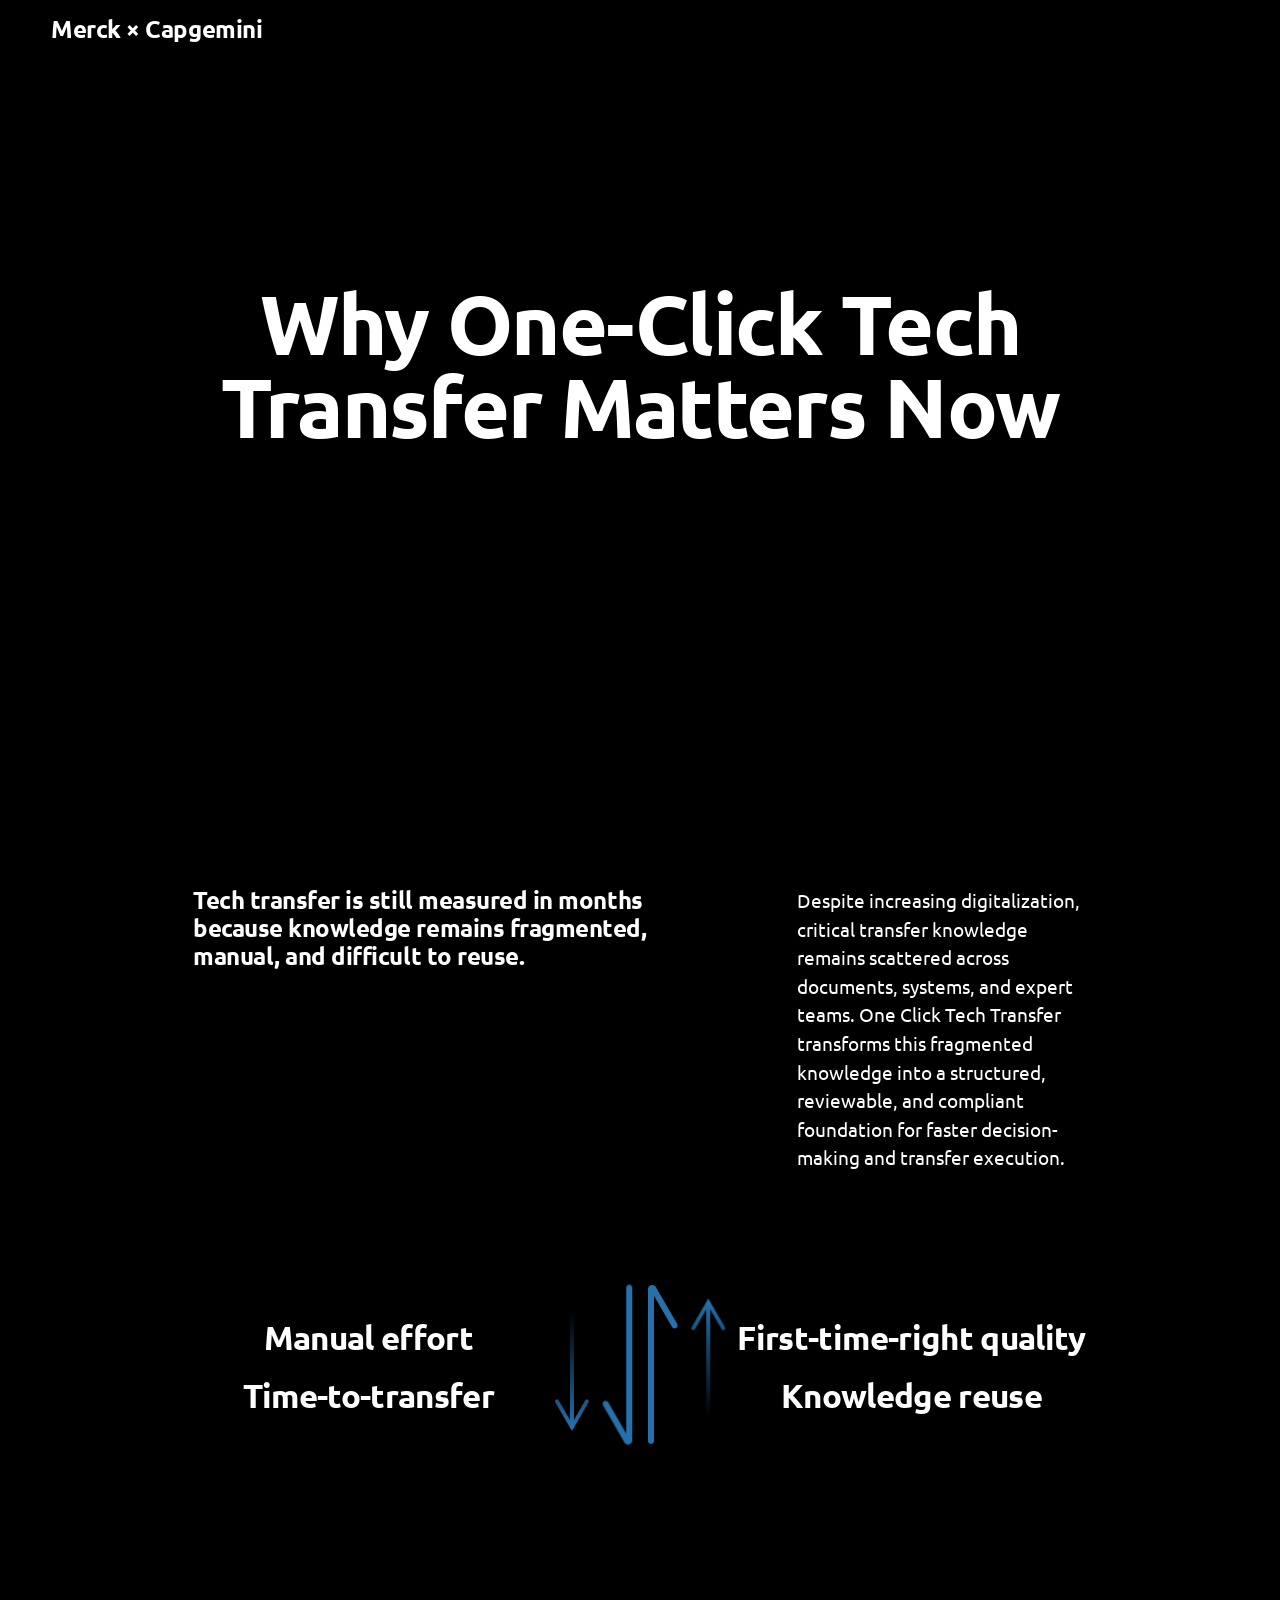
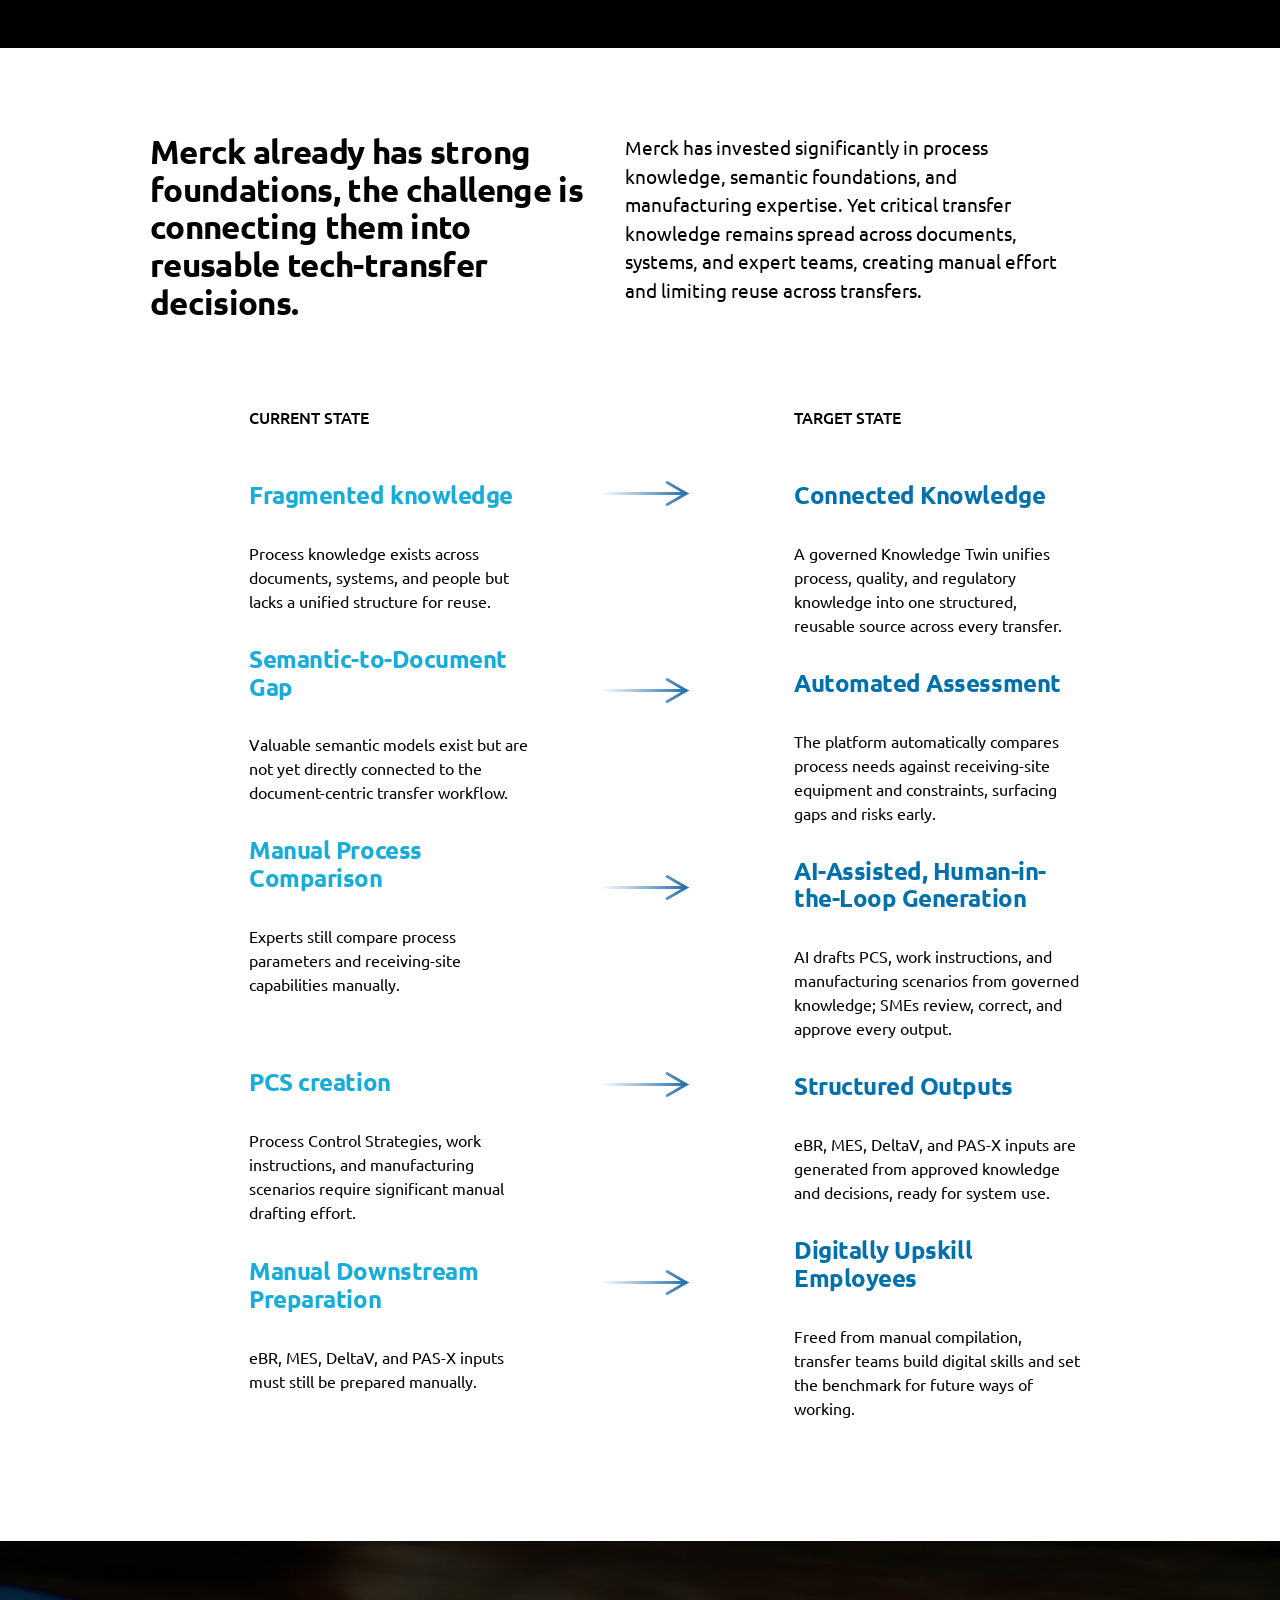
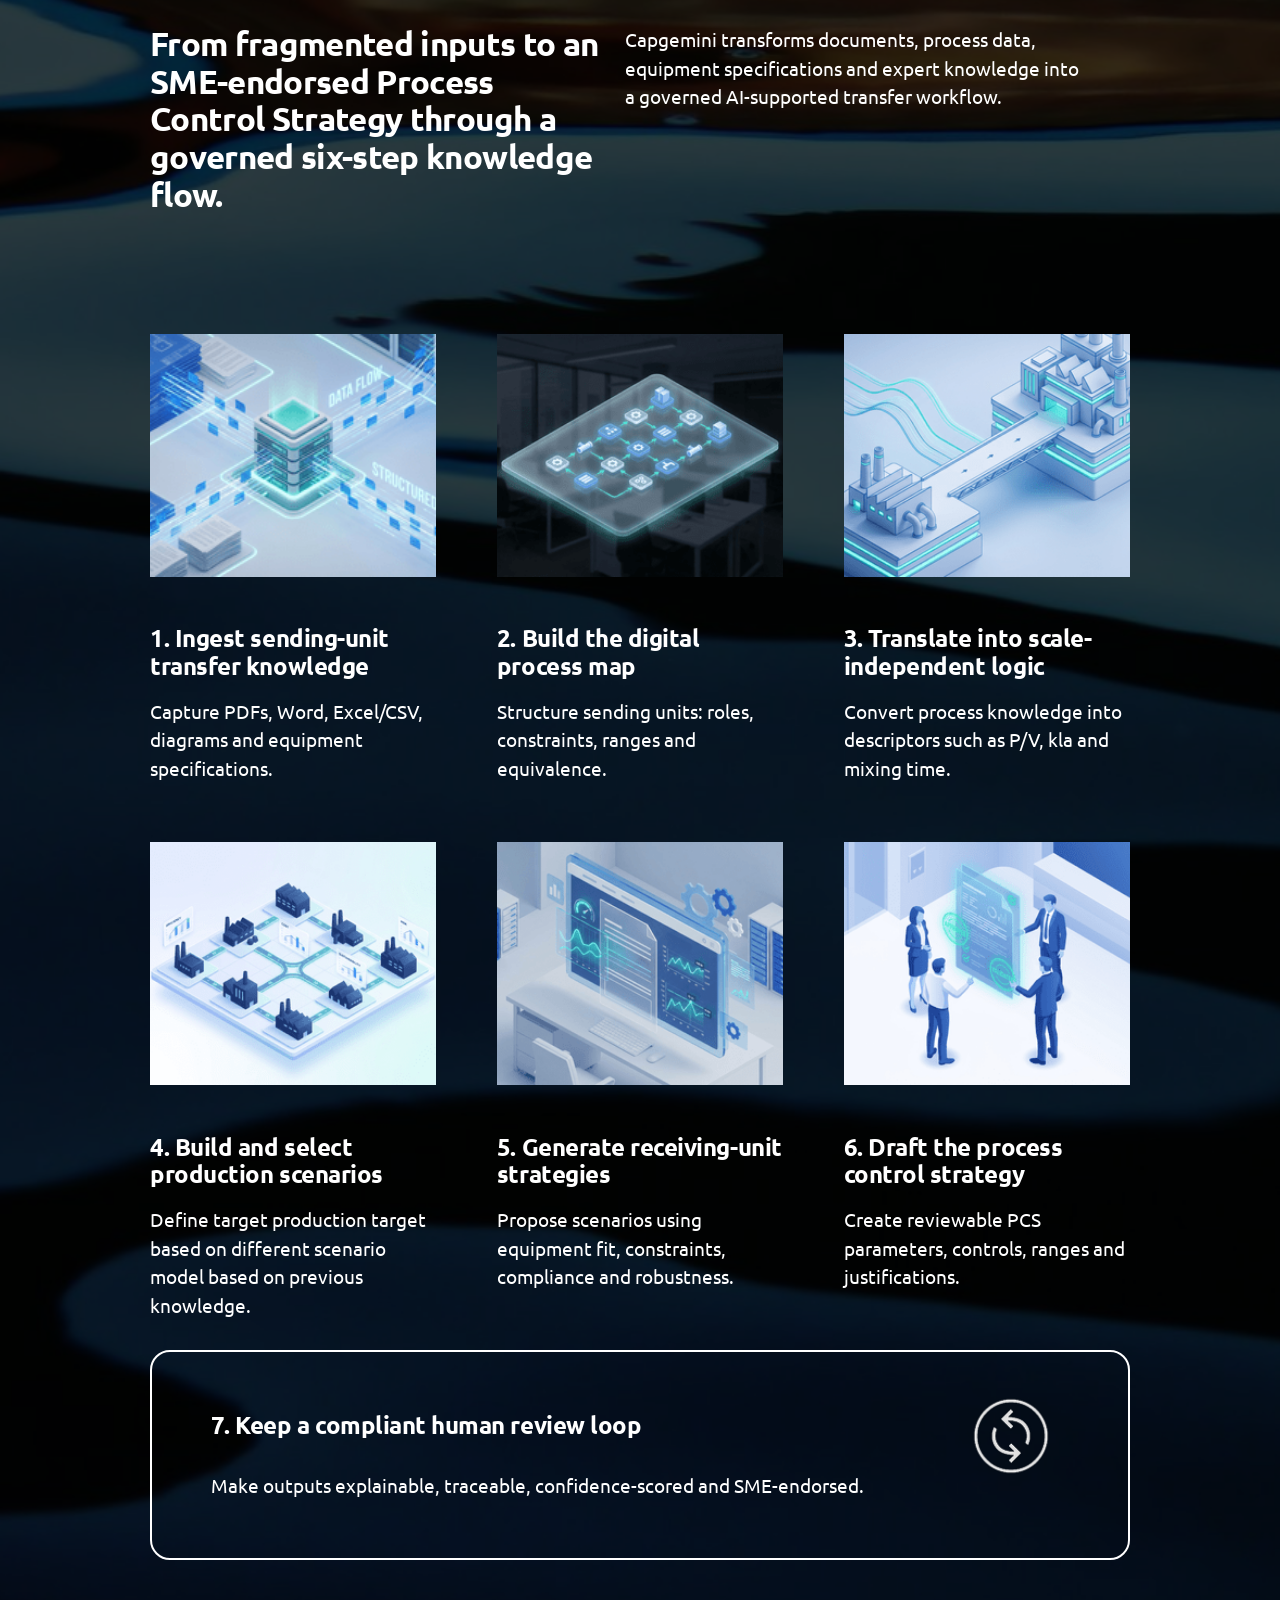
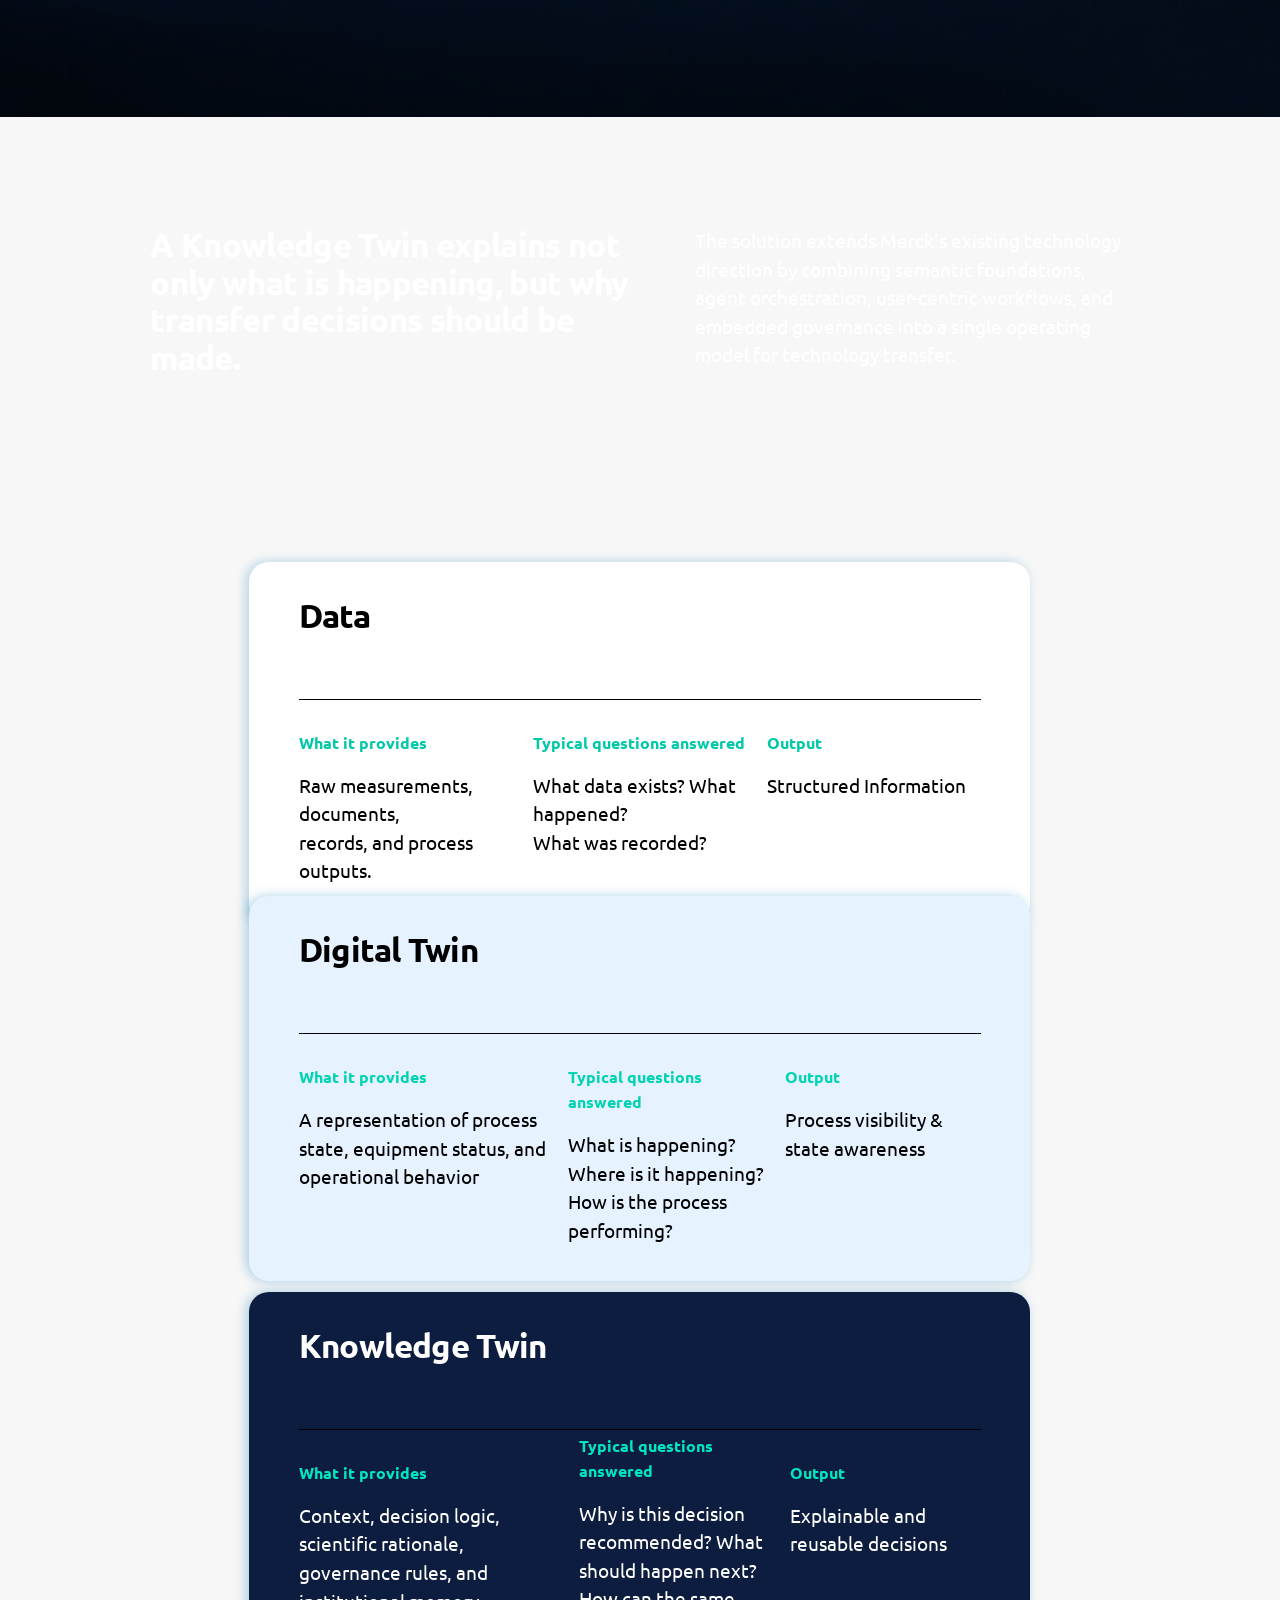
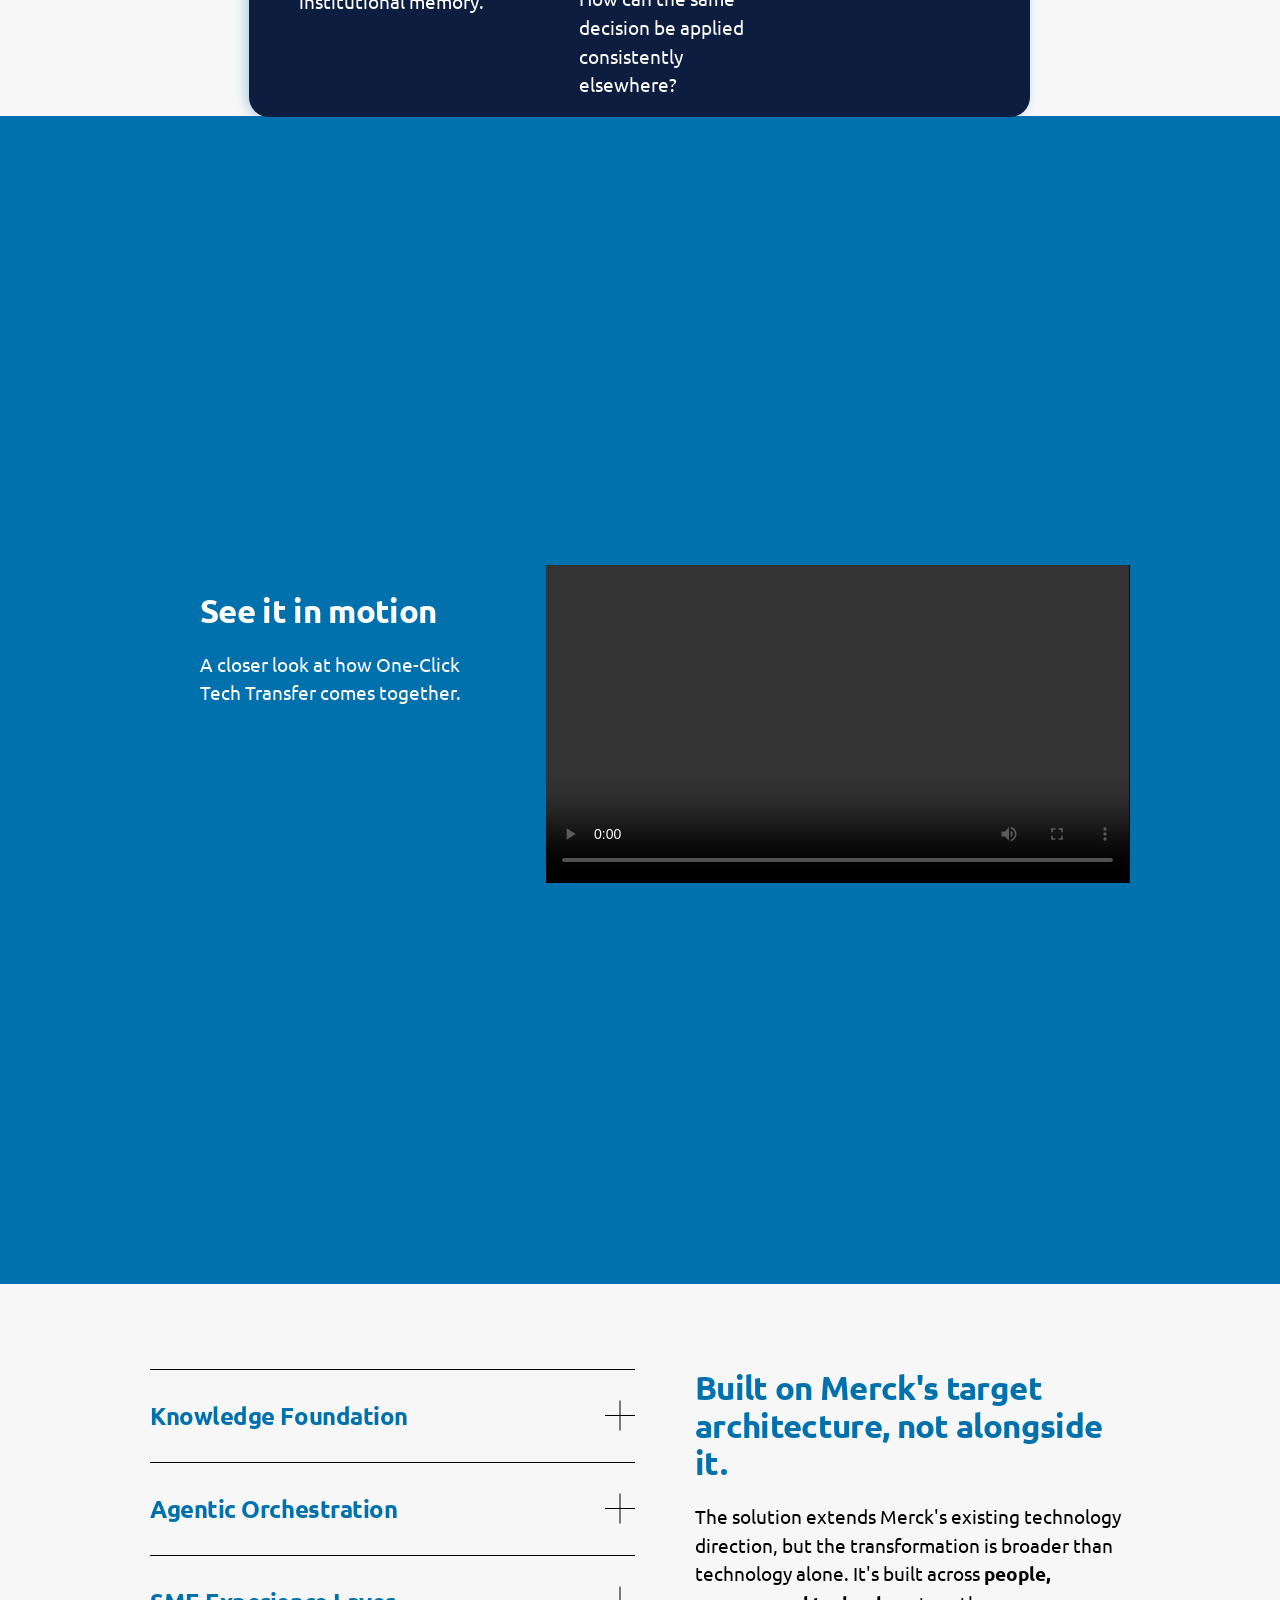
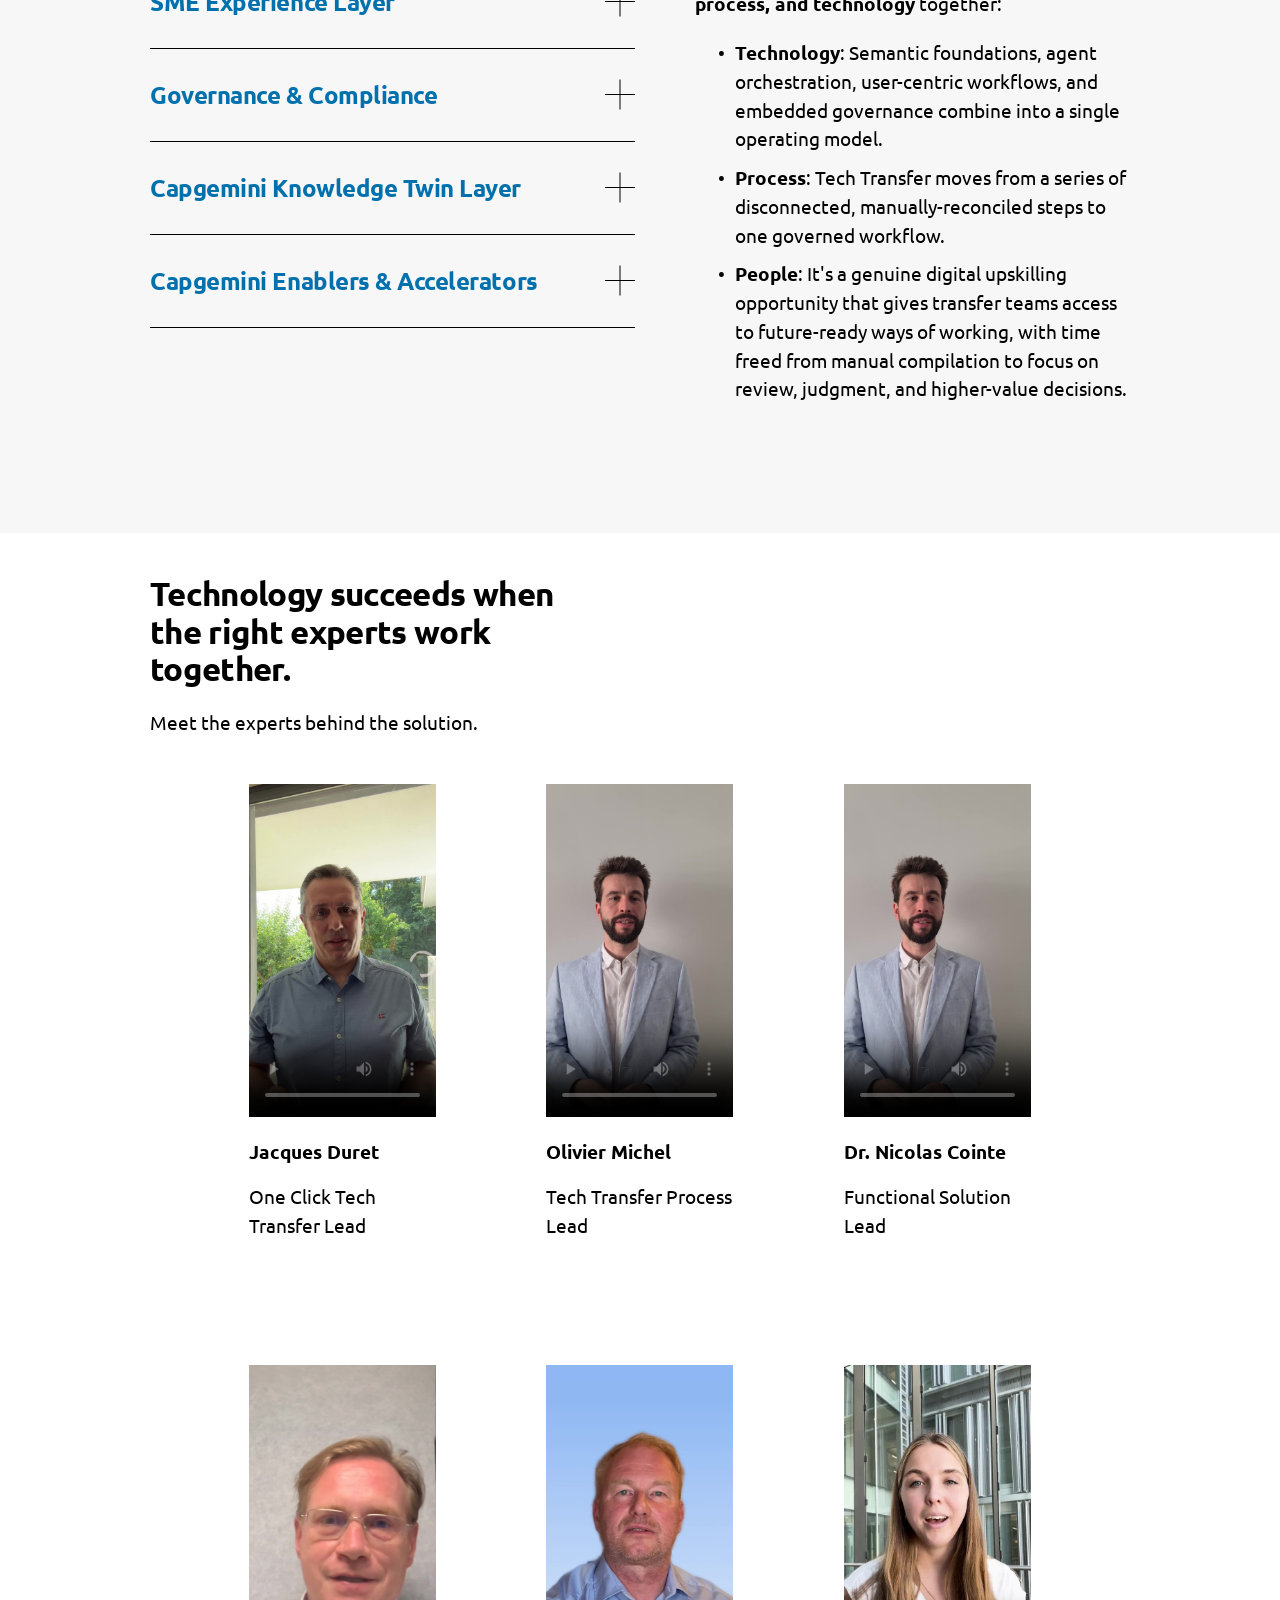
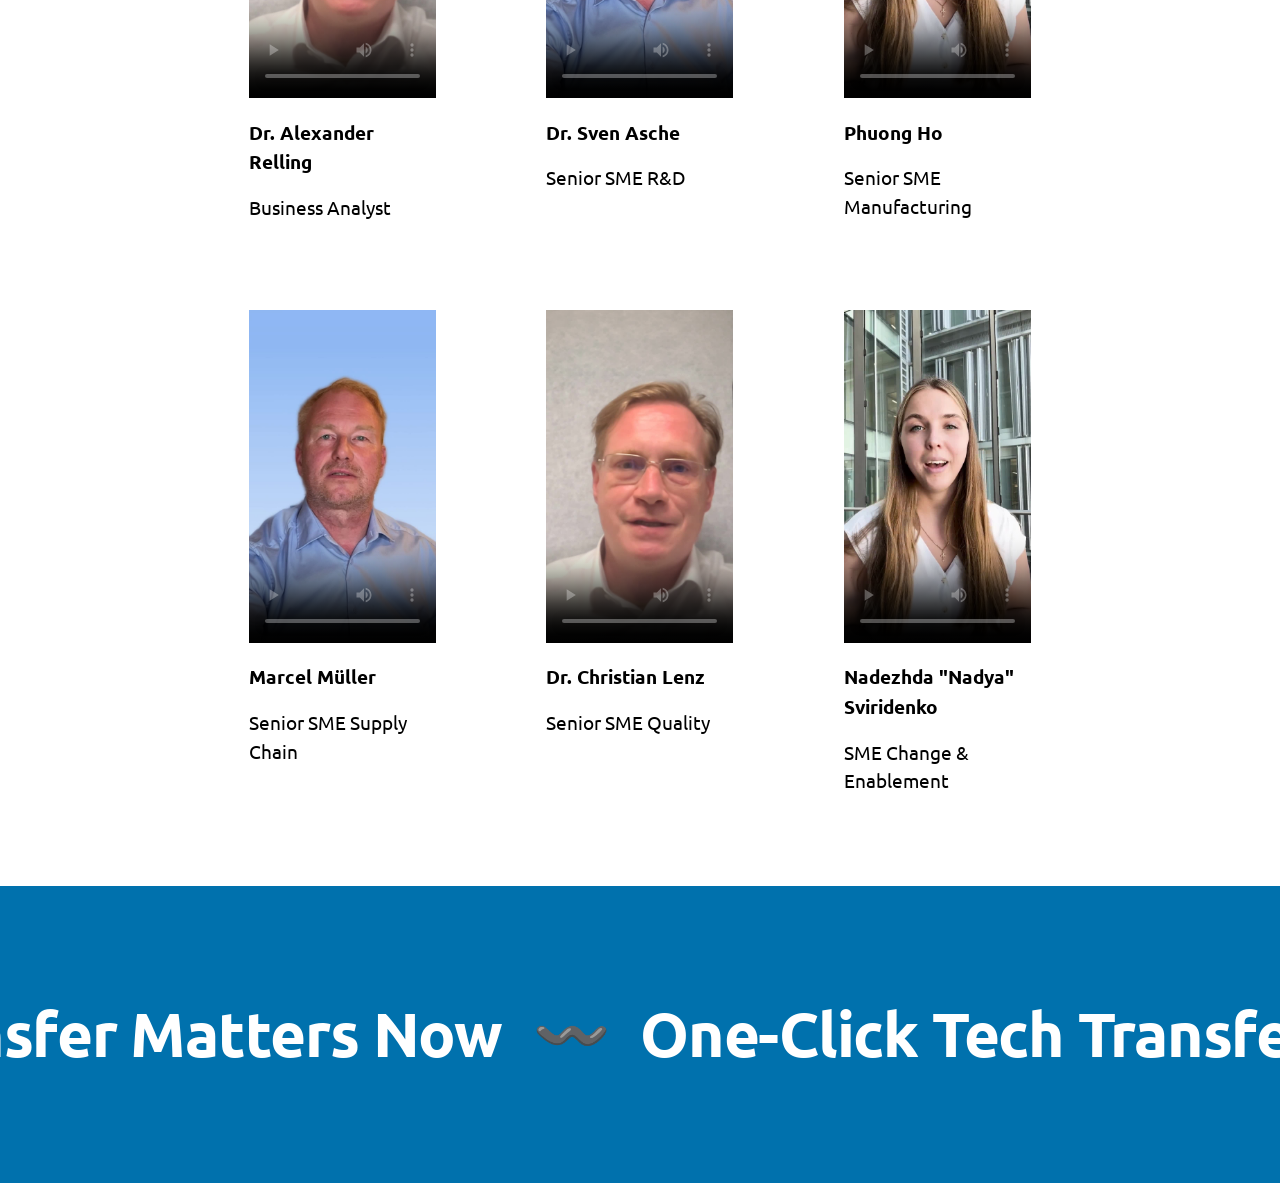
==== index.html @ f4fc4c77 "Restore local profile videos" ====
<!doctype html>
<html xmlns:og="http://opengraphprotocol.org/schema/" xmlns:fb="http://www.facebook.com/2008/fbml" lang="en-US"  >
  <head>
    <meta http-equiv="X-UA-Compatible" content="IE=edge,chrome=1">
    <meta name="viewport" content="width=device-width, initial-scale=1">
    <!-- This is Squarespace. --><!-- tan-echidna-bpp6 -->
<base href="">
<meta charset="utf-8" />
<title>Merck × Capgemini</title>
<meta http-equiv="Accept-CH" content="Sec-CH-UA-Platform-Version, Sec-CH-UA-Model" /><link rel="icon" type="image/x-icon" href="/assets/assets.squarespace.com/universal/default-favicon.ico"/>
<link rel="canonical" href="https://oneclicktechtransfer.de"/>
<meta property="og:site_name" content="Merck × Capgemini"/>
<meta property="og:title" content="Merck × Capgemini"/>
<meta property="og:url" content="https://oneclicktechtransfer.de"/>
<meta property="og:type" content="website"/>
<meta itemprop="name" content="Merck × Capgemini"/>
<meta itemprop="url" content="https://oneclicktechtransfer.de"/>
<meta name="twitter:title" content="Merck × Capgemini"/>
<meta name="twitter:url" content="https://oneclicktechtransfer.de"/>
<meta name="twitter:card" content="summary"/>
<meta name="description" content="" />
<link rel="preconnect" href="https://images.squarespace-cdn.com">
<link rel="preconnect" href="https://fonts.gstatic.com" crossorigin>
<link rel="stylesheet" href="/assets/fonts.googleapis.com/css2__q_af77a38f7990.css"><script type="text/javascript" crossorigin="anonymous" defer="true" nomodule="nomodule" src="/assets/assets.squarespace.com/@sqs/polyfiller/1.6/legacy.js"></script>
<script type="text/javascript" crossorigin="anonymous" defer="true" src="/assets/assets.squarespace.com/@sqs/polyfiller/1.6/modern.js"></script>
<script data-name="static-context">Static = window.Static || {}; Static.SQUARESPACE_CONTEXT = {"betaFeatureFlags":["marketing_landing_page","i18n_beta_website_locales","enable_form_submission_trigger","marketing_automations","campaigns_discount_section_in_blasts","enable_modernized_standalone_pages_kill_switch","nested_categories","campaigns_merch_state","new_stacked_index","member_areas_feature","commerce_product_payment_plan_editing","campaigns_discount_section_in_automations","enable_modernized_pdp_m3_layout_ux","campaigns_thumbnail_layout","campaigns_new_image_layout_picker","contacts_and_campaigns_redesign","enable_modernized_pdp_m3_fluid","supports_versioned_template_assets","scripts_defer","modernized-pdp-m2-enabled","output_template_css_assets","campaigns_table_v2","campaigns_import_discounts","override_block_styles"],"facebookAppId":"314192535267336","facebookApiVersion":"v6.0","rollups":{"squarespace-announcement-bar":{"js":"/assets/assets.squarespace.com/universal/scripts-compressed/announcement-bar-92f5b9258776e955-min.en-US.js"},"squarespace-audio-player":{"css":"/assets/assets.squarespace.com/universal/styles-compressed/audio-player-b05f5197a871c566-min.en-US.css","js":"/assets/assets.squarespace.com/universal/scripts-compressed/audio-player-8cd78542c198a933-min.en-US.js"},"squarespace-blog-collection-list":{"css":"/assets/assets.squarespace.com/universal/styles-compressed/blog-collection-list-b4046463b72f34e2-min.en-US.css","js":"/assets/assets.squarespace.com/universal/scripts-compressed/blog-collection-list-2c730e29a4a96976-min.en-US.js"},"squarespace-calendar-block-renderer":{"css":"/assets/assets.squarespace.com/universal/styles-compressed/calendar-block-renderer-c3fef2a497c8e56b-min.en-US.css","js":"/assets/assets.squarespace.com/universal/scripts-compressed/calendar-block-renderer-52c91257d8fbdb86-min.en-US.js"},"squarespace-chartjs-helpers":{"css":"/assets/assets.squarespace.com/universal/styles-compressed/chartjs-helpers-96b256171ee039c1-min.en-US.css","js":"/assets/assets.squarespace.com/universal/scripts-compressed/chartjs-helpers-c77f356a565bc730-min.en-US.js"},"squarespace-comments":{"css":"/assets/assets.squarespace.com/universal/styles-compressed/comments-7b8830e7d74d128a-min.en-US.css","js":"/assets/assets.squarespace.com/universal/scripts-compressed/comments-3873759caddad118-min.en-US.js"},"squarespace-custom-css-popup":{"css":"/assets/assets.squarespace.com/universal/styles-compressed/custom-css-popup-f44cb7a3b5da235d-min.en-US.css","js":"/assets/assets.squarespace.com/universal/scripts-compressed/custom-css-popup-d5b94c2cc5cb2277-min.en-US.js"},"squarespace-dialog":{"css":"/assets/assets.squarespace.com/universal/styles-compressed/dialog-86aacd645d83874c-min.en-US.css","js":"/assets/assets.squarespace.com/universal/scripts-compressed/dialog-1d5b489673d541b4-min.en-US.js"},"squarespace-events-collection":{"css":"/assets/assets.squarespace.com/universal/styles-compressed/events-collection-c3fef2a497c8e56b-min.en-US.css","js":"/assets/assets.squarespace.com/universal/scripts-compressed/events-collection-bab30d2d755c4cd9-min.en-US.js"},"squarespace-form-rendering-utils":{"js":"/assets/assets.squarespace.com/universal/scripts-compressed/form-rendering-utils-ce0fadca55a3fa5e-min.en-US.js"},"squarespace-forms":{"css":"/assets/assets.squarespace.com/universal/styles-compressed/forms-0afd3c6ac30bbab1-min.en-US.css","js":"/assets/assets.squarespace.com/universal/scripts-compressed/forms-59234397b239d37f-min.en-US.js"},"squarespace-gallery-collection-list":{"css":"/assets/assets.squarespace.com/universal/styles-compressed/gallery-collection-list-b4046463b72f34e2-min.en-US.css","js":"/assets/assets.squarespace.com/universal/scripts-compressed/gallery-collection-list-b9166cbd182a3575-min.en-US.js"},"squarespace-image-zoom":{"css":"/assets/assets.squarespace.com/universal/styles-compressed/image-zoom-b4046463b72f34e2-min.en-US.css","js":"/assets/assets.squarespace.com/universal/scripts-compressed/image-zoom-f820871781faf29f-min.en-US.js"},"squarespace-pinterest":{"css":"/assets/assets.squarespace.com/universal/styles-compressed/pinterest-b4046463b72f34e2-min.en-US.css","js":"/assets/assets.squarespace.com/universal/scripts-compressed/pinterest-912dd29cacf0093e-min.en-US.js"},"squarespace-popup-overlay":{"css":"/assets/assets.squarespace.com/universal/styles-compressed/popup-overlay-b742b752f5880972-min.en-US.css","js":"/assets/assets.squarespace.com/universal/scripts-compressed/popup-overlay-c79c8113b981c145-min.en-US.js"},"squarespace-product-quick-view":{"css":"/assets/assets.squarespace.com/universal/styles-compressed/product-quick-view-0afd3c6ac30bbab1-min.en-US.css","js":"/assets/assets.squarespace.com/universal/scripts-compressed/product-quick-view-20857a46980a99e6-min.en-US.js"},"squarespace-products-collection-item-v2":{"css":"/assets/assets.squarespace.com/universal/styles-compressed/products-collection-item-v2-b4046463b72f34e2-min.en-US.css","js":"/assets/assets.squarespace.com/universal/scripts-compressed/products-collection-item-v2-e7635da546b60c36-min.en-US.js"},"squarespace-products-collection-list-v2":{"css":"/assets/assets.squarespace.com/universal/styles-compressed/products-collection-list-v2-b4046463b72f34e2-min.en-US.css","js":"/assets/assets.squarespace.com/universal/scripts-compressed/products-collection-list-v2-4cd7b528b9c436ff-min.en-US.js"},"squarespace-search-page":{"css":"/assets/assets.squarespace.com/universal/styles-compressed/search-page-90a67fc09b9b32c6-min.en-US.css","js":"/assets/assets.squarespace.com/universal/scripts-compressed/search-page-754827daf657b314-min.en-US.js"},"squarespace-search-preview":{"js":"/assets/assets.squarespace.com/universal/scripts-compressed/search-preview-06328730baf2c1ca-min.en-US.js"},"squarespace-simple-liking":{"css":"/assets/assets.squarespace.com/universal/styles-compressed/simple-liking-701bf8bbc05ec6aa-min.en-US.css","js":"/assets/assets.squarespace.com/universal/scripts-compressed/simple-liking-cc56edb82cb2cb59-min.en-US.js"},"squarespace-social-buttons":{"css":"/assets/assets.squarespace.com/universal/styles-compressed/social-buttons-95032e5fa98e47a5-min.en-US.css","js":"/assets/assets.squarespace.com/universal/scripts-compressed/social-buttons-270d84745020caa2-min.en-US.js"},"squarespace-tourdates":{"css":"/assets/assets.squarespace.com/universal/styles-compressed/tourdates-b4046463b72f34e2-min.en-US.css","js":"/assets/assets.squarespace.com/universal/scripts-compressed/tourdates-7d14ba6fd87f1171-min.en-US.js"},"squarespace-website-overlays-manager":{"css":"/assets/assets.squarespace.com/universal/styles-compressed/website-overlays-manager-07ea5a4e004e6710-min.en-US.css","js":"/assets/assets.squarespace.com/universal/scripts-compressed/website-overlays-manager-2ae3b9fdc5662835-min.en-US.js"}},"pageType":2,"website":{"id":"6a43a49a85331f6c0fe9ca02","captchaSettings":{"enabledForDonations":false},"cloneable":false,"contentModifiedOn":1783417283353,"formattingLocale":"en-US","fullSiteTitle":"Merck \u00D7 Capgemini","identifier":"tan-echidna-bpp6","imageMetadataProcessingEnabled":false,"isHstsEnabled":true,"language":"en-US","primaryDomain":"www.oneclicktechtransfer.de","screenshotId":"fb5c0e8ddf3874f3d299a683b19f3174a81a363d2bfe6af48eba431711606380","shareButtonOptions":{"1":true,"3":true,"6":true,"2":true,"4":true,"7":true,"8":true},"showOwnerLogin":false,"siteDescription":"","siteStatus":{},"siteTitle":"Merck \u00D7 Capgemini","sslSetting":3,"timeZone":"Europe/Berlin","translationLocale":"en-US","typekitId":"","websiteType":4,"statsMigrated":false,"authenticUrl":"https://oneclicktechtransfer.de","baseUrl":"https://oneclicktechtransfer.de","internalUrl":"https://tan-echidna-bpp6.squarespace.com","machineTimeZoneOffset":7200000,"timeZoneAbbr":"CEST","timeZoneOffset":7200000},"websiteSettings":{"id":"6a43a49a85331f6c0fe9ca04","websiteId":"6a43a49a85331f6c0fe9ca02","subjects":[],"country":"DE","state":"HE","simpleLikingEnabled":true,"popupOverlaySettings":{"style":1,"enabledPages":[]},"commentLikesAllowed":true,"commentAnonAllowed":true,"commentThreaded":true,"commentApprovalRequired":false,"commentAvatarsOn":true,"commentSortType":2,"commentFlagThreshold":0,"commentFlagsAllowed":true,"commentEnableByDefault":true,"commentDisableAfterDaysDefault":0,"disqusShortname":"","commentsEnabled":false,"storeSettings":{"returnPolicy":null,"termsOfService":null,"privacyPolicy":null,"expressCheckout":false,"continueShoppingLinkUrl":"/","useLightCart":false,"showNoteField":false,"shippingCountryDefaultValue":"US","billToShippingDefaultValue":false,"showShippingPhoneNumber":true,"isShippingPhoneRequired":false,"showBillingPhoneNumber":true,"isBillingPhoneRequired":false,"currenciesSupported":["USD","CAD","GBP","AUD","EUR","CHF","NOK","SEK","DKK","NZD","SGD","MXN","HKD","CZK","ILS","MYR","RUB","PHP","PLN","THB","BRL","ARS","COP","IDR","INR","JPY","ZAR","KRW"],"defaultCurrency":"USD","selectedCurrency":"EUR","measurementStandard":1,"showCustomCheckoutForm":false,"checkoutPageMarketingOptInEnabled":true,"enableMailingListOptInByDefault":false,"sameAsRetailLocation":false,"merchandisingSettings":{"scarcityEnabledOnProductItems":false,"scarcityEnabledOnProductBlocks":false,"scarcityMessageType":"DEFAULT_SCARCITY_MESSAGE","scarcityThreshold":10,"multipleQuantityAllowedForServices":true,"restockNotificationsEnabled":false,"restockNotificationsMailingListSignUpEnabled":false,"relatedProductsEnabled":false,"relatedProductsOrdering":"random","soldOutVariantsDropdownDisabled":false,"productComposerOptedIn":false,"productComposerABTestOptedOut":false,"productReviewsEnabled":false},"minimumOrderSubtotalEnabled":false,"minimumOrderSubtotal":{"currency":"EUR","value":"0.00"},"addToCartConfirmationType":2,"isLive":false,"multipleQuantityAllowedForServices":true},"useEscapeKeyToLogin":false,"ssBadgeType":1,"ssBadgePosition":4,"ssBadgeVisibility":1,"ssBadgeDevices":1,"pinterestOverlayOptions":{"mode":"disabled"},"userAccountsSettings":{"loginAllowed":true,"signupAllowed":true}},"cookieSettings":{"isCookieBannerEnabled":false,"isRestrictiveCookiePolicyEnabled":false,"cookieBannerText":"","cookieBannerTheme":"","cookieBannerVariant":"","cookieBannerPosition":"","cookieBannerCtaVariant":"","cookieBannerCtaText":"","cookieBannerAcceptType":"OPT_IN","cookieBannerOptOutCtaText":"","cookieBannerHasOptOut":false,"cookieBannerHasManageCookies":true,"cookieBannerManageCookiesLabel":"","cookieBannerSavedPreferencesText":"","cookieBannerSavedPreferencesLayout":"PILL"},"websiteCloneable":false,"collection":{"title":"Merck x Capgemini","id":"6a43a49a85331f6c0fe9ca21","fullUrl":"/","type":10,"permissionType":1},"subscribed":false,"appDomain":"squarespace.com","templateTweakable":true,"tweakJSON":{"form-use-theme-colors":"true","header-logo-height":"20px","header-mobile-logo-max-height":"30px","header-vert-padding":"1.2vw","header-width":"Full","maxPageWidth":"2000px","mobile-header-vert-padding":"6vw","pagePadding":"4vw","tweak-blog-alternating-side-by-side-image-aspect-ratio":"1:1 Square","tweak-blog-alternating-side-by-side-image-spacing":"6%","tweak-blog-alternating-side-by-side-meta-spacing":"20px","tweak-blog-alternating-side-by-side-primary-meta":"Categories","tweak-blog-alternating-side-by-side-read-more-spacing":"20px","tweak-blog-alternating-side-by-side-secondary-meta":"Date","tweak-blog-basic-grid-columns":"3","tweak-blog-basic-grid-image-aspect-ratio":"3:2 Standard","tweak-blog-basic-grid-image-spacing":"35px","tweak-blog-basic-grid-meta-spacing":"25px","tweak-blog-basic-grid-primary-meta":"Categories","tweak-blog-basic-grid-read-more-spacing":"20px","tweak-blog-basic-grid-secondary-meta":"Date","tweak-blog-item-custom-width":"50","tweak-blog-item-show-author-profile":"false","tweak-blog-item-width":"Medium","tweak-blog-masonry-columns":"2","tweak-blog-masonry-horizontal-spacing":"30px","tweak-blog-masonry-image-spacing":"20px","tweak-blog-masonry-meta-spacing":"20px","tweak-blog-masonry-primary-meta":"Categories","tweak-blog-masonry-read-more-spacing":"20px","tweak-blog-masonry-secondary-meta":"Date","tweak-blog-masonry-vertical-spacing":"30px","tweak-blog-side-by-side-image-aspect-ratio":"1:1 Square","tweak-blog-side-by-side-image-spacing":"6%","tweak-blog-side-by-side-meta-spacing":"20px","tweak-blog-side-by-side-primary-meta":"Categories","tweak-blog-side-by-side-read-more-spacing":"20px","tweak-blog-side-by-side-secondary-meta":"Date","tweak-blog-single-column-image-spacing":"50px","tweak-blog-single-column-meta-spacing":"30px","tweak-blog-single-column-primary-meta":"Categories","tweak-blog-single-column-read-more-spacing":"15px","tweak-blog-single-column-secondary-meta":"Date","tweak-events-stacked-show-thumbnails":"true","tweak-events-stacked-thumbnail-size":"3:2 Standard","tweak-fixed-header":"false","tweak-fixed-header-style":"Basic","tweak-global-animations-animation-curve":"ease","tweak-global-animations-animation-delay":"0.1s","tweak-global-animations-animation-duration":"0.1s","tweak-global-animations-animation-style":"fade","tweak-global-animations-animation-type":"none","tweak-global-animations-complexity-level":"detailed","tweak-global-animations-enabled":"false","tweak-portfolio-grid-basic-custom-height":"50","tweak-portfolio-grid-overlay-custom-height":"50","tweak-portfolio-hover-follow-acceleration":"10%","tweak-portfolio-hover-follow-animation-duration":"Fast","tweak-portfolio-hover-follow-animation-type":"Fade","tweak-portfolio-hover-follow-delimiter":"Bullet","tweak-portfolio-hover-follow-front":"false","tweak-portfolio-hover-follow-layout":"Inline","tweak-portfolio-hover-follow-size":"50","tweak-portfolio-hover-follow-text-spacing-x":"1.5","tweak-portfolio-hover-follow-text-spacing-y":"1.5","tweak-portfolio-hover-static-animation-duration":"Fast","tweak-portfolio-hover-static-animation-type":"Fade","tweak-portfolio-hover-static-delimiter":"Hyphen","tweak-portfolio-hover-static-front":"true","tweak-portfolio-hover-static-layout":"Inline","tweak-portfolio-hover-static-size":"50","tweak-portfolio-hover-static-text-spacing-x":"1.5","tweak-portfolio-hover-static-text-spacing-y":"1.5","tweak-portfolio-index-background-animation-duration":"Medium","tweak-portfolio-index-background-animation-type":"Fade","tweak-portfolio-index-background-custom-height":"50","tweak-portfolio-index-background-delimiter":"None","tweak-portfolio-index-background-height":"Large","tweak-portfolio-index-background-horizontal-alignment":"Center","tweak-portfolio-index-background-link-format":"Stacked","tweak-portfolio-index-background-persist":"false","tweak-portfolio-index-background-vertical-alignment":"Middle","tweak-portfolio-index-background-width":"Full","tweak-transparent-header":"true"},"templateId":"5c5a519771c10ba3470d8101","templateVersion":"7.1","pageFeatures":[1,2,4],"gmRenderKey":"QUl6YVN5Q0JUUk9xNkx1dkZfSUUxcjQ2LVQ0QWVUU1YtMGQ3bXk4","templateScriptsRootUrl":"/assets/static1.squarespace.com/static/vta/5c5a519771c10ba3470d8101/scripts/","impersonatedSession":false,"tzData":{"zones":[[60,"EU","CE%sT",null]],"rules":{"EU":[[1981,"max",null,"Mar","lastSun","1:00u","1:00","S"],[1996,"max",null,"Oct","lastSun","1:00u","0",null]]}},"showAnnouncementBar":false,"recaptchaEnterpriseContext":{"recaptchaEnterpriseSiteKey":"6LdDFQwjAAAAAPigEvvPgEVbb7QBm-TkVJdDTlAv"},"i18nContext":{"timeZoneData":{"id":"Europe/Berlin","name":"Central European Time"}},"env":"PRODUCTION","visitorFormContext":{"formFieldFormats":{"initialPhoneFormat":{"id":0,"type":"PHONE_NUMBER","country":"DE","labelLocale":"en-US","fields":[{"type":"FIELD","label":"1","identifier":"1","length":3,"required":false,"metadata":{}},{"type":"SEPARATOR","label":" ","identifier":"Space","length":0,"required":false,"metadata":{}},{"type":"FIELD","label":"2","identifier":"2","length":17,"required":false,"metadata":{}}]},"initialNameOrder":"GIVEN_FIRST","initialAddressFormat":{"id":0,"type":"ADDRESS","country":"DE","labelLocale":"en","fields":[{"type":"FIELD","label":"Address Line 1","identifier":"Line1","length":0,"required":true,"metadata":{"autocomplete":"address-line1"}},{"type":"SEPARATOR","label":"\n","identifier":"Newline","length":0,"required":false,"metadata":{}},{"type":"FIELD","label":"Address Line 2","identifier":"Line2","length":0,"required":false,"metadata":{"autocomplete":"address-line2"}},{"type":"SEPARATOR","label":"\n","identifier":"Newline","length":0,"required":false,"metadata":{}},{"type":"FIELD","label":"Postal Code","identifier":"Zip","length":0,"required":true,"metadata":{"autocomplete":"postal-code"}},{"type":"SEPARATOR","label":" ","identifier":"Space","length":0,"required":false,"metadata":{}},{"type":"FIELD","label":"City","identifier":"City","length":0,"required":true,"metadata":{"autocomplete":"address-level1"}}]},"countries":[{"name":"Afghanistan","code":"AF","phoneCode":"+93"},{"name":"\u00C5land Islands","code":"AX","phoneCode":"+358"},{"name":"Albania","code":"AL","phoneCode":"+355"},{"name":"Algeria","code":"DZ","phoneCode":"+213"},{"name":"American Samoa","code":"AS","phoneCode":"+1"},{"name":"Andorra","code":"AD","phoneCode":"+376"},{"name":"Angola","code":"AO","phoneCode":"+244"},{"name":"Anguilla","code":"AI","phoneCode":"+1"},{"name":"Antigua & Barbuda","code":"AG","phoneCode":"+1"},{"name":"Argentina","code":"AR","phoneCode":"+54"},{"name":"Armenia","code":"AM","phoneCode":"+374"},{"name":"Aruba","code":"AW","phoneCode":"+297"},{"name":"Ascension Island","code":"AC","phoneCode":"+247"},{"name":"Australia","code":"AU","phoneCode":"+61"},{"name":"Austria","code":"AT","phoneCode":"+43"},{"name":"Azerbaijan","code":"AZ","phoneCode":"+994"},{"name":"Bahamas","code":"BS","phoneCode":"+1"},{"name":"Bahrain","code":"BH","phoneCode":"+973"},{"name":"Bangladesh","code":"BD","phoneCode":"+880"},{"name":"Barbados","code":"BB","phoneCode":"+1"},{"name":"Belarus","code":"BY","phoneCode":"+375"},{"name":"Belgium","code":"BE","phoneCode":"+32"},{"name":"Belize","code":"BZ","phoneCode":"+501"},{"name":"Benin","code":"BJ","phoneCode":"+229"},{"name":"Bermuda","code":"BM","phoneCode":"+1"},{"name":"Bhutan","code":"BT","phoneCode":"+975"},{"name":"Bolivia","code":"BO","phoneCode":"+591"},{"name":"Bosnia & Herzegovina","code":"BA","phoneCode":"+387"},{"name":"Botswana","code":"BW","phoneCode":"+267"},{"name":"Brazil","code":"BR","phoneCode":"+55"},{"name":"British Indian Ocean Territory","code":"IO","phoneCode":"+246"},{"name":"British Virgin Islands","code":"VG","phoneCode":"+1"},{"name":"Brunei","code":"BN","phoneCode":"+673"},{"name":"Bulgaria","code":"BG","phoneCode":"+359"},{"name":"Burkina Faso","code":"BF","phoneCode":"+226"},{"name":"Burundi","code":"BI","phoneCode":"+257"},{"name":"Cambodia","code":"KH","phoneCode":"+855"},{"name":"Cameroon","code":"CM","phoneCode":"+237"},{"name":"Canada","code":"CA","phoneCode":"+1"},{"name":"Cape Verde","code":"CV","phoneCode":"+238"},{"name":"Caribbean Netherlands","code":"BQ","phoneCode":"+599"},{"name":"Cayman Islands","code":"KY","phoneCode":"+1"},{"name":"Central African Republic","code":"CF","phoneCode":"+236"},{"name":"Chad","code":"TD","phoneCode":"+235"},{"name":"Chile","code":"CL","phoneCode":"+56"},{"name":"China","code":"CN","phoneCode":"+86"},{"name":"Christmas Island","code":"CX","phoneCode":"+61"},{"name":"Cocos (Keeling) Islands","code":"CC","phoneCode":"+61"},{"name":"Colombia","code":"CO","phoneCode":"+57"},{"name":"Comoros","code":"KM","phoneCode":"+269"},{"name":"Congo - Brazzaville","code":"CG","phoneCode":"+242"},{"name":"Congo - Kinshasa","code":"CD","phoneCode":"+243"},{"name":"Cook Islands","code":"CK","phoneCode":"+682"},{"name":"Costa Rica","code":"CR","phoneCode":"+506"},{"name":"C\u00F4te d\u2019Ivoire","code":"CI","phoneCode":"+225"},{"name":"Croatia","code":"HR","phoneCode":"+385"},{"name":"Cuba","code":"CU","phoneCode":"+53"},{"name":"Cura\u00E7ao","code":"CW","phoneCode":"+599"},{"name":"Cyprus","code":"CY","phoneCode":"+357"},{"name":"Czechia","code":"CZ","phoneCode":"+420"},{"name":"Denmark","code":"DK","phoneCode":"+45"},{"name":"Djibouti","code":"DJ","phoneCode":"+253"},{"name":"Dominica","code":"DM","phoneCode":"+1"},{"name":"Dominican Republic","code":"DO","phoneCode":"+1"},{"name":"Ecuador","code":"EC","phoneCode":"+593"},{"name":"Egypt","code":"EG","phoneCode":"+20"},{"name":"El Salvador","code":"SV","phoneCode":"+503"},{"name":"Equatorial Guinea","code":"GQ","phoneCode":"+240"},{"name":"Eritrea","code":"ER","phoneCode":"+291"},{"name":"Estonia","code":"EE","phoneCode":"+372"},{"name":"Eswatini","code":"SZ","phoneCode":"+268"},{"name":"Ethiopia","code":"ET","phoneCode":"+251"},{"name":"Falkland Islands","code":"FK","phoneCode":"+500"},{"name":"Faroe Islands","code":"FO","phoneCode":"+298"},{"name":"Fiji","code":"FJ","phoneCode":"+679"},{"name":"Finland","code":"FI","phoneCode":"+358"},{"name":"France","code":"FR","phoneCode":"+33"},{"name":"French Guiana","code":"GF","phoneCode":"+594"},{"name":"French Polynesia","code":"PF","phoneCode":"+689"},{"name":"Gabon","code":"GA","phoneCode":"+241"},{"name":"Gambia","code":"GM","phoneCode":"+220"},{"name":"Georgia","code":"GE","phoneCode":"+995"},{"name":"Germany","code":"DE","phoneCode":"+49"},{"name":"Ghana","code":"GH","phoneCode":"+233"},{"name":"Gibraltar","code":"GI","phoneCode":"+350"},{"name":"Greece","code":"GR","phoneCode":"+30"},{"name":"Greenland","code":"GL","phoneCode":"+299"},{"name":"Grenada","code":"GD","phoneCode":"+1"},{"name":"Guadeloupe","code":"GP","phoneCode":"+590"},{"name":"Guam","code":"GU","phoneCode":"+1"},{"name":"Guatemala","code":"GT","phoneCode":"+502"},{"name":"Guernsey","code":"GG","phoneCode":"+44"},{"name":"Guinea","code":"GN","phoneCode":"+224"},{"name":"Guinea-Bissau","code":"GW","phoneCode":"+245"},{"name":"Guyana","code":"GY","phoneCode":"+592"},{"name":"Haiti","code":"HT","phoneCode":"+509"},{"name":"Honduras","code":"HN","phoneCode":"+504"},{"name":"Hong Kong SAR China","code":"HK","phoneCode":"+852"},{"name":"Hungary","code":"HU","phoneCode":"+36"},{"name":"Iceland","code":"IS","phoneCode":"+354"},{"name":"India","code":"IN","phoneCode":"+91"},{"name":"Indonesia","code":"ID","phoneCode":"+62"},{"name":"Iran","code":"IR","phoneCode":"+98"},{"name":"Iraq","code":"IQ","phoneCode":"+964"},{"name":"Ireland","code":"IE","phoneCode":"+353"},{"name":"Isle of Man","code":"IM","phoneCode":"+44"},{"name":"Israel","code":"IL","phoneCode":"+972"},{"name":"Italy","code":"IT","phoneCode":"+39"},{"name":"Jamaica","code":"JM","phoneCode":"+1"},{"name":"Japan","code":"JP","phoneCode":"+81"},{"name":"Jersey","code":"JE","phoneCode":"+44"},{"name":"Jordan","code":"JO","phoneCode":"+962"},{"name":"Kazakhstan","code":"KZ","phoneCode":"+7"},{"name":"Kenya","code":"KE","phoneCode":"+254"},{"name":"Kiribati","code":"KI","phoneCode":"+686"},{"name":"Kosovo","code":"XK","phoneCode":"+383"},{"name":"Kuwait","code":"KW","phoneCode":"+965"},{"name":"Kyrgyzstan","code":"KG","phoneCode":"+996"},{"name":"Laos","code":"LA","phoneCode":"+856"},{"name":"Latvia","code":"LV","phoneCode":"+371"},{"name":"Lebanon","code":"LB","phoneCode":"+961"},{"name":"Lesotho","code":"LS","phoneCode":"+266"},{"name":"Liberia","code":"LR","phoneCode":"+231"},{"name":"Libya","code":"LY","phoneCode":"+218"},{"name":"Liechtenstein","code":"LI","phoneCode":"+423"},{"name":"Lithuania","code":"LT","phoneCode":"+370"},{"name":"Luxembourg","code":"LU","phoneCode":"+352"},{"name":"Macao SAR China","code":"MO","phoneCode":"+853"},{"name":"Madagascar","code":"MG","phoneCode":"+261"},{"name":"Malawi","code":"MW","phoneCode":"+265"},{"name":"Malaysia","code":"MY","phoneCode":"+60"},{"name":"Maldives","code":"MV","phoneCode":"+960"},{"name":"Mali","code":"ML","phoneCode":"+223"},{"name":"Malta","code":"MT","phoneCode":"+356"},{"name":"Marshall Islands","code":"MH","phoneCode":"+692"},{"name":"Martinique","code":"MQ","phoneCode":"+596"},{"name":"Mauritania","code":"MR","phoneCode":"+222"},{"name":"Mauritius","code":"MU","phoneCode":"+230"},{"name":"Mayotte","code":"YT","phoneCode":"+262"},{"name":"Mexico","code":"MX","phoneCode":"+52"},{"name":"Micronesia","code":"FM","phoneCode":"+691"},{"name":"Moldova","code":"MD","phoneCode":"+373"},{"name":"Monaco","code":"MC","phoneCode":"+377"},{"name":"Mongolia","code":"MN","phoneCode":"+976"},{"name":"Montenegro","code":"ME","phoneCode":"+382"},{"name":"Montserrat","code":"MS","phoneCode":"+1"},{"name":"Morocco","code":"MA","phoneCode":"+212"},{"name":"Mozambique","code":"MZ","phoneCode":"+258"},{"name":"Myanmar (Burma)","code":"MM","phoneCode":"+95"},{"name":"Namibia","code":"NA","phoneCode":"+264"},{"name":"Nauru","code":"NR","phoneCode":"+674"},{"name":"Nepal","code":"NP","phoneCode":"+977"},{"name":"Netherlands","code":"NL","phoneCode":"+31"},{"name":"New Caledonia","code":"NC","phoneCode":"+687"},{"name":"New Zealand","code":"NZ","phoneCode":"+64"},{"name":"Nicaragua","code":"NI","phoneCode":"+505"},{"name":"Niger","code":"NE","phoneCode":"+227"},{"name":"Nigeria","code":"NG","phoneCode":"+234"},{"name":"Niue","code":"NU","phoneCode":"+683"},{"name":"Norfolk Island","code":"NF","phoneCode":"+672"},{"name":"Northern Mariana Islands","code":"MP","phoneCode":"+1"},{"name":"North Korea","code":"KP","phoneCode":"+850"},{"name":"North Macedonia","code":"MK","phoneCode":"+389"},{"name":"Norway","code":"NO","phoneCode":"+47"},{"name":"Oman","code":"OM","phoneCode":"+968"},{"name":"Pakistan","code":"PK","phoneCode":"+92"},{"name":"Palau","code":"PW","phoneCode":"+680"},{"name":"Palestinian Territories","code":"PS","phoneCode":"+970"},{"name":"Panama","code":"PA","phoneCode":"+507"},{"name":"Papua New Guinea","code":"PG","phoneCode":"+675"},{"name":"Paraguay","code":"PY","phoneCode":"+595"},{"name":"Peru","code":"PE","phoneCode":"+51"},{"name":"Philippines","code":"PH","phoneCode":"+63"},{"name":"Poland","code":"PL","phoneCode":"+48"},{"name":"Portugal","code":"PT","phoneCode":"+351"},{"name":"Puerto Rico","code":"PR","phoneCode":"+1"},{"name":"Qatar","code":"QA","phoneCode":"+974"},{"name":"R\u00E9union","code":"RE","phoneCode":"+262"},{"name":"Romania","code":"RO","phoneCode":"+40"},{"name":"Russia","code":"RU","phoneCode":"+7"},{"name":"Rwanda","code":"RW","phoneCode":"+250"},{"name":"Samoa","code":"WS","phoneCode":"+685"},{"name":"San Marino","code":"SM","phoneCode":"+378"},{"name":"S\u00E3o Tom\u00E9 & Pr\u00EDncipe","code":"ST","phoneCode":"+239"},{"name":"Saudi Arabia","code":"SA","phoneCode":"+966"},{"name":"Senegal","code":"SN","phoneCode":"+221"},{"name":"Serbia","code":"RS","phoneCode":"+381"},{"name":"Seychelles","code":"SC","phoneCode":"+248"},{"name":"Sierra Leone","code":"SL","phoneCode":"+232"},{"name":"Singapore","code":"SG","phoneCode":"+65"},{"name":"Sint Maarten","code":"SX","phoneCode":"+1"},{"name":"Slovakia","code":"SK","phoneCode":"+421"},{"name":"Slovenia","code":"SI","phoneCode":"+386"},{"name":"Solomon Islands","code":"SB","phoneCode":"+677"},{"name":"Somalia","code":"SO","phoneCode":"+252"},{"name":"South Africa","code":"ZA","phoneCode":"+27"},{"name":"South Korea","code":"KR","phoneCode":"+82"},{"name":"South Sudan","code":"SS","phoneCode":"+211"},{"name":"Spain","code":"ES","phoneCode":"+34"},{"name":"Sri Lanka","code":"LK","phoneCode":"+94"},{"name":"St. Barth\u00E9lemy","code":"BL","phoneCode":"+590"},{"name":"St. Helena","code":"SH","phoneCode":"+290"},{"name":"St. Kitts & Nevis","code":"KN","phoneCode":"+1"},{"name":"St. Lucia","code":"LC","phoneCode":"+1"},{"name":"St. Martin","code":"MF","phoneCode":"+590"},{"name":"St. Pierre & Miquelon","code":"PM","phoneCode":"+508"},{"name":"St. Vincent & Grenadines","code":"VC","phoneCode":"+1"},{"name":"Sudan","code":"SD","phoneCode":"+249"},{"name":"Suriname","code":"SR","phoneCode":"+597"},{"name":"Svalbard & Jan Mayen","code":"SJ","phoneCode":"+47"},{"name":"Sweden","code":"SE","phoneCode":"+46"},{"name":"Switzerland","code":"CH","phoneCode":"+41"},{"name":"Syria","code":"SY","phoneCode":"+963"},{"name":"Taiwan","code":"TW","phoneCode":"+886"},{"name":"Tajikistan","code":"TJ","phoneCode":"+992"},{"name":"Tanzania","code":"TZ","phoneCode":"+255"},{"name":"Thailand","code":"TH","phoneCode":"+66"},{"name":"Timor-Leste","code":"TL","phoneCode":"+670"},{"name":"Togo","code":"TG","phoneCode":"+228"},{"name":"Tokelau","code":"TK","phoneCode":"+690"},{"name":"Tonga","code":"TO","phoneCode":"+676"},{"name":"Trinidad & Tobago","code":"TT","phoneCode":"+1"},{"name":"Tristan da Cunha","code":"TA","phoneCode":"+290"},{"name":"Tunisia","code":"TN","phoneCode":"+216"},{"name":"T\u00FCrkiye","code":"TR","phoneCode":"+90"},{"name":"Turkmenistan","code":"TM","phoneCode":"+993"},{"name":"Turks & Caicos Islands","code":"TC","phoneCode":"+1"},{"name":"Tuvalu","code":"TV","phoneCode":"+688"},{"name":"U.S. Virgin Islands","code":"VI","phoneCode":"+1"},{"name":"Uganda","code":"UG","phoneCode":"+256"},{"name":"Ukraine","code":"UA","phoneCode":"+380"},{"name":"United Arab Emirates","code":"AE","phoneCode":"+971"},{"name":"United Kingdom","code":"GB","phoneCode":"+44"},{"name":"United States","code":"US","phoneCode":"+1"},{"name":"Uruguay","code":"UY","phoneCode":"+598"},{"name":"Uzbekistan","code":"UZ","phoneCode":"+998"},{"name":"Vanuatu","code":"VU","phoneCode":"+678"},{"name":"Vatican City","code":"VA","phoneCode":"+39"},{"name":"Venezuela","code":"VE","phoneCode":"+58"},{"name":"Vietnam","code":"VN","phoneCode":"+84"},{"name":"Wallis & Futuna","code":"WF","phoneCode":"+681"},{"name":"Western Sahara","code":"EH","phoneCode":"+212"},{"name":"Yemen","code":"YE","phoneCode":"+967"},{"name":"Zambia","code":"ZM","phoneCode":"+260"},{"name":"Zimbabwe","code":"ZW","phoneCode":"+263"}]},"localizedStrings":{"validation":{"noValidSelection":"A valid selection must be made.","invalidUrl":"Must be a valid URL.","stringTooLong":"Value should have a length no longer than {0}.","containsInvalidKey":"{0} contains an invalid key.","invalidTwitterUsername":"Must be a valid Twitter username.","valueOutsideRange":"Value must be in the range {0} to {1}.","invalidPassword":"Passwords should not contain whitespace.","missingRequiredSubfields":"{0} is missing required subfields: {1}","invalidCurrency":"Currency value should be formatted like 1234 or 123.99.","invalidMapSize":"Value should contain exactly {0} elements.","subfieldsRequired":"All fields in {0} are required.","formSubmissionFailed":"Form submission failed. Review the following information: {0}.","invalidCountryCode":"Country code should have an optional plus and up to 4 digits.","invalidDate":"This is not a real date.","required":"{0} is required.","invalidStringLength":"Value should be {0} characters long.","invalidEmail":"Email addresses should follow the format user@domain.com.","invalidListLength":"Value should be {0} elements long.","allEmpty":"Please fill out at least one form field.","missingRequiredQuestion":"Missing a required question.","invalidQuestion":"Contained an invalid question.","captchaFailure":"Captcha validation failed. Please try again.","stringTooShort":"Value should have a length of at least {0}.","invalid":"{0} is not valid.","formErrors":"Form Errors","containsInvalidValue":"{0} contains an invalid value.","invalidUnsignedNumber":"Numbers must contain only digits and no other characters.","invalidName":"Valid names contain only letters, numbers, spaces, ', or - characters."},"submit":"Submit","status":{"title":"{@} Block","learnMore":"Learn more"},"name":{"firstName":"First Name","lastName":"Last Name"},"lightbox":{"openForm":"Open Form"},"likert":{"agree":"Agree","stronglyDisagree":"Strongly Disagree","disagree":"Disagree","stronglyAgree":"Strongly Agree","neutral":"Neutral"},"time":{"am":"AM","second":"Second","pm":"PM","minute":"Minute","amPm":"AM/PM","hour":"Hour"},"notFound":"Form not found.","date":{"yyyy":"YYYY","year":"Year","mm":"MM","day":"Day","month":"Month","dd":"DD"},"phone":{"country":"Country","number":"Number","prefix":"Prefix","areaCode":"Area Code","line":"Line"},"submitError":"Unable to submit form. Please try again later.","address":{"stateProvince":"State/Province","country":"Country","zipPostalCode":"Zip/Postal Code","address2":"Address 2","address1":"Address 1","city":"City"},"email":{"signUp":"Sign up for news and updates"},"required":"(required)","invalidData":"Invalid form data."}}};</script><script type="text/javascript">SQUARESPACE_ROLLUPS = {};</script>
<script>(function(rollups, name) { if (!rollups[name]) { rollups[name] = {}; } rollups[name].js = ["/assets/assets.squarespace.com/universal/scripts-compressed/visitor-site-error-reporter-dadef6a461ff4b2f-min.en-US.js"]; })(SQUARESPACE_ROLLUPS, 'squarespace-visitor_site_error_reporter');</script>
<script crossorigin="anonymous" src="/assets/assets.squarespace.com/universal/scripts-compressed/visitor-site-error-reporter-dadef6a461ff4b2f-min.en-US.js" defer ></script><script>(function(rollups, name) { if (!rollups[name]) { rollups[name] = {}; } rollups[name].js = ["/assets/assets.squarespace.com/universal/scripts-compressed/extract-css-runtime-0761442c0c8cdbfe-min.en-US.js"]; })(SQUARESPACE_ROLLUPS, 'squarespace-extract_css_runtime');</script>
<script crossorigin="anonymous" src="/assets/assets.squarespace.com/universal/scripts-compressed/extract-css-runtime-0761442c0c8cdbfe-min.en-US.js" defer ></script><script>(function(rollups, name) { if (!rollups[name]) { rollups[name] = {}; } rollups[name].js = ["/assets/assets.squarespace.com/universal/scripts-compressed/extract-css-moment-js-vendor-bdf89e58ccd909c7-min.en-US.js"]; })(SQUARESPACE_ROLLUPS, 'squarespace-extract_css_moment_js_vendor');</script>
<script crossorigin="anonymous" src="/assets/assets.squarespace.com/universal/scripts-compressed/extract-css-moment-js-vendor-bdf89e58ccd909c7-min.en-US.js" defer ></script><script>(function(rollups, name) { if (!rollups[name]) { rollups[name] = {}; } rollups[name].js = ["/assets/assets.squarespace.com/universal/scripts-compressed/cldr-resource-pack-1a6116b4d872d087-min.en-US.js"]; })(SQUARESPACE_ROLLUPS, 'squarespace-cldr_resource_pack');</script>
<script crossorigin="anonymous" src="/assets/assets.squarespace.com/universal/scripts-compressed/cldr-resource-pack-1a6116b4d872d087-min.en-US.js" defer ></script><script>(function(rollups, name) { if (!rollups[name]) { rollups[name] = {}; } rollups[name].js = ["/assets/assets.squarespace.com/universal/scripts-compressed/common-vendors-stable-c6854d800466af38-min.en-US.js"]; })(SQUARESPACE_ROLLUPS, 'squarespace-common_vendors_stable');</script>
<script crossorigin="anonymous" src="/assets/assets.squarespace.com/universal/scripts-compressed/common-vendors-stable-c6854d800466af38-min.en-US.js" defer ></script><script>(function(rollups, name) { if (!rollups[name]) { rollups[name] = {}; } rollups[name].js = ["/assets/assets.squarespace.com/universal/scripts-compressed/common-vendors-0c175cde4df79801-min.en-US.js"]; })(SQUARESPACE_ROLLUPS, 'squarespace-common_vendors');</script>
<script crossorigin="anonymous" src="/assets/assets.squarespace.com/universal/scripts-compressed/common-vendors-0c175cde4df79801-min.en-US.js" defer ></script><script>(function(rollups, name) { if (!rollups[name]) { rollups[name] = {}; } rollups[name].js = ["/assets/assets.squarespace.com/universal/scripts-compressed/common-77fe4a3f62016d43-min.en-US.js"]; })(SQUARESPACE_ROLLUPS, 'squarespace-common');</script>
<script crossorigin="anonymous" src="/assets/assets.squarespace.com/universal/scripts-compressed/common-77fe4a3f62016d43-min.en-US.js" defer ></script><script>(function(rollups, name) { if (!rollups[name]) { rollups[name] = {}; } rollups[name].js = ["/assets/assets.squarespace.com/universal/scripts-compressed/commerce-443a070d36e3a070-min.en-US.js"]; })(SQUARESPACE_ROLLUPS, 'squarespace-commerce');</script>
<script crossorigin="anonymous" src="/assets/assets.squarespace.com/universal/scripts-compressed/commerce-443a070d36e3a070-min.en-US.js" defer ></script><script>(function(rollups, name) { if (!rollups[name]) { rollups[name] = {}; } rollups[name].css = ["/assets/assets.squarespace.com/universal/styles-compressed/commerce-d50e5960dc9fd059-min.en-US.css"]; })(SQUARESPACE_ROLLUPS, 'squarespace-commerce');</script>
<link rel="stylesheet" type="text/css" href="/assets/assets.squarespace.com/universal/styles-compressed/commerce-d50e5960dc9fd059-min.en-US.css"><script>(function(rollups, name) { if (!rollups[name]) { rollups[name] = {}; } rollups[name].js = ["/assets/assets.squarespace.com/universal/scripts-compressed/user-account-core-54d3a708519e27a7-min.en-US.js"]; })(SQUARESPACE_ROLLUPS, 'squarespace-user_account_core');</script>
<script crossorigin="anonymous" src="/assets/assets.squarespace.com/universal/scripts-compressed/user-account-core-54d3a708519e27a7-min.en-US.js" defer ></script><script>(function(rollups, name) { if (!rollups[name]) { rollups[name] = {}; } rollups[name].css = ["/assets/assets.squarespace.com/universal/styles-compressed/user-account-core-5b5657737f7f7e1a-min.en-US.css"]; })(SQUARESPACE_ROLLUPS, 'squarespace-user_account_core');</script>
<link rel="stylesheet" type="text/css" href="/assets/assets.squarespace.com/universal/styles-compressed/user-account-core-5b5657737f7f7e1a-min.en-US.css"><script>(function(rollups, name) { if (!rollups[name]) { rollups[name] = {}; } rollups[name].js = ["/assets/assets.squarespace.com/universal/scripts-compressed/performance-bea60a61c4d16bc3-min.en-US.js"]; })(SQUARESPACE_ROLLUPS, 'squarespace-performance');</script>
<script crossorigin="anonymous" src="/assets/assets.squarespace.com/universal/scripts-compressed/performance-bea60a61c4d16bc3-min.en-US.js" defer ></script><link rel="stylesheet" type="text/css" href="/assets/definitions.sqspcdn.com/website-component-definition/static-assets/website.components.html/b995f050-8a63-462c-8ec5-96599b389bdf_733/website.components.html.styles.css"/><link rel="stylesheet" type="text/css" href="/assets/definitions.sqspcdn.com/website-component-definition/static-assets/website.components.shape/9d97a99e-4545-4d61-b98a-7b28c743c9f3_1128/website.components.shape.styles.css"/><link rel="stylesheet" type="text/css" href="/assets/definitions.sqspcdn.com/website-component-definition/static-assets/website.components.scrolling/705946af-e0c0-4a0e-b1a4-106811e3470e_505/website.components.scrolling.styles.css"/><link rel="stylesheet" type="text/css" href="/assets/definitions.sqspcdn.com/website-component-definition/static-assets/website.components.accordion/880f854b-02dc-4094-bb2e-27a32b760c50_126/website.components.accordion.styles.css"/><link rel="stylesheet" type="text/css" href="/assets/definitions.sqspcdn.com/website-component-definition/static-assets/website.components.stack/b3f667d9-8f01-4fa1-b5fc-ead8507be56b_516/website.components.stack.styles.css"/><link rel="stylesheet" type="text/css" href="/assets/definitions.sqspcdn.com/website-component-definition/static-assets/website.components.horizontalrule/5e986bdd-b9b5-4a7a-8607-ec331ccf39c2_100/website.components.horizontalrule.styles.css"/><link rel="stylesheet" type="text/css" href="/assets/definitions.sqspcdn.com/website-component-definition/static-assets/website.components.imageFluid/0a8908d8-c678-4cad-b151-b0670045de6d_720/website.components.imageFluid.styles.css"/><link rel="stylesheet" type="text/css" href="/assets/definitions.sqspcdn.com/website-component-definition/static-assets/website.components.video/73d9696c-a437-48e6-bdf2-99581058118c_478/website.components.video.styles.css"/><script defer src="/assets/definitions.sqspcdn.com/website-component-definition/static-assets/website.components.imageFluid/0a8908d8-c678-4cad-b151-b0670045de6d_720/2513.js"></script><script defer src="/assets/definitions.sqspcdn.com/website-component-definition/static-assets/website.components.imageFluid/0a8908d8-c678-4cad-b151-b0670045de6d_720/9882.js"></script><script defer src="/assets/definitions.sqspcdn.com/website-component-definition/static-assets/website.components.imageFluid/0a8908d8-c678-4cad-b151-b0670045de6d_720/image-effect-parallax.js"></script><script defer src="/assets/definitions.sqspcdn.com/website-component-definition/static-assets/website.components.video/73d9696c-a437-48e6-bdf2-99581058118c_478/4032.js"></script><script defer src="/assets/definitions.sqspcdn.com/website-component-definition/static-assets/website.components.imageFluid/0a8908d8-c678-4cad-b151-b0670045de6d_720/image-effect-refracted-lines.js"></script><script defer src="/assets/definitions.sqspcdn.com/website-component-definition/static-assets/website.components.stack/b3f667d9-8f01-4fa1-b5fc-ead8507be56b_516/website.components.stack.visitor.js"></script><script defer src="/assets/definitions.sqspcdn.com/website-component-definition/static-assets/website.components.imageFluid/0a8908d8-c678-4cad-b151-b0670045de6d_720/image-effect-refracted-circles.js"></script><script defer src="/assets/definitions.sqspcdn.com/website-component-definition/static-assets/website.components.accordion/880f854b-02dc-4094-bb2e-27a32b760c50_126/website.components.accordion.visitor.js"></script><script defer src="/assets/definitions.sqspcdn.com/website-component-definition/static-assets/website.components.shape/9d97a99e-4545-4d61-b98a-7b28c743c9f3_1128/website.components.shape.visitor.js"></script><script defer src="/assets/definitions.sqspcdn.com/website-component-definition/static-assets/website.components.horizontalrule/5e986bdd-b9b5-4a7a-8607-ec331ccf39c2_100/website.components.horizontalrule.visitor.js"></script><script defer src="/assets/definitions.sqspcdn.com/website-component-definition/static-assets/website.components.scrolling/705946af-e0c0-4a0e-b1a4-106811e3470e_505/website.components.scrolling.visitor.js"></script><script defer src="/assets/definitions.sqspcdn.com/website-component-definition/static-assets/website.components.video/73d9696c-a437-48e6-bdf2-99581058118c_478/website.components.video.visitor.js"></script><script defer src="/assets/definitions.sqspcdn.com/website-component-definition/static-assets/website.components.imageFluid/0a8908d8-c678-4cad-b151-b0670045de6d_720/8018.js"></script><script defer src="/assets/definitions.sqspcdn.com/website-component-definition/static-assets/website.components.imageFluid/0a8908d8-c678-4cad-b151-b0670045de6d_720/website.components.imageFluid.shared.constants.js"></script><script defer src="/assets/definitions.sqspcdn.com/website-component-definition/static-assets/website.components.imageFluid/0a8908d8-c678-4cad-b151-b0670045de6d_720/image-effect-film-grain.js"></script><script defer src="/assets/definitions.sqspcdn.com/website-component-definition/static-assets/website.components.imageFluid/0a8908d8-c678-4cad-b151-b0670045de6d_720/6644.js"></script><script defer src="/assets/definitions.sqspcdn.com/website-component-definition/static-assets/website.components.html/b995f050-8a63-462c-8ec5-96599b389bdf_733/website.components.html.visitor.js"></script><script defer src="/assets/definitions.sqspcdn.com/website-component-definition/static-assets/website.components.imageFluid/0a8908d8-c678-4cad-b151-b0670045de6d_720/website.components.imageFluid.visitor.js"></script><script defer src="/assets/definitions.sqspcdn.com/website-component-definition/static-assets/website.components.imageFluid/0a8908d8-c678-4cad-b151-b0670045de6d_720/8458.js"></script><script defer src="/assets/definitions.sqspcdn.com/website-component-definition/static-assets/website.components.imageFluid/0a8908d8-c678-4cad-b151-b0670045de6d_720/image-effect-liquid.js"></script><script type="application/ld+json">{"url":"https://oneclicktechtransfer.de","name":"Merck \u00D7 Capgemini","description":"","@context":"http://schema.org","@type":"WebSite"}</script><link rel="stylesheet" type="text/css" href="/assets/static1.squarespace.com/static/versioned-site-css/6a43a49a85331f6c0fe9ca02/18/5c5a519771c10ba3470d8101/6a43a49a85331f6c0fe9ca09/1805/site__q_55115d068074.css"/><link rel="stylesheet" type="text/css" href="/assets/static1.squarespace.com/static/vta/5c5a519771c10ba3470d8101/versioned-assets/1782485764522-Q9TRHIZ72521COUM0KFD/static.css"/><link rel="stylesheet" type="text/css" href="/assets/static1.squarespace.com/static/custom-css/6a43a49a85331f6c0fe9ca02/6a43a49a85331f6c0fe9ca09/2/custom.css"/><script>Static.COOKIE_BANNER_CAPABLE = true;</script>
<!-- End of Squarespace Headers -->
    
    
  <style>
  .octt-hero-video {
    display: block;
    width: 100%;
    height: 100%;
    object-fit: cover;
    position: absolute;
    inset: 0;
  }
  .octt-inline-video {
    display: block;
    width: 100%;
    height: auto;
    aspect-ratio: 1.8388888889;
    background: #000;
  }
  .octt-local-native-video,
  .octt-local-native-video .native-video-player,
  .octt-profile-video,
  .octt-profile-video .native-video-player {
    width: 100%;
  }
  .octt-profile-video .native-video-player {
    padding-top: 0 !important;
    height: auto !important;
  }
  .octt-profile-video video {
    display: block;
    width: 100%;
    max-width: 100%;
    height: auto;
    aspect-ratio: 9 / 16;
    object-fit: cover;
    background: #000;
    border-radius: inherit;
  }
</style>
</head>

  <body
    id="collection-6a43a49a85331f6c0fe9ca21"
    class="
      tweak-blog-alternating-side-by-side-width-full tweak-blog-alternating-side-by-side-image-aspect-ratio-11-square tweak-blog-alternating-side-by-side-text-alignment-left tweak-blog-alternating-side-by-side-read-more-style-show tweak-blog-alternating-side-by-side-image-text-alignment-middle tweak-blog-alternating-side-by-side-delimiter-bullet tweak-blog-alternating-side-by-side-meta-position-top tweak-blog-alternating-side-by-side-primary-meta-categories tweak-blog-alternating-side-by-side-secondary-meta-date tweak-blog-alternating-side-by-side-excerpt-show image-block-poster-text-alignment-left image-block-card-content-position-center image-block-card-text-alignment-left image-block-overlap-content-position-center image-block-overlap-text-alignment-left image-block-collage-content-position-center image-block-collage-text-alignment-left image-block-stack-text-alignment-left form-use-theme-colors form-field-style-outline form-field-shape-pill form-field-border-all form-field-checkbox-type-icon form-field-checkbox-fill-outline form-field-checkbox-color-inverted form-field-checkbox-shape-rounded form-field-checkbox-layout-fit form-field-radio-type-icon form-field-radio-fill-outline form-field-radio-color-inverted form-field-radio-shape-rounded form-field-radio-layout-fit form-field-survey-fill-outline form-field-survey-color-inverted form-field-survey-shape-rounded form-field-hover-focus-outline form-submit-button-style-label  tweak-global-animations-complexity-level-detailed tweak-global-animations-animation-style-fade tweak-global-animations-animation-type-none tweak-global-animations-animation-curve-ease tweak-blog-masonry-width-full tweak-blog-masonry-text-alignment-left tweak-blog-masonry-primary-meta-categories tweak-blog-masonry-secondary-meta-date tweak-blog-masonry-meta-position-top tweak-blog-masonry-read-more-style-show tweak-blog-masonry-delimiter-space tweak-blog-masonry-image-placement-above tweak-blog-masonry-excerpt-show tweak-portfolio-grid-overlay-width-full tweak-portfolio-grid-overlay-height-large tweak-portfolio-grid-overlay-image-aspect-ratio-11-square tweak-portfolio-grid-overlay-text-placement-center tweak-portfolio-grid-overlay-show-text-after-hover tweak-blog-single-column-width-full tweak-blog-single-column-text-alignment-left tweak-blog-single-column-image-placement-above tweak-blog-single-column-delimiter-bullet tweak-blog-single-column-read-more-style-show tweak-blog-single-column-primary-meta-categories tweak-blog-single-column-secondary-meta-date tweak-blog-single-column-meta-position-top tweak-blog-single-column-content-full-post header-width-full tweak-transparent-header  tweak-fixed-header-style-basic tweak-blog-item-width-medium tweak-blog-item-text-alignment-left tweak-blog-item-meta-position-above-title tweak-blog-item-show-categories tweak-blog-item-show-date   tweak-blog-item-delimiter-bullet tweak-blog-side-by-side-width-full tweak-blog-side-by-side-image-placement-left tweak-blog-side-by-side-image-aspect-ratio-11-square tweak-blog-side-by-side-primary-meta-categories tweak-blog-side-by-side-secondary-meta-date tweak-blog-side-by-side-meta-position-top tweak-blog-side-by-side-text-alignment-left tweak-blog-side-by-side-image-text-alignment-middle tweak-blog-side-by-side-read-more-style-show tweak-blog-side-by-side-delimiter-bullet tweak-blog-side-by-side-excerpt-show primary-button-style-solid primary-button-shape-pill secondary-button-style-outline secondary-button-shape-pill tertiary-button-style-outline tertiary-button-shape-underline tweak-events-stacked-width-full tweak-events-stacked-height-large  tweak-events-stacked-show-thumbnails tweak-events-stacked-thumbnail-size-32-standard tweak-events-stacked-date-style-with-text tweak-events-stacked-show-time tweak-events-stacked-show-location  tweak-events-stacked-show-excerpt  tweak-blog-basic-grid-width-inset tweak-blog-basic-grid-image-aspect-ratio-32-standard tweak-blog-basic-grid-text-alignment-center tweak-blog-basic-grid-delimiter-bullet tweak-blog-basic-grid-image-placement-above tweak-blog-basic-grid-read-more-style-show tweak-blog-basic-grid-primary-meta-categories tweak-blog-basic-grid-secondary-meta-date tweak-blog-basic-grid-excerpt-show tweak-portfolio-grid-basic-width-full tweak-portfolio-grid-basic-height-large tweak-portfolio-grid-basic-image-aspect-ratio-11-square tweak-portfolio-grid-basic-text-alignment-left tweak-portfolio-grid-basic-hover-effect-fade header-overlay-alignment-center tweak-portfolio-index-background-link-format-stacked tweak-portfolio-index-background-width-full tweak-portfolio-index-background-height-large  tweak-portfolio-index-background-vertical-alignment-middle tweak-portfolio-index-background-horizontal-alignment-center tweak-portfolio-index-background-delimiter-none tweak-portfolio-index-background-animation-type-fade tweak-portfolio-index-background-animation-duration-medium tweak-portfolio-hover-follow-layout-inline  tweak-portfolio-hover-follow-delimiter-bullet tweak-portfolio-hover-follow-animation-type-fade tweak-portfolio-hover-follow-animation-duration-fast tweak-portfolio-hover-static-layout-inline tweak-portfolio-hover-static-front tweak-portfolio-hover-static-delimiter-hyphen tweak-portfolio-hover-static-animation-type-fade tweak-portfolio-hover-static-animation-duration-fast hide-opentable-icons opentable-style-dark tweak-product-quick-view-button-style-floating tweak-product-quick-view-button-position-bottom tweak-product-quick-view-lightbox-excerpt-display-truncate tweak-product-quick-view-lightbox-show-arrows tweak-product-quick-view-lightbox-show-close-button tweak-product-quick-view-lightbox-controls-weight-light native-currency-code-eur collection-type-page collection-layout-default collection-6a43a49a85331f6c0fe9ca21 homepage mobile-style-available sqs-seven-one
      
        
          
        
      
    "
    tabindex="-1"
  >
    <div
      id="siteWrapper"
      class="clearfix site-wrapper"
    >
      
        <div id="floatingCart" class="floating-cart hidden">
          <a href="/cart" class="icon icon--stroke icon--fill icon--cart sqs-custom-cart">
            <span class="Cart-inner">
              



  <svg class="icon icon--cart" width="144" height="125" viewBox="0 0 144 125" >
<path d="M4.69551 0.000432948C2.10179 0.000432948 0 2.09856 0 4.68769C0 7.27686 2.10183 9.37496 4.69551 9.37496H23.43C31.2022 28.5892 38.8567 47.8378 46.5654 67.089L39.4737 84.129C38.8799 85.5493 39.0464 87.2634 39.905 88.5418C40.7622 89.8216 42.2856 90.6283 43.8271 90.6232H122.088C124.568 90.658 126.85 88.4129 126.85 85.9359C126.85 83.4589 124.569 81.214 122.088 81.2487H50.8702L54.9305 71.5802L130.306 65.5745C132.279 65.4199 134.064 63.8849 134.512 61.9608L143.903 21.337C144.518 18.6009 142.114 15.6147 139.306 15.624H36.0522L30.9654 2.92939C30.2682 1.21146 28.4698 0 26.612 0L4.69551 0.000432948ZM39.8152 24.9999H133.385L126.097 56.5426L54.7339 62.2067L39.8152 24.9999ZM59.4777 93.75C50.8885 93.75 43.8252 100.801 43.8252 109.375C43.8252 117.949 50.8885 125 59.4777 125C68.0669 125 75.1301 117.949 75.1301 109.375C75.1301 100.801 68.0669 93.75 59.4777 93.75ZM106.433 93.75C97.8436 93.75 90.7803 100.801 90.7803 109.375C90.7803 117.949 97.8436 125 106.433 125C115.022 125 122.085 117.949 122.085 109.375C122.085 100.801 115.022 93.75 106.433 93.75ZM59.4777 103.125C62.9906 103.125 65.7378 105.867 65.7378 109.374C65.7378 112.88 62.9905 115.623 59.4777 115.623C55.9647 115.623 53.2175 112.88 53.2175 109.374C53.2175 105.867 55.9649 103.125 59.4777 103.125ZM106.433 103.125C109.946 103.125 112.693 105.867 112.693 109.374C112.693 112.88 109.946 115.623 106.433 115.623C102.92 115.623 100.173 112.88 100.173 109.374C100.173 105.867 102.92 103.125 106.433 103.125Z" />
</svg>


              <div class="legacy-cart icon-cart-quantity">
                <span class="sqs-cart-quantity">0</span>
              </div>
            </span>
          </a>
        </div>
      

      












  <header
    data-test="header"
    id="header"
    
    class="
      
        
          black
        
      
      header theme-col--primary
    "
    data-section-theme="black"
    data-controller="Header"
    data-current-styles="{
&quot;layout&quot;: &quot;navRight&quot;,
&quot;action&quot;: {
&quot;href&quot;: &quot;/appointments&quot;,
&quot;buttonText&quot;: &quot;Book now&quot;,
&quot;newWindow&quot;: false
},
&quot;showSocial&quot;: false,
&quot;socialOptions&quot;: {
&quot;socialBorderShape&quot;: &quot;none&quot;,
&quot;socialBorderStyle&quot;: &quot;outline&quot;,
&quot;socialBorderThickness&quot;: {
&quot;unit&quot;: &quot;px&quot;,
&quot;value&quot;: 1.0
}
},
&quot;menuOverlayAnimation&quot;: &quot;fade&quot;,
&quot;cartStyle&quot;: &quot;text&quot;,
&quot;cartText&quot;: &quot;Cart&quot;,
&quot;showEmptyCartState&quot;: false,
&quot;cartOptions&quot;: {
&quot;iconType&quot;: &quot;stroke-9&quot;,
&quot;cartBorderShape&quot;: &quot;none&quot;,
&quot;cartBorderStyle&quot;: &quot;outline&quot;,
&quot;cartBorderThickness&quot;: {
&quot;unit&quot;: &quot;px&quot;,
&quot;value&quot;: 1.0
}
},
&quot;showButton&quot;: false,
&quot;showCart&quot;: false,
&quot;showAccountLogin&quot;: false,
&quot;headerStyle&quot;: &quot;dynamic&quot;,
&quot;languagePicker&quot;: {
&quot;enabled&quot;: false,
&quot;iconEnabled&quot;: false,
&quot;iconType&quot;: &quot;globe&quot;,
&quot;flagShape&quot;: &quot;shiny&quot;,
&quot;languageFlags&quot;: [ ]
},
&quot;iconOptions&quot;: {
&quot;desktopDropdownIconOptions&quot;: {
&quot;size&quot;: {
&quot;unit&quot;: &quot;em&quot;,
&quot;value&quot;: 1.0
},
&quot;iconSpacing&quot;: {
&quot;unit&quot;: &quot;em&quot;,
&quot;value&quot;: 0.35
},
&quot;strokeWidth&quot;: {
&quot;unit&quot;: &quot;px&quot;,
&quot;value&quot;: 1.0
},
&quot;endcapType&quot;: &quot;square&quot;,
&quot;folderDropdownIcon&quot;: &quot;none&quot;,
&quot;languagePickerIcon&quot;: &quot;openArrowHead&quot;
},
&quot;mobileDropdownIconOptions&quot;: {
&quot;size&quot;: {
&quot;unit&quot;: &quot;em&quot;,
&quot;value&quot;: 1.0
},
&quot;iconSpacing&quot;: {
&quot;unit&quot;: &quot;em&quot;,
&quot;value&quot;: 0.15
},
&quot;strokeWidth&quot;: {
&quot;unit&quot;: &quot;px&quot;,
&quot;value&quot;: 0.5
},
&quot;endcapType&quot;: &quot;square&quot;,
&quot;folderDropdownIcon&quot;: &quot;openArrowHead&quot;,
&quot;languagePickerIcon&quot;: &quot;openArrowHead&quot;
}
},
&quot;mobileOptions&quot;: {
&quot;layout&quot;: &quot;logoLeftNavRight&quot;,
&quot;menuIconOptions&quot;: {
&quot;style&quot;: &quot;doubleLineHamburger&quot;,
&quot;thickness&quot;: {
&quot;unit&quot;: &quot;px&quot;,
&quot;value&quot;: 1.0
}
}
},
&quot;solidOptions&quot;: {
&quot;headerOpacity&quot;: {
&quot;unit&quot;: &quot;%&quot;,
&quot;value&quot;: 100.0
},
&quot;blurBackground&quot;: {
&quot;enabled&quot;: false,
&quot;blurRadius&quot;: {
&quot;unit&quot;: &quot;px&quot;,
&quot;value&quot;: 12.0
}
}
},
&quot;gradientOptions&quot;: {
&quot;gradientType&quot;: &quot;faded&quot;,
&quot;headerOpacity&quot;: {
&quot;unit&quot;: &quot;%&quot;,
&quot;value&quot;: 90.0
},
&quot;blurBackground&quot;: {
&quot;enabled&quot;: false,
&quot;blurRadius&quot;: {
&quot;unit&quot;: &quot;px&quot;,
&quot;value&quot;: 12.0
}
}
},
&quot;dropShadowOptions&quot;: {
&quot;enabled&quot;: false,
&quot;blur&quot;: {
&quot;unit&quot;: &quot;px&quot;,
&quot;value&quot;: 12.0
},
&quot;spread&quot;: {
&quot;unit&quot;: &quot;px&quot;,
&quot;value&quot;: 0.0
},
&quot;distance&quot;: {
&quot;unit&quot;: &quot;px&quot;,
&quot;value&quot;: 12.0
}
},
&quot;borderOptions&quot;: {
&quot;enabled&quot;: false,
&quot;position&quot;: &quot;allSides&quot;,
&quot;thickness&quot;: {
&quot;unit&quot;: &quot;px&quot;,
&quot;value&quot;: 4.0
}
},
&quot;showPromotedElement&quot;: false,
&quot;buttonVariant&quot;: &quot;primary&quot;,
&quot;blurBackground&quot;: {
&quot;enabled&quot;: false,
&quot;blurRadius&quot;: {
&quot;unit&quot;: &quot;px&quot;,
&quot;value&quot;: 12.0
}
},
&quot;headerOpacity&quot;: {
&quot;unit&quot;: &quot;%&quot;,
&quot;value&quot;: 100.0
}
}"
    data-section-id="header"
    data-header-style="dynamic"
    data-language-picker="{
&quot;enabled&quot;: false,
&quot;iconEnabled&quot;: false,
&quot;iconType&quot;: &quot;globe&quot;,
&quot;flagShape&quot;: &quot;shiny&quot;,
&quot;languageFlags&quot;: [ ]
}"
    
    
    data-first-focusable-element
    tabindex="-1"
    style="
      
      
      
      
      
      
    "
  >
    <svg  style="display:none" viewBox="0 0 22 22" xmlns="http://www.w3.org/2000/svg">
  <symbol id="circle" >
    <path d="M11.5 17C14.5376 17 17 14.5376 17 11.5C17 8.46243 14.5376 6 11.5 6C8.46243 6 6 8.46243 6 11.5C6 14.5376 8.46243 17 11.5 17Z" fill="none" />
  </symbol>

  <symbol id="circleFilled" >
    <path d="M11.5 17C14.5376 17 17 14.5376 17 11.5C17 8.46243 14.5376 6 11.5 6C8.46243 6 6 8.46243 6 11.5C6 14.5376 8.46243 17 11.5 17Z" />
  </symbol>

  <symbol id="dash" >
    <path d="M11 11H19H3" />
  </symbol>

  <symbol id="squareFilled" >
    <rect x="6" y="6" width="11" height="11" />
  </symbol>

  <symbol id="square" >
    <rect x="7" y="7" width="9" height="9" fill="none" stroke="inherit" />
  </symbol>
  
  <symbol id="plus" >
    <path d="M11 3V19" />
    <path d="M19 11L3 11"/>
  </symbol>
  
  <symbol id="closedArrow" >
    <path d="M11 11V2M11 18.1797L17 11.1477L5 11.1477L11 18.1797Z" fill="none" />
  </symbol>
  
  <symbol id="closedArrowFilled" >
    <path d="M11 11L11 2" stroke="inherit" fill="none"  />
    <path fill-rule="evenodd" clip-rule="evenodd" d="M2.74695 9.38428L19.038 9.38428L10.8925 19.0846L2.74695 9.38428Z" stroke-width="1" />
  </symbol>
  
  <symbol id="closedArrowHead" viewBox="0 0 22 22"  xmlns="http://www.w3.org/2000/symbol">
    <path d="M18 7L11 15L4 7L18 7Z" fill="none" stroke="inherit" />
  </symbol>
  
  
  <symbol id="closedArrowHeadFilled" viewBox="0 0 22 22"  xmlns="http://www.w3.org/2000/symbol">
    <path d="M18.875 6.5L11 15.5L3.125 6.5L18.875 6.5Z" />
  </symbol>
  
  <symbol id="openArrow" >
    <path d="M11 18.3591L11 3" stroke="inherit" fill="none"  />
    <path d="M18 11.5L11 18.5L4 11.5" stroke="inherit" fill="none"  />
  </symbol>
  
  <symbol id="openArrowHead" >
    <path d="M18 7L11 14L4 7" fill="none" />
  </symbol>

  <symbol id="pinchedArrow" >
    <path d="M11 17.3591L11 2" fill="none" />
    <path d="M2 11C5.85455 12.2308 8.81818 14.9038 11 18C13.1818 14.8269 16.1455 12.1538 20 11" fill="none" />
  </symbol>

  <symbol id="pinchedArrowFilled" >
    <path d="M11.05 10.4894C7.04096 8.73759 1.05005 8 1.05005 8C6.20459 11.3191 9.41368 14.1773 11.05 21C12.6864 14.0851 15.8955 11.227 21.05 8C21.05 8 15.0591 8.73759 11.05 10.4894Z" stroke-width="1"/>
    <path d="M11 11L11 1" fill="none"/>
  </symbol>

  <symbol id="pinchedArrowHead" >
    <path d="M2 7.24091C5.85455 8.40454 8.81818 10.9318 11 13.8591C13.1818 10.8591 16.1455 8.33181 20 7.24091"  fill="none" />
  </symbol>
  
  <symbol id="pinchedArrowHeadFilled" >
    <path d="M11.05 7.1591C7.04096 5.60456 1.05005 4.95001 1.05005 4.95001C6.20459 7.89547 9.41368 10.4318 11.05 16.4864C12.6864 10.35 15.8955 7.81365 21.05 4.95001C21.05 4.95001 15.0591 5.60456 11.05 7.1591Z" />
  </symbol>

</svg>
    
<div class="sqs-announcement-bar-dropzone"></div>

    <div class="header-announcement-bar-wrapper">
      
      <a
        href="#page"
        class="header-skip-link sqs-button-element--primary"
      >
        Skip to Content
      </a>
      


<style>
    @supports (-webkit-backdrop-filter: none) or (backdrop-filter: none) {
        .header-blur-background {
            
            
        }
    }
</style>
      <div
        class="header-border"
        data-header-style="dynamic"
        data-header-border="false"
        data-test="header-border"
        style="




"
      ></div>
      <div
        class="header-dropshadow"
        data-header-style="dynamic"
        data-header-dropshadow="false"
        data-test="header-dropshadow"
        style=""
      ></div>
      
      

      <div class='header-inner container--fluid
        
        
        
         header-mobile-layout-logo-left-nav-right
        
        
        
        
        
        
         header-layout-nav-right
        
        
        
        
        
        
        
        
        '
        data-test="header-inner"
        >
        <!-- Background -->
        <div class="header-background theme-bg--primary"></div>

        <div class="header-display-desktop" data-content-field="site-title">
          

          

          

          

          

          
          
            
            <!-- Social -->
            
          
            
            <!-- Title and nav wrapper -->
            <div class="header-title-nav-wrapper">
              

              

              
                
                <!-- Title -->
                
                  <div
                    class="
                      header-title
                      
                    "
                    data-animation-role="header-element"
                  >
                    
                      <div class="header-title-text">
                        <a id="site-title" href="/" data-animation-role="header-element">Merck × Capgemini</a>
                      </div>
                    
                    
                  </div>
                
              
                
                <!-- Nav -->
                <div class="header-nav">
                  <div class="header-nav-wrapper">
                    <nav class="header-nav-list">
                      

                    </nav>
                  </div>
                </div>
              
              
            </div>
          
            
            <!-- Actions -->
            <div class="header-actions header-actions--right">
              
                
              
              

              

            
            

              
              <div class="showOnMobile">
                
              </div>

              
              <div class="showOnDesktop">
                
              </div>

              
            </div>
          
            


<style>
  .top-bun, 
  .patty, 
  .bottom-bun {
    height: 1px;
  }
</style>

<!-- Burger -->
<div class="header-burger

  menu-overlay-does-not-have-visible-non-navigation-items


  
  no-actions
  
" data-animation-role="header-element">
  <button class="header-burger-btn burger" data-test="header-burger">
    <span hidden class="js-header-burger-open-title visually-hidden">Open Menu</span>
    <span hidden class="js-header-burger-close-title visually-hidden">Close Menu</span>
    <div class="burger-box">
      <div class="burger-inner header-menu-icon-doubleLineHamburger">
        <div class="top-bun"></div>
        <div class="patty"></div>
        <div class="bottom-bun"></div>
      </div>
    </div>
  </button>
</div>

          

        </div>
        <div class="header-display-mobile" data-content-field="site-title">
          
            
            <!-- Social -->
            
          
            
            <!-- Title and nav wrapper -->
            <div class="header-title-nav-wrapper">
              

              

              
                
                <!-- Title -->
                
                  <div
                    class="
                      header-title
                      
                    "
                    data-animation-role="header-element"
                  >
                    
                      <div class="header-title-text">
                        <a id="site-title" href="/" data-animation-role="header-element">Merck × Capgemini</a>
                      </div>
                    
                    
                  </div>
                
              
                
                <!-- Nav -->
                <div class="header-nav">
                  <div class="header-nav-wrapper">
                    <nav class="header-nav-list">
                      

                    </nav>
                  </div>
                </div>
              
              
            </div>
          
            
            <!-- Actions -->
            <div class="header-actions header-actions--right">
              
                
              
              

              

            
            

              
              <div class="showOnMobile">
                
              </div>

              
              <div class="showOnDesktop">
                
              </div>

              
            </div>
          
            


<style>
  .top-bun, 
  .patty, 
  .bottom-bun {
    height: 1px;
  }
</style>

<!-- Burger -->
<div class="header-burger

  menu-overlay-does-not-have-visible-non-navigation-items


  
  no-actions
  
" data-animation-role="header-element">
  <button class="header-burger-btn burger" data-test="header-burger">
    <span hidden class="js-header-burger-open-title visually-hidden">Open Menu</span>
    <span hidden class="js-header-burger-close-title visually-hidden">Close Menu</span>
    <div class="burger-box">
      <div class="burger-inner header-menu-icon-doubleLineHamburger">
        <div class="top-bun"></div>
        <div class="patty"></div>
        <div class="bottom-bun"></div>
      </div>
    </div>
  </button>
</div>

          
          
          
          
          
        </div>
      </div>
    </div>
    <!-- (Mobile) Menu Navigation -->
    <div class="header-menu header-menu--folder-list
      
      
      
      
      
      "
      data-section-theme=""
      data-current-styles="{
&quot;layout&quot;: &quot;navRight&quot;,
&quot;action&quot;: {
&quot;href&quot;: &quot;/appointments&quot;,
&quot;buttonText&quot;: &quot;Book now&quot;,
&quot;newWindow&quot;: false
},
&quot;showSocial&quot;: false,
&quot;socialOptions&quot;: {
&quot;socialBorderShape&quot;: &quot;none&quot;,
&quot;socialBorderStyle&quot;: &quot;outline&quot;,
&quot;socialBorderThickness&quot;: {
&quot;unit&quot;: &quot;px&quot;,
&quot;value&quot;: 1.0
}
},
&quot;menuOverlayAnimation&quot;: &quot;fade&quot;,
&quot;cartStyle&quot;: &quot;text&quot;,
&quot;cartText&quot;: &quot;Cart&quot;,
&quot;showEmptyCartState&quot;: false,
&quot;cartOptions&quot;: {
&quot;iconType&quot;: &quot;stroke-9&quot;,
&quot;cartBorderShape&quot;: &quot;none&quot;,
&quot;cartBorderStyle&quot;: &quot;outline&quot;,
&quot;cartBorderThickness&quot;: {
&quot;unit&quot;: &quot;px&quot;,
&quot;value&quot;: 1.0
}
},
&quot;showButton&quot;: false,
&quot;showCart&quot;: false,
&quot;showAccountLogin&quot;: false,
&quot;headerStyle&quot;: &quot;dynamic&quot;,
&quot;languagePicker&quot;: {
&quot;enabled&quot;: false,
&quot;iconEnabled&quot;: false,
&quot;iconType&quot;: &quot;globe&quot;,
&quot;flagShape&quot;: &quot;shiny&quot;,
&quot;languageFlags&quot;: [ ]
},
&quot;iconOptions&quot;: {
&quot;desktopDropdownIconOptions&quot;: {
&quot;size&quot;: {
&quot;unit&quot;: &quot;em&quot;,
&quot;value&quot;: 1.0
},
&quot;iconSpacing&quot;: {
&quot;unit&quot;: &quot;em&quot;,
&quot;value&quot;: 0.35
},
&quot;strokeWidth&quot;: {
&quot;unit&quot;: &quot;px&quot;,
&quot;value&quot;: 1.0
},
&quot;endcapType&quot;: &quot;square&quot;,
&quot;folderDropdownIcon&quot;: &quot;none&quot;,
&quot;languagePickerIcon&quot;: &quot;openArrowHead&quot;
},
&quot;mobileDropdownIconOptions&quot;: {
&quot;size&quot;: {
&quot;unit&quot;: &quot;em&quot;,
&quot;value&quot;: 1.0
},
&quot;iconSpacing&quot;: {
&quot;unit&quot;: &quot;em&quot;,
&quot;value&quot;: 0.15
},
&quot;strokeWidth&quot;: {
&quot;unit&quot;: &quot;px&quot;,
&quot;value&quot;: 0.5
},
&quot;endcapType&quot;: &quot;square&quot;,
&quot;folderDropdownIcon&quot;: &quot;openArrowHead&quot;,
&quot;languagePickerIcon&quot;: &quot;openArrowHead&quot;
}
},
&quot;mobileOptions&quot;: {
&quot;layout&quot;: &quot;logoLeftNavRight&quot;,
&quot;menuIconOptions&quot;: {
&quot;style&quot;: &quot;doubleLineHamburger&quot;,
&quot;thickness&quot;: {
&quot;unit&quot;: &quot;px&quot;,
&quot;value&quot;: 1.0
}
}
},
&quot;solidOptions&quot;: {
&quot;headerOpacity&quot;: {
&quot;unit&quot;: &quot;%&quot;,
&quot;value&quot;: 100.0
},
&quot;blurBackground&quot;: {
&quot;enabled&quot;: false,
&quot;blurRadius&quot;: {
&quot;unit&quot;: &quot;px&quot;,
&quot;value&quot;: 12.0
}
}
},
&quot;gradientOptions&quot;: {
&quot;gradientType&quot;: &quot;faded&quot;,
&quot;headerOpacity&quot;: {
&quot;unit&quot;: &quot;%&quot;,
&quot;value&quot;: 90.0
},
&quot;blurBackground&quot;: {
&quot;enabled&quot;: false,
&quot;blurRadius&quot;: {
&quot;unit&quot;: &quot;px&quot;,
&quot;value&quot;: 12.0
}
}
},
&quot;dropShadowOptions&quot;: {
&quot;enabled&quot;: false,
&quot;blur&quot;: {
&quot;unit&quot;: &quot;px&quot;,
&quot;value&quot;: 12.0
},
&quot;spread&quot;: {
&quot;unit&quot;: &quot;px&quot;,
&quot;value&quot;: 0.0
},
&quot;distance&quot;: {
&quot;unit&quot;: &quot;px&quot;,
&quot;value&quot;: 12.0
}
},
&quot;borderOptions&quot;: {
&quot;enabled&quot;: false,
&quot;position&quot;: &quot;allSides&quot;,
&quot;thickness&quot;: {
&quot;unit&quot;: &quot;px&quot;,
&quot;value&quot;: 4.0
}
},
&quot;showPromotedElement&quot;: false,
&quot;buttonVariant&quot;: &quot;primary&quot;,
&quot;blurBackground&quot;: {
&quot;enabled&quot;: false,
&quot;blurRadius&quot;: {
&quot;unit&quot;: &quot;px&quot;,
&quot;value&quot;: 12.0
}
},
&quot;headerOpacity&quot;: {
&quot;unit&quot;: &quot;%&quot;,
&quot;value&quot;: 100.0
}
}"
      data-section-id="overlay-nav"
      data-show-account-login="false"
      data-test="header-menu">
      <div class="header-menu-bg theme-bg--primary"></div>
      <div class="header-menu-nav">
        <nav class="header-menu-nav-list">
          <div data-folder="root" class="header-menu-nav-folder">
            <div class="header-menu-nav-folder-content">
              <!-- Menu Navigation -->
<div class="header-menu-nav-wrapper">
  
</div>

              
                
              
            </div>
            
            
            
          </div>
        </nav>
      </div>
    </div>
  </header>




      <main id="page" class="container" role="main">
        
          
            
<article class="sections" id="sections" data-page-sections="6a43a49a85331f6c0fe9ca20">
  
  
    
    


  
  











<section
  data-test="page-section"
  
  data-section-theme="black"
  class='page-section 
    
      full-bleed-section
      layout-engine-section
    
    background-width--full-bleed
    
      section-height--small
    
    
      content-width--wide
    
    horizontal-alignment--center
    vertical-alignment--middle
    
    
    black'
  
  data-section-id="6a43e7ae8a237f438a663e4f"
  
  data-controller="SectionWrapperController"
  data-current-styles="{
&quot;backgroundImage&quot;: {
&quot;id&quot;: &quot;6a43e7ae8a237f438a663e4a&quot;,
&quot;recordType&quot;: 2,
&quot;addedOn&quot;: 1754443357074,
&quot;updatedOn&quot;: 1757705745688,
&quot;starred&quot;: false,
&quot;passthrough&quot;: false,
&quot;workflowState&quot;: 1,
&quot;publishOn&quot;: 1754443357074,
&quot;authorId&quot;: &quot;6a43a498ec71f620f955251f&quot;,
&quot;systemDataId&quot;: &quot;0a46af00-18be-406f-9603-fefc97e10dda&quot;,
&quot;systemDataVariants&quot;: &quot;2560x1792,100w,300w,500w,750w,1000w,1500w,2500w&quot;,
&quot;systemDataSourceType&quot;: &quot;PNG&quot;,
&quot;filename&quot;: &quot;imgg-demo-hNKPmLKj.png&quot;,
&quot;mediaFocalPoint&quot;: {
&quot;x&quot;: 0.5,
&quot;y&quot;: 0.5,
&quot;source&quot;: 3
},
&quot;colorData&quot;: {
&quot;topLeftAverage&quot;: &quot;4d321c&quot;,
&quot;topRightAverage&quot;: &quot;d4cdbc&quot;,
&quot;bottomLeftAverage&quot;: &quot;563116&quot;,
&quot;bottomRightAverage&quot;: &quot;4e2b17&quot;,
&quot;centerAverage&quot;: &quot;8f6743&quot;,
&quot;suggestedBgColor&quot;: &quot;947659&quot;
},
&quot;urlId&quot;: &quot;mjc72xrhoe8u93etbjynacrf1e4mys-4f79p&quot;,
&quot;title&quot;: &quot;&quot;,
&quot;body&quot;: null,
&quot;likeCount&quot;: 0,
&quot;commentCount&quot;: 0,
&quot;publicCommentCount&quot;: 0,
&quot;commentState&quot;: 2,
&quot;unsaved&quot;: false,
&quot;assetUrl&quot;: &quot;/assets/images.squarespace-cdn.com/content/v1/5ec321c2af33de48734cc929/0a46af00-18be-406f-9603-fefc97e10dda/imgg-demo-hNKPmLKj.png&quot;,
&quot;contentType&quot;: &quot;image/png&quot;,
&quot;items&quot;: [ ],
&quot;pushedServices&quot;: { },
&quot;pendingPushedServices&quot;: { },
&quot;originalSize&quot;: &quot;2560x1792&quot;,
&quot;recordTypeLabel&quot;: &quot;image&quot;
},
&quot;imageOverlayOpacity&quot;: 0.2,
&quot;backgroundWidth&quot;: &quot;background-width--full-bleed&quot;,
&quot;sectionHeight&quot;: &quot;section-height--small&quot;,
&quot;customSectionHeight&quot;: 1,
&quot;horizontalAlignment&quot;: &quot;horizontal-alignment--center&quot;,
&quot;verticalAlignment&quot;: &quot;vertical-alignment--middle&quot;,
&quot;contentWidth&quot;: &quot;content-width--wide&quot;,
&quot;customContentWidth&quot;: 50,
&quot;sectionTheme&quot;: &quot;black&quot;,
&quot;sectionAnimation&quot;: &quot;none&quot;,
&quot;backgroundMode&quot;: &quot;video&quot;
}"
  data-current-context="{
&quot;video&quot;: {
&quot;playbackSpeed&quot;: 1,
&quot;filter&quot;: 6,
&quot;filterStrength&quot;: 36,
&quot;zoom&quot;: 0,
&quot;videoSourceProvider&quot;: &quot;native&quot;,
&quot;nativeVideoContentItem&quot;: {
&quot;id&quot;: &quot;6a4bd44f78599d4dfa39c83f&quot;,
&quot;recordType&quot;: 61,
&quot;addedOn&quot;: 1783354447519,
&quot;updatedOn&quot;: 1783354447519,
&quot;authorId&quot;: &quot;6a43a498ec71f620f955251f&quot;,
&quot;systemDataId&quot;: &quot;c6f73b64-d9ca-4b6d-9193-a0599c61b898&quot;,
&quot;systemDataVariants&quot;: &quot;2048:1080,682:360&quot;,
&quot;systemDataSourceType&quot;: &quot;mp4&quot;,
&quot;filename&quot;: &quot;AdobeStock_707005934.mov&quot;,
&quot;body&quot;: null,
&quot;likeCount&quot;: 0,
&quot;commentCount&quot;: 0,
&quot;publicCommentCount&quot;: 0,
&quot;commentState&quot;: 1,
&quot;contentType&quot;: &quot;video/mp4&quot;,
&quot;structuredContent&quot;: {
&quot;_type&quot;: &quot;SqspHostedVideo&quot;,
&quot;videoCodec&quot;: &quot;h264&quot;,
&quot;alexandriaUrl&quot;: &quot;https://video.squarespace-cdn.com/content/v1/6a43a49a85331f6c0fe9ca02/c6f73b64-d9ca-4b6d-9193-a0599c61b898/{variant}&quot;,
&quot;alexandriaLibraryId&quot;: &quot;6a43a49a85331f6c0fe9ca02&quot;,
&quot;aspectRatio&quot;: 1.8962962962962964,
&quot;durationSeconds&quot;: 0.1
},
&quot;videoCodec&quot;: &quot;h264&quot;,
&quot;alexandriaUrl&quot;: &quot;https://video.squarespace-cdn.com/content/v1/6a43a49a85331f6c0fe9ca02/c6f73b64-d9ca-4b6d-9193-a0599c61b898/{variant}&quot;,
&quot;alexandriaLibraryId&quot;: &quot;6a43a49a85331f6c0fe9ca02&quot;,
&quot;aspectRatio&quot;: 1.8962962962962964,
&quot;durationSeconds&quot;: 0.1,
&quot;items&quot;: [ ],
&quot;pushedServices&quot;: { },
&quot;pendingPushedServices&quot;: { },
&quot;usageId&quot;: &quot;0642cc9f-ee2a-3f8b-bd67-45a6689eaed1&quot;,
&quot;originalSize&quot;: &quot;2048:1080&quot;,
&quot;recordTypeLabel&quot;: &quot;sqsp-hosted-video&quot;
}
},
&quot;backgroundImageId&quot;: null,
&quot;backgroundMediaEffect&quot;: {
&quot;type&quot;: &quot;none&quot;
},
&quot;divider&quot;: {
&quot;enabled&quot;: false
},
&quot;typeName&quot;: &quot;page&quot;
}"
  data-animation="none"
  data-fluid-engine-section
   
  
    
  
  
  
  
  


  data-sqsp-section="fluid-engine"


>
  <div
    class="section-border"
    
  >
    <div class="section-background">
    
      
        
          <div class="sqs-video-background-native content-fill">
  <video class="octt-hero-video" src="/assets/hero-video.mp4" autoplay muted loop playsinline preload="auto"></video>
</div>
        
      
    
    </div>
  </div>
  <div
    class='content-wrapper'
    style='
      
        
      
    '
  >
    <div
      class="content"
      
    >
      
      
      
      
      
      
      
      
      
      
      <div data-fluid-engine="true"><style>

.fe-6a43e7ae8a237f438a663e4e {
  --grid-gutter: calc(var(--sqs-mobile-site-gutter, 6vw) - 11.0px);
  --cell-max-width: calc( ( var(--sqs-site-max-width, 1500px) - (11.0px * (8 - 1)) ) / 8 );

  display: grid;
  position: relative;
  grid-area: 1/1/-1/-1;
  grid-template-rows: repeat(19,minmax(24px, auto));
  grid-template-columns:
    minmax(var(--grid-gutter), 1fr)
    repeat(8, minmax(0, var(--cell-max-width)))
    minmax(var(--grid-gutter), 1fr);
  row-gap: 11.0px;
  column-gap: 11.0px;
  overflow-x: hidden;
  overflow-x: clip;
}

@media (min-width: 768px) {
  .background-width--inset .fe-6a43e7ae8a237f438a663e4e {
    --inset-padding: calc(var(--sqs-site-gutter) * 2);
  }

  .fe-6a43e7ae8a237f438a663e4e {
    --grid-gutter: calc(var(--sqs-site-gutter, 4vw) - 11.0px);
    --cell-max-width: calc( ( var(--sqs-site-max-width, 1500px) - (11.0px * (24 - 1)) ) / 24 );
    --inset-padding: 0vw;

    --row-height-scaling-factor: 0.0215;
    --container-width: min(var(--sqs-site-max-width, 1500px), calc(100vw - var(--sqs-site-gutter, 4vw) * 2 - var(--inset-padding) ));

    grid-template-rows: repeat(17,minmax(calc(var(--container-width) * var(--row-height-scaling-factor)), auto));
    grid-template-columns:
      minmax(var(--grid-gutter), 1fr)
      repeat(24, minmax(0, var(--cell-max-width)))
      minmax(var(--grid-gutter), 1fr);
  }
}


  .fe-block-6b7d5d5ab06a791dc43d {
    grid-area: 5/2/15/10;
    z-index: 6;

    @media (max-width: 767px) {
      
        
      
      
    }
  }

  .fe-block-6b7d5d5ab06a791dc43d .sqs-block {
    justify-content: flex-start;
  }

  .fe-block-6b7d5d5ab06a791dc43d .sqs-block-alignment-wrapper {
    align-items: flex-start;
  }

  @media (min-width: 768px) {
    .fe-block-6b7d5d5ab06a791dc43d {
      grid-area: 6/3/11/25;
      z-index: 6;

      
        
      

      
    }

    .fe-block-6b7d5d5ab06a791dc43d .sqs-block {
      justify-content: flex-start;
    }

    .fe-block-6b7d5d5ab06a791dc43d .sqs-block-alignment-wrapper {
      align-items: flex-start;
    }
  }

</style><div class="fluid-engine fe-6a43e7ae8a237f438a663e4e"><div class="fe-block fe-block-6b7d5d5ab06a791dc43d"><div class="sqs-block website-component-block sqs-block-website-component sqs-block-html html-block" data-block-css="[&quot;/assets/definitions.sqspcdn.com/website-component-definition/static-assets/website.components.html/b995f050-8a63-462c-8ec5-96599b389bdf_733/website.components.html.styles.css&quot;]" data-block-scripts="[&quot;/assets/definitions.sqspcdn.com/website-component-definition/static-assets/website.components.html/b995f050-8a63-462c-8ec5-96599b389bdf_733/website.components.html.visitor.js&quot;]" data-block-type="1337" data-definition-name="website.components.html" data-sqsp-block="text" data-website-component-id="6b7d5d5ab06a791dc43d" id="block-6b7d5d5ab06a791dc43d"><div class="sqs-block-content"><div class="sqs-text-block-container">
  
  <div class="sqs-html-content" data-sqsp-text-block-content><h1 style="text-align: center; ; white-space:pre-wrap;" data-rte-preserve-empty="true"><span class="sqsrte-text-color--white">Why One-Click Tech Transfer Matters Now</span></h1></div>


  
<style id="container-styles">#block-6b7d5d5ab06a791dc43d {
    
    --stroke-style: none;--stroke-thickness: 6px;
    
      
      
      
    

--tweak-text-block-background-color: initial;

  }

  #block-6b7d5d5ab06a791dc43d .sqs-html-content {
    
    --tweak-text-block-padding: 6% 6% 6% 6%;
  --tweak-text-block-padding: initial;
}

  .fe-block-6b7d5d5ab06a791dc43d {
      mix-blend-mode: var(--tweak-text-block-blend
  );
      border-radius: var(--tweak-text-block-radius);
  }

  
  
.fe-block-6b7d5d5ab06a791dc43d {
      --tweak-text-block-radius: 0px 0px 0px 0px;
    }


  
  .fe-block-6b7d5d5ab06a791dc43d {
      --tweak-text-block-blend
  : normal;
    }
  

  .fe-block-6b7d5d5ab06a791dc43d {
    --blur-value: blur(15px);}

</style>

<style id="override-container-styles">
    @media screen and (max-width: 767px) {
          
            

#block-6b7d5d5ab06a791dc43d {
            
            }
        }
    
  
    @media screen and (max-width: 767px) {
          #block-6b7d5d5ab06a791dc43d .sqs-html-content {
            
            }
        }
    
  @media screen and (max-width: 767px) {
          
          

          
          
          
        }</style>

<style class="transform-overrides-vars">
    
  </style>



</div>
</div></div></div></div></div>
    </div>
  
  </div>
  
</section>

  
    
    


  
  











<section
  data-test="page-section"
  
  data-section-theme="black"
  class='page-section 
    
      full-bleed-section
      layout-engine-section
    
    background-width--inset
    
      section-height--medium
    
    
      content-width--wide
    
    horizontal-alignment--center
    vertical-alignment--middle
    
    
    black'
  
  data-section-id="6a43eb4431e0ad3138f58906"
  
  data-controller="SectionWrapperController"
  data-current-styles="{
&quot;imageOverlayOpacity&quot;: 0.15,
&quot;backgroundWidth&quot;: &quot;background-width--inset&quot;,
&quot;sectionHeight&quot;: &quot;section-height--medium&quot;,
&quot;customSectionHeight&quot;: 10,
&quot;horizontalAlignment&quot;: &quot;horizontal-alignment--center&quot;,
&quot;verticalAlignment&quot;: &quot;vertical-alignment--middle&quot;,
&quot;contentWidth&quot;: &quot;content-width--wide&quot;,
&quot;customContentWidth&quot;: 50,
&quot;sectionTheme&quot;: &quot;black&quot;,
&quot;sectionAnimation&quot;: &quot;none&quot;,
&quot;backgroundMode&quot;: &quot;generative&quot;,
&quot;generative&quot;: {
&quot;type&quot;: &quot;none&quot;,
&quot;seed&quot;: 0,
&quot;count&quot;: 0,
&quot;size&quot;: 0,
&quot;speed&quot;: 0,
&quot;invertColors&quot;: false,
&quot;noiseIntensity&quot;: 0,
&quot;noiseScale&quot;: 0,
&quot;distortionScaleX&quot;: 0,
&quot;distortionScaleY&quot;: 0,
&quot;distortionSpeed&quot;: 0,
&quot;distortionIntensity&quot;: 0,
&quot;lightIntensity&quot;: 0,
&quot;lightX&quot;: 0,
&quot;bevelRotation&quot;: 0,
&quot;bevelSize&quot;: 0,
&quot;bevelStrength&quot;: 0,
&quot;complexity&quot;: 0,
&quot;cutoff&quot;: 0,
&quot;isBevelEnabled&quot;: false,
&quot;isBlurEnabled&quot;: false,
&quot;scale&quot;: 0,
&quot;speedMorph&quot;: 0,
&quot;speedTravel&quot;: 0,
&quot;steps&quot;: 0,
&quot;travelDirection&quot;: 0,
&quot;noiseBias&quot;: 0,
&quot;animateNoise&quot;: false,
&quot;distortionComplexity&quot;: 0,
&quot;distortionDirection&quot;: 0,
&quot;distortionMorphSpeed&quot;: 0,
&quot;distortionSeed&quot;: 0,
&quot;distortionSmoothness&quot;: 0,
&quot;linearGradientStartColorDistance&quot;: 0,
&quot;linearGradientEndColorDistance&quot;: 0,
&quot;linearGradientAngle&quot;: 0,
&quot;linearGradientAngleMotion&quot;: 0,
&quot;linearGradientRepeat&quot;: 0,
&quot;radialGradientRadius&quot;: 0,
&quot;radialGradientPositionX&quot;: 0,
&quot;radialGradientPositionY&quot;: 0,
&quot;radialGradientFollowCursor&quot;: false,
&quot;radialGradientFollowSpeed&quot;: 0,
&quot;imageScale&quot;: 0,
&quot;imageCount&quot;: 0,
&quot;patternEnabled&quot;: false,
&quot;patternSize&quot;: 0,
&quot;patternOffsetX&quot;: 0,
&quot;patternOffsetY&quot;: 0,
&quot;patternSpaceX&quot;: 0,
&quot;patternSpaceY&quot;: 0,
&quot;waveEnabled&quot;: false,
&quot;waveSpeed&quot;: 0,
&quot;waveComplexity&quot;: 0,
&quot;waveDepth&quot;: 0,
&quot;waveShadowDepth&quot;: 0,
&quot;boxSize&quot;: 0.0,
&quot;scaleX&quot;: 0,
&quot;scaleY&quot;: 0,
&quot;scaleZ&quot;: 0,
&quot;isMorphEnabled&quot;: false,
&quot;lightY&quot;: 0,
&quot;lightZ&quot;: 0,
&quot;noiseRange&quot;: 0,
&quot;positionFactor&quot;: 0,
&quot;scaleFactor&quot;: 0,
&quot;colorFactor&quot;: 0,
&quot;sizeVariance&quot;: 0,
&quot;wobble&quot;: 0,
&quot;morph&quot;: 0,
&quot;scrollMovement&quot;: 0,
&quot;patternScaleX&quot;: 0,
&quot;patternScaleY&quot;: 0,
&quot;patternPowerX&quot;: 0,
&quot;patternPowerY&quot;: 0,
&quot;patternAmount&quot;: 0,
&quot;surfaceHeight&quot;: 0,
&quot;colorStop1&quot;: 0,
&quot;colorStop2&quot;: 0,
&quot;colorStop3&quot;: 0,
&quot;colorStop4&quot;: 0,
&quot;gradientDistortionX&quot;: 0,
&quot;gradientDistortionY&quot;: 0,
&quot;curveX&quot;: 0,
&quot;curveY&quot;: 0,
&quot;curveFunnel&quot;: 0,
&quot;fogIntensity&quot;: 0,
&quot;repeat&quot;: 0,
&quot;rotation&quot;: 0,
&quot;rotationSpeed&quot;: 0,
&quot;blur&quot;: 0,
&quot;complexityY&quot;: 0,
&quot;complexityZ&quot;: 0,
&quot;amplitudeY&quot;: 0,
&quot;amplitudeZ&quot;: 0,
&quot;offset&quot;: 0,
&quot;lightAngle&quot;: 0,
&quot;alpha&quot;: 0
}
}"
  data-current-context="{
&quot;video&quot;: {
&quot;playbackSpeed&quot;: 1,
&quot;filter&quot;: 1,
&quot;filterStrength&quot;: 0,
&quot;zoom&quot;: 0,
&quot;videoSourceProvider&quot;: &quot;none&quot;
},
&quot;backgroundImageId&quot;: null,
&quot;backgroundMediaEffect&quot;: {
&quot;type&quot;: &quot;none&quot;
},
&quot;divider&quot;: {
&quot;enabled&quot;: false
},
&quot;typeName&quot;: &quot;page&quot;
}"
  data-animation="none"
  data-fluid-engine-section
   
  
    
  
  
  
  
  


  data-sqsp-section="fluid-engine"


>
  <div
    class="section-border"
    
  >
    <div class="section-background">
    
      
    
    </div>
  </div>
  <div
    class='content-wrapper'
    style='
      
        
      
    '
  >
    <div
      class="content"
      
    >
      
      
      
      
      
      
      
      
      
      
      <div data-fluid-engine="true"><style>

.fe-6a43eb4486084e6242e1adff {
  --grid-gutter: calc(var(--sqs-mobile-site-gutter, 6vw) - 11.0px);
  --cell-max-width: calc( ( var(--sqs-site-max-width, 1500px) - (11.0px * (8 - 1)) ) / 8 );

  display: grid;
  position: relative;
  grid-area: 1/1/-1/-1;
  grid-template-rows: repeat(41,minmax(24px, auto));
  grid-template-columns:
    minmax(var(--grid-gutter), 1fr)
    repeat(8, minmax(0, var(--cell-max-width)))
    minmax(var(--grid-gutter), 1fr);
  row-gap: 11.0px;
  column-gap: 11.0px;
  overflow-x: hidden;
  overflow-x: clip;
}

@media (min-width: 768px) {
  .background-width--inset .fe-6a43eb4486084e6242e1adff {
    --inset-padding: calc(var(--sqs-site-gutter) * 2);
  }

  .fe-6a43eb4486084e6242e1adff {
    --grid-gutter: calc(var(--sqs-site-gutter, 4vw) - 11.0px);
    --cell-max-width: calc( ( var(--sqs-site-max-width, 1500px) - (11.0px * (24 - 1)) ) / 24 );
    --inset-padding: 0vw;

    --row-height-scaling-factor: 0.0215;
    --container-width: min(var(--sqs-site-max-width, 1500px), calc(100vw - var(--sqs-site-gutter, 4vw) * 2 - var(--inset-padding) ));

    grid-template-rows: repeat(15,minmax(calc(var(--container-width) * var(--row-height-scaling-factor)), auto));
    grid-template-columns:
      minmax(var(--grid-gutter), 1fr)
      repeat(24, minmax(0, var(--cell-max-width)))
      minmax(var(--grid-gutter), 1fr);
  }
}


  .fe-block-yui_3_17_2_1_1782976995527_48132 {
    grid-area: 1/2/11/10;
    z-index: 14;

    @media (max-width: 767px) {
      
        
      
      
    }
  }

  .fe-block-yui_3_17_2_1_1782976995527_48132 .sqs-block {
    justify-content: center;
  }

  .fe-block-yui_3_17_2_1_1782976995527_48132 .sqs-block-alignment-wrapper {
    align-items: center;
  }

  @media (min-width: 768px) {
    .fe-block-yui_3_17_2_1_1782976995527_48132 {
      grid-area: 1/4/6/24;
      z-index: 14;

      
        
      

      
    }

    .fe-block-yui_3_17_2_1_1782976995527_48132 .sqs-block {
      justify-content: center;
    }

    .fe-block-yui_3_17_2_1_1782976995527_48132 .sqs-block-alignment-wrapper {
      align-items: center;
    }
  }

  .fe-block-ad2e13023b1037f6a767 {
    grid-area: 16/1/20/11;
    z-index: 12;

    @media (max-width: 767px) {
      
        
      
      
    }
  }

  .fe-block-ad2e13023b1037f6a767 .sqs-block {
    justify-content: center;
  }

  .fe-block-ad2e13023b1037f6a767 .sqs-block-alignment-wrapper {
    align-items: center;
  }

  @media (min-width: 768px) {
    .fe-block-ad2e13023b1037f6a767 {
      grid-area: 10/4/14/12;
      z-index: 12;

      
        
      

      
    }

    .fe-block-ad2e13023b1037f6a767 .sqs-block {
      justify-content: center;
    }

    .fe-block-ad2e13023b1037f6a767 .sqs-block-alignment-wrapper {
      align-items: center;
    }
  }

  .fe-block-2cf3d3ece33a093dd9a2 {
    grid-area: 24/6/29/10;
    z-index: 5;

    @media (max-width: 767px) {
      
        
      
      
    }
  }

  .fe-block-2cf3d3ece33a093dd9a2 .sqs-block {
    justify-content: center;
  }

  .fe-block-2cf3d3ece33a093dd9a2 .sqs-block-alignment-wrapper {
    align-items: center;
  }

  @media (min-width: 768px) {
    .fe-block-2cf3d3ece33a093dd9a2 {
      grid-area: 9/14/14/15;
      z-index: 5;

      
        
      

      
    }

    .fe-block-2cf3d3ece33a093dd9a2 .sqs-block {
      justify-content: center;
    }

    .fe-block-2cf3d3ece33a093dd9a2 .sqs-block-alignment-wrapper {
      align-items: center;
    }
  }

  .fe-block-ba8370518db272352514 {
    grid-area: 20/2/25/5;
    z-index: 5;

    @media (max-width: 767px) {
      
        
      
      
    }
  }

  .fe-block-ba8370518db272352514 .sqs-block {
    justify-content: center;
  }

  .fe-block-ba8370518db272352514 .sqs-block-alignment-wrapper {
    align-items: center;
  }

  @media (min-width: 768px) {
    .fe-block-ba8370518db272352514 {
      grid-area: 9/12/14/13;
      z-index: 5;

      
        
      

      
    }

    .fe-block-ba8370518db272352514 .sqs-block {
      justify-content: center;
    }

    .fe-block-ba8370518db272352514 .sqs-block-alignment-wrapper {
      align-items: center;
    }
  }

  .fe-block-56fbb999fdcaeee86617 {
    grid-area: 20/3/25/6;
    z-index: 4;

    @media (max-width: 767px) {
      
        
      
      
    }
  }

  .fe-block-56fbb999fdcaeee86617 .sqs-block {
    justify-content: center;
  }

  .fe-block-56fbb999fdcaeee86617 .sqs-block-alignment-wrapper {
    align-items: center;
  }

  @media (min-width: 768px) {
    .fe-block-56fbb999fdcaeee86617 {
      grid-area: 9/13/14/14;
      z-index: 4;

      
        
      

      
    }

    .fe-block-56fbb999fdcaeee86617 .sqs-block {
      justify-content: center;
    }

    .fe-block-56fbb999fdcaeee86617 .sqs-block-alignment-wrapper {
      align-items: center;
    }
  }

  .fe-block-9309d34ecfe0f5a931f2 {
    grid-area: 24/8/29/10;
    z-index: 6;

    @media (max-width: 767px) {
      
        
      
      
    }
  }

  .fe-block-9309d34ecfe0f5a931f2 .sqs-block {
    justify-content: center;
  }

  .fe-block-9309d34ecfe0f5a931f2 .sqs-block-alignment-wrapper {
    align-items: center;
  }

  @media (min-width: 768px) {
    .fe-block-9309d34ecfe0f5a931f2 {
      grid-area: 9/15/14/16;
      z-index: 6;

      
        
      

      
    }

    .fe-block-9309d34ecfe0f5a931f2 .sqs-block {
      justify-content: center;
    }

    .fe-block-9309d34ecfe0f5a931f2 .sqs-block-alignment-wrapper {
      align-items: center;
    }
  }

  .fe-block-yui_3_17_2_1_1782938989753_59496 {
    grid-area: 30/1/34/11;
    z-index: 11;

    @media (max-width: 767px) {
      
        
      
      
    }
  }

  .fe-block-yui_3_17_2_1_1782938989753_59496 .sqs-block {
    justify-content: center;
  }

  .fe-block-yui_3_17_2_1_1782938989753_59496 .sqs-block-alignment-wrapper {
    align-items: center;
  }

  @media (min-width: 768px) {
    .fe-block-yui_3_17_2_1_1782938989753_59496 {
      grid-area: 10/16/14/24;
      z-index: 11;

      
        
      

      
    }

    .fe-block-yui_3_17_2_1_1782938989753_59496 .sqs-block {
      justify-content: center;
    }

    .fe-block-yui_3_17_2_1_1782938989753_59496 .sqs-block-alignment-wrapper {
      align-items: center;
    }
  }

</style><div class="fluid-engine fe-6a43eb4486084e6242e1adff"><div class="fe-block fe-block-yui_3_17_2_1_1782976995527_48132"><div class="sqs-block website-component-block sqs-block-website-component" data-block-css="[&quot;/assets/definitions.sqspcdn.com/website-component-definition/static-assets/website.components.stack/b3f667d9-8f01-4fa1-b5fc-ead8507be56b_516/website.components.stack.styles.css&quot;]" data-block-scripts="[&quot;/assets/definitions.sqspcdn.com/website-component-definition/static-assets/website.components.stack/b3f667d9-8f01-4fa1-b5fc-ead8507be56b_516/website.components.stack.visitor.js&quot;]" data-block-type="1337" data-definition-name="website.components.stack" data-website-component-id="yui_3_17_2_1_1782976995527_48132" id="block-yui_3_17_2_1_1782976995527_48132"><div class="sqs-block-content">


<div
  class="sqs-stack-container"
  data-component-id="yui_3_17_2_1_1782976995527_48132"
   data-background-enabled-system_desktop="false" data-background-enabled-system_mobile="false"
   data-has-block-animations
>
  
    
    
    
    
    
    <div id="stack-yui_3_17_2_1_1782976995527_48132-child-container-7bafb01b-14b6-4ea7-becd-1bdcb927b908"
    class="stack-child-container"
    data-child-ref-id="7bafb01b-14b6-4ea7-becd-1bdcb927b908"
    data-stack-component-id="yui_3_17_2_1_1782976995527_48132">
      <div class="fe-block fe-block-yui_3_17_2_1_1782838091975_12195"><div class="sqs-block website-component-block sqs-block-website-component sqs-block-html html-block" data-block-css="[&quot;/assets/definitions.sqspcdn.com/website-component-definition/static-assets/website.components.html/b995f050-8a63-462c-8ec5-96599b389bdf_733/website.components.html.styles.css&quot;]" data-block-scripts="[&quot;/assets/definitions.sqspcdn.com/website-component-definition/static-assets/website.components.html/b995f050-8a63-462c-8ec5-96599b389bdf_733/website.components.html.visitor.js&quot;]" data-block-type="1337" data-definition-name="website.components.html" data-sqsp-block="text" data-website-component-id="yui_3_17_2_1_1782838091975_12195" id="block-yui_3_17_2_1_1782838091975_12195"><div class="sqs-block-content"><div class="sqs-text-block-container">
  
  <div class="sqs-html-content" data-sqsp-text-block-content><h4 style="white-space:pre-wrap;" data-rte-preserve-empty="true">Tech transfer is still measured in months because knowledge remains fragmented, manual, and difficult to reuse.​</h4></div>


  
<style id="container-styles">#block-yui_3_17_2_1_1782838091975_12195 {
    
    --stroke-style: none;--stroke-thickness: 2px;
    
      --tweak-text-block-stroke-color: hsla(var(--black-hsl), 1)
;
      
      
      
    



  }

  #block-yui_3_17_2_1_1782838091975_12195 .sqs-html-content {
    
    --tweak-text-block-padding: 6% 6% 6% 6%;
  --tweak-text-block-padding: initial;
}

  .fe-block-yui_3_17_2_1_1782838091975_12195 {
      mix-blend-mode: var(--tweak-text-block-blend
  );
      border-radius: var(--tweak-text-block-radius);
  }

  
  
.fe-block-yui_3_17_2_1_1782838091975_12195 {
      --tweak-text-block-radius: 0px 0px 0px 0px;
    }


  
  .fe-block-yui_3_17_2_1_1782838091975_12195 {
      --tweak-text-block-blend
  : normal;
    }
  

  .fe-block-yui_3_17_2_1_1782838091975_12195 {
    --blur-value: blur(15px);}

</style>

<style id="override-container-styles">
    @media screen and (max-width: 767px) {
          
            

#block-yui_3_17_2_1_1782838091975_12195 {
            
            }
        }
    
  
    @media screen and (max-width: 767px) {
          #block-yui_3_17_2_1_1782838091975_12195 .sqs-html-content {
            
            }
        }
    
  @media screen and (max-width: 767px) {
          
          

          
          
          
        }</style>

<style class="transform-vars">
    .fe-block-yui_3_17_2_1_1782838091975_12195 {
      --opacity: 100%;
      --translate-x: 0px;
      --translate-y: 0px;
      --rotation: 0deg;
      --scale-x: 100%;
      --scale-y: 100%;
      --skew-x: 0deg;
      --skew-y: 0deg;
      --origin-x: 50%;
      --origin-y: 50%;

      opacity: var(--opacity, 1);
      transform: translateX(var(--translate-x)) translateY(var(--translate-y)) rotate(var(--rotation)) scale(var(--scale-x), var(--scale-y)) skewX(var(--skew-x)) skewY(var(--skew-y));
      transform-origin: var(--origin-x) var(--origin-y);
    }
  </style>
<style class="transform-overrides-vars">
    
  </style>



</div>
</div></div></div>
      
      <style class="stack-child-layout-styles">
  #stack-yui_3_17_2_1_1782976995527_48132-child-container-7bafb01b-14b6-4ea7-becd-1bdcb927b908 {
    --child-min-height:20px; --child-min-width:20px;--child-fixed-width: 531px;--child-display:flex;--child-vertical-align:flex-start;}@media screen and (max-width: 767px) { #stack-yui_3_17_2_1_1782976995527_48132-child-container-7bafb01b-14b6-4ea7-becd-1bdcb927b908 {--child-fixed-width: unset;--child-align-self:stretch;} }
</style>

    </div>
  
    
    
    
    
    
    <div id="stack-yui_3_17_2_1_1782976995527_48132-child-container-a77669b4-3dcc-4e00-b750-ebf4061b4636"
    class="stack-child-container"
    data-child-ref-id="a77669b4-3dcc-4e00-b750-ebf4061b4636"
    data-stack-component-id="yui_3_17_2_1_1782976995527_48132">
      <div class="fe-block fe-block-cdd98176fbadc2a6e284"><div class="sqs-block website-component-block sqs-block-website-component sqs-block-html html-block" data-block-css="[&quot;/assets/definitions.sqspcdn.com/website-component-definition/static-assets/website.components.html/b995f050-8a63-462c-8ec5-96599b389bdf_733/website.components.html.styles.css&quot;]" data-block-scripts="[&quot;/assets/definitions.sqspcdn.com/website-component-definition/static-assets/website.components.html/b995f050-8a63-462c-8ec5-96599b389bdf_733/website.components.html.visitor.js&quot;]" data-block-type="1337" data-definition-name="website.components.html" data-sqsp-block="text" data-website-component-id="cdd98176fbadc2a6e284" id="block-cdd98176fbadc2a6e284"><div class="sqs-block-content"><div class="sqs-text-block-container">
  
  <div class="sqs-html-content" data-sqsp-text-block-content><p style="white-space:pre-wrap;" data-rte-preserve-empty="true">Despite increasing digitalization, critical transfer knowledge remains scattered across documents, systems, and expert teams. One Click Tech Transfer transforms this fragmented knowledge into a structured, reviewable, and compliant foundation for faster decision-making and transfer execution.​</p></div>


  
<style id="container-styles">#block-cdd98176fbadc2a6e284 {
    
    --stroke-style: none;--stroke-thickness: 2px;
    
      --tweak-text-block-stroke-color: hsla(var(--black-hsl), 1)
;
      
      
      
    



  }

  #block-cdd98176fbadc2a6e284 .sqs-html-content {
    
    --tweak-text-block-padding: 6% 6% 6% 6%;
  --tweak-text-block-padding: initial;
}

  .fe-block-cdd98176fbadc2a6e284 {
      mix-blend-mode: var(--tweak-text-block-blend
  );
      border-radius: var(--tweak-text-block-radius);
  }

  
  
.fe-block-cdd98176fbadc2a6e284 {
      --tweak-text-block-radius: 0px 0px 0px 0px;
    }


  
  .fe-block-cdd98176fbadc2a6e284 {
      --tweak-text-block-blend
  : normal;
    }
  

  .fe-block-cdd98176fbadc2a6e284 {
    --blur-value: blur(15px);}

</style>

<style id="override-container-styles">
    @media screen and (max-width: 767px) {
          
            

#block-cdd98176fbadc2a6e284 {
            
            }
        }
    
  
    @media screen and (max-width: 767px) {
          #block-cdd98176fbadc2a6e284 .sqs-html-content {
            
            }
        }
    
  @media screen and (max-width: 767px) {
          
          

          
          
          
        }</style>

<style class="transform-vars">
    .fe-block-cdd98176fbadc2a6e284 {
      --opacity: 100%;
      --translate-x: 0px;
      --translate-y: 0px;
      --rotation: 0deg;
      --scale-x: 100%;
      --scale-y: 100%;
      --skew-x: 0deg;
      --skew-y: 0deg;
      --origin-x: 50%;
      --origin-y: 50%;

      opacity: var(--opacity, 1);
      transform: translateX(var(--translate-x)) translateY(var(--translate-y)) rotate(var(--rotation)) scale(var(--scale-x), var(--scale-y)) skewX(var(--skew-x)) skewY(var(--skew-y));
      transform-origin: var(--origin-x) var(--origin-y);
    }
  </style>
<style class="transform-overrides-vars">
    
  </style>



</div>
</div></div></div>
      
      <style class="stack-child-layout-styles">
  #stack-yui_3_17_2_1_1782976995527_48132-child-container-a77669b4-3dcc-4e00-b750-ebf4061b4636 {
    --child-flex:1;--child-min-height:20px; --child-min-width:20px;--child-display:flex;--child-vertical-align:flex-start;}@media screen and (max-width: 767px) { #stack-yui_3_17_2_1_1782976995527_48132-child-container-a77669b4-3dcc-4e00-b750-ebf4061b4636 {--child-flex:unset;--child-align-self:stretch;} }
</style>

    </div>
  

  





<style class="stack-layout-styles">
  .sqs-stack-container[data-component-id="yui_3_17_2_1_1782976995527_48132"] {
    --stack-flex-direction:row;
    --stack-gap:73px;
    --stack-justify-content:flex-start;
    --stack-align-items:flex-start;
  }@media screen and (max-width: 767px) { .sqs-stack-container[data-component-id="yui_3_17_2_1_1782976995527_48132"] {--stack-flex-direction:column;--stack-justify-content:flex-start;--stack-align-items:flex-start;} }

</style>
  
  
<style id="container-styles">#block-yui_3_17_2_1_1782976995527_48132 {
    
    --stroke-style: none;--stroke-thickness: 2px;
    --stack-stroke-color-yui_3_17_2_1_1782976995527_48132: var(--stack-stroke-color);
      
      
      
    

--stack-background-color-yui_3_17_2_1_1782976995527_48132: var(--stack-background-color);

  }

  #block-yui_3_17_2_1_1782976995527_48132  {
    
    --stack-padding: 0px 0px 0px 0px;
  padding: var(--stack-padding);
  
}

  .fe-block-yui_3_17_2_1_1782976995527_48132 {
      mix-blend-mode: var(--stack-blend
  );
      border-radius: var(--stack-radius);
  }

  
  
.fe-block-yui_3_17_2_1_1782976995527_48132 {
      --stack-radius: 0px 0px 0px 0px;
    }


  
  .fe-block-yui_3_17_2_1_1782976995527_48132 {
      --stack-blend
  : normal;
    }
  

  .fe-block-yui_3_17_2_1_1782976995527_48132 {
    --blur-value: blur(15px);}

</style>

<style id="override-container-styles">
    @media screen and (max-width: 767px) {
          
            

#block-yui_3_17_2_1_1782976995527_48132 {
            
            }
        }
    
  
    @media screen and (max-width: 767px) {
          #block-yui_3_17_2_1_1782976995527_48132  {
            
            }
        }
    
  @media screen and (max-width: 767px) {
          
          

          
          
          
        }</style>


  <style class="transform-vars">
    .fe-block-yui_3_17_2_1_1782976995527_48132 {
      --opacity: 100%;
      --translate-x: 0px;
      --translate-y: 0px;
      --rotation: 0deg;
      --scale-x: 100%;
      --scale-y: 100%;
      --skew-x: 0deg;
      --skew-y: 0deg;
      --origin-x: 50%;
      --origin-y: 50%;

      opacity: var(--opacity, 1);
      transform: translateX(var(--translate-x)) translateY(var(--translate-y)) rotate(var(--rotation)) scale(var(--scale-x), var(--scale-y)) skewX(var(--skew-x)) skewY(var(--skew-y));
      transform-origin: var(--origin-x) var(--origin-y);
    }
  </style>
<style class="transform-overrides-vars">
    
  </style>
  


  
  
  <script type="application/json" data-block-animations="yui_3_17_2_1_1782976995527_48132">
    {"transforms":{"rotation":{"z":{"value":0,"unit":"deg"}},"scale":{"x":{"value":100,"unit":"%"},"y":{"value":100,"unit":"%"}},"opacity":{"value":100,"unit":"%"},"offset":{"x":{"value":0,"unit":"px"},"y":{"value":0,"unit":"px"}},"origin":{"x":{"value":50,"unit":"%"},"y":{"value":50,"unit":"%"}},"skew":{"x":{"value":0,"unit":"deg"},"y":{"value":0,"unit":"deg"}}},"animations":[{"trigger":"appear","triggerElement":"self","transforms":[{"rotation":{"z":{"value":0,"unit":"deg"}},"scale":{"x":{"value":100,"unit":"%"},"y":{"value":100,"unit":"%"}},"opacity":{"value":100,"unit":"%"},"offset":{"x":{"value":0,"unit":"px"},"y":{"value":20,"unit":"%"}},"skew":{"x":{"value":0,"unit":"deg"},"y":{"value":0,"unit":"deg"}}}],"ease":"spring","customEase":"0, 0, 1, 1","bounce":0.1,"alternate":false,"appearPoint":"middle","replay":false,"iterations":1,"rangeStart":{"mode":"entry","value":{"value":0,"unit":"%"}},"rangeEnd":{"mode":"cover","value":{"value":50,"unit":"%"}},"invert":false,"radius":{"value":100,"unit":"%"},"smoothing":1,"snapBack":true,"action":"scrolls","insetTop":{"value":0,"unit":"%"},"insetBottom":{"value":0,"unit":"%"},"startPoint":{"value":0,"unit":"%"},"endPoint":{"value":50,"unit":"%"},"id":"b459773d-732b-4ca9-895a-1e8e56f30866","duration":{"value":0.8,"unit":"s"},"delay":{"value":0,"unit":"s"},"threshold":{"value":0,"unit":"%"}}],"componentId":"yui_3_17_2_1_1782976995527_48132","breakpointOverrides":{"system_mobile":{"direction":"column","childrenLayout":{"7bafb01b-14b6-4ea7-becd-1bdcb927b908":{"widthFit":"fill","width":{"value":1,"unit":"px"}},"a77669b4-3dcc-4e00-b750-ebf4061b4636":{"widthFit":"fill","width":{"value":1,"unit":"px"}}}}},"isOverridesEnabled":true,"websitesBreakpoints":[{"id":"system_desktop","name":"Desktop"},{"id":"system_mobile","name":"Mobile","maxWidth":"767px"}]}
  </script>
  
  <style data-block-animations-prerender media="(prefers-reduced-motion: no-preference)">
    .fe-block-yui_3_17_2_1_1782976995527_48132:not([data-m-id]) {
    --m-offset-x: 0px;
    --m-offset-y: 0px;
    --m-offset-z: 0px;
    --m-scale-x: 1;
    --m-scale-y: 1;
    --m-scale-z: 1;
    --m-rotation-x: 0deg;
    --m-rotation-y: 0deg;
    --m-rotation-z: 0deg;
    --m-skew-x: 0deg;
    --m-skew-y: 0deg;
    --m-skew-z: 0deg;
    --m-opacity:  1;
  
    
      
    --m-1-offset-x: 0px;
    --m-1-offset-y: 20%;
    --m-1-scale-x: 1;
    --m-1-scale-y: 1;
    --m-1-rotation-z: 0deg;
    --m-1-skew-x: 0deg;
    --m-1-skew-y: 0deg;
    --m-1-opacity: 1;
      
    
  

    opacity: calc(var(--m-opacity) * var(--m-1-opacity));
    transform: translate3d(
      calc(var(--m-offset-x) + var(--m-1-offset-x)),
      calc(var(--m-offset-y) + var(--m-1-offset-y)),
      0
    )
    rotateZ(calc(var(--m-rotation-z) + var(--m-1-rotation-z)))
    scaleX(calc(var(--m-scale-x) * var(--m-1-scale-x)))
    scaleY(calc(var(--m-scale-y) * var(--m-1-scale-y)))
    skewX(calc(var(--m-skew-x) + var(--m-1-skew-x)))
    skewY(calc(var(--m-skew-y) + var(--m-1-skew-y)));

  
    animation: block-visibility-fallback-yui_3_17_2_1_1782976995527_48132 0s 2s forwards;
  
  }

  @media screen and (max-width: 767px) {
      .fe-block-yui_3_17_2_1_1782976995527_48132:not([data-m-id]) {
        --m-offset-x: 0px;
        --m-offset-y: 0px;
        --m-scale-x: 1;
        --m-scale-y: 1;
        
        --m-rotation-z: 0deg;
        --m-skew-x: 0deg;
        --m-skew-y: 0deg;
        --m-opacity: 1;

        opacity: calc(var(--m-opacity));

        transform: translate3d(
          calc(var(--m-offset-x)),
          calc(var(--m-offset-y)),
          0
        )
        rotateZ(calc(var(--m-rotation-z)))
        scaleX(calc(var(--m-scale-x)))
        scaleY(calc(var(--m-scale-y)))
        skewX(calc(var(--m-skew-x)))
        skewY(calc(var(--m-skew-y)));
      }
    }
  
  
  @keyframes block-visibility-fallback-yui_3_17_2_1_1782976995527_48132 {
    to {
      opacity: var(--m-opacity);
      transform: translate3d(var(--m-offset-x), var(--m-offset-y), 0)
        rotateZ(var(--m-rotation-z))
        scaleX(var(--m-scale-x))
        scaleY(var(--m-scale-y))
        skewX(var(--m-skew-x))
        skewY(var(--m-skew-y));
    }
  }
  
  </style>



</div>
</div></div></div><div class="fe-block fe-block-ad2e13023b1037f6a767"><div class="sqs-block website-component-block sqs-block-website-component" data-block-css="[&quot;/assets/definitions.sqspcdn.com/website-component-definition/static-assets/website.components.stack/b3f667d9-8f01-4fa1-b5fc-ead8507be56b_516/website.components.stack.styles.css&quot;]" data-block-scripts="[&quot;/assets/definitions.sqspcdn.com/website-component-definition/static-assets/website.components.stack/b3f667d9-8f01-4fa1-b5fc-ead8507be56b_516/website.components.stack.visitor.js&quot;]" data-block-type="1337" data-definition-name="website.components.stack" data-website-component-id="ad2e13023b1037f6a767" id="block-ad2e13023b1037f6a767"><div class="sqs-block-content">


<div
  class="sqs-stack-container"
  data-component-id="ad2e13023b1037f6a767"
   data-background-enabled-system_desktop="false" data-background-enabled-system_mobile="false"
   data-has-block-animations
>
  
    
    
    
    
    
    <div id="stack-ad2e13023b1037f6a767-child-container-9b39038f-d56d-42c7-9d18-fec5af478a43"
    class="stack-child-container"
    data-child-ref-id="9b39038f-d56d-42c7-9d18-fec5af478a43"
    data-stack-component-id="ad2e13023b1037f6a767">
      <div class="fe-block fe-block-4e4ec08d0a197c731e5d"><div class="sqs-block website-component-block sqs-block-website-component sqs-block-html html-block" data-block-css="[&quot;/assets/definitions.sqspcdn.com/website-component-definition/static-assets/website.components.html/b995f050-8a63-462c-8ec5-96599b389bdf_733/website.components.html.styles.css&quot;]" data-block-scripts="[&quot;/assets/definitions.sqspcdn.com/website-component-definition/static-assets/website.components.html/b995f050-8a63-462c-8ec5-96599b389bdf_733/website.components.html.visitor.js&quot;]" data-block-type="1337" data-definition-name="website.components.html" data-sqsp-block="text" data-website-component-id="4e4ec08d0a197c731e5d" id="block-4e4ec08d0a197c731e5d"><div class="sqs-block-content"><div class="sqs-text-block-container">
  
  <div class="sqs-html-content" data-sqsp-text-block-content><h3 style="text-align: center; ; white-space:pre-wrap;" data-rte-preserve-empty="true">Manual effort</h3></div>


  
<style id="container-styles">#block-4e4ec08d0a197c731e5d {
    
    --stroke-style: none;--stroke-thickness: 2px;
    
      --tweak-text-block-stroke-color: hsla(var(--black-hsl), 1)
;
      
      
      
    



  }

  #block-4e4ec08d0a197c731e5d .sqs-html-content {
    
    --tweak-text-block-padding: 6% 6% 6% 6%;
  --tweak-text-block-padding: initial;
}

  .fe-block-4e4ec08d0a197c731e5d {
      mix-blend-mode: var(--tweak-text-block-blend
  );
      border-radius: var(--tweak-text-block-radius);
  }

  
  
.fe-block-4e4ec08d0a197c731e5d {
      --tweak-text-block-radius: 0px 0px 0px 0px;
    }


  
  .fe-block-4e4ec08d0a197c731e5d {
      --tweak-text-block-blend
  : normal;
    }
  

  .fe-block-4e4ec08d0a197c731e5d {
    --blur-value: blur(15px);}

</style>

<style id="override-container-styles">
    @media screen and (max-width: 767px) {
          
            

#block-4e4ec08d0a197c731e5d {
            
            }
        }
    
  
    @media screen and (max-width: 767px) {
          #block-4e4ec08d0a197c731e5d .sqs-html-content {
            
            }
        }
    
  @media screen and (max-width: 767px) {
          
          

          
          
          
        }</style>

<style class="transform-vars">
    .fe-block-4e4ec08d0a197c731e5d {
      --opacity: 100%;
      --translate-x: 0px;
      --translate-y: 0px;
      --rotation: 0deg;
      --scale-x: 100%;
      --scale-y: 100%;
      --skew-x: 0deg;
      --skew-y: 0deg;
      --origin-x: 50%;
      --origin-y: 50%;

      opacity: var(--opacity, 1);
      transform: translateX(var(--translate-x)) translateY(var(--translate-y)) rotate(var(--rotation)) scale(var(--scale-x), var(--scale-y)) skewX(var(--skew-x)) skewY(var(--skew-y));
      transform-origin: var(--origin-x) var(--origin-y);
    }
  </style>
<style class="transform-overrides-vars">
    
  </style>



</div>
</div></div></div>
      
      <style class="stack-child-layout-styles">
  #stack-ad2e13023b1037f6a767-child-container-9b39038f-d56d-42c7-9d18-fec5af478a43 {
    --child-align-self:stretch;--child-min-height:20px; --child-min-width:20px;--child-display:flex;--child-vertical-align:flex-start;}
</style>

    </div>
  
    
    
    
    
    
    <div id="stack-ad2e13023b1037f6a767-child-container-21362861-89d0-4c77-9cc3-430ed1408369"
    class="stack-child-container"
    data-child-ref-id="21362861-89d0-4c77-9cc3-430ed1408369"
    data-stack-component-id="ad2e13023b1037f6a767">
      <div class="fe-block fe-block-642ba5e8a854a88f1a0a"><div class="sqs-block website-component-block sqs-block-website-component sqs-block-html html-block" data-block-css="[&quot;/assets/definitions.sqspcdn.com/website-component-definition/static-assets/website.components.html/b995f050-8a63-462c-8ec5-96599b389bdf_733/website.components.html.styles.css&quot;]" data-block-scripts="[&quot;/assets/definitions.sqspcdn.com/website-component-definition/static-assets/website.components.html/b995f050-8a63-462c-8ec5-96599b389bdf_733/website.components.html.visitor.js&quot;]" data-block-type="1337" data-definition-name="website.components.html" data-sqsp-block="text" data-website-component-id="642ba5e8a854a88f1a0a" id="block-642ba5e8a854a88f1a0a"><div class="sqs-block-content"><div class="sqs-text-block-container">
  
  <div class="sqs-html-content" data-sqsp-text-block-content><h3 style="text-align: center; ; white-space:pre-wrap;" data-rte-preserve-empty="true">Time-to-transfer</h3></div>


  
<style id="container-styles">#block-642ba5e8a854a88f1a0a {
    
    --stroke-style: none;--stroke-thickness: 2px;
    
      --tweak-text-block-stroke-color: hsla(var(--black-hsl), 1)
;
      
      
      
    



  }

  #block-642ba5e8a854a88f1a0a .sqs-html-content {
    
    --tweak-text-block-padding: 6% 6% 6% 6%;
  --tweak-text-block-padding: initial;
}

  .fe-block-642ba5e8a854a88f1a0a {
      mix-blend-mode: var(--tweak-text-block-blend
  );
      border-radius: var(--tweak-text-block-radius);
  }

  
  
.fe-block-642ba5e8a854a88f1a0a {
      --tweak-text-block-radius: 0px 0px 0px 0px;
    }


  
  .fe-block-642ba5e8a854a88f1a0a {
      --tweak-text-block-blend
  : normal;
    }
  

  .fe-block-642ba5e8a854a88f1a0a {
    --blur-value: blur(15px);}

</style>

<style id="override-container-styles">
    @media screen and (max-width: 767px) {
          
            

#block-642ba5e8a854a88f1a0a {
            
            }
        }
    
  
    @media screen and (max-width: 767px) {
          #block-642ba5e8a854a88f1a0a .sqs-html-content {
            
            }
        }
    
  @media screen and (max-width: 767px) {
          
          

          
          
          
        }</style>

<style class="transform-vars">
    .fe-block-642ba5e8a854a88f1a0a {
      --opacity: 100%;
      --translate-x: 0px;
      --translate-y: 0px;
      --rotation: 0deg;
      --scale-x: 100%;
      --scale-y: 100%;
      --skew-x: 0deg;
      --skew-y: 0deg;
      --origin-x: 50%;
      --origin-y: 50%;

      opacity: var(--opacity, 1);
      transform: translateX(var(--translate-x)) translateY(var(--translate-y)) rotate(var(--rotation)) scale(var(--scale-x), var(--scale-y)) skewX(var(--skew-x)) skewY(var(--skew-y));
      transform-origin: var(--origin-x) var(--origin-y);
    }
  </style>
<style class="transform-overrides-vars">
    
  </style>



</div>
</div></div></div>
      
      <style class="stack-child-layout-styles">
  #stack-ad2e13023b1037f6a767-child-container-21362861-89d0-4c77-9cc3-430ed1408369 {
    --child-align-self:stretch;--child-min-height:20px; --child-min-width:20px;--child-display:flex;--child-vertical-align:flex-start;}
</style>

    </div>
  

  





<style class="stack-layout-styles">
  .sqs-stack-container[data-component-id="ad2e13023b1037f6a767"] {
    --stack-flex-direction:column;
    --stack-gap:20px;
    --stack-justify-content:flex-start;
    --stack-align-items:flex-start;
  }@media screen and (max-width: 767px) { .sqs-stack-container[data-component-id="ad2e13023b1037f6a767"] {--stack-flex-direction:column;} }

</style>
  
  
<style id="container-styles">#block-ad2e13023b1037f6a767 {
    
    --stroke-style: none;--stroke-thickness: 2px;
    --stack-stroke-color-ad2e13023b1037f6a767: var(--stack-stroke-color);
      
      
      
    

--stack-background-color-ad2e13023b1037f6a767: var(--stack-background-color);

  }

  #block-ad2e13023b1037f6a767  {
    
    --stack-padding: 0px 0px 0px 0px;
  padding: var(--stack-padding);
  
}

  .fe-block-ad2e13023b1037f6a767 {
      mix-blend-mode: var(--stack-blend
  );
      border-radius: var(--stack-radius);
  }

  
  
.fe-block-ad2e13023b1037f6a767 {
      --stack-radius: 0px 0px 0px 0px;
    }


  
  .fe-block-ad2e13023b1037f6a767 {
      --stack-blend
  : normal;
    }
  

  .fe-block-ad2e13023b1037f6a767 {
    --blur-value: blur(15px);}

</style>

<style id="override-container-styles">
    @media screen and (max-width: 767px) {
          
            

#block-ad2e13023b1037f6a767 {
            
            }
        }
    
  
    @media screen and (max-width: 767px) {
          #block-ad2e13023b1037f6a767  {
            
            }
        }
    
  @media screen and (max-width: 767px) {
          
          

          
          
          
        }</style>


  <style class="transform-vars">
    .fe-block-ad2e13023b1037f6a767 {
      --opacity: 100%;
      --translate-x: 0px;
      --translate-y: 0px;
      --rotation: 0deg;
      --scale-x: 100%;
      --scale-y: 100%;
      --skew-x: 0deg;
      --skew-y: 0deg;
      --origin-x: 50%;
      --origin-y: 50%;

      opacity: var(--opacity, 1);
      transform: translateX(var(--translate-x)) translateY(var(--translate-y)) rotate(var(--rotation)) scale(var(--scale-x), var(--scale-y)) skewX(var(--skew-x)) skewY(var(--skew-y));
      transform-origin: var(--origin-x) var(--origin-y);
    }
  </style>
<style class="transform-overrides-vars">
    
  </style>
  


  
  
  <script type="application/json" data-block-animations="ad2e13023b1037f6a767">
    {"transforms":{"rotation":{"z":{"value":0,"unit":"deg"}},"scale":{"x":{"value":100,"unit":"%"},"y":{"value":100,"unit":"%"}},"opacity":{"value":100,"unit":"%"},"offset":{"x":{"value":0,"unit":"px"},"y":{"value":0,"unit":"px"}},"origin":{"x":{"value":50,"unit":"%"},"y":{"value":50,"unit":"%"}},"skew":{"x":{"value":0,"unit":"deg"},"y":{"value":0,"unit":"deg"}}},"animations":[{"trigger":"scroll","triggerElement":"self","transforms":[{"rotation":{"z":{"value":0,"unit":"deg"}},"scale":{"x":{"value":100,"unit":"%"},"y":{"value":100,"unit":"%"}},"opacity":{"value":100,"unit":"%"},"offset":{"x":{"value":0,"unit":"%"},"y":{"value":-80,"unit":"%"}},"skew":{"x":{"value":0,"unit":"deg"},"y":{"value":0,"unit":"deg"}}},{"rotation":{"z":{"value":0,"unit":"deg"}},"scale":{"x":{"value":100,"unit":"%"},"y":{"value":100,"unit":"%"}},"opacity":{"value":100,"unit":"%"},"offset":{"x":{"value":0,"unit":"%"},"y":{"value":60,"unit":"%"}},"skew":{"x":{"value":0,"unit":"deg"},"y":{"value":0,"unit":"deg"}}}],"ease":"ease-in-out","customEase":"0, 0, 1, 1","bounce":0.5,"alternate":false,"appearPoint":"top","replay":false,"iterations":1,"rangeStart":{"mode":"entry-crossing","value":{"value":0,"unit":"%"}},"rangeEnd":{"mode":"exit-crossing","value":{"value":100,"unit":"%"}},"invert":false,"radius":{"value":100,"unit":"%"},"smoothing":1,"snapBack":true,"action":"passes","insetTop":{"value":0,"unit":"%"},"insetBottom":{"value":0,"unit":"%"},"startPoint":{"value":0,"unit":"%"},"endPoint":{"value":100,"unit":"%"},"id":"eaf16302-5ca6-4e86-8424-a1197953649a","duration":{"value":0.4,"unit":"s"},"delay":{"value":0,"unit":"s"},"threshold":{"value":0,"unit":"%"}}],"componentId":"ad2e13023b1037f6a767","breakpointOverrides":{"system_mobile":{"direction":"column","childrenLayout":{"9b39038f-d56d-42c7-9d18-fec5af478a43":{"widthFit":"fill","width":{"value":1,"unit":"px"}},"21362861-89d0-4c77-9cc3-430ed1408369":{"widthFit":"fill","width":{"value":1,"unit":"px"}}}}},"isOverridesEnabled":true,"websitesBreakpoints":[{"id":"system_desktop","name":"Desktop"},{"id":"system_mobile","name":"Mobile","maxWidth":"767px"}]}
  </script>
  
  <style data-block-animations-prerender media="(prefers-reduced-motion: no-preference)">
    .fe-block-ad2e13023b1037f6a767:not([data-m-id]) {
    --m-offset-x: 0px;
    --m-offset-y: 0px;
    --m-offset-z: 0px;
    --m-scale-x: 1;
    --m-scale-y: 1;
    --m-scale-z: 1;
    --m-rotation-x: 0deg;
    --m-rotation-y: 0deg;
    --m-rotation-z: 0deg;
    --m-skew-x: 0deg;
    --m-skew-y: 0deg;
    --m-skew-z: 0deg;
    --m-opacity:  1;
  
    
  

    opacity: calc(var(--m-opacity));
    transform: translate3d(
      calc(var(--m-offset-x)),
      calc(var(--m-offset-y)),
      0
    )
    rotateZ(calc(var(--m-rotation-z)))
    scaleX(calc(var(--m-scale-x)))
    scaleY(calc(var(--m-scale-y)))
    skewX(calc(var(--m-skew-x)))
    skewY(calc(var(--m-skew-y)));

  
  }

  @media screen and (max-width: 767px) {
      .fe-block-ad2e13023b1037f6a767:not([data-m-id]) {
        --m-offset-x: 0px;
        --m-offset-y: 0px;
        --m-scale-x: 1;
        --m-scale-y: 1;
        
        --m-rotation-z: 0deg;
        --m-skew-x: 0deg;
        --m-skew-y: 0deg;
        --m-opacity: 1;

        opacity: calc(var(--m-opacity));

        transform: translate3d(
          calc(var(--m-offset-x)),
          calc(var(--m-offset-y)),
          0
        )
        rotateZ(calc(var(--m-rotation-z)))
        scaleX(calc(var(--m-scale-x)))
        scaleY(calc(var(--m-scale-y)))
        skewX(calc(var(--m-skew-x)))
        skewY(calc(var(--m-skew-y)));
      }
    }
  
  
  </style>



</div>
</div></div></div><div class="fe-block fe-block-2cf3d3ece33a093dd9a2"><div class="sqs-block website-component-block sqs-block-website-component sqs-block-image image-block" data-block-css="[&quot;/assets/definitions.sqspcdn.com/website-component-definition/static-assets/website.components.imageFluid/0a8908d8-c678-4cad-b151-b0670045de6d_720/website.components.imageFluid.styles.css&quot;]" data-block-scripts="[&quot;/assets/definitions.sqspcdn.com/website-component-definition/static-assets/website.components.imageFluid/0a8908d8-c678-4cad-b151-b0670045de6d_720/2513.js&quot;,&quot;/assets/definitions.sqspcdn.com/website-component-definition/static-assets/website.components.imageFluid/0a8908d8-c678-4cad-b151-b0670045de6d_720/6644.js&quot;,&quot;/assets/definitions.sqspcdn.com/website-component-definition/static-assets/website.components.imageFluid/0a8908d8-c678-4cad-b151-b0670045de6d_720/8018.js&quot;,&quot;/assets/definitions.sqspcdn.com/website-component-definition/static-assets/website.components.imageFluid/0a8908d8-c678-4cad-b151-b0670045de6d_720/8458.js&quot;,&quot;/assets/definitions.sqspcdn.com/website-component-definition/static-assets/website.components.imageFluid/0a8908d8-c678-4cad-b151-b0670045de6d_720/9882.js&quot;,&quot;/assets/definitions.sqspcdn.com/website-component-definition/static-assets/website.components.imageFluid/0a8908d8-c678-4cad-b151-b0670045de6d_720/image-effect-film-grain.js&quot;,&quot;/assets/definitions.sqspcdn.com/website-component-definition/static-assets/website.components.imageFluid/0a8908d8-c678-4cad-b151-b0670045de6d_720/image-effect-liquid.js&quot;,&quot;/assets/definitions.sqspcdn.com/website-component-definition/static-assets/website.components.imageFluid/0a8908d8-c678-4cad-b151-b0670045de6d_720/image-effect-parallax.js&quot;,&quot;/assets/definitions.sqspcdn.com/website-component-definition/static-assets/website.components.imageFluid/0a8908d8-c678-4cad-b151-b0670045de6d_720/image-effect-refracted-circles.js&quot;,&quot;/assets/definitions.sqspcdn.com/website-component-definition/static-assets/website.components.imageFluid/0a8908d8-c678-4cad-b151-b0670045de6d_720/image-effect-refracted-lines.js&quot;,&quot;/assets/definitions.sqspcdn.com/website-component-definition/static-assets/website.components.imageFluid/0a8908d8-c678-4cad-b151-b0670045de6d_720/website.components.imageFluid.shared.constants.js&quot;,&quot;/assets/definitions.sqspcdn.com/website-component-definition/static-assets/website.components.imageFluid/0a8908d8-c678-4cad-b151-b0670045de6d_720/website.components.imageFluid.visitor.js&quot;]" data-block-type="1337" data-definition-name="website.components.imageFluid" data-sqsp-block="image" data-website-component-id="2cf3d3ece33a093dd9a2" id="block-2cf3d3ece33a093dd9a2"><div class="sqs-block-content">
































  
  
  <div
    class="fluid-image-component-root image-block-outer-wrapper design-layout-fluid image-position-center image-component-container-fit combination-animation-site-default individual-animation-site-default
    }"
    data-component-id="2cf3d3ece33a093dd9a2"
    data-test="image-block-fluid-outer-wrapper"
    data-is-image-stretched="false"
    data-is-mask-applied="false"
    data-media-focal-point="0.5,0.5"
    
    
      data-bpo="{}"
      data-breakpoints="[{&quot;id&quot;:&quot;system_desktop&quot;,&quot;name&quot;:&quot;Desktop&quot;},{&quot;id&quot;:&quot;system_mobile&quot;,&quot;name&quot;:&quot;Mobile&quot;,&quot;maxWidth&quot;:&quot;767px&quot;}]"
    
     data-has-block-animations
  >
    <div
      class="fluid-image-animation-wrapper sqs-image sqs-block-alignment-wrapper"
      data-animation-role="image"
    >
      <div
        class="fluid-image-container sqs-image-content js-image-container visitor-mode"
        
        data-sqsp-image-block-image-container
      >
        
          
  
      
        
        
        
  
  <div class="js-content-mode-element-wrapper js-content-mode-element-system_desktop">
    
      
        <div class="js-content-mode-element content-fit">
          
  
  
  
  
  
  
  <img data-stretch="false"
  data-src="/assets/images.squarespace-cdn.com/content/v1/6a43a49a85331f6c0fe9ca02/8f5266bd-e60d-4495-b965-4a863980efc0/Arrow_1.png"
  data-image="/assets/images.squarespace-cdn.com/content/v1/6a43a49a85331f6c0fe9ca02/8f5266bd-e60d-4495-b965-4a863980efc0/Arrow_1.png"
  data-image-dimensions="50x266"
  data-image-focal-point="0.5,0.5"
  data-sqsp-image-block-image
  alt=""
  data-licensed-asset-preview="false"
  data-load="false" elementtiming="system-image-block" src="/assets/images.squarespace-cdn.com/content/v1/6a43a49a85331f6c0fe9ca02/8f5266bd-e60d-4495-b965-4a863980efc0/Arrow_1.png" width="50" height="266" alt="" sizes="auto, (max-width: 640px) 100.00vw, (max-width: 767px) 50.00vw, 4.17vw" style="display:block;object-position: var(--image-component-focal-point);object-fit: var(--image-component-object-fit);" srcset="/assets/images.squarespace-cdn.com/content/v1/6a43a49a85331f6c0fe9ca02/8f5266bd-e60d-4495-b965-4a863980efc0/Arrow_1__q_32ee88a5f343.png 100w, /assets/images.squarespace-cdn.com/content/v1/6a43a49a85331f6c0fe9ca02/8f5266bd-e60d-4495-b965-4a863980efc0/Arrow_1__q_90c528247da3.png 300w, /assets/images.squarespace-cdn.com/content/v1/6a43a49a85331f6c0fe9ca02/8f5266bd-e60d-4495-b965-4a863980efc0/Arrow_1__q_2d9a45f67c91.png 500w, /assets/images.squarespace-cdn.com/content/v1/6a43a49a85331f6c0fe9ca02/8f5266bd-e60d-4495-b965-4a863980efc0/Arrow_1__q_57c24ed985a9.png 750w, /assets/images.squarespace-cdn.com/content/v1/6a43a49a85331f6c0fe9ca02/8f5266bd-e60d-4495-b965-4a863980efc0/Arrow_1__q_720d2f2d6979.png 1000w, /assets/images.squarespace-cdn.com/content/v1/6a43a49a85331f6c0fe9ca02/8f5266bd-e60d-4495-b965-4a863980efc0/Arrow_1__q_459b3f596d96.png 1500w, /assets/images.squarespace-cdn.com/content/v1/6a43a49a85331f6c0fe9ca02/8f5266bd-e60d-4495-b965-4a863980efc0/Arrow_1__q_e94c07e7540e.png 2500w" loading="lazy" decoding="async" data-loader="sqs">
  
  <div class="fluidImageOverlay"></div>

        </div>
      
    
  </div>
  
  
  


      
    
      
         
      
    
  

        
      </div>
    </div>
    <style>
      
      
      
      #block-2cf3d3ece33a093dd9a2 {
        --image-component-focal-point: 50% 50%;
        
  --image-component-object-fit: contain;
  --image-component-overlay-opacity: 0;
  --image-component-overlay-blend-mode: normal;
  
  --image-component-native-aspect-ratio: 50/266;
  
  
  

      }
      #block-2cf3d3ece33a093dd9a2 .fluid-image-container.visitor-mode {
        
  
  overflow: hidden;-webkit-mask-image: -webkit-radial-gradient(white, black);clip-path: none;-webkit-clip-path: none;

      }
      #block-2cf3d3ece33a093dd9a2 .js-content-mode-element-wrapper {
        position: relative;
        width: 100%;
        height: 100%;
        display: none;
      }
      #block-2cf3d3ece33a093dd9a2 .js-content-mode-element-system_desktop {
        display: block;
      }
    </style>
    <style class="transform-vars">
    .fe-block-2cf3d3ece33a093dd9a2 {
      --opacity: 100%;
      --translate-x: 0px;
      --translate-y: 0px;
      --rotation: 0deg;
      --scale-x: 100%;
      --scale-y: 100%;
      --skew-x: 0deg;
      --skew-y: 0deg;
      --origin-x: 50%;
      --origin-y: 50%;

      opacity: var(--opacity, 1);
      transform: translateX(var(--translate-x)) translateY(var(--translate-y)) rotate(var(--rotation)) scale(var(--scale-x), var(--scale-y)) skewX(var(--skew-x)) skewY(var(--skew-y));
      transform-origin: var(--origin-x) var(--origin-y);
    }
  </style>
<style class="transform-overrides-vars">
    
  </style>
    


  
  
  <script type="application/json" data-block-animations="2cf3d3ece33a093dd9a2">
    {"transforms":{"rotation":{"z":{"value":0,"unit":"deg"}},"scale":{"x":{"value":100,"unit":"%"},"y":{"value":100,"unit":"%"}},"opacity":{"value":100,"unit":"%"},"offset":{"x":{"value":0,"unit":"px"},"y":{"value":0,"unit":"px"}},"origin":{"x":{"value":50,"unit":"%"},"y":{"value":50,"unit":"%"}},"skew":{"x":{"value":0,"unit":"deg"},"y":{"value":0,"unit":"deg"}}},"animations":[{"trigger":"scroll","triggerElement":"self","transforms":[{"rotation":{"z":{"value":0,"unit":"deg"}},"scale":{"x":{"value":100,"unit":"%"},"y":{"value":100,"unit":"%"}},"opacity":{"value":100,"unit":"%"},"offset":{"x":{"value":0,"unit":"%"},"y":{"value":80,"unit":"%"}},"skew":{"x":{"value":0,"unit":"deg"},"y":{"value":0,"unit":"deg"}}},{"rotation":{"z":{"value":0,"unit":"deg"}},"scale":{"x":{"value":100,"unit":"%"},"y":{"value":100,"unit":"%"}},"opacity":{"value":100,"unit":"%"},"offset":{"x":{"value":0,"unit":"%"},"y":{"value":-60,"unit":"%"}},"skew":{"x":{"value":0,"unit":"deg"},"y":{"value":0,"unit":"deg"}}}],"ease":"ease-in-out","customEase":"0, 0, 1, 1","bounce":0.5,"alternate":false,"appearPoint":"top","replay":false,"iterations":1,"rangeStart":{"mode":"entry-crossing","value":{"value":0,"unit":"%"}},"rangeEnd":{"mode":"exit-crossing","value":{"value":100,"unit":"%"}},"invert":false,"radius":{"value":100,"unit":"%"},"smoothing":1,"snapBack":true,"action":"passes","insetTop":{"value":0,"unit":"%"},"insetBottom":{"value":0,"unit":"%"},"startPoint":{"value":0,"unit":"%"},"endPoint":{"value":100,"unit":"%"},"id":"71a19048-3298-4da3-851c-a7a6fc056761","duration":{"value":0.4,"unit":"s"},"delay":{"value":0,"unit":"s"},"threshold":{"value":0,"unit":"%"}}],"componentId":"2cf3d3ece33a093dd9a2","breakpointOverrides":{},"isOverridesEnabled":true,"websitesBreakpoints":[{"id":"system_desktop","name":"Desktop"},{"id":"system_mobile","name":"Mobile","maxWidth":"767px"}]}
  </script>
  
  <style data-block-animations-prerender media="(prefers-reduced-motion: no-preference)">
    .fe-block-2cf3d3ece33a093dd9a2:not([data-m-id]) {
    --m-offset-x: 0px;
    --m-offset-y: 0px;
    --m-offset-z: 0px;
    --m-scale-x: 1;
    --m-scale-y: 1;
    --m-scale-z: 1;
    --m-rotation-x: 0deg;
    --m-rotation-y: 0deg;
    --m-rotation-z: 0deg;
    --m-skew-x: 0deg;
    --m-skew-y: 0deg;
    --m-skew-z: 0deg;
    --m-opacity:  1;
  
    
  

    opacity: calc(var(--m-opacity));
    transform: translate3d(
      calc(var(--m-offset-x)),
      calc(var(--m-offset-y)),
      0
    )
    rotateZ(calc(var(--m-rotation-z)))
    scaleX(calc(var(--m-scale-x)))
    scaleY(calc(var(--m-scale-y)))
    skewX(calc(var(--m-skew-x)))
    skewY(calc(var(--m-skew-y)));

  
  }

  
  
  
  </style>



  </div>

</div></div></div><div class="fe-block fe-block-ba8370518db272352514"><div class="sqs-block website-component-block sqs-block-website-component sqs-block-image image-block" data-block-css="[&quot;/assets/definitions.sqspcdn.com/website-component-definition/static-assets/website.components.imageFluid/0a8908d8-c678-4cad-b151-b0670045de6d_720/website.components.imageFluid.styles.css&quot;]" data-block-scripts="[&quot;/assets/definitions.sqspcdn.com/website-component-definition/static-assets/website.components.imageFluid/0a8908d8-c678-4cad-b151-b0670045de6d_720/2513.js&quot;,&quot;/assets/definitions.sqspcdn.com/website-component-definition/static-assets/website.components.imageFluid/0a8908d8-c678-4cad-b151-b0670045de6d_720/6644.js&quot;,&quot;/assets/definitions.sqspcdn.com/website-component-definition/static-assets/website.components.imageFluid/0a8908d8-c678-4cad-b151-b0670045de6d_720/8018.js&quot;,&quot;/assets/definitions.sqspcdn.com/website-component-definition/static-assets/website.components.imageFluid/0a8908d8-c678-4cad-b151-b0670045de6d_720/8458.js&quot;,&quot;/assets/definitions.sqspcdn.com/website-component-definition/static-assets/website.components.imageFluid/0a8908d8-c678-4cad-b151-b0670045de6d_720/9882.js&quot;,&quot;/assets/definitions.sqspcdn.com/website-component-definition/static-assets/website.components.imageFluid/0a8908d8-c678-4cad-b151-b0670045de6d_720/image-effect-film-grain.js&quot;,&quot;/assets/definitions.sqspcdn.com/website-component-definition/static-assets/website.components.imageFluid/0a8908d8-c678-4cad-b151-b0670045de6d_720/image-effect-liquid.js&quot;,&quot;/assets/definitions.sqspcdn.com/website-component-definition/static-assets/website.components.imageFluid/0a8908d8-c678-4cad-b151-b0670045de6d_720/image-effect-parallax.js&quot;,&quot;/assets/definitions.sqspcdn.com/website-component-definition/static-assets/website.components.imageFluid/0a8908d8-c678-4cad-b151-b0670045de6d_720/image-effect-refracted-circles.js&quot;,&quot;/assets/definitions.sqspcdn.com/website-component-definition/static-assets/website.components.imageFluid/0a8908d8-c678-4cad-b151-b0670045de6d_720/image-effect-refracted-lines.js&quot;,&quot;/assets/definitions.sqspcdn.com/website-component-definition/static-assets/website.components.imageFluid/0a8908d8-c678-4cad-b151-b0670045de6d_720/website.components.imageFluid.shared.constants.js&quot;,&quot;/assets/definitions.sqspcdn.com/website-component-definition/static-assets/website.components.imageFluid/0a8908d8-c678-4cad-b151-b0670045de6d_720/website.components.imageFluid.visitor.js&quot;]" data-block-type="1337" data-definition-name="website.components.imageFluid" data-sqsp-block="image" data-website-component-id="ba8370518db272352514" id="block-ba8370518db272352514"><div class="sqs-block-content">
































  
  
  <div
    class="fluid-image-component-root image-block-outer-wrapper design-layout-fluid image-position-center image-component-container-fit combination-animation-site-default individual-animation-site-default
    }"
    data-component-id="ba8370518db272352514"
    data-test="image-block-fluid-outer-wrapper"
    data-is-image-stretched="false"
    data-is-mask-applied="false"
    data-media-focal-point="0.5,0.5"
    
    
      data-bpo="{}"
      data-breakpoints="[{&quot;id&quot;:&quot;system_desktop&quot;,&quot;name&quot;:&quot;Desktop&quot;},{&quot;id&quot;:&quot;system_mobile&quot;,&quot;name&quot;:&quot;Mobile&quot;,&quot;maxWidth&quot;:&quot;767px&quot;}]"
    
     data-has-block-animations
  >
    <div
      class="fluid-image-animation-wrapper sqs-image sqs-block-alignment-wrapper"
      data-animation-role="image"
    >
      <div
        class="fluid-image-container sqs-image-content js-image-container visitor-mode"
        
        data-sqsp-image-block-image-container
      >
        
          
  
      
        
        
        
  
  <div class="js-content-mode-element-wrapper js-content-mode-element-system_desktop">
    
      
        <div class="js-content-mode-element content-fit">
          
  
  
  
  
  
  
  <img data-stretch="false"
  data-src="/assets/images.squarespace-cdn.com/content/v1/6a43a49a85331f6c0fe9ca02/c37026d1-5b65-4e71-b36f-223213c2bff5/Arrow_3.png"
  data-image="/assets/images.squarespace-cdn.com/content/v1/6a43a49a85331f6c0fe9ca02/c37026d1-5b65-4e71-b36f-223213c2bff5/Arrow_3.png"
  data-image-dimensions="89x349"
  data-image-focal-point="0.5,0.5"
  data-sqsp-image-block-image
  alt=""
  data-licensed-asset-preview="false"
  data-load="false" elementtiming="system-image-block" src="/assets/images.squarespace-cdn.com/content/v1/6a43a49a85331f6c0fe9ca02/c37026d1-5b65-4e71-b36f-223213c2bff5/Arrow_3.png" width="89" height="349" alt="" sizes="auto, (max-width: 640px) 100.00vw, (max-width: 767px) 37.50vw, 4.17vw" style="display:block;object-position: var(--image-component-focal-point);object-fit: var(--image-component-object-fit);" srcset="/assets/images.squarespace-cdn.com/content/v1/6a43a49a85331f6c0fe9ca02/c37026d1-5b65-4e71-b36f-223213c2bff5/Arrow_3__q_32ee88a5f343.png 100w, /assets/images.squarespace-cdn.com/content/v1/6a43a49a85331f6c0fe9ca02/c37026d1-5b65-4e71-b36f-223213c2bff5/Arrow_3__q_90c528247da3.png 300w, /assets/images.squarespace-cdn.com/content/v1/6a43a49a85331f6c0fe9ca02/c37026d1-5b65-4e71-b36f-223213c2bff5/Arrow_3__q_2d9a45f67c91.png 500w, /assets/images.squarespace-cdn.com/content/v1/6a43a49a85331f6c0fe9ca02/c37026d1-5b65-4e71-b36f-223213c2bff5/Arrow_3__q_57c24ed985a9.png 750w, /assets/images.squarespace-cdn.com/content/v1/6a43a49a85331f6c0fe9ca02/c37026d1-5b65-4e71-b36f-223213c2bff5/Arrow_3__q_720d2f2d6979.png 1000w, /assets/images.squarespace-cdn.com/content/v1/6a43a49a85331f6c0fe9ca02/c37026d1-5b65-4e71-b36f-223213c2bff5/Arrow_3__q_459b3f596d96.png 1500w, /assets/images.squarespace-cdn.com/content/v1/6a43a49a85331f6c0fe9ca02/c37026d1-5b65-4e71-b36f-223213c2bff5/Arrow_3__q_e94c07e7540e.png 2500w" loading="lazy" decoding="async" data-loader="sqs">
  
  <div class="fluidImageOverlay"></div>

        </div>
      
    
  </div>
  
  
  


      
    
      
         
      
    
  

        
      </div>
    </div>
    <style>
      
      
      
      #block-ba8370518db272352514 {
        --image-component-focal-point: 50% 50%;
        
  --image-component-object-fit: contain;
  --image-component-overlay-opacity: 0;
  --image-component-overlay-blend-mode: normal;
  
  --image-component-native-aspect-ratio: 89/349;
  
  
  

      }
      #block-ba8370518db272352514 .fluid-image-container.visitor-mode {
        
  
  overflow: hidden;-webkit-mask-image: -webkit-radial-gradient(white, black);clip-path: none;-webkit-clip-path: none;

      }
      #block-ba8370518db272352514 .js-content-mode-element-wrapper {
        position: relative;
        width: 100%;
        height: 100%;
        display: none;
      }
      #block-ba8370518db272352514 .js-content-mode-element-system_desktop {
        display: block;
      }
    </style>
    <style class="transform-vars">
    .fe-block-ba8370518db272352514 {
      --opacity: 100%;
      --translate-x: 0px;
      --translate-y: 0px;
      --rotation: 0deg;
      --scale-x: 100%;
      --scale-y: 100%;
      --skew-x: 0deg;
      --skew-y: 0deg;
      --origin-x: 50%;
      --origin-y: 50%;

      opacity: var(--opacity, 1);
      transform: translateX(var(--translate-x)) translateY(var(--translate-y)) rotate(var(--rotation)) scale(var(--scale-x), var(--scale-y)) skewX(var(--skew-x)) skewY(var(--skew-y));
      transform-origin: var(--origin-x) var(--origin-y);
    }
  </style>
<style class="transform-overrides-vars">
    
  </style>
    


  
  
  <script type="application/json" data-block-animations="ba8370518db272352514">
    {"transforms":{"rotation":{"z":{"value":0,"unit":"deg"}},"scale":{"x":{"value":100,"unit":"%"},"y":{"value":100,"unit":"%"}},"opacity":{"value":100,"unit":"%"},"offset":{"x":{"value":0,"unit":"px"},"y":{"value":0,"unit":"px"}},"origin":{"x":{"value":50,"unit":"%"},"y":{"value":50,"unit":"%"}},"skew":{"x":{"value":0,"unit":"deg"},"y":{"value":0,"unit":"deg"}}},"animations":[{"trigger":"scroll","triggerElement":"self","transforms":[{"rotation":{"z":{"value":0,"unit":"deg"}},"scale":{"x":{"value":100,"unit":"%"},"y":{"value":100,"unit":"%"}},"opacity":{"value":100,"unit":"%"},"offset":{"x":{"value":0,"unit":"%"},"y":{"value":-80,"unit":"%"}},"skew":{"x":{"value":0,"unit":"deg"},"y":{"value":0,"unit":"deg"}}},{"rotation":{"z":{"value":0,"unit":"deg"}},"scale":{"x":{"value":100,"unit":"%"},"y":{"value":100,"unit":"%"}},"opacity":{"value":100,"unit":"%"},"offset":{"x":{"value":0,"unit":"%"},"y":{"value":60,"unit":"%"}},"skew":{"x":{"value":0,"unit":"deg"},"y":{"value":0,"unit":"deg"}}}],"ease":"ease-in-out","customEase":"0, 0, 1, 1","bounce":0.5,"alternate":false,"appearPoint":"top","replay":false,"iterations":1,"rangeStart":{"mode":"entry-crossing","value":{"value":0,"unit":"%"}},"rangeEnd":{"mode":"exit-crossing","value":{"value":100,"unit":"%"}},"invert":false,"radius":{"value":100,"unit":"%"},"smoothing":1,"snapBack":true,"action":"passes","insetTop":{"value":0,"unit":"%"},"insetBottom":{"value":0,"unit":"%"},"startPoint":{"value":0,"unit":"%"},"endPoint":{"value":100,"unit":"%"},"id":"71a19048-3298-4da3-851c-a7a6fc056761","duration":{"value":0.4,"unit":"s"},"delay":{"value":0,"unit":"s"},"threshold":{"value":0,"unit":"%"}}],"componentId":"ba8370518db272352514","breakpointOverrides":{},"isOverridesEnabled":true,"websitesBreakpoints":[{"id":"system_desktop","name":"Desktop"},{"id":"system_mobile","name":"Mobile","maxWidth":"767px"}]}
  </script>
  
  <style data-block-animations-prerender media="(prefers-reduced-motion: no-preference)">
    .fe-block-ba8370518db272352514:not([data-m-id]) {
    --m-offset-x: 0px;
    --m-offset-y: 0px;
    --m-offset-z: 0px;
    --m-scale-x: 1;
    --m-scale-y: 1;
    --m-scale-z: 1;
    --m-rotation-x: 0deg;
    --m-rotation-y: 0deg;
    --m-rotation-z: 0deg;
    --m-skew-x: 0deg;
    --m-skew-y: 0deg;
    --m-skew-z: 0deg;
    --m-opacity:  1;
  
    
  

    opacity: calc(var(--m-opacity));
    transform: translate3d(
      calc(var(--m-offset-x)),
      calc(var(--m-offset-y)),
      0
    )
    rotateZ(calc(var(--m-rotation-z)))
    scaleX(calc(var(--m-scale-x)))
    scaleY(calc(var(--m-scale-y)))
    skewX(calc(var(--m-skew-x)))
    skewY(calc(var(--m-skew-y)));

  
  }

  
  
  
  </style>



  </div>

</div></div></div><div class="fe-block fe-block-56fbb999fdcaeee86617"><div class="sqs-block website-component-block sqs-block-website-component sqs-block-image image-block" data-block-css="[&quot;/assets/definitions.sqspcdn.com/website-component-definition/static-assets/website.components.imageFluid/0a8908d8-c678-4cad-b151-b0670045de6d_720/website.components.imageFluid.styles.css&quot;]" data-block-scripts="[&quot;/assets/definitions.sqspcdn.com/website-component-definition/static-assets/website.components.imageFluid/0a8908d8-c678-4cad-b151-b0670045de6d_720/2513.js&quot;,&quot;/assets/definitions.sqspcdn.com/website-component-definition/static-assets/website.components.imageFluid/0a8908d8-c678-4cad-b151-b0670045de6d_720/6644.js&quot;,&quot;/assets/definitions.sqspcdn.com/website-component-definition/static-assets/website.components.imageFluid/0a8908d8-c678-4cad-b151-b0670045de6d_720/8018.js&quot;,&quot;/assets/definitions.sqspcdn.com/website-component-definition/static-assets/website.components.imageFluid/0a8908d8-c678-4cad-b151-b0670045de6d_720/8458.js&quot;,&quot;/assets/definitions.sqspcdn.com/website-component-definition/static-assets/website.components.imageFluid/0a8908d8-c678-4cad-b151-b0670045de6d_720/9882.js&quot;,&quot;/assets/definitions.sqspcdn.com/website-component-definition/static-assets/website.components.imageFluid/0a8908d8-c678-4cad-b151-b0670045de6d_720/image-effect-film-grain.js&quot;,&quot;/assets/definitions.sqspcdn.com/website-component-definition/static-assets/website.components.imageFluid/0a8908d8-c678-4cad-b151-b0670045de6d_720/image-effect-liquid.js&quot;,&quot;/assets/definitions.sqspcdn.com/website-component-definition/static-assets/website.components.imageFluid/0a8908d8-c678-4cad-b151-b0670045de6d_720/image-effect-parallax.js&quot;,&quot;/assets/definitions.sqspcdn.com/website-component-definition/static-assets/website.components.imageFluid/0a8908d8-c678-4cad-b151-b0670045de6d_720/image-effect-refracted-circles.js&quot;,&quot;/assets/definitions.sqspcdn.com/website-component-definition/static-assets/website.components.imageFluid/0a8908d8-c678-4cad-b151-b0670045de6d_720/image-effect-refracted-lines.js&quot;,&quot;/assets/definitions.sqspcdn.com/website-component-definition/static-assets/website.components.imageFluid/0a8908d8-c678-4cad-b151-b0670045de6d_720/website.components.imageFluid.shared.constants.js&quot;,&quot;/assets/definitions.sqspcdn.com/website-component-definition/static-assets/website.components.imageFluid/0a8908d8-c678-4cad-b151-b0670045de6d_720/website.components.imageFluid.visitor.js&quot;]" data-block-type="1337" data-definition-name="website.components.imageFluid" data-sqsp-block="image" data-website-component-id="56fbb999fdcaeee86617" id="block-56fbb999fdcaeee86617"><div class="sqs-block-content">
































  
  
  <div
    class="fluid-image-component-root image-block-outer-wrapper design-layout-fluid image-position-center image-component-container-fit combination-animation-site-default individual-animation-site-default
    }"
    data-component-id="56fbb999fdcaeee86617"
    data-test="image-block-fluid-outer-wrapper"
    data-is-image-stretched="false"
    data-is-mask-applied="false"
    data-media-focal-point="0.5,0.5"
    
    
      data-bpo="{}"
      data-breakpoints="[{&quot;id&quot;:&quot;system_desktop&quot;,&quot;name&quot;:&quot;Desktop&quot;},{&quot;id&quot;:&quot;system_mobile&quot;,&quot;name&quot;:&quot;Mobile&quot;,&quot;maxWidth&quot;:&quot;767px&quot;}]"
    
     data-has-block-animations
  >
    <div
      class="fluid-image-animation-wrapper sqs-image sqs-block-alignment-wrapper"
      data-animation-role="image"
    >
      <div
        class="fluid-image-container sqs-image-content js-image-container visitor-mode"
        
        data-sqsp-image-block-image-container
      >
        
          
  
      
        
        
        
  
  <div class="js-content-mode-element-wrapper js-content-mode-element-system_desktop">
    
      
        <div class="js-content-mode-element content-fit">
          
  
  
  
  
  
  
  <img data-stretch="false"
  data-src="/assets/images.squarespace-cdn.com/content/v1/6a43a49a85331f6c0fe9ca02/b3d1ab80-0129-4a96-9538-8e9c712a3ac2/Arrow_1.png"
  data-image="/assets/images.squarespace-cdn.com/content/v1/6a43a49a85331f6c0fe9ca02/b3d1ab80-0129-4a96-9538-8e9c712a3ac2/Arrow_1.png"
  data-image-dimensions="50x266"
  data-image-focal-point="0.5,0.5"
  data-sqsp-image-block-image
  alt=""
  data-licensed-asset-preview="false"
  data-load="false" elementtiming="system-image-block" src="/assets/images.squarespace-cdn.com/content/v1/6a43a49a85331f6c0fe9ca02/b3d1ab80-0129-4a96-9538-8e9c712a3ac2/Arrow_1.png" width="50" height="266" alt="" sizes="auto, (max-width: 640px) 100.00vw, (max-width: 767px) 37.50vw, 4.17vw" style="display:block;object-position: var(--image-component-focal-point);object-fit: var(--image-component-object-fit);" srcset="/assets/images.squarespace-cdn.com/content/v1/6a43a49a85331f6c0fe9ca02/b3d1ab80-0129-4a96-9538-8e9c712a3ac2/Arrow_1__q_32ee88a5f343.png 100w, /assets/images.squarespace-cdn.com/content/v1/6a43a49a85331f6c0fe9ca02/b3d1ab80-0129-4a96-9538-8e9c712a3ac2/Arrow_1__q_90c528247da3.png 300w, /assets/images.squarespace-cdn.com/content/v1/6a43a49a85331f6c0fe9ca02/b3d1ab80-0129-4a96-9538-8e9c712a3ac2/Arrow_1__q_2d9a45f67c91.png 500w, /assets/images.squarespace-cdn.com/content/v1/6a43a49a85331f6c0fe9ca02/b3d1ab80-0129-4a96-9538-8e9c712a3ac2/Arrow_1__q_57c24ed985a9.png 750w, /assets/images.squarespace-cdn.com/content/v1/6a43a49a85331f6c0fe9ca02/b3d1ab80-0129-4a96-9538-8e9c712a3ac2/Arrow_1__q_720d2f2d6979.png 1000w, /assets/images.squarespace-cdn.com/content/v1/6a43a49a85331f6c0fe9ca02/b3d1ab80-0129-4a96-9538-8e9c712a3ac2/Arrow_1__q_459b3f596d96.png 1500w, /assets/images.squarespace-cdn.com/content/v1/6a43a49a85331f6c0fe9ca02/b3d1ab80-0129-4a96-9538-8e9c712a3ac2/Arrow_1__q_e94c07e7540e.png 2500w" loading="lazy" decoding="async" data-loader="sqs">
  
  <div class="fluidImageOverlay"></div>

        </div>
      
    
  </div>
  
  
  


      
    
      
         
      
    
  

        
      </div>
    </div>
    <style>
      
      
      
      #block-56fbb999fdcaeee86617 {
        --image-component-focal-point: 50% 50%;
        
  --image-component-object-fit: contain;
  --image-component-overlay-opacity: 0;
  --image-component-overlay-blend-mode: normal;
  
  --image-component-native-aspect-ratio: 50/266;
  
  
  

      }
      #block-56fbb999fdcaeee86617 .fluid-image-container.visitor-mode {
        
  
  overflow: hidden;-webkit-mask-image: -webkit-radial-gradient(white, black);clip-path: none;-webkit-clip-path: none;

      }
      #block-56fbb999fdcaeee86617 .js-content-mode-element-wrapper {
        position: relative;
        width: 100%;
        height: 100%;
        display: none;
      }
      #block-56fbb999fdcaeee86617 .js-content-mode-element-system_desktop {
        display: block;
      }
    </style>
    <style class="transform-vars">
    .fe-block-56fbb999fdcaeee86617 {
      --opacity: 100%;
      --translate-x: 0px;
      --translate-y: 0px;
      --rotation: 180deg;
      --scale-x: 100%;
      --scale-y: 100%;
      --skew-x: 0deg;
      --skew-y: 0deg;
      --origin-x: 50%;
      --origin-y: 50%;

      opacity: var(--opacity, 1);
      transform: translateX(var(--translate-x)) translateY(var(--translate-y)) rotate(var(--rotation)) scale(var(--scale-x), var(--scale-y)) skewX(var(--skew-x)) skewY(var(--skew-y));
      transform-origin: var(--origin-x) var(--origin-y);
    }
  </style>
<style class="transform-overrides-vars">
    
  </style>
    


  
  
  <script type="application/json" data-block-animations="56fbb999fdcaeee86617">
    {"transforms":{"rotation":{"z":{"value":180,"unit":"deg"}},"scale":{"x":{"value":100,"unit":"%"},"y":{"value":100,"unit":"%"}},"opacity":{"value":100,"unit":"%"},"offset":{"x":{"value":0,"unit":"px"},"y":{"value":0,"unit":"px"}},"origin":{"x":{"value":50,"unit":"%"},"y":{"value":50,"unit":"%"}},"skew":{"x":{"value":0,"unit":"deg"},"y":{"value":0,"unit":"deg"}}},"animations":[{"trigger":"scroll","triggerElement":"self","transforms":[{"rotation":{"z":{"value":0,"unit":"deg"}},"scale":{"x":{"value":100,"unit":"%"},"y":{"value":100,"unit":"%"}},"opacity":{"value":100,"unit":"%"},"offset":{"x":{"value":0,"unit":"%"},"y":{"value":-80,"unit":"%"}},"skew":{"x":{"value":0,"unit":"deg"},"y":{"value":0,"unit":"deg"}}},{"rotation":{"z":{"value":0,"unit":"deg"}},"scale":{"x":{"value":100,"unit":"%"},"y":{"value":100,"unit":"%"}},"opacity":{"value":100,"unit":"%"},"offset":{"x":{"value":0,"unit":"%"},"y":{"value":60,"unit":"%"}},"skew":{"x":{"value":0,"unit":"deg"},"y":{"value":0,"unit":"deg"}}}],"ease":"ease-in-out","customEase":"0, 0, 1, 1","bounce":0.5,"alternate":false,"appearPoint":"top","replay":false,"iterations":1,"rangeStart":{"mode":"entry-crossing","value":{"value":0,"unit":"%"}},"rangeEnd":{"mode":"exit-crossing","value":{"value":100,"unit":"%"}},"invert":false,"radius":{"value":100,"unit":"%"},"smoothing":1,"snapBack":true,"action":"passes","insetTop":{"value":0,"unit":"%"},"insetBottom":{"value":0,"unit":"%"},"startPoint":{"value":0,"unit":"%"},"endPoint":{"value":100,"unit":"%"},"id":"71a19048-3298-4da3-851c-a7a6fc056761","duration":{"value":0.4,"unit":"s"},"delay":{"value":0,"unit":"s"},"threshold":{"value":0,"unit":"%"}}],"componentId":"56fbb999fdcaeee86617","breakpointOverrides":{},"isOverridesEnabled":true,"websitesBreakpoints":[{"id":"system_desktop","name":"Desktop"},{"id":"system_mobile","name":"Mobile","maxWidth":"767px"}]}
  </script>
  
  <style data-block-animations-prerender media="(prefers-reduced-motion: no-preference)">
    .fe-block-56fbb999fdcaeee86617:not([data-m-id]) {
    --m-offset-x: 0px;
    --m-offset-y: 0px;
    --m-offset-z: 0px;
    --m-scale-x: 1;
    --m-scale-y: 1;
    --m-scale-z: 1;
    --m-rotation-x: 0deg;
    --m-rotation-y: 0deg;
    --m-rotation-z: 180deg;
    --m-skew-x: 0deg;
    --m-skew-y: 0deg;
    --m-skew-z: 0deg;
    --m-opacity:  1;
  
    
  

    opacity: calc(var(--m-opacity));
    transform: translate3d(
      calc(var(--m-offset-x)),
      calc(var(--m-offset-y)),
      0
    )
    rotateZ(calc(var(--m-rotation-z)))
    scaleX(calc(var(--m-scale-x)))
    scaleY(calc(var(--m-scale-y)))
    skewX(calc(var(--m-skew-x)))
    skewY(calc(var(--m-skew-y)));

  
  }

  
  
  
  </style>



  </div>

</div></div></div><div class="fe-block fe-block-9309d34ecfe0f5a931f2"><div class="sqs-block website-component-block sqs-block-website-component sqs-block-image image-block" data-block-css="[&quot;/assets/definitions.sqspcdn.com/website-component-definition/static-assets/website.components.imageFluid/0a8908d8-c678-4cad-b151-b0670045de6d_720/website.components.imageFluid.styles.css&quot;]" data-block-scripts="[&quot;/assets/definitions.sqspcdn.com/website-component-definition/static-assets/website.components.imageFluid/0a8908d8-c678-4cad-b151-b0670045de6d_720/2513.js&quot;,&quot;/assets/definitions.sqspcdn.com/website-component-definition/static-assets/website.components.imageFluid/0a8908d8-c678-4cad-b151-b0670045de6d_720/6644.js&quot;,&quot;/assets/definitions.sqspcdn.com/website-component-definition/static-assets/website.components.imageFluid/0a8908d8-c678-4cad-b151-b0670045de6d_720/8018.js&quot;,&quot;/assets/definitions.sqspcdn.com/website-component-definition/static-assets/website.components.imageFluid/0a8908d8-c678-4cad-b151-b0670045de6d_720/8458.js&quot;,&quot;/assets/definitions.sqspcdn.com/website-component-definition/static-assets/website.components.imageFluid/0a8908d8-c678-4cad-b151-b0670045de6d_720/9882.js&quot;,&quot;/assets/definitions.sqspcdn.com/website-component-definition/static-assets/website.components.imageFluid/0a8908d8-c678-4cad-b151-b0670045de6d_720/image-effect-film-grain.js&quot;,&quot;/assets/definitions.sqspcdn.com/website-component-definition/static-assets/website.components.imageFluid/0a8908d8-c678-4cad-b151-b0670045de6d_720/image-effect-liquid.js&quot;,&quot;/assets/definitions.sqspcdn.com/website-component-definition/static-assets/website.components.imageFluid/0a8908d8-c678-4cad-b151-b0670045de6d_720/image-effect-parallax.js&quot;,&quot;/assets/definitions.sqspcdn.com/website-component-definition/static-assets/website.components.imageFluid/0a8908d8-c678-4cad-b151-b0670045de6d_720/image-effect-refracted-circles.js&quot;,&quot;/assets/definitions.sqspcdn.com/website-component-definition/static-assets/website.components.imageFluid/0a8908d8-c678-4cad-b151-b0670045de6d_720/image-effect-refracted-lines.js&quot;,&quot;/assets/definitions.sqspcdn.com/website-component-definition/static-assets/website.components.imageFluid/0a8908d8-c678-4cad-b151-b0670045de6d_720/website.components.imageFluid.shared.constants.js&quot;,&quot;/assets/definitions.sqspcdn.com/website-component-definition/static-assets/website.components.imageFluid/0a8908d8-c678-4cad-b151-b0670045de6d_720/website.components.imageFluid.visitor.js&quot;]" data-block-type="1337" data-definition-name="website.components.imageFluid" data-sqsp-block="image" data-website-component-id="9309d34ecfe0f5a931f2" id="block-9309d34ecfe0f5a931f2"><div class="sqs-block-content">
































  
  
  <div
    class="fluid-image-component-root image-block-outer-wrapper design-layout-fluid image-position-center image-component-container-fit combination-animation-site-default individual-animation-site-default
    }"
    data-component-id="9309d34ecfe0f5a931f2"
    data-test="image-block-fluid-outer-wrapper"
    data-is-image-stretched="false"
    data-is-mask-applied="false"
    data-media-focal-point="0.5,0.5"
    
    
      data-bpo="{}"
      data-breakpoints="[{&quot;id&quot;:&quot;system_desktop&quot;,&quot;name&quot;:&quot;Desktop&quot;},{&quot;id&quot;:&quot;system_mobile&quot;,&quot;name&quot;:&quot;Mobile&quot;,&quot;maxWidth&quot;:&quot;767px&quot;}]"
    
     data-has-block-animations
  >
    <div
      class="fluid-image-animation-wrapper sqs-image sqs-block-alignment-wrapper"
      data-animation-role="image"
    >
      <div
        class="fluid-image-container sqs-image-content js-image-container visitor-mode"
        
        data-sqsp-image-block-image-container
      >
        
          
  
      
        
        
        
  
  <div class="js-content-mode-element-wrapper js-content-mode-element-system_desktop">
    
      
        <div class="js-content-mode-element content-fit">
          
  
  
  
  
  
  
  <img data-stretch="false"
  data-src="/assets/images.squarespace-cdn.com/content/v1/6a43a49a85331f6c0fe9ca02/decefadb-a63f-4c9f-a0d4-3bf9692d52ef/Arrow_3.png"
  data-image="/assets/images.squarespace-cdn.com/content/v1/6a43a49a85331f6c0fe9ca02/decefadb-a63f-4c9f-a0d4-3bf9692d52ef/Arrow_3.png"
  data-image-dimensions="89x349"
  data-image-focal-point="0.5,0.5"
  data-sqsp-image-block-image
  alt=""
  data-licensed-asset-preview="false"
  data-load="false" elementtiming="system-image-block" src="/assets/images.squarespace-cdn.com/content/v1/6a43a49a85331f6c0fe9ca02/decefadb-a63f-4c9f-a0d4-3bf9692d52ef/Arrow_3.png" width="89" height="349" alt="" sizes="auto, (max-width: 640px) 100.00vw, (max-width: 767px) 25.00vw, 4.17vw" style="display:block;object-position: var(--image-component-focal-point);object-fit: var(--image-component-object-fit);" srcset="/assets/images.squarespace-cdn.com/content/v1/6a43a49a85331f6c0fe9ca02/decefadb-a63f-4c9f-a0d4-3bf9692d52ef/Arrow_3__q_32ee88a5f343.png 100w, /assets/images.squarespace-cdn.com/content/v1/6a43a49a85331f6c0fe9ca02/decefadb-a63f-4c9f-a0d4-3bf9692d52ef/Arrow_3__q_90c528247da3.png 300w, /assets/images.squarespace-cdn.com/content/v1/6a43a49a85331f6c0fe9ca02/decefadb-a63f-4c9f-a0d4-3bf9692d52ef/Arrow_3__q_2d9a45f67c91.png 500w, /assets/images.squarespace-cdn.com/content/v1/6a43a49a85331f6c0fe9ca02/decefadb-a63f-4c9f-a0d4-3bf9692d52ef/Arrow_3__q_57c24ed985a9.png 750w, /assets/images.squarespace-cdn.com/content/v1/6a43a49a85331f6c0fe9ca02/decefadb-a63f-4c9f-a0d4-3bf9692d52ef/Arrow_3__q_720d2f2d6979.png 1000w, /assets/images.squarespace-cdn.com/content/v1/6a43a49a85331f6c0fe9ca02/decefadb-a63f-4c9f-a0d4-3bf9692d52ef/Arrow_3__q_459b3f596d96.png 1500w, /assets/images.squarespace-cdn.com/content/v1/6a43a49a85331f6c0fe9ca02/decefadb-a63f-4c9f-a0d4-3bf9692d52ef/Arrow_3__q_e94c07e7540e.png 2500w" loading="lazy" decoding="async" data-loader="sqs">
  
  <div class="fluidImageOverlay"></div>

        </div>
      
    
  </div>
  
  
  


      
    
      
         
      
    
  

        
      </div>
    </div>
    <style>
      
      
      
      #block-9309d34ecfe0f5a931f2 {
        --image-component-focal-point: 50% 50%;
        
  --image-component-object-fit: contain;
  --image-component-overlay-opacity: 0;
  --image-component-overlay-blend-mode: normal;
  
  --image-component-native-aspect-ratio: 89/349;
  
  
  

      }
      #block-9309d34ecfe0f5a931f2 .fluid-image-container.visitor-mode {
        
  
  overflow: hidden;-webkit-mask-image: -webkit-radial-gradient(white, black);clip-path: none;-webkit-clip-path: none;

      }
      #block-9309d34ecfe0f5a931f2 .js-content-mode-element-wrapper {
        position: relative;
        width: 100%;
        height: 100%;
        display: none;
      }
      #block-9309d34ecfe0f5a931f2 .js-content-mode-element-system_desktop {
        display: block;
      }
    </style>
    <style class="transform-vars">
    .fe-block-9309d34ecfe0f5a931f2 {
      --opacity: 100%;
      --translate-x: 0px;
      --translate-y: 0px;
      --rotation: 180deg;
      --scale-x: 100%;
      --scale-y: 100%;
      --skew-x: 0deg;
      --skew-y: 0deg;
      --origin-x: 50%;
      --origin-y: 50%;

      opacity: var(--opacity, 1);
      transform: translateX(var(--translate-x)) translateY(var(--translate-y)) rotate(var(--rotation)) scale(var(--scale-x), var(--scale-y)) skewX(var(--skew-x)) skewY(var(--skew-y));
      transform-origin: var(--origin-x) var(--origin-y);
    }
  </style>
<style class="transform-overrides-vars">
    
  </style>
    


  
  
  <script type="application/json" data-block-animations="9309d34ecfe0f5a931f2">
    {"transforms":{"rotation":{"z":{"value":180,"unit":"deg"}},"scale":{"x":{"value":100,"unit":"%"},"y":{"value":100,"unit":"%"}},"opacity":{"value":100,"unit":"%"},"offset":{"x":{"value":0,"unit":"px"},"y":{"value":0,"unit":"px"}},"origin":{"x":{"value":50,"unit":"%"},"y":{"value":50,"unit":"%"}},"skew":{"x":{"value":0,"unit":"deg"},"y":{"value":0,"unit":"deg"}}},"animations":[{"trigger":"scroll","triggerElement":"self","transforms":[{"rotation":{"z":{"value":0,"unit":"deg"}},"scale":{"x":{"value":100,"unit":"%"},"y":{"value":100,"unit":"%"}},"opacity":{"value":100,"unit":"%"},"offset":{"x":{"value":0,"unit":"%"},"y":{"value":80,"unit":"%"}},"skew":{"x":{"value":0,"unit":"deg"},"y":{"value":0,"unit":"deg"}}},{"rotation":{"z":{"value":0,"unit":"deg"}},"scale":{"x":{"value":100,"unit":"%"},"y":{"value":100,"unit":"%"}},"opacity":{"value":100,"unit":"%"},"offset":{"x":{"value":0,"unit":"%"},"y":{"value":-60,"unit":"%"}},"skew":{"x":{"value":0,"unit":"deg"},"y":{"value":0,"unit":"deg"}}}],"ease":"ease-in-out","customEase":"0, 0, 1, 1","bounce":0.5,"alternate":false,"appearPoint":"top","replay":false,"iterations":1,"rangeStart":{"mode":"entry-crossing","value":{"value":0,"unit":"%"}},"rangeEnd":{"mode":"exit-crossing","value":{"value":100,"unit":"%"}},"invert":false,"radius":{"value":100,"unit":"%"},"smoothing":1,"snapBack":true,"action":"passes","insetTop":{"value":0,"unit":"%"},"insetBottom":{"value":0,"unit":"%"},"startPoint":{"value":0,"unit":"%"},"endPoint":{"value":100,"unit":"%"},"id":"71a19048-3298-4da3-851c-a7a6fc056761","duration":{"value":0.4,"unit":"s"},"delay":{"value":0,"unit":"s"},"threshold":{"value":0,"unit":"%"}}],"componentId":"9309d34ecfe0f5a931f2","breakpointOverrides":{},"isOverridesEnabled":true,"websitesBreakpoints":[{"id":"system_desktop","name":"Desktop"},{"id":"system_mobile","name":"Mobile","maxWidth":"767px"}]}
  </script>
  
  <style data-block-animations-prerender media="(prefers-reduced-motion: no-preference)">
    .fe-block-9309d34ecfe0f5a931f2:not([data-m-id]) {
    --m-offset-x: 0px;
    --m-offset-y: 0px;
    --m-offset-z: 0px;
    --m-scale-x: 1;
    --m-scale-y: 1;
    --m-scale-z: 1;
    --m-rotation-x: 0deg;
    --m-rotation-y: 0deg;
    --m-rotation-z: 180deg;
    --m-skew-x: 0deg;
    --m-skew-y: 0deg;
    --m-skew-z: 0deg;
    --m-opacity:  1;
  
    
  

    opacity: calc(var(--m-opacity));
    transform: translate3d(
      calc(var(--m-offset-x)),
      calc(var(--m-offset-y)),
      0
    )
    rotateZ(calc(var(--m-rotation-z)))
    scaleX(calc(var(--m-scale-x)))
    scaleY(calc(var(--m-scale-y)))
    skewX(calc(var(--m-skew-x)))
    skewY(calc(var(--m-skew-y)));

  
  }

  
  
  
  </style>



  </div>

</div></div></div><div class="fe-block fe-block-yui_3_17_2_1_1782938989753_59496"><div class="sqs-block website-component-block sqs-block-website-component" data-block-css="[&quot;/assets/definitions.sqspcdn.com/website-component-definition/static-assets/website.components.stack/b3f667d9-8f01-4fa1-b5fc-ead8507be56b_516/website.components.stack.styles.css&quot;]" data-block-scripts="[&quot;/assets/definitions.sqspcdn.com/website-component-definition/static-assets/website.components.stack/b3f667d9-8f01-4fa1-b5fc-ead8507be56b_516/website.components.stack.visitor.js&quot;]" data-block-type="1337" data-definition-name="website.components.stack" data-website-component-id="yui_3_17_2_1_1782938989753_59496" id="block-yui_3_17_2_1_1782938989753_59496"><div class="sqs-block-content">


<div
  class="sqs-stack-container"
  data-component-id="yui_3_17_2_1_1782938989753_59496"
   data-background-enabled-system_desktop="false" data-background-enabled-system_mobile="false"
   data-has-block-animations
>
  
    
    
    
    
    
    <div id="stack-yui_3_17_2_1_1782938989753_59496-child-container-9b39038f-d56d-42c7-9d18-fec5af478a43"
    class="stack-child-container"
    data-child-ref-id="9b39038f-d56d-42c7-9d18-fec5af478a43"
    data-stack-component-id="yui_3_17_2_1_1782938989753_59496">
      <div class="fe-block fe-block-yui_3_17_2_1_1782938989753_58014"><div class="sqs-block website-component-block sqs-block-website-component sqs-block-html html-block" data-block-css="[&quot;/assets/definitions.sqspcdn.com/website-component-definition/static-assets/website.components.html/b995f050-8a63-462c-8ec5-96599b389bdf_733/website.components.html.styles.css&quot;]" data-block-scripts="[&quot;/assets/definitions.sqspcdn.com/website-component-definition/static-assets/website.components.html/b995f050-8a63-462c-8ec5-96599b389bdf_733/website.components.html.visitor.js&quot;]" data-block-type="1337" data-definition-name="website.components.html" data-sqsp-block="text" data-website-component-id="yui_3_17_2_1_1782938989753_58014" id="block-yui_3_17_2_1_1782938989753_58014"><div class="sqs-block-content"><div class="sqs-text-block-container">
  
  <div class="sqs-html-content" data-sqsp-text-block-content><h3 style="text-align: center; ; white-space:pre-wrap;" data-rte-preserve-empty="true"><span class="sqsrte-text-color--white">First-time-right quality</span></h3></div>


  
<style id="container-styles">#block-yui_3_17_2_1_1782938989753_58014 {
    
    --stroke-style: none;--stroke-thickness: 2px;
    
      --tweak-text-block-stroke-color: hsla(var(--black-hsl), 1)
;
      
      
      
    



  }

  #block-yui_3_17_2_1_1782938989753_58014 .sqs-html-content {
    
    --tweak-text-block-padding: 6% 6% 6% 6%;
  --tweak-text-block-padding: initial;
}

  .fe-block-yui_3_17_2_1_1782938989753_58014 {
      mix-blend-mode: var(--tweak-text-block-blend
  );
      border-radius: var(--tweak-text-block-radius);
  }

  
  
.fe-block-yui_3_17_2_1_1782938989753_58014 {
      --tweak-text-block-radius: 0px 0px 0px 0px;
    }


  
  .fe-block-yui_3_17_2_1_1782938989753_58014 {
      --tweak-text-block-blend
  : normal;
    }
  

  .fe-block-yui_3_17_2_1_1782938989753_58014 {
    --blur-value: blur(15px);}

</style>

<style id="override-container-styles">
    @media screen and (max-width: 767px) {
          
            

#block-yui_3_17_2_1_1782938989753_58014 {
            
            }
        }
    
  
    @media screen and (max-width: 767px) {
          #block-yui_3_17_2_1_1782938989753_58014 .sqs-html-content {
            
            }
        }
    
  @media screen and (max-width: 767px) {
          
          

          
          
          
        }</style>

<style class="transform-vars">
    .fe-block-yui_3_17_2_1_1782938989753_58014 {
      --opacity: 100%;
      --translate-x: 0px;
      --translate-y: 0px;
      --rotation: 0deg;
      --scale-x: 100%;
      --scale-y: 100%;
      --skew-x: 0deg;
      --skew-y: 0deg;
      --origin-x: 50%;
      --origin-y: 50%;

      opacity: var(--opacity, 1);
      transform: translateX(var(--translate-x)) translateY(var(--translate-y)) rotate(var(--rotation)) scale(var(--scale-x), var(--scale-y)) skewX(var(--skew-x)) skewY(var(--skew-y));
      transform-origin: var(--origin-x) var(--origin-y);
    }
  </style>
<style class="transform-overrides-vars">
    
  </style>



</div>
</div></div></div>
      
      <style class="stack-child-layout-styles">
  #stack-yui_3_17_2_1_1782938989753_59496-child-container-9b39038f-d56d-42c7-9d18-fec5af478a43 {
    --child-align-self:stretch;--child-min-height:20px; --child-min-width:20px;--child-display:flex;--child-vertical-align:flex-start;}
</style>

    </div>
  
    
    
    
    
    
    <div id="stack-yui_3_17_2_1_1782938989753_59496-child-container-21362861-89d0-4c77-9cc3-430ed1408369"
    class="stack-child-container"
    data-child-ref-id="21362861-89d0-4c77-9cc3-430ed1408369"
    data-stack-component-id="yui_3_17_2_1_1782938989753_59496">
      <div class="fe-block fe-block-a14c3c57d8b0cf20c0ba"><div class="sqs-block website-component-block sqs-block-website-component sqs-block-html html-block" data-block-css="[&quot;/assets/definitions.sqspcdn.com/website-component-definition/static-assets/website.components.html/b995f050-8a63-462c-8ec5-96599b389bdf_733/website.components.html.styles.css&quot;]" data-block-scripts="[&quot;/assets/definitions.sqspcdn.com/website-component-definition/static-assets/website.components.html/b995f050-8a63-462c-8ec5-96599b389bdf_733/website.components.html.visitor.js&quot;]" data-block-type="1337" data-definition-name="website.components.html" data-sqsp-block="text" data-website-component-id="a14c3c57d8b0cf20c0ba" id="block-a14c3c57d8b0cf20c0ba"><div class="sqs-block-content"><div class="sqs-text-block-container">
  
  <div class="sqs-html-content" data-sqsp-text-block-content><h3 style="text-align: center; ; white-space:pre-wrap;" data-rte-preserve-empty="true"><span class="sqsrte-text-color--white">Knowledge reuse</span></h3></div>


  
<style id="container-styles">#block-a14c3c57d8b0cf20c0ba {
    
    --stroke-style: none;--stroke-thickness: 2px;
    
      --tweak-text-block-stroke-color: hsla(var(--black-hsl), 1)
;
      
      
      
    



  }

  #block-a14c3c57d8b0cf20c0ba .sqs-html-content {
    
    --tweak-text-block-padding: 6% 6% 6% 6%;
  --tweak-text-block-padding: initial;
}

  .fe-block-a14c3c57d8b0cf20c0ba {
      mix-blend-mode: var(--tweak-text-block-blend
  );
      border-radius: var(--tweak-text-block-radius);
  }

  
  
.fe-block-a14c3c57d8b0cf20c0ba {
      --tweak-text-block-radius: 0px 0px 0px 0px;
    }


  
  .fe-block-a14c3c57d8b0cf20c0ba {
      --tweak-text-block-blend
  : normal;
    }
  

  .fe-block-a14c3c57d8b0cf20c0ba {
    --blur-value: blur(15px);}

</style>

<style id="override-container-styles">
    @media screen and (max-width: 767px) {
          
            

#block-a14c3c57d8b0cf20c0ba {
            
            }
        }
    
  
    @media screen and (max-width: 767px) {
          #block-a14c3c57d8b0cf20c0ba .sqs-html-content {
            
            }
        }
    
  @media screen and (max-width: 767px) {
          
          

          
          
          
        }</style>

<style class="transform-vars">
    .fe-block-a14c3c57d8b0cf20c0ba {
      --opacity: 100%;
      --translate-x: 0px;
      --translate-y: 0px;
      --rotation: 0deg;
      --scale-x: 100%;
      --scale-y: 100%;
      --skew-x: 0deg;
      --skew-y: 0deg;
      --origin-x: 50%;
      --origin-y: 50%;

      opacity: var(--opacity, 1);
      transform: translateX(var(--translate-x)) translateY(var(--translate-y)) rotate(var(--rotation)) scale(var(--scale-x), var(--scale-y)) skewX(var(--skew-x)) skewY(var(--skew-y));
      transform-origin: var(--origin-x) var(--origin-y);
    }
  </style>
<style class="transform-overrides-vars">
    
  </style>



</div>
</div></div></div>
      
      <style class="stack-child-layout-styles">
  #stack-yui_3_17_2_1_1782938989753_59496-child-container-21362861-89d0-4c77-9cc3-430ed1408369 {
    --child-align-self:stretch;--child-min-height:20px; --child-min-width:20px;--child-display:flex;--child-vertical-align:flex-start;}
</style>

    </div>
  

  





<style class="stack-layout-styles">
  .sqs-stack-container[data-component-id="yui_3_17_2_1_1782938989753_59496"] {
    --stack-flex-direction:column;
    --stack-gap:20px;
    --stack-justify-content:flex-start;
    --stack-align-items:flex-start;
  }@media screen and (max-width: 767px) { .sqs-stack-container[data-component-id="yui_3_17_2_1_1782938989753_59496"] {--stack-flex-direction:column;} }

</style>
  
  
<style id="container-styles">#block-yui_3_17_2_1_1782938989753_59496 {
    
    --stroke-style: none;--stroke-thickness: 2px;
    --stack-stroke-color-yui_3_17_2_1_1782938989753_59496: var(--stack-stroke-color);
      
      
      
    

--stack-background-color-yui_3_17_2_1_1782938989753_59496: var(--stack-background-color);

  }

  #block-yui_3_17_2_1_1782938989753_59496  {
    
    --stack-padding: 0px 0px 0px 0px;
  padding: var(--stack-padding);
  
}

  .fe-block-yui_3_17_2_1_1782938989753_59496 {
      mix-blend-mode: var(--stack-blend
  );
      border-radius: var(--stack-radius);
  }

  
  
.fe-block-yui_3_17_2_1_1782938989753_59496 {
      --stack-radius: 0px 0px 0px 0px;
    }


  
  .fe-block-yui_3_17_2_1_1782938989753_59496 {
      --stack-blend
  : normal;
    }
  

  .fe-block-yui_3_17_2_1_1782938989753_59496 {
    --blur-value: blur(15px);}

</style>

<style id="override-container-styles">
    @media screen and (max-width: 767px) {
          
            

#block-yui_3_17_2_1_1782938989753_59496 {
            
            }
        }
    
  
    @media screen and (max-width: 767px) {
          #block-yui_3_17_2_1_1782938989753_59496  {
            
            }
        }
    
  @media screen and (max-width: 767px) {
          
          

          
          
          
        }</style>


  <style class="transform-vars">
    .fe-block-yui_3_17_2_1_1782938989753_59496 {
      --opacity: 100%;
      --translate-x: 0px;
      --translate-y: 0px;
      --rotation: 0deg;
      --scale-x: 100%;
      --scale-y: 100%;
      --skew-x: 0deg;
      --skew-y: 0deg;
      --origin-x: 50%;
      --origin-y: 50%;

      opacity: var(--opacity, 1);
      transform: translateX(var(--translate-x)) translateY(var(--translate-y)) rotate(var(--rotation)) scale(var(--scale-x), var(--scale-y)) skewX(var(--skew-x)) skewY(var(--skew-y));
      transform-origin: var(--origin-x) var(--origin-y);
    }
  </style>
<style class="transform-overrides-vars">
    
  </style>
  


  
  
  <script type="application/json" data-block-animations="yui_3_17_2_1_1782938989753_59496">
    {"transforms":{"rotation":{"z":{"value":0,"unit":"deg"}},"scale":{"x":{"value":100,"unit":"%"},"y":{"value":100,"unit":"%"}},"opacity":{"value":100,"unit":"%"},"offset":{"x":{"value":0,"unit":"px"},"y":{"value":0,"unit":"px"}},"origin":{"x":{"value":50,"unit":"%"},"y":{"value":50,"unit":"%"}},"skew":{"x":{"value":0,"unit":"deg"},"y":{"value":0,"unit":"deg"}}},"animations":[{"trigger":"scroll","triggerElement":"self","transforms":[{"rotation":{"z":{"value":0,"unit":"deg"}},"scale":{"x":{"value":100,"unit":"%"},"y":{"value":100,"unit":"%"}},"opacity":{"value":100,"unit":"%"},"offset":{"x":{"value":0,"unit":"%"},"y":{"value":60,"unit":"%"}},"skew":{"x":{"value":0,"unit":"deg"},"y":{"value":0,"unit":"deg"}}},{"rotation":{"z":{"value":0,"unit":"deg"}},"scale":{"x":{"value":100,"unit":"%"},"y":{"value":100,"unit":"%"}},"opacity":{"value":100,"unit":"%"},"offset":{"x":{"value":0,"unit":"%"},"y":{"value":-80,"unit":"%"}},"skew":{"x":{"value":0,"unit":"deg"},"y":{"value":0,"unit":"deg"}}}],"ease":"ease-in-out","customEase":"0, 0, 1, 1","bounce":0.5,"alternate":false,"appearPoint":"top","replay":false,"iterations":1,"rangeStart":{"mode":"entry-crossing","value":{"value":0,"unit":"%"}},"rangeEnd":{"mode":"exit-crossing","value":{"value":100,"unit":"%"}},"invert":false,"radius":{"value":100,"unit":"%"},"smoothing":1,"snapBack":true,"action":"passes","insetTop":{"value":0,"unit":"%"},"insetBottom":{"value":0,"unit":"%"},"startPoint":{"value":0,"unit":"%"},"endPoint":{"value":100,"unit":"%"},"id":"ca651194-e83d-42a3-84a8-2043a759e67b","duration":{"value":0.4,"unit":"s"},"delay":{"value":0,"unit":"s"},"threshold":{"value":0,"unit":"%"}}],"componentId":"yui_3_17_2_1_1782938989753_59496","breakpointOverrides":{"system_mobile":{"direction":"column","childrenLayout":{"9b39038f-d56d-42c7-9d18-fec5af478a43":{"widthFit":"fill","width":{"value":1,"unit":"px"}},"21362861-89d0-4c77-9cc3-430ed1408369":{"widthFit":"fill","width":{"value":1,"unit":"px"}}}}},"isOverridesEnabled":true,"websitesBreakpoints":[{"id":"system_desktop","name":"Desktop"},{"id":"system_mobile","name":"Mobile","maxWidth":"767px"}]}
  </script>
  
  <style data-block-animations-prerender media="(prefers-reduced-motion: no-preference)">
    .fe-block-yui_3_17_2_1_1782938989753_59496:not([data-m-id]) {
    --m-offset-x: 0px;
    --m-offset-y: 0px;
    --m-offset-z: 0px;
    --m-scale-x: 1;
    --m-scale-y: 1;
    --m-scale-z: 1;
    --m-rotation-x: 0deg;
    --m-rotation-y: 0deg;
    --m-rotation-z: 0deg;
    --m-skew-x: 0deg;
    --m-skew-y: 0deg;
    --m-skew-z: 0deg;
    --m-opacity:  1;
  
    
  

    opacity: calc(var(--m-opacity));
    transform: translate3d(
      calc(var(--m-offset-x)),
      calc(var(--m-offset-y)),
      0
    )
    rotateZ(calc(var(--m-rotation-z)))
    scaleX(calc(var(--m-scale-x)))
    scaleY(calc(var(--m-scale-y)))
    skewX(calc(var(--m-skew-x)))
    skewY(calc(var(--m-skew-y)));

  
  }

  @media screen and (max-width: 767px) {
      .fe-block-yui_3_17_2_1_1782938989753_59496:not([data-m-id]) {
        --m-offset-x: 0px;
        --m-offset-y: 0px;
        --m-scale-x: 1;
        --m-scale-y: 1;
        
        --m-rotation-z: 0deg;
        --m-skew-x: 0deg;
        --m-skew-y: 0deg;
        --m-opacity: 1;

        opacity: calc(var(--m-opacity));

        transform: translate3d(
          calc(var(--m-offset-x)),
          calc(var(--m-offset-y)),
          0
        )
        rotateZ(calc(var(--m-rotation-z)))
        scaleX(calc(var(--m-scale-x)))
        scaleY(calc(var(--m-scale-y)))
        skewX(calc(var(--m-skew-x)))
        skewY(calc(var(--m-skew-y)));
      }
    }
  
  
  </style>



</div>
</div></div></div></div></div>
    </div>
  
    <button class='background-pause-button' aria-label="Pause Background"></button>
<button class='background-pause-button paused' aria-label="Play Background"></button>

  
  </div>
  
</section>

  
    
    


  
  











<section
  data-test="page-section"
  
  data-section-theme="white"
  class='page-section 
    
      full-bleed-section
      layout-engine-section
    
    background-width--full-bleed
    
      section-height--medium
    
    
      content-width--wide
    
    horizontal-alignment--center
    vertical-alignment--middle
    
      
    
    
    white'
  
  data-section-id="6a458624fd538b6820a91dcd"
  
  data-controller="SectionWrapperController"
  data-current-styles="{
&quot;imageOverlayOpacity&quot;: 0.15,
&quot;backgroundWidth&quot;: &quot;background-width--full-bleed&quot;,
&quot;sectionHeight&quot;: &quot;section-height--medium&quot;,
&quot;customSectionHeight&quot;: 1,
&quot;horizontalAlignment&quot;: &quot;horizontal-alignment--center&quot;,
&quot;verticalAlignment&quot;: &quot;vertical-alignment--middle&quot;,
&quot;contentWidth&quot;: &quot;content-width--wide&quot;,
&quot;customContentWidth&quot;: 50,
&quot;sectionTheme&quot;: &quot;white&quot;,
&quot;sectionAnimation&quot;: &quot;none&quot;,
&quot;backgroundMode&quot;: &quot;image&quot;
}"
  data-current-context="{
&quot;video&quot;: {
&quot;playbackSpeed&quot;: 0.5,
&quot;filter&quot;: 1,
&quot;filterStrength&quot;: 0,
&quot;zoom&quot;: 0,
&quot;videoSourceProvider&quot;: &quot;none&quot;
},
&quot;backgroundImageId&quot;: null,
&quot;backgroundMediaEffect&quot;: null,
&quot;divider&quot;: null,
&quot;typeName&quot;: &quot;page&quot;
}"
  data-animation="none"
  data-fluid-engine-section
   
  
    
  
  
  
  
  


  data-sqsp-section="fluid-engine"


>
  <div
    class="section-border"
    
  >
    <div class="section-background">
    
      
    
    </div>
  </div>
  <div
    class='content-wrapper'
    style='
      
        
      
    '
  >
    <div
      class="content"
      
    >
      
      
      
      
      
      
      
      
      
      
      <div data-fluid-engine="true"><style>

.fe-6a458624fd538b6820a91dcc {
  --grid-gutter: calc(var(--sqs-mobile-site-gutter, 6vw) - 11.0px);
  --cell-max-width: calc( ( var(--sqs-site-max-width, 1500px) - (11.0px * (8 - 1)) ) / 8 );

  display: grid;
  position: relative;
  grid-area: 1/1/-1/-1;
  grid-template-rows: repeat(51,minmax(24px, auto));
  grid-template-columns:
    minmax(var(--grid-gutter), 1fr)
    repeat(8, minmax(0, var(--cell-max-width)))
    minmax(var(--grid-gutter), 1fr);
  row-gap: 11.0px;
  column-gap: 11.0px;
  overflow-x: hidden;
  overflow-x: clip;
}

@media (min-width: 768px) {
  .background-width--inset .fe-6a458624fd538b6820a91dcc {
    --inset-padding: calc(var(--sqs-site-gutter) * 2);
  }

  .fe-6a458624fd538b6820a91dcc {
    --grid-gutter: calc(var(--sqs-site-gutter, 4vw) - 11.0px);
    --cell-max-width: calc( ( var(--sqs-site-max-width, 1500px) - (11.0px * (24 - 1)) ) / 24 );
    --inset-padding: 0vw;

    --row-height-scaling-factor: 0.0215;
    --container-width: min(var(--sqs-site-max-width, 1500px), calc(100vw - var(--sqs-site-gutter, 4vw) * 2 - var(--inset-padding) ));

    grid-template-rows: repeat(29,minmax(calc(var(--container-width) * var(--row-height-scaling-factor)), auto));
    grid-template-columns:
      minmax(var(--grid-gutter), 1fr)
      repeat(24, minmax(0, var(--cell-max-width)))
      minmax(var(--grid-gutter), 1fr);
  }
}


  .fe-block-yui_3_17_2_1_1782976995527_32044 {
    grid-area: 1/2/2/10;
    z-index: 4;

    @media (max-width: 767px) {
      
        
      
      
    }
  }

  .fe-block-yui_3_17_2_1_1782976995527_32044 .sqs-block {
    justify-content: center;
  }

  .fe-block-yui_3_17_2_1_1782976995527_32044 .sqs-block-alignment-wrapper {
    align-items: center;
  }

  @media (min-width: 768px) {
    .fe-block-yui_3_17_2_1_1782976995527_32044 {
      grid-area: 1/4/6/23;
      z-index: 4;

      
        
      

      
    }

    .fe-block-yui_3_17_2_1_1782976995527_32044 .sqs-block {
      justify-content: center;
    }

    .fe-block-yui_3_17_2_1_1782976995527_32044 .sqs-block-alignment-wrapper {
      align-items: center;
    }
  }

  .fe-block-fef1235bb754920dc001 {
    grid-area: 2/2/3/10;
    z-index: 15;

    @media (max-width: 767px) {
      
        
      
      
    }
  }

  .fe-block-fef1235bb754920dc001 .sqs-block {
    justify-content: flex-start;
  }

  .fe-block-fef1235bb754920dc001 .sqs-block-alignment-wrapper {
    align-items: flex-start;
  }

  @media (min-width: 768px) {
    .fe-block-fef1235bb754920dc001 {
      grid-area: 8/6/9/12;
      z-index: 15;

      
        
      

      
    }

    .fe-block-fef1235bb754920dc001 .sqs-block {
      justify-content: flex-start;
    }

    .fe-block-fef1235bb754920dc001 .sqs-block-alignment-wrapper {
      align-items: flex-start;
    }
  }

  .fe-block-3984bdb45605db0a514a {
    grid-area: 3/2/5/10;
    z-index: 16;

    @media (max-width: 767px) {
      
        
      
      
    }
  }

  .fe-block-3984bdb45605db0a514a .sqs-block {
    justify-content: flex-start;
  }

  .fe-block-3984bdb45605db0a514a .sqs-block-alignment-wrapper {
    align-items: flex-start;
  }

  @media (min-width: 768px) {
    .fe-block-3984bdb45605db0a514a {
      grid-area: 10/6/29/12;
      z-index: 16;

      
        
      

      
    }

    .fe-block-3984bdb45605db0a514a .sqs-block {
      justify-content: flex-start;
    }

    .fe-block-3984bdb45605db0a514a .sqs-block-alignment-wrapper {
      align-items: flex-start;
    }
  }

  .fe-block-a40dcf3faa61c9966a95 {
    grid-area: 10/2/15/5;
    z-index: 8;

    @media (max-width: 767px) {
      
        
      
      
    }
  }

  .fe-block-a40dcf3faa61c9966a95 .sqs-block {
    justify-content: center;
  }

  .fe-block-a40dcf3faa61c9966a95 .sqs-block-alignment-wrapper {
    align-items: center;
  }

  @media (min-width: 768px) {
    .fe-block-a40dcf3faa61c9966a95 {
      grid-area: 9/13/12/15;
      z-index: 8;

      
        
      

      
    }

    .fe-block-a40dcf3faa61c9966a95 .sqs-block {
      justify-content: center;
    }

    .fe-block-a40dcf3faa61c9966a95 .sqs-block-alignment-wrapper {
      align-items: center;
    }
  }

  .fe-block-43093423a5517a3b42b7 {
    grid-area: 15/2/20/5;
    z-index: 9;

    @media (max-width: 767px) {
      
        
      
      
    }
  }

  .fe-block-43093423a5517a3b42b7 .sqs-block {
    justify-content: center;
  }

  .fe-block-43093423a5517a3b42b7 .sqs-block-alignment-wrapper {
    align-items: center;
  }

  @media (min-width: 768px) {
    .fe-block-43093423a5517a3b42b7 {
      grid-area: 13/13/16/15;
      z-index: 9;

      
        
      

      
    }

    .fe-block-43093423a5517a3b42b7 .sqs-block {
      justify-content: center;
    }

    .fe-block-43093423a5517a3b42b7 .sqs-block-alignment-wrapper {
      align-items: center;
    }
  }

  .fe-block-f7efff8aab213fa2fa68 {
    grid-area: 20/2/25/5;
    z-index: 10;

    @media (max-width: 767px) {
      
        
      
      
    }
  }

  .fe-block-f7efff8aab213fa2fa68 .sqs-block {
    justify-content: center;
  }

  .fe-block-f7efff8aab213fa2fa68 .sqs-block-alignment-wrapper {
    align-items: center;
  }

  @media (min-width: 768px) {
    .fe-block-f7efff8aab213fa2fa68 {
      grid-area: 17/13/20/15;
      z-index: 10;

      
        
      

      
    }

    .fe-block-f7efff8aab213fa2fa68 .sqs-block {
      justify-content: center;
    }

    .fe-block-f7efff8aab213fa2fa68 .sqs-block-alignment-wrapper {
      align-items: center;
    }
  }

  .fe-block-2aa5bc4e6b940b611a37 {
    grid-area: 25/2/30/5;
    z-index: 11;

    @media (max-width: 767px) {
      
        
      
      
    }
  }

  .fe-block-2aa5bc4e6b940b611a37 .sqs-block {
    justify-content: center;
  }

  .fe-block-2aa5bc4e6b940b611a37 .sqs-block-alignment-wrapper {
    align-items: center;
  }

  @media (min-width: 768px) {
    .fe-block-2aa5bc4e6b940b611a37 {
      grid-area: 21/13/24/15;
      z-index: 11;

      
        
      

      
    }

    .fe-block-2aa5bc4e6b940b611a37 .sqs-block {
      justify-content: center;
    }

    .fe-block-2aa5bc4e6b940b611a37 .sqs-block-alignment-wrapper {
      align-items: center;
    }
  }

  .fe-block-1eb0f4abe7304287833e {
    grid-area: 30/2/35/5;
    z-index: 12;

    @media (max-width: 767px) {
      
        
      
      
    }
  }

  .fe-block-1eb0f4abe7304287833e .sqs-block {
    justify-content: center;
  }

  .fe-block-1eb0f4abe7304287833e .sqs-block-alignment-wrapper {
    align-items: center;
  }

  @media (min-width: 768px) {
    .fe-block-1eb0f4abe7304287833e {
      grid-area: 25/13/28/15;
      z-index: 12;

      
        
      

      
    }

    .fe-block-1eb0f4abe7304287833e .sqs-block {
      justify-content: center;
    }

    .fe-block-1eb0f4abe7304287833e .sqs-block-alignment-wrapper {
      align-items: center;
    }
  }

  .fe-block-e83bd0c83d473499511d {
    grid-area: 49/2/50/10;
    z-index: 20;

    @media (max-width: 767px) {
      
        
      
      
    }
  }

  .fe-block-e83bd0c83d473499511d .sqs-block {
    justify-content: flex-start;
  }

  .fe-block-e83bd0c83d473499511d .sqs-block-alignment-wrapper {
    align-items: flex-start;
  }

  @media (min-width: 768px) {
    .fe-block-e83bd0c83d473499511d {
      grid-area: 8/17/9/22;
      z-index: 20;

      
        
      

      
    }

    .fe-block-e83bd0c83d473499511d .sqs-block {
      justify-content: flex-start;
    }

    .fe-block-e83bd0c83d473499511d .sqs-block-alignment-wrapper {
      align-items: flex-start;
    }
  }

  .fe-block-a25caa5399d9dd7a6782 {
    grid-area: 50/2/52/10;
    z-index: 17;

    @media (max-width: 767px) {
      
        
      
      
    }
  }

  .fe-block-a25caa5399d9dd7a6782 .sqs-block {
    justify-content: flex-start;
  }

  .fe-block-a25caa5399d9dd7a6782 .sqs-block-alignment-wrapper {
    align-items: flex-start;
  }

  @media (min-width: 768px) {
    .fe-block-a25caa5399d9dd7a6782 {
      grid-area: 10/17/29/23;
      z-index: 17;

      
        
      

      
    }

    .fe-block-a25caa5399d9dd7a6782 .sqs-block {
      justify-content: flex-start;
    }

    .fe-block-a25caa5399d9dd7a6782 .sqs-block-alignment-wrapper {
      align-items: flex-start;
    }
  }

</style><div class="fluid-engine fe-6a458624fd538b6820a91dcc"><div class="fe-block fe-block-yui_3_17_2_1_1782976995527_32044"><div class="sqs-block website-component-block sqs-block-website-component" data-block-css="[&quot;/assets/definitions.sqspcdn.com/website-component-definition/static-assets/website.components.stack/b3f667d9-8f01-4fa1-b5fc-ead8507be56b_516/website.components.stack.styles.css&quot;]" data-block-scripts="[&quot;/assets/definitions.sqspcdn.com/website-component-definition/static-assets/website.components.stack/b3f667d9-8f01-4fa1-b5fc-ead8507be56b_516/website.components.stack.visitor.js&quot;]" data-block-type="1337" data-definition-name="website.components.stack" data-website-component-id="yui_3_17_2_1_1782976995527_32044" id="block-yui_3_17_2_1_1782976995527_32044"><div class="sqs-block-content">


<div
  class="sqs-stack-container"
  data-component-id="yui_3_17_2_1_1782976995527_32044"
   data-background-enabled-system_desktop="false" data-background-enabled-system_mobile="false"
   data-has-block-animations
>
  
    
    
    
    
    
    <div id="stack-yui_3_17_2_1_1782976995527_32044-child-container-136bcad7-acf5-4165-bd74-d5b329300a97"
    class="stack-child-container"
    data-child-ref-id="136bcad7-acf5-4165-bd74-d5b329300a97"
    data-stack-component-id="yui_3_17_2_1_1782976995527_32044">
      <div class="fe-block fe-block-ad185e140b678048f99d"><div class="sqs-block website-component-block sqs-block-website-component sqs-block-html html-block" data-block-css="[&quot;/assets/definitions.sqspcdn.com/website-component-definition/static-assets/website.components.html/b995f050-8a63-462c-8ec5-96599b389bdf_733/website.components.html.styles.css&quot;]" data-block-scripts="[&quot;/assets/definitions.sqspcdn.com/website-component-definition/static-assets/website.components.html/b995f050-8a63-462c-8ec5-96599b389bdf_733/website.components.html.visitor.js&quot;]" data-block-type="1337" data-definition-name="website.components.html" data-sqsp-block="text" data-website-component-id="ad185e140b678048f99d" id="block-ad185e140b678048f99d"><div class="sqs-block-content"><div class="sqs-text-block-container">
  
  <div class="sqs-html-content" data-sqsp-text-block-content><h3 style="white-space:pre-wrap;" data-rte-preserve-empty="true">Merck already has strong foundations, the challenge is connecting them into reusable tech-transfer decisions.​</h3></div>


  
<style id="container-styles">#block-ad185e140b678048f99d {
    
    --stroke-style: none;--stroke-thickness: 6px;
    
      
      
      
    



  }

  #block-ad185e140b678048f99d .sqs-html-content {
    
    --tweak-text-block-padding: 6% 6% 6% 6%;
  --tweak-text-block-padding: initial;
}

  .fe-block-ad185e140b678048f99d {
      mix-blend-mode: var(--tweak-text-block-blend
  );
      border-radius: var(--tweak-text-block-radius);
  }

  
  
.fe-block-ad185e140b678048f99d {
      --tweak-text-block-radius: 0px 0px 0px 0px;
    }


  
  .fe-block-ad185e140b678048f99d {
      --tweak-text-block-blend
  : normal;
    }
  

  .fe-block-ad185e140b678048f99d {
    --blur-value: blur(15px);}

</style>

<style id="override-container-styles">
    @media screen and (max-width: 767px) {
          
            

#block-ad185e140b678048f99d {
            
            }
        }
    
  
    @media screen and (max-width: 767px) {
          #block-ad185e140b678048f99d .sqs-html-content {
            
            }
        }
    
  @media screen and (max-width: 767px) {
          
          

          
          
          
        }</style>

<style class="transform-overrides-vars">
    
  </style>



</div>
</div></div></div>
      
      <style class="stack-child-layout-styles">
  #stack-yui_3_17_2_1_1782976995527_32044-child-container-136bcad7-acf5-4165-bd74-d5b329300a97 {
    --child-flex:1;--child-min-height:20px; --child-min-width:20px;--child-display:flex;--child-vertical-align:flex-start;}@media screen and (max-width: 767px) { #stack-yui_3_17_2_1_1782976995527_32044-child-container-136bcad7-acf5-4165-bd74-d5b329300a97 {--child-flex:unset;--child-align-self:stretch;} }
</style>

    </div>
  
    
    
    
    
    
    <div id="stack-yui_3_17_2_1_1782976995527_32044-child-container-73114897-f1a5-4197-a4ca-2701eefed0ec"
    class="stack-child-container"
    data-child-ref-id="73114897-f1a5-4197-a4ca-2701eefed0ec"
    data-stack-component-id="yui_3_17_2_1_1782976995527_32044">
      <div class="fe-block fe-block-69221e00032b110198f2"><div class="sqs-block website-component-block sqs-block-website-component sqs-block-html html-block" data-block-css="[&quot;/assets/definitions.sqspcdn.com/website-component-definition/static-assets/website.components.html/b995f050-8a63-462c-8ec5-96599b389bdf_733/website.components.html.styles.css&quot;]" data-block-scripts="[&quot;/assets/definitions.sqspcdn.com/website-component-definition/static-assets/website.components.html/b995f050-8a63-462c-8ec5-96599b389bdf_733/website.components.html.visitor.js&quot;]" data-block-type="1337" data-definition-name="website.components.html" data-sqsp-block="text" data-website-component-id="69221e00032b110198f2" id="block-69221e00032b110198f2"><div class="sqs-block-content"><div class="sqs-text-block-container">
  
  <div class="sqs-html-content" data-sqsp-text-block-content><p class="" style="white-space:pre-wrap;" data-rte-preserve-empty="true">Merck has invested significantly in process knowledge, semantic foundations, and manufacturing expertise. Yet critical transfer knowledge remains spread across documents, systems, and expert teams, creating manual effort and limiting reuse across transfers.​</p></div>


  
<style id="container-styles">#block-69221e00032b110198f2 {
    
    --stroke-style: none;--stroke-thickness: 6px;
    
      
      
      
    

--tweak-text-block-background-color: initial;

  }

  #block-69221e00032b110198f2 .sqs-html-content {
    
    --tweak-text-block-padding: 6% 6% 6% 6%;
  --tweak-text-block-padding: initial;
}

  .fe-block-69221e00032b110198f2 {
      mix-blend-mode: var(--tweak-text-block-blend
  );
      border-radius: var(--tweak-text-block-radius);
  }

  
  
.fe-block-69221e00032b110198f2 {
      --tweak-text-block-radius: 0px 0px 0px 0px;
    }


  
  .fe-block-69221e00032b110198f2 {
      --tweak-text-block-blend
  : normal;
    }
  

  .fe-block-69221e00032b110198f2 {
    --blur-value: blur(15px);}

</style>

<style id="override-container-styles">
    @media screen and (max-width: 767px) {
          
            

#block-69221e00032b110198f2 {
            
            }
        }
    
  
    @media screen and (max-width: 767px) {
          #block-69221e00032b110198f2 .sqs-html-content {
            
            }
        }
    
  @media screen and (max-width: 767px) {
          
          

          
          
          
        }</style>

<style class="transform-overrides-vars">
    
  </style>



</div>
</div></div></div>
      
      <style class="stack-child-layout-styles">
  #stack-yui_3_17_2_1_1782976995527_32044-child-container-73114897-f1a5-4197-a4ca-2701eefed0ec {
    --child-flex:1;--child-min-height:20px; --child-min-width:20px;--child-display:flex;--child-vertical-align:flex-start;}@media screen and (max-width: 767px) { #stack-yui_3_17_2_1_1782976995527_32044-child-container-73114897-f1a5-4197-a4ca-2701eefed0ec {--child-flex:unset;--child-align-self:stretch;} }
</style>

    </div>
  

  





<style class="stack-layout-styles">
  .sqs-stack-container[data-component-id="yui_3_17_2_1_1782976995527_32044"] {
    --stack-flex-direction:row;
    --stack-gap:20px;
    --stack-justify-content:flex-start;
    --stack-align-items:flex-start;
  }@media screen and (max-width: 767px) { .sqs-stack-container[data-component-id="yui_3_17_2_1_1782976995527_32044"] {--stack-flex-direction:column;--stack-justify-content:flex-start;--stack-align-items:flex-start;} }

</style>
  
  
<style id="container-styles">#block-yui_3_17_2_1_1782976995527_32044 {
    
    --stroke-style: none;--stroke-thickness: 2px;
    --stack-stroke-color-yui_3_17_2_1_1782976995527_32044: var(--stack-stroke-color);
      
      
      
    

--stack-background-color-yui_3_17_2_1_1782976995527_32044: var(--stack-background-color);

  }

  #block-yui_3_17_2_1_1782976995527_32044  {
    
    --stack-padding: 0px 0px 0px 0px;
  padding: var(--stack-padding);
  
}

  .fe-block-yui_3_17_2_1_1782976995527_32044 {
      mix-blend-mode: var(--stack-blend
  );
      border-radius: var(--stack-radius);
  }

  
  
.fe-block-yui_3_17_2_1_1782976995527_32044 {
      --stack-radius: 0px 0px 0px 0px;
    }


  
  .fe-block-yui_3_17_2_1_1782976995527_32044 {
      --stack-blend
  : normal;
    }
  

  .fe-block-yui_3_17_2_1_1782976995527_32044 {
    --blur-value: blur(15px);}

</style>

<style id="override-container-styles">
    @media screen and (max-width: 767px) {
          
            

#block-yui_3_17_2_1_1782976995527_32044 {
            
            }
        }
    
  
    @media screen and (max-width: 767px) {
          #block-yui_3_17_2_1_1782976995527_32044  {
            
            }
        }
    
  @media screen and (max-width: 767px) {
          
          

          
          
          
        }</style>


  <style class="transform-vars">
    .fe-block-yui_3_17_2_1_1782976995527_32044 {
      --opacity: 100%;
      --translate-x: 0px;
      --translate-y: 0px;
      --rotation: 0deg;
      --scale-x: 100%;
      --scale-y: 100%;
      --skew-x: 0deg;
      --skew-y: 0deg;
      --origin-x: 50%;
      --origin-y: 50%;

      opacity: var(--opacity, 1);
      transform: translateX(var(--translate-x)) translateY(var(--translate-y)) rotate(var(--rotation)) scale(var(--scale-x), var(--scale-y)) skewX(var(--skew-x)) skewY(var(--skew-y));
      transform-origin: var(--origin-x) var(--origin-y);
    }
  </style>
<style class="transform-overrides-vars">
    
  </style>
  


  
  
  <script type="application/json" data-block-animations="yui_3_17_2_1_1782976995527_32044">
    {"transforms":{"rotation":{"z":{"value":0,"unit":"deg"}},"scale":{"x":{"value":100,"unit":"%"},"y":{"value":100,"unit":"%"}},"opacity":{"value":100,"unit":"%"},"offset":{"x":{"value":0,"unit":"px"},"y":{"value":0,"unit":"px"}},"origin":{"x":{"value":50,"unit":"%"},"y":{"value":50,"unit":"%"}},"skew":{"x":{"value":0,"unit":"deg"},"y":{"value":0,"unit":"deg"}}},"animations":[{"trigger":"appear","triggerElement":"self","transforms":[{"rotation":{"z":{"value":0,"unit":"deg"}},"scale":{"x":{"value":100,"unit":"%"},"y":{"value":100,"unit":"%"}},"opacity":{"value":100,"unit":"%"},"offset":{"x":{"value":0,"unit":"px"},"y":{"value":40,"unit":"%"}},"skew":{"x":{"value":0,"unit":"deg"},"y":{"value":0,"unit":"deg"}}}],"duration":{"value":0.8,"unit":"s"},"delay":{"value":0,"unit":"s"},"ease":"spring","customEase":"0, 0, 1, 1","bounce":0.1,"alternate":false,"threshold":{"value":0,"unit":"%"},"appearPoint":"middle","replay":false,"iterations":1,"rangeStart":{"mode":"entry","value":{"value":0,"unit":"%"}},"rangeEnd":{"mode":"cover","value":{"value":50,"unit":"%"}},"invert":false,"radius":{"value":100,"unit":"%"},"smoothing":1,"snapBack":true,"action":"scrolls","insetTop":{"value":0,"unit":"%"},"insetBottom":{"value":0,"unit":"%"},"startPoint":{"value":0,"unit":"%"},"endPoint":{"value":50,"unit":"%"},"id":"cdf78ea2-4529-40e9-8e4c-be0aa4976e8b"}],"componentId":"yui_3_17_2_1_1782976995527_32044","breakpointOverrides":{"system_mobile":{"direction":"column","childrenLayout":{"136bcad7-acf5-4165-bd74-d5b329300a97":{"widthFit":"fill","width":{"value":1,"unit":"px"}},"73114897-f1a5-4197-a4ca-2701eefed0ec":{"widthFit":"fill","width":{"value":1,"unit":"px"}}}}},"isOverridesEnabled":true,"websitesBreakpoints":[{"id":"system_desktop","name":"Desktop"},{"id":"system_mobile","name":"Mobile","maxWidth":"767px"}]}
  </script>
  
  <style data-block-animations-prerender media="(prefers-reduced-motion: no-preference)">
    .fe-block-yui_3_17_2_1_1782976995527_32044:not([data-m-id]) {
    --m-offset-x: 0px;
    --m-offset-y: 0px;
    --m-offset-z: 0px;
    --m-scale-x: 1;
    --m-scale-y: 1;
    --m-scale-z: 1;
    --m-rotation-x: 0deg;
    --m-rotation-y: 0deg;
    --m-rotation-z: 0deg;
    --m-skew-x: 0deg;
    --m-skew-y: 0deg;
    --m-skew-z: 0deg;
    --m-opacity:  1;
  
    
      
    --m-1-offset-x: 0px;
    --m-1-offset-y: 40%;
    --m-1-scale-x: 1;
    --m-1-scale-y: 1;
    --m-1-rotation-z: 0deg;
    --m-1-skew-x: 0deg;
    --m-1-skew-y: 0deg;
    --m-1-opacity: 1;
      
    
  

    opacity: calc(var(--m-opacity) * var(--m-1-opacity));
    transform: translate3d(
      calc(var(--m-offset-x) + var(--m-1-offset-x)),
      calc(var(--m-offset-y) + var(--m-1-offset-y)),
      0
    )
    rotateZ(calc(var(--m-rotation-z) + var(--m-1-rotation-z)))
    scaleX(calc(var(--m-scale-x) * var(--m-1-scale-x)))
    scaleY(calc(var(--m-scale-y) * var(--m-1-scale-y)))
    skewX(calc(var(--m-skew-x) + var(--m-1-skew-x)))
    skewY(calc(var(--m-skew-y) + var(--m-1-skew-y)));

  
    animation: block-visibility-fallback-yui_3_17_2_1_1782976995527_32044 0s 2s forwards;
  
  }

  @media screen and (max-width: 767px) {
      .fe-block-yui_3_17_2_1_1782976995527_32044:not([data-m-id]) {
        --m-offset-x: 0px;
        --m-offset-y: 0px;
        --m-scale-x: 1;
        --m-scale-y: 1;
        
        --m-rotation-z: 0deg;
        --m-skew-x: 0deg;
        --m-skew-y: 0deg;
        --m-opacity: 1;

        opacity: calc(var(--m-opacity));

        transform: translate3d(
          calc(var(--m-offset-x)),
          calc(var(--m-offset-y)),
          0
        )
        rotateZ(calc(var(--m-rotation-z)))
        scaleX(calc(var(--m-scale-x)))
        scaleY(calc(var(--m-scale-y)))
        skewX(calc(var(--m-skew-x)))
        skewY(calc(var(--m-skew-y)));
      }
    }
  
  
  @keyframes block-visibility-fallback-yui_3_17_2_1_1782976995527_32044 {
    to {
      opacity: var(--m-opacity);
      transform: translate3d(var(--m-offset-x), var(--m-offset-y), 0)
        rotateZ(var(--m-rotation-z))
        scaleX(var(--m-scale-x))
        scaleY(var(--m-scale-y))
        skewX(var(--m-skew-x))
        skewY(var(--m-skew-y));
    }
  }
  
  </style>



</div>
</div></div></div><div class="fe-block fe-block-fef1235bb754920dc001"><div class="sqs-block website-component-block sqs-block-website-component sqs-block-html html-block" data-block-css="[&quot;/assets/definitions.sqspcdn.com/website-component-definition/static-assets/website.components.html/b995f050-8a63-462c-8ec5-96599b389bdf_733/website.components.html.styles.css&quot;]" data-block-scripts="[&quot;/assets/definitions.sqspcdn.com/website-component-definition/static-assets/website.components.html/b995f050-8a63-462c-8ec5-96599b389bdf_733/website.components.html.visitor.js&quot;]" data-block-type="1337" data-definition-name="website.components.html" data-sqsp-block="text" data-website-component-id="fef1235bb754920dc001" id="block-fef1235bb754920dc001"><div class="sqs-block-content"><div class="sqs-text-block-container">
  
  <div class="sqs-html-content" data-sqsp-text-block-content><pre><code>CURRENT STATE​</code></pre></div>


  
<style id="container-styles">#block-fef1235bb754920dc001 {
    
    --stroke-style: none;--stroke-thickness: 2px;
    
      --tweak-text-block-stroke-color: hsla(var(--black-hsl), 1)
;
      
      
      
    



  }

  #block-fef1235bb754920dc001 .sqs-html-content {
    
    --tweak-text-block-padding: 6% 6% 6% 6%;
  --tweak-text-block-padding: initial;
}

  .fe-block-fef1235bb754920dc001 {
      mix-blend-mode: var(--tweak-text-block-blend
  );
      border-radius: var(--tweak-text-block-radius);
  }

  
  
.fe-block-fef1235bb754920dc001 {
      --tweak-text-block-radius: 0px 0px 0px 0px;
    }


  
  .fe-block-fef1235bb754920dc001 {
      --tweak-text-block-blend
  : normal;
    }
  

  .fe-block-fef1235bb754920dc001 {
    --blur-value: blur(15px);}

</style>

<style id="override-container-styles">
    @media screen and (max-width: 767px) {
          
            

#block-fef1235bb754920dc001 {
            
            }
        }
    
  
    @media screen and (max-width: 767px) {
          #block-fef1235bb754920dc001 .sqs-html-content {
            
            }
        }
    
  @media screen and (max-width: 767px) {
          
          

          
          
          
        }</style>

<style class="transform-vars">
    .fe-block-fef1235bb754920dc001 {
      --opacity: 100%;
      --translate-x: 0px;
      --translate-y: 0px;
      --rotation: 0deg;
      --scale-x: 100%;
      --scale-y: 100%;
      --skew-x: 0deg;
      --skew-y: 0deg;
      --origin-x: 50%;
      --origin-y: 50%;

      opacity: var(--opacity, 1);
      transform: translateX(var(--translate-x)) translateY(var(--translate-y)) rotate(var(--rotation)) scale(var(--scale-x), var(--scale-y)) skewX(var(--skew-x)) skewY(var(--skew-y));
      transform-origin: var(--origin-x) var(--origin-y);
    }
  </style>
<style class="transform-overrides-vars">
    
  </style>



</div>
</div></div></div><div class="fe-block fe-block-3984bdb45605db0a514a"><div class="sqs-block website-component-block sqs-block-website-component sqs-block-html html-block" data-block-css="[&quot;/assets/definitions.sqspcdn.com/website-component-definition/static-assets/website.components.html/b995f050-8a63-462c-8ec5-96599b389bdf_733/website.components.html.styles.css&quot;]" data-block-scripts="[&quot;/assets/definitions.sqspcdn.com/website-component-definition/static-assets/website.components.html/b995f050-8a63-462c-8ec5-96599b389bdf_733/website.components.html.visitor.js&quot;]" data-block-type="1337" data-definition-name="website.components.html" data-sqsp-block="text" data-website-component-id="3984bdb45605db0a514a" id="block-3984bdb45605db0a514a"><div class="sqs-block-content"><div class="sqs-text-block-container">
  
  <div class="sqs-html-content" data-sqsp-text-block-content><h4 style="white-space:pre-wrap;" data-rte-preserve-empty="true"><span class="sqsrte-text-color--darkAccent"><strong>Fragmented knowledge​​</strong></span></h4><p class="sqsrte-small" style="white-space:pre-wrap;" data-rte-preserve-empty="true">Process knowledge exists across documents, systems, and people but lacks a unified structure for reuse.</p><h4 style="white-space:pre-wrap;" data-rte-preserve-empty="true"><span class="sqsrte-text-color--darkAccent"><strong>Semantic-to-Document Gap</strong></span></h4><p class="sqsrte-small" style="white-space:pre-wrap;" data-rte-preserve-empty="true">Valuable semantic models exist but are not yet directly connected to the document-centric transfer workflow.</p><h4 style="white-space:pre-wrap;" data-rte-preserve-empty="true"><span class="sqsrte-text-color--darkAccent"><strong>Manual Process Comparison</strong></span></h4><p style="white-space:pre-wrap;" class="sqsrte-small" data-rte-preserve-empty="true">Experts still compare process parameters and receiving-site capabilities manually.</p><p style="white-space:pre-wrap;" class="sqsrte-small" data-rte-preserve-empty="true"></p><h4 style="white-space:pre-wrap;" data-rte-preserve-empty="true"><span class="sqsrte-text-color--darkAccent"><strong>PCS creation</strong></span></h4><p style="white-space:pre-wrap;" class="sqsrte-small" data-rte-preserve-empty="true">Process Control Strategies, work instructions, and manufacturing scenarios require significant manual drafting effort.<span class="sqsrte-text-color--darkAccent"><strong>​</strong></span></p><h4 style="white-space:pre-wrap;" data-rte-preserve-empty="true"><span class="sqsrte-text-color--darkAccent"><strong>Manual Downstream Preparation</strong></span></h4><p style="white-space:pre-wrap;" class="sqsrte-small" data-rte-preserve-empty="true">eBR, MES, DeltaV, and PAS-X inputs must still be prepared manually.</p></div>


  
<style id="container-styles">#block-3984bdb45605db0a514a {
    
    --stroke-style: none;--stroke-thickness: 2px;
    
      --tweak-text-block-stroke-color: hsla(var(--black-hsl), 1)
;
      
      
      
    



  }

  #block-3984bdb45605db0a514a .sqs-html-content {
    
    --tweak-text-block-padding: 6% 6% 6% 6%;
  --tweak-text-block-padding: initial;
}

  .fe-block-3984bdb45605db0a514a {
      mix-blend-mode: var(--tweak-text-block-blend
  );
      border-radius: var(--tweak-text-block-radius);
  }

  
  
.fe-block-3984bdb45605db0a514a {
      --tweak-text-block-radius: 0px 0px 0px 0px;
    }


  
  .fe-block-3984bdb45605db0a514a {
      --tweak-text-block-blend
  : normal;
    }
  

  .fe-block-3984bdb45605db0a514a {
    --blur-value: blur(15px);}

</style>

<style id="override-container-styles">
    @media screen and (max-width: 767px) {
          
            

#block-3984bdb45605db0a514a {
            
            }
        }
    
  
    @media screen and (max-width: 767px) {
          #block-3984bdb45605db0a514a .sqs-html-content {
            
            }
        }
    
  @media screen and (max-width: 767px) {
          
          

          
          
          
        }</style>

<style class="transform-vars">
    .fe-block-3984bdb45605db0a514a {
      --opacity: 100%;
      --translate-x: 0px;
      --translate-y: 0px;
      --rotation: 0deg;
      --scale-x: 100%;
      --scale-y: 100%;
      --skew-x: 0deg;
      --skew-y: 0deg;
      --origin-x: 50%;
      --origin-y: 50%;

      opacity: var(--opacity, 1);
      transform: translateX(var(--translate-x)) translateY(var(--translate-y)) rotate(var(--rotation)) scale(var(--scale-x), var(--scale-y)) skewX(var(--skew-x)) skewY(var(--skew-y));
      transform-origin: var(--origin-x) var(--origin-y);
    }
  </style>
<style class="transform-overrides-vars">
    
  </style>



</div>
</div></div></div><div class="fe-block fe-block-a40dcf3faa61c9966a95"><div class="sqs-block website-component-block sqs-block-website-component sqs-block-image image-block" data-block-css="[&quot;/assets/definitions.sqspcdn.com/website-component-definition/static-assets/website.components.imageFluid/0a8908d8-c678-4cad-b151-b0670045de6d_720/website.components.imageFluid.styles.css&quot;]" data-block-scripts="[&quot;/assets/definitions.sqspcdn.com/website-component-definition/static-assets/website.components.imageFluid/0a8908d8-c678-4cad-b151-b0670045de6d_720/2513.js&quot;,&quot;/assets/definitions.sqspcdn.com/website-component-definition/static-assets/website.components.imageFluid/0a8908d8-c678-4cad-b151-b0670045de6d_720/6644.js&quot;,&quot;/assets/definitions.sqspcdn.com/website-component-definition/static-assets/website.components.imageFluid/0a8908d8-c678-4cad-b151-b0670045de6d_720/8018.js&quot;,&quot;/assets/definitions.sqspcdn.com/website-component-definition/static-assets/website.components.imageFluid/0a8908d8-c678-4cad-b151-b0670045de6d_720/8458.js&quot;,&quot;/assets/definitions.sqspcdn.com/website-component-definition/static-assets/website.components.imageFluid/0a8908d8-c678-4cad-b151-b0670045de6d_720/9882.js&quot;,&quot;/assets/definitions.sqspcdn.com/website-component-definition/static-assets/website.components.imageFluid/0a8908d8-c678-4cad-b151-b0670045de6d_720/image-effect-film-grain.js&quot;,&quot;/assets/definitions.sqspcdn.com/website-component-definition/static-assets/website.components.imageFluid/0a8908d8-c678-4cad-b151-b0670045de6d_720/image-effect-liquid.js&quot;,&quot;/assets/definitions.sqspcdn.com/website-component-definition/static-assets/website.components.imageFluid/0a8908d8-c678-4cad-b151-b0670045de6d_720/image-effect-parallax.js&quot;,&quot;/assets/definitions.sqspcdn.com/website-component-definition/static-assets/website.components.imageFluid/0a8908d8-c678-4cad-b151-b0670045de6d_720/image-effect-refracted-circles.js&quot;,&quot;/assets/definitions.sqspcdn.com/website-component-definition/static-assets/website.components.imageFluid/0a8908d8-c678-4cad-b151-b0670045de6d_720/image-effect-refracted-lines.js&quot;,&quot;/assets/definitions.sqspcdn.com/website-component-definition/static-assets/website.components.imageFluid/0a8908d8-c678-4cad-b151-b0670045de6d_720/website.components.imageFluid.shared.constants.js&quot;,&quot;/assets/definitions.sqspcdn.com/website-component-definition/static-assets/website.components.imageFluid/0a8908d8-c678-4cad-b151-b0670045de6d_720/website.components.imageFluid.visitor.js&quot;]" data-block-type="1337" data-definition-name="website.components.imageFluid" data-sqsp-block="image" data-website-component-id="a40dcf3faa61c9966a95" id="block-a40dcf3faa61c9966a95"><div class="sqs-block-content">
































  
  
  <div
    class="fluid-image-component-root image-block-outer-wrapper design-layout-fluid image-position-center image-component-container-fit combination-animation-site-default individual-animation-site-default
    }"
    data-component-id="a40dcf3faa61c9966a95"
    data-test="image-block-fluid-outer-wrapper"
    data-is-image-stretched="false"
    data-is-mask-applied="false"
    data-media-focal-point="0.5,0.5"
    
    
      data-bpo="{}"
      data-breakpoints="[{&quot;id&quot;:&quot;system_desktop&quot;,&quot;name&quot;:&quot;Desktop&quot;},{&quot;id&quot;:&quot;system_mobile&quot;,&quot;name&quot;:&quot;Mobile&quot;,&quot;maxWidth&quot;:&quot;767px&quot;}]"
    
     data-has-block-animations
  >
    <div
      class="fluid-image-animation-wrapper sqs-image sqs-block-alignment-wrapper"
      data-animation-role="image"
    >
      <div
        class="fluid-image-container sqs-image-content js-image-container visitor-mode"
        
        data-sqsp-image-block-image-container
      >
        
          
  
      
        
        
        
  
  <div class="js-content-mode-element-wrapper js-content-mode-element-system_desktop">
    
      
        <div class="js-content-mode-element content-fit">
          
  
  
  
  
  
  
  <img data-stretch="false"
  data-src="/assets/images.squarespace-cdn.com/content/v1/6a43a49a85331f6c0fe9ca02/c37026d1-5b65-4e71-b36f-223213c2bff5/Arrow_3.png"
  data-image="/assets/images.squarespace-cdn.com/content/v1/6a43a49a85331f6c0fe9ca02/c37026d1-5b65-4e71-b36f-223213c2bff5/Arrow_3.png"
  data-image-dimensions="89x349"
  data-image-focal-point="0.5,0.5"
  data-sqsp-image-block-image
  alt=""
  data-licensed-asset-preview="false"
  data-load="false" elementtiming="system-image-block" src="/assets/images.squarespace-cdn.com/content/v1/6a43a49a85331f6c0fe9ca02/c37026d1-5b65-4e71-b36f-223213c2bff5/Arrow_3.png" width="89" height="349" alt="" sizes="auto, (max-width: 640px) 100.00vw, (max-width: 767px) 37.50vw, 8.33vw" style="display:block;object-position: var(--image-component-focal-point);object-fit: var(--image-component-object-fit);" srcset="/assets/images.squarespace-cdn.com/content/v1/6a43a49a85331f6c0fe9ca02/c37026d1-5b65-4e71-b36f-223213c2bff5/Arrow_3__q_32ee88a5f343.png 100w, /assets/images.squarespace-cdn.com/content/v1/6a43a49a85331f6c0fe9ca02/c37026d1-5b65-4e71-b36f-223213c2bff5/Arrow_3__q_90c528247da3.png 300w, /assets/images.squarespace-cdn.com/content/v1/6a43a49a85331f6c0fe9ca02/c37026d1-5b65-4e71-b36f-223213c2bff5/Arrow_3__q_2d9a45f67c91.png 500w, /assets/images.squarespace-cdn.com/content/v1/6a43a49a85331f6c0fe9ca02/c37026d1-5b65-4e71-b36f-223213c2bff5/Arrow_3__q_57c24ed985a9.png 750w, /assets/images.squarespace-cdn.com/content/v1/6a43a49a85331f6c0fe9ca02/c37026d1-5b65-4e71-b36f-223213c2bff5/Arrow_3__q_720d2f2d6979.png 1000w, /assets/images.squarespace-cdn.com/content/v1/6a43a49a85331f6c0fe9ca02/c37026d1-5b65-4e71-b36f-223213c2bff5/Arrow_3__q_459b3f596d96.png 1500w, /assets/images.squarespace-cdn.com/content/v1/6a43a49a85331f6c0fe9ca02/c37026d1-5b65-4e71-b36f-223213c2bff5/Arrow_3__q_e94c07e7540e.png 2500w" loading="lazy" decoding="async" data-loader="sqs">
  
  <div class="fluidImageOverlay"></div>

        </div>
      
    
  </div>
  
  
  


      
    
      
         
      
    
  

        
      </div>
    </div>
    <style>
      
      
      
      #block-a40dcf3faa61c9966a95 {
        --image-component-focal-point: 50% 50%;
        
  --image-component-object-fit: contain;
  --image-component-overlay-opacity: 0;
  --image-component-overlay-blend-mode: normal;
  
  --image-component-native-aspect-ratio: 89/349;
  
  
  

      }
      #block-a40dcf3faa61c9966a95 .fluid-image-container.visitor-mode {
        
  
  overflow: hidden;-webkit-mask-image: -webkit-radial-gradient(white, black);clip-path: none;-webkit-clip-path: none;

      }
      #block-a40dcf3faa61c9966a95 .js-content-mode-element-wrapper {
        position: relative;
        width: 100%;
        height: 100%;
        display: none;
      }
      #block-a40dcf3faa61c9966a95 .js-content-mode-element-system_desktop {
        display: block;
      }
    </style>
    <style class="transform-vars">
    .fe-block-a40dcf3faa61c9966a95 {
      --opacity: 100%;
      --translate-x: 0px;
      --translate-y: 0px;
      --rotation: -90deg;
      --scale-x: 100%;
      --scale-y: 100%;
      --skew-x: 0deg;
      --skew-y: 0deg;
      --origin-x: 50%;
      --origin-y: 50%;

      opacity: var(--opacity, 1);
      transform: translateX(var(--translate-x)) translateY(var(--translate-y)) rotate(var(--rotation)) scale(var(--scale-x), var(--scale-y)) skewX(var(--skew-x)) skewY(var(--skew-y));
      transform-origin: var(--origin-x) var(--origin-y);
    }
  </style>
<style class="transform-overrides-vars">
    
  </style>
    


  
  
  <script type="application/json" data-block-animations="a40dcf3faa61c9966a95">
    {"transforms":{"rotation":{"z":{"value":-90,"unit":"deg"}},"scale":{"x":{"value":100,"unit":"%"},"y":{"value":100,"unit":"%"}},"opacity":{"value":100,"unit":"%"},"offset":{"x":{"value":0,"unit":"px"},"y":{"value":0,"unit":"px"}},"origin":{"x":{"value":50,"unit":"%"},"y":{"value":50,"unit":"%"}},"skew":{"x":{"value":0,"unit":"deg"},"y":{"value":0,"unit":"deg"}}},"animations":[{"trigger":"appear","triggerElement":"self","transforms":[{"rotation":{"z":{"value":0,"unit":"deg"}},"scale":{"x":{"value":80,"unit":"%"},"y":{"value":80,"unit":"%"}},"opacity":{"value":0,"unit":"%"},"offset":{"x":{"value":0,"unit":"px"},"y":{"value":-100,"unit":"%"}},"skew":{"x":{"value":0,"unit":"deg"},"y":{"value":0,"unit":"deg"}}}],"ease":"spring","customEase":"0, 0, 1, 1","bounce":0.2,"alternate":false,"appearPoint":"middle","replay":false,"iterations":1,"rangeStart":{"mode":"entry","value":{"value":0,"unit":"%"}},"rangeEnd":{"mode":"cover","value":{"value":50,"unit":"%"}},"invert":false,"radius":{"value":100,"unit":"%"},"smoothing":1,"snapBack":true,"action":"scrolls","insetTop":{"value":0,"unit":"%"},"insetBottom":{"value":0,"unit":"%"},"startPoint":{"value":0,"unit":"%"},"endPoint":{"value":50,"unit":"%"},"id":"57ea0454-1252-4099-89ba-b214590abbf4","duration":{"value":0.3,"unit":"s"},"delay":{"value":0,"unit":"s"},"threshold":{"value":50,"unit":"%"}}],"componentId":"a40dcf3faa61c9966a95","breakpointOverrides":{},"isOverridesEnabled":true,"websitesBreakpoints":[{"id":"system_desktop","name":"Desktop"},{"id":"system_mobile","name":"Mobile","maxWidth":"767px"}]}
  </script>
  
  <style data-block-animations-prerender media="(prefers-reduced-motion: no-preference)">
    .fe-block-a40dcf3faa61c9966a95:not([data-m-id]) {
    --m-offset-x: 0px;
    --m-offset-y: 0px;
    --m-offset-z: 0px;
    --m-scale-x: 1;
    --m-scale-y: 1;
    --m-scale-z: 1;
    --m-rotation-x: 0deg;
    --m-rotation-y: 0deg;
    --m-rotation-z: -90deg;
    --m-skew-x: 0deg;
    --m-skew-y: 0deg;
    --m-skew-z: 0deg;
    --m-opacity:  1;
  
    
      
    --m-1-offset-x: 0px;
    --m-1-offset-y: -100%;
    --m-1-scale-x: 0.8;
    --m-1-scale-y: 0.8;
    --m-1-rotation-z: 0deg;
    --m-1-skew-x: 0deg;
    --m-1-skew-y: 0deg;
    --m-1-opacity: 0;
      
    
  

    opacity: calc(var(--m-opacity) * var(--m-1-opacity));
    transform: translate3d(
      calc(var(--m-offset-x) + var(--m-1-offset-x)),
      calc(var(--m-offset-y) + var(--m-1-offset-y)),
      0
    )
    rotateZ(calc(var(--m-rotation-z) + var(--m-1-rotation-z)))
    scaleX(calc(var(--m-scale-x) * var(--m-1-scale-x)))
    scaleY(calc(var(--m-scale-y) * var(--m-1-scale-y)))
    skewX(calc(var(--m-skew-x) + var(--m-1-skew-x)))
    skewY(calc(var(--m-skew-y) + var(--m-1-skew-y)));

  
    animation: block-visibility-fallback-a40dcf3faa61c9966a95 0s 2s forwards;
  
  }

  
  
  
  @keyframes block-visibility-fallback-a40dcf3faa61c9966a95 {
    to {
      opacity: var(--m-opacity);
      transform: translate3d(var(--m-offset-x), var(--m-offset-y), 0)
        rotateZ(var(--m-rotation-z))
        scaleX(var(--m-scale-x))
        scaleY(var(--m-scale-y))
        skewX(var(--m-skew-x))
        skewY(var(--m-skew-y));
    }
  }
  
  </style>



  </div>

</div></div></div><div class="fe-block fe-block-43093423a5517a3b42b7"><div class="sqs-block website-component-block sqs-block-website-component sqs-block-image image-block" data-block-css="[&quot;/assets/definitions.sqspcdn.com/website-component-definition/static-assets/website.components.imageFluid/0a8908d8-c678-4cad-b151-b0670045de6d_720/website.components.imageFluid.styles.css&quot;]" data-block-scripts="[&quot;/assets/definitions.sqspcdn.com/website-component-definition/static-assets/website.components.imageFluid/0a8908d8-c678-4cad-b151-b0670045de6d_720/2513.js&quot;,&quot;/assets/definitions.sqspcdn.com/website-component-definition/static-assets/website.components.imageFluid/0a8908d8-c678-4cad-b151-b0670045de6d_720/6644.js&quot;,&quot;/assets/definitions.sqspcdn.com/website-component-definition/static-assets/website.components.imageFluid/0a8908d8-c678-4cad-b151-b0670045de6d_720/8018.js&quot;,&quot;/assets/definitions.sqspcdn.com/website-component-definition/static-assets/website.components.imageFluid/0a8908d8-c678-4cad-b151-b0670045de6d_720/8458.js&quot;,&quot;/assets/definitions.sqspcdn.com/website-component-definition/static-assets/website.components.imageFluid/0a8908d8-c678-4cad-b151-b0670045de6d_720/9882.js&quot;,&quot;/assets/definitions.sqspcdn.com/website-component-definition/static-assets/website.components.imageFluid/0a8908d8-c678-4cad-b151-b0670045de6d_720/image-effect-film-grain.js&quot;,&quot;/assets/definitions.sqspcdn.com/website-component-definition/static-assets/website.components.imageFluid/0a8908d8-c678-4cad-b151-b0670045de6d_720/image-effect-liquid.js&quot;,&quot;/assets/definitions.sqspcdn.com/website-component-definition/static-assets/website.components.imageFluid/0a8908d8-c678-4cad-b151-b0670045de6d_720/image-effect-parallax.js&quot;,&quot;/assets/definitions.sqspcdn.com/website-component-definition/static-assets/website.components.imageFluid/0a8908d8-c678-4cad-b151-b0670045de6d_720/image-effect-refracted-circles.js&quot;,&quot;/assets/definitions.sqspcdn.com/website-component-definition/static-assets/website.components.imageFluid/0a8908d8-c678-4cad-b151-b0670045de6d_720/image-effect-refracted-lines.js&quot;,&quot;/assets/definitions.sqspcdn.com/website-component-definition/static-assets/website.components.imageFluid/0a8908d8-c678-4cad-b151-b0670045de6d_720/website.components.imageFluid.shared.constants.js&quot;,&quot;/assets/definitions.sqspcdn.com/website-component-definition/static-assets/website.components.imageFluid/0a8908d8-c678-4cad-b151-b0670045de6d_720/website.components.imageFluid.visitor.js&quot;]" data-block-type="1337" data-definition-name="website.components.imageFluid" data-sqsp-block="image" data-website-component-id="43093423a5517a3b42b7" id="block-43093423a5517a3b42b7"><div class="sqs-block-content">
































  
  
  <div
    class="fluid-image-component-root image-block-outer-wrapper design-layout-fluid image-position-center image-component-container-fit combination-animation-site-default individual-animation-site-default
    }"
    data-component-id="43093423a5517a3b42b7"
    data-test="image-block-fluid-outer-wrapper"
    data-is-image-stretched="false"
    data-is-mask-applied="false"
    data-media-focal-point="0.5,0.5"
    
    
      data-bpo="{}"
      data-breakpoints="[{&quot;id&quot;:&quot;system_desktop&quot;,&quot;name&quot;:&quot;Desktop&quot;},{&quot;id&quot;:&quot;system_mobile&quot;,&quot;name&quot;:&quot;Mobile&quot;,&quot;maxWidth&quot;:&quot;767px&quot;}]"
    
     data-has-block-animations
  >
    <div
      class="fluid-image-animation-wrapper sqs-image sqs-block-alignment-wrapper"
      data-animation-role="image"
    >
      <div
        class="fluid-image-container sqs-image-content js-image-container visitor-mode"
        
        data-sqsp-image-block-image-container
      >
        
          
  
      
        
        
        
  
  <div class="js-content-mode-element-wrapper js-content-mode-element-system_desktop">
    
      
        <div class="js-content-mode-element content-fit">
          
  
  
  
  
  
  
  <img data-stretch="false"
  data-src="/assets/images.squarespace-cdn.com/content/v1/6a43a49a85331f6c0fe9ca02/c37026d1-5b65-4e71-b36f-223213c2bff5/Arrow_3.png"
  data-image="/assets/images.squarespace-cdn.com/content/v1/6a43a49a85331f6c0fe9ca02/c37026d1-5b65-4e71-b36f-223213c2bff5/Arrow_3.png"
  data-image-dimensions="89x349"
  data-image-focal-point="0.5,0.5"
  data-sqsp-image-block-image
  alt=""
  data-licensed-asset-preview="false"
  data-load="false" elementtiming="system-image-block" src="/assets/images.squarespace-cdn.com/content/v1/6a43a49a85331f6c0fe9ca02/c37026d1-5b65-4e71-b36f-223213c2bff5/Arrow_3.png" width="89" height="349" alt="" sizes="auto, (max-width: 640px) 100.00vw, (max-width: 767px) 37.50vw, 8.33vw" style="display:block;object-position: var(--image-component-focal-point);object-fit: var(--image-component-object-fit);" srcset="/assets/images.squarespace-cdn.com/content/v1/6a43a49a85331f6c0fe9ca02/c37026d1-5b65-4e71-b36f-223213c2bff5/Arrow_3__q_32ee88a5f343.png 100w, /assets/images.squarespace-cdn.com/content/v1/6a43a49a85331f6c0fe9ca02/c37026d1-5b65-4e71-b36f-223213c2bff5/Arrow_3__q_90c528247da3.png 300w, /assets/images.squarespace-cdn.com/content/v1/6a43a49a85331f6c0fe9ca02/c37026d1-5b65-4e71-b36f-223213c2bff5/Arrow_3__q_2d9a45f67c91.png 500w, /assets/images.squarespace-cdn.com/content/v1/6a43a49a85331f6c0fe9ca02/c37026d1-5b65-4e71-b36f-223213c2bff5/Arrow_3__q_57c24ed985a9.png 750w, /assets/images.squarespace-cdn.com/content/v1/6a43a49a85331f6c0fe9ca02/c37026d1-5b65-4e71-b36f-223213c2bff5/Arrow_3__q_720d2f2d6979.png 1000w, /assets/images.squarespace-cdn.com/content/v1/6a43a49a85331f6c0fe9ca02/c37026d1-5b65-4e71-b36f-223213c2bff5/Arrow_3__q_459b3f596d96.png 1500w, /assets/images.squarespace-cdn.com/content/v1/6a43a49a85331f6c0fe9ca02/c37026d1-5b65-4e71-b36f-223213c2bff5/Arrow_3__q_e94c07e7540e.png 2500w" loading="lazy" decoding="async" data-loader="sqs">
  
  <div class="fluidImageOverlay"></div>

        </div>
      
    
  </div>
  
  
  


      
    
      
         
      
    
  

        
      </div>
    </div>
    <style>
      
      
      
      #block-43093423a5517a3b42b7 {
        --image-component-focal-point: 50% 50%;
        
  --image-component-object-fit: contain;
  --image-component-overlay-opacity: 0;
  --image-component-overlay-blend-mode: normal;
  
  --image-component-native-aspect-ratio: 89/349;
  
  
  

      }
      #block-43093423a5517a3b42b7 .fluid-image-container.visitor-mode {
        
  
  overflow: hidden;-webkit-mask-image: -webkit-radial-gradient(white, black);clip-path: none;-webkit-clip-path: none;

      }
      #block-43093423a5517a3b42b7 .js-content-mode-element-wrapper {
        position: relative;
        width: 100%;
        height: 100%;
        display: none;
      }
      #block-43093423a5517a3b42b7 .js-content-mode-element-system_desktop {
        display: block;
      }
    </style>
    <style class="transform-vars">
    .fe-block-43093423a5517a3b42b7 {
      --opacity: 100%;
      --translate-x: 0px;
      --translate-y: 0px;
      --rotation: -90deg;
      --scale-x: 100%;
      --scale-y: 100%;
      --skew-x: 0deg;
      --skew-y: 0deg;
      --origin-x: 50%;
      --origin-y: 50%;

      opacity: var(--opacity, 1);
      transform: translateX(var(--translate-x)) translateY(var(--translate-y)) rotate(var(--rotation)) scale(var(--scale-x), var(--scale-y)) skewX(var(--skew-x)) skewY(var(--skew-y));
      transform-origin: var(--origin-x) var(--origin-y);
    }
  </style>
<style class="transform-overrides-vars">
    
  </style>
    


  
  
  <script type="application/json" data-block-animations="43093423a5517a3b42b7">
    {"transforms":{"rotation":{"z":{"value":-90,"unit":"deg"}},"scale":{"x":{"value":100,"unit":"%"},"y":{"value":100,"unit":"%"}},"opacity":{"value":100,"unit":"%"},"offset":{"x":{"value":0,"unit":"px"},"y":{"value":0,"unit":"px"}},"origin":{"x":{"value":50,"unit":"%"},"y":{"value":50,"unit":"%"}},"skew":{"x":{"value":0,"unit":"deg"},"y":{"value":0,"unit":"deg"}}},"animations":[{"trigger":"appear","triggerElement":"self","transforms":[{"rotation":{"z":{"value":0,"unit":"deg"}},"scale":{"x":{"value":80,"unit":"%"},"y":{"value":80,"unit":"%"}},"opacity":{"value":0,"unit":"%"},"offset":{"x":{"value":0,"unit":"px"},"y":{"value":-100,"unit":"%"}},"skew":{"x":{"value":0,"unit":"deg"},"y":{"value":0,"unit":"deg"}}}],"ease":"spring","customEase":"0, 0, 1, 1","bounce":0.2,"alternate":false,"appearPoint":"middle","replay":false,"iterations":1,"rangeStart":{"mode":"entry","value":{"value":0,"unit":"%"}},"rangeEnd":{"mode":"cover","value":{"value":50,"unit":"%"}},"invert":false,"radius":{"value":100,"unit":"%"},"smoothing":1,"snapBack":true,"action":"scrolls","insetTop":{"value":0,"unit":"%"},"insetBottom":{"value":0,"unit":"%"},"startPoint":{"value":0,"unit":"%"},"endPoint":{"value":50,"unit":"%"},"id":"57ea0454-1252-4099-89ba-b214590abbf4","duration":{"value":0.3,"unit":"s"},"delay":{"value":0,"unit":"s"},"threshold":{"value":50,"unit":"%"}}],"componentId":"43093423a5517a3b42b7","breakpointOverrides":{},"isOverridesEnabled":true,"websitesBreakpoints":[{"id":"system_desktop","name":"Desktop"},{"id":"system_mobile","name":"Mobile","maxWidth":"767px"}]}
  </script>
  
  <style data-block-animations-prerender media="(prefers-reduced-motion: no-preference)">
    .fe-block-43093423a5517a3b42b7:not([data-m-id]) {
    --m-offset-x: 0px;
    --m-offset-y: 0px;
    --m-offset-z: 0px;
    --m-scale-x: 1;
    --m-scale-y: 1;
    --m-scale-z: 1;
    --m-rotation-x: 0deg;
    --m-rotation-y: 0deg;
    --m-rotation-z: -90deg;
    --m-skew-x: 0deg;
    --m-skew-y: 0deg;
    --m-skew-z: 0deg;
    --m-opacity:  1;
  
    
      
    --m-1-offset-x: 0px;
    --m-1-offset-y: -100%;
    --m-1-scale-x: 0.8;
    --m-1-scale-y: 0.8;
    --m-1-rotation-z: 0deg;
    --m-1-skew-x: 0deg;
    --m-1-skew-y: 0deg;
    --m-1-opacity: 0;
      
    
  

    opacity: calc(var(--m-opacity) * var(--m-1-opacity));
    transform: translate3d(
      calc(var(--m-offset-x) + var(--m-1-offset-x)),
      calc(var(--m-offset-y) + var(--m-1-offset-y)),
      0
    )
    rotateZ(calc(var(--m-rotation-z) + var(--m-1-rotation-z)))
    scaleX(calc(var(--m-scale-x) * var(--m-1-scale-x)))
    scaleY(calc(var(--m-scale-y) * var(--m-1-scale-y)))
    skewX(calc(var(--m-skew-x) + var(--m-1-skew-x)))
    skewY(calc(var(--m-skew-y) + var(--m-1-skew-y)));

  
    animation: block-visibility-fallback-43093423a5517a3b42b7 0s 2s forwards;
  
  }

  
  
  
  @keyframes block-visibility-fallback-43093423a5517a3b42b7 {
    to {
      opacity: var(--m-opacity);
      transform: translate3d(var(--m-offset-x), var(--m-offset-y), 0)
        rotateZ(var(--m-rotation-z))
        scaleX(var(--m-scale-x))
        scaleY(var(--m-scale-y))
        skewX(var(--m-skew-x))
        skewY(var(--m-skew-y));
    }
  }
  
  </style>



  </div>

</div></div></div><div class="fe-block fe-block-f7efff8aab213fa2fa68"><div class="sqs-block website-component-block sqs-block-website-component sqs-block-image image-block" data-block-css="[&quot;/assets/definitions.sqspcdn.com/website-component-definition/static-assets/website.components.imageFluid/0a8908d8-c678-4cad-b151-b0670045de6d_720/website.components.imageFluid.styles.css&quot;]" data-block-scripts="[&quot;/assets/definitions.sqspcdn.com/website-component-definition/static-assets/website.components.imageFluid/0a8908d8-c678-4cad-b151-b0670045de6d_720/2513.js&quot;,&quot;/assets/definitions.sqspcdn.com/website-component-definition/static-assets/website.components.imageFluid/0a8908d8-c678-4cad-b151-b0670045de6d_720/6644.js&quot;,&quot;/assets/definitions.sqspcdn.com/website-component-definition/static-assets/website.components.imageFluid/0a8908d8-c678-4cad-b151-b0670045de6d_720/8018.js&quot;,&quot;/assets/definitions.sqspcdn.com/website-component-definition/static-assets/website.components.imageFluid/0a8908d8-c678-4cad-b151-b0670045de6d_720/8458.js&quot;,&quot;/assets/definitions.sqspcdn.com/website-component-definition/static-assets/website.components.imageFluid/0a8908d8-c678-4cad-b151-b0670045de6d_720/9882.js&quot;,&quot;/assets/definitions.sqspcdn.com/website-component-definition/static-assets/website.components.imageFluid/0a8908d8-c678-4cad-b151-b0670045de6d_720/image-effect-film-grain.js&quot;,&quot;/assets/definitions.sqspcdn.com/website-component-definition/static-assets/website.components.imageFluid/0a8908d8-c678-4cad-b151-b0670045de6d_720/image-effect-liquid.js&quot;,&quot;/assets/definitions.sqspcdn.com/website-component-definition/static-assets/website.components.imageFluid/0a8908d8-c678-4cad-b151-b0670045de6d_720/image-effect-parallax.js&quot;,&quot;/assets/definitions.sqspcdn.com/website-component-definition/static-assets/website.components.imageFluid/0a8908d8-c678-4cad-b151-b0670045de6d_720/image-effect-refracted-circles.js&quot;,&quot;/assets/definitions.sqspcdn.com/website-component-definition/static-assets/website.components.imageFluid/0a8908d8-c678-4cad-b151-b0670045de6d_720/image-effect-refracted-lines.js&quot;,&quot;/assets/definitions.sqspcdn.com/website-component-definition/static-assets/website.components.imageFluid/0a8908d8-c678-4cad-b151-b0670045de6d_720/website.components.imageFluid.shared.constants.js&quot;,&quot;/assets/definitions.sqspcdn.com/website-component-definition/static-assets/website.components.imageFluid/0a8908d8-c678-4cad-b151-b0670045de6d_720/website.components.imageFluid.visitor.js&quot;]" data-block-type="1337" data-definition-name="website.components.imageFluid" data-sqsp-block="image" data-website-component-id="f7efff8aab213fa2fa68" id="block-f7efff8aab213fa2fa68"><div class="sqs-block-content">
































  
  
  <div
    class="fluid-image-component-root image-block-outer-wrapper design-layout-fluid image-position-center image-component-container-fit combination-animation-site-default individual-animation-site-default
    }"
    data-component-id="f7efff8aab213fa2fa68"
    data-test="image-block-fluid-outer-wrapper"
    data-is-image-stretched="false"
    data-is-mask-applied="false"
    data-media-focal-point="0.5,0.5"
    
    
      data-bpo="{}"
      data-breakpoints="[{&quot;id&quot;:&quot;system_desktop&quot;,&quot;name&quot;:&quot;Desktop&quot;},{&quot;id&quot;:&quot;system_mobile&quot;,&quot;name&quot;:&quot;Mobile&quot;,&quot;maxWidth&quot;:&quot;767px&quot;}]"
    
     data-has-block-animations
  >
    <div
      class="fluid-image-animation-wrapper sqs-image sqs-block-alignment-wrapper"
      data-animation-role="image"
    >
      <div
        class="fluid-image-container sqs-image-content js-image-container visitor-mode"
        
        data-sqsp-image-block-image-container
      >
        
          
  
      
        
        
        
  
  <div class="js-content-mode-element-wrapper js-content-mode-element-system_desktop">
    
      
        <div class="js-content-mode-element content-fit">
          
  
  
  
  
  
  
  <img data-stretch="false"
  data-src="/assets/images.squarespace-cdn.com/content/v1/6a43a49a85331f6c0fe9ca02/c37026d1-5b65-4e71-b36f-223213c2bff5/Arrow_3.png"
  data-image="/assets/images.squarespace-cdn.com/content/v1/6a43a49a85331f6c0fe9ca02/c37026d1-5b65-4e71-b36f-223213c2bff5/Arrow_3.png"
  data-image-dimensions="89x349"
  data-image-focal-point="0.5,0.5"
  data-sqsp-image-block-image
  alt=""
  data-licensed-asset-preview="false"
  data-load="false" elementtiming="system-image-block" src="/assets/images.squarespace-cdn.com/content/v1/6a43a49a85331f6c0fe9ca02/c37026d1-5b65-4e71-b36f-223213c2bff5/Arrow_3.png" width="89" height="349" alt="" sizes="auto, (max-width: 640px) 100.00vw, (max-width: 767px) 37.50vw, 8.33vw" style="display:block;object-position: var(--image-component-focal-point);object-fit: var(--image-component-object-fit);" srcset="/assets/images.squarespace-cdn.com/content/v1/6a43a49a85331f6c0fe9ca02/c37026d1-5b65-4e71-b36f-223213c2bff5/Arrow_3__q_32ee88a5f343.png 100w, /assets/images.squarespace-cdn.com/content/v1/6a43a49a85331f6c0fe9ca02/c37026d1-5b65-4e71-b36f-223213c2bff5/Arrow_3__q_90c528247da3.png 300w, /assets/images.squarespace-cdn.com/content/v1/6a43a49a85331f6c0fe9ca02/c37026d1-5b65-4e71-b36f-223213c2bff5/Arrow_3__q_2d9a45f67c91.png 500w, /assets/images.squarespace-cdn.com/content/v1/6a43a49a85331f6c0fe9ca02/c37026d1-5b65-4e71-b36f-223213c2bff5/Arrow_3__q_57c24ed985a9.png 750w, /assets/images.squarespace-cdn.com/content/v1/6a43a49a85331f6c0fe9ca02/c37026d1-5b65-4e71-b36f-223213c2bff5/Arrow_3__q_720d2f2d6979.png 1000w, /assets/images.squarespace-cdn.com/content/v1/6a43a49a85331f6c0fe9ca02/c37026d1-5b65-4e71-b36f-223213c2bff5/Arrow_3__q_459b3f596d96.png 1500w, /assets/images.squarespace-cdn.com/content/v1/6a43a49a85331f6c0fe9ca02/c37026d1-5b65-4e71-b36f-223213c2bff5/Arrow_3__q_e94c07e7540e.png 2500w" loading="lazy" decoding="async" data-loader="sqs">
  
  <div class="fluidImageOverlay"></div>

        </div>
      
    
  </div>
  
  
  


      
    
      
         
      
    
  

        
      </div>
    </div>
    <style>
      
      
      
      #block-f7efff8aab213fa2fa68 {
        --image-component-focal-point: 50% 50%;
        
  --image-component-object-fit: contain;
  --image-component-overlay-opacity: 0;
  --image-component-overlay-blend-mode: normal;
  
  --image-component-native-aspect-ratio: 89/349;
  
  
  

      }
      #block-f7efff8aab213fa2fa68 .fluid-image-container.visitor-mode {
        
  
  overflow: hidden;-webkit-mask-image: -webkit-radial-gradient(white, black);clip-path: none;-webkit-clip-path: none;

      }
      #block-f7efff8aab213fa2fa68 .js-content-mode-element-wrapper {
        position: relative;
        width: 100%;
        height: 100%;
        display: none;
      }
      #block-f7efff8aab213fa2fa68 .js-content-mode-element-system_desktop {
        display: block;
      }
    </style>
    <style class="transform-vars">
    .fe-block-f7efff8aab213fa2fa68 {
      --opacity: 100%;
      --translate-x: 0px;
      --translate-y: 0px;
      --rotation: -90deg;
      --scale-x: 100%;
      --scale-y: 100%;
      --skew-x: 0deg;
      --skew-y: 0deg;
      --origin-x: 50%;
      --origin-y: 50%;

      opacity: var(--opacity, 1);
      transform: translateX(var(--translate-x)) translateY(var(--translate-y)) rotate(var(--rotation)) scale(var(--scale-x), var(--scale-y)) skewX(var(--skew-x)) skewY(var(--skew-y));
      transform-origin: var(--origin-x) var(--origin-y);
    }
  </style>
<style class="transform-overrides-vars">
    
  </style>
    


  
  
  <script type="application/json" data-block-animations="f7efff8aab213fa2fa68">
    {"transforms":{"rotation":{"z":{"value":-90,"unit":"deg"}},"scale":{"x":{"value":100,"unit":"%"},"y":{"value":100,"unit":"%"}},"opacity":{"value":100,"unit":"%"},"offset":{"x":{"value":0,"unit":"px"},"y":{"value":0,"unit":"px"}},"origin":{"x":{"value":50,"unit":"%"},"y":{"value":50,"unit":"%"}},"skew":{"x":{"value":0,"unit":"deg"},"y":{"value":0,"unit":"deg"}}},"animations":[{"trigger":"appear","triggerElement":"self","transforms":[{"rotation":{"z":{"value":0,"unit":"deg"}},"scale":{"x":{"value":80,"unit":"%"},"y":{"value":80,"unit":"%"}},"opacity":{"value":0,"unit":"%"},"offset":{"x":{"value":0,"unit":"px"},"y":{"value":-100,"unit":"%"}},"skew":{"x":{"value":0,"unit":"deg"},"y":{"value":0,"unit":"deg"}}}],"ease":"spring","customEase":"0, 0, 1, 1","bounce":0.2,"alternate":false,"appearPoint":"middle","replay":false,"iterations":1,"rangeStart":{"mode":"entry","value":{"value":0,"unit":"%"}},"rangeEnd":{"mode":"cover","value":{"value":50,"unit":"%"}},"invert":false,"radius":{"value":100,"unit":"%"},"smoothing":1,"snapBack":true,"action":"scrolls","insetTop":{"value":0,"unit":"%"},"insetBottom":{"value":0,"unit":"%"},"startPoint":{"value":0,"unit":"%"},"endPoint":{"value":50,"unit":"%"},"id":"57ea0454-1252-4099-89ba-b214590abbf4","duration":{"value":0.3,"unit":"s"},"delay":{"value":0,"unit":"s"},"threshold":{"value":50,"unit":"%"}}],"componentId":"f7efff8aab213fa2fa68","breakpointOverrides":{},"isOverridesEnabled":true,"websitesBreakpoints":[{"id":"system_desktop","name":"Desktop"},{"id":"system_mobile","name":"Mobile","maxWidth":"767px"}]}
  </script>
  
  <style data-block-animations-prerender media="(prefers-reduced-motion: no-preference)">
    .fe-block-f7efff8aab213fa2fa68:not([data-m-id]) {
    --m-offset-x: 0px;
    --m-offset-y: 0px;
    --m-offset-z: 0px;
    --m-scale-x: 1;
    --m-scale-y: 1;
    --m-scale-z: 1;
    --m-rotation-x: 0deg;
    --m-rotation-y: 0deg;
    --m-rotation-z: -90deg;
    --m-skew-x: 0deg;
    --m-skew-y: 0deg;
    --m-skew-z: 0deg;
    --m-opacity:  1;
  
    
      
    --m-1-offset-x: 0px;
    --m-1-offset-y: -100%;
    --m-1-scale-x: 0.8;
    --m-1-scale-y: 0.8;
    --m-1-rotation-z: 0deg;
    --m-1-skew-x: 0deg;
    --m-1-skew-y: 0deg;
    --m-1-opacity: 0;
      
    
  

    opacity: calc(var(--m-opacity) * var(--m-1-opacity));
    transform: translate3d(
      calc(var(--m-offset-x) + var(--m-1-offset-x)),
      calc(var(--m-offset-y) + var(--m-1-offset-y)),
      0
    )
    rotateZ(calc(var(--m-rotation-z) + var(--m-1-rotation-z)))
    scaleX(calc(var(--m-scale-x) * var(--m-1-scale-x)))
    scaleY(calc(var(--m-scale-y) * var(--m-1-scale-y)))
    skewX(calc(var(--m-skew-x) + var(--m-1-skew-x)))
    skewY(calc(var(--m-skew-y) + var(--m-1-skew-y)));

  
    animation: block-visibility-fallback-f7efff8aab213fa2fa68 0s 2s forwards;
  
  }

  
  
  
  @keyframes block-visibility-fallback-f7efff8aab213fa2fa68 {
    to {
      opacity: var(--m-opacity);
      transform: translate3d(var(--m-offset-x), var(--m-offset-y), 0)
        rotateZ(var(--m-rotation-z))
        scaleX(var(--m-scale-x))
        scaleY(var(--m-scale-y))
        skewX(var(--m-skew-x))
        skewY(var(--m-skew-y));
    }
  }
  
  </style>



  </div>

</div></div></div><div class="fe-block fe-block-2aa5bc4e6b940b611a37"><div class="sqs-block website-component-block sqs-block-website-component sqs-block-image image-block" data-block-css="[&quot;/assets/definitions.sqspcdn.com/website-component-definition/static-assets/website.components.imageFluid/0a8908d8-c678-4cad-b151-b0670045de6d_720/website.components.imageFluid.styles.css&quot;]" data-block-scripts="[&quot;/assets/definitions.sqspcdn.com/website-component-definition/static-assets/website.components.imageFluid/0a8908d8-c678-4cad-b151-b0670045de6d_720/2513.js&quot;,&quot;/assets/definitions.sqspcdn.com/website-component-definition/static-assets/website.components.imageFluid/0a8908d8-c678-4cad-b151-b0670045de6d_720/6644.js&quot;,&quot;/assets/definitions.sqspcdn.com/website-component-definition/static-assets/website.components.imageFluid/0a8908d8-c678-4cad-b151-b0670045de6d_720/8018.js&quot;,&quot;/assets/definitions.sqspcdn.com/website-component-definition/static-assets/website.components.imageFluid/0a8908d8-c678-4cad-b151-b0670045de6d_720/8458.js&quot;,&quot;/assets/definitions.sqspcdn.com/website-component-definition/static-assets/website.components.imageFluid/0a8908d8-c678-4cad-b151-b0670045de6d_720/9882.js&quot;,&quot;/assets/definitions.sqspcdn.com/website-component-definition/static-assets/website.components.imageFluid/0a8908d8-c678-4cad-b151-b0670045de6d_720/image-effect-film-grain.js&quot;,&quot;/assets/definitions.sqspcdn.com/website-component-definition/static-assets/website.components.imageFluid/0a8908d8-c678-4cad-b151-b0670045de6d_720/image-effect-liquid.js&quot;,&quot;/assets/definitions.sqspcdn.com/website-component-definition/static-assets/website.components.imageFluid/0a8908d8-c678-4cad-b151-b0670045de6d_720/image-effect-parallax.js&quot;,&quot;/assets/definitions.sqspcdn.com/website-component-definition/static-assets/website.components.imageFluid/0a8908d8-c678-4cad-b151-b0670045de6d_720/image-effect-refracted-circles.js&quot;,&quot;/assets/definitions.sqspcdn.com/website-component-definition/static-assets/website.components.imageFluid/0a8908d8-c678-4cad-b151-b0670045de6d_720/image-effect-refracted-lines.js&quot;,&quot;/assets/definitions.sqspcdn.com/website-component-definition/static-assets/website.components.imageFluid/0a8908d8-c678-4cad-b151-b0670045de6d_720/website.components.imageFluid.shared.constants.js&quot;,&quot;/assets/definitions.sqspcdn.com/website-component-definition/static-assets/website.components.imageFluid/0a8908d8-c678-4cad-b151-b0670045de6d_720/website.components.imageFluid.visitor.js&quot;]" data-block-type="1337" data-definition-name="website.components.imageFluid" data-sqsp-block="image" data-website-component-id="2aa5bc4e6b940b611a37" id="block-2aa5bc4e6b940b611a37"><div class="sqs-block-content">
































  
  
  <div
    class="fluid-image-component-root image-block-outer-wrapper design-layout-fluid image-position-center image-component-container-fit combination-animation-site-default individual-animation-site-default
    }"
    data-component-id="2aa5bc4e6b940b611a37"
    data-test="image-block-fluid-outer-wrapper"
    data-is-image-stretched="false"
    data-is-mask-applied="false"
    data-media-focal-point="0.5,0.5"
    
    
      data-bpo="{}"
      data-breakpoints="[{&quot;id&quot;:&quot;system_desktop&quot;,&quot;name&quot;:&quot;Desktop&quot;},{&quot;id&quot;:&quot;system_mobile&quot;,&quot;name&quot;:&quot;Mobile&quot;,&quot;maxWidth&quot;:&quot;767px&quot;}]"
    
     data-has-block-animations
  >
    <div
      class="fluid-image-animation-wrapper sqs-image sqs-block-alignment-wrapper"
      data-animation-role="image"
    >
      <div
        class="fluid-image-container sqs-image-content js-image-container visitor-mode"
        
        data-sqsp-image-block-image-container
      >
        
          
  
      
        
        
        
  
  <div class="js-content-mode-element-wrapper js-content-mode-element-system_desktop">
    
      
        <div class="js-content-mode-element content-fit">
          
  
  
  
  
  
  
  <img data-stretch="false"
  data-src="/assets/images.squarespace-cdn.com/content/v1/6a43a49a85331f6c0fe9ca02/c37026d1-5b65-4e71-b36f-223213c2bff5/Arrow_3.png"
  data-image="/assets/images.squarespace-cdn.com/content/v1/6a43a49a85331f6c0fe9ca02/c37026d1-5b65-4e71-b36f-223213c2bff5/Arrow_3.png"
  data-image-dimensions="89x349"
  data-image-focal-point="0.5,0.5"
  data-sqsp-image-block-image
  alt=""
  data-licensed-asset-preview="false"
  data-load="false" elementtiming="system-image-block" src="/assets/images.squarespace-cdn.com/content/v1/6a43a49a85331f6c0fe9ca02/c37026d1-5b65-4e71-b36f-223213c2bff5/Arrow_3.png" width="89" height="349" alt="" sizes="auto, (max-width: 640px) 100.00vw, (max-width: 767px) 37.50vw, 8.33vw" style="display:block;object-position: var(--image-component-focal-point);object-fit: var(--image-component-object-fit);" srcset="/assets/images.squarespace-cdn.com/content/v1/6a43a49a85331f6c0fe9ca02/c37026d1-5b65-4e71-b36f-223213c2bff5/Arrow_3__q_32ee88a5f343.png 100w, /assets/images.squarespace-cdn.com/content/v1/6a43a49a85331f6c0fe9ca02/c37026d1-5b65-4e71-b36f-223213c2bff5/Arrow_3__q_90c528247da3.png 300w, /assets/images.squarespace-cdn.com/content/v1/6a43a49a85331f6c0fe9ca02/c37026d1-5b65-4e71-b36f-223213c2bff5/Arrow_3__q_2d9a45f67c91.png 500w, /assets/images.squarespace-cdn.com/content/v1/6a43a49a85331f6c0fe9ca02/c37026d1-5b65-4e71-b36f-223213c2bff5/Arrow_3__q_57c24ed985a9.png 750w, /assets/images.squarespace-cdn.com/content/v1/6a43a49a85331f6c0fe9ca02/c37026d1-5b65-4e71-b36f-223213c2bff5/Arrow_3__q_720d2f2d6979.png 1000w, /assets/images.squarespace-cdn.com/content/v1/6a43a49a85331f6c0fe9ca02/c37026d1-5b65-4e71-b36f-223213c2bff5/Arrow_3__q_459b3f596d96.png 1500w, /assets/images.squarespace-cdn.com/content/v1/6a43a49a85331f6c0fe9ca02/c37026d1-5b65-4e71-b36f-223213c2bff5/Arrow_3__q_e94c07e7540e.png 2500w" loading="lazy" decoding="async" data-loader="sqs">
  
  <div class="fluidImageOverlay"></div>

        </div>
      
    
  </div>
  
  
  


      
    
      
         
      
    
  

        
      </div>
    </div>
    <style>
      
      
      
      #block-2aa5bc4e6b940b611a37 {
        --image-component-focal-point: 50% 50%;
        
  --image-component-object-fit: contain;
  --image-component-overlay-opacity: 0;
  --image-component-overlay-blend-mode: normal;
  
  --image-component-native-aspect-ratio: 89/349;
  
  
  

      }
      #block-2aa5bc4e6b940b611a37 .fluid-image-container.visitor-mode {
        
  
  overflow: hidden;-webkit-mask-image: -webkit-radial-gradient(white, black);clip-path: none;-webkit-clip-path: none;

      }
      #block-2aa5bc4e6b940b611a37 .js-content-mode-element-wrapper {
        position: relative;
        width: 100%;
        height: 100%;
        display: none;
      }
      #block-2aa5bc4e6b940b611a37 .js-content-mode-element-system_desktop {
        display: block;
      }
    </style>
    <style class="transform-vars">
    .fe-block-2aa5bc4e6b940b611a37 {
      --opacity: 100%;
      --translate-x: 0px;
      --translate-y: 0px;
      --rotation: -90deg;
      --scale-x: 100%;
      --scale-y: 100%;
      --skew-x: 0deg;
      --skew-y: 0deg;
      --origin-x: 50%;
      --origin-y: 50%;

      opacity: var(--opacity, 1);
      transform: translateX(var(--translate-x)) translateY(var(--translate-y)) rotate(var(--rotation)) scale(var(--scale-x), var(--scale-y)) skewX(var(--skew-x)) skewY(var(--skew-y));
      transform-origin: var(--origin-x) var(--origin-y);
    }
  </style>
<style class="transform-overrides-vars">
    
  </style>
    


  
  
  <script type="application/json" data-block-animations="2aa5bc4e6b940b611a37">
    {"transforms":{"rotation":{"z":{"value":-90,"unit":"deg"}},"scale":{"x":{"value":100,"unit":"%"},"y":{"value":100,"unit":"%"}},"opacity":{"value":100,"unit":"%"},"offset":{"x":{"value":0,"unit":"px"},"y":{"value":0,"unit":"px"}},"origin":{"x":{"value":50,"unit":"%"},"y":{"value":50,"unit":"%"}},"skew":{"x":{"value":0,"unit":"deg"},"y":{"value":0,"unit":"deg"}}},"animations":[{"trigger":"appear","triggerElement":"self","transforms":[{"rotation":{"z":{"value":0,"unit":"deg"}},"scale":{"x":{"value":80,"unit":"%"},"y":{"value":80,"unit":"%"}},"opacity":{"value":0,"unit":"%"},"offset":{"x":{"value":0,"unit":"px"},"y":{"value":-100,"unit":"%"}},"skew":{"x":{"value":0,"unit":"deg"},"y":{"value":0,"unit":"deg"}}}],"ease":"spring","customEase":"0, 0, 1, 1","bounce":0.2,"alternate":false,"appearPoint":"middle","replay":false,"iterations":1,"rangeStart":{"mode":"entry","value":{"value":0,"unit":"%"}},"rangeEnd":{"mode":"cover","value":{"value":50,"unit":"%"}},"invert":false,"radius":{"value":100,"unit":"%"},"smoothing":1,"snapBack":true,"action":"scrolls","insetTop":{"value":0,"unit":"%"},"insetBottom":{"value":0,"unit":"%"},"startPoint":{"value":0,"unit":"%"},"endPoint":{"value":50,"unit":"%"},"id":"57ea0454-1252-4099-89ba-b214590abbf4","duration":{"value":0.3,"unit":"s"},"delay":{"value":0,"unit":"s"},"threshold":{"value":50,"unit":"%"}}],"componentId":"2aa5bc4e6b940b611a37","breakpointOverrides":{},"isOverridesEnabled":true,"websitesBreakpoints":[{"id":"system_desktop","name":"Desktop"},{"id":"system_mobile","name":"Mobile","maxWidth":"767px"}]}
  </script>
  
  <style data-block-animations-prerender media="(prefers-reduced-motion: no-preference)">
    .fe-block-2aa5bc4e6b940b611a37:not([data-m-id]) {
    --m-offset-x: 0px;
    --m-offset-y: 0px;
    --m-offset-z: 0px;
    --m-scale-x: 1;
    --m-scale-y: 1;
    --m-scale-z: 1;
    --m-rotation-x: 0deg;
    --m-rotation-y: 0deg;
    --m-rotation-z: -90deg;
    --m-skew-x: 0deg;
    --m-skew-y: 0deg;
    --m-skew-z: 0deg;
    --m-opacity:  1;
  
    
      
    --m-1-offset-x: 0px;
    --m-1-offset-y: -100%;
    --m-1-scale-x: 0.8;
    --m-1-scale-y: 0.8;
    --m-1-rotation-z: 0deg;
    --m-1-skew-x: 0deg;
    --m-1-skew-y: 0deg;
    --m-1-opacity: 0;
      
    
  

    opacity: calc(var(--m-opacity) * var(--m-1-opacity));
    transform: translate3d(
      calc(var(--m-offset-x) + var(--m-1-offset-x)),
      calc(var(--m-offset-y) + var(--m-1-offset-y)),
      0
    )
    rotateZ(calc(var(--m-rotation-z) + var(--m-1-rotation-z)))
    scaleX(calc(var(--m-scale-x) * var(--m-1-scale-x)))
    scaleY(calc(var(--m-scale-y) * var(--m-1-scale-y)))
    skewX(calc(var(--m-skew-x) + var(--m-1-skew-x)))
    skewY(calc(var(--m-skew-y) + var(--m-1-skew-y)));

  
    animation: block-visibility-fallback-2aa5bc4e6b940b611a37 0s 2s forwards;
  
  }

  
  
  
  @keyframes block-visibility-fallback-2aa5bc4e6b940b611a37 {
    to {
      opacity: var(--m-opacity);
      transform: translate3d(var(--m-offset-x), var(--m-offset-y), 0)
        rotateZ(var(--m-rotation-z))
        scaleX(var(--m-scale-x))
        scaleY(var(--m-scale-y))
        skewX(var(--m-skew-x))
        skewY(var(--m-skew-y));
    }
  }
  
  </style>



  </div>

</div></div></div><div class="fe-block fe-block-1eb0f4abe7304287833e"><div class="sqs-block website-component-block sqs-block-website-component sqs-block-image image-block" data-block-css="[&quot;/assets/definitions.sqspcdn.com/website-component-definition/static-assets/website.components.imageFluid/0a8908d8-c678-4cad-b151-b0670045de6d_720/website.components.imageFluid.styles.css&quot;]" data-block-scripts="[&quot;/assets/definitions.sqspcdn.com/website-component-definition/static-assets/website.components.imageFluid/0a8908d8-c678-4cad-b151-b0670045de6d_720/2513.js&quot;,&quot;/assets/definitions.sqspcdn.com/website-component-definition/static-assets/website.components.imageFluid/0a8908d8-c678-4cad-b151-b0670045de6d_720/6644.js&quot;,&quot;/assets/definitions.sqspcdn.com/website-component-definition/static-assets/website.components.imageFluid/0a8908d8-c678-4cad-b151-b0670045de6d_720/8018.js&quot;,&quot;/assets/definitions.sqspcdn.com/website-component-definition/static-assets/website.components.imageFluid/0a8908d8-c678-4cad-b151-b0670045de6d_720/8458.js&quot;,&quot;/assets/definitions.sqspcdn.com/website-component-definition/static-assets/website.components.imageFluid/0a8908d8-c678-4cad-b151-b0670045de6d_720/9882.js&quot;,&quot;/assets/definitions.sqspcdn.com/website-component-definition/static-assets/website.components.imageFluid/0a8908d8-c678-4cad-b151-b0670045de6d_720/image-effect-film-grain.js&quot;,&quot;/assets/definitions.sqspcdn.com/website-component-definition/static-assets/website.components.imageFluid/0a8908d8-c678-4cad-b151-b0670045de6d_720/image-effect-liquid.js&quot;,&quot;/assets/definitions.sqspcdn.com/website-component-definition/static-assets/website.components.imageFluid/0a8908d8-c678-4cad-b151-b0670045de6d_720/image-effect-parallax.js&quot;,&quot;/assets/definitions.sqspcdn.com/website-component-definition/static-assets/website.components.imageFluid/0a8908d8-c678-4cad-b151-b0670045de6d_720/image-effect-refracted-circles.js&quot;,&quot;/assets/definitions.sqspcdn.com/website-component-definition/static-assets/website.components.imageFluid/0a8908d8-c678-4cad-b151-b0670045de6d_720/image-effect-refracted-lines.js&quot;,&quot;/assets/definitions.sqspcdn.com/website-component-definition/static-assets/website.components.imageFluid/0a8908d8-c678-4cad-b151-b0670045de6d_720/website.components.imageFluid.shared.constants.js&quot;,&quot;/assets/definitions.sqspcdn.com/website-component-definition/static-assets/website.components.imageFluid/0a8908d8-c678-4cad-b151-b0670045de6d_720/website.components.imageFluid.visitor.js&quot;]" data-block-type="1337" data-definition-name="website.components.imageFluid" data-sqsp-block="image" data-website-component-id="1eb0f4abe7304287833e" id="block-1eb0f4abe7304287833e"><div class="sqs-block-content">
































  
  
  <div
    class="fluid-image-component-root image-block-outer-wrapper design-layout-fluid image-position-center image-component-container-fit combination-animation-site-default individual-animation-site-default
    }"
    data-component-id="1eb0f4abe7304287833e"
    data-test="image-block-fluid-outer-wrapper"
    data-is-image-stretched="false"
    data-is-mask-applied="false"
    data-media-focal-point="0.5,0.5"
    
    
      data-bpo="{}"
      data-breakpoints="[{&quot;id&quot;:&quot;system_desktop&quot;,&quot;name&quot;:&quot;Desktop&quot;},{&quot;id&quot;:&quot;system_mobile&quot;,&quot;name&quot;:&quot;Mobile&quot;,&quot;maxWidth&quot;:&quot;767px&quot;}]"
    
     data-has-block-animations
  >
    <div
      class="fluid-image-animation-wrapper sqs-image sqs-block-alignment-wrapper"
      data-animation-role="image"
    >
      <div
        class="fluid-image-container sqs-image-content js-image-container visitor-mode"
        
        data-sqsp-image-block-image-container
      >
        
          
  
      
        
        
        
  
  <div class="js-content-mode-element-wrapper js-content-mode-element-system_desktop">
    
      
        <div class="js-content-mode-element content-fit">
          
  
  
  
  
  
  
  <img data-stretch="false"
  data-src="/assets/images.squarespace-cdn.com/content/v1/6a43a49a85331f6c0fe9ca02/c37026d1-5b65-4e71-b36f-223213c2bff5/Arrow_3.png"
  data-image="/assets/images.squarespace-cdn.com/content/v1/6a43a49a85331f6c0fe9ca02/c37026d1-5b65-4e71-b36f-223213c2bff5/Arrow_3.png"
  data-image-dimensions="89x349"
  data-image-focal-point="0.5,0.5"
  data-sqsp-image-block-image
  alt=""
  data-licensed-asset-preview="false"
  data-load="false" elementtiming="system-image-block" src="/assets/images.squarespace-cdn.com/content/v1/6a43a49a85331f6c0fe9ca02/c37026d1-5b65-4e71-b36f-223213c2bff5/Arrow_3.png" width="89" height="349" alt="" sizes="auto, (max-width: 640px) 100.00vw, (max-width: 767px) 37.50vw, 8.33vw" style="display:block;object-position: var(--image-component-focal-point);object-fit: var(--image-component-object-fit);" srcset="/assets/images.squarespace-cdn.com/content/v1/6a43a49a85331f6c0fe9ca02/c37026d1-5b65-4e71-b36f-223213c2bff5/Arrow_3__q_32ee88a5f343.png 100w, /assets/images.squarespace-cdn.com/content/v1/6a43a49a85331f6c0fe9ca02/c37026d1-5b65-4e71-b36f-223213c2bff5/Arrow_3__q_90c528247da3.png 300w, /assets/images.squarespace-cdn.com/content/v1/6a43a49a85331f6c0fe9ca02/c37026d1-5b65-4e71-b36f-223213c2bff5/Arrow_3__q_2d9a45f67c91.png 500w, /assets/images.squarespace-cdn.com/content/v1/6a43a49a85331f6c0fe9ca02/c37026d1-5b65-4e71-b36f-223213c2bff5/Arrow_3__q_57c24ed985a9.png 750w, /assets/images.squarespace-cdn.com/content/v1/6a43a49a85331f6c0fe9ca02/c37026d1-5b65-4e71-b36f-223213c2bff5/Arrow_3__q_720d2f2d6979.png 1000w, /assets/images.squarespace-cdn.com/content/v1/6a43a49a85331f6c0fe9ca02/c37026d1-5b65-4e71-b36f-223213c2bff5/Arrow_3__q_459b3f596d96.png 1500w, /assets/images.squarespace-cdn.com/content/v1/6a43a49a85331f6c0fe9ca02/c37026d1-5b65-4e71-b36f-223213c2bff5/Arrow_3__q_e94c07e7540e.png 2500w" loading="lazy" decoding="async" data-loader="sqs">
  
  <div class="fluidImageOverlay"></div>

        </div>
      
    
  </div>
  
  
  


      
    
      
         
      
    
  

        
      </div>
    </div>
    <style>
      
      
      
      #block-1eb0f4abe7304287833e {
        --image-component-focal-point: 50% 50%;
        
  --image-component-object-fit: contain;
  --image-component-overlay-opacity: 0;
  --image-component-overlay-blend-mode: normal;
  
  --image-component-native-aspect-ratio: 89/349;
  
  
  

      }
      #block-1eb0f4abe7304287833e .fluid-image-container.visitor-mode {
        
  
  overflow: hidden;-webkit-mask-image: -webkit-radial-gradient(white, black);clip-path: none;-webkit-clip-path: none;

      }
      #block-1eb0f4abe7304287833e .js-content-mode-element-wrapper {
        position: relative;
        width: 100%;
        height: 100%;
        display: none;
      }
      #block-1eb0f4abe7304287833e .js-content-mode-element-system_desktop {
        display: block;
      }
    </style>
    <style class="transform-vars">
    .fe-block-1eb0f4abe7304287833e {
      --opacity: 100%;
      --translate-x: 0px;
      --translate-y: 0px;
      --rotation: -90deg;
      --scale-x: 100%;
      --scale-y: 100%;
      --skew-x: 0deg;
      --skew-y: 0deg;
      --origin-x: 50%;
      --origin-y: 50%;

      opacity: var(--opacity, 1);
      transform: translateX(var(--translate-x)) translateY(var(--translate-y)) rotate(var(--rotation)) scale(var(--scale-x), var(--scale-y)) skewX(var(--skew-x)) skewY(var(--skew-y));
      transform-origin: var(--origin-x) var(--origin-y);
    }
  </style>
<style class="transform-overrides-vars">
    
  </style>
    


  
  
  <script type="application/json" data-block-animations="1eb0f4abe7304287833e">
    {"transforms":{"rotation":{"z":{"value":-90,"unit":"deg"}},"scale":{"x":{"value":100,"unit":"%"},"y":{"value":100,"unit":"%"}},"opacity":{"value":100,"unit":"%"},"offset":{"x":{"value":0,"unit":"px"},"y":{"value":0,"unit":"px"}},"origin":{"x":{"value":50,"unit":"%"},"y":{"value":50,"unit":"%"}},"skew":{"x":{"value":0,"unit":"deg"},"y":{"value":0,"unit":"deg"}}},"animations":[{"trigger":"appear","triggerElement":"self","transforms":[{"rotation":{"z":{"value":0,"unit":"deg"}},"scale":{"x":{"value":80,"unit":"%"},"y":{"value":80,"unit":"%"}},"opacity":{"value":0,"unit":"%"},"offset":{"x":{"value":0,"unit":"px"},"y":{"value":-100,"unit":"%"}},"skew":{"x":{"value":0,"unit":"deg"},"y":{"value":0,"unit":"deg"}}}],"ease":"spring","customEase":"0, 0, 1, 1","bounce":0.2,"alternate":false,"appearPoint":"middle","replay":false,"iterations":1,"rangeStart":{"mode":"entry","value":{"value":0,"unit":"%"}},"rangeEnd":{"mode":"cover","value":{"value":50,"unit":"%"}},"invert":false,"radius":{"value":100,"unit":"%"},"smoothing":1,"snapBack":true,"action":"scrolls","insetTop":{"value":0,"unit":"%"},"insetBottom":{"value":0,"unit":"%"},"startPoint":{"value":0,"unit":"%"},"endPoint":{"value":50,"unit":"%"},"id":"57ea0454-1252-4099-89ba-b214590abbf4","duration":{"value":0.3,"unit":"s"},"delay":{"value":0,"unit":"s"},"threshold":{"value":50,"unit":"%"}}],"componentId":"1eb0f4abe7304287833e","breakpointOverrides":{},"isOverridesEnabled":true,"websitesBreakpoints":[{"id":"system_desktop","name":"Desktop"},{"id":"system_mobile","name":"Mobile","maxWidth":"767px"}]}
  </script>
  
  <style data-block-animations-prerender media="(prefers-reduced-motion: no-preference)">
    .fe-block-1eb0f4abe7304287833e:not([data-m-id]) {
    --m-offset-x: 0px;
    --m-offset-y: 0px;
    --m-offset-z: 0px;
    --m-scale-x: 1;
    --m-scale-y: 1;
    --m-scale-z: 1;
    --m-rotation-x: 0deg;
    --m-rotation-y: 0deg;
    --m-rotation-z: -90deg;
    --m-skew-x: 0deg;
    --m-skew-y: 0deg;
    --m-skew-z: 0deg;
    --m-opacity:  1;
  
    
      
    --m-1-offset-x: 0px;
    --m-1-offset-y: -100%;
    --m-1-scale-x: 0.8;
    --m-1-scale-y: 0.8;
    --m-1-rotation-z: 0deg;
    --m-1-skew-x: 0deg;
    --m-1-skew-y: 0deg;
    --m-1-opacity: 0;
      
    
  

    opacity: calc(var(--m-opacity) * var(--m-1-opacity));
    transform: translate3d(
      calc(var(--m-offset-x) + var(--m-1-offset-x)),
      calc(var(--m-offset-y) + var(--m-1-offset-y)),
      0
    )
    rotateZ(calc(var(--m-rotation-z) + var(--m-1-rotation-z)))
    scaleX(calc(var(--m-scale-x) * var(--m-1-scale-x)))
    scaleY(calc(var(--m-scale-y) * var(--m-1-scale-y)))
    skewX(calc(var(--m-skew-x) + var(--m-1-skew-x)))
    skewY(calc(var(--m-skew-y) + var(--m-1-skew-y)));

  
    animation: block-visibility-fallback-1eb0f4abe7304287833e 0s 2s forwards;
  
  }

  
  
  
  @keyframes block-visibility-fallback-1eb0f4abe7304287833e {
    to {
      opacity: var(--m-opacity);
      transform: translate3d(var(--m-offset-x), var(--m-offset-y), 0)
        rotateZ(var(--m-rotation-z))
        scaleX(var(--m-scale-x))
        scaleY(var(--m-scale-y))
        skewX(var(--m-skew-x))
        skewY(var(--m-skew-y));
    }
  }
  
  </style>



  </div>

</div></div></div><div class="fe-block fe-block-e83bd0c83d473499511d"><div class="sqs-block website-component-block sqs-block-website-component sqs-block-html html-block" data-block-css="[&quot;/assets/definitions.sqspcdn.com/website-component-definition/static-assets/website.components.html/b995f050-8a63-462c-8ec5-96599b389bdf_733/website.components.html.styles.css&quot;]" data-block-scripts="[&quot;/assets/definitions.sqspcdn.com/website-component-definition/static-assets/website.components.html/b995f050-8a63-462c-8ec5-96599b389bdf_733/website.components.html.visitor.js&quot;]" data-block-type="1337" data-definition-name="website.components.html" data-sqsp-block="text" data-website-component-id="e83bd0c83d473499511d" id="block-e83bd0c83d473499511d"><div class="sqs-block-content"><div class="sqs-text-block-container">
  
  <div class="sqs-html-content" data-sqsp-text-block-content><pre><code>TARGET STATE​</code></pre></div>


  
<style id="container-styles">#block-e83bd0c83d473499511d {
    
    --stroke-style: none;--stroke-thickness: 2px;
    
      --tweak-text-block-stroke-color: hsla(var(--black-hsl), 1)
;
      
      
      
    



  }

  #block-e83bd0c83d473499511d .sqs-html-content {
    
    --tweak-text-block-padding: 6% 6% 6% 6%;
  --tweak-text-block-padding: initial;
}

  .fe-block-e83bd0c83d473499511d {
      mix-blend-mode: var(--tweak-text-block-blend
  );
      border-radius: var(--tweak-text-block-radius);
  }

  
  
.fe-block-e83bd0c83d473499511d {
      --tweak-text-block-radius: 0px 0px 0px 0px;
    }


  
  .fe-block-e83bd0c83d473499511d {
      --tweak-text-block-blend
  : normal;
    }
  

  .fe-block-e83bd0c83d473499511d {
    --blur-value: blur(15px);}

</style>

<style id="override-container-styles">
    @media screen and (max-width: 767px) {
          
            

#block-e83bd0c83d473499511d {
            
            }
        }
    
  
    @media screen and (max-width: 767px) {
          #block-e83bd0c83d473499511d .sqs-html-content {
            
            }
        }
    
  @media screen and (max-width: 767px) {
          
          

          
          
          
        }</style>

<style class="transform-vars">
    .fe-block-e83bd0c83d473499511d {
      --opacity: 100%;
      --translate-x: 0px;
      --translate-y: 0px;
      --rotation: 0deg;
      --scale-x: 100%;
      --scale-y: 100%;
      --skew-x: 0deg;
      --skew-y: 0deg;
      --origin-x: 50%;
      --origin-y: 50%;

      opacity: var(--opacity, 1);
      transform: translateX(var(--translate-x)) translateY(var(--translate-y)) rotate(var(--rotation)) scale(var(--scale-x), var(--scale-y)) skewX(var(--skew-x)) skewY(var(--skew-y));
      transform-origin: var(--origin-x) var(--origin-y);
    }
  </style>
<style class="transform-overrides-vars">
    
  </style>



</div>
</div></div></div><div class="fe-block fe-block-a25caa5399d9dd7a6782"><div class="sqs-block website-component-block sqs-block-website-component sqs-block-html html-block" data-block-css="[&quot;/assets/definitions.sqspcdn.com/website-component-definition/static-assets/website.components.html/b995f050-8a63-462c-8ec5-96599b389bdf_733/website.components.html.styles.css&quot;]" data-block-scripts="[&quot;/assets/definitions.sqspcdn.com/website-component-definition/static-assets/website.components.html/b995f050-8a63-462c-8ec5-96599b389bdf_733/website.components.html.visitor.js&quot;]" data-block-type="1337" data-definition-name="website.components.html" data-sqsp-block="text" data-website-component-id="a25caa5399d9dd7a6782" id="block-a25caa5399d9dd7a6782"><div class="sqs-block-content"><div class="sqs-text-block-container">
  
  <div class="sqs-html-content" data-sqsp-text-block-content><h4 style="white-space:pre-wrap;" data-rte-preserve-empty="true"><span class="sqsrte-text-color--accent"><strong>Connected Knowledge</strong></span></h4><p class="sqsrte-small" style="white-space:pre-wrap;" data-rte-preserve-empty="true">A governed Knowledge Twin unifies process, quality, and regulatory knowledge into one structured, reusable source across every transfer.</p><h4 style="white-space:pre-wrap;" data-rte-preserve-empty="true"><span class="sqsrte-text-color--accent"><strong>Automated Assessment</strong></span></h4><p class="sqsrte-small" style="white-space:pre-wrap;" data-rte-preserve-empty="true">The platform automatically compares process needs against receiving-site equipment and constraints, surfacing gaps and risks early.</p><h4 style="white-space:pre-wrap;" data-rte-preserve-empty="true"><span class="sqsrte-text-color--accent"><strong>AI-Assisted, Human-in-the-Loop Generation</strong></span></h4><p class="sqsrte-small" style="white-space:pre-wrap;" data-rte-preserve-empty="true">AI drafts PCS, work instructions, and manufacturing scenarios from governed knowledge; SMEs review, correct, and approve every output.</p><h4 style="white-space:pre-wrap;" data-rte-preserve-empty="true"><span class="sqsrte-text-color--accent"><strong>Structured Outputs</strong></span></h4><p class="sqsrte-small" style="white-space:pre-wrap;" data-rte-preserve-empty="true">eBR, MES, DeltaV, and PAS-X inputs are generated from approved knowledge and decisions, ready for system use.</p><h4 style="white-space:pre-wrap;" data-rte-preserve-empty="true"><span class="sqsrte-text-color--accent"><strong>Digitally Upskill Employees</strong></span></h4><p class="sqsrte-small" style="white-space:pre-wrap;" data-rte-preserve-empty="true">Freed from manual compilation, transfer teams build digital skills and set the benchmark for future ways of working.</p></div>


  
<style id="container-styles">#block-a25caa5399d9dd7a6782 {
    
    --stroke-style: none;--stroke-thickness: 2px;
    
      --tweak-text-block-stroke-color: hsla(var(--black-hsl), 1)
;
      
      
      
    



  }

  #block-a25caa5399d9dd7a6782 .sqs-html-content {
    
    --tweak-text-block-padding: 6% 6% 6% 6%;
  --tweak-text-block-padding: initial;
}

  .fe-block-a25caa5399d9dd7a6782 {
      mix-blend-mode: var(--tweak-text-block-blend
  );
      border-radius: var(--tweak-text-block-radius);
  }

  
  
.fe-block-a25caa5399d9dd7a6782 {
      --tweak-text-block-radius: 0px 0px 0px 0px;
    }


  
  .fe-block-a25caa5399d9dd7a6782 {
      --tweak-text-block-blend
  : normal;
    }
  

  .fe-block-a25caa5399d9dd7a6782 {
    --blur-value: blur(15px);}

</style>

<style id="override-container-styles">
    @media screen and (max-width: 767px) {
          
            

#block-a25caa5399d9dd7a6782 {
            
            }
        }
    
  
    @media screen and (max-width: 767px) {
          #block-a25caa5399d9dd7a6782 .sqs-html-content {
            
            }
        }
    
  @media screen and (max-width: 767px) {
          
          

          
          
          
        }</style>

<style class="transform-vars">
    .fe-block-a25caa5399d9dd7a6782 {
      --opacity: 100%;
      --translate-x: 0px;
      --translate-y: 0px;
      --rotation: 0deg;
      --scale-x: 100%;
      --scale-y: 100%;
      --skew-x: 0deg;
      --skew-y: 0deg;
      --origin-x: 50%;
      --origin-y: 50%;

      opacity: var(--opacity, 1);
      transform: translateX(var(--translate-x)) translateY(var(--translate-y)) rotate(var(--rotation)) scale(var(--scale-x), var(--scale-y)) skewX(var(--skew-x)) skewY(var(--skew-y));
      transform-origin: var(--origin-x) var(--origin-y);
    }
  </style>
<style class="transform-overrides-vars">
    
  </style>



</div>
</div></div></div></div></div>
    </div>
  
  </div>
  
</section>

  
    
    


  
  











<section
  data-test="page-section"
  
  data-section-theme="black"
  class='page-section 
    
      full-bleed-section
      layout-engine-section
    
    background-width--full-bleed
    
      section-height--medium
    
    
      content-width--wide
    
    horizontal-alignment--center
    vertical-alignment--middle
    
       has-background
    
    
    black'
  
  data-section-id="6a44f989c5585d11582b0d4b"
  
  data-controller="SectionWrapperController"
  data-current-styles="{
&quot;backgroundImage&quot;: {
&quot;id&quot;: &quot;6a44f9cd19c4c620efcf159d&quot;,
&quot;recordType&quot;: 2,
&quot;addedOn&quot;: 1782905293741,
&quot;updatedOn&quot;: 1783070094655,
&quot;workflowState&quot;: 1,
&quot;publishOn&quot;: 1782905293741,
&quot;authorId&quot;: &quot;6a477d8e7ab4fa59a0bcdadd&quot;,
&quot;systemDataId&quot;: &quot;537e0957-e4a4-4a68-addc-8082ab05bd42&quot;,
&quot;systemDataVariants&quot;: &quot;2560x1920,2500w&quot;,
&quot;systemDataSourceType&quot;: &quot;JPG&quot;,
&quot;filename&quot;: &quot;GettyImages-157168819.jpg&quot;,
&quot;mediaFocalPoint&quot;: {
&quot;x&quot;: 0.5,
&quot;y&quot;: 0.5,
&quot;source&quot;: 3
},
&quot;colorData&quot;: {
&quot;topLeftAverage&quot;: &quot;6cadc8&quot;,
&quot;topRightAverage&quot;: &quot;56a4c5&quot;,
&quot;bottomLeftAverage&quot;: &quot;050c17&quot;,
&quot;bottomRightAverage&quot;: &quot;041020&quot;,
&quot;centerAverage&quot;: &quot;0c223d&quot;,
&quot;suggestedBgColor&quot;: &quot;203e57&quot;
},
&quot;urlId&quot;: &quot;8et6rhoz8n8qv1nypc44y2fi34uopk&quot;,
&quot;title&quot;: &quot;&quot;,
&quot;body&quot;: null,
&quot;likeCount&quot;: 0,
&quot;commentCount&quot;: 0,
&quot;publicCommentCount&quot;: 0,
&quot;commentState&quot;: 2,
&quot;unsaved&quot;: false,
&quot;assetUrl&quot;: &quot;/assets/images.squarespace-cdn.com/content/v1/6a43a49a85331f6c0fe9ca02/537e0957-e4a4-4a68-addc-8082ab05bd42/GettyImages-157168819.jpg&quot;,
&quot;contentType&quot;: &quot;image/jpeg&quot;,
&quot;items&quot;: [ ],
&quot;pushedServices&quot;: { },
&quot;pendingPushedServices&quot;: { },
&quot;originalSize&quot;: &quot;2560x1920&quot;,
&quot;recordTypeLabel&quot;: &quot;image&quot;
},
&quot;imageOverlayOpacity&quot;: 0.71,
&quot;backgroundWidth&quot;: &quot;background-width--full-bleed&quot;,
&quot;sectionHeight&quot;: &quot;section-height--medium&quot;,
&quot;customSectionHeight&quot;: 10,
&quot;horizontalAlignment&quot;: &quot;horizontal-alignment--center&quot;,
&quot;verticalAlignment&quot;: &quot;vertical-alignment--middle&quot;,
&quot;contentWidth&quot;: &quot;content-width--wide&quot;,
&quot;customContentWidth&quot;: 50,
&quot;sectionTheme&quot;: &quot;black&quot;,
&quot;sectionAnimation&quot;: &quot;none&quot;,
&quot;backgroundMode&quot;: &quot;image&quot;,
&quot;imageEffect&quot;: &quot;none&quot;
}"
  data-current-context="{
&quot;video&quot;: {
&quot;playbackSpeed&quot;: 1,
&quot;filter&quot;: 6,
&quot;filterStrength&quot;: 70,
&quot;zoom&quot;: 0,
&quot;videoSourceProvider&quot;: &quot;native&quot;,
&quot;nativeVideoContentItem&quot;: {
&quot;id&quot;: &quot;6a44f989c5585d11582b0d48&quot;,
&quot;recordType&quot;: 61,
&quot;addedOn&quot;: 1770235851293,
&quot;updatedOn&quot;: 1783070094655,
&quot;starred&quot;: false,
&quot;passthrough&quot;: false,
&quot;workflowState&quot;: 1,
&quot;publishOn&quot;: 1782905225518,
&quot;authorId&quot;: &quot;6a477d8e7ab4fa59a0bcdadd&quot;,
&quot;systemDataId&quot;: &quot;30bc7c3d-4046-4c9b-9e2a-43686450dff6&quot;,
&quot;systemDataVariants&quot;: &quot;1920:1080,640:360&quot;,
&quot;systemDataSourceType&quot;: &quot;mp4&quot;,
&quot;filename&quot;: &quot;vidg-demo-LFgx4yTQ.mp4&quot;,
&quot;body&quot;: null,
&quot;likeCount&quot;: 0,
&quot;commentCount&quot;: 0,
&quot;publicCommentCount&quot;: 0,
&quot;commentState&quot;: 1,
&quot;unsaved&quot;: false,
&quot;contentType&quot;: &quot;video/mp4&quot;,
&quot;structuredContent&quot;: {
&quot;_type&quot;: &quot;SqspHostedVideo&quot;,
&quot;videoCodec&quot;: &quot;h264&quot;,
&quot;alexandriaUrl&quot;: &quot;https://video.squarespace-cdn.com/content/v1/5ec321c2af33de48734cc929/30bc7c3d-4046-4c9b-9e2a-43686450dff6/{variant}&quot;,
&quot;alexandriaLibraryId&quot;: &quot;5ec321c2af33de48734cc929&quot;,
&quot;aspectRatio&quot;: 1.7777777777777777,
&quot;durationSeconds&quot;: 8
},
&quot;videoCodec&quot;: &quot;h264&quot;,
&quot;alexandriaUrl&quot;: &quot;https://video.squarespace-cdn.com/content/v1/5ec321c2af33de48734cc929/30bc7c3d-4046-4c9b-9e2a-43686450dff6/{variant}&quot;,
&quot;alexandriaLibraryId&quot;: &quot;5ec321c2af33de48734cc929&quot;,
&quot;aspectRatio&quot;: 1.7777777777777777,
&quot;durationSeconds&quot;: 8,
&quot;items&quot;: [ ],
&quot;pushedServices&quot;: { },
&quot;pendingPushedServices&quot;: { },
&quot;originalSize&quot;: &quot;1920:1080&quot;,
&quot;recordTypeLabel&quot;: &quot;sqsp-hosted-video&quot;
}
},
&quot;backgroundImageId&quot;: null,
&quot;backgroundMediaEffect&quot;: {
&quot;type&quot;: &quot;liquid&quot;,
&quot;rotation&quot;: 270,
&quot;speed&quot;: 50,
&quot;intensity&quot;: 10,
&quot;scale&quot;: 2,
&quot;shadow&quot;: 8,
&quot;seed&quot;: 100,
&quot;smoothness&quot;: 100,
&quot;morphSpeed&quot;: 5
},
&quot;divider&quot;: {
&quot;enabled&quot;: false
},
&quot;typeName&quot;: &quot;page&quot;
}"
  data-animation="none"
  data-fluid-engine-section
   
  
    
  
  
  
  
  


  data-sqsp-section="fluid-engine"


>
  <div
    class="section-border"
    
  >
    <div class="section-background">
    
      
        
        
          





  <div
  class="section-background-content"
  data-controller="BackgroundImageFXLiquid"
  >
  



<img alt="" data-image-focal-point="0.5,0.5" crossOrigin data-src="/assets/images.squarespace-cdn.com/content/v1/6a43a49a85331f6c0fe9ca02/537e0957-e4a4-4a68-addc-8082ab05bd42/GettyImages-157168819.jpg" data-image="/assets/images.squarespace-cdn.com/content/v1/6a43a49a85331f6c0fe9ca02/537e0957-e4a4-4a68-addc-8082ab05bd42/GettyImages-157168819.jpg" data-image-dimensions="2560x1920" data-image-focal-point="0.5,0.5" alt="GettyImages-157168819.jpg" data-load="false" elementtiming="nbf-background-image-fx" src="/assets/images.squarespace-cdn.com/content/v1/6a43a49a85331f6c0fe9ca02/537e0957-e4a4-4a68-addc-8082ab05bd42/GettyImages-157168819.jpg" width="2560" height="1920" alt="" sizes="(max-width: 799px) 200vw, 100vw" class="background-image-fx" style="display:block;object-position: 50% 50%" srcset="/assets/images.squarespace-cdn.com/content/v1/6a43a49a85331f6c0fe9ca02/537e0957-e4a4-4a68-addc-8082ab05bd42/GettyImages-157168819__q_32ee88a5f343.jpg 100w, /assets/images.squarespace-cdn.com/content/v1/6a43a49a85331f6c0fe9ca02/537e0957-e4a4-4a68-addc-8082ab05bd42/GettyImages-157168819__q_90c528247da3.jpg 300w, /assets/images.squarespace-cdn.com/content/v1/6a43a49a85331f6c0fe9ca02/537e0957-e4a4-4a68-addc-8082ab05bd42/GettyImages-157168819__q_2d9a45f67c91.jpg 500w, /assets/images.squarespace-cdn.com/content/v1/6a43a49a85331f6c0fe9ca02/537e0957-e4a4-4a68-addc-8082ab05bd42/GettyImages-157168819__q_57c24ed985a9.jpg 750w, /assets/images.squarespace-cdn.com/content/v1/6a43a49a85331f6c0fe9ca02/537e0957-e4a4-4a68-addc-8082ab05bd42/GettyImages-157168819__q_720d2f2d6979.jpg 1000w, /assets/images.squarespace-cdn.com/content/v1/6a43a49a85331f6c0fe9ca02/537e0957-e4a4-4a68-addc-8082ab05bd42/GettyImages-157168819__q_459b3f596d96.jpg 1500w, /assets/images.squarespace-cdn.com/content/v1/6a43a49a85331f6c0fe9ca02/537e0957-e4a4-4a68-addc-8082ab05bd42/GettyImages-157168819__q_e94c07e7540e.jpg 2500w" fetchpriority="low" loading="lazy" decoding="async" data-loader="sqs">

  <div class="section-background-canvas background-fx-canvas"></div>
</div>


        
        <div class="section-background-overlay" style="opacity: 0.71;"></div>
      
    
    </div>
  </div>
  <div
    class='content-wrapper'
    style='
      
        
      
    '
  >
    <div
      class="content"
      
    >
      
      
      
      
      
      
      
      
      
      
      <div data-fluid-engine="true"><style>

.fe-6a44f989c5585d11582b0d4a {
  --grid-gutter: calc(var(--sqs-mobile-site-gutter, 6vw) - 11.0px);
  --cell-max-width: calc( ( var(--sqs-site-max-width, 1500px) - (11.0px * (8 - 1)) ) / 8 );

  display: grid;
  position: relative;
  grid-area: 1/1/-1/-1;
  grid-template-rows: repeat(90,minmax(24px, auto));
  grid-template-columns:
    minmax(var(--grid-gutter), 1fr)
    repeat(8, minmax(0, var(--cell-max-width)))
    minmax(var(--grid-gutter), 1fr);
  row-gap: 11.0px;
  column-gap: 11.0px;
  overflow-x: hidden;
  overflow-x: clip;
}

@media (min-width: 768px) {
  .background-width--inset .fe-6a44f989c5585d11582b0d4a {
    --inset-padding: calc(var(--sqs-site-gutter) * 2);
  }

  .fe-6a44f989c5585d11582b0d4a {
    --grid-gutter: calc(var(--sqs-site-gutter, 4vw) - 11.0px);
    --cell-max-width: calc( ( var(--sqs-site-max-width, 1500px) - (11.0px * (24 - 1)) ) / 24 );
    --inset-padding: 0vw;

    --row-height-scaling-factor: 0.0215;
    --container-width: min(var(--sqs-site-max-width, 1500px), calc(100vw - var(--sqs-site-gutter, 4vw) * 2 - var(--inset-padding) ));

    grid-template-rows: repeat(44,minmax(calc(var(--container-width) * var(--row-height-scaling-factor)), auto));
    grid-template-columns:
      minmax(var(--grid-gutter), 1fr)
      repeat(24, minmax(0, var(--cell-max-width)))
      minmax(var(--grid-gutter), 1fr);
  }
}


  .fe-block-yui_3_17_2_1_1782976995527_19676 {
    grid-area: 1/2/10/10;
    z-index: 2;

    @media (max-width: 767px) {
      
        
      
      
    }
  }

  .fe-block-yui_3_17_2_1_1782976995527_19676 .sqs-block {
    justify-content: center;
  }

  .fe-block-yui_3_17_2_1_1782976995527_19676 .sqs-block-alignment-wrapper {
    align-items: center;
  }

  @media (min-width: 768px) {
    .fe-block-yui_3_17_2_1_1782976995527_19676 {
      grid-area: 1/4/6/23;
      z-index: 2;

      
        
      

      
    }

    .fe-block-yui_3_17_2_1_1782976995527_19676 .sqs-block {
      justify-content: center;
    }

    .fe-block-yui_3_17_2_1_1782976995527_19676 .sqs-block-alignment-wrapper {
      align-items: center;
    }
  }

  .fe-block-yui_3_17_2_1_1783072262039_21481 {
    grid-area: 10/2/17/10;
    z-index: 18;

    @media (max-width: 767px) {
      
        
      
      
    }
  }

  .fe-block-yui_3_17_2_1_1783072262039_21481 .sqs-block {
    justify-content: center;
  }

  .fe-block-yui_3_17_2_1_1783072262039_21481 .sqs-block-alignment-wrapper {
    align-items: center;
  }

  @media (min-width: 768px) {
    .fe-block-yui_3_17_2_1_1783072262039_21481 {
      grid-area: 9/4/16/10;
      z-index: 18;

      
        
      

      
    }

    .fe-block-yui_3_17_2_1_1783072262039_21481 .sqs-block {
      justify-content: center;
    }

    .fe-block-yui_3_17_2_1_1783072262039_21481 .sqs-block-alignment-wrapper {
      align-items: center;
    }
  }

  .fe-block-yui_3_17_2_1_1783072262039_18787 {
    grid-area: 17/2/19/10;
    z-index: 19;

    @media (max-width: 767px) {
      
        
      
      
    }
  }

  .fe-block-yui_3_17_2_1_1783072262039_18787 .sqs-block {
    justify-content: flex-start;
  }

  .fe-block-yui_3_17_2_1_1783072262039_18787 .sqs-block-alignment-wrapper {
    align-items: flex-start;
  }

  @media (min-width: 768px) {
    .fe-block-yui_3_17_2_1_1783072262039_18787 {
      grid-area: 17/4/19/10;
      z-index: 19;

      
        
      

      
    }

    .fe-block-yui_3_17_2_1_1783072262039_18787 .sqs-block {
      justify-content: flex-start;
    }

    .fe-block-yui_3_17_2_1_1783072262039_18787 .sqs-block-alignment-wrapper {
      align-items: flex-start;
    }
  }

  .fe-block-d7ebaf0a5c864a3a1122 {
    grid-area: 19/2/22/10;
    z-index: 20;

    @media (max-width: 767px) {
      
        
      
      
    }
  }

  .fe-block-d7ebaf0a5c864a3a1122 .sqs-block {
    justify-content: flex-start;
  }

  .fe-block-d7ebaf0a5c864a3a1122 .sqs-block-alignment-wrapper {
    align-items: flex-start;
  }

  @media (min-width: 768px) {
    .fe-block-d7ebaf0a5c864a3a1122 {
      grid-area: 19/4/23/10;
      z-index: 20;

      
        
      

      
    }

    .fe-block-d7ebaf0a5c864a3a1122 .sqs-block {
      justify-content: flex-start;
    }

    .fe-block-d7ebaf0a5c864a3a1122 .sqs-block-alignment-wrapper {
      align-items: flex-start;
    }
  }

  .fe-block-a13b2aadad8aba0d60bb {
    grid-area: 22/2/29/10;
    z-index: 27;

    @media (max-width: 767px) {
      
        
      
      
    }
  }

  .fe-block-a13b2aadad8aba0d60bb .sqs-block {
    justify-content: center;
  }

  .fe-block-a13b2aadad8aba0d60bb .sqs-block-alignment-wrapper {
    align-items: center;
  }

  @media (min-width: 768px) {
    .fe-block-a13b2aadad8aba0d60bb {
      grid-area: 23/4/30/10;
      z-index: 27;

      
        
      

      
    }

    .fe-block-a13b2aadad8aba0d60bb .sqs-block {
      justify-content: center;
    }

    .fe-block-a13b2aadad8aba0d60bb .sqs-block-alignment-wrapper {
      align-items: center;
    }
  }

  .fe-block-7216f309bc6f8145b316 {
    grid-area: 29/2/31/10;
    z-index: 28;

    @media (max-width: 767px) {
      
        
      
      
    }
  }

  .fe-block-7216f309bc6f8145b316 .sqs-block {
    justify-content: flex-start;
  }

  .fe-block-7216f309bc6f8145b316 .sqs-block-alignment-wrapper {
    align-items: flex-start;
  }

  @media (min-width: 768px) {
    .fe-block-7216f309bc6f8145b316 {
      grid-area: 31/4/33/10;
      z-index: 28;

      
        
      

      
    }

    .fe-block-7216f309bc6f8145b316 .sqs-block {
      justify-content: flex-start;
    }

    .fe-block-7216f309bc6f8145b316 .sqs-block-alignment-wrapper {
      align-items: flex-start;
    }
  }

  .fe-block-0fb9d3f9a88c9af6ec2d {
    grid-area: 31/2/34/10;
    z-index: 29;

    @media (max-width: 767px) {
      
        
      
      
    }
  }

  .fe-block-0fb9d3f9a88c9af6ec2d .sqs-block {
    justify-content: flex-start;
  }

  .fe-block-0fb9d3f9a88c9af6ec2d .sqs-block-alignment-wrapper {
    align-items: flex-start;
  }

  @media (min-width: 768px) {
    .fe-block-0fb9d3f9a88c9af6ec2d {
      grid-area: 33/4/38/10;
      z-index: 29;

      
        
      

      
    }

    .fe-block-0fb9d3f9a88c9af6ec2d .sqs-block {
      justify-content: flex-start;
    }

    .fe-block-0fb9d3f9a88c9af6ec2d .sqs-block-alignment-wrapper {
      align-items: flex-start;
    }
  }

  .fe-block-8f7cdbb6bcf916898da4 {
    grid-area: 34/2/41/10;
    z-index: 21;

    @media (max-width: 767px) {
      
        
      
      
    }
  }

  .fe-block-8f7cdbb6bcf916898da4 .sqs-block {
    justify-content: center;
  }

  .fe-block-8f7cdbb6bcf916898da4 .sqs-block-alignment-wrapper {
    align-items: center;
  }

  @media (min-width: 768px) {
    .fe-block-8f7cdbb6bcf916898da4 {
      grid-area: 9/11/16/17;
      z-index: 21;

      
        
      

      
    }

    .fe-block-8f7cdbb6bcf916898da4 .sqs-block {
      justify-content: center;
    }

    .fe-block-8f7cdbb6bcf916898da4 .sqs-block-alignment-wrapper {
      align-items: center;
    }
  }

  .fe-block-eb88a928166a9b96a50f {
    grid-area: 41/2/43/10;
    z-index: 22;

    @media (max-width: 767px) {
      
        
      
      
    }
  }

  .fe-block-eb88a928166a9b96a50f .sqs-block {
    justify-content: flex-start;
  }

  .fe-block-eb88a928166a9b96a50f .sqs-block-alignment-wrapper {
    align-items: flex-start;
  }

  @media (min-width: 768px) {
    .fe-block-eb88a928166a9b96a50f {
      grid-area: 17/11/20/17;
      z-index: 22;

      
        
      

      
    }

    .fe-block-eb88a928166a9b96a50f .sqs-block {
      justify-content: flex-start;
    }

    .fe-block-eb88a928166a9b96a50f .sqs-block-alignment-wrapper {
      align-items: flex-start;
    }
  }

  .fe-block-5653c6fc14f956ed7be3 {
    grid-area: 43/2/46/10;
    z-index: 23;

    @media (max-width: 767px) {
      
        
      
      
    }
  }

  .fe-block-5653c6fc14f956ed7be3 .sqs-block {
    justify-content: flex-start;
  }

  .fe-block-5653c6fc14f956ed7be3 .sqs-block-alignment-wrapper {
    align-items: flex-start;
  }

  @media (min-width: 768px) {
    .fe-block-5653c6fc14f956ed7be3 {
      grid-area: 19/11/24/17;
      z-index: 23;

      
        
      

      
    }

    .fe-block-5653c6fc14f956ed7be3 .sqs-block {
      justify-content: flex-start;
    }

    .fe-block-5653c6fc14f956ed7be3 .sqs-block-alignment-wrapper {
      align-items: flex-start;
    }
  }

  .fe-block-46d8ba80c4d15751dd0f {
    grid-area: 46/2/53/10;
    z-index: 30;

    @media (max-width: 767px) {
      
        
      
      
    }
  }

  .fe-block-46d8ba80c4d15751dd0f .sqs-block {
    justify-content: center;
  }

  .fe-block-46d8ba80c4d15751dd0f .sqs-block-alignment-wrapper {
    align-items: center;
  }

  @media (min-width: 768px) {
    .fe-block-46d8ba80c4d15751dd0f {
      grid-area: 23/11/30/17;
      z-index: 30;

      
        
      

      
    }

    .fe-block-46d8ba80c4d15751dd0f .sqs-block {
      justify-content: center;
    }

    .fe-block-46d8ba80c4d15751dd0f .sqs-block-alignment-wrapper {
      align-items: center;
    }
  }

  .fe-block-bc553623cd57f1fd2145 {
    grid-area: 53/2/55/10;
    z-index: 31;

    @media (max-width: 767px) {
      
        
      
      
    }
  }

  .fe-block-bc553623cd57f1fd2145 .sqs-block {
    justify-content: flex-start;
  }

  .fe-block-bc553623cd57f1fd2145 .sqs-block-alignment-wrapper {
    align-items: flex-start;
  }

  @media (min-width: 768px) {
    .fe-block-bc553623cd57f1fd2145 {
      grid-area: 31/11/33/17;
      z-index: 31;

      
        
      

      
    }

    .fe-block-bc553623cd57f1fd2145 .sqs-block {
      justify-content: flex-start;
    }

    .fe-block-bc553623cd57f1fd2145 .sqs-block-alignment-wrapper {
      align-items: flex-start;
    }
  }

  .fe-block-d85ec8f9c011af9bec33 {
    grid-area: 55/2/58/10;
    z-index: 32;

    @media (max-width: 767px) {
      
        
      
      
    }
  }

  .fe-block-d85ec8f9c011af9bec33 .sqs-block {
    justify-content: flex-start;
  }

  .fe-block-d85ec8f9c011af9bec33 .sqs-block-alignment-wrapper {
    align-items: flex-start;
  }

  @media (min-width: 768px) {
    .fe-block-d85ec8f9c011af9bec33 {
      grid-area: 33/11/38/17;
      z-index: 32;

      
        
      

      
    }

    .fe-block-d85ec8f9c011af9bec33 .sqs-block {
      justify-content: flex-start;
    }

    .fe-block-d85ec8f9c011af9bec33 .sqs-block-alignment-wrapper {
      align-items: flex-start;
    }
  }

  .fe-block-f5ef74a95402f8e39d0d {
    grid-area: 59/2/66/10;
    z-index: 24;

    @media (max-width: 767px) {
      
        
      
      
    }
  }

  .fe-block-f5ef74a95402f8e39d0d .sqs-block {
    justify-content: center;
  }

  .fe-block-f5ef74a95402f8e39d0d .sqs-block-alignment-wrapper {
    align-items: center;
  }

  @media (min-width: 768px) {
    .fe-block-f5ef74a95402f8e39d0d {
      grid-area: 9/18/16/24;
      z-index: 24;

      
        
      

      
    }

    .fe-block-f5ef74a95402f8e39d0d .sqs-block {
      justify-content: center;
    }

    .fe-block-f5ef74a95402f8e39d0d .sqs-block-alignment-wrapper {
      align-items: center;
    }
  }

  .fe-block-7aef10970497ddf0ce27 {
    grid-area: 66/2/68/10;
    z-index: 25;

    @media (max-width: 767px) {
      
        
      
      
    }
  }

  .fe-block-7aef10970497ddf0ce27 .sqs-block {
    justify-content: flex-start;
  }

  .fe-block-7aef10970497ddf0ce27 .sqs-block-alignment-wrapper {
    align-items: flex-start;
  }

  @media (min-width: 768px) {
    .fe-block-7aef10970497ddf0ce27 {
      grid-area: 17/18/20/24;
      z-index: 25;

      
        
      

      
    }

    .fe-block-7aef10970497ddf0ce27 .sqs-block {
      justify-content: flex-start;
    }

    .fe-block-7aef10970497ddf0ce27 .sqs-block-alignment-wrapper {
      align-items: flex-start;
    }
  }

  .fe-block-fe6775ff799630e3d292 {
    grid-area: 68/2/71/10;
    z-index: 26;

    @media (max-width: 767px) {
      
        
      
      
    }
  }

  .fe-block-fe6775ff799630e3d292 .sqs-block {
    justify-content: flex-start;
  }

  .fe-block-fe6775ff799630e3d292 .sqs-block-alignment-wrapper {
    align-items: flex-start;
  }

  @media (min-width: 768px) {
    .fe-block-fe6775ff799630e3d292 {
      grid-area: 19/18/23/24;
      z-index: 26;

      
        
      

      
    }

    .fe-block-fe6775ff799630e3d292 .sqs-block {
      justify-content: flex-start;
    }

    .fe-block-fe6775ff799630e3d292 .sqs-block-alignment-wrapper {
      align-items: flex-start;
    }
  }

  .fe-block-d1cac3604adce2ccdaf8 {
    grid-area: 71/2/78/10;
    z-index: 33;

    @media (max-width: 767px) {
      
        
      
      
    }
  }

  .fe-block-d1cac3604adce2ccdaf8 .sqs-block {
    justify-content: center;
  }

  .fe-block-d1cac3604adce2ccdaf8 .sqs-block-alignment-wrapper {
    align-items: center;
  }

  @media (min-width: 768px) {
    .fe-block-d1cac3604adce2ccdaf8 {
      grid-area: 23/18/30/24;
      z-index: 33;

      
        
      

      
    }

    .fe-block-d1cac3604adce2ccdaf8 .sqs-block {
      justify-content: center;
    }

    .fe-block-d1cac3604adce2ccdaf8 .sqs-block-alignment-wrapper {
      align-items: center;
    }
  }

  .fe-block-dac9900c5956abf614dc {
    grid-area: 78/2/80/10;
    z-index: 34;

    @media (max-width: 767px) {
      
        
      
      
    }
  }

  .fe-block-dac9900c5956abf614dc .sqs-block {
    justify-content: flex-start;
  }

  .fe-block-dac9900c5956abf614dc .sqs-block-alignment-wrapper {
    align-items: flex-start;
  }

  @media (min-width: 768px) {
    .fe-block-dac9900c5956abf614dc {
      grid-area: 31/18/33/24;
      z-index: 34;

      
        
      

      
    }

    .fe-block-dac9900c5956abf614dc .sqs-block {
      justify-content: flex-start;
    }

    .fe-block-dac9900c5956abf614dc .sqs-block-alignment-wrapper {
      align-items: flex-start;
    }
  }

  .fe-block-13309ec022db2fba799d {
    grid-area: 80/2/83/10;
    z-index: 35;

    @media (max-width: 767px) {
      
        
      
      
    }
  }

  .fe-block-13309ec022db2fba799d .sqs-block {
    justify-content: flex-start;
  }

  .fe-block-13309ec022db2fba799d .sqs-block-alignment-wrapper {
    align-items: flex-start;
  }

  @media (min-width: 768px) {
    .fe-block-13309ec022db2fba799d {
      grid-area: 33/18/37/24;
      z-index: 35;

      
        
      

      
    }

    .fe-block-13309ec022db2fba799d .sqs-block {
      justify-content: flex-start;
    }

    .fe-block-13309ec022db2fba799d .sqs-block-alignment-wrapper {
      align-items: flex-start;
    }
  }

  .fe-block-yui_3_17_2_1_1783079538007_43459 {
    grid-area: 83/2/85/10;
    z-index: 17;

    @media (max-width: 767px) {
      
        
      
      
    }
  }

  .fe-block-yui_3_17_2_1_1783079538007_43459 .sqs-block {
    justify-content: flex-start;
  }

  .fe-block-yui_3_17_2_1_1783079538007_43459 .sqs-block-alignment-wrapper {
    align-items: flex-start;
  }

  @media (min-width: 768px) {
    .fe-block-yui_3_17_2_1_1783079538007_43459 {
      grid-area: 37/4/43/24;
      z-index: 17;

      
        
      

      
    }

    .fe-block-yui_3_17_2_1_1783079538007_43459 .sqs-block {
      justify-content: flex-start;
    }

    .fe-block-yui_3_17_2_1_1783079538007_43459 .sqs-block-alignment-wrapper {
      align-items: flex-start;
    }
  }

  .fe-block-yui_3_17_2_1_1783349405161_25527 {
    grid-area: 85/2/91/10;
    z-index: 36;

    @media (max-width: 767px) {
      
        
      
      
    }
  }

  .fe-block-yui_3_17_2_1_1783349405161_25527 .sqs-block {
    justify-content: center;
  }

  .fe-block-yui_3_17_2_1_1783349405161_25527 .sqs-block-alignment-wrapper {
    align-items: center;
  }

  @media (min-width: 768px) {
    .fe-block-yui_3_17_2_1_1783349405161_25527 {
      grid-area: 38/20/41/23;
      z-index: 36;

      
        
      

      
    }

    .fe-block-yui_3_17_2_1_1783349405161_25527 .sqs-block {
      justify-content: center;
    }

    .fe-block-yui_3_17_2_1_1783349405161_25527 .sqs-block-alignment-wrapper {
      align-items: center;
    }
  }

</style><div class="fluid-engine fe-6a44f989c5585d11582b0d4a"><div class="fe-block fe-block-yui_3_17_2_1_1782976995527_19676"><div class="sqs-block website-component-block sqs-block-website-component" data-block-css="[&quot;/assets/definitions.sqspcdn.com/website-component-definition/static-assets/website.components.stack/b3f667d9-8f01-4fa1-b5fc-ead8507be56b_516/website.components.stack.styles.css&quot;]" data-block-scripts="[&quot;/assets/definitions.sqspcdn.com/website-component-definition/static-assets/website.components.stack/b3f667d9-8f01-4fa1-b5fc-ead8507be56b_516/website.components.stack.visitor.js&quot;]" data-block-type="1337" data-definition-name="website.components.stack" data-website-component-id="yui_3_17_2_1_1782976995527_19676" id="block-yui_3_17_2_1_1782976995527_19676"><div class="sqs-block-content">


<div
  class="sqs-stack-container"
  data-component-id="yui_3_17_2_1_1782976995527_19676"
   data-background-enabled-system_desktop="false" data-background-enabled-system_mobile="false"
   data-has-block-animations
>
  
    
    
    
    
    
    <div id="stack-yui_3_17_2_1_1782976995527_19676-child-container-4211a96d-2100-4ba6-9e94-f8781caa9483"
    class="stack-child-container"
    data-child-ref-id="4211a96d-2100-4ba6-9e94-f8781caa9483"
    data-stack-component-id="yui_3_17_2_1_1782976995527_19676">
      <div class="fe-block fe-block-d17eb953c4cc0ad61f7d"><div class="sqs-block website-component-block sqs-block-website-component sqs-block-html html-block" data-block-css="[&quot;/assets/definitions.sqspcdn.com/website-component-definition/static-assets/website.components.html/b995f050-8a63-462c-8ec5-96599b389bdf_733/website.components.html.styles.css&quot;]" data-block-scripts="[&quot;/assets/definitions.sqspcdn.com/website-component-definition/static-assets/website.components.html/b995f050-8a63-462c-8ec5-96599b389bdf_733/website.components.html.visitor.js&quot;]" data-block-type="1337" data-definition-name="website.components.html" data-sqsp-block="text" data-website-component-id="d17eb953c4cc0ad61f7d" id="block-d17eb953c4cc0ad61f7d"><div class="sqs-block-content"><div class="sqs-text-block-container">
  
  <div class="sqs-html-content" data-sqsp-text-block-content><h3 style="white-space:pre-wrap;" data-rte-preserve-empty="true">From fragmented inputs to an SME-endorsed Process Control Strategy through a governed six-step knowledge flow.​</h3></div>


  
<style id="container-styles">#block-d17eb953c4cc0ad61f7d {
    
    --stroke-style: none;--stroke-thickness: 6px;
    
      
      
      
    



  }

  #block-d17eb953c4cc0ad61f7d .sqs-html-content {
    
    --tweak-text-block-padding: 6% 6% 6% 6%;
  --tweak-text-block-padding: initial;
}

  .fe-block-d17eb953c4cc0ad61f7d {
      mix-blend-mode: var(--tweak-text-block-blend
  );
      border-radius: var(--tweak-text-block-radius);
  }

  
  
.fe-block-d17eb953c4cc0ad61f7d {
      --tweak-text-block-radius: 0px 0px 0px 0px;
    }


  
  .fe-block-d17eb953c4cc0ad61f7d {
      --tweak-text-block-blend
  : normal;
    }
  

  .fe-block-d17eb953c4cc0ad61f7d {
    --blur-value: blur(15px);}

</style>

<style id="override-container-styles">
    @media screen and (max-width: 767px) {
          
            

#block-d17eb953c4cc0ad61f7d {
            
            }
        }
    
  
    @media screen and (max-width: 767px) {
          #block-d17eb953c4cc0ad61f7d .sqs-html-content {
            
            }
        }
    
  @media screen and (max-width: 767px) {
          
          

          
          
          
        }</style>

<style class="transform-overrides-vars">
    
  </style>



</div>
</div></div></div>
      
      <style class="stack-child-layout-styles">
  #stack-yui_3_17_2_1_1782976995527_19676-child-container-4211a96d-2100-4ba6-9e94-f8781caa9483 {
    --child-flex:1;--child-min-height:20px; --child-min-width:20px;--child-display:flex;--child-vertical-align:flex-end;}@media screen and (max-width: 767px) { #stack-yui_3_17_2_1_1782976995527_19676-child-container-4211a96d-2100-4ba6-9e94-f8781caa9483 {--child-flex:unset;--child-align-self:stretch;--child-vertical-align:flex-start;} }
</style>

    </div>
  
    
    
    
    
    
    <div id="stack-yui_3_17_2_1_1782976995527_19676-child-container-da117410-9987-49d5-b5cc-6f71b39f8cb3"
    class="stack-child-container"
    data-child-ref-id="da117410-9987-49d5-b5cc-6f71b39f8cb3"
    data-stack-component-id="yui_3_17_2_1_1782976995527_19676">
      <div class="fe-block fe-block-yui_3_17_2_1_1782904032877_22283"><div class="sqs-block website-component-block sqs-block-website-component sqs-block-html html-block" data-block-css="[&quot;/assets/definitions.sqspcdn.com/website-component-definition/static-assets/website.components.html/b995f050-8a63-462c-8ec5-96599b389bdf_733/website.components.html.styles.css&quot;]" data-block-scripts="[&quot;/assets/definitions.sqspcdn.com/website-component-definition/static-assets/website.components.html/b995f050-8a63-462c-8ec5-96599b389bdf_733/website.components.html.visitor.js&quot;]" data-block-type="1337" data-definition-name="website.components.html" data-sqsp-block="text" data-website-component-id="yui_3_17_2_1_1782904032877_22283" id="block-yui_3_17_2_1_1782904032877_22283"><div class="sqs-block-content"><div class="sqs-text-block-container">
  
  <div class="sqs-html-content" data-sqsp-text-block-content><p style="white-space:pre-wrap;" data-rte-preserve-empty="true">Capgemini transforms documents, process data, equipment specifications and expert knowledge into a governed AI-supported transfer workflow.​</p></div>


  
<style id="container-styles">#block-yui_3_17_2_1_1782904032877_22283 {
    
    --stroke-style: none;--stroke-thickness: 2px;
    
      --tweak-text-block-stroke-color: hsla(var(--black-hsl), 1)
;
      
      
      
    



  }

  #block-yui_3_17_2_1_1782904032877_22283 .sqs-html-content {
    
    --tweak-text-block-padding: 6% 6% 6% 6%;
  --tweak-text-block-padding: initial;
}

  .fe-block-yui_3_17_2_1_1782904032877_22283 {
      mix-blend-mode: var(--tweak-text-block-blend
  );
      border-radius: var(--tweak-text-block-radius);
  }

  
  
.fe-block-yui_3_17_2_1_1782904032877_22283 {
      --tweak-text-block-radius: 0px 0px 0px 0px;
    }


  
  .fe-block-yui_3_17_2_1_1782904032877_22283 {
      --tweak-text-block-blend
  : normal;
    }
  

  .fe-block-yui_3_17_2_1_1782904032877_22283 {
    --blur-value: blur(15px);}

</style>

<style id="override-container-styles">
    @media screen and (max-width: 767px) {
          
            

#block-yui_3_17_2_1_1782904032877_22283 {
            
            }
        }
    
  
    @media screen and (max-width: 767px) {
          #block-yui_3_17_2_1_1782904032877_22283 .sqs-html-content {
            
            }
        }
    
  @media screen and (max-width: 767px) {
          
          

          
          
          
        }</style>

<style class="transform-vars">
    .fe-block-yui_3_17_2_1_1782904032877_22283 {
      --opacity: 100%;
      --translate-x: 0px;
      --translate-y: 0px;
      --rotation: 0deg;
      --scale-x: 100%;
      --scale-y: 100%;
      --skew-x: 0deg;
      --skew-y: 0deg;
      --origin-x: 50%;
      --origin-y: 50%;

      opacity: var(--opacity, 1);
      transform: translateX(var(--translate-x)) translateY(var(--translate-y)) rotate(var(--rotation)) scale(var(--scale-x), var(--scale-y)) skewX(var(--skew-x)) skewY(var(--skew-y));
      transform-origin: var(--origin-x) var(--origin-y);
    }
  </style>
<style class="transform-overrides-vars">
    
  </style>



</div>
</div></div></div>
      
      <style class="stack-child-layout-styles">
  #stack-yui_3_17_2_1_1782976995527_19676-child-container-da117410-9987-49d5-b5cc-6f71b39f8cb3 {
    --child-flex:1;--child-min-height:20px; --child-min-width:20px;--child-display:flex;--child-vertical-align:flex-start;}@media screen and (max-width: 767px) { #stack-yui_3_17_2_1_1782976995527_19676-child-container-da117410-9987-49d5-b5cc-6f71b39f8cb3 {--child-flex:unset;--child-align-self:stretch;} }
</style>

    </div>
  

  





<style class="stack-layout-styles">
  .sqs-stack-container[data-component-id="yui_3_17_2_1_1782976995527_19676"] {
    --stack-flex-direction:row;
    --stack-gap:20px;
    --stack-justify-content:flex-start;
    --stack-align-items:flex-start;
  }@media screen and (max-width: 767px) { .sqs-stack-container[data-component-id="yui_3_17_2_1_1782976995527_19676"] {--stack-flex-direction:column;--stack-justify-content:flex-start;--stack-align-items:flex-start;} }

</style>
  
  
<style id="container-styles">#block-yui_3_17_2_1_1782976995527_19676 {
    
    --stroke-style: none;--stroke-thickness: 2px;
    --stack-stroke-color-yui_3_17_2_1_1782976995527_19676: var(--stack-stroke-color);
      
      
      
    

--stack-background-color-yui_3_17_2_1_1782976995527_19676: var(--stack-background-color);

  }

  #block-yui_3_17_2_1_1782976995527_19676  {
    
    --stack-padding: 0px 0px 0px 0px;
  padding: var(--stack-padding);
  
}

  .fe-block-yui_3_17_2_1_1782976995527_19676 {
      mix-blend-mode: var(--stack-blend
  );
      border-radius: var(--stack-radius);
  }

  
  
.fe-block-yui_3_17_2_1_1782976995527_19676 {
      --stack-radius: 0px 0px 0px 0px;
    }


  
  .fe-block-yui_3_17_2_1_1782976995527_19676 {
      --stack-blend
  : normal;
    }
  

  .fe-block-yui_3_17_2_1_1782976995527_19676 {
    --blur-value: blur(15px);}

</style>

<style id="override-container-styles">
    @media screen and (max-width: 767px) {
          
            

#block-yui_3_17_2_1_1782976995527_19676 {
            
            }
        }
    
  
    @media screen and (max-width: 767px) {
          #block-yui_3_17_2_1_1782976995527_19676  {
            
            }
        }
    
  @media screen and (max-width: 767px) {
          
          

          
          
          
        }</style>


  <style class="transform-vars">
    .fe-block-yui_3_17_2_1_1782976995527_19676 {
      --opacity: 100%;
      --translate-x: 0px;
      --translate-y: 0px;
      --rotation: 0deg;
      --scale-x: 100%;
      --scale-y: 100%;
      --skew-x: 0deg;
      --skew-y: 0deg;
      --origin-x: 50%;
      --origin-y: 50%;

      opacity: var(--opacity, 1);
      transform: translateX(var(--translate-x)) translateY(var(--translate-y)) rotate(var(--rotation)) scale(var(--scale-x), var(--scale-y)) skewX(var(--skew-x)) skewY(var(--skew-y));
      transform-origin: var(--origin-x) var(--origin-y);
    }
  </style>
<style class="transform-overrides-vars">
    
  </style>
  


  
  
  <script type="application/json" data-block-animations="yui_3_17_2_1_1782976995527_19676">
    {"transforms":{"rotation":{"z":{"value":0,"unit":"deg"}},"scale":{"x":{"value":100,"unit":"%"},"y":{"value":100,"unit":"%"}},"opacity":{"value":100,"unit":"%"},"offset":{"x":{"value":0,"unit":"px"},"y":{"value":0,"unit":"px"}},"origin":{"x":{"value":50,"unit":"%"},"y":{"value":50,"unit":"%"}},"skew":{"x":{"value":0,"unit":"deg"},"y":{"value":0,"unit":"deg"}}},"animations":[{"trigger":"appear","triggerElement":"self","transforms":[{"rotation":{"z":{"value":0,"unit":"deg"}},"scale":{"x":{"value":100,"unit":"%"},"y":{"value":100,"unit":"%"}},"opacity":{"value":100,"unit":"%"},"offset":{"x":{"value":0,"unit":"px"},"y":{"value":40,"unit":"%"}},"skew":{"x":{"value":0,"unit":"deg"},"y":{"value":0,"unit":"deg"}}}],"duration":{"value":0.8,"unit":"s"},"delay":{"value":0,"unit":"s"},"ease":"spring","customEase":"0, 0, 1, 1","bounce":0.1,"alternate":false,"threshold":{"value":0,"unit":"%"},"appearPoint":"middle","replay":false,"iterations":1,"rangeStart":{"mode":"entry","value":{"value":0,"unit":"%"}},"rangeEnd":{"mode":"cover","value":{"value":50,"unit":"%"}},"invert":false,"radius":{"value":100,"unit":"%"},"smoothing":1,"snapBack":true,"action":"scrolls","insetTop":{"value":0,"unit":"%"},"insetBottom":{"value":0,"unit":"%"},"startPoint":{"value":0,"unit":"%"},"endPoint":{"value":50,"unit":"%"},"id":"d945c4bf-0d7e-4891-9efd-8fde499563fb"}],"componentId":"yui_3_17_2_1_1782976995527_19676","breakpointOverrides":{"system_mobile":{"direction":"column","childrenLayout":{"4211a96d-2100-4ba6-9e94-f8781caa9483":{"widthFit":"fill","width":{"value":1,"unit":"px"},"verticalAlignment":"top"},"da117410-9987-49d5-b5cc-6f71b39f8cb3":{"widthFit":"fill","width":{"value":1,"unit":"px"}}}}},"isOverridesEnabled":true,"websitesBreakpoints":[{"id":"system_desktop","name":"Desktop"},{"id":"system_mobile","name":"Mobile","maxWidth":"767px"}]}
  </script>
  
  <style data-block-animations-prerender media="(prefers-reduced-motion: no-preference)">
    .fe-block-yui_3_17_2_1_1782976995527_19676:not([data-m-id]) {
    --m-offset-x: 0px;
    --m-offset-y: 0px;
    --m-offset-z: 0px;
    --m-scale-x: 1;
    --m-scale-y: 1;
    --m-scale-z: 1;
    --m-rotation-x: 0deg;
    --m-rotation-y: 0deg;
    --m-rotation-z: 0deg;
    --m-skew-x: 0deg;
    --m-skew-y: 0deg;
    --m-skew-z: 0deg;
    --m-opacity:  1;
  
    
      
    --m-1-offset-x: 0px;
    --m-1-offset-y: 40%;
    --m-1-scale-x: 1;
    --m-1-scale-y: 1;
    --m-1-rotation-z: 0deg;
    --m-1-skew-x: 0deg;
    --m-1-skew-y: 0deg;
    --m-1-opacity: 1;
      
    
  

    opacity: calc(var(--m-opacity) * var(--m-1-opacity));
    transform: translate3d(
      calc(var(--m-offset-x) + var(--m-1-offset-x)),
      calc(var(--m-offset-y) + var(--m-1-offset-y)),
      0
    )
    rotateZ(calc(var(--m-rotation-z) + var(--m-1-rotation-z)))
    scaleX(calc(var(--m-scale-x) * var(--m-1-scale-x)))
    scaleY(calc(var(--m-scale-y) * var(--m-1-scale-y)))
    skewX(calc(var(--m-skew-x) + var(--m-1-skew-x)))
    skewY(calc(var(--m-skew-y) + var(--m-1-skew-y)));

  
    animation: block-visibility-fallback-yui_3_17_2_1_1782976995527_19676 0s 2s forwards;
  
  }

  @media screen and (max-width: 767px) {
      .fe-block-yui_3_17_2_1_1782976995527_19676:not([data-m-id]) {
        --m-offset-x: 0px;
        --m-offset-y: 0px;
        --m-scale-x: 1;
        --m-scale-y: 1;
        
        --m-rotation-z: 0deg;
        --m-skew-x: 0deg;
        --m-skew-y: 0deg;
        --m-opacity: 1;

        opacity: calc(var(--m-opacity));

        transform: translate3d(
          calc(var(--m-offset-x)),
          calc(var(--m-offset-y)),
          0
        )
        rotateZ(calc(var(--m-rotation-z)))
        scaleX(calc(var(--m-scale-x)))
        scaleY(calc(var(--m-scale-y)))
        skewX(calc(var(--m-skew-x)))
        skewY(calc(var(--m-skew-y)));
      }
    }
  
  
  @keyframes block-visibility-fallback-yui_3_17_2_1_1782976995527_19676 {
    to {
      opacity: var(--m-opacity);
      transform: translate3d(var(--m-offset-x), var(--m-offset-y), 0)
        rotateZ(var(--m-rotation-z))
        scaleX(var(--m-scale-x))
        scaleY(var(--m-scale-y))
        skewX(var(--m-skew-x))
        skewY(var(--m-skew-y));
    }
  }
  
  </style>



</div>
</div></div></div><div class="fe-block fe-block-yui_3_17_2_1_1783072262039_21481"><div class="sqs-block website-component-block sqs-block-website-component sqs-block-image image-block" data-block-css="[&quot;/assets/definitions.sqspcdn.com/website-component-definition/static-assets/website.components.imageFluid/0a8908d8-c678-4cad-b151-b0670045de6d_720/website.components.imageFluid.styles.css&quot;]" data-block-scripts="[&quot;/assets/definitions.sqspcdn.com/website-component-definition/static-assets/website.components.imageFluid/0a8908d8-c678-4cad-b151-b0670045de6d_720/2513.js&quot;,&quot;/assets/definitions.sqspcdn.com/website-component-definition/static-assets/website.components.imageFluid/0a8908d8-c678-4cad-b151-b0670045de6d_720/6644.js&quot;,&quot;/assets/definitions.sqspcdn.com/website-component-definition/static-assets/website.components.imageFluid/0a8908d8-c678-4cad-b151-b0670045de6d_720/8018.js&quot;,&quot;/assets/definitions.sqspcdn.com/website-component-definition/static-assets/website.components.imageFluid/0a8908d8-c678-4cad-b151-b0670045de6d_720/8458.js&quot;,&quot;/assets/definitions.sqspcdn.com/website-component-definition/static-assets/website.components.imageFluid/0a8908d8-c678-4cad-b151-b0670045de6d_720/9882.js&quot;,&quot;/assets/definitions.sqspcdn.com/website-component-definition/static-assets/website.components.imageFluid/0a8908d8-c678-4cad-b151-b0670045de6d_720/image-effect-film-grain.js&quot;,&quot;/assets/definitions.sqspcdn.com/website-component-definition/static-assets/website.components.imageFluid/0a8908d8-c678-4cad-b151-b0670045de6d_720/image-effect-liquid.js&quot;,&quot;/assets/definitions.sqspcdn.com/website-component-definition/static-assets/website.components.imageFluid/0a8908d8-c678-4cad-b151-b0670045de6d_720/image-effect-parallax.js&quot;,&quot;/assets/definitions.sqspcdn.com/website-component-definition/static-assets/website.components.imageFluid/0a8908d8-c678-4cad-b151-b0670045de6d_720/image-effect-refracted-circles.js&quot;,&quot;/assets/definitions.sqspcdn.com/website-component-definition/static-assets/website.components.imageFluid/0a8908d8-c678-4cad-b151-b0670045de6d_720/image-effect-refracted-lines.js&quot;,&quot;/assets/definitions.sqspcdn.com/website-component-definition/static-assets/website.components.imageFluid/0a8908d8-c678-4cad-b151-b0670045de6d_720/website.components.imageFluid.shared.constants.js&quot;,&quot;/assets/definitions.sqspcdn.com/website-component-definition/static-assets/website.components.imageFluid/0a8908d8-c678-4cad-b151-b0670045de6d_720/website.components.imageFluid.visitor.js&quot;]" data-block-type="1337" data-definition-name="website.components.imageFluid" data-sqsp-block="image" data-website-component-id="yui_3_17_2_1_1783072262039_21481" id="block-yui_3_17_2_1_1783072262039_21481"><div class="sqs-block-content">
































  
  
  <div
    class="fluid-image-component-root image-block-outer-wrapper design-layout-fluid image-position-center combination-animation-site-default individual-animation-site-default
    }"
    data-component-id="yui_3_17_2_1_1783072262039_21481"
    data-test="image-block-fluid-outer-wrapper"
    data-is-image-stretched="true"
    data-is-mask-applied="false"
    data-media-focal-point="0.5,0.5"
    
    
      data-bpo="{}"
      data-breakpoints="[{&quot;id&quot;:&quot;system_desktop&quot;,&quot;name&quot;:&quot;Desktop&quot;},{&quot;id&quot;:&quot;system_mobile&quot;,&quot;name&quot;:&quot;Mobile&quot;,&quot;maxWidth&quot;:&quot;767px&quot;}]"
    
    
  >
    <div
      class="fluid-image-animation-wrapper sqs-image sqs-block-alignment-wrapper"
      data-animation-role="image"
    >
      <div
        class="fluid-image-container sqs-image-content js-image-container visitor-mode"
        
        data-sqsp-image-block-image-container
      >
        
          
  
      
        
        
        
  
  <div class="js-content-mode-element-wrapper js-content-mode-element-system_desktop">
    
      
        <div class="js-content-mode-element content-fill">
          
  
  
  
  
  
  
  <img data-stretch="true"
  data-src="/assets/images.squarespace-cdn.com/content/v1/6a43a49a85331f6c0fe9ca02/39c02c5e-b7a0-4636-970b-b26f9387adb3/merck_visual_5.png"
  data-image="/assets/images.squarespace-cdn.com/content/v1/6a43a49a85331f6c0fe9ca02/39c02c5e-b7a0-4636-970b-b26f9387adb3/merck_visual_5.png"
  data-image-dimensions="1376x768"
  data-image-focal-point="0.5,0.5"
  data-sqsp-image-block-image
  alt=""
  data-licensed-asset-preview="false"
  data-load="false" elementtiming="system-image-block" src="/assets/images.squarespace-cdn.com/content/v1/6a43a49a85331f6c0fe9ca02/39c02c5e-b7a0-4636-970b-b26f9387adb3/merck_visual_5.png" width="1376" height="768" alt="" sizes="auto, 100vw" style="display:block;object-position: var(--image-component-focal-point);object-fit: var(--image-component-object-fit);" srcset="/assets/images.squarespace-cdn.com/content/v1/6a43a49a85331f6c0fe9ca02/39c02c5e-b7a0-4636-970b-b26f9387adb3/merck_visual_5__q_32ee88a5f343.png 100w, /assets/images.squarespace-cdn.com/content/v1/6a43a49a85331f6c0fe9ca02/39c02c5e-b7a0-4636-970b-b26f9387adb3/merck_visual_5__q_90c528247da3.png 300w, /assets/images.squarespace-cdn.com/content/v1/6a43a49a85331f6c0fe9ca02/39c02c5e-b7a0-4636-970b-b26f9387adb3/merck_visual_5__q_2d9a45f67c91.png 500w, /assets/images.squarespace-cdn.com/content/v1/6a43a49a85331f6c0fe9ca02/39c02c5e-b7a0-4636-970b-b26f9387adb3/merck_visual_5__q_57c24ed985a9.png 750w, /assets/images.squarespace-cdn.com/content/v1/6a43a49a85331f6c0fe9ca02/39c02c5e-b7a0-4636-970b-b26f9387adb3/merck_visual_5__q_720d2f2d6979.png 1000w, /assets/images.squarespace-cdn.com/content/v1/6a43a49a85331f6c0fe9ca02/39c02c5e-b7a0-4636-970b-b26f9387adb3/merck_visual_5__q_459b3f596d96.png 1500w, /assets/images.squarespace-cdn.com/content/v1/6a43a49a85331f6c0fe9ca02/39c02c5e-b7a0-4636-970b-b26f9387adb3/merck_visual_5__q_e94c07e7540e.png 2500w" loading="lazy" decoding="async" data-loader="sqs">
  
  <div class="fluidImageOverlay"></div>

        </div>
      
    
  </div>
  
  
  


      
    
      
         
      
    
  

        
      </div>
    </div>
    <style>
      
      
      
      #block-yui_3_17_2_1_1783072262039_21481 {
        --image-component-focal-point: 50% 50%;
        
  --image-component-object-fit: cover;
  --image-component-overlay-opacity: 0;
  --image-component-overlay-blend-mode: normal;
  
  --image-component-native-aspect-ratio: 1376/768;
  
  
  

      }
      #block-yui_3_17_2_1_1783072262039_21481 .fluid-image-container.visitor-mode {
        
  
  overflow: hidden;-webkit-mask-image: -webkit-radial-gradient(white, black);clip-path: none;-webkit-clip-path: none;

      }
      #block-yui_3_17_2_1_1783072262039_21481 .js-content-mode-element-wrapper {
        position: relative;
        width: 100%;
        height: 100%;
        display: none;
      }
      #block-yui_3_17_2_1_1783072262039_21481 .js-content-mode-element-system_desktop {
        display: block;
      }
    </style>
    <style class="transform-vars">
    .fe-block-yui_3_17_2_1_1783072262039_21481 {
      --opacity: 100%;
      --translate-x: 0px;
      --translate-y: 0px;
      --rotation: 0deg;
      --scale-x: 100%;
      --scale-y: 100%;
      --skew-x: 0deg;
      --skew-y: 0deg;
      --origin-x: 50%;
      --origin-y: 50%;

      opacity: var(--opacity, 1);
      transform: translateX(var(--translate-x)) translateY(var(--translate-y)) rotate(var(--rotation)) scale(var(--scale-x), var(--scale-y)) skewX(var(--skew-x)) skewY(var(--skew-y));
      transform-origin: var(--origin-x) var(--origin-y);
    }
  </style>
<style class="transform-overrides-vars">
    
  </style>
    



  </div>

</div></div></div><div class="fe-block fe-block-yui_3_17_2_1_1783072262039_18787"><div class="sqs-block website-component-block sqs-block-website-component sqs-block-html html-block" data-block-css="[&quot;/assets/definitions.sqspcdn.com/website-component-definition/static-assets/website.components.html/b995f050-8a63-462c-8ec5-96599b389bdf_733/website.components.html.styles.css&quot;]" data-block-scripts="[&quot;/assets/definitions.sqspcdn.com/website-component-definition/static-assets/website.components.html/b995f050-8a63-462c-8ec5-96599b389bdf_733/website.components.html.visitor.js&quot;]" data-block-type="1337" data-definition-name="website.components.html" data-sqsp-block="text" data-website-component-id="yui_3_17_2_1_1783072262039_18787" id="block-yui_3_17_2_1_1783072262039_18787"><div class="sqs-block-content"><div class="sqs-text-block-container">
  
  <div class="sqs-html-content" data-sqsp-text-block-content><h4 style="white-space:pre-wrap;" data-rte-preserve-empty="true">1. Ingest sending-unit transfer knowledge​</h4></div>


  
<style id="container-styles">#block-yui_3_17_2_1_1783072262039_18787 {
    
    --stroke-style: none;--stroke-thickness: 2px;
    
      --tweak-text-block-stroke-color: hsla(var(--black-hsl), 1)
;
      
      
      
    



  }

  #block-yui_3_17_2_1_1783072262039_18787 .sqs-html-content {
    
    --tweak-text-block-padding: 6% 6% 6% 6%;
  --tweak-text-block-padding: initial;
}

  .fe-block-yui_3_17_2_1_1783072262039_18787 {
      mix-blend-mode: var(--tweak-text-block-blend
  );
      border-radius: var(--tweak-text-block-radius);
  }

  
  
.fe-block-yui_3_17_2_1_1783072262039_18787 {
      --tweak-text-block-radius: 0px 0px 0px 0px;
    }


  
  .fe-block-yui_3_17_2_1_1783072262039_18787 {
      --tweak-text-block-blend
  : normal;
    }
  

  .fe-block-yui_3_17_2_1_1783072262039_18787 {
    --blur-value: blur(15px);}

</style>

<style id="override-container-styles">
    @media screen and (max-width: 767px) {
          
            

#block-yui_3_17_2_1_1783072262039_18787 {
            
            }
        }
    
  
    @media screen and (max-width: 767px) {
          #block-yui_3_17_2_1_1783072262039_18787 .sqs-html-content {
            
            }
        }
    
  @media screen and (max-width: 767px) {
          
          

          
          
          
        }</style>

<style class="transform-vars">
    .fe-block-yui_3_17_2_1_1783072262039_18787 {
      --opacity: 100%;
      --translate-x: 0px;
      --translate-y: 0px;
      --rotation: 0deg;
      --scale-x: 100%;
      --scale-y: 100%;
      --skew-x: 0deg;
      --skew-y: 0deg;
      --origin-x: 50%;
      --origin-y: 50%;

      opacity: var(--opacity, 1);
      transform: translateX(var(--translate-x)) translateY(var(--translate-y)) rotate(var(--rotation)) scale(var(--scale-x), var(--scale-y)) skewX(var(--skew-x)) skewY(var(--skew-y));
      transform-origin: var(--origin-x) var(--origin-y);
    }
  </style>
<style class="transform-overrides-vars">
    
  </style>



</div>
</div></div></div><div class="fe-block fe-block-d7ebaf0a5c864a3a1122"><div class="sqs-block website-component-block sqs-block-website-component sqs-block-html html-block" data-block-css="[&quot;/assets/definitions.sqspcdn.com/website-component-definition/static-assets/website.components.html/b995f050-8a63-462c-8ec5-96599b389bdf_733/website.components.html.styles.css&quot;]" data-block-scripts="[&quot;/assets/definitions.sqspcdn.com/website-component-definition/static-assets/website.components.html/b995f050-8a63-462c-8ec5-96599b389bdf_733/website.components.html.visitor.js&quot;]" data-block-type="1337" data-definition-name="website.components.html" data-sqsp-block="text" data-website-component-id="d7ebaf0a5c864a3a1122" id="block-d7ebaf0a5c864a3a1122"><div class="sqs-block-content"><div class="sqs-text-block-container">
  
  <div class="sqs-html-content" data-sqsp-text-block-content><p style="white-space:pre-wrap;" data-rte-preserve-empty="true">Capture PDFs, Word, Excel/CSV, diagrams and equipment specifications.​<br></p></div>


  
<style id="container-styles">#block-d7ebaf0a5c864a3a1122 {
    
    --stroke-style: none;--stroke-thickness: 2px;
    
      --tweak-text-block-stroke-color: hsla(var(--black-hsl), 1)
;
      
      
      
    



  }

  #block-d7ebaf0a5c864a3a1122 .sqs-html-content {
    
    --tweak-text-block-padding: 6% 6% 6% 6%;
  --tweak-text-block-padding: initial;
}

  .fe-block-d7ebaf0a5c864a3a1122 {
      mix-blend-mode: var(--tweak-text-block-blend
  );
      border-radius: var(--tweak-text-block-radius);
  }

  
  
.fe-block-d7ebaf0a5c864a3a1122 {
      --tweak-text-block-radius: 0px 0px 0px 0px;
    }


  
  .fe-block-d7ebaf0a5c864a3a1122 {
      --tweak-text-block-blend
  : normal;
    }
  

  .fe-block-d7ebaf0a5c864a3a1122 {
    --blur-value: blur(15px);}

</style>

<style id="override-container-styles">
    @media screen and (max-width: 767px) {
          
            

#block-d7ebaf0a5c864a3a1122 {
            
            }
        }
    
  
    @media screen and (max-width: 767px) {
          #block-d7ebaf0a5c864a3a1122 .sqs-html-content {
            
            }
        }
    
  @media screen and (max-width: 767px) {
          
          

          
          
          
        }</style>

<style class="transform-vars">
    .fe-block-d7ebaf0a5c864a3a1122 {
      --opacity: 100%;
      --translate-x: 0px;
      --translate-y: 0px;
      --rotation: 0deg;
      --scale-x: 100%;
      --scale-y: 100%;
      --skew-x: 0deg;
      --skew-y: 0deg;
      --origin-x: 50%;
      --origin-y: 50%;

      opacity: var(--opacity, 1);
      transform: translateX(var(--translate-x)) translateY(var(--translate-y)) rotate(var(--rotation)) scale(var(--scale-x), var(--scale-y)) skewX(var(--skew-x)) skewY(var(--skew-y));
      transform-origin: var(--origin-x) var(--origin-y);
    }
  </style>
<style class="transform-overrides-vars">
    
  </style>



</div>
</div></div></div><div class="fe-block fe-block-a13b2aadad8aba0d60bb"><div class="sqs-block website-component-block sqs-block-website-component sqs-block-image image-block" data-block-css="[&quot;/assets/definitions.sqspcdn.com/website-component-definition/static-assets/website.components.imageFluid/0a8908d8-c678-4cad-b151-b0670045de6d_720/website.components.imageFluid.styles.css&quot;]" data-block-scripts="[&quot;/assets/definitions.sqspcdn.com/website-component-definition/static-assets/website.components.imageFluid/0a8908d8-c678-4cad-b151-b0670045de6d_720/2513.js&quot;,&quot;/assets/definitions.sqspcdn.com/website-component-definition/static-assets/website.components.imageFluid/0a8908d8-c678-4cad-b151-b0670045de6d_720/6644.js&quot;,&quot;/assets/definitions.sqspcdn.com/website-component-definition/static-assets/website.components.imageFluid/0a8908d8-c678-4cad-b151-b0670045de6d_720/8018.js&quot;,&quot;/assets/definitions.sqspcdn.com/website-component-definition/static-assets/website.components.imageFluid/0a8908d8-c678-4cad-b151-b0670045de6d_720/8458.js&quot;,&quot;/assets/definitions.sqspcdn.com/website-component-definition/static-assets/website.components.imageFluid/0a8908d8-c678-4cad-b151-b0670045de6d_720/9882.js&quot;,&quot;/assets/definitions.sqspcdn.com/website-component-definition/static-assets/website.components.imageFluid/0a8908d8-c678-4cad-b151-b0670045de6d_720/image-effect-film-grain.js&quot;,&quot;/assets/definitions.sqspcdn.com/website-component-definition/static-assets/website.components.imageFluid/0a8908d8-c678-4cad-b151-b0670045de6d_720/image-effect-liquid.js&quot;,&quot;/assets/definitions.sqspcdn.com/website-component-definition/static-assets/website.components.imageFluid/0a8908d8-c678-4cad-b151-b0670045de6d_720/image-effect-parallax.js&quot;,&quot;/assets/definitions.sqspcdn.com/website-component-definition/static-assets/website.components.imageFluid/0a8908d8-c678-4cad-b151-b0670045de6d_720/image-effect-refracted-circles.js&quot;,&quot;/assets/definitions.sqspcdn.com/website-component-definition/static-assets/website.components.imageFluid/0a8908d8-c678-4cad-b151-b0670045de6d_720/image-effect-refracted-lines.js&quot;,&quot;/assets/definitions.sqspcdn.com/website-component-definition/static-assets/website.components.imageFluid/0a8908d8-c678-4cad-b151-b0670045de6d_720/website.components.imageFluid.shared.constants.js&quot;,&quot;/assets/definitions.sqspcdn.com/website-component-definition/static-assets/website.components.imageFluid/0a8908d8-c678-4cad-b151-b0670045de6d_720/website.components.imageFluid.visitor.js&quot;]" data-block-type="1337" data-definition-name="website.components.imageFluid" data-sqsp-block="image" data-website-component-id="a13b2aadad8aba0d60bb" id="block-a13b2aadad8aba0d60bb"><div class="sqs-block-content">
































  
  
  <div
    class="fluid-image-component-root image-block-outer-wrapper design-layout-fluid image-position-center combination-animation-site-default individual-animation-site-default
    }"
    data-component-id="a13b2aadad8aba0d60bb"
    data-test="image-block-fluid-outer-wrapper"
    data-is-image-stretched="true"
    data-is-mask-applied="false"
    data-media-focal-point="0.5,0.5"
    
    
      data-bpo="{}"
      data-breakpoints="[{&quot;id&quot;:&quot;system_desktop&quot;,&quot;name&quot;:&quot;Desktop&quot;},{&quot;id&quot;:&quot;system_mobile&quot;,&quot;name&quot;:&quot;Mobile&quot;,&quot;maxWidth&quot;:&quot;767px&quot;}]"
    
    
  >
    <div
      class="fluid-image-animation-wrapper sqs-image sqs-block-alignment-wrapper"
      data-animation-role="image"
    >
      <div
        class="fluid-image-container sqs-image-content js-image-container visitor-mode"
        
        data-sqsp-image-block-image-container
      >
        
          
  
      
        
        
        
  
  <div class="js-content-mode-element-wrapper js-content-mode-element-system_desktop">
    
      
        <div class="js-content-mode-element content-fill">
          
  
  
  
  
  
  
  <img data-stretch="true"
  data-src="/assets/images.squarespace-cdn.com/content/v1/6a43a49a85331f6c0fe9ca02/3c88d8e7-0ae9-4b3e-8f6e-9836ee23a49d/merck_visual_1.png"
  data-image="/assets/images.squarespace-cdn.com/content/v1/6a43a49a85331f6c0fe9ca02/3c88d8e7-0ae9-4b3e-8f6e-9836ee23a49d/merck_visual_1.png"
  data-image-dimensions="1200x896"
  data-image-focal-point="0.5,0.5"
  data-sqsp-image-block-image
  alt=""
  data-licensed-asset-preview="false"
  data-load="false" elementtiming="system-image-block" src="/assets/images.squarespace-cdn.com/content/v1/6a43a49a85331f6c0fe9ca02/3c88d8e7-0ae9-4b3e-8f6e-9836ee23a49d/merck_visual_1.png" width="1200" height="896" alt="" sizes="auto, 100vw" style="display:block;object-position: var(--image-component-focal-point);object-fit: var(--image-component-object-fit);" srcset="/assets/images.squarespace-cdn.com/content/v1/6a43a49a85331f6c0fe9ca02/3c88d8e7-0ae9-4b3e-8f6e-9836ee23a49d/merck_visual_1__q_32ee88a5f343.png 100w, /assets/images.squarespace-cdn.com/content/v1/6a43a49a85331f6c0fe9ca02/3c88d8e7-0ae9-4b3e-8f6e-9836ee23a49d/merck_visual_1__q_90c528247da3.png 300w, /assets/images.squarespace-cdn.com/content/v1/6a43a49a85331f6c0fe9ca02/3c88d8e7-0ae9-4b3e-8f6e-9836ee23a49d/merck_visual_1__q_2d9a45f67c91.png 500w, /assets/images.squarespace-cdn.com/content/v1/6a43a49a85331f6c0fe9ca02/3c88d8e7-0ae9-4b3e-8f6e-9836ee23a49d/merck_visual_1__q_57c24ed985a9.png 750w, /assets/images.squarespace-cdn.com/content/v1/6a43a49a85331f6c0fe9ca02/3c88d8e7-0ae9-4b3e-8f6e-9836ee23a49d/merck_visual_1__q_720d2f2d6979.png 1000w, /assets/images.squarespace-cdn.com/content/v1/6a43a49a85331f6c0fe9ca02/3c88d8e7-0ae9-4b3e-8f6e-9836ee23a49d/merck_visual_1__q_459b3f596d96.png 1500w, /assets/images.squarespace-cdn.com/content/v1/6a43a49a85331f6c0fe9ca02/3c88d8e7-0ae9-4b3e-8f6e-9836ee23a49d/merck_visual_1__q_e94c07e7540e.png 2500w" loading="lazy" decoding="async" data-loader="sqs">
  
  <div class="fluidImageOverlay"></div>

        </div>
      
    
  </div>
  
  
  


      
    
      
         
      
    
  

        
      </div>
    </div>
    <style>
      
      
      
      #block-a13b2aadad8aba0d60bb {
        --image-component-focal-point: 50% 50%;
        
  --image-component-object-fit: cover;
  --image-component-overlay-opacity: 0;
  --image-component-overlay-blend-mode: normal;
  
  --image-component-native-aspect-ratio: 1200/896;
  
  
  

      }
      #block-a13b2aadad8aba0d60bb .fluid-image-container.visitor-mode {
        
  
  overflow: hidden;-webkit-mask-image: -webkit-radial-gradient(white, black);clip-path: none;-webkit-clip-path: none;

      }
      #block-a13b2aadad8aba0d60bb .js-content-mode-element-wrapper {
        position: relative;
        width: 100%;
        height: 100%;
        display: none;
      }
      #block-a13b2aadad8aba0d60bb .js-content-mode-element-system_desktop {
        display: block;
      }
    </style>
    <style class="transform-vars">
    .fe-block-a13b2aadad8aba0d60bb {
      --opacity: 100%;
      --translate-x: 0px;
      --translate-y: 0px;
      --rotation: 0deg;
      --scale-x: 100%;
      --scale-y: 100%;
      --skew-x: 0deg;
      --skew-y: 0deg;
      --origin-x: 50%;
      --origin-y: 50%;

      opacity: var(--opacity, 1);
      transform: translateX(var(--translate-x)) translateY(var(--translate-y)) rotate(var(--rotation)) scale(var(--scale-x), var(--scale-y)) skewX(var(--skew-x)) skewY(var(--skew-y));
      transform-origin: var(--origin-x) var(--origin-y);
    }
  </style>
<style class="transform-overrides-vars">
    
  </style>
    



  </div>

</div></div></div><div class="fe-block fe-block-7216f309bc6f8145b316"><div class="sqs-block website-component-block sqs-block-website-component sqs-block-html html-block" data-block-css="[&quot;/assets/definitions.sqspcdn.com/website-component-definition/static-assets/website.components.html/b995f050-8a63-462c-8ec5-96599b389bdf_733/website.components.html.styles.css&quot;]" data-block-scripts="[&quot;/assets/definitions.sqspcdn.com/website-component-definition/static-assets/website.components.html/b995f050-8a63-462c-8ec5-96599b389bdf_733/website.components.html.visitor.js&quot;]" data-block-type="1337" data-definition-name="website.components.html" data-sqsp-block="text" data-website-component-id="7216f309bc6f8145b316" id="block-7216f309bc6f8145b316"><div class="sqs-block-content"><div class="sqs-text-block-container">
  
  <div class="sqs-html-content" data-sqsp-text-block-content><h4 style="white-space:pre-wrap;" data-rte-preserve-empty="true">4. Build and select production scenarios​</h4></div>


  
<style id="container-styles">#block-7216f309bc6f8145b316 {
    
    --stroke-style: none;--stroke-thickness: 2px;
    
      --tweak-text-block-stroke-color: hsla(var(--black-hsl), 1)
;
      
      
      
    



  }

  #block-7216f309bc6f8145b316 .sqs-html-content {
    
    --tweak-text-block-padding: 6% 6% 6% 6%;
  --tweak-text-block-padding: initial;
}

  .fe-block-7216f309bc6f8145b316 {
      mix-blend-mode: var(--tweak-text-block-blend
  );
      border-radius: var(--tweak-text-block-radius);
  }

  
  
.fe-block-7216f309bc6f8145b316 {
      --tweak-text-block-radius: 0px 0px 0px 0px;
    }


  
  .fe-block-7216f309bc6f8145b316 {
      --tweak-text-block-blend
  : normal;
    }
  

  .fe-block-7216f309bc6f8145b316 {
    --blur-value: blur(15px);}

</style>

<style id="override-container-styles">
    @media screen and (max-width: 767px) {
          
            

#block-7216f309bc6f8145b316 {
            
            }
        }
    
  
    @media screen and (max-width: 767px) {
          #block-7216f309bc6f8145b316 .sqs-html-content {
            
            }
        }
    
  @media screen and (max-width: 767px) {
          
          

          
          
          
        }</style>

<style class="transform-vars">
    .fe-block-7216f309bc6f8145b316 {
      --opacity: 100%;
      --translate-x: 0px;
      --translate-y: 0px;
      --rotation: 0deg;
      --scale-x: 100%;
      --scale-y: 100%;
      --skew-x: 0deg;
      --skew-y: 0deg;
      --origin-x: 50%;
      --origin-y: 50%;

      opacity: var(--opacity, 1);
      transform: translateX(var(--translate-x)) translateY(var(--translate-y)) rotate(var(--rotation)) scale(var(--scale-x), var(--scale-y)) skewX(var(--skew-x)) skewY(var(--skew-y));
      transform-origin: var(--origin-x) var(--origin-y);
    }
  </style>
<style class="transform-overrides-vars">
    
  </style>



</div>
</div></div></div><div class="fe-block fe-block-0fb9d3f9a88c9af6ec2d"><div class="sqs-block website-component-block sqs-block-website-component sqs-block-html html-block" data-block-css="[&quot;/assets/definitions.sqspcdn.com/website-component-definition/static-assets/website.components.html/b995f050-8a63-462c-8ec5-96599b389bdf_733/website.components.html.styles.css&quot;]" data-block-scripts="[&quot;/assets/definitions.sqspcdn.com/website-component-definition/static-assets/website.components.html/b995f050-8a63-462c-8ec5-96599b389bdf_733/website.components.html.visitor.js&quot;]" data-block-type="1337" data-definition-name="website.components.html" data-sqsp-block="text" data-website-component-id="0fb9d3f9a88c9af6ec2d" id="block-0fb9d3f9a88c9af6ec2d"><div class="sqs-block-content"><div class="sqs-text-block-container">
  
  <div class="sqs-html-content" data-sqsp-text-block-content><p style="white-space:pre-wrap;" data-rte-preserve-empty="true">Define target production target based on different scenario model based on previous knowledge.</p></div>


  
<style id="container-styles">#block-0fb9d3f9a88c9af6ec2d {
    
    --stroke-style: none;--stroke-thickness: 2px;
    
      --tweak-text-block-stroke-color: hsla(var(--black-hsl), 1)
;
      
      
      
    



  }

  #block-0fb9d3f9a88c9af6ec2d .sqs-html-content {
    
    --tweak-text-block-padding: 6% 6% 6% 6%;
  --tweak-text-block-padding: initial;
}

  .fe-block-0fb9d3f9a88c9af6ec2d {
      mix-blend-mode: var(--tweak-text-block-blend
  );
      border-radius: var(--tweak-text-block-radius);
  }

  
  
.fe-block-0fb9d3f9a88c9af6ec2d {
      --tweak-text-block-radius: 0px 0px 0px 0px;
    }


  
  .fe-block-0fb9d3f9a88c9af6ec2d {
      --tweak-text-block-blend
  : normal;
    }
  

  .fe-block-0fb9d3f9a88c9af6ec2d {
    --blur-value: blur(15px);}

</style>

<style id="override-container-styles">
    @media screen and (max-width: 767px) {
          
            

#block-0fb9d3f9a88c9af6ec2d {
            
            }
        }
    
  
    @media screen and (max-width: 767px) {
          #block-0fb9d3f9a88c9af6ec2d .sqs-html-content {
            
            }
        }
    
  @media screen and (max-width: 767px) {
          
          

          
          
          
        }</style>

<style class="transform-vars">
    .fe-block-0fb9d3f9a88c9af6ec2d {
      --opacity: 100%;
      --translate-x: 0px;
      --translate-y: 0px;
      --rotation: 0deg;
      --scale-x: 100%;
      --scale-y: 100%;
      --skew-x: 0deg;
      --skew-y: 0deg;
      --origin-x: 50%;
      --origin-y: 50%;

      opacity: var(--opacity, 1);
      transform: translateX(var(--translate-x)) translateY(var(--translate-y)) rotate(var(--rotation)) scale(var(--scale-x), var(--scale-y)) skewX(var(--skew-x)) skewY(var(--skew-y));
      transform-origin: var(--origin-x) var(--origin-y);
    }
  </style>
<style class="transform-overrides-vars">
    
  </style>



</div>
</div></div></div><div class="fe-block fe-block-8f7cdbb6bcf916898da4"><div class="sqs-block website-component-block sqs-block-website-component sqs-block-image image-block" data-block-css="[&quot;/assets/definitions.sqspcdn.com/website-component-definition/static-assets/website.components.imageFluid/0a8908d8-c678-4cad-b151-b0670045de6d_720/website.components.imageFluid.styles.css&quot;]" data-block-scripts="[&quot;/assets/definitions.sqspcdn.com/website-component-definition/static-assets/website.components.imageFluid/0a8908d8-c678-4cad-b151-b0670045de6d_720/2513.js&quot;,&quot;/assets/definitions.sqspcdn.com/website-component-definition/static-assets/website.components.imageFluid/0a8908d8-c678-4cad-b151-b0670045de6d_720/6644.js&quot;,&quot;/assets/definitions.sqspcdn.com/website-component-definition/static-assets/website.components.imageFluid/0a8908d8-c678-4cad-b151-b0670045de6d_720/8018.js&quot;,&quot;/assets/definitions.sqspcdn.com/website-component-definition/static-assets/website.components.imageFluid/0a8908d8-c678-4cad-b151-b0670045de6d_720/8458.js&quot;,&quot;/assets/definitions.sqspcdn.com/website-component-definition/static-assets/website.components.imageFluid/0a8908d8-c678-4cad-b151-b0670045de6d_720/9882.js&quot;,&quot;/assets/definitions.sqspcdn.com/website-component-definition/static-assets/website.components.imageFluid/0a8908d8-c678-4cad-b151-b0670045de6d_720/image-effect-film-grain.js&quot;,&quot;/assets/definitions.sqspcdn.com/website-component-definition/static-assets/website.components.imageFluid/0a8908d8-c678-4cad-b151-b0670045de6d_720/image-effect-liquid.js&quot;,&quot;/assets/definitions.sqspcdn.com/website-component-definition/static-assets/website.components.imageFluid/0a8908d8-c678-4cad-b151-b0670045de6d_720/image-effect-parallax.js&quot;,&quot;/assets/definitions.sqspcdn.com/website-component-definition/static-assets/website.components.imageFluid/0a8908d8-c678-4cad-b151-b0670045de6d_720/image-effect-refracted-circles.js&quot;,&quot;/assets/definitions.sqspcdn.com/website-component-definition/static-assets/website.components.imageFluid/0a8908d8-c678-4cad-b151-b0670045de6d_720/image-effect-refracted-lines.js&quot;,&quot;/assets/definitions.sqspcdn.com/website-component-definition/static-assets/website.components.imageFluid/0a8908d8-c678-4cad-b151-b0670045de6d_720/website.components.imageFluid.shared.constants.js&quot;,&quot;/assets/definitions.sqspcdn.com/website-component-definition/static-assets/website.components.imageFluid/0a8908d8-c678-4cad-b151-b0670045de6d_720/website.components.imageFluid.visitor.js&quot;]" data-block-type="1337" data-definition-name="website.components.imageFluid" data-sqsp-block="image" data-website-component-id="8f7cdbb6bcf916898da4" id="block-8f7cdbb6bcf916898da4"><div class="sqs-block-content">
































  
  
  <div
    class="fluid-image-component-root image-block-outer-wrapper design-layout-fluid image-position-center combination-animation-site-default individual-animation-site-default
    }"
    data-component-id="8f7cdbb6bcf916898da4"
    data-test="image-block-fluid-outer-wrapper"
    data-is-image-stretched="true"
    data-is-mask-applied="false"
    data-media-focal-point="0.5,0.5"
    
    
      data-bpo="{}"
      data-breakpoints="[{&quot;id&quot;:&quot;system_desktop&quot;,&quot;name&quot;:&quot;Desktop&quot;},{&quot;id&quot;:&quot;system_mobile&quot;,&quot;name&quot;:&quot;Mobile&quot;,&quot;maxWidth&quot;:&quot;767px&quot;}]"
    
    
  >
    <div
      class="fluid-image-animation-wrapper sqs-image sqs-block-alignment-wrapper"
      data-animation-role="image"
    >
      <div
        class="fluid-image-container sqs-image-content js-image-container visitor-mode"
        
        data-sqsp-image-block-image-container
      >
        
          
  
      
        
        
        
  
  <div class="js-content-mode-element-wrapper js-content-mode-element-system_desktop">
    
      
        <div class="js-content-mode-element content-fill">
          
  
  
  
  
  
  
  <img data-stretch="true"
  data-src="/assets/images.squarespace-cdn.com/content/v1/6a43a49a85331f6c0fe9ca02/1380c81b-7bee-40f4-b828-4469747291a0/merck_visual_4.png"
  data-image="/assets/images.squarespace-cdn.com/content/v1/6a43a49a85331f6c0fe9ca02/1380c81b-7bee-40f4-b828-4469747291a0/merck_visual_4.png"
  data-image-dimensions="1200x896"
  data-image-focal-point="0.5,0.5"
  data-sqsp-image-block-image
  alt=""
  data-licensed-asset-preview="false"
  data-load="false" elementtiming="system-image-block" src="/assets/images.squarespace-cdn.com/content/v1/6a43a49a85331f6c0fe9ca02/1380c81b-7bee-40f4-b828-4469747291a0/merck_visual_4.png" width="1200" height="896" alt="" sizes="auto, 100vw" style="display:block;object-position: var(--image-component-focal-point);object-fit: var(--image-component-object-fit);" srcset="/assets/images.squarespace-cdn.com/content/v1/6a43a49a85331f6c0fe9ca02/1380c81b-7bee-40f4-b828-4469747291a0/merck_visual_4__q_32ee88a5f343.png 100w, /assets/images.squarespace-cdn.com/content/v1/6a43a49a85331f6c0fe9ca02/1380c81b-7bee-40f4-b828-4469747291a0/merck_visual_4__q_90c528247da3.png 300w, /assets/images.squarespace-cdn.com/content/v1/6a43a49a85331f6c0fe9ca02/1380c81b-7bee-40f4-b828-4469747291a0/merck_visual_4__q_2d9a45f67c91.png 500w, /assets/images.squarespace-cdn.com/content/v1/6a43a49a85331f6c0fe9ca02/1380c81b-7bee-40f4-b828-4469747291a0/merck_visual_4__q_57c24ed985a9.png 750w, /assets/images.squarespace-cdn.com/content/v1/6a43a49a85331f6c0fe9ca02/1380c81b-7bee-40f4-b828-4469747291a0/merck_visual_4__q_720d2f2d6979.png 1000w, /assets/images.squarespace-cdn.com/content/v1/6a43a49a85331f6c0fe9ca02/1380c81b-7bee-40f4-b828-4469747291a0/merck_visual_4__q_459b3f596d96.png 1500w, /assets/images.squarespace-cdn.com/content/v1/6a43a49a85331f6c0fe9ca02/1380c81b-7bee-40f4-b828-4469747291a0/merck_visual_4__q_e94c07e7540e.png 2500w" loading="lazy" decoding="async" data-loader="sqs">
  
  <div class="fluidImageOverlay"></div>

        </div>
      
    
  </div>
  
  
  


      
    
      
         
      
    
  

        
      </div>
    </div>
    <style>
      
      
      
      #block-8f7cdbb6bcf916898da4 {
        --image-component-focal-point: 50% 50%;
        
  --image-component-object-fit: cover;
  --image-component-overlay-opacity: 0;
  --image-component-overlay-blend-mode: normal;
  
  --image-component-native-aspect-ratio: 1200/896;
  
  
  

      }
      #block-8f7cdbb6bcf916898da4 .fluid-image-container.visitor-mode {
        
  
  overflow: hidden;-webkit-mask-image: -webkit-radial-gradient(white, black);clip-path: none;-webkit-clip-path: none;

      }
      #block-8f7cdbb6bcf916898da4 .js-content-mode-element-wrapper {
        position: relative;
        width: 100%;
        height: 100%;
        display: none;
      }
      #block-8f7cdbb6bcf916898da4 .js-content-mode-element-system_desktop {
        display: block;
      }
    </style>
    <style class="transform-vars">
    .fe-block-8f7cdbb6bcf916898da4 {
      --opacity: 100%;
      --translate-x: 0px;
      --translate-y: 0px;
      --rotation: 0deg;
      --scale-x: 100%;
      --scale-y: 100%;
      --skew-x: 0deg;
      --skew-y: 0deg;
      --origin-x: 50%;
      --origin-y: 50%;

      opacity: var(--opacity, 1);
      transform: translateX(var(--translate-x)) translateY(var(--translate-y)) rotate(var(--rotation)) scale(var(--scale-x), var(--scale-y)) skewX(var(--skew-x)) skewY(var(--skew-y));
      transform-origin: var(--origin-x) var(--origin-y);
    }
  </style>
<style class="transform-overrides-vars">
    
  </style>
    



  </div>

</div></div></div><div class="fe-block fe-block-eb88a928166a9b96a50f"><div class="sqs-block website-component-block sqs-block-website-component sqs-block-html html-block" data-block-css="[&quot;/assets/definitions.sqspcdn.com/website-component-definition/static-assets/website.components.html/b995f050-8a63-462c-8ec5-96599b389bdf_733/website.components.html.styles.css&quot;]" data-block-scripts="[&quot;/assets/definitions.sqspcdn.com/website-component-definition/static-assets/website.components.html/b995f050-8a63-462c-8ec5-96599b389bdf_733/website.components.html.visitor.js&quot;]" data-block-type="1337" data-definition-name="website.components.html" data-sqsp-block="text" data-website-component-id="eb88a928166a9b96a50f" id="block-eb88a928166a9b96a50f"><div class="sqs-block-content"><div class="sqs-text-block-container">
  
  <div class="sqs-html-content" data-sqsp-text-block-content><h4 style="white-space:pre-wrap;" data-rte-preserve-empty="true">2. Build the digital process map<br>​</h4></div>


  
<style id="container-styles">#block-eb88a928166a9b96a50f {
    
    --stroke-style: none;--stroke-thickness: 2px;
    
      --tweak-text-block-stroke-color: hsla(var(--black-hsl), 1)
;
      
      
      
    



  }

  #block-eb88a928166a9b96a50f .sqs-html-content {
    
    --tweak-text-block-padding: 6% 6% 6% 6%;
  --tweak-text-block-padding: initial;
}

  .fe-block-eb88a928166a9b96a50f {
      mix-blend-mode: var(--tweak-text-block-blend
  );
      border-radius: var(--tweak-text-block-radius);
  }

  
  
.fe-block-eb88a928166a9b96a50f {
      --tweak-text-block-radius: 0px 0px 0px 0px;
    }


  
  .fe-block-eb88a928166a9b96a50f {
      --tweak-text-block-blend
  : normal;
    }
  

  .fe-block-eb88a928166a9b96a50f {
    --blur-value: blur(15px);}

</style>

<style id="override-container-styles">
    @media screen and (max-width: 767px) {
          
            

#block-eb88a928166a9b96a50f {
            
            }
        }
    
  
    @media screen and (max-width: 767px) {
          #block-eb88a928166a9b96a50f .sqs-html-content {
            
            }
        }
    
  @media screen and (max-width: 767px) {
          
          

          
          
          
        }</style>

<style class="transform-vars">
    .fe-block-eb88a928166a9b96a50f {
      --opacity: 100%;
      --translate-x: 0px;
      --translate-y: 0px;
      --rotation: 0deg;
      --scale-x: 100%;
      --scale-y: 100%;
      --skew-x: 0deg;
      --skew-y: 0deg;
      --origin-x: 50%;
      --origin-y: 50%;

      opacity: var(--opacity, 1);
      transform: translateX(var(--translate-x)) translateY(var(--translate-y)) rotate(var(--rotation)) scale(var(--scale-x), var(--scale-y)) skewX(var(--skew-x)) skewY(var(--skew-y));
      transform-origin: var(--origin-x) var(--origin-y);
    }
  </style>
<style class="transform-overrides-vars">
    
  </style>



</div>
</div></div></div><div class="fe-block fe-block-5653c6fc14f956ed7be3"><div class="sqs-block website-component-block sqs-block-website-component sqs-block-html html-block" data-block-css="[&quot;/assets/definitions.sqspcdn.com/website-component-definition/static-assets/website.components.html/b995f050-8a63-462c-8ec5-96599b389bdf_733/website.components.html.styles.css&quot;]" data-block-scripts="[&quot;/assets/definitions.sqspcdn.com/website-component-definition/static-assets/website.components.html/b995f050-8a63-462c-8ec5-96599b389bdf_733/website.components.html.visitor.js&quot;]" data-block-type="1337" data-definition-name="website.components.html" data-sqsp-block="text" data-website-component-id="5653c6fc14f956ed7be3" id="block-5653c6fc14f956ed7be3"><div class="sqs-block-content"><div class="sqs-text-block-container">
  
  <div class="sqs-html-content" data-sqsp-text-block-content><p style="white-space:pre-wrap;" data-rte-preserve-empty="true">Structure sending units: roles, constraints, ranges and equivalence.​<br></p></div>


  
<style id="container-styles">#block-5653c6fc14f956ed7be3 {
    
    --stroke-style: none;--stroke-thickness: 2px;
    
      --tweak-text-block-stroke-color: hsla(var(--black-hsl), 1)
;
      
      
      
    



  }

  #block-5653c6fc14f956ed7be3 .sqs-html-content {
    
    --tweak-text-block-padding: 6% 6% 6% 6%;
  --tweak-text-block-padding: initial;
}

  .fe-block-5653c6fc14f956ed7be3 {
      mix-blend-mode: var(--tweak-text-block-blend
  );
      border-radius: var(--tweak-text-block-radius);
  }

  
  
.fe-block-5653c6fc14f956ed7be3 {
      --tweak-text-block-radius: 0px 0px 0px 0px;
    }


  
  .fe-block-5653c6fc14f956ed7be3 {
      --tweak-text-block-blend
  : normal;
    }
  

  .fe-block-5653c6fc14f956ed7be3 {
    --blur-value: blur(15px);}

</style>

<style id="override-container-styles">
    @media screen and (max-width: 767px) {
          
            

#block-5653c6fc14f956ed7be3 {
            
            }
        }
    
  
    @media screen and (max-width: 767px) {
          #block-5653c6fc14f956ed7be3 .sqs-html-content {
            
            }
        }
    
  @media screen and (max-width: 767px) {
          
          

          
          
          
        }</style>

<style class="transform-vars">
    .fe-block-5653c6fc14f956ed7be3 {
      --opacity: 100%;
      --translate-x: 0px;
      --translate-y: 0px;
      --rotation: 0deg;
      --scale-x: 100%;
      --scale-y: 100%;
      --skew-x: 0deg;
      --skew-y: 0deg;
      --origin-x: 50%;
      --origin-y: 50%;

      opacity: var(--opacity, 1);
      transform: translateX(var(--translate-x)) translateY(var(--translate-y)) rotate(var(--rotation)) scale(var(--scale-x), var(--scale-y)) skewX(var(--skew-x)) skewY(var(--skew-y));
      transform-origin: var(--origin-x) var(--origin-y);
    }
  </style>
<style class="transform-overrides-vars">
    
  </style>



</div>
</div></div></div><div class="fe-block fe-block-46d8ba80c4d15751dd0f"><div class="sqs-block website-component-block sqs-block-website-component sqs-block-image image-block" data-block-css="[&quot;/assets/definitions.sqspcdn.com/website-component-definition/static-assets/website.components.imageFluid/0a8908d8-c678-4cad-b151-b0670045de6d_720/website.components.imageFluid.styles.css&quot;]" data-block-scripts="[&quot;/assets/definitions.sqspcdn.com/website-component-definition/static-assets/website.components.imageFluid/0a8908d8-c678-4cad-b151-b0670045de6d_720/2513.js&quot;,&quot;/assets/definitions.sqspcdn.com/website-component-definition/static-assets/website.components.imageFluid/0a8908d8-c678-4cad-b151-b0670045de6d_720/6644.js&quot;,&quot;/assets/definitions.sqspcdn.com/website-component-definition/static-assets/website.components.imageFluid/0a8908d8-c678-4cad-b151-b0670045de6d_720/8018.js&quot;,&quot;/assets/definitions.sqspcdn.com/website-component-definition/static-assets/website.components.imageFluid/0a8908d8-c678-4cad-b151-b0670045de6d_720/8458.js&quot;,&quot;/assets/definitions.sqspcdn.com/website-component-definition/static-assets/website.components.imageFluid/0a8908d8-c678-4cad-b151-b0670045de6d_720/9882.js&quot;,&quot;/assets/definitions.sqspcdn.com/website-component-definition/static-assets/website.components.imageFluid/0a8908d8-c678-4cad-b151-b0670045de6d_720/image-effect-film-grain.js&quot;,&quot;/assets/definitions.sqspcdn.com/website-component-definition/static-assets/website.components.imageFluid/0a8908d8-c678-4cad-b151-b0670045de6d_720/image-effect-liquid.js&quot;,&quot;/assets/definitions.sqspcdn.com/website-component-definition/static-assets/website.components.imageFluid/0a8908d8-c678-4cad-b151-b0670045de6d_720/image-effect-parallax.js&quot;,&quot;/assets/definitions.sqspcdn.com/website-component-definition/static-assets/website.components.imageFluid/0a8908d8-c678-4cad-b151-b0670045de6d_720/image-effect-refracted-circles.js&quot;,&quot;/assets/definitions.sqspcdn.com/website-component-definition/static-assets/website.components.imageFluid/0a8908d8-c678-4cad-b151-b0670045de6d_720/image-effect-refracted-lines.js&quot;,&quot;/assets/definitions.sqspcdn.com/website-component-definition/static-assets/website.components.imageFluid/0a8908d8-c678-4cad-b151-b0670045de6d_720/website.components.imageFluid.shared.constants.js&quot;,&quot;/assets/definitions.sqspcdn.com/website-component-definition/static-assets/website.components.imageFluid/0a8908d8-c678-4cad-b151-b0670045de6d_720/website.components.imageFluid.visitor.js&quot;]" data-block-type="1337" data-definition-name="website.components.imageFluid" data-sqsp-block="image" data-website-component-id="46d8ba80c4d15751dd0f" id="block-46d8ba80c4d15751dd0f"><div class="sqs-block-content">
































  
  
  <div
    class="fluid-image-component-root image-block-outer-wrapper design-layout-fluid image-position-center combination-animation-site-default individual-animation-site-default
    }"
    data-component-id="46d8ba80c4d15751dd0f"
    data-test="image-block-fluid-outer-wrapper"
    data-is-image-stretched="true"
    data-is-mask-applied="false"
    data-media-focal-point="0.5,0.5"
    
    
      data-bpo="{}"
      data-breakpoints="[{&quot;id&quot;:&quot;system_desktop&quot;,&quot;name&quot;:&quot;Desktop&quot;},{&quot;id&quot;:&quot;system_mobile&quot;,&quot;name&quot;:&quot;Mobile&quot;,&quot;maxWidth&quot;:&quot;767px&quot;}]"
    
    
  >
    <div
      class="fluid-image-animation-wrapper sqs-image sqs-block-alignment-wrapper"
      data-animation-role="image"
    >
      <div
        class="fluid-image-container sqs-image-content js-image-container visitor-mode"
        
        data-sqsp-image-block-image-container
      >
        
          
  
      
        
        
        
  
  <div class="js-content-mode-element-wrapper js-content-mode-element-system_desktop">
    
      
        <div class="js-content-mode-element content-fill">
          
  
  
  
  
  
  
  <img data-stretch="true"
  data-src="/assets/images.squarespace-cdn.com/content/v1/6a43a49a85331f6c0fe9ca02/d439c6bb-2194-40a2-a653-f566b59ea044/merck_visual_3.png"
  data-image="/assets/images.squarespace-cdn.com/content/v1/6a43a49a85331f6c0fe9ca02/d439c6bb-2194-40a2-a653-f566b59ea044/merck_visual_3.png"
  data-image-dimensions="1200x896"
  data-image-focal-point="0.5,0.5"
  data-sqsp-image-block-image
  alt=""
  data-licensed-asset-preview="false"
  data-load="false" elementtiming="system-image-block" src="/assets/images.squarespace-cdn.com/content/v1/6a43a49a85331f6c0fe9ca02/d439c6bb-2194-40a2-a653-f566b59ea044/merck_visual_3.png" width="1200" height="896" alt="" sizes="auto, 100vw" style="display:block;object-position: var(--image-component-focal-point);object-fit: var(--image-component-object-fit);" srcset="/assets/images.squarespace-cdn.com/content/v1/6a43a49a85331f6c0fe9ca02/d439c6bb-2194-40a2-a653-f566b59ea044/merck_visual_3__q_32ee88a5f343.png 100w, /assets/images.squarespace-cdn.com/content/v1/6a43a49a85331f6c0fe9ca02/d439c6bb-2194-40a2-a653-f566b59ea044/merck_visual_3__q_90c528247da3.png 300w, /assets/images.squarespace-cdn.com/content/v1/6a43a49a85331f6c0fe9ca02/d439c6bb-2194-40a2-a653-f566b59ea044/merck_visual_3__q_2d9a45f67c91.png 500w, /assets/images.squarespace-cdn.com/content/v1/6a43a49a85331f6c0fe9ca02/d439c6bb-2194-40a2-a653-f566b59ea044/merck_visual_3__q_57c24ed985a9.png 750w, /assets/images.squarespace-cdn.com/content/v1/6a43a49a85331f6c0fe9ca02/d439c6bb-2194-40a2-a653-f566b59ea044/merck_visual_3__q_720d2f2d6979.png 1000w, /assets/images.squarespace-cdn.com/content/v1/6a43a49a85331f6c0fe9ca02/d439c6bb-2194-40a2-a653-f566b59ea044/merck_visual_3__q_459b3f596d96.png 1500w, /assets/images.squarespace-cdn.com/content/v1/6a43a49a85331f6c0fe9ca02/d439c6bb-2194-40a2-a653-f566b59ea044/merck_visual_3__q_e94c07e7540e.png 2500w" loading="lazy" decoding="async" data-loader="sqs">
  
  <div class="fluidImageOverlay"></div>

        </div>
      
    
  </div>
  
  
  


      
    
      
         
      
    
  

        
      </div>
    </div>
    <style>
      
      
      
      #block-46d8ba80c4d15751dd0f {
        --image-component-focal-point: 50% 50%;
        
  --image-component-object-fit: cover;
  --image-component-overlay-opacity: 0;
  --image-component-overlay-blend-mode: normal;
  
  --image-component-native-aspect-ratio: 1200/896;
  
  
  

      }
      #block-46d8ba80c4d15751dd0f .fluid-image-container.visitor-mode {
        
  
  overflow: hidden;-webkit-mask-image: -webkit-radial-gradient(white, black);clip-path: none;-webkit-clip-path: none;

      }
      #block-46d8ba80c4d15751dd0f .js-content-mode-element-wrapper {
        position: relative;
        width: 100%;
        height: 100%;
        display: none;
      }
      #block-46d8ba80c4d15751dd0f .js-content-mode-element-system_desktop {
        display: block;
      }
    </style>
    <style class="transform-vars">
    .fe-block-46d8ba80c4d15751dd0f {
      --opacity: 100%;
      --translate-x: 0px;
      --translate-y: 0px;
      --rotation: 0deg;
      --scale-x: 100%;
      --scale-y: 100%;
      --skew-x: 0deg;
      --skew-y: 0deg;
      --origin-x: 50%;
      --origin-y: 50%;

      opacity: var(--opacity, 1);
      transform: translateX(var(--translate-x)) translateY(var(--translate-y)) rotate(var(--rotation)) scale(var(--scale-x), var(--scale-y)) skewX(var(--skew-x)) skewY(var(--skew-y));
      transform-origin: var(--origin-x) var(--origin-y);
    }
  </style>
<style class="transform-overrides-vars">
    
  </style>
    



  </div>

</div></div></div><div class="fe-block fe-block-bc553623cd57f1fd2145"><div class="sqs-block website-component-block sqs-block-website-component sqs-block-html html-block" data-block-css="[&quot;/assets/definitions.sqspcdn.com/website-component-definition/static-assets/website.components.html/b995f050-8a63-462c-8ec5-96599b389bdf_733/website.components.html.styles.css&quot;]" data-block-scripts="[&quot;/assets/definitions.sqspcdn.com/website-component-definition/static-assets/website.components.html/b995f050-8a63-462c-8ec5-96599b389bdf_733/website.components.html.visitor.js&quot;]" data-block-type="1337" data-definition-name="website.components.html" data-sqsp-block="text" data-website-component-id="bc553623cd57f1fd2145" id="block-bc553623cd57f1fd2145"><div class="sqs-block-content"><div class="sqs-text-block-container">
  
  <div class="sqs-html-content" data-sqsp-text-block-content><h4 style="white-space:pre-wrap;" data-rte-preserve-empty="true">5. Generate receiving-unit strategies​</h4></div>


  
<style id="container-styles">#block-bc553623cd57f1fd2145 {
    
    --stroke-style: none;--stroke-thickness: 2px;
    
      --tweak-text-block-stroke-color: hsla(var(--black-hsl), 1)
;
      
      
      
    



  }

  #block-bc553623cd57f1fd2145 .sqs-html-content {
    
    --tweak-text-block-padding: 6% 6% 6% 6%;
  --tweak-text-block-padding: initial;
}

  .fe-block-bc553623cd57f1fd2145 {
      mix-blend-mode: var(--tweak-text-block-blend
  );
      border-radius: var(--tweak-text-block-radius);
  }

  
  
.fe-block-bc553623cd57f1fd2145 {
      --tweak-text-block-radius: 0px 0px 0px 0px;
    }


  
  .fe-block-bc553623cd57f1fd2145 {
      --tweak-text-block-blend
  : normal;
    }
  

  .fe-block-bc553623cd57f1fd2145 {
    --blur-value: blur(15px);}

</style>

<style id="override-container-styles">
    @media screen and (max-width: 767px) {
          
            

#block-bc553623cd57f1fd2145 {
            
            }
        }
    
  
    @media screen and (max-width: 767px) {
          #block-bc553623cd57f1fd2145 .sqs-html-content {
            
            }
        }
    
  @media screen and (max-width: 767px) {
          
          

          
          
          
        }</style>

<style class="transform-vars">
    .fe-block-bc553623cd57f1fd2145 {
      --opacity: 100%;
      --translate-x: 0px;
      --translate-y: 0px;
      --rotation: 0deg;
      --scale-x: 100%;
      --scale-y: 100%;
      --skew-x: 0deg;
      --skew-y: 0deg;
      --origin-x: 50%;
      --origin-y: 50%;

      opacity: var(--opacity, 1);
      transform: translateX(var(--translate-x)) translateY(var(--translate-y)) rotate(var(--rotation)) scale(var(--scale-x), var(--scale-y)) skewX(var(--skew-x)) skewY(var(--skew-y));
      transform-origin: var(--origin-x) var(--origin-y);
    }
  </style>
<style class="transform-overrides-vars">
    
  </style>



</div>
</div></div></div><div class="fe-block fe-block-d85ec8f9c011af9bec33"><div class="sqs-block website-component-block sqs-block-website-component sqs-block-html html-block" data-block-css="[&quot;/assets/definitions.sqspcdn.com/website-component-definition/static-assets/website.components.html/b995f050-8a63-462c-8ec5-96599b389bdf_733/website.components.html.styles.css&quot;]" data-block-scripts="[&quot;/assets/definitions.sqspcdn.com/website-component-definition/static-assets/website.components.html/b995f050-8a63-462c-8ec5-96599b389bdf_733/website.components.html.visitor.js&quot;]" data-block-type="1337" data-definition-name="website.components.html" data-sqsp-block="text" data-website-component-id="d85ec8f9c011af9bec33" id="block-d85ec8f9c011af9bec33"><div class="sqs-block-content"><div class="sqs-text-block-container">
  
  <div class="sqs-html-content" data-sqsp-text-block-content><p style="white-space:pre-wrap;" data-rte-preserve-empty="true">Propose scenarios using equipment fit, constraints, compliance and robustness.​<br></p></div>


  
<style id="container-styles">#block-d85ec8f9c011af9bec33 {
    
    --stroke-style: none;--stroke-thickness: 2px;
    
      --tweak-text-block-stroke-color: hsla(var(--black-hsl), 1)
;
      
      
      
    



  }

  #block-d85ec8f9c011af9bec33 .sqs-html-content {
    
    --tweak-text-block-padding: 6% 6% 6% 6%;
  --tweak-text-block-padding: initial;
}

  .fe-block-d85ec8f9c011af9bec33 {
      mix-blend-mode: var(--tweak-text-block-blend
  );
      border-radius: var(--tweak-text-block-radius);
  }

  
  
.fe-block-d85ec8f9c011af9bec33 {
      --tweak-text-block-radius: 0px 0px 0px 0px;
    }


  
  .fe-block-d85ec8f9c011af9bec33 {
      --tweak-text-block-blend
  : normal;
    }
  

  .fe-block-d85ec8f9c011af9bec33 {
    --blur-value: blur(15px);}

</style>

<style id="override-container-styles">
    @media screen and (max-width: 767px) {
          
            

#block-d85ec8f9c011af9bec33 {
            
            }
        }
    
  
    @media screen and (max-width: 767px) {
          #block-d85ec8f9c011af9bec33 .sqs-html-content {
            
            }
        }
    
  @media screen and (max-width: 767px) {
          
          

          
          
          
        }</style>

<style class="transform-vars">
    .fe-block-d85ec8f9c011af9bec33 {
      --opacity: 100%;
      --translate-x: 0px;
      --translate-y: 0px;
      --rotation: 0deg;
      --scale-x: 100%;
      --scale-y: 100%;
      --skew-x: 0deg;
      --skew-y: 0deg;
      --origin-x: 50%;
      --origin-y: 50%;

      opacity: var(--opacity, 1);
      transform: translateX(var(--translate-x)) translateY(var(--translate-y)) rotate(var(--rotation)) scale(var(--scale-x), var(--scale-y)) skewX(var(--skew-x)) skewY(var(--skew-y));
      transform-origin: var(--origin-x) var(--origin-y);
    }
  </style>
<style class="transform-overrides-vars">
    
  </style>



</div>
</div></div></div><div class="fe-block fe-block-f5ef74a95402f8e39d0d"><div class="sqs-block website-component-block sqs-block-website-component sqs-block-image image-block" data-block-css="[&quot;/assets/definitions.sqspcdn.com/website-component-definition/static-assets/website.components.imageFluid/0a8908d8-c678-4cad-b151-b0670045de6d_720/website.components.imageFluid.styles.css&quot;]" data-block-scripts="[&quot;/assets/definitions.sqspcdn.com/website-component-definition/static-assets/website.components.imageFluid/0a8908d8-c678-4cad-b151-b0670045de6d_720/2513.js&quot;,&quot;/assets/definitions.sqspcdn.com/website-component-definition/static-assets/website.components.imageFluid/0a8908d8-c678-4cad-b151-b0670045de6d_720/6644.js&quot;,&quot;/assets/definitions.sqspcdn.com/website-component-definition/static-assets/website.components.imageFluid/0a8908d8-c678-4cad-b151-b0670045de6d_720/8018.js&quot;,&quot;/assets/definitions.sqspcdn.com/website-component-definition/static-assets/website.components.imageFluid/0a8908d8-c678-4cad-b151-b0670045de6d_720/8458.js&quot;,&quot;/assets/definitions.sqspcdn.com/website-component-definition/static-assets/website.components.imageFluid/0a8908d8-c678-4cad-b151-b0670045de6d_720/9882.js&quot;,&quot;/assets/definitions.sqspcdn.com/website-component-definition/static-assets/website.components.imageFluid/0a8908d8-c678-4cad-b151-b0670045de6d_720/image-effect-film-grain.js&quot;,&quot;/assets/definitions.sqspcdn.com/website-component-definition/static-assets/website.components.imageFluid/0a8908d8-c678-4cad-b151-b0670045de6d_720/image-effect-liquid.js&quot;,&quot;/assets/definitions.sqspcdn.com/website-component-definition/static-assets/website.components.imageFluid/0a8908d8-c678-4cad-b151-b0670045de6d_720/image-effect-parallax.js&quot;,&quot;/assets/definitions.sqspcdn.com/website-component-definition/static-assets/website.components.imageFluid/0a8908d8-c678-4cad-b151-b0670045de6d_720/image-effect-refracted-circles.js&quot;,&quot;/assets/definitions.sqspcdn.com/website-component-definition/static-assets/website.components.imageFluid/0a8908d8-c678-4cad-b151-b0670045de6d_720/image-effect-refracted-lines.js&quot;,&quot;/assets/definitions.sqspcdn.com/website-component-definition/static-assets/website.components.imageFluid/0a8908d8-c678-4cad-b151-b0670045de6d_720/website.components.imageFluid.shared.constants.js&quot;,&quot;/assets/definitions.sqspcdn.com/website-component-definition/static-assets/website.components.imageFluid/0a8908d8-c678-4cad-b151-b0670045de6d_720/website.components.imageFluid.visitor.js&quot;]" data-block-type="1337" data-definition-name="website.components.imageFluid" data-sqsp-block="image" data-website-component-id="f5ef74a95402f8e39d0d" id="block-f5ef74a95402f8e39d0d"><div class="sqs-block-content">
































  
  
  <div
    class="fluid-image-component-root image-block-outer-wrapper design-layout-fluid image-position-center combination-animation-site-default individual-animation-site-default
    }"
    data-component-id="f5ef74a95402f8e39d0d"
    data-test="image-block-fluid-outer-wrapper"
    data-is-image-stretched="true"
    data-is-mask-applied="false"
    data-media-focal-point="0.5,0.5"
    
    
      data-bpo="{}"
      data-breakpoints="[{&quot;id&quot;:&quot;system_desktop&quot;,&quot;name&quot;:&quot;Desktop&quot;},{&quot;id&quot;:&quot;system_mobile&quot;,&quot;name&quot;:&quot;Mobile&quot;,&quot;maxWidth&quot;:&quot;767px&quot;}]"
    
    
  >
    <div
      class="fluid-image-animation-wrapper sqs-image sqs-block-alignment-wrapper"
      data-animation-role="image"
    >
      <div
        class="fluid-image-container sqs-image-content js-image-container visitor-mode"
        
        data-sqsp-image-block-image-container
      >
        
          
  
      
        
        
        
  
  <div class="js-content-mode-element-wrapper js-content-mode-element-system_desktop">
    
      
        <div class="js-content-mode-element content-fill">
          
  
  
  
  
  
  
  <img data-stretch="true"
  data-src="/assets/images.squarespace-cdn.com/content/v1/6a43a49a85331f6c0fe9ca02/4ed42543-10fd-4ed3-a4c2-9cdfb0249b00/merck_visual_2.png"
  data-image="/assets/images.squarespace-cdn.com/content/v1/6a43a49a85331f6c0fe9ca02/4ed42543-10fd-4ed3-a4c2-9cdfb0249b00/merck_visual_2.png"
  data-image-dimensions="1200x896"
  data-image-focal-point="0.5,0.5"
  data-sqsp-image-block-image
  alt=""
  data-licensed-asset-preview="false"
  data-load="false" elementtiming="system-image-block" src="/assets/images.squarespace-cdn.com/content/v1/6a43a49a85331f6c0fe9ca02/4ed42543-10fd-4ed3-a4c2-9cdfb0249b00/merck_visual_2.png" width="1200" height="896" alt="" sizes="auto, 100vw" style="display:block;object-position: var(--image-component-focal-point);object-fit: var(--image-component-object-fit);" srcset="/assets/images.squarespace-cdn.com/content/v1/6a43a49a85331f6c0fe9ca02/4ed42543-10fd-4ed3-a4c2-9cdfb0249b00/merck_visual_2__q_32ee88a5f343.png 100w, /assets/images.squarespace-cdn.com/content/v1/6a43a49a85331f6c0fe9ca02/4ed42543-10fd-4ed3-a4c2-9cdfb0249b00/merck_visual_2__q_90c528247da3.png 300w, /assets/images.squarespace-cdn.com/content/v1/6a43a49a85331f6c0fe9ca02/4ed42543-10fd-4ed3-a4c2-9cdfb0249b00/merck_visual_2__q_2d9a45f67c91.png 500w, /assets/images.squarespace-cdn.com/content/v1/6a43a49a85331f6c0fe9ca02/4ed42543-10fd-4ed3-a4c2-9cdfb0249b00/merck_visual_2__q_57c24ed985a9.png 750w, /assets/images.squarespace-cdn.com/content/v1/6a43a49a85331f6c0fe9ca02/4ed42543-10fd-4ed3-a4c2-9cdfb0249b00/merck_visual_2__q_720d2f2d6979.png 1000w, /assets/images.squarespace-cdn.com/content/v1/6a43a49a85331f6c0fe9ca02/4ed42543-10fd-4ed3-a4c2-9cdfb0249b00/merck_visual_2__q_459b3f596d96.png 1500w, /assets/images.squarespace-cdn.com/content/v1/6a43a49a85331f6c0fe9ca02/4ed42543-10fd-4ed3-a4c2-9cdfb0249b00/merck_visual_2__q_e94c07e7540e.png 2500w" loading="lazy" decoding="async" data-loader="sqs">
  
  <div class="fluidImageOverlay"></div>

        </div>
      
    
  </div>
  
  
  


      
    
      
         
      
    
  

        
      </div>
    </div>
    <style>
      
      
      
      #block-f5ef74a95402f8e39d0d {
        --image-component-focal-point: 50% 50%;
        
  --image-component-object-fit: cover;
  --image-component-overlay-opacity: 0;
  --image-component-overlay-blend-mode: normal;
  
  --image-component-native-aspect-ratio: 1200/896;
  
  
  

      }
      #block-f5ef74a95402f8e39d0d .fluid-image-container.visitor-mode {
        
  
  overflow: hidden;-webkit-mask-image: -webkit-radial-gradient(white, black);clip-path: none;-webkit-clip-path: none;

      }
      #block-f5ef74a95402f8e39d0d .js-content-mode-element-wrapper {
        position: relative;
        width: 100%;
        height: 100%;
        display: none;
      }
      #block-f5ef74a95402f8e39d0d .js-content-mode-element-system_desktop {
        display: block;
      }
    </style>
    <style class="transform-vars">
    .fe-block-f5ef74a95402f8e39d0d {
      --opacity: 100%;
      --translate-x: 0px;
      --translate-y: 0px;
      --rotation: 0deg;
      --scale-x: 100%;
      --scale-y: 100%;
      --skew-x: 0deg;
      --skew-y: 0deg;
      --origin-x: 50%;
      --origin-y: 50%;

      opacity: var(--opacity, 1);
      transform: translateX(var(--translate-x)) translateY(var(--translate-y)) rotate(var(--rotation)) scale(var(--scale-x), var(--scale-y)) skewX(var(--skew-x)) skewY(var(--skew-y));
      transform-origin: var(--origin-x) var(--origin-y);
    }
  </style>
<style class="transform-overrides-vars">
    
  </style>
    



  </div>

</div></div></div><div class="fe-block fe-block-7aef10970497ddf0ce27"><div class="sqs-block website-component-block sqs-block-website-component sqs-block-html html-block" data-block-css="[&quot;/assets/definitions.sqspcdn.com/website-component-definition/static-assets/website.components.html/b995f050-8a63-462c-8ec5-96599b389bdf_733/website.components.html.styles.css&quot;]" data-block-scripts="[&quot;/assets/definitions.sqspcdn.com/website-component-definition/static-assets/website.components.html/b995f050-8a63-462c-8ec5-96599b389bdf_733/website.components.html.visitor.js&quot;]" data-block-type="1337" data-definition-name="website.components.html" data-sqsp-block="text" data-website-component-id="7aef10970497ddf0ce27" id="block-7aef10970497ddf0ce27"><div class="sqs-block-content"><div class="sqs-text-block-container">
  
  <div class="sqs-html-content" data-sqsp-text-block-content><h4 style="white-space:pre-wrap;" data-rte-preserve-empty="true">3. Translate into scale-independent logic​</h4></div>


  
<style id="container-styles">#block-7aef10970497ddf0ce27 {
    
    --stroke-style: none;--stroke-thickness: 2px;
    
      --tweak-text-block-stroke-color: hsla(var(--black-hsl), 1)
;
      
      
      
    



  }

  #block-7aef10970497ddf0ce27 .sqs-html-content {
    
    --tweak-text-block-padding: 6% 6% 6% 6%;
  --tweak-text-block-padding: initial;
}

  .fe-block-7aef10970497ddf0ce27 {
      mix-blend-mode: var(--tweak-text-block-blend
  );
      border-radius: var(--tweak-text-block-radius);
  }

  
  
.fe-block-7aef10970497ddf0ce27 {
      --tweak-text-block-radius: 0px 0px 0px 0px;
    }


  
  .fe-block-7aef10970497ddf0ce27 {
      --tweak-text-block-blend
  : normal;
    }
  

  .fe-block-7aef10970497ddf0ce27 {
    --blur-value: blur(15px);}

</style>

<style id="override-container-styles">
    @media screen and (max-width: 767px) {
          
            

#block-7aef10970497ddf0ce27 {
            
            }
        }
    
  
    @media screen and (max-width: 767px) {
          #block-7aef10970497ddf0ce27 .sqs-html-content {
            
            }
        }
    
  @media screen and (max-width: 767px) {
          
          

          
          
          
        }</style>

<style class="transform-vars">
    .fe-block-7aef10970497ddf0ce27 {
      --opacity: 100%;
      --translate-x: 0px;
      --translate-y: 0px;
      --rotation: 0deg;
      --scale-x: 100%;
      --scale-y: 100%;
      --skew-x: 0deg;
      --skew-y: 0deg;
      --origin-x: 50%;
      --origin-y: 50%;

      opacity: var(--opacity, 1);
      transform: translateX(var(--translate-x)) translateY(var(--translate-y)) rotate(var(--rotation)) scale(var(--scale-x), var(--scale-y)) skewX(var(--skew-x)) skewY(var(--skew-y));
      transform-origin: var(--origin-x) var(--origin-y);
    }
  </style>
<style class="transform-overrides-vars">
    
  </style>



</div>
</div></div></div><div class="fe-block fe-block-fe6775ff799630e3d292"><div class="sqs-block website-component-block sqs-block-website-component sqs-block-html html-block" data-block-css="[&quot;/assets/definitions.sqspcdn.com/website-component-definition/static-assets/website.components.html/b995f050-8a63-462c-8ec5-96599b389bdf_733/website.components.html.styles.css&quot;]" data-block-scripts="[&quot;/assets/definitions.sqspcdn.com/website-component-definition/static-assets/website.components.html/b995f050-8a63-462c-8ec5-96599b389bdf_733/website.components.html.visitor.js&quot;]" data-block-type="1337" data-definition-name="website.components.html" data-sqsp-block="text" data-website-component-id="fe6775ff799630e3d292" id="block-fe6775ff799630e3d292"><div class="sqs-block-content"><div class="sqs-text-block-container">
  
  <div class="sqs-html-content" data-sqsp-text-block-content><p style="white-space:pre-wrap;" data-rte-preserve-empty="true">Convert process knowledge into descriptors such as P/V, kla and mixing time.​</p></div>


  
<style id="container-styles">#block-fe6775ff799630e3d292 {
    
    --stroke-style: none;--stroke-thickness: 2px;
    
      --tweak-text-block-stroke-color: hsla(var(--black-hsl), 1)
;
      
      
      
    



  }

  #block-fe6775ff799630e3d292 .sqs-html-content {
    
    --tweak-text-block-padding: 6% 6% 6% 6%;
  --tweak-text-block-padding: initial;
}

  .fe-block-fe6775ff799630e3d292 {
      mix-blend-mode: var(--tweak-text-block-blend
  );
      border-radius: var(--tweak-text-block-radius);
  }

  
  
.fe-block-fe6775ff799630e3d292 {
      --tweak-text-block-radius: 0px 0px 0px 0px;
    }


  
  .fe-block-fe6775ff799630e3d292 {
      --tweak-text-block-blend
  : normal;
    }
  

  .fe-block-fe6775ff799630e3d292 {
    --blur-value: blur(15px);}

</style>

<style id="override-container-styles">
    @media screen and (max-width: 767px) {
          
            

#block-fe6775ff799630e3d292 {
            
            }
        }
    
  
    @media screen and (max-width: 767px) {
          #block-fe6775ff799630e3d292 .sqs-html-content {
            
            }
        }
    
  @media screen and (max-width: 767px) {
          
          

          
          
          
        }</style>

<style class="transform-vars">
    .fe-block-fe6775ff799630e3d292 {
      --opacity: 100%;
      --translate-x: 0px;
      --translate-y: 0px;
      --rotation: 0deg;
      --scale-x: 100%;
      --scale-y: 100%;
      --skew-x: 0deg;
      --skew-y: 0deg;
      --origin-x: 50%;
      --origin-y: 50%;

      opacity: var(--opacity, 1);
      transform: translateX(var(--translate-x)) translateY(var(--translate-y)) rotate(var(--rotation)) scale(var(--scale-x), var(--scale-y)) skewX(var(--skew-x)) skewY(var(--skew-y));
      transform-origin: var(--origin-x) var(--origin-y);
    }
  </style>
<style class="transform-overrides-vars">
    
  </style>



</div>
</div></div></div><div class="fe-block fe-block-d1cac3604adce2ccdaf8"><div class="sqs-block website-component-block sqs-block-website-component sqs-block-image image-block" data-block-css="[&quot;/assets/definitions.sqspcdn.com/website-component-definition/static-assets/website.components.imageFluid/0a8908d8-c678-4cad-b151-b0670045de6d_720/website.components.imageFluid.styles.css&quot;]" data-block-scripts="[&quot;/assets/definitions.sqspcdn.com/website-component-definition/static-assets/website.components.imageFluid/0a8908d8-c678-4cad-b151-b0670045de6d_720/2513.js&quot;,&quot;/assets/definitions.sqspcdn.com/website-component-definition/static-assets/website.components.imageFluid/0a8908d8-c678-4cad-b151-b0670045de6d_720/6644.js&quot;,&quot;/assets/definitions.sqspcdn.com/website-component-definition/static-assets/website.components.imageFluid/0a8908d8-c678-4cad-b151-b0670045de6d_720/8018.js&quot;,&quot;/assets/definitions.sqspcdn.com/website-component-definition/static-assets/website.components.imageFluid/0a8908d8-c678-4cad-b151-b0670045de6d_720/8458.js&quot;,&quot;/assets/definitions.sqspcdn.com/website-component-definition/static-assets/website.components.imageFluid/0a8908d8-c678-4cad-b151-b0670045de6d_720/9882.js&quot;,&quot;/assets/definitions.sqspcdn.com/website-component-definition/static-assets/website.components.imageFluid/0a8908d8-c678-4cad-b151-b0670045de6d_720/image-effect-film-grain.js&quot;,&quot;/assets/definitions.sqspcdn.com/website-component-definition/static-assets/website.components.imageFluid/0a8908d8-c678-4cad-b151-b0670045de6d_720/image-effect-liquid.js&quot;,&quot;/assets/definitions.sqspcdn.com/website-component-definition/static-assets/website.components.imageFluid/0a8908d8-c678-4cad-b151-b0670045de6d_720/image-effect-parallax.js&quot;,&quot;/assets/definitions.sqspcdn.com/website-component-definition/static-assets/website.components.imageFluid/0a8908d8-c678-4cad-b151-b0670045de6d_720/image-effect-refracted-circles.js&quot;,&quot;/assets/definitions.sqspcdn.com/website-component-definition/static-assets/website.components.imageFluid/0a8908d8-c678-4cad-b151-b0670045de6d_720/image-effect-refracted-lines.js&quot;,&quot;/assets/definitions.sqspcdn.com/website-component-definition/static-assets/website.components.imageFluid/0a8908d8-c678-4cad-b151-b0670045de6d_720/website.components.imageFluid.shared.constants.js&quot;,&quot;/assets/definitions.sqspcdn.com/website-component-definition/static-assets/website.components.imageFluid/0a8908d8-c678-4cad-b151-b0670045de6d_720/website.components.imageFluid.visitor.js&quot;]" data-block-type="1337" data-definition-name="website.components.imageFluid" data-sqsp-block="image" data-website-component-id="d1cac3604adce2ccdaf8" id="block-d1cac3604adce2ccdaf8"><div class="sqs-block-content">
































  
  
  <div
    class="fluid-image-component-root image-block-outer-wrapper design-layout-fluid image-position-center combination-animation-site-default individual-animation-site-default
    }"
    data-component-id="d1cac3604adce2ccdaf8"
    data-test="image-block-fluid-outer-wrapper"
    data-is-image-stretched="true"
    data-is-mask-applied="false"
    data-media-focal-point="0.5,0.5"
    
    
      data-bpo="{}"
      data-breakpoints="[{&quot;id&quot;:&quot;system_desktop&quot;,&quot;name&quot;:&quot;Desktop&quot;},{&quot;id&quot;:&quot;system_mobile&quot;,&quot;name&quot;:&quot;Mobile&quot;,&quot;maxWidth&quot;:&quot;767px&quot;}]"
    
    
  >
    <div
      class="fluid-image-animation-wrapper sqs-image sqs-block-alignment-wrapper"
      data-animation-role="image"
    >
      <div
        class="fluid-image-container sqs-image-content js-image-container visitor-mode"
        
        data-sqsp-image-block-image-container
      >
        
          
  
      
        
        
        
  
  <div class="js-content-mode-element-wrapper js-content-mode-element-system_desktop">
    
      
        <div class="js-content-mode-element content-fill">
          
  
  
  
  
  
  
  <img data-stretch="true"
  data-src="/assets/images.squarespace-cdn.com/content/v1/6a43a49a85331f6c0fe9ca02/698e9ec8-a857-4636-ac8a-d6ced974ddb5/merck_visual_6.png"
  data-image="/assets/images.squarespace-cdn.com/content/v1/6a43a49a85331f6c0fe9ca02/698e9ec8-a857-4636-ac8a-d6ced974ddb5/merck_visual_6.png"
  data-image-dimensions="1200x896"
  data-image-focal-point="0.5,0.5"
  data-sqsp-image-block-image
  alt=""
  data-licensed-asset-preview="false"
  data-load="false" elementtiming="system-image-block" src="/assets/images.squarespace-cdn.com/content/v1/6a43a49a85331f6c0fe9ca02/698e9ec8-a857-4636-ac8a-d6ced974ddb5/merck_visual_6.png" width="1200" height="896" alt="" sizes="auto, 100vw" style="display:block;object-position: var(--image-component-focal-point);object-fit: var(--image-component-object-fit);" srcset="/assets/images.squarespace-cdn.com/content/v1/6a43a49a85331f6c0fe9ca02/698e9ec8-a857-4636-ac8a-d6ced974ddb5/merck_visual_6__q_32ee88a5f343.png 100w, /assets/images.squarespace-cdn.com/content/v1/6a43a49a85331f6c0fe9ca02/698e9ec8-a857-4636-ac8a-d6ced974ddb5/merck_visual_6__q_90c528247da3.png 300w, /assets/images.squarespace-cdn.com/content/v1/6a43a49a85331f6c0fe9ca02/698e9ec8-a857-4636-ac8a-d6ced974ddb5/merck_visual_6__q_2d9a45f67c91.png 500w, /assets/images.squarespace-cdn.com/content/v1/6a43a49a85331f6c0fe9ca02/698e9ec8-a857-4636-ac8a-d6ced974ddb5/merck_visual_6__q_57c24ed985a9.png 750w, /assets/images.squarespace-cdn.com/content/v1/6a43a49a85331f6c0fe9ca02/698e9ec8-a857-4636-ac8a-d6ced974ddb5/merck_visual_6__q_720d2f2d6979.png 1000w, /assets/images.squarespace-cdn.com/content/v1/6a43a49a85331f6c0fe9ca02/698e9ec8-a857-4636-ac8a-d6ced974ddb5/merck_visual_6__q_459b3f596d96.png 1500w, /assets/images.squarespace-cdn.com/content/v1/6a43a49a85331f6c0fe9ca02/698e9ec8-a857-4636-ac8a-d6ced974ddb5/merck_visual_6__q_e94c07e7540e.png 2500w" loading="lazy" decoding="async" data-loader="sqs">
  
  <div class="fluidImageOverlay"></div>

        </div>
      
    
  </div>
  
  
  


      
    
      
         
      
    
  

        
      </div>
    </div>
    <style>
      
      
      
      #block-d1cac3604adce2ccdaf8 {
        --image-component-focal-point: 50% 50%;
        
  --image-component-object-fit: cover;
  --image-component-overlay-opacity: 0;
  --image-component-overlay-blend-mode: normal;
  
  --image-component-native-aspect-ratio: 1200/896;
  
  
  

      }
      #block-d1cac3604adce2ccdaf8 .fluid-image-container.visitor-mode {
        
  
  overflow: hidden;-webkit-mask-image: -webkit-radial-gradient(white, black);clip-path: none;-webkit-clip-path: none;

      }
      #block-d1cac3604adce2ccdaf8 .js-content-mode-element-wrapper {
        position: relative;
        width: 100%;
        height: 100%;
        display: none;
      }
      #block-d1cac3604adce2ccdaf8 .js-content-mode-element-system_desktop {
        display: block;
      }
    </style>
    <style class="transform-vars">
    .fe-block-d1cac3604adce2ccdaf8 {
      --opacity: 100%;
      --translate-x: 0px;
      --translate-y: 0px;
      --rotation: 0deg;
      --scale-x: 100%;
      --scale-y: 100%;
      --skew-x: 0deg;
      --skew-y: 0deg;
      --origin-x: 50%;
      --origin-y: 50%;

      opacity: var(--opacity, 1);
      transform: translateX(var(--translate-x)) translateY(var(--translate-y)) rotate(var(--rotation)) scale(var(--scale-x), var(--scale-y)) skewX(var(--skew-x)) skewY(var(--skew-y));
      transform-origin: var(--origin-x) var(--origin-y);
    }
  </style>
<style class="transform-overrides-vars">
    
  </style>
    



  </div>

</div></div></div><div class="fe-block fe-block-dac9900c5956abf614dc"><div class="sqs-block website-component-block sqs-block-website-component sqs-block-html html-block" data-block-css="[&quot;/assets/definitions.sqspcdn.com/website-component-definition/static-assets/website.components.html/b995f050-8a63-462c-8ec5-96599b389bdf_733/website.components.html.styles.css&quot;]" data-block-scripts="[&quot;/assets/definitions.sqspcdn.com/website-component-definition/static-assets/website.components.html/b995f050-8a63-462c-8ec5-96599b389bdf_733/website.components.html.visitor.js&quot;]" data-block-type="1337" data-definition-name="website.components.html" data-sqsp-block="text" data-website-component-id="dac9900c5956abf614dc" id="block-dac9900c5956abf614dc"><div class="sqs-block-content"><div class="sqs-text-block-container">
  
  <div class="sqs-html-content" data-sqsp-text-block-content><h4 style="white-space:pre-wrap;" data-rte-preserve-empty="true">6. Draft the process control strategy​</h4></div>


  
<style id="container-styles">#block-dac9900c5956abf614dc {
    
    --stroke-style: none;--stroke-thickness: 2px;
    
      --tweak-text-block-stroke-color: hsla(var(--black-hsl), 1)
;
      
      
      
    



  }

  #block-dac9900c5956abf614dc .sqs-html-content {
    
    --tweak-text-block-padding: 6% 6% 6% 6%;
  --tweak-text-block-padding: initial;
}

  .fe-block-dac9900c5956abf614dc {
      mix-blend-mode: var(--tweak-text-block-blend
  );
      border-radius: var(--tweak-text-block-radius);
  }

  
  
.fe-block-dac9900c5956abf614dc {
      --tweak-text-block-radius: 0px 0px 0px 0px;
    }


  
  .fe-block-dac9900c5956abf614dc {
      --tweak-text-block-blend
  : normal;
    }
  

  .fe-block-dac9900c5956abf614dc {
    --blur-value: blur(15px);}

</style>

<style id="override-container-styles">
    @media screen and (max-width: 767px) {
          
            

#block-dac9900c5956abf614dc {
            
            }
        }
    
  
    @media screen and (max-width: 767px) {
          #block-dac9900c5956abf614dc .sqs-html-content {
            
            }
        }
    
  @media screen and (max-width: 767px) {
          
          

          
          
          
        }</style>

<style class="transform-vars">
    .fe-block-dac9900c5956abf614dc {
      --opacity: 100%;
      --translate-x: 0px;
      --translate-y: 0px;
      --rotation: 0deg;
      --scale-x: 100%;
      --scale-y: 100%;
      --skew-x: 0deg;
      --skew-y: 0deg;
      --origin-x: 50%;
      --origin-y: 50%;

      opacity: var(--opacity, 1);
      transform: translateX(var(--translate-x)) translateY(var(--translate-y)) rotate(var(--rotation)) scale(var(--scale-x), var(--scale-y)) skewX(var(--skew-x)) skewY(var(--skew-y));
      transform-origin: var(--origin-x) var(--origin-y);
    }
  </style>
<style class="transform-overrides-vars">
    
  </style>



</div>
</div></div></div><div class="fe-block fe-block-13309ec022db2fba799d"><div class="sqs-block website-component-block sqs-block-website-component sqs-block-html html-block" data-block-css="[&quot;/assets/definitions.sqspcdn.com/website-component-definition/static-assets/website.components.html/b995f050-8a63-462c-8ec5-96599b389bdf_733/website.components.html.styles.css&quot;]" data-block-scripts="[&quot;/assets/definitions.sqspcdn.com/website-component-definition/static-assets/website.components.html/b995f050-8a63-462c-8ec5-96599b389bdf_733/website.components.html.visitor.js&quot;]" data-block-type="1337" data-definition-name="website.components.html" data-sqsp-block="text" data-website-component-id="13309ec022db2fba799d" id="block-13309ec022db2fba799d"><div class="sqs-block-content"><div class="sqs-text-block-container">
  
  <div class="sqs-html-content" data-sqsp-text-block-content><p style="white-space:pre-wrap;" data-rte-preserve-empty="true">Create reviewable PCS parameters, controls, ranges and justifications.​<br></p></div>


  
<style id="container-styles">#block-13309ec022db2fba799d {
    
    --stroke-style: none;--stroke-thickness: 2px;
    
      --tweak-text-block-stroke-color: hsla(var(--black-hsl), 1)
;
      
      
      
    



  }

  #block-13309ec022db2fba799d .sqs-html-content {
    
    --tweak-text-block-padding: 6% 6% 6% 6%;
  --tweak-text-block-padding: initial;
}

  .fe-block-13309ec022db2fba799d {
      mix-blend-mode: var(--tweak-text-block-blend
  );
      border-radius: var(--tweak-text-block-radius);
  }

  
  
.fe-block-13309ec022db2fba799d {
      --tweak-text-block-radius: 0px 0px 0px 0px;
    }


  
  .fe-block-13309ec022db2fba799d {
      --tweak-text-block-blend
  : normal;
    }
  

  .fe-block-13309ec022db2fba799d {
    --blur-value: blur(15px);}

</style>

<style id="override-container-styles">
    @media screen and (max-width: 767px) {
          
            

#block-13309ec022db2fba799d {
            
            }
        }
    
  
    @media screen and (max-width: 767px) {
          #block-13309ec022db2fba799d .sqs-html-content {
            
            }
        }
    
  @media screen and (max-width: 767px) {
          
          

          
          
          
        }</style>

<style class="transform-vars">
    .fe-block-13309ec022db2fba799d {
      --opacity: 100%;
      --translate-x: 0px;
      --translate-y: 0px;
      --rotation: 0deg;
      --scale-x: 100%;
      --scale-y: 100%;
      --skew-x: 0deg;
      --skew-y: 0deg;
      --origin-x: 50%;
      --origin-y: 50%;

      opacity: var(--opacity, 1);
      transform: translateX(var(--translate-x)) translateY(var(--translate-y)) rotate(var(--rotation)) scale(var(--scale-x), var(--scale-y)) skewX(var(--skew-x)) skewY(var(--skew-y));
      transform-origin: var(--origin-x) var(--origin-y);
    }
  </style>
<style class="transform-overrides-vars">
    
  </style>



</div>
</div></div></div><div class="fe-block fe-block-yui_3_17_2_1_1783079538007_43459"><div class="sqs-block website-component-block sqs-block-website-component sqs-block-html html-block" data-block-css="[&quot;/assets/definitions.sqspcdn.com/website-component-definition/static-assets/website.components.html/b995f050-8a63-462c-8ec5-96599b389bdf_733/website.components.html.styles.css&quot;]" data-block-scripts="[&quot;/assets/definitions.sqspcdn.com/website-component-definition/static-assets/website.components.html/b995f050-8a63-462c-8ec5-96599b389bdf_733/website.components.html.visitor.js&quot;]" data-block-type="1337" data-definition-name="website.components.html" data-sqsp-block="text" data-website-component-id="yui_3_17_2_1_1783079538007_43459" id="block-yui_3_17_2_1_1783079538007_43459"><div class="sqs-block-content"><div class="sqs-text-block-container">
  
  <div class="sqs-html-content" data-sqsp-text-block-content><h4 style="white-space:pre-wrap;" data-rte-preserve-empty="true"><strong>7. Keep a compliant human review loop</strong></h4><p style="white-space:pre-wrap;" data-rte-preserve-empty="true">Make outputs explainable, traceable, confidence-scored and SME-endorsed.​</p></div>


  
<style id="container-styles">#block-yui_3_17_2_1_1783079538007_43459 {
    
    --stroke-style: solid;--stroke-thickness: 2px;
    
      --tweak-text-block-stroke-color: hsla(var(--white-hsl), 1)
;
      border-width: var(--stroke-thickness);
      border-style: var(--stroke-style);
      
      box-sizing: border-box;
      height: 100%;
    
    



  }

  #block-yui_3_17_2_1_1783079538007_43459 .sqs-html-content {
    
    --tweak-text-block-padding: 6% 6% 6% 6%;
  padding: var(--tweak-text-block-padding);
  
}

  .fe-block-yui_3_17_2_1_1783079538007_43459 {
      mix-blend-mode: var(--tweak-text-block-blend
  );
      border-radius: var(--tweak-text-block-radius);
  }

  
  
.fe-block-yui_3_17_2_1_1783079538007_43459 {
      --tweak-text-block-radius: 20px 20px 20px 20px;
    }#block-yui_3_17_2_1_1783079538007_43459 {
      border-radius: var(--tweak-text-block-radius);
    }


  
  .fe-block-yui_3_17_2_1_1783079538007_43459 {
      --tweak-text-block-blend
  : normal;
    }
  

  .fe-block-yui_3_17_2_1_1783079538007_43459 {
    --blur-value: blur(15px);}

</style>

<style id="override-container-styles">
    @media screen and (max-width: 767px) {
          
            

#block-yui_3_17_2_1_1783079538007_43459 {
            
            }
        }
    
  
    @media screen and (max-width: 767px) {
          #block-yui_3_17_2_1_1783079538007_43459 .sqs-html-content {
            
            }
        }
    
  @media screen and (max-width: 767px) {
          
          

          
          
          
        }</style>

<style class="transform-vars">
    .fe-block-yui_3_17_2_1_1783079538007_43459 {
      --opacity: 100%;
      --translate-x: 0px;
      --translate-y: 0px;
      --rotation: 0deg;
      --scale-x: 100%;
      --scale-y: 100%;
      --skew-x: 0deg;
      --skew-y: 0deg;
      --origin-x: 50%;
      --origin-y: 50%;

      opacity: var(--opacity, 1);
      transform: translateX(var(--translate-x)) translateY(var(--translate-y)) rotate(var(--rotation)) scale(var(--scale-x), var(--scale-y)) skewX(var(--skew-x)) skewY(var(--skew-y));
      transform-origin: var(--origin-x) var(--origin-y);
    }
  </style>
<style class="transform-overrides-vars">
    
  </style>



</div>
</div></div></div><div class="fe-block fe-block-yui_3_17_2_1_1783349405161_25527"><div class="sqs-block website-component-block sqs-block-website-component sqs-block-image image-block" data-block-css="[&quot;/assets/definitions.sqspcdn.com/website-component-definition/static-assets/website.components.imageFluid/0a8908d8-c678-4cad-b151-b0670045de6d_720/website.components.imageFluid.styles.css&quot;]" data-block-scripts="[&quot;/assets/definitions.sqspcdn.com/website-component-definition/static-assets/website.components.imageFluid/0a8908d8-c678-4cad-b151-b0670045de6d_720/2513.js&quot;,&quot;/assets/definitions.sqspcdn.com/website-component-definition/static-assets/website.components.imageFluid/0a8908d8-c678-4cad-b151-b0670045de6d_720/6644.js&quot;,&quot;/assets/definitions.sqspcdn.com/website-component-definition/static-assets/website.components.imageFluid/0a8908d8-c678-4cad-b151-b0670045de6d_720/8018.js&quot;,&quot;/assets/definitions.sqspcdn.com/website-component-definition/static-assets/website.components.imageFluid/0a8908d8-c678-4cad-b151-b0670045de6d_720/8458.js&quot;,&quot;/assets/definitions.sqspcdn.com/website-component-definition/static-assets/website.components.imageFluid/0a8908d8-c678-4cad-b151-b0670045de6d_720/9882.js&quot;,&quot;/assets/definitions.sqspcdn.com/website-component-definition/static-assets/website.components.imageFluid/0a8908d8-c678-4cad-b151-b0670045de6d_720/image-effect-film-grain.js&quot;,&quot;/assets/definitions.sqspcdn.com/website-component-definition/static-assets/website.components.imageFluid/0a8908d8-c678-4cad-b151-b0670045de6d_720/image-effect-liquid.js&quot;,&quot;/assets/definitions.sqspcdn.com/website-component-definition/static-assets/website.components.imageFluid/0a8908d8-c678-4cad-b151-b0670045de6d_720/image-effect-parallax.js&quot;,&quot;/assets/definitions.sqspcdn.com/website-component-definition/static-assets/website.components.imageFluid/0a8908d8-c678-4cad-b151-b0670045de6d_720/image-effect-refracted-circles.js&quot;,&quot;/assets/definitions.sqspcdn.com/website-component-definition/static-assets/website.components.imageFluid/0a8908d8-c678-4cad-b151-b0670045de6d_720/image-effect-refracted-lines.js&quot;,&quot;/assets/definitions.sqspcdn.com/website-component-definition/static-assets/website.components.imageFluid/0a8908d8-c678-4cad-b151-b0670045de6d_720/website.components.imageFluid.shared.constants.js&quot;,&quot;/assets/definitions.sqspcdn.com/website-component-definition/static-assets/website.components.imageFluid/0a8908d8-c678-4cad-b151-b0670045de6d_720/website.components.imageFluid.visitor.js&quot;]" data-block-type="1337" data-definition-name="website.components.imageFluid" data-sqsp-block="image" data-website-component-id="yui_3_17_2_1_1783349405161_25527" id="block-yui_3_17_2_1_1783349405161_25527"><div class="sqs-block-content">
































  
  
  <div
    class="fluid-image-component-root image-block-outer-wrapper design-layout-fluid image-position-center image-component-container-fit combination-animation-site-default individual-animation-site-default
    }"
    data-component-id="yui_3_17_2_1_1783349405161_25527"
    data-test="image-block-fluid-outer-wrapper"
    data-is-image-stretched="false"
    data-is-mask-applied="false"
    data-media-focal-point="0.5,0.5"
    
    
      data-bpo="{}"
      data-breakpoints="[{&quot;id&quot;:&quot;system_desktop&quot;,&quot;name&quot;:&quot;Desktop&quot;},{&quot;id&quot;:&quot;system_mobile&quot;,&quot;name&quot;:&quot;Mobile&quot;,&quot;maxWidth&quot;:&quot;767px&quot;}]"
    
    
  >
    <div
      class="fluid-image-animation-wrapper sqs-image sqs-block-alignment-wrapper"
      data-animation-role="image"
    >
      <div
        class="fluid-image-container sqs-image-content js-image-container visitor-mode"
        
        data-sqsp-image-block-image-container
      >
        
          
  
      
        
        
        
  
  <div class="js-content-mode-element-wrapper js-content-mode-element-system_desktop">
    
      
        <div class="js-content-mode-element content-fit">
          
  
  
  
  
  
  
  <img data-stretch="false"
  data-src="/assets/images.squarespace-cdn.com/content/v1/6a43a49a85331f6c0fe9ca02/a5d4f55b-1a07-4dc2-a9ee-1f5bf7c3172b/change_circle_200dp_E3E3E3_FILL0_wght200_GRAD0_opsz48.png"
  data-image="/assets/images.squarespace-cdn.com/content/v1/6a43a49a85331f6c0fe9ca02/a5d4f55b-1a07-4dc2-a9ee-1f5bf7c3172b/change_circle_200dp_E3E3E3_FILL0_wght200_GRAD0_opsz48.png"
  data-image-dimensions="200x200"
  data-image-focal-point="0.5,0.5"
  data-sqsp-image-block-image
  alt=""
  data-licensed-asset-preview="false"
  data-load="false" elementtiming="system-image-block" src="/assets/images.squarespace-cdn.com/content/v1/6a43a49a85331f6c0fe9ca02/a5d4f55b-1a07-4dc2-a9ee-1f5bf7c3172b/change_circle_200dp_E3E3E3_FILL0_wght200_GRAD0_opsz48.png" width="200" height="200" alt="" sizes="auto, (max-width: 640px) 100.00vw, (max-width: 767px) 100.00vw, 12.50vw" style="display:block;object-position: var(--image-component-focal-point);object-fit: var(--image-component-object-fit);" srcset="/assets/images.squarespace-cdn.com/content/v1/6a43a49a85331f6c0fe9ca02/a5d4f55b-1a07-4dc2-a9ee-1f5bf7c3172b/change_circle_200dp_E3E3E3_FILL0_wght200_GRAD0_opsz48__q_32ee88a5f343.png 100w, /assets/images.squarespace-cdn.com/content/v1/6a43a49a85331f6c0fe9ca02/a5d4f55b-1a07-4dc2-a9ee-1f5bf7c3172b/change_circle_200dp_E3E3E3_FILL0_wght200_GRAD0_opsz48__q_90c528247da3.png 300w, /assets/images.squarespace-cdn.com/content/v1/6a43a49a85331f6c0fe9ca02/a5d4f55b-1a07-4dc2-a9ee-1f5bf7c3172b/change_circle_200dp_E3E3E3_FILL0_wght200_GRAD0_opsz48__q_2d9a45f67c91.png 500w, /assets/images.squarespace-cdn.com/content/v1/6a43a49a85331f6c0fe9ca02/a5d4f55b-1a07-4dc2-a9ee-1f5bf7c3172b/change_circle_200dp_E3E3E3_FILL0_wght200_GRAD0_opsz48__q_57c24ed985a9.png 750w, /assets/images.squarespace-cdn.com/content/v1/6a43a49a85331f6c0fe9ca02/a5d4f55b-1a07-4dc2-a9ee-1f5bf7c3172b/change_circle_200dp_E3E3E3_FILL0_wght200_GRAD0_opsz48__q_720d2f2d6979.png 1000w, /assets/images.squarespace-cdn.com/content/v1/6a43a49a85331f6c0fe9ca02/a5d4f55b-1a07-4dc2-a9ee-1f5bf7c3172b/change_circle_200dp_E3E3E3_FILL0_wght200_GRAD0_opsz48__q_459b3f596d96.png 1500w, /assets/images.squarespace-cdn.com/content/v1/6a43a49a85331f6c0fe9ca02/a5d4f55b-1a07-4dc2-a9ee-1f5bf7c3172b/change_circle_200dp_E3E3E3_FILL0_wght200_GRAD0_opsz48__q_e94c07e7540e.png 2500w" loading="lazy" decoding="async" data-loader="sqs">
  
  <div class="fluidImageOverlay"></div>

        </div>
      
    
  </div>
  
  
  


      
    
      
         
      
    
  

        
      </div>
    </div>
    <style>
      
      
      
      #block-yui_3_17_2_1_1783349405161_25527 {
        --image-component-focal-point: 50% 50%;
        
  --image-component-object-fit: contain;
  --image-component-overlay-opacity: 0;
  --image-component-overlay-blend-mode: normal;
  
  --image-component-native-aspect-ratio: 200/200;
  
  
  

      }
      #block-yui_3_17_2_1_1783349405161_25527 .fluid-image-container.visitor-mode {
        
  
  overflow: hidden;-webkit-mask-image: -webkit-radial-gradient(white, black);clip-path: none;-webkit-clip-path: none;

      }
      #block-yui_3_17_2_1_1783349405161_25527 .js-content-mode-element-wrapper {
        position: relative;
        width: 100%;
        height: 100%;
        display: none;
      }
      #block-yui_3_17_2_1_1783349405161_25527 .js-content-mode-element-system_desktop {
        display: block;
      }
    </style>
    <style class="transform-vars">
    .fe-block-yui_3_17_2_1_1783349405161_25527 {
      --opacity: 100%;
      --translate-x: 0px;
      --translate-y: 0px;
      --rotation: 0deg;
      --scale-x: 100%;
      --scale-y: 100%;
      --skew-x: 0deg;
      --skew-y: 0deg;
      --origin-x: 50%;
      --origin-y: 50%;

      opacity: var(--opacity, 1);
      transform: translateX(var(--translate-x)) translateY(var(--translate-y)) rotate(var(--rotation)) scale(var(--scale-x), var(--scale-y)) skewX(var(--skew-x)) skewY(var(--skew-y));
      transform-origin: var(--origin-x) var(--origin-y);
    }
  </style>
<style class="transform-overrides-vars">
    
  </style>
    



  </div>

</div></div></div></div></div>
    </div>
  
  </div>
  
</section>

  
    
    


  
  











<section
  data-test="page-section"
  
  data-section-theme="light"
  class='page-section 
    
      full-bleed-section
      layout-engine-section
    
    background-width--full-bleed
    
      
        section-height--custom
      
    
    
      content-width--wide
    
    horizontal-alignment--center
    vertical-alignment--middle
    
    
    light'
  
  data-section-id="6a47c2259b9db325cb0add76"
  
  data-controller="SectionWrapperController"
  data-current-styles="{
&quot;imageOverlayOpacity&quot;: 0.15,
&quot;backgroundWidth&quot;: &quot;background-width--full-bleed&quot;,
&quot;sectionHeight&quot;: &quot;section-height--custom&quot;,
&quot;customSectionHeight&quot;: 0,
&quot;horizontalAlignment&quot;: &quot;horizontal-alignment--center&quot;,
&quot;verticalAlignment&quot;: &quot;vertical-alignment--middle&quot;,
&quot;contentWidth&quot;: &quot;content-width--wide&quot;,
&quot;customContentWidth&quot;: 50,
&quot;sectionTheme&quot;: &quot;light&quot;,
&quot;sectionAnimation&quot;: &quot;none&quot;,
&quot;backgroundMode&quot;: &quot;generative&quot;,
&quot;generative&quot;: {
&quot;type&quot;: &quot;gradient&quot;,
&quot;seed&quot;: 0,
&quot;count&quot;: 0,
&quot;size&quot;: 0,
&quot;speed&quot;: 0,
&quot;startColor&quot;: {
&quot;type&quot;: &quot;SITE_PALETTE_COLOR&quot;,
&quot;sitePaletteColor&quot;: {
&quot;id&quot;: &quot;accent&quot;,
&quot;alpha&quot;: 1.0
}
},
&quot;endColor&quot;: {
&quot;type&quot;: &quot;SITE_PALETTE_COLOR&quot;,
&quot;sitePaletteColor&quot;: {
&quot;id&quot;: &quot;lightAccent&quot;,
&quot;alpha&quot;: 1.0
}
},
&quot;invertColors&quot;: false,
&quot;noiseIntensity&quot;: 0,
&quot;noiseScale&quot;: 0,
&quot;distortionScaleX&quot;: 0,
&quot;distortionScaleY&quot;: 0,
&quot;distortionSpeed&quot;: 5,
&quot;distortionIntensity&quot;: 50,
&quot;lightIntensity&quot;: 0,
&quot;lightX&quot;: 0,
&quot;bevelRotation&quot;: 0,
&quot;bevelSize&quot;: 0,
&quot;bevelStrength&quot;: 0,
&quot;complexity&quot;: 0,
&quot;cutoff&quot;: 0,
&quot;isBevelEnabled&quot;: false,
&quot;isBlurEnabled&quot;: false,
&quot;scale&quot;: 0,
&quot;speedMorph&quot;: 0,
&quot;speedTravel&quot;: 0,
&quot;steps&quot;: 0,
&quot;travelDirection&quot;: 0,
&quot;gradientType&quot;: &quot;linear&quot;,
&quot;noiseBias&quot;: -50,
&quot;animateNoise&quot;: false,
&quot;distortionComplexity&quot;: 22,
&quot;distortionDirection&quot;: 270,
&quot;distortionMorphSpeed&quot;: 25,
&quot;distortionSeed&quot;: 50,
&quot;distortionSmoothness&quot;: 100,
&quot;linearGradientStartColorDistance&quot;: -93,
&quot;linearGradientEndColorDistance&quot;: 100,
&quot;linearGradientAngle&quot;: 270,
&quot;linearGradientAngleMotion&quot;: 0,
&quot;linearGradientRepeat&quot;: 1,
&quot;radialGradientRadius&quot;: 0,
&quot;radialGradientPositionX&quot;: 0,
&quot;radialGradientPositionY&quot;: 0,
&quot;radialGradientFollowCursor&quot;: false,
&quot;radialGradientFollowSpeed&quot;: 0,
&quot;imageScale&quot;: 0,
&quot;imageCount&quot;: 0,
&quot;patternEnabled&quot;: false,
&quot;patternSize&quot;: 0,
&quot;patternOffsetX&quot;: 0,
&quot;patternOffsetY&quot;: 0,
&quot;patternSpaceX&quot;: 0,
&quot;patternSpaceY&quot;: 0,
&quot;waveEnabled&quot;: false,
&quot;waveSpeed&quot;: 0,
&quot;waveComplexity&quot;: 0,
&quot;waveDepth&quot;: 0,
&quot;waveShadowDepth&quot;: 0,
&quot;boxSize&quot;: 0.0,
&quot;scaleX&quot;: 0,
&quot;scaleY&quot;: 0,
&quot;scaleZ&quot;: 0,
&quot;isMorphEnabled&quot;: false,
&quot;lightY&quot;: 0,
&quot;lightZ&quot;: 0,
&quot;noiseRange&quot;: 0,
&quot;positionFactor&quot;: 0,
&quot;scaleFactor&quot;: 0,
&quot;colorFactor&quot;: 0,
&quot;sizeVariance&quot;: 0,
&quot;wobble&quot;: 0,
&quot;morph&quot;: 0,
&quot;scrollMovement&quot;: 0,
&quot;patternScaleX&quot;: 0,
&quot;patternScaleY&quot;: 0,
&quot;patternPowerX&quot;: 0,
&quot;patternPowerY&quot;: 0,
&quot;patternAmount&quot;: 0,
&quot;surfaceHeight&quot;: 0,
&quot;colorStop1&quot;: 0,
&quot;colorStop2&quot;: 0,
&quot;colorStop3&quot;: 0,
&quot;colorStop4&quot;: 0,
&quot;gradientDistortionX&quot;: 0,
&quot;gradientDistortionY&quot;: 0,
&quot;curveX&quot;: 0,
&quot;curveY&quot;: 0,
&quot;curveFunnel&quot;: 0,
&quot;fogIntensity&quot;: 0,
&quot;repeat&quot;: 0,
&quot;rotation&quot;: 0,
&quot;rotationSpeed&quot;: 0,
&quot;blur&quot;: 0,
&quot;complexityY&quot;: 0,
&quot;complexityZ&quot;: 0,
&quot;amplitudeY&quot;: 0,
&quot;amplitudeZ&quot;: 0,
&quot;offset&quot;: 0,
&quot;lightAngle&quot;: 0,
&quot;alpha&quot;: 0
}
}"
  data-current-context="{
&quot;video&quot;: {
&quot;playbackSpeed&quot;: 0.5,
&quot;filter&quot;: 1,
&quot;filterStrength&quot;: 0,
&quot;zoom&quot;: 0,
&quot;videoSourceProvider&quot;: &quot;none&quot;
},
&quot;backgroundImageId&quot;: null,
&quot;backgroundMediaEffect&quot;: {
&quot;type&quot;: &quot;none&quot;
},
&quot;divider&quot;: {
&quot;enabled&quot;: false
},
&quot;typeName&quot;: &quot;page&quot;
}"
  data-animation="none"
  data-fluid-engine-section
   
  
  
  
  
  


  data-sqsp-section="fluid-engine"


>
  <div
    class="section-border"
    
  >
    <div class="section-background">
    
      
  <div
  class="section-background-content"
  data-controller="BackgroundGradient"
  >
  <div class="section-background-canvas background-fx-canvas"></div>
</div>

    
    </div>
  </div>
  <div
    class='content-wrapper'
    style='
      
        
          
          padding-top: calc(0vmax / 10); padding-bottom: calc(0vmax / 10);
        
      
    '
  >
    <div
      class="content"
      
    >
      
      
      
      
      
      
      
      
      
      
      <div data-fluid-engine="true"><style>

.fe-6a47c2259b9db325cb0add75 {
  --grid-gutter: calc(var(--sqs-mobile-site-gutter, 6vw) - 11.0px);
  --cell-max-width: calc( ( var(--sqs-site-max-width, 1500px) - (11.0px * (8 - 1)) ) / 8 );

  display: grid;
  position: relative;
  grid-area: 1/1/-1/-1;
  grid-template-rows: repeat(82,minmax(24px, auto));
  grid-template-columns:
    minmax(var(--grid-gutter), 1fr)
    repeat(8, minmax(0, var(--cell-max-width)))
    minmax(var(--grid-gutter), 1fr);
  row-gap: 11.0px;
  column-gap: 11.0px;
  overflow-x: hidden;
  overflow-x: clip;
}

@media (min-width: 768px) {
  .background-width--inset .fe-6a47c2259b9db325cb0add75 {
    --inset-padding: calc(var(--sqs-site-gutter) * 2);
  }

  .fe-6a47c2259b9db325cb0add75 {
    --grid-gutter: calc(var(--sqs-site-gutter, 4vw) - 11.0px);
    --cell-max-width: calc( ( var(--sqs-site-max-width, 1500px) - (11.0px * (24 - 1)) ) / 24 );
    --inset-padding: 0vw;

    --row-height-scaling-factor: 0.0215;
    --container-width: min(var(--sqs-site-max-width, 1500px), calc(100vw - var(--sqs-site-gutter, 4vw) * 2 - var(--inset-padding) ));

    grid-template-rows: repeat(42,minmax(calc(var(--container-width) * var(--row-height-scaling-factor)), auto));
    grid-template-columns:
      minmax(var(--grid-gutter), 1fr)
      repeat(24, minmax(0, var(--cell-max-width)))
      minmax(var(--grid-gutter), 1fr);
  }
}


  .fe-block-78795fc43b64c69136db {
    grid-area: 2/2/6/10;
    z-index: 4;

    @media (max-width: 767px) {
      
      
    }
  }

  .fe-block-78795fc43b64c69136db .sqs-block {
    justify-content: center;
  }

  .fe-block-78795fc43b64c69136db .sqs-block-alignment-wrapper {
    align-items: center;
  }

  @media (min-width: 768px) {
    .fe-block-78795fc43b64c69136db {
      grid-area: 4/4/8/14;
      z-index: 2;

      

      
    }

    .fe-block-78795fc43b64c69136db .sqs-block {
      justify-content: flex-start;
    }

    .fe-block-78795fc43b64c69136db .sqs-block-alignment-wrapper {
      align-items: flex-start;
    }
  }

  .fe-block-9aded244dee3dbd07b69 {
    grid-area: 12/2/18/10;
    z-index: 19;

    @media (max-width: 767px) {
      
        
      
      
    }
  }

  .fe-block-9aded244dee3dbd07b69 .sqs-block {
    justify-content: center;
  }

  .fe-block-9aded244dee3dbd07b69 .sqs-block-alignment-wrapper {
    align-items: center;
  }

  @media (min-width: 768px) {
    .fe-block-9aded244dee3dbd07b69 {
      grid-area: 12/6/22/22;
      z-index: 4;

      
        
      

      
    }

    .fe-block-9aded244dee3dbd07b69 .sqs-block {
      justify-content: center;
    }

    .fe-block-9aded244dee3dbd07b69 .sqs-block-alignment-wrapper {
      align-items: center;
    }
  }

  .fe-block-229b97e49b368863ccfd {
    grid-area: 18/2/32/10;
    z-index: 23;

    @media (max-width: 767px) {
      
        
      
      
    }
  }

  .fe-block-229b97e49b368863ccfd .sqs-block {
    justify-content: center;
  }

  .fe-block-229b97e49b368863ccfd .sqs-block-alignment-wrapper {
    align-items: center;
  }

  @media (min-width: 768px) {
    .fe-block-229b97e49b368863ccfd {
      grid-area: 12/7/21/21;
      z-index: 5;

      
        
      

      
    }

    .fe-block-229b97e49b368863ccfd .sqs-block {
      justify-content: center;
    }

    .fe-block-229b97e49b368863ccfd .sqs-block-alignment-wrapper {
      align-items: center;
    }
  }

  .fe-block-23a5758871cc0431a80e {
    grid-area: 32/2/38/10;
    z-index: 20;

    @media (max-width: 767px) {
      
        
      
      
    }
  }

  .fe-block-23a5758871cc0431a80e .sqs-block {
    justify-content: center;
  }

  .fe-block-23a5758871cc0431a80e .sqs-block-alignment-wrapper {
    align-items: center;
  }

  @media (min-width: 768px) {
    .fe-block-23a5758871cc0431a80e {
      grid-area: 21/6/31/22;
      z-index: 6;

      
        
      

      
    }

    .fe-block-23a5758871cc0431a80e .sqs-block {
      justify-content: center;
    }

    .fe-block-23a5758871cc0431a80e .sqs-block-alignment-wrapper {
      align-items: center;
    }
  }

  .fe-block-8f7591157284613dcbc7 {
    grid-area: 38/2/52/10;
    z-index: 24;

    @media (max-width: 767px) {
      
        
      
      
    }
  }

  .fe-block-8f7591157284613dcbc7 .sqs-block {
    justify-content: center;
  }

  .fe-block-8f7591157284613dcbc7 .sqs-block-alignment-wrapper {
    align-items: center;
  }

  @media (min-width: 768px) {
    .fe-block-8f7591157284613dcbc7 {
      grid-area: 21/7/30/21;
      z-index: 7;

      
        
      

      
    }

    .fe-block-8f7591157284613dcbc7 .sqs-block {
      justify-content: center;
    }

    .fe-block-8f7591157284613dcbc7 .sqs-block-alignment-wrapper {
      align-items: center;
    }
  }

  .fe-block-73695585d8ca533d7f8c {
    grid-area: 52/2/58/10;
    z-index: 21;

    @media (max-width: 767px) {
      
        
      
      
    }
  }

  .fe-block-73695585d8ca533d7f8c .sqs-block {
    justify-content: center;
  }

  .fe-block-73695585d8ca533d7f8c .sqs-block-alignment-wrapper {
    align-items: center;
  }

  @media (min-width: 768px) {
    .fe-block-73695585d8ca533d7f8c {
      grid-area: 31/6/43/22;
      z-index: 8;

      
        
      

      
    }

    .fe-block-73695585d8ca533d7f8c .sqs-block {
      justify-content: center;
    }

    .fe-block-73695585d8ca533d7f8c .sqs-block-alignment-wrapper {
      align-items: center;
    }
  }

  .fe-block-29e218b462d04f4cec2d {
    grid-area: 58/2/72/10;
    z-index: 25;

    @media (max-width: 767px) {
      
        
      
      
    }
  }

  .fe-block-29e218b462d04f4cec2d .sqs-block {
    justify-content: center;
  }

  .fe-block-29e218b462d04f4cec2d .sqs-block-alignment-wrapper {
    align-items: center;
  }

  @media (min-width: 768px) {
    .fe-block-29e218b462d04f4cec2d {
      grid-area: 31/7/43/21;
      z-index: 9;

      
        
      

      
    }

    .fe-block-29e218b462d04f4cec2d .sqs-block {
      justify-content: center;
    }

    .fe-block-29e218b462d04f4cec2d .sqs-block-alignment-wrapper {
      align-items: center;
    }
  }

  .fe-block-0129b93c369d3cb65e8e {
    grid-area: 72/2/77/5;
    z-index: 9;

    @media (max-width: 767px) {
      
        
      
      
    }
  }

  .fe-block-0129b93c369d3cb65e8e .sqs-block {
    justify-content: center;
  }

  .fe-block-0129b93c369d3cb65e8e .sqs-block-alignment-wrapper {
    align-items: center;
  }

  @media (min-width: 768px) {
    .fe-block-0129b93c369d3cb65e8e {
      grid-area: 32/13/35/15;
      z-index: 1;

      
        
      

      
    }

    .fe-block-0129b93c369d3cb65e8e .sqs-block {
      justify-content: center;
    }

    .fe-block-0129b93c369d3cb65e8e .sqs-block-alignment-wrapper {
      align-items: center;
    }
  }

  .fe-block-a114b12edac7075af003 {
    grid-area: 78/2/83/10;
    z-index: 15;

    @media (max-width: 767px) {
      
        
      
      
    }
  }

  .fe-block-a114b12edac7075af003 .sqs-block {
    justify-content: flex-start;
  }

  .fe-block-a114b12edac7075af003 .sqs-block-alignment-wrapper {
    align-items: flex-start;
  }

  @media (min-width: 768px) {
    .fe-block-a114b12edac7075af003 {
      grid-area: 4/15/7/24;
      z-index: 3;

      
        
      

      
    }

    .fe-block-a114b12edac7075af003 .sqs-block {
      justify-content: flex-start;
    }

    .fe-block-a114b12edac7075af003 .sqs-block-alignment-wrapper {
      align-items: flex-start;
    }
  }

</style><div class="fluid-engine fe-6a47c2259b9db325cb0add75"><div class="fe-block fe-block-78795fc43b64c69136db"><div class="sqs-block website-component-block sqs-block-website-component sqs-block-html html-block" data-block-css="[&quot;/assets/definitions.sqspcdn.com/website-component-definition/static-assets/website.components.html/b995f050-8a63-462c-8ec5-96599b389bdf_733/website.components.html.styles.css&quot;]" data-block-scripts="[&quot;/assets/definitions.sqspcdn.com/website-component-definition/static-assets/website.components.html/b995f050-8a63-462c-8ec5-96599b389bdf_733/website.components.html.visitor.js&quot;]" data-block-type="1337" data-definition-name="website.components.html" data-sqsp-block="text" data-website-component-id="78795fc43b64c69136db" id="block-78795fc43b64c69136db"><div class="sqs-block-content"><div class="sqs-text-block-container">
  
  <div class="sqs-html-content" data-sqsp-text-block-content><h3 style="white-space:pre-wrap;" data-rte-preserve-empty="true"><span class="sqsrte-text-color--white">A Knowledge Twin explains not only what is happening, but why transfer decisions should be made.​</span></h3></div>


  
<style id="container-styles">#block-78795fc43b64c69136db {
    
    --stroke-style: none;--stroke-thickness: 6px;
    
      
      
      
    



  }

  #block-78795fc43b64c69136db .sqs-html-content {
    
    --tweak-text-block-padding: 6% 6% 6% 6%;
  --tweak-text-block-padding: initial;
}

  .fe-block-78795fc43b64c69136db {
      mix-blend-mode: var(--tweak-text-block-blend
  );
      border-radius: var(--tweak-text-block-radius);
  }

  
  
.fe-block-78795fc43b64c69136db {
      --tweak-text-block-radius: 0px 0px 0px 0px;
    }


  
  .fe-block-78795fc43b64c69136db {
      --tweak-text-block-blend
  : normal;
    }
  

  .fe-block-78795fc43b64c69136db {
    --blur-value: blur(15px);}

</style>

<style id="override-container-styles">
    @media screen and (max-width: 767px) {
          
            

#block-78795fc43b64c69136db {
            
            }
        }
    
  
    @media screen and (max-width: 767px) {
          #block-78795fc43b64c69136db .sqs-html-content {
            
            }
        }
    
  @media screen and (max-width: 767px) {
          
          

          
          
          
        }</style>

<style class="transform-overrides-vars">
    
  </style>



</div>
</div></div></div><div class="fe-block fe-block-9aded244dee3dbd07b69"><div class="sqs-block website-component-block sqs-block-website-component" data-block-css="[&quot;/assets/definitions.sqspcdn.com/website-component-definition/static-assets/website.components.shape/9d97a99e-4545-4d61-b98a-7b28c743c9f3_1128/website.components.shape.styles.css&quot;]" data-block-scripts="[&quot;/assets/definitions.sqspcdn.com/website-component-definition/static-assets/website.components.shape/9d97a99e-4545-4d61-b98a-7b28c743c9f3_1128/website.components.shape.visitor.js&quot;]" data-block-type="1337" data-definition-name="website.components.shape" data-sqsp-block="shape" data-website-component-id="9aded244dee3dbd07b69" id="block-9aded244dee3dbd07b69"><div class="sqs-block-content">
























<div
  class="sqs-shape-block-outer-container"
   data-has-block-animations
>

  
  
    
      
        
  
  	<div
      class="sqs-shape-block-container sqs-block-alignment-wrapper 
  sqs-shape-block-container-system_desktop
 hidden-stretch-block"
      data-stretched-to-fill
      data-shape-name="rectangle"
      data-breakpoint-override-id="
system_desktop
"
      data-desktop-drop-shadow={"angle":0,"blur":{"unit":"px","value":6},"color":{"type":"SITE_PALETTE_COLOR","sitePaletteColor":{"colorName":"accent","alphaModifier":0.28}},"distance":{"unit":"px","value":3}}
      data-desktop-blur={"blurRadius":{"unit":"px","value":15},"enabled":false,"filterType":"element"}
      
        data-drop-shadow='{"angle":0,"blur":{"unit":"px","value":6},"color":{"type":"SITE_PALETTE_COLOR","sitePaletteColor":{"colorName":"accent","alphaModifier":0.28}},"distance":{"unit":"px","value":3}}'
      
      
        data-blend-mode='normal'
      
      
      
  
    
    
    
    
    
    
      data-border-top-left-radius='20'
      data-border-top-right-radius='20'
      data-border-bottom-left-radius='20'
      data-border-bottom-right-radius='20'
    
  

    >
  		
  
    
    
    
    
    
    
      <svg xmlns="http://www.w3.org/2000/svg" data-sqsp-shape-block-shape class="sqs-shape sqs-shape-rectangle" style="background-color: unset">
        
        <path></path>
        
      </svg>
    
  

    </div>
  

    
      
        
  
  	
  

    
  



  <style>
    #block-9aded244dee3dbd07b69 .sqs-shape-block-container-system_desktop {
      display: flex;
    }
    #block-9aded244dee3dbd07b69 .sqs-block-alignment-wrapper {
      
      
      justify-content: center;
      
      
    }

    
      #block-9aded244dee3dbd07b69 .sqs-shape > * {
        
          stroke: none;
        
      }
    

    
      
    

    
      
        #block-9aded244dee3dbd07b69 {
          --shape-block-background-color: 
  
    
      hsla(var(--white-hsl), 1)
    
  
  
;
        }
      
    

    
      
        #block-9aded244dee3dbd07b69 {
          --shape-block-dropshadow-color: 
  
    
      hsla(var(--accent-hsl), 0.28)
    
  
  
;
        }
      
    
  </style>
  <style class="overrides-vars">
    
  	#block-9aded244dee3dbd07b69 .sqs-shape-block-container-system_desktop {
    	display: flex;
    }
  @media screen and (max-width: 767px) {
      


      #block-9aded244dee3dbd07b69 .sqs-block-alignment-wrapper {
        
        
          justify-content: center;
        
        
      }

      

      #block-9aded244dee3dbd07b69 {
        
          
        

        
          
            --shape-block-background-color: 
  
    
      hsla(var(--white-hsl), 1)
    
  
  
;
          
        

        
          
            --shape-block-dropshadow-color: 
  
    
      hsla(var(--accent-hsl), 0.28)
    
  
  
;
          
        
      }
    }
  
  </style>
  <style class="transform-vars">
    .fe-block-9aded244dee3dbd07b69 {
      --opacity: 100%;
      --translate-x: 0px;
      --translate-y: 0px;
      --rotation: 0deg;
      --scale-x: 100%;
      --scale-y: 100%;
      --skew-x: 0deg;
      --skew-y: 0deg;
      --origin-x: 50%;
      --origin-y: 50%;

      opacity: var(--opacity, 1);
      transform: translateX(var(--translate-x)) translateY(var(--translate-y)) rotate(var(--rotation)) scale(var(--scale-x), var(--scale-y)) skewX(var(--skew-x)) skewY(var(--skew-y));
      transform-origin: var(--origin-x) var(--origin-y);
    }
  </style>
<style class="transform-overrides-vars">
    
  </style>
  


  
  
  <script type="application/json" data-block-animations="9aded244dee3dbd07b69">
    {"transforms":{"rotation":{"z":{"value":0,"unit":"deg"}},"scale":{"x":{"value":100,"unit":"%"},"y":{"value":100,"unit":"%"}},"opacity":{"value":100,"unit":"%"},"offset":{"x":{"value":0,"unit":"px"},"y":{"value":0,"unit":"px"}},"origin":{"x":{"value":50,"unit":"%"},"y":{"value":50,"unit":"%"}},"skew":{"x":{"value":0,"unit":"deg"},"y":{"value":0,"unit":"deg"}}},"animations":[{"trigger":"scroll","triggerElement":"section","transforms":[{"rotation":{"z":{"value":0,"unit":"deg"}},"scale":{"x":{"value":100,"unit":"%"},"y":{"value":100,"unit":"%"}},"opacity":{"value":100,"unit":"%"},"offset":{"x":{"value":0,"unit":"%"},"y":{"value":300,"unit":"px"}},"skew":{"x":{"value":0,"unit":"deg"},"y":{"value":0,"unit":"deg"}}},{"rotation":{"z":{"value":0,"unit":"deg"}},"scale":{"x":{"value":100,"unit":"%"},"y":{"value":100,"unit":"%"}},"opacity":{"value":100,"unit":"%"},"offset":{"x":{"value":0,"unit":"%"},"y":{"value":-150,"unit":"px"}},"skew":{"x":{"value":0,"unit":"deg"},"y":{"value":0,"unit":"deg"}}}],"ease":"ease-in-out","customEase":"0, 0, 1, 1","bounce":0.5,"alternate":false,"appearPoint":"top","replay":false,"iterations":1,"rangeStart":{"mode":"entry-crossing","value":{"value":0,"unit":"%"}},"rangeEnd":{"mode":"exit-crossing","value":{"value":80,"unit":"%"}},"invert":false,"radius":{"value":100,"unit":"%"},"smoothing":1,"snapBack":true,"action":"enters","insetTop":{"value":0,"unit":"%"},"insetBottom":{"value":0,"unit":"%"},"startPoint":{"value":50,"unit":"%"},"endPoint":{"value":100,"unit":"%"},"id":"08545057-38ea-4843-8c4c-ed1620257e8f","duration":{"value":0.4,"unit":"s"},"delay":{"value":0,"unit":"s"},"threshold":{"value":0,"unit":"%"}}],"componentId":"9aded244dee3dbd07b69","breakpointOverrides":{},"isOverridesEnabled":true,"websitesBreakpoints":[{"id":"system_desktop","name":"Desktop"},{"id":"system_mobile","name":"Mobile","maxWidth":"767px"}]}
  </script>
  
  <style data-block-animations-prerender media="(prefers-reduced-motion: no-preference)">
    .fe-block-9aded244dee3dbd07b69:not([data-m-id]) {
    --m-offset-x: 0px;
    --m-offset-y: 0px;
    --m-offset-z: 0px;
    --m-scale-x: 1;
    --m-scale-y: 1;
    --m-scale-z: 1;
    --m-rotation-x: 0deg;
    --m-rotation-y: 0deg;
    --m-rotation-z: 0deg;
    --m-skew-x: 0deg;
    --m-skew-y: 0deg;
    --m-skew-z: 0deg;
    --m-opacity:  1;
  
    
  

    opacity: calc(var(--m-opacity));
    transform: translate3d(
      calc(var(--m-offset-x)),
      calc(var(--m-offset-y)),
      0
    )
    rotateZ(calc(var(--m-rotation-z)))
    scaleX(calc(var(--m-scale-x)))
    scaleY(calc(var(--m-scale-y)))
    skewX(calc(var(--m-skew-x)))
    skewY(calc(var(--m-skew-y)));

  
  }

  
  
  
  </style>



</div>
</div></div></div><div class="fe-block fe-block-229b97e49b368863ccfd"><div class="sqs-block website-component-block sqs-block-website-component" data-block-css="[&quot;/assets/definitions.sqspcdn.com/website-component-definition/static-assets/website.components.stack/b3f667d9-8f01-4fa1-b5fc-ead8507be56b_516/website.components.stack.styles.css&quot;]" data-block-scripts="[&quot;/assets/definitions.sqspcdn.com/website-component-definition/static-assets/website.components.stack/b3f667d9-8f01-4fa1-b5fc-ead8507be56b_516/website.components.stack.visitor.js&quot;]" data-block-type="1337" data-definition-name="website.components.stack" data-website-component-id="229b97e49b368863ccfd" id="block-229b97e49b368863ccfd"><div class="sqs-block-content">


<div
  class="sqs-stack-container"
  data-component-id="229b97e49b368863ccfd"
   data-background-enabled-system_desktop="false" data-background-enabled-system_mobile="false"
   data-has-block-animations
>
  
    
    
    
    
    
    <div id="stack-229b97e49b368863ccfd-child-container-ba6346c5-2fa8-4709-8a6b-f79cb75f9c68"
    class="stack-child-container"
    data-child-ref-id="ba6346c5-2fa8-4709-8a6b-f79cb75f9c68"
    data-stack-component-id="229b97e49b368863ccfd">
      <div class="fe-block fe-block-908b8697f131347ef4e2"><div class="sqs-block website-component-block sqs-block-website-component sqs-block-html html-block" data-block-css="[&quot;/assets/definitions.sqspcdn.com/website-component-definition/static-assets/website.components.html/b995f050-8a63-462c-8ec5-96599b389bdf_733/website.components.html.styles.css&quot;]" data-block-scripts="[&quot;/assets/definitions.sqspcdn.com/website-component-definition/static-assets/website.components.html/b995f050-8a63-462c-8ec5-96599b389bdf_733/website.components.html.visitor.js&quot;]" data-block-type="1337" data-definition-name="website.components.html" data-sqsp-block="text" data-website-component-id="908b8697f131347ef4e2" id="block-908b8697f131347ef4e2"><div class="sqs-block-content"><div class="sqs-text-block-container">
  
  <div class="sqs-html-content" data-sqsp-text-block-content><h3 style="white-space:pre-wrap;" data-rte-preserve-empty="true">Data</h3></div>


  
<style id="container-styles">#block-908b8697f131347ef4e2 {
    
    --stroke-style: none;--stroke-thickness: 2px;
    
      --tweak-text-block-stroke-color: hsla(var(--black-hsl), 1)
;
      
      
      
    



  }

  #block-908b8697f131347ef4e2 .sqs-html-content {
    
    --tweak-text-block-padding: 6% 6% 6% 6%;
  --tweak-text-block-padding: initial;
}

  .fe-block-908b8697f131347ef4e2 {
      mix-blend-mode: var(--tweak-text-block-blend
  );
      border-radius: var(--tweak-text-block-radius);
  }

  
  
.fe-block-908b8697f131347ef4e2 {
      --tweak-text-block-radius: 0px 0px 0px 0px;
    }


  
  .fe-block-908b8697f131347ef4e2 {
      --tweak-text-block-blend
  : normal;
    }
  

  .fe-block-908b8697f131347ef4e2 {
    --blur-value: blur(15px);}

</style>

<style id="override-container-styles">
    @media screen and (max-width: 767px) {
          
            

#block-908b8697f131347ef4e2 {
            
            }
        }
    
  
    @media screen and (max-width: 767px) {
          #block-908b8697f131347ef4e2 .sqs-html-content {
            
            }
        }
    
  @media screen and (max-width: 767px) {
          
          

          
          
          
        }</style>

<style class="transform-vars">
    .fe-block-908b8697f131347ef4e2 {
      --opacity: 100%;
      --translate-x: 0px;
      --translate-y: 0px;
      --rotation: 0deg;
      --scale-x: 100%;
      --scale-y: 100%;
      --skew-x: 0deg;
      --skew-y: 0deg;
      --origin-x: 50%;
      --origin-y: 50%;

      opacity: var(--opacity, 1);
      transform: translateX(var(--translate-x)) translateY(var(--translate-y)) rotate(var(--rotation)) scale(var(--scale-x), var(--scale-y)) skewX(var(--skew-x)) skewY(var(--skew-y));
      transform-origin: var(--origin-x) var(--origin-y);
    }
  </style>
<style class="transform-overrides-vars">
    
  </style>



</div>
</div></div></div>
      
      <style class="stack-child-layout-styles">
  #stack-229b97e49b368863ccfd-child-container-ba6346c5-2fa8-4709-8a6b-f79cb75f9c68 {
    --child-fixed-height: 108px;--child-fixed-width: 642px;--child-display:flex;--child-vertical-align:flex-end;}@media screen and (max-width: 767px) { #stack-229b97e49b368863ccfd-child-container-ba6346c5-2fa8-4709-8a6b-f79cb75f9c68 {--child-fixed-height: unset;--child-fixed-width: unset;--child-align-self:stretch;--child-vertical-align:flex-start;} }
</style>

    </div>
  
    
    
    
    
    
    <div id="stack-229b97e49b368863ccfd-child-container-0e220592-5051-450d-ba3a-e3f669867be0"
    class="stack-child-container"
    data-child-ref-id="0e220592-5051-450d-ba3a-e3f669867be0"
    data-stack-component-id="229b97e49b368863ccfd">
      <div class="fe-block fe-block-216a6b64ed4969fcb5df"><div class="sqs-block website-component-block sqs-block-website-component sqs-block-horizontalrule horizontalrule-block" data-block-css="[&quot;/assets/definitions.sqspcdn.com/website-component-definition/static-assets/website.components.horizontalrule/5e986bdd-b9b5-4a7a-8607-ec331ccf39c2_100/website.components.horizontalrule.styles.css&quot;]" data-block-scripts="[&quot;/assets/definitions.sqspcdn.com/website-component-definition/static-assets/website.components.horizontalrule/5e986bdd-b9b5-4a7a-8607-ec331ccf39c2_100/website.components.horizontalrule.visitor.js&quot;]" data-block-type="1337" data-definition-name="website.components.horizontalrule" data-sqsp-block="line" data-website-component-id="216a6b64ed4969fcb5df" id="block-216a6b64ed4969fcb5df"><div class="sqs-block-content"><hr />
</div></div></div>
      
      <style class="stack-child-layout-styles">
  #stack-229b97e49b368863ccfd-child-container-0e220592-5051-450d-ba3a-e3f669867be0 {
    --child-align-self:stretch;--child-min-height:20px; --child-min-width:20px;--child-display:flex;--child-vertical-align:center;}
</style>

    </div>
  
    
    
    
    
    
    <div id="stack-229b97e49b368863ccfd-child-container-e6adc243-7575-440d-b626-543aaec5e099"
    class="stack-child-container"
    data-child-ref-id="e6adc243-7575-440d-b626-543aaec5e099"
    data-stack-component-id="229b97e49b368863ccfd">
      <div class="fe-block fe-block-d915f8cfcde1b87f0ad1"><div class="sqs-block website-component-block sqs-block-website-component" data-block-css="[&quot;/assets/definitions.sqspcdn.com/website-component-definition/static-assets/website.components.stack/b3f667d9-8f01-4fa1-b5fc-ead8507be56b_516/website.components.stack.styles.css&quot;]" data-block-scripts="[&quot;/assets/definitions.sqspcdn.com/website-component-definition/static-assets/website.components.stack/b3f667d9-8f01-4fa1-b5fc-ead8507be56b_516/website.components.stack.visitor.js&quot;]" data-block-type="1337" data-definition-name="website.components.stack" data-website-component-id="d915f8cfcde1b87f0ad1" id="block-d915f8cfcde1b87f0ad1"><div class="sqs-block-content">


<div
  class="sqs-stack-container"
  data-component-id="d915f8cfcde1b87f0ad1"
   data-background-enabled-system_desktop="false" data-background-enabled-system_mobile="false"
  
>
  
    
    
    
    
    
    <div id="stack-d915f8cfcde1b87f0ad1-child-container-7403b7d1-7d12-432b-ae2f-2cc306cfc094"
    class="stack-child-container"
    data-child-ref-id="7403b7d1-7d12-432b-ae2f-2cc306cfc094"
    data-stack-component-id="d915f8cfcde1b87f0ad1">
      <div class="fe-block fe-block-5ac9adcf5dee496ccda4"><div class="sqs-block website-component-block sqs-block-website-component sqs-block-html html-block" data-block-css="[&quot;/assets/definitions.sqspcdn.com/website-component-definition/static-assets/website.components.html/b995f050-8a63-462c-8ec5-96599b389bdf_733/website.components.html.styles.css&quot;]" data-block-scripts="[&quot;/assets/definitions.sqspcdn.com/website-component-definition/static-assets/website.components.html/b995f050-8a63-462c-8ec5-96599b389bdf_733/website.components.html.visitor.js&quot;]" data-block-type="1337" data-definition-name="website.components.html" data-sqsp-block="text" data-website-component-id="5ac9adcf5dee496ccda4" id="block-5ac9adcf5dee496ccda4"><div class="sqs-block-content"><div class="sqs-text-block-container">
  
  <div class="sqs-html-content" data-sqsp-text-block-content><p style="white-space:pre-wrap;" class="sqsrte-small" data-rte-preserve-empty="true"><span class="sqsrte-text-color--custom" style="color: #00C8A8;"><strong>What it provides </strong></span></p><p style="white-space:pre-wrap;" data-rte-preserve-empty="true">Raw measurements, documents,<br>records, and process outputs.​</p></div>


  
<style id="container-styles">#block-5ac9adcf5dee496ccda4 {
    
    --stroke-style: none;--stroke-thickness: 2px;
    
      --tweak-text-block-stroke-color: hsla(var(--black-hsl), 1)
;
      
      
      
    



  }

  #block-5ac9adcf5dee496ccda4 .sqs-html-content {
    
    --tweak-text-block-padding: 6% 6% 6% 6%;
  --tweak-text-block-padding: initial;
}

  .fe-block-5ac9adcf5dee496ccda4 {
      mix-blend-mode: var(--tweak-text-block-blend
  );
      border-radius: var(--tweak-text-block-radius);
  }

  
  
.fe-block-5ac9adcf5dee496ccda4 {
      --tweak-text-block-radius: 0px 0px 0px 0px;
    }


  
  .fe-block-5ac9adcf5dee496ccda4 {
      --tweak-text-block-blend
  : normal;
    }
  

  .fe-block-5ac9adcf5dee496ccda4 {
    --blur-value: blur(15px);}

</style>

<style id="override-container-styles">
    @media screen and (max-width: 767px) {
          
            

#block-5ac9adcf5dee496ccda4 {
            
            }
        }
    
  
    @media screen and (max-width: 767px) {
          #block-5ac9adcf5dee496ccda4 .sqs-html-content {
            
            }
        }
    
  @media screen and (max-width: 767px) {
          
          

          
          
          
        }</style>

<style class="transform-vars">
    .fe-block-5ac9adcf5dee496ccda4 {
      --opacity: 100%;
      --translate-x: 0px;
      --translate-y: 0px;
      --rotation: 0deg;
      --scale-x: 100%;
      --scale-y: 100%;
      --skew-x: 0deg;
      --skew-y: 0deg;
      --origin-x: 50%;
      --origin-y: 50%;

      opacity: var(--opacity, 1);
      transform: translateX(var(--translate-x)) translateY(var(--translate-y)) rotate(var(--rotation)) scale(var(--scale-x), var(--scale-y)) skewX(var(--skew-x)) skewY(var(--skew-y));
      transform-origin: var(--origin-x) var(--origin-y);
    }
  </style>
<style class="transform-overrides-vars">
    
  </style>



</div>
</div></div></div>
      
      <style class="stack-child-layout-styles">
  #stack-d915f8cfcde1b87f0ad1-child-container-7403b7d1-7d12-432b-ae2f-2cc306cfc094 {
    --child-flex:1;--child-min-height:20px; --child-min-width:20px;--child-display:flex;--child-vertical-align:flex-start;}@media screen and (max-width: 767px) { #stack-d915f8cfcde1b87f0ad1-child-container-7403b7d1-7d12-432b-ae2f-2cc306cfc094 {--child-flex:unset;--child-align-self:stretch;} }
</style>

    </div>
  
    
    
    
    
    
    <div id="stack-d915f8cfcde1b87f0ad1-child-container-3348a7f0-856e-485f-ad2f-81a83cb9eeb0"
    class="stack-child-container"
    data-child-ref-id="3348a7f0-856e-485f-ad2f-81a83cb9eeb0"
    data-stack-component-id="d915f8cfcde1b87f0ad1">
      <div class="fe-block fe-block-10e29b35b06b86238c91"><div class="sqs-block website-component-block sqs-block-website-component sqs-block-html html-block" data-block-css="[&quot;/assets/definitions.sqspcdn.com/website-component-definition/static-assets/website.components.html/b995f050-8a63-462c-8ec5-96599b389bdf_733/website.components.html.styles.css&quot;]" data-block-scripts="[&quot;/assets/definitions.sqspcdn.com/website-component-definition/static-assets/website.components.html/b995f050-8a63-462c-8ec5-96599b389bdf_733/website.components.html.visitor.js&quot;]" data-block-type="1337" data-definition-name="website.components.html" data-sqsp-block="text" data-website-component-id="10e29b35b06b86238c91" id="block-10e29b35b06b86238c91"><div class="sqs-block-content"><div class="sqs-text-block-container">
  
  <div class="sqs-html-content" data-sqsp-text-block-content><p style="white-space:pre-wrap;" class="sqsrte-small" data-rte-preserve-empty="true"><span class="sqsrte-text-color--custom" style="color: #00C8A8;"><strong>Typical questions answered </strong></span></p><p style="white-space:pre-wrap;" data-rte-preserve-empty="true">What data exists? What happened? <br>What was recorded?​​</p></div>


  
<style id="container-styles">#block-10e29b35b06b86238c91 {
    
    --stroke-style: none;--stroke-thickness: 2px;
    
      --tweak-text-block-stroke-color: hsla(var(--black-hsl), 1)
;
      
      
      
    



  }

  #block-10e29b35b06b86238c91 .sqs-html-content {
    
    --tweak-text-block-padding: 6% 6% 6% 6%;
  --tweak-text-block-padding: initial;
}

  .fe-block-10e29b35b06b86238c91 {
      mix-blend-mode: var(--tweak-text-block-blend
  );
      border-radius: var(--tweak-text-block-radius);
  }

  
  
.fe-block-10e29b35b06b86238c91 {
      --tweak-text-block-radius: 0px 0px 0px 0px;
    }


  
  .fe-block-10e29b35b06b86238c91 {
      --tweak-text-block-blend
  : normal;
    }
  

  .fe-block-10e29b35b06b86238c91 {
    --blur-value: blur(15px);}

</style>

<style id="override-container-styles">
    @media screen and (max-width: 767px) {
          
            

#block-10e29b35b06b86238c91 {
            
            }
        }
    
  
    @media screen and (max-width: 767px) {
          #block-10e29b35b06b86238c91 .sqs-html-content {
            
            }
        }
    
  @media screen and (max-width: 767px) {
          
          

          
          
          
        }</style>

<style class="transform-vars">
    .fe-block-10e29b35b06b86238c91 {
      --opacity: 100%;
      --translate-x: 0px;
      --translate-y: 0px;
      --rotation: 0deg;
      --scale-x: 100%;
      --scale-y: 100%;
      --skew-x: 0deg;
      --skew-y: 0deg;
      --origin-x: 50%;
      --origin-y: 50%;

      opacity: var(--opacity, 1);
      transform: translateX(var(--translate-x)) translateY(var(--translate-y)) rotate(var(--rotation)) scale(var(--scale-x), var(--scale-y)) skewX(var(--skew-x)) skewY(var(--skew-y));
      transform-origin: var(--origin-x) var(--origin-y);
    }
  </style>
<style class="transform-overrides-vars">
    
  </style>



</div>
</div></div></div>
      
      <style class="stack-child-layout-styles">
  #stack-d915f8cfcde1b87f0ad1-child-container-3348a7f0-856e-485f-ad2f-81a83cb9eeb0 {
    --child-flex:1;--child-min-height:20px; --child-min-width:20px;--child-display:flex;--child-vertical-align:flex-start;}@media screen and (max-width: 767px) { #stack-d915f8cfcde1b87f0ad1-child-container-3348a7f0-856e-485f-ad2f-81a83cb9eeb0 {--child-flex:unset;--child-align-self:stretch;} }
</style>

    </div>
  
    
    
    
    
    
    <div id="stack-d915f8cfcde1b87f0ad1-child-container-531c443e-7df1-4032-a1ff-289c0977ba1c"
    class="stack-child-container"
    data-child-ref-id="531c443e-7df1-4032-a1ff-289c0977ba1c"
    data-stack-component-id="d915f8cfcde1b87f0ad1">
      <div class="fe-block fe-block-b3f3d5508bc2334ea26d"><div class="sqs-block website-component-block sqs-block-website-component sqs-block-html html-block" data-block-css="[&quot;/assets/definitions.sqspcdn.com/website-component-definition/static-assets/website.components.html/b995f050-8a63-462c-8ec5-96599b389bdf_733/website.components.html.styles.css&quot;]" data-block-scripts="[&quot;/assets/definitions.sqspcdn.com/website-component-definition/static-assets/website.components.html/b995f050-8a63-462c-8ec5-96599b389bdf_733/website.components.html.visitor.js&quot;]" data-block-type="1337" data-definition-name="website.components.html" data-sqsp-block="text" data-website-component-id="b3f3d5508bc2334ea26d" id="block-b3f3d5508bc2334ea26d"><div class="sqs-block-content"><div class="sqs-text-block-container">
  
  <div class="sqs-html-content" data-sqsp-text-block-content><p style="white-space:pre-wrap;" class="sqsrte-small" data-rte-preserve-empty="true"><span class="sqsrte-text-color--custom" style="color: #00C8A8;"><strong>Output</strong></span></p><p style="white-space:pre-wrap;" data-rte-preserve-empty="true">Structured Information​​</p></div>


  
<style id="container-styles">#block-b3f3d5508bc2334ea26d {
    
    --stroke-style: none;--stroke-thickness: 2px;
    
      --tweak-text-block-stroke-color: hsla(var(--black-hsl), 1)
;
      
      
      
    



  }

  #block-b3f3d5508bc2334ea26d .sqs-html-content {
    
    --tweak-text-block-padding: 6% 6% 6% 6%;
  --tweak-text-block-padding: initial;
}

  .fe-block-b3f3d5508bc2334ea26d {
      mix-blend-mode: var(--tweak-text-block-blend
  );
      border-radius: var(--tweak-text-block-radius);
  }

  
  
.fe-block-b3f3d5508bc2334ea26d {
      --tweak-text-block-radius: 0px 0px 0px 0px;
    }


  
  .fe-block-b3f3d5508bc2334ea26d {
      --tweak-text-block-blend
  : normal;
    }
  

  .fe-block-b3f3d5508bc2334ea26d {
    --blur-value: blur(15px);}

</style>

<style id="override-container-styles">
    @media screen and (max-width: 767px) {
          
            

#block-b3f3d5508bc2334ea26d {
            
            }
        }
    
  
    @media screen and (max-width: 767px) {
          #block-b3f3d5508bc2334ea26d .sqs-html-content {
            
            }
        }
    
  @media screen and (max-width: 767px) {
          
          

          
          
          
        }</style>

<style class="transform-vars">
    .fe-block-b3f3d5508bc2334ea26d {
      --opacity: 100%;
      --translate-x: 0px;
      --translate-y: 0px;
      --rotation: 0deg;
      --scale-x: 100%;
      --scale-y: 100%;
      --skew-x: 0deg;
      --skew-y: 0deg;
      --origin-x: 50%;
      --origin-y: 50%;

      opacity: var(--opacity, 1);
      transform: translateX(var(--translate-x)) translateY(var(--translate-y)) rotate(var(--rotation)) scale(var(--scale-x), var(--scale-y)) skewX(var(--skew-x)) skewY(var(--skew-y));
      transform-origin: var(--origin-x) var(--origin-y);
    }
  </style>
<style class="transform-overrides-vars">
    
  </style>



</div>
</div></div></div>
      
      <style class="stack-child-layout-styles">
  #stack-d915f8cfcde1b87f0ad1-child-container-531c443e-7df1-4032-a1ff-289c0977ba1c {
    --child-flex:1;--child-min-height:20px; --child-min-width:20px;--child-display:flex;--child-vertical-align:flex-start;}@media screen and (max-width: 767px) { #stack-d915f8cfcde1b87f0ad1-child-container-531c443e-7df1-4032-a1ff-289c0977ba1c {--child-flex:unset;--child-align-self:stretch;} }
</style>

    </div>
  

  





<style class="stack-layout-styles">
  .sqs-stack-container[data-component-id="d915f8cfcde1b87f0ad1"] {
    --stack-flex-direction:row;
    --stack-gap:20px;
    --stack-justify-content:flex-start;
    --stack-align-items:flex-start;
  }@media screen and (max-width: 767px) { .sqs-stack-container[data-component-id="d915f8cfcde1b87f0ad1"] {--stack-flex-direction:column;--stack-justify-content:flex-start;--stack-align-items:flex-start;} }

</style>
  
  
<style id="container-styles">#block-d915f8cfcde1b87f0ad1 {
    
    --stroke-style: none;--stroke-thickness: 2px;
    --stack-stroke-color-d915f8cfcde1b87f0ad1: var(--stack-stroke-color);
      
      
      
    

--stack-background-color-d915f8cfcde1b87f0ad1: var(--stack-background-color);

  }

  #block-d915f8cfcde1b87f0ad1  {
    
    --stack-padding: 0px 0px 0px 0px;
  padding: var(--stack-padding);
  
}

  .fe-block-d915f8cfcde1b87f0ad1 {
      mix-blend-mode: var(--stack-blend
  );
      border-radius: var(--stack-radius);
  }

  
  
.fe-block-d915f8cfcde1b87f0ad1 {
      --stack-radius: 0px 0px 0px 0px;
    }


  
  .fe-block-d915f8cfcde1b87f0ad1 {
      --stack-blend
  : normal;
    }
  

  .fe-block-d915f8cfcde1b87f0ad1 {
    --blur-value: blur(15px);}

</style>

<style id="override-container-styles">
    @media screen and (max-width: 767px) {
          
            

#block-d915f8cfcde1b87f0ad1 {
            
            }
        }
    
  
    @media screen and (max-width: 767px) {
          #block-d915f8cfcde1b87f0ad1  {
            
            }
        }
    
  @media screen and (max-width: 767px) {
          
          

          
          
          
        }</style>


  <style class="transform-vars">
    .fe-block-d915f8cfcde1b87f0ad1 {
      --opacity: 100%;
      --translate-x: 0px;
      --translate-y: 0px;
      --rotation: 0deg;
      --scale-x: 100%;
      --scale-y: 100%;
      --skew-x: 0deg;
      --skew-y: 0deg;
      --origin-x: 50%;
      --origin-y: 50%;

      opacity: var(--opacity, 1);
      transform: translateX(var(--translate-x)) translateY(var(--translate-y)) rotate(var(--rotation)) scale(var(--scale-x), var(--scale-y)) skewX(var(--skew-x)) skewY(var(--skew-y));
      transform-origin: var(--origin-x) var(--origin-y);
    }
  </style>
<style class="transform-overrides-vars">
    
  </style>
  



</div>
</div></div></div>
      
      <style class="stack-child-layout-styles">
  #stack-229b97e49b368863ccfd-child-container-e6adc243-7575-440d-b626-543aaec5e099 {
    --child-align-self:stretch;--child-min-height:20px; --child-min-width:20px;--child-display:flex;--child-vertical-align:center;}
</style>

    </div>
  

  





<style class="stack-layout-styles">
  .sqs-stack-container[data-component-id="229b97e49b368863ccfd"] {
    --stack-flex-direction:column;
    --stack-gap:20px;
    --stack-justify-content:flex-start;
    --stack-align-items:flex-start;
  }@media screen and (max-width: 767px) { .sqs-stack-container[data-component-id="229b97e49b368863ccfd"] {--stack-flex-direction:column;} }

</style>
  
  
<style id="container-styles">#block-229b97e49b368863ccfd {
    
    --stroke-style: none;--stroke-thickness: 2px;
    --stack-stroke-color-229b97e49b368863ccfd: var(--stack-stroke-color);
      
      
      
    

--stack-background-color-229b97e49b368863ccfd: var(--stack-background-color);

  }

  #block-229b97e49b368863ccfd  {
    
    --stack-padding: 0px 0px 0px 0px;
  padding: var(--stack-padding);
  
}

  .fe-block-229b97e49b368863ccfd {
      mix-blend-mode: var(--stack-blend
  );
      border-radius: var(--stack-radius);
  }

  
  
.fe-block-229b97e49b368863ccfd {
      --stack-radius: 0px 0px 0px 0px;
    }


  
  .fe-block-229b97e49b368863ccfd {
      --stack-blend
  : normal;
    }
  

  .fe-block-229b97e49b368863ccfd {
    --blur-value: blur(15px);}

</style>

<style id="override-container-styles">
    @media screen and (max-width: 767px) {
          
            

#block-229b97e49b368863ccfd {
            
            }
        }
    
  
    @media screen and (max-width: 767px) {
          #block-229b97e49b368863ccfd  {
            
            }
        }
    
  @media screen and (max-width: 767px) {
          
          

          
          
          
        }</style>


  <style class="transform-vars">
    .fe-block-229b97e49b368863ccfd {
      --opacity: 100%;
      --translate-x: 0px;
      --translate-y: 0px;
      --rotation: 0deg;
      --scale-x: 100%;
      --scale-y: 100%;
      --skew-x: 0deg;
      --skew-y: 0deg;
      --origin-x: 50%;
      --origin-y: 50%;

      opacity: var(--opacity, 1);
      transform: translateX(var(--translate-x)) translateY(var(--translate-y)) rotate(var(--rotation)) scale(var(--scale-x), var(--scale-y)) skewX(var(--skew-x)) skewY(var(--skew-y));
      transform-origin: var(--origin-x) var(--origin-y);
    }
  </style>
<style class="transform-overrides-vars">
    
  </style>
  


  
  
  <script type="application/json" data-block-animations="229b97e49b368863ccfd">
    {"transforms":{"rotation":{"z":{"value":0,"unit":"deg"}},"scale":{"x":{"value":100,"unit":"%"},"y":{"value":100,"unit":"%"}},"opacity":{"value":100,"unit":"%"},"offset":{"x":{"value":0,"unit":"px"},"y":{"value":0,"unit":"px"}},"origin":{"x":{"value":50,"unit":"%"},"y":{"value":50,"unit":"%"}},"skew":{"x":{"value":0,"unit":"deg"},"y":{"value":0,"unit":"deg"}}},"animations":[{"trigger":"scroll","triggerElement":"section","transforms":[{"rotation":{"z":{"value":0,"unit":"deg"}},"scale":{"x":{"value":100,"unit":"%"},"y":{"value":100,"unit":"%"}},"opacity":{"value":100,"unit":"%"},"offset":{"x":{"value":0,"unit":"%"},"y":{"value":300,"unit":"px"}},"skew":{"x":{"value":0,"unit":"deg"},"y":{"value":0,"unit":"deg"}}},{"rotation":{"z":{"value":0,"unit":"deg"}},"scale":{"x":{"value":100,"unit":"%"},"y":{"value":100,"unit":"%"}},"opacity":{"value":100,"unit":"%"},"offset":{"x":{"value":0,"unit":"%"},"y":{"value":-150,"unit":"px"}},"skew":{"x":{"value":0,"unit":"deg"},"y":{"value":0,"unit":"deg"}}}],"ease":"ease-in-out","customEase":"0, 0, 1, 1","bounce":0.5,"alternate":false,"appearPoint":"top","replay":false,"iterations":1,"rangeStart":{"mode":"entry-crossing","value":{"value":0,"unit":"%"}},"rangeEnd":{"mode":"exit-crossing","value":{"value":80,"unit":"%"}},"invert":false,"radius":{"value":100,"unit":"%"},"smoothing":1,"snapBack":true,"action":"enters","insetTop":{"value":0,"unit":"%"},"insetBottom":{"value":0,"unit":"%"},"startPoint":{"value":50,"unit":"%"},"endPoint":{"value":100,"unit":"%"},"id":"1a00970f-7cc3-4578-af08-8b7deb30a594","duration":{"value":0.4,"unit":"s"},"delay":{"value":0,"unit":"s"},"threshold":{"value":0,"unit":"%"}}],"componentId":"229b97e49b368863ccfd","breakpointOverrides":{"system_mobile":{"direction":"column","childrenLayout":{"e6adc243-7575-440d-b626-543aaec5e099":{"widthFit":"fill","width":{"value":1,"unit":"px"}},"0e220592-5051-450d-ba3a-e3f669867be0":{"widthFit":"fill","width":{"value":1,"unit":"px"}},"ba6346c5-2fa8-4709-8a6b-f79cb75f9c68":{"widthFit":"fill","width":{"value":1,"unit":"px"},"verticalAlignment":"top"}}}},"isOverridesEnabled":true,"websitesBreakpoints":[{"id":"system_desktop","name":"Desktop"},{"id":"system_mobile","name":"Mobile","maxWidth":"767px"}]}
  </script>
  
  <style data-block-animations-prerender media="(prefers-reduced-motion: no-preference)">
    .fe-block-229b97e49b368863ccfd:not([data-m-id]) {
    --m-offset-x: 0px;
    --m-offset-y: 0px;
    --m-offset-z: 0px;
    --m-scale-x: 1;
    --m-scale-y: 1;
    --m-scale-z: 1;
    --m-rotation-x: 0deg;
    --m-rotation-y: 0deg;
    --m-rotation-z: 0deg;
    --m-skew-x: 0deg;
    --m-skew-y: 0deg;
    --m-skew-z: 0deg;
    --m-opacity:  1;
  
    
  

    opacity: calc(var(--m-opacity));
    transform: translate3d(
      calc(var(--m-offset-x)),
      calc(var(--m-offset-y)),
      0
    )
    rotateZ(calc(var(--m-rotation-z)))
    scaleX(calc(var(--m-scale-x)))
    scaleY(calc(var(--m-scale-y)))
    skewX(calc(var(--m-skew-x)))
    skewY(calc(var(--m-skew-y)));

  
  }

  @media screen and (max-width: 767px) {
      .fe-block-229b97e49b368863ccfd:not([data-m-id]) {
        --m-offset-x: 0px;
        --m-offset-y: 0px;
        --m-scale-x: 1;
        --m-scale-y: 1;
        
        --m-rotation-z: 0deg;
        --m-skew-x: 0deg;
        --m-skew-y: 0deg;
        --m-opacity: 1;

        opacity: calc(var(--m-opacity));

        transform: translate3d(
          calc(var(--m-offset-x)),
          calc(var(--m-offset-y)),
          0
        )
        rotateZ(calc(var(--m-rotation-z)))
        scaleX(calc(var(--m-scale-x)))
        scaleY(calc(var(--m-scale-y)))
        skewX(calc(var(--m-skew-x)))
        skewY(calc(var(--m-skew-y)));
      }
    }
  
  
  </style>



</div>
</div></div></div><div class="fe-block fe-block-23a5758871cc0431a80e"><div class="sqs-block website-component-block sqs-block-website-component" data-block-css="[&quot;/assets/definitions.sqspcdn.com/website-component-definition/static-assets/website.components.shape/9d97a99e-4545-4d61-b98a-7b28c743c9f3_1128/website.components.shape.styles.css&quot;]" data-block-scripts="[&quot;/assets/definitions.sqspcdn.com/website-component-definition/static-assets/website.components.shape/9d97a99e-4545-4d61-b98a-7b28c743c9f3_1128/website.components.shape.visitor.js&quot;]" data-block-type="1337" data-definition-name="website.components.shape" data-sqsp-block="shape" data-website-component-id="23a5758871cc0431a80e" id="block-23a5758871cc0431a80e"><div class="sqs-block-content">
























<div
  class="sqs-shape-block-outer-container"
   data-has-block-animations
>

  
  
    
      
        
  
  	<div
      class="sqs-shape-block-container sqs-block-alignment-wrapper 
  sqs-shape-block-container-system_desktop
 hidden-stretch-block"
      data-stretched-to-fill
      data-shape-name="rectangle"
      data-breakpoint-override-id="
system_desktop
"
      data-desktop-drop-shadow={"angle":0,"blur":{"unit":"px","value":6},"color":{"type":"SITE_PALETTE_COLOR","sitePaletteColor":{"colorName":"accent","alphaModifier":0.3}},"distance":{"unit":"px","value":3}}
      data-desktop-blur={"blurRadius":{"unit":"px","value":15},"enabled":false,"filterType":"element"}
      
        data-drop-shadow='{"angle":0,"blur":{"unit":"px","value":6},"color":{"type":"SITE_PALETTE_COLOR","sitePaletteColor":{"colorName":"accent","alphaModifier":0.3}},"distance":{"unit":"px","value":3}}'
      
      
        data-blend-mode='normal'
      
      
      
  
    
    
    
    
    
    
      data-border-top-left-radius='20'
      data-border-top-right-radius='20'
      data-border-bottom-left-radius='20'
      data-border-bottom-right-radius='20'
    
  

    >
  		
  
    
    
    
    
    
    
      <svg xmlns="http://www.w3.org/2000/svg" data-sqsp-shape-block-shape class="sqs-shape sqs-shape-rectangle" style="background-color: unset">
        
        <path></path>
        
      </svg>
    
  

    </div>
  

    
      
        
  
  	
  

    
  



  <style>
    #block-23a5758871cc0431a80e .sqs-shape-block-container-system_desktop {
      display: flex;
    }
    #block-23a5758871cc0431a80e .sqs-block-alignment-wrapper {
      
      
      justify-content: center;
      
      
    }

    
      #block-23a5758871cc0431a80e .sqs-shape > * {
        
          stroke: none;
        
      }
    

    
      
    

    
      
        #block-23a5758871cc0431a80e {
          --shape-block-background-color: 
  
  
    hsla(210, 100%, 95%, 1)
  
;
        }
      
    

    
      
        #block-23a5758871cc0431a80e {
          --shape-block-dropshadow-color: 
  
    
      hsla(var(--accent-hsl), 0.3)
    
  
  
;
        }
      
    
  </style>
  <style class="overrides-vars">
    
  	#block-23a5758871cc0431a80e .sqs-shape-block-container-system_desktop {
    	display: flex;
    }
  @media screen and (max-width: 767px) {
      


      #block-23a5758871cc0431a80e .sqs-block-alignment-wrapper {
        
        
          justify-content: center;
        
        
      }

      

      #block-23a5758871cc0431a80e {
        
          
        

        
          
            --shape-block-background-color: 
  
  
    hsla(210, 100%, 95%, 1)
  
;
          
        

        
          
            --shape-block-dropshadow-color: 
  
    
      hsla(var(--accent-hsl), 0.3)
    
  
  
;
          
        
      }
    }
  
  </style>
  <style class="transform-vars">
    .fe-block-23a5758871cc0431a80e {
      --opacity: 100%;
      --translate-x: 0px;
      --translate-y: 0px;
      --rotation: 0deg;
      --scale-x: 100%;
      --scale-y: 100%;
      --skew-x: 0deg;
      --skew-y: 0deg;
      --origin-x: 50%;
      --origin-y: 50%;

      opacity: var(--opacity, 1);
      transform: translateX(var(--translate-x)) translateY(var(--translate-y)) rotate(var(--rotation)) scale(var(--scale-x), var(--scale-y)) skewX(var(--skew-x)) skewY(var(--skew-y));
      transform-origin: var(--origin-x) var(--origin-y);
    }
  </style>
<style class="transform-overrides-vars">
    
  </style>
  


  
  
  <script type="application/json" data-block-animations="23a5758871cc0431a80e">
    {"transforms":{"rotation":{"z":{"value":0,"unit":"deg"}},"scale":{"x":{"value":100,"unit":"%"},"y":{"value":100,"unit":"%"}},"opacity":{"value":100,"unit":"%"},"offset":{"x":{"value":0,"unit":"px"},"y":{"value":0,"unit":"px"}},"origin":{"x":{"value":50,"unit":"%"},"y":{"value":50,"unit":"%"}},"skew":{"x":{"value":0,"unit":"deg"},"y":{"value":0,"unit":"deg"}}},"animations":[{"trigger":"scroll","triggerElement":"section","transforms":[{"rotation":{"z":{"value":0,"unit":"deg"}},"scale":{"x":{"value":100,"unit":"%"},"y":{"value":100,"unit":"%"}},"opacity":{"value":100,"unit":"%"},"offset":{"x":{"value":0,"unit":"%"},"y":{"value":1000,"unit":"px"}},"skew":{"x":{"value":0,"unit":"deg"},"y":{"value":0,"unit":"deg"}}},{"rotation":{"z":{"value":0,"unit":"deg"}},"scale":{"x":{"value":100,"unit":"%"},"y":{"value":100,"unit":"%"}},"opacity":{"value":100,"unit":"%"},"offset":{"x":{"value":0,"unit":"%"},"y":{"value":-450,"unit":"px"}},"skew":{"x":{"value":0,"unit":"deg"},"y":{"value":0,"unit":"deg"}}}],"ease":"ease-in-out","customEase":"0, 0, 1, 1","bounce":0.5,"alternate":false,"appearPoint":"top","replay":false,"iterations":1,"rangeStart":{"mode":"entry-crossing","value":{"value":0,"unit":"%"}},"rangeEnd":{"mode":"exit-crossing","value":{"value":100,"unit":"%"}},"invert":false,"radius":{"value":100,"unit":"%"},"smoothing":1,"snapBack":true,"action":"enters","insetTop":{"value":0,"unit":"%"},"insetBottom":{"value":0,"unit":"%"},"startPoint":{"value":50,"unit":"%"},"endPoint":{"value":100,"unit":"%"},"id":"08545057-38ea-4843-8c4c-ed1620257e8f","duration":{"value":0.4,"unit":"s"},"delay":{"value":0,"unit":"s"},"threshold":{"value":0,"unit":"%"}}],"componentId":"23a5758871cc0431a80e","breakpointOverrides":{},"isOverridesEnabled":true,"websitesBreakpoints":[{"id":"system_desktop","name":"Desktop"},{"id":"system_mobile","name":"Mobile","maxWidth":"767px"}]}
  </script>
  
  <style data-block-animations-prerender media="(prefers-reduced-motion: no-preference)">
    .fe-block-23a5758871cc0431a80e:not([data-m-id]) {
    --m-offset-x: 0px;
    --m-offset-y: 0px;
    --m-offset-z: 0px;
    --m-scale-x: 1;
    --m-scale-y: 1;
    --m-scale-z: 1;
    --m-rotation-x: 0deg;
    --m-rotation-y: 0deg;
    --m-rotation-z: 0deg;
    --m-skew-x: 0deg;
    --m-skew-y: 0deg;
    --m-skew-z: 0deg;
    --m-opacity:  1;
  
    
  

    opacity: calc(var(--m-opacity));
    transform: translate3d(
      calc(var(--m-offset-x)),
      calc(var(--m-offset-y)),
      0
    )
    rotateZ(calc(var(--m-rotation-z)))
    scaleX(calc(var(--m-scale-x)))
    scaleY(calc(var(--m-scale-y)))
    skewX(calc(var(--m-skew-x)))
    skewY(calc(var(--m-skew-y)));

  
  }

  
  
  
  </style>



</div>
</div></div></div><div class="fe-block fe-block-8f7591157284613dcbc7"><div class="sqs-block website-component-block sqs-block-website-component" data-block-css="[&quot;/assets/definitions.sqspcdn.com/website-component-definition/static-assets/website.components.stack/b3f667d9-8f01-4fa1-b5fc-ead8507be56b_516/website.components.stack.styles.css&quot;]" data-block-scripts="[&quot;/assets/definitions.sqspcdn.com/website-component-definition/static-assets/website.components.stack/b3f667d9-8f01-4fa1-b5fc-ead8507be56b_516/website.components.stack.visitor.js&quot;]" data-block-type="1337" data-definition-name="website.components.stack" data-website-component-id="8f7591157284613dcbc7" id="block-8f7591157284613dcbc7"><div class="sqs-block-content">


<div
  class="sqs-stack-container"
  data-component-id="8f7591157284613dcbc7"
   data-background-enabled-system_desktop="false" data-background-enabled-system_mobile="false"
   data-has-block-animations
>
  
    
    
    
    
    
    <div id="stack-8f7591157284613dcbc7-child-container-ba6346c5-2fa8-4709-8a6b-f79cb75f9c68"
    class="stack-child-container"
    data-child-ref-id="ba6346c5-2fa8-4709-8a6b-f79cb75f9c68"
    data-stack-component-id="8f7591157284613dcbc7">
      <div class="fe-block fe-block-f2e053dcfe97dedcacf4"><div class="sqs-block website-component-block sqs-block-website-component sqs-block-html html-block" data-block-css="[&quot;/assets/definitions.sqspcdn.com/website-component-definition/static-assets/website.components.html/b995f050-8a63-462c-8ec5-96599b389bdf_733/website.components.html.styles.css&quot;]" data-block-scripts="[&quot;/assets/definitions.sqspcdn.com/website-component-definition/static-assets/website.components.html/b995f050-8a63-462c-8ec5-96599b389bdf_733/website.components.html.visitor.js&quot;]" data-block-type="1337" data-definition-name="website.components.html" data-sqsp-block="text" data-website-component-id="f2e053dcfe97dedcacf4" id="block-f2e053dcfe97dedcacf4"><div class="sqs-block-content"><div class="sqs-text-block-container">
  
  <div class="sqs-html-content" data-sqsp-text-block-content><h3 style="white-space:pre-wrap;" data-rte-preserve-empty="true">Digital Twin</h3></div>


  
<style id="container-styles">#block-f2e053dcfe97dedcacf4 {
    
    --stroke-style: none;--stroke-thickness: 2px;
    
      --tweak-text-block-stroke-color: hsla(var(--black-hsl), 1)
;
      
      
      
    



  }

  #block-f2e053dcfe97dedcacf4 .sqs-html-content {
    
    --tweak-text-block-padding: 6% 6% 6% 6%;
  --tweak-text-block-padding: initial;
}

  .fe-block-f2e053dcfe97dedcacf4 {
      mix-blend-mode: var(--tweak-text-block-blend
  );
      border-radius: var(--tweak-text-block-radius);
  }

  
  
.fe-block-f2e053dcfe97dedcacf4 {
      --tweak-text-block-radius: 0px 0px 0px 0px;
    }


  
  .fe-block-f2e053dcfe97dedcacf4 {
      --tweak-text-block-blend
  : normal;
    }
  

  .fe-block-f2e053dcfe97dedcacf4 {
    --blur-value: blur(15px);}

</style>

<style id="override-container-styles">
    @media screen and (max-width: 767px) {
          
            

#block-f2e053dcfe97dedcacf4 {
            
            }
        }
    
  
    @media screen and (max-width: 767px) {
          #block-f2e053dcfe97dedcacf4 .sqs-html-content {
            
            }
        }
    
  @media screen and (max-width: 767px) {
          
          

          
          
          
        }</style>

<style class="transform-vars">
    .fe-block-f2e053dcfe97dedcacf4 {
      --opacity: 100%;
      --translate-x: 0px;
      --translate-y: 0px;
      --rotation: 0deg;
      --scale-x: 100%;
      --scale-y: 100%;
      --skew-x: 0deg;
      --skew-y: 0deg;
      --origin-x: 50%;
      --origin-y: 50%;

      opacity: var(--opacity, 1);
      transform: translateX(var(--translate-x)) translateY(var(--translate-y)) rotate(var(--rotation)) scale(var(--scale-x), var(--scale-y)) skewX(var(--skew-x)) skewY(var(--skew-y));
      transform-origin: var(--origin-x) var(--origin-y);
    }
  </style>
<style class="transform-overrides-vars">
    
  </style>



</div>
</div></div></div>
      
      <style class="stack-child-layout-styles">
  #stack-8f7591157284613dcbc7-child-container-ba6346c5-2fa8-4709-8a6b-f79cb75f9c68 {
    --child-align-self:stretch;--child-fixed-height: 108px;--child-display:flex;--child-vertical-align:flex-end;}@media screen and (max-width: 767px) { #stack-8f7591157284613dcbc7-child-container-ba6346c5-2fa8-4709-8a6b-f79cb75f9c68 {--child-fixed-height: unset;--child-vertical-align:flex-start;} }
</style>

    </div>
  
    
    
    
    
    
    <div id="stack-8f7591157284613dcbc7-child-container-0e220592-5051-450d-ba3a-e3f669867be0"
    class="stack-child-container"
    data-child-ref-id="0e220592-5051-450d-ba3a-e3f669867be0"
    data-stack-component-id="8f7591157284613dcbc7">
      <div class="fe-block fe-block-d645f98c0fc2eab0dd24"><div class="sqs-block website-component-block sqs-block-website-component sqs-block-horizontalrule horizontalrule-block" data-block-css="[&quot;/assets/definitions.sqspcdn.com/website-component-definition/static-assets/website.components.horizontalrule/5e986bdd-b9b5-4a7a-8607-ec331ccf39c2_100/website.components.horizontalrule.styles.css&quot;]" data-block-scripts="[&quot;/assets/definitions.sqspcdn.com/website-component-definition/static-assets/website.components.horizontalrule/5e986bdd-b9b5-4a7a-8607-ec331ccf39c2_100/website.components.horizontalrule.visitor.js&quot;]" data-block-type="1337" data-definition-name="website.components.horizontalrule" data-sqsp-block="line" data-website-component-id="d645f98c0fc2eab0dd24" id="block-d645f98c0fc2eab0dd24"><div class="sqs-block-content"><hr />
</div></div></div>
      
      <style class="stack-child-layout-styles">
  #stack-8f7591157284613dcbc7-child-container-0e220592-5051-450d-ba3a-e3f669867be0 {
    --child-align-self:stretch;--child-min-height:20px; --child-min-width:20px;--child-display:flex;--child-vertical-align:center;}
</style>

    </div>
  
    
    
    
    
    
    <div id="stack-8f7591157284613dcbc7-child-container-e6adc243-7575-440d-b626-543aaec5e099"
    class="stack-child-container"
    data-child-ref-id="e6adc243-7575-440d-b626-543aaec5e099"
    data-stack-component-id="8f7591157284613dcbc7">
      <div class="fe-block fe-block-be9f8e51822ce8c46426"><div class="sqs-block website-component-block sqs-block-website-component" data-block-css="[&quot;/assets/definitions.sqspcdn.com/website-component-definition/static-assets/website.components.stack/b3f667d9-8f01-4fa1-b5fc-ead8507be56b_516/website.components.stack.styles.css&quot;]" data-block-scripts="[&quot;/assets/definitions.sqspcdn.com/website-component-definition/static-assets/website.components.stack/b3f667d9-8f01-4fa1-b5fc-ead8507be56b_516/website.components.stack.visitor.js&quot;]" data-block-type="1337" data-definition-name="website.components.stack" data-website-component-id="be9f8e51822ce8c46426" id="block-be9f8e51822ce8c46426"><div class="sqs-block-content">


<div
  class="sqs-stack-container"
  data-component-id="be9f8e51822ce8c46426"
   data-background-enabled-system_desktop="false" data-background-enabled-system_mobile="false"
  
>
  
    
    
    
    
    
    <div id="stack-be9f8e51822ce8c46426-child-container-7403b7d1-7d12-432b-ae2f-2cc306cfc094"
    class="stack-child-container"
    data-child-ref-id="7403b7d1-7d12-432b-ae2f-2cc306cfc094"
    data-stack-component-id="be9f8e51822ce8c46426">
      <div class="fe-block fe-block-e58223ce2860a7859f4e"><div class="sqs-block website-component-block sqs-block-website-component sqs-block-html html-block" data-block-css="[&quot;/assets/definitions.sqspcdn.com/website-component-definition/static-assets/website.components.html/b995f050-8a63-462c-8ec5-96599b389bdf_733/website.components.html.styles.css&quot;]" data-block-scripts="[&quot;/assets/definitions.sqspcdn.com/website-component-definition/static-assets/website.components.html/b995f050-8a63-462c-8ec5-96599b389bdf_733/website.components.html.visitor.js&quot;]" data-block-type="1337" data-definition-name="website.components.html" data-sqsp-block="text" data-website-component-id="e58223ce2860a7859f4e" id="block-e58223ce2860a7859f4e"><div class="sqs-block-content"><div class="sqs-text-block-container">
  
  <div class="sqs-html-content" data-sqsp-text-block-content><p style="white-space:pre-wrap;" class="sqsrte-small" data-rte-preserve-empty="true"><span class="sqsrte-text-color--custom" style="color: #00D3B1;"><strong>What it provides </strong></span></p><p style="white-space:pre-wrap;" data-rte-preserve-empty="true">A representation of process state, equipment status, and operational behavior</p></div>


  
<style id="container-styles">#block-e58223ce2860a7859f4e {
    
    --stroke-style: none;--stroke-thickness: 2px;
    
      --tweak-text-block-stroke-color: hsla(var(--black-hsl), 1)
;
      
      
      
    



  }

  #block-e58223ce2860a7859f4e .sqs-html-content {
    
    --tweak-text-block-padding: 6% 6% 6% 6%;
  --tweak-text-block-padding: initial;
}

  .fe-block-e58223ce2860a7859f4e {
      mix-blend-mode: var(--tweak-text-block-blend
  );
      border-radius: var(--tweak-text-block-radius);
  }

  
  
.fe-block-e58223ce2860a7859f4e {
      --tweak-text-block-radius: 0px 0px 0px 0px;
    }


  
  .fe-block-e58223ce2860a7859f4e {
      --tweak-text-block-blend
  : normal;
    }
  

  .fe-block-e58223ce2860a7859f4e {
    --blur-value: blur(15px);}

</style>

<style id="override-container-styles">
    @media screen and (max-width: 767px) {
          
            

#block-e58223ce2860a7859f4e {
            
            }
        }
    
  
    @media screen and (max-width: 767px) {
          #block-e58223ce2860a7859f4e .sqs-html-content {
            
            }
        }
    
  @media screen and (max-width: 767px) {
          
          

          
          
          
        }</style>

<style class="transform-vars">
    .fe-block-e58223ce2860a7859f4e {
      --opacity: 100%;
      --translate-x: 0px;
      --translate-y: 0px;
      --rotation: 0deg;
      --scale-x: 100%;
      --scale-y: 100%;
      --skew-x: 0deg;
      --skew-y: 0deg;
      --origin-x: 50%;
      --origin-y: 50%;

      opacity: var(--opacity, 1);
      transform: translateX(var(--translate-x)) translateY(var(--translate-y)) rotate(var(--rotation)) scale(var(--scale-x), var(--scale-y)) skewX(var(--skew-x)) skewY(var(--skew-y));
      transform-origin: var(--origin-x) var(--origin-y);
    }
  </style>
<style class="transform-overrides-vars">
    
  </style>



</div>
</div></div></div>
      
      <style class="stack-child-layout-styles">
  #stack-be9f8e51822ce8c46426-child-container-7403b7d1-7d12-432b-ae2f-2cc306cfc094 {
    --child-min-height:20px; --child-min-width:20px;--child-fixed-width: 249px;--child-display:flex;--child-vertical-align:flex-start;}@media screen and (max-width: 767px) { #stack-be9f8e51822ce8c46426-child-container-7403b7d1-7d12-432b-ae2f-2cc306cfc094 {--child-fixed-width: unset;--child-align-self:stretch;} }
</style>

    </div>
  
    
    
    
    
    
    <div id="stack-be9f8e51822ce8c46426-child-container-3348a7f0-856e-485f-ad2f-81a83cb9eeb0"
    class="stack-child-container"
    data-child-ref-id="3348a7f0-856e-485f-ad2f-81a83cb9eeb0"
    data-stack-component-id="be9f8e51822ce8c46426">
      <div class="fe-block fe-block-1e624c7ff8d0da6f7644"><div class="sqs-block website-component-block sqs-block-website-component sqs-block-html html-block" data-block-css="[&quot;/assets/definitions.sqspcdn.com/website-component-definition/static-assets/website.components.html/b995f050-8a63-462c-8ec5-96599b389bdf_733/website.components.html.styles.css&quot;]" data-block-scripts="[&quot;/assets/definitions.sqspcdn.com/website-component-definition/static-assets/website.components.html/b995f050-8a63-462c-8ec5-96599b389bdf_733/website.components.html.visitor.js&quot;]" data-block-type="1337" data-definition-name="website.components.html" data-sqsp-block="text" data-website-component-id="1e624c7ff8d0da6f7644" id="block-1e624c7ff8d0da6f7644"><div class="sqs-block-content"><div class="sqs-text-block-container">
  
  <div class="sqs-html-content" data-sqsp-text-block-content><p style="white-space:pre-wrap;" class="sqsrte-small" data-rte-preserve-empty="true"><span class="sqsrte-text-color--custom" style="color: #00D3B1;"><strong>Typical questions answered </strong></span></p><p style="white-space:pre-wrap;" data-rte-preserve-empty="true">What is happening? Where is it happening? How is the process performing?​​</p></div>


  
<style id="container-styles">#block-1e624c7ff8d0da6f7644 {
    
    --stroke-style: none;--stroke-thickness: 2px;
    
      --tweak-text-block-stroke-color: hsla(var(--black-hsl), 1)
;
      
      
      
    



  }

  #block-1e624c7ff8d0da6f7644 .sqs-html-content {
    
    --tweak-text-block-padding: 6% 6% 6% 6%;
  --tweak-text-block-padding: initial;
}

  .fe-block-1e624c7ff8d0da6f7644 {
      mix-blend-mode: var(--tweak-text-block-blend
  );
      border-radius: var(--tweak-text-block-radius);
  }

  
  
.fe-block-1e624c7ff8d0da6f7644 {
      --tweak-text-block-radius: 0px 0px 0px 0px;
    }


  
  .fe-block-1e624c7ff8d0da6f7644 {
      --tweak-text-block-blend
  : normal;
    }
  

  .fe-block-1e624c7ff8d0da6f7644 {
    --blur-value: blur(15px);}

</style>

<style id="override-container-styles">
    @media screen and (max-width: 767px) {
          
            

#block-1e624c7ff8d0da6f7644 {
            
            }
        }
    
  
    @media screen and (max-width: 767px) {
          #block-1e624c7ff8d0da6f7644 .sqs-html-content {
            
            }
        }
    
  @media screen and (max-width: 767px) {
          
          

          
          
          
        }</style>

<style class="transform-vars">
    .fe-block-1e624c7ff8d0da6f7644 {
      --opacity: 100%;
      --translate-x: 0px;
      --translate-y: 0px;
      --rotation: 0deg;
      --scale-x: 100%;
      --scale-y: 100%;
      --skew-x: 0deg;
      --skew-y: 0deg;
      --origin-x: 50%;
      --origin-y: 50%;

      opacity: var(--opacity, 1);
      transform: translateX(var(--translate-x)) translateY(var(--translate-y)) rotate(var(--rotation)) scale(var(--scale-x), var(--scale-y)) skewX(var(--skew-x)) skewY(var(--skew-y));
      transform-origin: var(--origin-x) var(--origin-y);
    }
  </style>
<style class="transform-overrides-vars">
    
  </style>



</div>
</div></div></div>
      
      <style class="stack-child-layout-styles">
  #stack-be9f8e51822ce8c46426-child-container-3348a7f0-856e-485f-ad2f-81a83cb9eeb0 {
    --child-flex:1;--child-min-height:20px; --child-min-width:20px;--child-display:flex;--child-vertical-align:flex-start;}@media screen and (max-width: 767px) { #stack-be9f8e51822ce8c46426-child-container-3348a7f0-856e-485f-ad2f-81a83cb9eeb0 {--child-flex:unset;--child-align-self:stretch;} }
</style>

    </div>
  
    
    
    
    
    
    <div id="stack-be9f8e51822ce8c46426-child-container-531c443e-7df1-4032-a1ff-289c0977ba1c"
    class="stack-child-container"
    data-child-ref-id="531c443e-7df1-4032-a1ff-289c0977ba1c"
    data-stack-component-id="be9f8e51822ce8c46426">
      <div class="fe-block fe-block-6195997a7b72f7eea77e"><div class="sqs-block website-component-block sqs-block-website-component sqs-block-html html-block" data-block-css="[&quot;/assets/definitions.sqspcdn.com/website-component-definition/static-assets/website.components.html/b995f050-8a63-462c-8ec5-96599b389bdf_733/website.components.html.styles.css&quot;]" data-block-scripts="[&quot;/assets/definitions.sqspcdn.com/website-component-definition/static-assets/website.components.html/b995f050-8a63-462c-8ec5-96599b389bdf_733/website.components.html.visitor.js&quot;]" data-block-type="1337" data-definition-name="website.components.html" data-sqsp-block="text" data-website-component-id="6195997a7b72f7eea77e" id="block-6195997a7b72f7eea77e"><div class="sqs-block-content"><div class="sqs-text-block-container">
  
  <div class="sqs-html-content" data-sqsp-text-block-content><p style="white-space:pre-wrap;" class="sqsrte-small" data-rte-preserve-empty="true"><span class="sqsrte-text-color--custom" style="color: #00D3B1;"><strong>Output</strong></span></p><p style="white-space:pre-wrap;" data-rte-preserve-empty="true">Process visibility &amp; state awareness</p></div>


  
<style id="container-styles">#block-6195997a7b72f7eea77e {
    
    --stroke-style: none;--stroke-thickness: 2px;
    
      --tweak-text-block-stroke-color: hsla(var(--black-hsl), 1)
;
      
      
      
    



  }

  #block-6195997a7b72f7eea77e .sqs-html-content {
    
    --tweak-text-block-padding: 6% 6% 6% 6%;
  --tweak-text-block-padding: initial;
}

  .fe-block-6195997a7b72f7eea77e {
      mix-blend-mode: var(--tweak-text-block-blend
  );
      border-radius: var(--tweak-text-block-radius);
  }

  
  
.fe-block-6195997a7b72f7eea77e {
      --tweak-text-block-radius: 0px 0px 0px 0px;
    }


  
  .fe-block-6195997a7b72f7eea77e {
      --tweak-text-block-blend
  : normal;
    }
  

  .fe-block-6195997a7b72f7eea77e {
    --blur-value: blur(15px);}

</style>

<style id="override-container-styles">
    @media screen and (max-width: 767px) {
          
            

#block-6195997a7b72f7eea77e {
            
            }
        }
    
  
    @media screen and (max-width: 767px) {
          #block-6195997a7b72f7eea77e .sqs-html-content {
            
            }
        }
    
  @media screen and (max-width: 767px) {
          
          

          
          
          
        }</style>

<style class="transform-vars">
    .fe-block-6195997a7b72f7eea77e {
      --opacity: 100%;
      --translate-x: 0px;
      --translate-y: 0px;
      --rotation: 0deg;
      --scale-x: 100%;
      --scale-y: 100%;
      --skew-x: 0deg;
      --skew-y: 0deg;
      --origin-x: 50%;
      --origin-y: 50%;

      opacity: var(--opacity, 1);
      transform: translateX(var(--translate-x)) translateY(var(--translate-y)) rotate(var(--rotation)) scale(var(--scale-x), var(--scale-y)) skewX(var(--skew-x)) skewY(var(--skew-y));
      transform-origin: var(--origin-x) var(--origin-y);
    }
  </style>
<style class="transform-overrides-vars">
    
  </style>



</div>
</div></div></div>
      
      <style class="stack-child-layout-styles">
  #stack-be9f8e51822ce8c46426-child-container-531c443e-7df1-4032-a1ff-289c0977ba1c {
    --child-flex:1;--child-min-height:20px; --child-min-width:20px;--child-display:flex;--child-vertical-align:flex-start;}@media screen and (max-width: 767px) { #stack-be9f8e51822ce8c46426-child-container-531c443e-7df1-4032-a1ff-289c0977ba1c {--child-flex:unset;--child-align-self:stretch;} }
</style>

    </div>
  

  





<style class="stack-layout-styles">
  .sqs-stack-container[data-component-id="be9f8e51822ce8c46426"] {
    --stack-flex-direction:row;
    --stack-gap:20px;
    --stack-justify-content:flex-start;
    --stack-align-items:flex-start;
  }@media screen and (max-width: 767px) { .sqs-stack-container[data-component-id="be9f8e51822ce8c46426"] {--stack-flex-direction:column;--stack-justify-content:flex-start;--stack-align-items:flex-start;} }

</style>
  
  
<style id="container-styles">#block-be9f8e51822ce8c46426 {
    
    --stroke-style: none;--stroke-thickness: 2px;
    --stack-stroke-color-be9f8e51822ce8c46426: var(--stack-stroke-color);
      
      
      
    

--stack-background-color-be9f8e51822ce8c46426: var(--stack-background-color);

  }

  #block-be9f8e51822ce8c46426  {
    
    --stack-padding: 0px 0px 0px 0px;
  padding: var(--stack-padding);
  
}

  .fe-block-be9f8e51822ce8c46426 {
      mix-blend-mode: var(--stack-blend
  );
      border-radius: var(--stack-radius);
  }

  
  
.fe-block-be9f8e51822ce8c46426 {
      --stack-radius: 0px 0px 0px 0px;
    }


  
  .fe-block-be9f8e51822ce8c46426 {
      --stack-blend
  : normal;
    }
  

  .fe-block-be9f8e51822ce8c46426 {
    --blur-value: blur(15px);}

</style>

<style id="override-container-styles">
    @media screen and (max-width: 767px) {
          
            

#block-be9f8e51822ce8c46426 {
            
            }
        }
    
  
    @media screen and (max-width: 767px) {
          #block-be9f8e51822ce8c46426  {
            
            }
        }
    
  @media screen and (max-width: 767px) {
          
          

          
          
          
        }</style>


  <style class="transform-vars">
    .fe-block-be9f8e51822ce8c46426 {
      --opacity: 100%;
      --translate-x: 0px;
      --translate-y: 0px;
      --rotation: 0deg;
      --scale-x: 100%;
      --scale-y: 100%;
      --skew-x: 0deg;
      --skew-y: 0deg;
      --origin-x: 50%;
      --origin-y: 50%;

      opacity: var(--opacity, 1);
      transform: translateX(var(--translate-x)) translateY(var(--translate-y)) rotate(var(--rotation)) scale(var(--scale-x), var(--scale-y)) skewX(var(--skew-x)) skewY(var(--skew-y));
      transform-origin: var(--origin-x) var(--origin-y);
    }
  </style>
<style class="transform-overrides-vars">
    
  </style>
  



</div>
</div></div></div>
      
      <style class="stack-child-layout-styles">
  #stack-8f7591157284613dcbc7-child-container-e6adc243-7575-440d-b626-543aaec5e099 {
    --child-align-self:stretch;--child-min-height:20px; --child-min-width:20px;--child-display:flex;--child-vertical-align:center;}
</style>

    </div>
  

  





<style class="stack-layout-styles">
  .sqs-stack-container[data-component-id="8f7591157284613dcbc7"] {
    --stack-flex-direction:column;
    --stack-gap:20px;
    --stack-justify-content:flex-start;
    --stack-align-items:flex-start;
  }@media screen and (max-width: 767px) { .sqs-stack-container[data-component-id="8f7591157284613dcbc7"] {--stack-flex-direction:column;} }

</style>
  
  
<style id="container-styles">#block-8f7591157284613dcbc7 {
    
    --stroke-style: none;--stroke-thickness: 2px;
    --stack-stroke-color-8f7591157284613dcbc7: var(--stack-stroke-color);
      
      
      
    

--stack-background-color-8f7591157284613dcbc7: var(--stack-background-color);

  }

  #block-8f7591157284613dcbc7  {
    
    --stack-padding: 0px 0px 0px 0px;
  padding: var(--stack-padding);
  
}

  .fe-block-8f7591157284613dcbc7 {
      mix-blend-mode: var(--stack-blend
  );
      border-radius: var(--stack-radius);
  }

  
  
.fe-block-8f7591157284613dcbc7 {
      --stack-radius: 0px 0px 0px 0px;
    }


  
  .fe-block-8f7591157284613dcbc7 {
      --stack-blend
  : normal;
    }
  

  .fe-block-8f7591157284613dcbc7 {
    --blur-value: blur(15px);}

</style>

<style id="override-container-styles">
    @media screen and (max-width: 767px) {
          
            

#block-8f7591157284613dcbc7 {
            
            }
        }
    
  
    @media screen and (max-width: 767px) {
          #block-8f7591157284613dcbc7  {
            
            }
        }
    
  @media screen and (max-width: 767px) {
          
          

          
          
          
        }</style>


  <style class="transform-vars">
    .fe-block-8f7591157284613dcbc7 {
      --opacity: 100%;
      --translate-x: 0px;
      --translate-y: 0px;
      --rotation: 0deg;
      --scale-x: 100%;
      --scale-y: 100%;
      --skew-x: 0deg;
      --skew-y: 0deg;
      --origin-x: 50%;
      --origin-y: 50%;

      opacity: var(--opacity, 1);
      transform: translateX(var(--translate-x)) translateY(var(--translate-y)) rotate(var(--rotation)) scale(var(--scale-x), var(--scale-y)) skewX(var(--skew-x)) skewY(var(--skew-y));
      transform-origin: var(--origin-x) var(--origin-y);
    }
  </style>
<style class="transform-overrides-vars">
    
  </style>
  


  
  
  <script type="application/json" data-block-animations="8f7591157284613dcbc7">
    {"transforms":{"rotation":{"z":{"value":0,"unit":"deg"}},"scale":{"x":{"value":100,"unit":"%"},"y":{"value":100,"unit":"%"}},"opacity":{"value":100,"unit":"%"},"offset":{"x":{"value":0,"unit":"px"},"y":{"value":0,"unit":"px"}},"origin":{"x":{"value":50,"unit":"%"},"y":{"value":50,"unit":"%"}},"skew":{"x":{"value":0,"unit":"deg"},"y":{"value":0,"unit":"deg"}}},"animations":[{"trigger":"scroll","triggerElement":"section","transforms":[{"rotation":{"z":{"value":0,"unit":"deg"}},"scale":{"x":{"value":100,"unit":"%"},"y":{"value":100,"unit":"%"}},"opacity":{"value":100,"unit":"%"},"offset":{"x":{"value":0,"unit":"%"},"y":{"value":1000,"unit":"px"}},"skew":{"x":{"value":0,"unit":"deg"},"y":{"value":0,"unit":"deg"}}},{"rotation":{"z":{"value":0,"unit":"deg"}},"scale":{"x":{"value":100,"unit":"%"},"y":{"value":100,"unit":"%"}},"opacity":{"value":100,"unit":"%"},"offset":{"x":{"value":0,"unit":"%"},"y":{"value":-450,"unit":"px"}},"skew":{"x":{"value":0,"unit":"deg"},"y":{"value":0,"unit":"deg"}}}],"ease":"ease-in-out","customEase":"0, 0, 1, 1","bounce":0.5,"alternate":false,"appearPoint":"top","replay":false,"iterations":1,"rangeStart":{"mode":"entry-crossing","value":{"value":0,"unit":"%"}},"rangeEnd":{"mode":"exit-crossing","value":{"value":100,"unit":"%"}},"invert":false,"radius":{"value":100,"unit":"%"},"smoothing":1,"snapBack":true,"action":"enters","insetTop":{"value":0,"unit":"%"},"insetBottom":{"value":0,"unit":"%"},"startPoint":{"value":50,"unit":"%"},"endPoint":{"value":100,"unit":"%"},"id":"1a00970f-7cc3-4578-af08-8b7deb30a594","duration":{"value":0.4,"unit":"s"},"delay":{"value":0,"unit":"s"},"threshold":{"value":0,"unit":"%"}}],"componentId":"8f7591157284613dcbc7","breakpointOverrides":{"system_mobile":{"direction":"column","childrenLayout":{"e6adc243-7575-440d-b626-543aaec5e099":{"widthFit":"fill","width":{"value":1,"unit":"px"}},"0e220592-5051-450d-ba3a-e3f669867be0":{"widthFit":"fill","width":{"value":1,"unit":"px"}},"ba6346c5-2fa8-4709-8a6b-f79cb75f9c68":{"widthFit":"fill","width":{"value":1,"unit":"px"},"verticalAlignment":"top"}}}},"isOverridesEnabled":true,"websitesBreakpoints":[{"id":"system_desktop","name":"Desktop"},{"id":"system_mobile","name":"Mobile","maxWidth":"767px"}]}
  </script>
  
  <style data-block-animations-prerender media="(prefers-reduced-motion: no-preference)">
    .fe-block-8f7591157284613dcbc7:not([data-m-id]) {
    --m-offset-x: 0px;
    --m-offset-y: 0px;
    --m-offset-z: 0px;
    --m-scale-x: 1;
    --m-scale-y: 1;
    --m-scale-z: 1;
    --m-rotation-x: 0deg;
    --m-rotation-y: 0deg;
    --m-rotation-z: 0deg;
    --m-skew-x: 0deg;
    --m-skew-y: 0deg;
    --m-skew-z: 0deg;
    --m-opacity:  1;
  
    
  

    opacity: calc(var(--m-opacity));
    transform: translate3d(
      calc(var(--m-offset-x)),
      calc(var(--m-offset-y)),
      0
    )
    rotateZ(calc(var(--m-rotation-z)))
    scaleX(calc(var(--m-scale-x)))
    scaleY(calc(var(--m-scale-y)))
    skewX(calc(var(--m-skew-x)))
    skewY(calc(var(--m-skew-y)));

  
  }

  @media screen and (max-width: 767px) {
      .fe-block-8f7591157284613dcbc7:not([data-m-id]) {
        --m-offset-x: 0px;
        --m-offset-y: 0px;
        --m-scale-x: 1;
        --m-scale-y: 1;
        
        --m-rotation-z: 0deg;
        --m-skew-x: 0deg;
        --m-skew-y: 0deg;
        --m-opacity: 1;

        opacity: calc(var(--m-opacity));

        transform: translate3d(
          calc(var(--m-offset-x)),
          calc(var(--m-offset-y)),
          0
        )
        rotateZ(calc(var(--m-rotation-z)))
        scaleX(calc(var(--m-scale-x)))
        scaleY(calc(var(--m-scale-y)))
        skewX(calc(var(--m-skew-x)))
        skewY(calc(var(--m-skew-y)));
      }
    }
  
  
  </style>



</div>
</div></div></div><div class="fe-block fe-block-73695585d8ca533d7f8c"><div class="sqs-block website-component-block sqs-block-website-component" data-block-css="[&quot;/assets/definitions.sqspcdn.com/website-component-definition/static-assets/website.components.shape/9d97a99e-4545-4d61-b98a-7b28c743c9f3_1128/website.components.shape.styles.css&quot;]" data-block-scripts="[&quot;/assets/definitions.sqspcdn.com/website-component-definition/static-assets/website.components.shape/9d97a99e-4545-4d61-b98a-7b28c743c9f3_1128/website.components.shape.visitor.js&quot;]" data-block-type="1337" data-definition-name="website.components.shape" data-sqsp-block="shape" data-website-component-id="73695585d8ca533d7f8c" id="block-73695585d8ca533d7f8c"><div class="sqs-block-content">
























<div
  class="sqs-shape-block-outer-container"
   data-has-block-animations
>

  
  
    
      
        
  
  	<div
      class="sqs-shape-block-container sqs-block-alignment-wrapper 
  sqs-shape-block-container-system_desktop
 hidden-stretch-block"
      data-stretched-to-fill
      data-shape-name="rectangle"
      data-breakpoint-override-id="
system_desktop
"
      data-desktop-drop-shadow={"angle":0,"blur":{"unit":"px","value":6},"color":{"type":"SITE_PALETTE_COLOR","sitePaletteColor":{"colorName":"accent","alphaModifier":0.3}},"distance":{"unit":"px","value":3}}
      data-desktop-blur={"blurRadius":{"unit":"px","value":15},"enabled":false,"filterType":"element"}
      
        data-drop-shadow='{"angle":0,"blur":{"unit":"px","value":6},"color":{"type":"SITE_PALETTE_COLOR","sitePaletteColor":{"colorName":"accent","alphaModifier":0.3}},"distance":{"unit":"px","value":3}}'
      
      
        data-blend-mode='normal'
      
      
      
  
    
    
    
    
    
    
      data-border-top-left-radius='20'
      data-border-top-right-radius='20'
      data-border-bottom-left-radius='20'
      data-border-bottom-right-radius='20'
    
  

    >
  		
  
    
    
    
    
    
    
      <svg xmlns="http://www.w3.org/2000/svg" data-sqsp-shape-block-shape class="sqs-shape sqs-shape-rectangle" style="background-color: unset">
        
        <path></path>
        
      </svg>
    
  

    </div>
  

    
      
        
  
  	
  

    
  



  <style>
    #block-73695585d8ca533d7f8c .sqs-shape-block-container-system_desktop {
      display: flex;
    }
    #block-73695585d8ca533d7f8c .sqs-block-alignment-wrapper {
      
      
      justify-content: center;
      
      
    }

    
      #block-73695585d8ca533d7f8c .sqs-shape > * {
        
          stroke: none;
        
      }
    

    
      
    

    
      
        #block-73695585d8ca533d7f8c {
          --shape-block-background-color: 
  
  
    hsla(220.8, 66%, 15%, 1)
  
;
        }
      
    

    
      
        #block-73695585d8ca533d7f8c {
          --shape-block-dropshadow-color: 
  
    
      hsla(var(--accent-hsl), 0.3)
    
  
  
;
        }
      
    
  </style>
  <style class="overrides-vars">
    
  	#block-73695585d8ca533d7f8c .sqs-shape-block-container-system_desktop {
    	display: flex;
    }
  @media screen and (max-width: 767px) {
      


      #block-73695585d8ca533d7f8c .sqs-block-alignment-wrapper {
        
        
          justify-content: center;
        
        
      }

      

      #block-73695585d8ca533d7f8c {
        
          
        

        
          
            --shape-block-background-color: 
  
  
    hsla(220.8, 66%, 15%, 1)
  
;
          
        

        
          
            --shape-block-dropshadow-color: 
  
    
      hsla(var(--accent-hsl), 0.3)
    
  
  
;
          
        
      }
    }
  
  </style>
  <style class="transform-vars">
    .fe-block-73695585d8ca533d7f8c {
      --opacity: 100%;
      --translate-x: 0px;
      --translate-y: 0px;
      --rotation: 0deg;
      --scale-x: 100%;
      --scale-y: 100%;
      --skew-x: 0deg;
      --skew-y: 0deg;
      --origin-x: 50%;
      --origin-y: 50%;

      opacity: var(--opacity, 1);
      transform: translateX(var(--translate-x)) translateY(var(--translate-y)) rotate(var(--rotation)) scale(var(--scale-x), var(--scale-y)) skewX(var(--skew-x)) skewY(var(--skew-y));
      transform-origin: var(--origin-x) var(--origin-y);
    }
  </style>
<style class="transform-overrides-vars">
    
  </style>
  


  
  
  <script type="application/json" data-block-animations="73695585d8ca533d7f8c">
    {"transforms":{"rotation":{"z":{"value":0,"unit":"deg"}},"scale":{"x":{"value":100,"unit":"%"},"y":{"value":100,"unit":"%"}},"opacity":{"value":100,"unit":"%"},"offset":{"x":{"value":0,"unit":"px"},"y":{"value":0,"unit":"px"}},"origin":{"x":{"value":50,"unit":"%"},"y":{"value":50,"unit":"%"}},"skew":{"x":{"value":0,"unit":"deg"},"y":{"value":0,"unit":"deg"}}},"animations":[{"trigger":"scroll","triggerElement":"section","transforms":[{"rotation":{"z":{"value":0,"unit":"deg"}},"scale":{"x":{"value":100,"unit":"%"},"y":{"value":100,"unit":"%"}},"opacity":{"value":100,"unit":"%"},"offset":{"x":{"value":0,"unit":"%"},"y":{"value":2900,"unit":"px"}},"skew":{"x":{"value":0,"unit":"deg"},"y":{"value":0,"unit":"deg"}}},{"rotation":{"z":{"value":0,"unit":"deg"}},"scale":{"x":{"value":100,"unit":"%"},"y":{"value":100,"unit":"%"}},"opacity":{"value":100,"unit":"%"},"offset":{"x":{"value":0,"unit":"%"},"y":{"value":-750,"unit":"px"}},"skew":{"x":{"value":0,"unit":"deg"},"y":{"value":0,"unit":"deg"}}}],"ease":"ease-in-out","customEase":"0, 0, 1, 1","bounce":0.5,"alternate":false,"appearPoint":"top","replay":false,"iterations":1,"rangeStart":{"mode":"entry-crossing","value":{"value":0,"unit":"%"}},"rangeEnd":{"mode":"exit-crossing","value":{"value":120,"unit":"%"}},"invert":false,"radius":{"value":100,"unit":"%"},"smoothing":1,"snapBack":true,"action":"enters","insetTop":{"value":0,"unit":"%"},"insetBottom":{"value":0,"unit":"%"},"startPoint":{"value":50,"unit":"%"},"endPoint":{"value":100,"unit":"%"},"id":"08545057-38ea-4843-8c4c-ed1620257e8f","duration":{"value":0.4,"unit":"s"},"delay":{"value":0,"unit":"s"},"threshold":{"value":0,"unit":"%"}}],"componentId":"73695585d8ca533d7f8c","breakpointOverrides":{},"isOverridesEnabled":true,"websitesBreakpoints":[{"id":"system_desktop","name":"Desktop"},{"id":"system_mobile","name":"Mobile","maxWidth":"767px"}]}
  </script>
  
  <style data-block-animations-prerender media="(prefers-reduced-motion: no-preference)">
    .fe-block-73695585d8ca533d7f8c:not([data-m-id]) {
    --m-offset-x: 0px;
    --m-offset-y: 0px;
    --m-offset-z: 0px;
    --m-scale-x: 1;
    --m-scale-y: 1;
    --m-scale-z: 1;
    --m-rotation-x: 0deg;
    --m-rotation-y: 0deg;
    --m-rotation-z: 0deg;
    --m-skew-x: 0deg;
    --m-skew-y: 0deg;
    --m-skew-z: 0deg;
    --m-opacity:  1;
  
    
  

    opacity: calc(var(--m-opacity));
    transform: translate3d(
      calc(var(--m-offset-x)),
      calc(var(--m-offset-y)),
      0
    )
    rotateZ(calc(var(--m-rotation-z)))
    scaleX(calc(var(--m-scale-x)))
    scaleY(calc(var(--m-scale-y)))
    skewX(calc(var(--m-skew-x)))
    skewY(calc(var(--m-skew-y)));

  
  }

  
  
  
  </style>



</div>
</div></div></div><div class="fe-block fe-block-29e218b462d04f4cec2d"><div class="sqs-block website-component-block sqs-block-website-component" data-block-css="[&quot;/assets/definitions.sqspcdn.com/website-component-definition/static-assets/website.components.stack/b3f667d9-8f01-4fa1-b5fc-ead8507be56b_516/website.components.stack.styles.css&quot;]" data-block-scripts="[&quot;/assets/definitions.sqspcdn.com/website-component-definition/static-assets/website.components.stack/b3f667d9-8f01-4fa1-b5fc-ead8507be56b_516/website.components.stack.visitor.js&quot;]" data-block-type="1337" data-definition-name="website.components.stack" data-website-component-id="29e218b462d04f4cec2d" id="block-29e218b462d04f4cec2d"><div class="sqs-block-content">


<div
  class="sqs-stack-container"
  data-component-id="29e218b462d04f4cec2d"
   data-background-enabled-system_desktop="false" data-background-enabled-system_mobile="false"
   data-has-block-animations
>
  
    
    
    
    
    
    <div id="stack-29e218b462d04f4cec2d-child-container-ba6346c5-2fa8-4709-8a6b-f79cb75f9c68"
    class="stack-child-container"
    data-child-ref-id="ba6346c5-2fa8-4709-8a6b-f79cb75f9c68"
    data-stack-component-id="29e218b462d04f4cec2d">
      <div class="fe-block fe-block-b2fefcec57e474aca1c8"><div class="sqs-block website-component-block sqs-block-website-component sqs-block-html html-block" data-block-css="[&quot;/assets/definitions.sqspcdn.com/website-component-definition/static-assets/website.components.html/b995f050-8a63-462c-8ec5-96599b389bdf_733/website.components.html.styles.css&quot;]" data-block-scripts="[&quot;/assets/definitions.sqspcdn.com/website-component-definition/static-assets/website.components.html/b995f050-8a63-462c-8ec5-96599b389bdf_733/website.components.html.visitor.js&quot;]" data-block-type="1337" data-definition-name="website.components.html" data-sqsp-block="text" data-website-component-id="b2fefcec57e474aca1c8" id="block-b2fefcec57e474aca1c8"><div class="sqs-block-content"><div class="sqs-text-block-container">
  
  <div class="sqs-html-content" data-sqsp-text-block-content><h3 style="white-space:pre-wrap;" data-rte-preserve-empty="true"><span class="sqsrte-text-color--white">Knowledge Twin</span></h3></div>


  
<style id="container-styles">#block-b2fefcec57e474aca1c8 {
    
    --stroke-style: none;--stroke-thickness: 2px;
    
      --tweak-text-block-stroke-color: hsla(var(--black-hsl), 1)
;
      
      
      
    



  }

  #block-b2fefcec57e474aca1c8 .sqs-html-content {
    
    --tweak-text-block-padding: 6% 6% 6% 6%;
  --tweak-text-block-padding: initial;
}

  .fe-block-b2fefcec57e474aca1c8 {
      mix-blend-mode: var(--tweak-text-block-blend
  );
      border-radius: var(--tweak-text-block-radius);
  }

  
  
.fe-block-b2fefcec57e474aca1c8 {
      --tweak-text-block-radius: 0px 0px 0px 0px;
    }


  
  .fe-block-b2fefcec57e474aca1c8 {
      --tweak-text-block-blend
  : normal;
    }
  

  .fe-block-b2fefcec57e474aca1c8 {
    --blur-value: blur(15px);}

</style>

<style id="override-container-styles">
    @media screen and (max-width: 767px) {
          
            

#block-b2fefcec57e474aca1c8 {
            
            }
        }
    
  
    @media screen and (max-width: 767px) {
          #block-b2fefcec57e474aca1c8 .sqs-html-content {
            
            }
        }
    
  @media screen and (max-width: 767px) {
          
          

          
          
          
        }</style>

<style class="transform-vars">
    .fe-block-b2fefcec57e474aca1c8 {
      --opacity: 100%;
      --translate-x: 0px;
      --translate-y: 0px;
      --rotation: 0deg;
      --scale-x: 100%;
      --scale-y: 100%;
      --skew-x: 0deg;
      --skew-y: 0deg;
      --origin-x: 50%;
      --origin-y: 50%;

      opacity: var(--opacity, 1);
      transform: translateX(var(--translate-x)) translateY(var(--translate-y)) rotate(var(--rotation)) scale(var(--scale-x), var(--scale-y)) skewX(var(--skew-x)) skewY(var(--skew-y));
      transform-origin: var(--origin-x) var(--origin-y);
    }
  </style>
<style class="transform-overrides-vars">
    
  </style>



</div>
</div></div></div>
      
      <style class="stack-child-layout-styles">
  #stack-29e218b462d04f4cec2d-child-container-ba6346c5-2fa8-4709-8a6b-f79cb75f9c68 {
    --child-align-self:stretch;--child-fixed-height: 108px;--child-display:flex;--child-vertical-align:flex-end;}@media screen and (max-width: 767px) { #stack-29e218b462d04f4cec2d-child-container-ba6346c5-2fa8-4709-8a6b-f79cb75f9c68 {--child-fixed-height: unset;--child-vertical-align:flex-start;} }
</style>

    </div>
  
    
    
    
    
    
    <div id="stack-29e218b462d04f4cec2d-child-container-0e220592-5051-450d-ba3a-e3f669867be0"
    class="stack-child-container"
    data-child-ref-id="0e220592-5051-450d-ba3a-e3f669867be0"
    data-stack-component-id="29e218b462d04f4cec2d">
      <div class="fe-block fe-block-da0113e4b01ed01680ee"><div class="sqs-block website-component-block sqs-block-website-component sqs-block-horizontalrule horizontalrule-block" data-block-css="[&quot;/assets/definitions.sqspcdn.com/website-component-definition/static-assets/website.components.horizontalrule/5e986bdd-b9b5-4a7a-8607-ec331ccf39c2_100/website.components.horizontalrule.styles.css&quot;]" data-block-scripts="[&quot;/assets/definitions.sqspcdn.com/website-component-definition/static-assets/website.components.horizontalrule/5e986bdd-b9b5-4a7a-8607-ec331ccf39c2_100/website.components.horizontalrule.visitor.js&quot;]" data-block-type="1337" data-definition-name="website.components.horizontalrule" data-sqsp-block="line" data-website-component-id="da0113e4b01ed01680ee" id="block-da0113e4b01ed01680ee"><div class="sqs-block-content"><hr />
</div></div></div>
      
      <style class="stack-child-layout-styles">
  #stack-29e218b462d04f4cec2d-child-container-0e220592-5051-450d-ba3a-e3f669867be0 {
    --child-align-self:stretch;--child-min-height:20px; --child-min-width:20px;--child-display:flex;--child-vertical-align:center;}
</style>

    </div>
  
    
    
    
    
    
    <div id="stack-29e218b462d04f4cec2d-child-container-e6adc243-7575-440d-b626-543aaec5e099"
    class="stack-child-container"
    data-child-ref-id="e6adc243-7575-440d-b626-543aaec5e099"
    data-stack-component-id="29e218b462d04f4cec2d">
      <div class="fe-block fe-block-41ee1d9c4b92f906aa41"><div class="sqs-block website-component-block sqs-block-website-component" data-block-css="[&quot;/assets/definitions.sqspcdn.com/website-component-definition/static-assets/website.components.stack/b3f667d9-8f01-4fa1-b5fc-ead8507be56b_516/website.components.stack.styles.css&quot;]" data-block-scripts="[&quot;/assets/definitions.sqspcdn.com/website-component-definition/static-assets/website.components.stack/b3f667d9-8f01-4fa1-b5fc-ead8507be56b_516/website.components.stack.visitor.js&quot;]" data-block-type="1337" data-definition-name="website.components.stack" data-website-component-id="41ee1d9c4b92f906aa41" id="block-41ee1d9c4b92f906aa41"><div class="sqs-block-content">


<div
  class="sqs-stack-container"
  data-component-id="41ee1d9c4b92f906aa41"
   data-background-enabled-system_desktop="false" data-background-enabled-system_mobile="false"
  
>
  
    
    
    
    
    
    <div id="stack-41ee1d9c4b92f906aa41-child-container-7403b7d1-7d12-432b-ae2f-2cc306cfc094"
    class="stack-child-container"
    data-child-ref-id="7403b7d1-7d12-432b-ae2f-2cc306cfc094"
    data-stack-component-id="41ee1d9c4b92f906aa41">
      <div class="fe-block fe-block-516ca181ddadf7749248"><div class="sqs-block website-component-block sqs-block-website-component sqs-block-html html-block" data-block-css="[&quot;/assets/definitions.sqspcdn.com/website-component-definition/static-assets/website.components.html/b995f050-8a63-462c-8ec5-96599b389bdf_733/website.components.html.styles.css&quot;]" data-block-scripts="[&quot;/assets/definitions.sqspcdn.com/website-component-definition/static-assets/website.components.html/b995f050-8a63-462c-8ec5-96599b389bdf_733/website.components.html.visitor.js&quot;]" data-block-type="1337" data-definition-name="website.components.html" data-sqsp-block="text" data-website-component-id="516ca181ddadf7749248" id="block-516ca181ddadf7749248"><div class="sqs-block-content"><div class="sqs-text-block-container">
  
  <div class="sqs-html-content" data-sqsp-text-block-content><p style="white-space:pre-wrap;" class="sqsrte-small" data-rte-preserve-empty="true"><span class="sqsrte-text-color--custom" style="color: #00E7C1;"><strong>What it provides </strong></span></p><p style="white-space:pre-wrap;" data-rte-preserve-empty="true"><span class="sqsrte-text-color--white">Context, decision logic, scientific rationale, governance rules, and institutional memory.​<br></span></p></div>


  
<style id="container-styles">#block-516ca181ddadf7749248 {
    
    --stroke-style: none;--stroke-thickness: 2px;
    
      --tweak-text-block-stroke-color: hsla(var(--black-hsl), 1)
;
      
      
      
    



  }

  #block-516ca181ddadf7749248 .sqs-html-content {
    
    --tweak-text-block-padding: 6% 6% 6% 6%;
  --tweak-text-block-padding: initial;
}

  .fe-block-516ca181ddadf7749248 {
      mix-blend-mode: var(--tweak-text-block-blend
  );
      border-radius: var(--tweak-text-block-radius);
  }

  
  
.fe-block-516ca181ddadf7749248 {
      --tweak-text-block-radius: 0px 0px 0px 0px;
    }


  
  .fe-block-516ca181ddadf7749248 {
      --tweak-text-block-blend
  : normal;
    }
  

  .fe-block-516ca181ddadf7749248 {
    --blur-value: blur(15px);}

</style>

<style id="override-container-styles">
    @media screen and (max-width: 767px) {
          
            

#block-516ca181ddadf7749248 {
            
            }
        }
    
  
    @media screen and (max-width: 767px) {
          #block-516ca181ddadf7749248 .sqs-html-content {
            
            }
        }
    
  @media screen and (max-width: 767px) {
          
          

          
          
          
        }</style>

<style class="transform-vars">
    .fe-block-516ca181ddadf7749248 {
      --opacity: 100%;
      --translate-x: 0px;
      --translate-y: 0px;
      --rotation: 0deg;
      --scale-x: 100%;
      --scale-y: 100%;
      --skew-x: 0deg;
      --skew-y: 0deg;
      --origin-x: 50%;
      --origin-y: 50%;

      opacity: var(--opacity, 1);
      transform: translateX(var(--translate-x)) translateY(var(--translate-y)) rotate(var(--rotation)) scale(var(--scale-x), var(--scale-y)) skewX(var(--skew-x)) skewY(var(--skew-y));
      transform-origin: var(--origin-x) var(--origin-y);
    }
  </style>
<style class="transform-overrides-vars">
    
  </style>



</div>
</div></div></div>
      
      <style class="stack-child-layout-styles">
  #stack-41ee1d9c4b92f906aa41-child-container-7403b7d1-7d12-432b-ae2f-2cc306cfc094 {
    --child-min-height:20px; --child-min-width:20px;--child-fixed-width: 260px;--child-display:flex;--child-vertical-align:flex-start;}@media screen and (max-width: 767px) { #stack-41ee1d9c4b92f906aa41-child-container-7403b7d1-7d12-432b-ae2f-2cc306cfc094 {--child-fixed-width: unset;--child-align-self:stretch;} }
</style>

    </div>
  
    
    
    
    
    
    <div id="stack-41ee1d9c4b92f906aa41-child-container-3348a7f0-856e-485f-ad2f-81a83cb9eeb0"
    class="stack-child-container"
    data-child-ref-id="3348a7f0-856e-485f-ad2f-81a83cb9eeb0"
    data-stack-component-id="41ee1d9c4b92f906aa41">
      <div class="fe-block fe-block-b64c5f690a03828d18ee"><div class="sqs-block website-component-block sqs-block-website-component sqs-block-html html-block" data-block-css="[&quot;/assets/definitions.sqspcdn.com/website-component-definition/static-assets/website.components.html/b995f050-8a63-462c-8ec5-96599b389bdf_733/website.components.html.styles.css&quot;]" data-block-scripts="[&quot;/assets/definitions.sqspcdn.com/website-component-definition/static-assets/website.components.html/b995f050-8a63-462c-8ec5-96599b389bdf_733/website.components.html.visitor.js&quot;]" data-block-type="1337" data-definition-name="website.components.html" data-sqsp-block="text" data-website-component-id="b64c5f690a03828d18ee" id="block-b64c5f690a03828d18ee"><div class="sqs-block-content"><div class="sqs-text-block-container">
  
  <div class="sqs-html-content" data-sqsp-text-block-content><p style="white-space:pre-wrap;" class="sqsrte-small" data-rte-preserve-empty="true"><span class="sqsrte-text-color--custom" style="color: #00E7C1;"><strong>Typical questions answered </strong></span></p><p style="white-space:pre-wrap;" data-rte-preserve-empty="true"><span class="sqsrte-text-color--white">Why is this decision recommended? What should happen next? How can the same decision be applied consistently elsewhere?​</span></p></div>


  
<style id="container-styles">#block-b64c5f690a03828d18ee {
    
    --stroke-style: none;--stroke-thickness: 2px;
    
      --tweak-text-block-stroke-color: hsla(var(--black-hsl), 1)
;
      
      
      
    



  }

  #block-b64c5f690a03828d18ee .sqs-html-content {
    
    --tweak-text-block-padding: 6% 6% 6% 6%;
  --tweak-text-block-padding: initial;
}

  .fe-block-b64c5f690a03828d18ee {
      mix-blend-mode: var(--tweak-text-block-blend
  );
      border-radius: var(--tweak-text-block-radius);
  }

  
  
.fe-block-b64c5f690a03828d18ee {
      --tweak-text-block-radius: 0px 0px 0px 0px;
    }


  
  .fe-block-b64c5f690a03828d18ee {
      --tweak-text-block-blend
  : normal;
    }
  

  .fe-block-b64c5f690a03828d18ee {
    --blur-value: blur(15px);}

</style>

<style id="override-container-styles">
    @media screen and (max-width: 767px) {
          
            

#block-b64c5f690a03828d18ee {
            
            }
        }
    
  
    @media screen and (max-width: 767px) {
          #block-b64c5f690a03828d18ee .sqs-html-content {
            
            }
        }
    
  @media screen and (max-width: 767px) {
          
          

          
          
          
        }</style>

<style class="transform-vars">
    .fe-block-b64c5f690a03828d18ee {
      --opacity: 100%;
      --translate-x: 0px;
      --translate-y: 0px;
      --rotation: 0deg;
      --scale-x: 100%;
      --scale-y: 100%;
      --skew-x: 0deg;
      --skew-y: 0deg;
      --origin-x: 50%;
      --origin-y: 50%;

      opacity: var(--opacity, 1);
      transform: translateX(var(--translate-x)) translateY(var(--translate-y)) rotate(var(--rotation)) scale(var(--scale-x), var(--scale-y)) skewX(var(--skew-x)) skewY(var(--skew-y));
      transform-origin: var(--origin-x) var(--origin-y);
    }
  </style>
<style class="transform-overrides-vars">
    
  </style>



</div>
</div></div></div>
      
      <style class="stack-child-layout-styles">
  #stack-41ee1d9c4b92f906aa41-child-container-3348a7f0-856e-485f-ad2f-81a83cb9eeb0 {
    --child-flex:1;--child-fixed-height: 212px;--child-display:flex;--child-vertical-align:flex-start;}@media screen and (max-width: 767px) { #stack-41ee1d9c4b92f906aa41-child-container-3348a7f0-856e-485f-ad2f-81a83cb9eeb0 {--child-flex:unset;--child-fixed-height: unset;--child-align-self:stretch;} }
</style>

    </div>
  
    
    
    
    
    
    <div id="stack-41ee1d9c4b92f906aa41-child-container-531c443e-7df1-4032-a1ff-289c0977ba1c"
    class="stack-child-container"
    data-child-ref-id="531c443e-7df1-4032-a1ff-289c0977ba1c"
    data-stack-component-id="41ee1d9c4b92f906aa41">
      <div class="fe-block fe-block-1daee4e2296a94ffabe7"><div class="sqs-block website-component-block sqs-block-website-component sqs-block-html html-block" data-block-css="[&quot;/assets/definitions.sqspcdn.com/website-component-definition/static-assets/website.components.html/b995f050-8a63-462c-8ec5-96599b389bdf_733/website.components.html.styles.css&quot;]" data-block-scripts="[&quot;/assets/definitions.sqspcdn.com/website-component-definition/static-assets/website.components.html/b995f050-8a63-462c-8ec5-96599b389bdf_733/website.components.html.visitor.js&quot;]" data-block-type="1337" data-definition-name="website.components.html" data-sqsp-block="text" data-website-component-id="1daee4e2296a94ffabe7" id="block-1daee4e2296a94ffabe7"><div class="sqs-block-content"><div class="sqs-text-block-container">
  
  <div class="sqs-html-content" data-sqsp-text-block-content><p style="white-space:pre-wrap;" class="sqsrte-small" data-rte-preserve-empty="true"><span class="sqsrte-text-color--custom" style="color: #00E7C1;"><strong>​Output</strong></span></p><p style="white-space:pre-wrap;" data-rte-preserve-empty="true"><span class="sqsrte-text-color--white">Explainable and reusable decisions​</span></p></div>


  
<style id="container-styles">#block-1daee4e2296a94ffabe7 {
    
    --stroke-style: none;--stroke-thickness: 2px;
    
      --tweak-text-block-stroke-color: hsla(var(--black-hsl), 1)
;
      
      
      
    



  }

  #block-1daee4e2296a94ffabe7 .sqs-html-content {
    
    --tweak-text-block-padding: 6% 6% 6% 6%;
  --tweak-text-block-padding: initial;
}

  .fe-block-1daee4e2296a94ffabe7 {
      mix-blend-mode: var(--tweak-text-block-blend
  );
      border-radius: var(--tweak-text-block-radius);
  }

  
  
.fe-block-1daee4e2296a94ffabe7 {
      --tweak-text-block-radius: 0px 0px 0px 0px;
    }


  
  .fe-block-1daee4e2296a94ffabe7 {
      --tweak-text-block-blend
  : normal;
    }
  

  .fe-block-1daee4e2296a94ffabe7 {
    --blur-value: blur(15px);}

</style>

<style id="override-container-styles">
    @media screen and (max-width: 767px) {
          
            

#block-1daee4e2296a94ffabe7 {
            
            }
        }
    
  
    @media screen and (max-width: 767px) {
          #block-1daee4e2296a94ffabe7 .sqs-html-content {
            
            }
        }
    
  @media screen and (max-width: 767px) {
          
          

          
          
          
        }</style>

<style class="transform-vars">
    .fe-block-1daee4e2296a94ffabe7 {
      --opacity: 100%;
      --translate-x: 0px;
      --translate-y: 0px;
      --rotation: 0deg;
      --scale-x: 100%;
      --scale-y: 100%;
      --skew-x: 0deg;
      --skew-y: 0deg;
      --origin-x: 50%;
      --origin-y: 50%;

      opacity: var(--opacity, 1);
      transform: translateX(var(--translate-x)) translateY(var(--translate-y)) rotate(var(--rotation)) scale(var(--scale-x), var(--scale-y)) skewX(var(--skew-x)) skewY(var(--skew-y));
      transform-origin: var(--origin-x) var(--origin-y);
    }
  </style>
<style class="transform-overrides-vars">
    
  </style>



</div>
</div></div></div>
      
      <style class="stack-child-layout-styles">
  #stack-41ee1d9c4b92f906aa41-child-container-531c443e-7df1-4032-a1ff-289c0977ba1c {
    --child-flex:1;--child-min-height:20px; --child-min-width:20px;--child-display:flex;--child-vertical-align:flex-start;}@media screen and (max-width: 767px) { #stack-41ee1d9c4b92f906aa41-child-container-531c443e-7df1-4032-a1ff-289c0977ba1c {--child-flex:unset;--child-align-self:stretch;} }
</style>

    </div>
  

  





<style class="stack-layout-styles">
  .sqs-stack-container[data-component-id="41ee1d9c4b92f906aa41"] {
    --stack-flex-direction:row;
    --stack-gap:20px;
    --stack-justify-content:flex-start;
    --stack-align-items:flex-start;
  }@media screen and (max-width: 767px) { .sqs-stack-container[data-component-id="41ee1d9c4b92f906aa41"] {--stack-flex-direction:column;--stack-justify-content:flex-start;--stack-align-items:flex-start;} }

</style>
  
  
<style id="container-styles">#block-41ee1d9c4b92f906aa41 {
    
    --stroke-style: none;--stroke-thickness: 2px;
    --stack-stroke-color-41ee1d9c4b92f906aa41: var(--stack-stroke-color);
      
      
      
    

--stack-background-color-41ee1d9c4b92f906aa41: var(--stack-background-color);

  }

  #block-41ee1d9c4b92f906aa41  {
    
    --stack-padding: 0px 0px 0px 0px;
  padding: var(--stack-padding);
  
}

  .fe-block-41ee1d9c4b92f906aa41 {
      mix-blend-mode: var(--stack-blend
  );
      border-radius: var(--stack-radius);
  }

  
  
.fe-block-41ee1d9c4b92f906aa41 {
      --stack-radius: 0px 0px 0px 0px;
    }


  
  .fe-block-41ee1d9c4b92f906aa41 {
      --stack-blend
  : normal;
    }
  

  .fe-block-41ee1d9c4b92f906aa41 {
    --blur-value: blur(15px);}

</style>

<style id="override-container-styles">
    @media screen and (max-width: 767px) {
          
            

#block-41ee1d9c4b92f906aa41 {
            
            }
        }
    
  
    @media screen and (max-width: 767px) {
          #block-41ee1d9c4b92f906aa41  {
            
            }
        }
    
  @media screen and (max-width: 767px) {
          
          

          
          
          
        }</style>


  <style class="transform-vars">
    .fe-block-41ee1d9c4b92f906aa41 {
      --opacity: 100%;
      --translate-x: 0px;
      --translate-y: 0px;
      --rotation: 0deg;
      --scale-x: 100%;
      --scale-y: 100%;
      --skew-x: 0deg;
      --skew-y: 0deg;
      --origin-x: 50%;
      --origin-y: 50%;

      opacity: var(--opacity, 1);
      transform: translateX(var(--translate-x)) translateY(var(--translate-y)) rotate(var(--rotation)) scale(var(--scale-x), var(--scale-y)) skewX(var(--skew-x)) skewY(var(--skew-y));
      transform-origin: var(--origin-x) var(--origin-y);
    }
  </style>
<style class="transform-overrides-vars">
    
  </style>
  



</div>
</div></div></div>
      
      <style class="stack-child-layout-styles">
  #stack-29e218b462d04f4cec2d-child-container-e6adc243-7575-440d-b626-543aaec5e099 {
    --child-align-self:stretch;--child-min-height:20px; --child-min-width:20px;--child-display:flex;--child-vertical-align:center;}
</style>

    </div>
  

  





<style class="stack-layout-styles">
  .sqs-stack-container[data-component-id="29e218b462d04f4cec2d"] {
    --stack-flex-direction:column;
    --stack-gap:20px;
    --stack-justify-content:flex-start;
    --stack-align-items:flex-start;
  }@media screen and (max-width: 767px) { .sqs-stack-container[data-component-id="29e218b462d04f4cec2d"] {--stack-flex-direction:column;} }

</style>
  
  
<style id="container-styles">#block-29e218b462d04f4cec2d {
    
    --stroke-style: none;--stroke-thickness: 2px;
    --stack-stroke-color-29e218b462d04f4cec2d: var(--stack-stroke-color);
      
      
      
    

--stack-background-color-29e218b462d04f4cec2d: var(--stack-background-color);

  }

  #block-29e218b462d04f4cec2d  {
    
    --stack-padding: 0px 0px 0px 0px;
  padding: var(--stack-padding);
  
}

  .fe-block-29e218b462d04f4cec2d {
      mix-blend-mode: var(--stack-blend
  );
      border-radius: var(--stack-radius);
  }

  
  
.fe-block-29e218b462d04f4cec2d {
      --stack-radius: 0px 0px 0px 0px;
    }


  
  .fe-block-29e218b462d04f4cec2d {
      --stack-blend
  : normal;
    }
  

  .fe-block-29e218b462d04f4cec2d {
    --blur-value: blur(15px);}

</style>

<style id="override-container-styles">
    @media screen and (max-width: 767px) {
          
            

#block-29e218b462d04f4cec2d {
            
            }
        }
    
  
    @media screen and (max-width: 767px) {
          #block-29e218b462d04f4cec2d  {
            
            }
        }
    
  @media screen and (max-width: 767px) {
          
          

          
          
          
        }</style>


  <style class="transform-vars">
    .fe-block-29e218b462d04f4cec2d {
      --opacity: 100%;
      --translate-x: 0px;
      --translate-y: 0px;
      --rotation: 0deg;
      --scale-x: 100%;
      --scale-y: 100%;
      --skew-x: 0deg;
      --skew-y: 0deg;
      --origin-x: 50%;
      --origin-y: 50%;

      opacity: var(--opacity, 1);
      transform: translateX(var(--translate-x)) translateY(var(--translate-y)) rotate(var(--rotation)) scale(var(--scale-x), var(--scale-y)) skewX(var(--skew-x)) skewY(var(--skew-y));
      transform-origin: var(--origin-x) var(--origin-y);
    }
  </style>
<style class="transform-overrides-vars">
    
  </style>
  


  
  
  <script type="application/json" data-block-animations="29e218b462d04f4cec2d">
    {"transforms":{"rotation":{"z":{"value":0,"unit":"deg"}},"scale":{"x":{"value":100,"unit":"%"},"y":{"value":100,"unit":"%"}},"opacity":{"value":100,"unit":"%"},"offset":{"x":{"value":0,"unit":"px"},"y":{"value":0,"unit":"px"}},"origin":{"x":{"value":50,"unit":"%"},"y":{"value":50,"unit":"%"}},"skew":{"x":{"value":0,"unit":"deg"},"y":{"value":0,"unit":"deg"}}},"animations":[{"trigger":"scroll","triggerElement":"section","transforms":[{"rotation":{"z":{"value":0,"unit":"deg"}},"scale":{"x":{"value":100,"unit":"%"},"y":{"value":100,"unit":"%"}},"opacity":{"value":100,"unit":"%"},"offset":{"x":{"value":0,"unit":"%"},"y":{"value":2900,"unit":"px"}},"skew":{"x":{"value":0,"unit":"deg"},"y":{"value":0,"unit":"deg"}}},{"rotation":{"z":{"value":0,"unit":"deg"}},"scale":{"x":{"value":100,"unit":"%"},"y":{"value":100,"unit":"%"}},"opacity":{"value":100,"unit":"%"},"offset":{"x":{"value":0,"unit":"%"},"y":{"value":-750,"unit":"px"}},"skew":{"x":{"value":0,"unit":"deg"},"y":{"value":0,"unit":"deg"}}}],"ease":"ease-in-out","customEase":"0, 0, 1, 1","bounce":0.5,"alternate":false,"appearPoint":"top","replay":false,"iterations":1,"rangeStart":{"mode":"entry-crossing","value":{"value":0,"unit":"%"}},"rangeEnd":{"mode":"exit-crossing","value":{"value":100,"unit":"%"}},"invert":false,"radius":{"value":100,"unit":"%"},"smoothing":1,"snapBack":true,"action":"enters","insetTop":{"value":0,"unit":"%"},"insetBottom":{"value":0,"unit":"%"},"startPoint":{"value":50,"unit":"%"},"endPoint":{"value":100,"unit":"%"},"id":"1a00970f-7cc3-4578-af08-8b7deb30a594","duration":{"value":0.4,"unit":"s"},"delay":{"value":0,"unit":"s"},"threshold":{"value":0,"unit":"%"}}],"componentId":"29e218b462d04f4cec2d","breakpointOverrides":{"system_mobile":{"direction":"column","childrenLayout":{"e6adc243-7575-440d-b626-543aaec5e099":{"widthFit":"fill","width":{"value":1,"unit":"px"}},"0e220592-5051-450d-ba3a-e3f669867be0":{"widthFit":"fill","width":{"value":1,"unit":"px"}},"ba6346c5-2fa8-4709-8a6b-f79cb75f9c68":{"widthFit":"fill","width":{"value":1,"unit":"px"},"verticalAlignment":"top"}}}},"isOverridesEnabled":true,"websitesBreakpoints":[{"id":"system_desktop","name":"Desktop"},{"id":"system_mobile","name":"Mobile","maxWidth":"767px"}]}
  </script>
  
  <style data-block-animations-prerender media="(prefers-reduced-motion: no-preference)">
    .fe-block-29e218b462d04f4cec2d:not([data-m-id]) {
    --m-offset-x: 0px;
    --m-offset-y: 0px;
    --m-offset-z: 0px;
    --m-scale-x: 1;
    --m-scale-y: 1;
    --m-scale-z: 1;
    --m-rotation-x: 0deg;
    --m-rotation-y: 0deg;
    --m-rotation-z: 0deg;
    --m-skew-x: 0deg;
    --m-skew-y: 0deg;
    --m-skew-z: 0deg;
    --m-opacity:  1;
  
    
  

    opacity: calc(var(--m-opacity));
    transform: translate3d(
      calc(var(--m-offset-x)),
      calc(var(--m-offset-y)),
      0
    )
    rotateZ(calc(var(--m-rotation-z)))
    scaleX(calc(var(--m-scale-x)))
    scaleY(calc(var(--m-scale-y)))
    skewX(calc(var(--m-skew-x)))
    skewY(calc(var(--m-skew-y)));

  
  }

  @media screen and (max-width: 767px) {
      .fe-block-29e218b462d04f4cec2d:not([data-m-id]) {
        --m-offset-x: 0px;
        --m-offset-y: 0px;
        --m-scale-x: 1;
        --m-scale-y: 1;
        
        --m-rotation-z: 0deg;
        --m-skew-x: 0deg;
        --m-skew-y: 0deg;
        --m-opacity: 1;

        opacity: calc(var(--m-opacity));

        transform: translate3d(
          calc(var(--m-offset-x)),
          calc(var(--m-offset-y)),
          0
        )
        rotateZ(calc(var(--m-rotation-z)))
        scaleX(calc(var(--m-scale-x)))
        scaleY(calc(var(--m-scale-y)))
        skewX(calc(var(--m-skew-x)))
        skewY(calc(var(--m-skew-y)));
      }
    }
  
  
  </style>



</div>
</div></div></div><div class="fe-block fe-block-0129b93c369d3cb65e8e"><div class="sqs-block website-component-block sqs-block-website-component sqs-block-image image-block" data-block-css="[&quot;/assets/definitions.sqspcdn.com/website-component-definition/static-assets/website.components.imageFluid/0a8908d8-c678-4cad-b151-b0670045de6d_720/website.components.imageFluid.styles.css&quot;]" data-block-scripts="[&quot;/assets/definitions.sqspcdn.com/website-component-definition/static-assets/website.components.imageFluid/0a8908d8-c678-4cad-b151-b0670045de6d_720/2513.js&quot;,&quot;/assets/definitions.sqspcdn.com/website-component-definition/static-assets/website.components.imageFluid/0a8908d8-c678-4cad-b151-b0670045de6d_720/6644.js&quot;,&quot;/assets/definitions.sqspcdn.com/website-component-definition/static-assets/website.components.imageFluid/0a8908d8-c678-4cad-b151-b0670045de6d_720/8018.js&quot;,&quot;/assets/definitions.sqspcdn.com/website-component-definition/static-assets/website.components.imageFluid/0a8908d8-c678-4cad-b151-b0670045de6d_720/8458.js&quot;,&quot;/assets/definitions.sqspcdn.com/website-component-definition/static-assets/website.components.imageFluid/0a8908d8-c678-4cad-b151-b0670045de6d_720/9882.js&quot;,&quot;/assets/definitions.sqspcdn.com/website-component-definition/static-assets/website.components.imageFluid/0a8908d8-c678-4cad-b151-b0670045de6d_720/image-effect-film-grain.js&quot;,&quot;/assets/definitions.sqspcdn.com/website-component-definition/static-assets/website.components.imageFluid/0a8908d8-c678-4cad-b151-b0670045de6d_720/image-effect-liquid.js&quot;,&quot;/assets/definitions.sqspcdn.com/website-component-definition/static-assets/website.components.imageFluid/0a8908d8-c678-4cad-b151-b0670045de6d_720/image-effect-parallax.js&quot;,&quot;/assets/definitions.sqspcdn.com/website-component-definition/static-assets/website.components.imageFluid/0a8908d8-c678-4cad-b151-b0670045de6d_720/image-effect-refracted-circles.js&quot;,&quot;/assets/definitions.sqspcdn.com/website-component-definition/static-assets/website.components.imageFluid/0a8908d8-c678-4cad-b151-b0670045de6d_720/image-effect-refracted-lines.js&quot;,&quot;/assets/definitions.sqspcdn.com/website-component-definition/static-assets/website.components.imageFluid/0a8908d8-c678-4cad-b151-b0670045de6d_720/website.components.imageFluid.shared.constants.js&quot;,&quot;/assets/definitions.sqspcdn.com/website-component-definition/static-assets/website.components.imageFluid/0a8908d8-c678-4cad-b151-b0670045de6d_720/website.components.imageFluid.visitor.js&quot;]" data-block-type="1337" data-definition-name="website.components.imageFluid" data-sqsp-block="image" data-website-component-id="0129b93c369d3cb65e8e" id="block-0129b93c369d3cb65e8e"><div class="sqs-block-content">
































  
  
  <div
    class="fluid-image-component-root image-block-outer-wrapper design-layout-fluid image-position-center image-component-container-fit combination-animation-site-default individual-animation-site-default
    }"
    data-component-id="0129b93c369d3cb65e8e"
    data-test="image-block-fluid-outer-wrapper"
    data-is-image-stretched="false"
    data-is-mask-applied="false"
    data-media-focal-point="0.5,0.5"
    
    
      data-bpo="{}"
      data-breakpoints="[{&quot;id&quot;:&quot;system_desktop&quot;,&quot;name&quot;:&quot;Desktop&quot;},{&quot;id&quot;:&quot;system_mobile&quot;,&quot;name&quot;:&quot;Mobile&quot;,&quot;maxWidth&quot;:&quot;767px&quot;}]"
    
     data-has-block-animations
  >
    <div
      class="fluid-image-animation-wrapper sqs-image sqs-block-alignment-wrapper"
      data-animation-role="image"
    >
      <div
        class="fluid-image-container sqs-image-content js-image-container visitor-mode"
        
        data-sqsp-image-block-image-container
      >
        
          
  
      
        
        
        
  
  <div class="js-content-mode-element-wrapper js-content-mode-element-system_desktop">
    
      
        <div class="js-content-mode-element content-fit">
          
  
  
  
  
  
  
  <img data-stretch="false"
  data-src="/assets/images.squarespace-cdn.com/content/v1/6a43a49a85331f6c0fe9ca02/c37026d1-5b65-4e71-b36f-223213c2bff5/Arrow_3.png"
  data-image="/assets/images.squarespace-cdn.com/content/v1/6a43a49a85331f6c0fe9ca02/c37026d1-5b65-4e71-b36f-223213c2bff5/Arrow_3.png"
  data-image-dimensions="89x349"
  data-image-focal-point="0.5,0.5"
  data-sqsp-image-block-image
  alt=""
  data-licensed-asset-preview="false"
  data-load="false" elementtiming="system-image-block" src="/assets/images.squarespace-cdn.com/content/v1/6a43a49a85331f6c0fe9ca02/c37026d1-5b65-4e71-b36f-223213c2bff5/Arrow_3.png" width="89" height="349" alt="" sizes="auto, (max-width: 640px) 100.00vw, (max-width: 767px) 37.50vw, 8.33vw" style="display:block;object-position: var(--image-component-focal-point);object-fit: var(--image-component-object-fit);" srcset="/assets/images.squarespace-cdn.com/content/v1/6a43a49a85331f6c0fe9ca02/c37026d1-5b65-4e71-b36f-223213c2bff5/Arrow_3__q_32ee88a5f343.png 100w, /assets/images.squarespace-cdn.com/content/v1/6a43a49a85331f6c0fe9ca02/c37026d1-5b65-4e71-b36f-223213c2bff5/Arrow_3__q_90c528247da3.png 300w, /assets/images.squarespace-cdn.com/content/v1/6a43a49a85331f6c0fe9ca02/c37026d1-5b65-4e71-b36f-223213c2bff5/Arrow_3__q_2d9a45f67c91.png 500w, /assets/images.squarespace-cdn.com/content/v1/6a43a49a85331f6c0fe9ca02/c37026d1-5b65-4e71-b36f-223213c2bff5/Arrow_3__q_57c24ed985a9.png 750w, /assets/images.squarespace-cdn.com/content/v1/6a43a49a85331f6c0fe9ca02/c37026d1-5b65-4e71-b36f-223213c2bff5/Arrow_3__q_720d2f2d6979.png 1000w, /assets/images.squarespace-cdn.com/content/v1/6a43a49a85331f6c0fe9ca02/c37026d1-5b65-4e71-b36f-223213c2bff5/Arrow_3__q_459b3f596d96.png 1500w, /assets/images.squarespace-cdn.com/content/v1/6a43a49a85331f6c0fe9ca02/c37026d1-5b65-4e71-b36f-223213c2bff5/Arrow_3__q_e94c07e7540e.png 2500w" loading="lazy" decoding="async" data-loader="sqs">
  
  <div class="fluidImageOverlay"></div>

        </div>
      
    
  </div>
  
  
  


      
    
      
         
      
    
  

        
      </div>
    </div>
    <style>
      
      
      
      #block-0129b93c369d3cb65e8e {
        --image-component-focal-point: 50% 50%;
        
  --image-component-object-fit: contain;
  --image-component-overlay-opacity: 0;
  --image-component-overlay-blend-mode: normal;
  
  --image-component-native-aspect-ratio: 89/349;
  
  
  

      }
      #block-0129b93c369d3cb65e8e .fluid-image-container.visitor-mode {
        
  
  overflow: hidden;-webkit-mask-image: -webkit-radial-gradient(white, black);clip-path: none;-webkit-clip-path: none;

      }
      #block-0129b93c369d3cb65e8e .js-content-mode-element-wrapper {
        position: relative;
        width: 100%;
        height: 100%;
        display: none;
      }
      #block-0129b93c369d3cb65e8e .js-content-mode-element-system_desktop {
        display: block;
      }
    </style>
    <style class="transform-vars">
    .fe-block-0129b93c369d3cb65e8e {
      --opacity: 100%;
      --translate-x: 0px;
      --translate-y: 0px;
      --rotation: 0deg;
      --scale-x: 100%;
      --scale-y: 100%;
      --skew-x: 0deg;
      --skew-y: 0deg;
      --origin-x: 50%;
      --origin-y: 50%;

      opacity: var(--opacity, 1);
      transform: translateX(var(--translate-x)) translateY(var(--translate-y)) rotate(var(--rotation)) scale(var(--scale-x), var(--scale-y)) skewX(var(--skew-x)) skewY(var(--skew-y));
      transform-origin: var(--origin-x) var(--origin-y);
    }
  </style>
<style class="transform-overrides-vars">
    
  </style>
    


  
  
  <script type="application/json" data-block-animations="0129b93c369d3cb65e8e">
    {"transforms":{"rotation":{"z":{"value":0,"unit":"deg"}},"scale":{"x":{"value":100,"unit":"%"},"y":{"value":100,"unit":"%"}},"opacity":{"value":100,"unit":"%"},"offset":{"x":{"value":0,"unit":"px"},"y":{"value":0,"unit":"px"}},"origin":{"x":{"value":50,"unit":"%"},"y":{"value":50,"unit":"%"}},"skew":{"x":{"value":0,"unit":"deg"},"y":{"value":0,"unit":"deg"}}},"animations":[{"trigger":"loop","triggerElement":"self","transforms":[{"rotation":{"z":{"value":0,"unit":"deg"}},"scale":{"x":{"value":100,"unit":"%"},"y":{"value":100,"unit":"%"}},"opacity":{"value":100,"unit":"%"},"offset":{"x":{"value":0,"unit":"px"},"y":{"value":-1,"unit":"%"}},"skew":{"x":{"value":0,"unit":"deg"},"y":{"value":0,"unit":"deg"}}}],"duration":{"value":1.5,"unit":"s"},"delay":{"value":0,"unit":"s"},"ease":"custom","customEase":"0.1, 40, 0.8, 30","bounce":0.5,"alternate":false,"threshold":{"value":0,"unit":"%"},"appearPoint":"top","replay":false,"iterations":1,"rangeStart":{"mode":"entry","value":{"value":0,"unit":"%"}},"rangeEnd":{"mode":"cover","value":{"value":50,"unit":"%"}},"invert":false,"radius":{"value":100,"unit":"%"},"smoothing":1,"snapBack":true,"action":"scrolls","insetTop":{"value":0,"unit":"%"},"insetBottom":{"value":0,"unit":"%"},"startPoint":{"value":0,"unit":"%"},"endPoint":{"value":50,"unit":"%"},"id":"beaacaae-2378-4995-8e93-bf78a9ea314b"}],"componentId":"0129b93c369d3cb65e8e","breakpointOverrides":{},"isOverridesEnabled":true,"websitesBreakpoints":[{"id":"system_desktop","name":"Desktop"},{"id":"system_mobile","name":"Mobile","maxWidth":"767px"}]}
  </script>
  
  <style data-block-animations-prerender media="(prefers-reduced-motion: no-preference)">
    .fe-block-0129b93c369d3cb65e8e:not([data-m-id]) {
    --m-offset-x: 0px;
    --m-offset-y: 0px;
    --m-offset-z: 0px;
    --m-scale-x: 1;
    --m-scale-y: 1;
    --m-scale-z: 1;
    --m-rotation-x: 0deg;
    --m-rotation-y: 0deg;
    --m-rotation-z: 0deg;
    --m-skew-x: 0deg;
    --m-skew-y: 0deg;
    --m-skew-z: 0deg;
    --m-opacity:  1;
  
    
  

    opacity: calc(var(--m-opacity));
    transform: translate3d(
      calc(var(--m-offset-x)),
      calc(var(--m-offset-y)),
      0
    )
    rotateZ(calc(var(--m-rotation-z)))
    scaleX(calc(var(--m-scale-x)))
    scaleY(calc(var(--m-scale-y)))
    skewX(calc(var(--m-skew-x)))
    skewY(calc(var(--m-skew-y)));

  
  }

  
  
  
  </style>



  </div>

</div></div></div><div class="fe-block fe-block-a114b12edac7075af003"><div class="sqs-block website-component-block sqs-block-website-component sqs-block-html html-block" data-block-css="[&quot;/assets/definitions.sqspcdn.com/website-component-definition/static-assets/website.components.html/b995f050-8a63-462c-8ec5-96599b389bdf_733/website.components.html.styles.css&quot;]" data-block-scripts="[&quot;/assets/definitions.sqspcdn.com/website-component-definition/static-assets/website.components.html/b995f050-8a63-462c-8ec5-96599b389bdf_733/website.components.html.visitor.js&quot;]" data-block-type="1337" data-definition-name="website.components.html" data-sqsp-block="text" data-website-component-id="a114b12edac7075af003" id="block-a114b12edac7075af003"><div class="sqs-block-content"><div class="sqs-text-block-container">
  
  <div class="sqs-html-content" data-sqsp-text-block-content><p style="white-space:pre-wrap;" data-rte-preserve-empty="true"><span class="sqsrte-text-color--white">The solution extends Merck's existing technology direction by combining semantic foundations, agent orchestration, user-centric workflows, and embedded governance into a single operating model for technology transfer.​</span></p></div>


  
<style id="container-styles">#block-a114b12edac7075af003 {
    
    --stroke-style: none;--stroke-thickness: 2px;
    
      --tweak-text-block-stroke-color: hsla(var(--black-hsl), 1)
;
      
      
      
    



  }

  #block-a114b12edac7075af003 .sqs-html-content {
    
    --tweak-text-block-padding: 6% 6% 6% 6%;
  --tweak-text-block-padding: initial;
}

  .fe-block-a114b12edac7075af003 {
      mix-blend-mode: var(--tweak-text-block-blend
  );
      border-radius: var(--tweak-text-block-radius);
  }

  
  
.fe-block-a114b12edac7075af003 {
      --tweak-text-block-radius: 0px 0px 0px 0px;
    }


  
  .fe-block-a114b12edac7075af003 {
      --tweak-text-block-blend
  : normal;
    }
  

  .fe-block-a114b12edac7075af003 {
    --blur-value: blur(15px);}

</style>

<style id="override-container-styles">
    @media screen and (max-width: 767px) {
          
            

#block-a114b12edac7075af003 {
            
            }
        }
    
  
    @media screen and (max-width: 767px) {
          #block-a114b12edac7075af003 .sqs-html-content {
            
            }
        }
    
  @media screen and (max-width: 767px) {
          
          

          
          
          
        }</style>

<style class="transform-vars">
    .fe-block-a114b12edac7075af003 {
      --opacity: 100%;
      --translate-x: 0px;
      --translate-y: 0px;
      --rotation: 0deg;
      --scale-x: 100%;
      --scale-y: 100%;
      --skew-x: 0deg;
      --skew-y: 0deg;
      --origin-x: 50%;
      --origin-y: 50%;

      opacity: var(--opacity, 1);
      transform: translateX(var(--translate-x)) translateY(var(--translate-y)) rotate(var(--rotation)) scale(var(--scale-x), var(--scale-y)) skewX(var(--skew-x)) skewY(var(--skew-y));
      transform-origin: var(--origin-x) var(--origin-y);
    }
  </style>
<style class="transform-overrides-vars">
    
  </style>



</div>
</div></div></div></div></div>
    </div>
  
    <button class='background-pause-button' aria-label="Pause Background"></button>
<button class='background-pause-button paused' aria-label="Play Background"></button>

  
  </div>
  
</section>

  
    
    


  
  











<section
  data-test="page-section"
  
  data-section-theme="bright"
  class='page-section 
    
      full-bleed-section
      layout-engine-section
    
    background-width--full-bleed
    
      section-height--medium
    
    
      content-width--wide
    
    horizontal-alignment--center
    vertical-alignment--middle
    
      
    
    
    bright'
  
  data-section-id="6a4bb72245546b78e0b0e3a8"
  
  data-controller="SectionWrapperController"
  data-current-styles="{
&quot;imageOverlayOpacity&quot;: 0.15,
&quot;backgroundWidth&quot;: &quot;background-width--full-bleed&quot;,
&quot;sectionHeight&quot;: &quot;section-height--medium&quot;,
&quot;customSectionHeight&quot;: 10,
&quot;horizontalAlignment&quot;: &quot;horizontal-alignment--center&quot;,
&quot;verticalAlignment&quot;: &quot;vertical-alignment--middle&quot;,
&quot;contentWidth&quot;: &quot;content-width--wide&quot;,
&quot;customContentWidth&quot;: 50,
&quot;sectionTheme&quot;: &quot;bright&quot;,
&quot;sectionAnimation&quot;: &quot;none&quot;,
&quot;backgroundMode&quot;: &quot;image&quot;
}"
  data-current-context="{
&quot;video&quot;: {
&quot;playbackSpeed&quot;: 1,
&quot;filter&quot;: 1,
&quot;filterStrength&quot;: 0,
&quot;zoom&quot;: 0,
&quot;videoSourceProvider&quot;: &quot;none&quot;
},
&quot;backgroundImageId&quot;: null,
&quot;backgroundMediaEffect&quot;: {
&quot;type&quot;: &quot;none&quot;
},
&quot;divider&quot;: {
&quot;enabled&quot;: false
},
&quot;typeName&quot;: &quot;page&quot;
}"
  data-animation="none"
  data-fluid-engine-section
   
  
    
  
  
  
  
  


  data-sqsp-section="fluid-engine"


>
  <div
    class="section-border"
    
  >
    <div class="section-background">
    
      
    
    </div>
  </div>
  <div
    class='content-wrapper'
    style='
      
        
      
    '
  >
    <div
      class="content"
      
    >
      
      
      
      
      
      
      
      
      
      
      <div data-fluid-engine="true"><style>

.fe-6a4bb7224a60ec1e51f77285 {
  --grid-gutter: calc(var(--sqs-mobile-site-gutter, 6vw) - 11.0px);
  --cell-max-width: calc( ( var(--sqs-site-max-width, 1500px) - (11.0px * (8 - 1)) ) / 8 );

  display: grid;
  position: relative;
  grid-area: 1/1/-1/-1;
  grid-template-rows: repeat(17,minmax(24px, auto));
  grid-template-columns:
    minmax(var(--grid-gutter), 1fr)
    repeat(8, minmax(0, var(--cell-max-width)))
    minmax(var(--grid-gutter), 1fr);
  row-gap: 11.0px;
  column-gap: 11.0px;
  overflow-x: hidden;
  overflow-x: clip;
}

@media (min-width: 768px) {
  .background-width--inset .fe-6a4bb7224a60ec1e51f77285 {
    --inset-padding: calc(var(--sqs-site-gutter) * 2);
  }

  .fe-6a4bb7224a60ec1e51f77285 {
    --grid-gutter: calc(var(--sqs-site-gutter, 4vw) - 11.0px);
    --cell-max-width: calc( ( var(--sqs-site-max-width, 1500px) - (11.0px * (24 - 1)) ) / 24 );
    --inset-padding: 0vw;

    --row-height-scaling-factor: 0.0215;
    --container-width: min(var(--sqs-site-max-width, 1500px), calc(100vw - var(--sqs-site-gutter, 4vw) * 2 - var(--inset-padding) ));

    grid-template-rows: repeat(12,minmax(calc(var(--container-width) * var(--row-height-scaling-factor)), auto));
    grid-template-columns:
      minmax(var(--grid-gutter), 1fr)
      repeat(24, minmax(0, var(--cell-max-width)))
      minmax(var(--grid-gutter), 1fr);
  }
}


  .fe-block-d4ce05a8f71d5ca8fe65 {
    grid-area: 1/2/10/10;
    z-index: 17;

    @media (max-width: 767px) {
      
        
      
      
    }
  }

  .fe-block-d4ce05a8f71d5ca8fe65 .sqs-block {
    justify-content: center;
  }

  .fe-block-d4ce05a8f71d5ca8fe65 .sqs-block-alignment-wrapper {
    align-items: center;
  }

  @media (min-width: 768px) {
    .fe-block-d4ce05a8f71d5ca8fe65 {
      grid-area: 5/5/9/11;
      z-index: 15;

      
        
      

      
    }

    .fe-block-d4ce05a8f71d5ca8fe65 .sqs-block {
      justify-content: center;
    }

    .fe-block-d4ce05a8f71d5ca8fe65 .sqs-block-alignment-wrapper {
      align-items: center;
    }
  }

  .fe-block-yui_3_17_2_1_1783346667458_148165 {
    grid-area: 10/2/18/10;
    z-index: 1;

    @media (max-width: 767px) {
      
        
      
      
    }
  }

  .fe-block-yui_3_17_2_1_1783346667458_148165 .sqs-block {
    justify-content: flex-start;
  }

  .fe-block-yui_3_17_2_1_1783346667458_148165 .sqs-block-alignment-wrapper {
    align-items: flex-start;
  }

  @media (min-width: 768px) {
    .fe-block-yui_3_17_2_1_1783346667458_148165 {
      grid-area: 2/12/13/24;
      z-index: 1;

      
        
      

      
    }

    .fe-block-yui_3_17_2_1_1783346667458_148165 .sqs-block {
      justify-content: flex-start;
    }

    .fe-block-yui_3_17_2_1_1783346667458_148165 .sqs-block-alignment-wrapper {
      align-items: flex-start;
    }
  }

</style><div class="fluid-engine fe-6a4bb7224a60ec1e51f77285"><div class="fe-block fe-block-d4ce05a8f71d5ca8fe65"><div class="sqs-block website-component-block sqs-block-website-component" data-block-css="[&quot;/assets/definitions.sqspcdn.com/website-component-definition/static-assets/website.components.stack/b3f667d9-8f01-4fa1-b5fc-ead8507be56b_516/website.components.stack.styles.css&quot;]" data-block-scripts="[&quot;/assets/definitions.sqspcdn.com/website-component-definition/static-assets/website.components.stack/b3f667d9-8f01-4fa1-b5fc-ead8507be56b_516/website.components.stack.visitor.js&quot;]" data-block-type="1337" data-definition-name="website.components.stack" data-website-component-id="d4ce05a8f71d5ca8fe65" id="block-d4ce05a8f71d5ca8fe65"><div class="sqs-block-content">


<div
  class="sqs-stack-container"
  data-component-id="d4ce05a8f71d5ca8fe65"
   data-background-enabled-system_desktop="false" data-background-enabled-system_mobile="false"
   data-has-block-animations
>
  
    
    
    
    
    
    <div id="stack-d4ce05a8f71d5ca8fe65-child-container-ebfe98f8-b93e-4d1f-8ced-0d44532e3fd2"
    class="stack-child-container"
    data-child-ref-id="ebfe98f8-b93e-4d1f-8ced-0d44532e3fd2"
    data-stack-component-id="d4ce05a8f71d5ca8fe65">
      <div class="fe-block fe-block-e78afc2e12365328b45b"><div class="sqs-block website-component-block sqs-block-website-component sqs-block-html html-block" data-block-css="[&quot;/assets/definitions.sqspcdn.com/website-component-definition/static-assets/website.components.html/b995f050-8a63-462c-8ec5-96599b389bdf_733/website.components.html.styles.css&quot;]" data-block-scripts="[&quot;/assets/definitions.sqspcdn.com/website-component-definition/static-assets/website.components.html/b995f050-8a63-462c-8ec5-96599b389bdf_733/website.components.html.visitor.js&quot;]" data-block-type="1337" data-definition-name="website.components.html" data-sqsp-block="text" data-website-component-id="e78afc2e12365328b45b" id="block-e78afc2e12365328b45b"><div class="sqs-block-content"><div class="sqs-text-block-container">
  
  <div class="sqs-html-content" data-sqsp-text-block-content><h3 style="white-space:pre-wrap;" data-rte-preserve-empty="true"><strong>See it in motion</strong></h3></div>


  
<style id="container-styles">#block-e78afc2e12365328b45b {
    
    --stroke-style: none;--stroke-thickness: 6px;
    
      
      
      
    



  }

  #block-e78afc2e12365328b45b .sqs-html-content {
    
    --tweak-text-block-padding: 6% 6% 6% 6%;
  --tweak-text-block-padding: initial;
}

  .fe-block-e78afc2e12365328b45b {
      mix-blend-mode: var(--tweak-text-block-blend
  );
      border-radius: var(--tweak-text-block-radius);
  }

  
  
.fe-block-e78afc2e12365328b45b {
      --tweak-text-block-radius: 0px 0px 0px 0px;
    }


  
  .fe-block-e78afc2e12365328b45b {
      --tweak-text-block-blend
  : normal;
    }
  

  .fe-block-e78afc2e12365328b45b {
    --blur-value: blur(15px);}

</style>

<style id="override-container-styles">
    @media screen and (max-width: 767px) {
          
            

#block-e78afc2e12365328b45b {
            
            }
        }
    
  
    @media screen and (max-width: 767px) {
          #block-e78afc2e12365328b45b .sqs-html-content {
            
            }
        }
    
  @media screen and (max-width: 767px) {
          
          

          
          
          
        }</style>

<style class="transform-overrides-vars">
    
  </style>



</div>
</div></div></div>
      
      <style class="stack-child-layout-styles">
  #stack-d4ce05a8f71d5ca8fe65-child-container-ebfe98f8-b93e-4d1f-8ced-0d44532e3fd2 {
    --child-align-self:stretch;--child-min-height:20px; --child-min-width:20px;--child-display:flex;--child-vertical-align:flex-start;}@media screen and (max-width: 767px) { #stack-d4ce05a8f71d5ca8fe65-child-container-ebfe98f8-b93e-4d1f-8ced-0d44532e3fd2 {--child-vertical-align:center;} }
</style>

    </div>
  
    
    
    
    
    
    <div id="stack-d4ce05a8f71d5ca8fe65-child-container-788a7eaf-a26f-48ab-8497-37e5787b0808"
    class="stack-child-container"
    data-child-ref-id="788a7eaf-a26f-48ab-8497-37e5787b0808"
    data-stack-component-id="d4ce05a8f71d5ca8fe65">
      <div class="fe-block fe-block-39a7418c7eafb07bf4ae"><div class="sqs-block website-component-block sqs-block-website-component sqs-block-html html-block" data-block-css="[&quot;/assets/definitions.sqspcdn.com/website-component-definition/static-assets/website.components.html/b995f050-8a63-462c-8ec5-96599b389bdf_733/website.components.html.styles.css&quot;]" data-block-scripts="[&quot;/assets/definitions.sqspcdn.com/website-component-definition/static-assets/website.components.html/b995f050-8a63-462c-8ec5-96599b389bdf_733/website.components.html.visitor.js&quot;]" data-block-type="1337" data-definition-name="website.components.html" data-sqsp-block="text" data-website-component-id="39a7418c7eafb07bf4ae" id="block-39a7418c7eafb07bf4ae"><div class="sqs-block-content"><div class="sqs-text-block-container">
  
  <div class="sqs-html-content" data-sqsp-text-block-content><p style="white-space:pre-wrap;" data-rte-preserve-empty="true">A closer look at how One-Click Tech Transfer comes together.</p></div>


  
<style id="container-styles">#block-39a7418c7eafb07bf4ae {
    
    --stroke-style: none;--stroke-thickness: 2px;
    
      --tweak-text-block-stroke-color: hsla(var(--black-hsl), 1)
;
      
      
      
    



  }

  #block-39a7418c7eafb07bf4ae .sqs-html-content {
    
    --tweak-text-block-padding: 6% 6% 6% 6%;
  --tweak-text-block-padding: initial;
}

  .fe-block-39a7418c7eafb07bf4ae {
      mix-blend-mode: var(--tweak-text-block-blend
  );
      border-radius: var(--tweak-text-block-radius);
  }

  
  
.fe-block-39a7418c7eafb07bf4ae {
      --tweak-text-block-radius: 0px 0px 0px 0px;
    }


  
  .fe-block-39a7418c7eafb07bf4ae {
      --tweak-text-block-blend
  : normal;
    }
  

  .fe-block-39a7418c7eafb07bf4ae {
    --blur-value: blur(15px);}

</style>

<style id="override-container-styles">
    @media screen and (max-width: 767px) {
          
            

#block-39a7418c7eafb07bf4ae {
            
            }
        }
    
  
    @media screen and (max-width: 767px) {
          #block-39a7418c7eafb07bf4ae .sqs-html-content {
            
            }
        }
    
  @media screen and (max-width: 767px) {
          
          

          
          
          
        }</style>

<style class="transform-vars">
    .fe-block-39a7418c7eafb07bf4ae {
      --opacity: 100%;
      --translate-x: 0px;
      --translate-y: 0px;
      --rotation: 0deg;
      --scale-x: 100%;
      --scale-y: 100%;
      --skew-x: 0deg;
      --skew-y: 0deg;
      --origin-x: 50%;
      --origin-y: 50%;

      opacity: var(--opacity, 1);
      transform: translateX(var(--translate-x)) translateY(var(--translate-y)) rotate(var(--rotation)) scale(var(--scale-x), var(--scale-y)) skewX(var(--skew-x)) skewY(var(--skew-y));
      transform-origin: var(--origin-x) var(--origin-y);
    }
  </style>
<style class="transform-overrides-vars">
    
  </style>



</div>
</div></div></div>
      
      <style class="stack-child-layout-styles">
  #stack-d4ce05a8f71d5ca8fe65-child-container-788a7eaf-a26f-48ab-8497-37e5787b0808 {
    --child-align-self:stretch;--child-min-height:20px; --child-min-width:20px;--child-display:flex;--child-vertical-align:flex-start;}
</style>

    </div>
  

  





<style class="stack-layout-styles">
  .sqs-stack-container[data-component-id="d4ce05a8f71d5ca8fe65"] {
    --stack-flex-direction:column;
    --stack-gap:20px;
    --stack-justify-content:flex-start;
    --stack-align-items:flex-start;
  }@media screen and (max-width: 767px) { .sqs-stack-container[data-component-id="d4ce05a8f71d5ca8fe65"] {--stack-flex-direction:column;} }

</style>
  
  
<style id="container-styles">#block-d4ce05a8f71d5ca8fe65 {
    
    --stroke-style: none;--stroke-thickness: 2px;
    --stack-stroke-color-d4ce05a8f71d5ca8fe65: var(--stack-stroke-color);
      
      
      
    

--stack-background-color-d4ce05a8f71d5ca8fe65: var(--stack-background-color);

  }

  #block-d4ce05a8f71d5ca8fe65  {
    
    --stack-padding: 0px 0px 0px 0px;
  padding: var(--stack-padding);
  
}

  .fe-block-d4ce05a8f71d5ca8fe65 {
      mix-blend-mode: var(--stack-blend
  );
      border-radius: var(--stack-radius);
  }

  
  
.fe-block-d4ce05a8f71d5ca8fe65 {
      --stack-radius: 0px 0px 0px 0px;
    }


  
  .fe-block-d4ce05a8f71d5ca8fe65 {
      --stack-blend
  : normal;
    }
  

  .fe-block-d4ce05a8f71d5ca8fe65 {
    --blur-value: blur(15px);}

</style>

<style id="override-container-styles">
    @media screen and (max-width: 767px) {
          
            

#block-d4ce05a8f71d5ca8fe65 {
            
            }
        }
    
  
    @media screen and (max-width: 767px) {
          #block-d4ce05a8f71d5ca8fe65  {
            
            }
        }
    
  @media screen and (max-width: 767px) {
          
          

          
          
          
        }</style>


  <style class="transform-vars">
    .fe-block-d4ce05a8f71d5ca8fe65 {
      --opacity: 100%;
      --translate-x: 0px;
      --translate-y: 0px;
      --rotation: 0deg;
      --scale-x: 100%;
      --scale-y: 100%;
      --skew-x: 0deg;
      --skew-y: 0deg;
      --origin-x: 50%;
      --origin-y: 50%;

      opacity: var(--opacity, 1);
      transform: translateX(var(--translate-x)) translateY(var(--translate-y)) rotate(var(--rotation)) scale(var(--scale-x), var(--scale-y)) skewX(var(--skew-x)) skewY(var(--skew-y));
      transform-origin: var(--origin-x) var(--origin-y);
    }
  </style>
<style class="transform-overrides-vars">
    
  </style>
  


  
  
  <script type="application/json" data-block-animations="d4ce05a8f71d5ca8fe65">
    {"transforms":{"rotation":{"z":{"value":0,"unit":"deg"}},"scale":{"x":{"value":100,"unit":"%"},"y":{"value":100,"unit":"%"}},"opacity":{"value":100,"unit":"%"},"offset":{"x":{"value":0,"unit":"px"},"y":{"value":0,"unit":"px"}},"origin":{"x":{"value":50,"unit":"%"},"y":{"value":50,"unit":"%"}},"skew":{"x":{"value":0,"unit":"deg"},"y":{"value":0,"unit":"deg"}}},"animations":[{"trigger":"appear","triggerElement":"self","transforms":[{"rotation":{"z":{"value":0,"unit":"deg"}},"scale":{"x":{"value":100,"unit":"%"},"y":{"value":100,"unit":"%"}},"opacity":{"value":100,"unit":"%"},"offset":{"x":{"value":0,"unit":"px"},"y":{"value":40,"unit":"%"}},"skew":{"x":{"value":0,"unit":"deg"},"y":{"value":0,"unit":"deg"}}}],"duration":{"value":0.8,"unit":"s"},"delay":{"value":0,"unit":"s"},"ease":"spring","customEase":"0, 0, 1, 1","bounce":0.1,"alternate":false,"threshold":{"value":0,"unit":"%"},"appearPoint":"middle","replay":false,"iterations":1,"rangeStart":{"mode":"entry","value":{"value":0,"unit":"%"}},"rangeEnd":{"mode":"cover","value":{"value":50,"unit":"%"}},"invert":false,"radius":{"value":100,"unit":"%"},"smoothing":1,"snapBack":true,"action":"scrolls","insetTop":{"value":0,"unit":"%"},"insetBottom":{"value":0,"unit":"%"},"startPoint":{"value":0,"unit":"%"},"endPoint":{"value":50,"unit":"%"},"id":"6bceceef-cc2f-4279-abed-f44d18e76306"}],"componentId":"d4ce05a8f71d5ca8fe65","breakpointOverrides":{"system_mobile":{"direction":"column","childrenLayout":{"ebfe98f8-b93e-4d1f-8ced-0d44532e3fd2":{"widthFit":"fill","width":{"value":1,"unit":"px"},"verticalAlignment":"center"},"788a7eaf-a26f-48ab-8497-37e5787b0808":{"widthFit":"fill","width":{"value":1,"unit":"px"}}}}},"isOverridesEnabled":true,"websitesBreakpoints":[{"id":"system_desktop","name":"Desktop"},{"id":"system_mobile","name":"Mobile","maxWidth":"767px"}]}
  </script>
  
  <style data-block-animations-prerender media="(prefers-reduced-motion: no-preference)">
    .fe-block-d4ce05a8f71d5ca8fe65:not([data-m-id]) {
    --m-offset-x: 0px;
    --m-offset-y: 0px;
    --m-offset-z: 0px;
    --m-scale-x: 1;
    --m-scale-y: 1;
    --m-scale-z: 1;
    --m-rotation-x: 0deg;
    --m-rotation-y: 0deg;
    --m-rotation-z: 0deg;
    --m-skew-x: 0deg;
    --m-skew-y: 0deg;
    --m-skew-z: 0deg;
    --m-opacity:  1;
  
    
      
    --m-1-offset-x: 0px;
    --m-1-offset-y: 40%;
    --m-1-scale-x: 1;
    --m-1-scale-y: 1;
    --m-1-rotation-z: 0deg;
    --m-1-skew-x: 0deg;
    --m-1-skew-y: 0deg;
    --m-1-opacity: 1;
      
    
  

    opacity: calc(var(--m-opacity) * var(--m-1-opacity));
    transform: translate3d(
      calc(var(--m-offset-x) + var(--m-1-offset-x)),
      calc(var(--m-offset-y) + var(--m-1-offset-y)),
      0
    )
    rotateZ(calc(var(--m-rotation-z) + var(--m-1-rotation-z)))
    scaleX(calc(var(--m-scale-x) * var(--m-1-scale-x)))
    scaleY(calc(var(--m-scale-y) * var(--m-1-scale-y)))
    skewX(calc(var(--m-skew-x) + var(--m-1-skew-x)))
    skewY(calc(var(--m-skew-y) + var(--m-1-skew-y)));

  
    animation: block-visibility-fallback-d4ce05a8f71d5ca8fe65 0s 2s forwards;
  
  }

  @media screen and (max-width: 767px) {
      .fe-block-d4ce05a8f71d5ca8fe65:not([data-m-id]) {
        --m-offset-x: 0px;
        --m-offset-y: 0px;
        --m-scale-x: 1;
        --m-scale-y: 1;
        
        --m-rotation-z: 0deg;
        --m-skew-x: 0deg;
        --m-skew-y: 0deg;
        --m-opacity: 1;

        opacity: calc(var(--m-opacity));

        transform: translate3d(
          calc(var(--m-offset-x)),
          calc(var(--m-offset-y)),
          0
        )
        rotateZ(calc(var(--m-rotation-z)))
        scaleX(calc(var(--m-scale-x)))
        scaleY(calc(var(--m-scale-y)))
        skewX(calc(var(--m-skew-x)))
        skewY(calc(var(--m-skew-y)));
      }
    }
  
  
  @keyframes block-visibility-fallback-d4ce05a8f71d5ca8fe65 {
    to {
      opacity: var(--m-opacity);
      transform: translate3d(var(--m-offset-x), var(--m-offset-y), 0)
        rotateZ(var(--m-rotation-z))
        scaleX(var(--m-scale-x))
        scaleY(var(--m-scale-y))
        skewX(var(--m-skew-x))
        skewY(var(--m-skew-y));
    }
  }
  
  </style>



</div>
</div></div></div><div class="fe-block fe-block-yui_3_17_2_1_1783346667458_148165"><div class="sqs-block website-component-block sqs-block-website-component sqs-block-video video-block" data-block-css="[&quot;/assets/definitions.sqspcdn.com/website-component-definition/static-assets/website.components.video/73d9696c-a437-48e6-bdf2-99581058118c_478/website.components.video.styles.css&quot;]" data-block-scripts="[&quot;/assets/definitions.sqspcdn.com/website-component-definition/static-assets/website.components.video/73d9696c-a437-48e6-bdf2-99581058118c_478/4032.js&quot;,&quot;/assets/definitions.sqspcdn.com/website-component-definition/static-assets/website.components.video/73d9696c-a437-48e6-bdf2-99581058118c_478/website.components.video.visitor.js&quot;]" data-block-type="1337" data-definition-name="website.components.video" data-sqsp-block="video" data-website-component-id="yui_3_17_2_1_1783346667458_148165" id="block-yui_3_17_2_1_1783346667458_148165"><div class="sqs-block-content">
  














  
    <div class="intrinsic" style="max-width:100%">
      
        
      
      <div
        class="embed-block-wrapper"
        style="padding-bottom:54.38066465256798%;"
      >
        <div class="sqs-native-video octt-local-native-video">
          <div class="native-video-player">
            <video class="octt-inline-video" src="/assets/videos/demo-transfer.mp4" controls playsinline preload="metadata"></video>
          </div>
        </div>
      </div>
      
      
    </div>
  





</div></div></div></div></div>
    </div>
  
  </div>
  
</section>

  
    
    


  
  











<section
  data-test="page-section"
  
  data-section-theme=""
  class='page-section 
    
      full-bleed-section
      layout-engine-section
    
    background-width--full-bleed
    
      section-height--medium
    
    
      content-width--wide
    
    horizontal-alignment--center
    vertical-alignment--middle
    
      
    
    
    '
  
  data-section-id="6a44fc322e29c63d4a1ec6ba"
  
  data-controller="SectionWrapperController"
  data-current-styles="{
&quot;imageOverlayOpacity&quot;: 0.15,
&quot;backgroundWidth&quot;: &quot;background-width--full-bleed&quot;,
&quot;sectionHeight&quot;: &quot;section-height--medium&quot;,
&quot;customSectionHeight&quot;: 10,
&quot;horizontalAlignment&quot;: &quot;horizontal-alignment--center&quot;,
&quot;verticalAlignment&quot;: &quot;vertical-alignment--middle&quot;,
&quot;contentWidth&quot;: &quot;content-width--wide&quot;,
&quot;customContentWidth&quot;: 50,
&quot;sectionTheme&quot;: &quot;&quot;,
&quot;sectionAnimation&quot;: &quot;none&quot;,
&quot;backgroundMode&quot;: &quot;image&quot;
}"
  data-current-context="{
&quot;video&quot;: null,
&quot;backgroundImageId&quot;: null,
&quot;backgroundMediaEffect&quot;: null,
&quot;divider&quot;: null,
&quot;typeName&quot;: &quot;page&quot;
}"
  data-animation="none"
  data-fluid-engine-section
   
  
    
  
  
  
  
  


  data-sqsp-section="fluid-engine"


>
  <div
    class="section-border"
    
  >
    <div class="section-background">
    
      
    
    </div>
  </div>
  <div
    class='content-wrapper'
    style='
      
        
      
    '
  >
    <div
      class="content"
      
    >
      
      
      
      
      
      
      
      
      
      
      <div data-fluid-engine="true"><style>

.fe-6a44fc32b2969e26fc9a3bc8 {
  --grid-gutter: calc(var(--sqs-mobile-site-gutter, 6vw) - 11.0px);
  --cell-max-width: calc( ( var(--sqs-site-max-width, 1500px) - (11.0px * (8 - 1)) ) / 8 );

  display: grid;
  position: relative;
  grid-area: 1/1/-1/-1;
  grid-template-rows: repeat(24,minmax(24px, auto));
  grid-template-columns:
    minmax(var(--grid-gutter), 1fr)
    repeat(8, minmax(0, var(--cell-max-width)))
    minmax(var(--grid-gutter), 1fr);
  row-gap: 11.0px;
  column-gap: 11.0px;
  overflow-x: hidden;
  overflow-x: clip;
}

@media (min-width: 768px) {
  .background-width--inset .fe-6a44fc32b2969e26fc9a3bc8 {
    --inset-padding: calc(var(--sqs-site-gutter) * 2);
  }

  .fe-6a44fc32b2969e26fc9a3bc8 {
    --grid-gutter: calc(var(--sqs-site-gutter, 4vw) - 11.0px);
    --cell-max-width: calc( ( var(--sqs-site-max-width, 1500px) - (11.0px * (24 - 1)) ) / 24 );
    --inset-padding: 0vw;

    --row-height-scaling-factor: 0.0215;
    --container-width: min(var(--sqs-site-max-width, 1500px), calc(100vw - var(--sqs-site-gutter, 4vw) * 2 - var(--inset-padding) ));

    grid-template-rows: repeat(14,minmax(calc(var(--container-width) * var(--row-height-scaling-factor)), auto));
    grid-template-columns:
      minmax(var(--grid-gutter), 1fr)
      repeat(24, minmax(0, var(--cell-max-width)))
      minmax(var(--grid-gutter), 1fr);
  }
}


  .fe-block-yui_3_17_2_1_1782904032877_24310 {
    grid-area: 1/2/15/10;
    z-index: 1;

    @media (max-width: 767px) {
      
        
      
      
    }
  }

  .fe-block-yui_3_17_2_1_1782904032877_24310 .sqs-block {
    justify-content: flex-start;
  }

  .fe-block-yui_3_17_2_1_1782904032877_24310 .sqs-block-alignment-wrapper {
    align-items: flex-start;
  }

  @media (min-width: 768px) {
    .fe-block-yui_3_17_2_1_1782904032877_24310 {
      grid-area: 1/4/13/14;
      z-index: 1;

      
        
      

      
    }

    .fe-block-yui_3_17_2_1_1782904032877_24310 .sqs-block {
      justify-content: flex-start;
    }

    .fe-block-yui_3_17_2_1_1782904032877_24310 .sqs-block-alignment-wrapper {
      align-items: flex-start;
    }
  }

  .fe-block-yui_3_17_2_1_1782976995527_46558 {
    grid-area: 16/2/25/10;
    z-index: 16;

    @media (max-width: 767px) {
      
        
      
      
    }
  }

  .fe-block-yui_3_17_2_1_1782976995527_46558 .sqs-block {
    justify-content: center;
  }

  .fe-block-yui_3_17_2_1_1782976995527_46558 .sqs-block-alignment-wrapper {
    align-items: center;
  }

  @media (min-width: 768px) {
    .fe-block-yui_3_17_2_1_1782976995527_46558 {
      grid-area: 1/15/14/24;
      z-index: 14;

      
        
      

      
    }

    .fe-block-yui_3_17_2_1_1782976995527_46558 .sqs-block {
      justify-content: center;
    }

    .fe-block-yui_3_17_2_1_1782976995527_46558 .sqs-block-alignment-wrapper {
      align-items: center;
    }
  }

</style><div class="fluid-engine fe-6a44fc32b2969e26fc9a3bc8"><div class="fe-block fe-block-yui_3_17_2_1_1782904032877_24310"><div class="sqs-block website-component-block sqs-block-website-component sqs-block-accordion accordion-block" data-block-css="[&quot;/assets/definitions.sqspcdn.com/website-component-definition/static-assets/website.components.accordion/880f854b-02dc-4094-bb2e-27a32b760c50_126/website.components.accordion.styles.css&quot;]" data-block-scripts="[&quot;/assets/definitions.sqspcdn.com/website-component-definition/static-assets/website.components.accordion/880f854b-02dc-4094-bb2e-27a32b760c50_126/website.components.accordion.visitor.js&quot;]" data-block-type="1337" data-definition-name="website.components.accordion" data-sqsp-block="accordion" data-website-component-id="yui_3_17_2_1_1782904032877_24310" id="block-yui_3_17_2_1_1782904032877_24310"><div class="sqs-block-content">


<ul
  class="accordion-items-container"
  data-should-allow-multiple-open-items="false"
  data-is-divider-enabled="true"
  data-is-first-divider-visible="true"
  data-is-last-divider-visible="true"
  data-is-expanded-first-item="false"
  data-accordion-title-alignment="left"
  data-accordion-description-alignment="left"
  data-accordion-description-placement="left"
  data-accordion-icon-placement="right"
>
  
    <li class="accordion-item" >

      
        
          <div data-sqsp-accordion-block-divider class="accordion-divider accordion-divider--top" aria-hidden="true"></div>
        
      

      <h4
        class="
          accordion-item__title-wrapper
          
          
          
        "
        data-sqsp-accordion-block-item-title
      >
        <button
          id="button-yui_3_17_2_1_1782904032877_24310-1"
          class="accordion-item__click-target"
          aria-expanded="false"
          aria-controls="dropdown-yui_3_17_2_1_1782904032877_24310-1"
        >
          <span class="accordion-item__title">Knowledge Foundation​</span>
          <div class="accordion-icon-container" aria-hidden="true">
            
              <div class="plus">
                <div class="plus__horizontal-line"></div>
                <div class="plus__vertical-line"></div>
              </div>
            
          </div>
        </button>
      </h4>
      <div
        class="accordion-item__dropdown"
        id="dropdown-yui_3_17_2_1_1782904032877_24310-1"
        role="region"
        aria-labelledby="button-yui_3_17_2_1_1782904032877_24310-1"
      >
        <div
          class="
            accordion-item__description
            
            
            
          "
          data-sqsp-accordion-block-item-description
        >
          <p data-rte-preserve-empty="true" style="white-space:pre-wrap;"><strong>Purpose</strong>: Provide structured and contextualized process knowledge.​<br>​<br><strong>Output</strong>: Structured knowledge model.​<br>​<br><strong>Key Enablers</strong>: Altair Graph Studio, semantic models.​</p>
        </div>
      </div>

      
        <div data-sqsp-accordion-block-divider class="accordion-divider" aria-hidden="true"></div>
      

    </li>
  
    <li class="accordion-item" >

      
        
      

      <h4
        class="
          accordion-item__title-wrapper
          
          
          
        "
        data-sqsp-accordion-block-item-title
      >
        <button
          id="button-yui_3_17_2_1_1782904032877_24310-2"
          class="accordion-item__click-target"
          aria-expanded="false"
          aria-controls="dropdown-yui_3_17_2_1_1782904032877_24310-2"
        >
          <span class="accordion-item__title">Agentic Orchestration​</span>
          <div class="accordion-icon-container" aria-hidden="true">
            
              <div class="plus">
                <div class="plus__horizontal-line"></div>
                <div class="plus__vertical-line"></div>
              </div>
            
          </div>
        </button>
      </h4>
      <div
        class="accordion-item__dropdown"
        id="dropdown-yui_3_17_2_1_1782904032877_24310-2"
        role="region"
        aria-labelledby="button-yui_3_17_2_1_1782904032877_24310-2"
      >
        <div
          class="
            accordion-item__description
            
            
            
          "
          data-sqsp-accordion-block-item-description
        >
          <p data-rte-preserve-empty="true" style="white-space:pre-wrap;"><strong>Purpose</strong>: Coordinate reasoning and workflow execution.​<br>​<br><strong>Output</strong>: Transfer recommendations and generated artifacts.​<br>​<br><strong>Key Enablers</strong>: AWS AgentCore.​</p>
        </div>
      </div>

      
        <div data-sqsp-accordion-block-divider class="accordion-divider" aria-hidden="true"></div>
      

    </li>
  
    <li class="accordion-item" >

      
        
      

      <h4
        class="
          accordion-item__title-wrapper
          
          
          
        "
        data-sqsp-accordion-block-item-title
      >
        <button
          id="button-yui_3_17_2_1_1782904032877_24310-3"
          class="accordion-item__click-target"
          aria-expanded="false"
          aria-controls="dropdown-yui_3_17_2_1_1782904032877_24310-3"
        >
          <span class="accordion-item__title">SME Experience Layer​</span>
          <div class="accordion-icon-container" aria-hidden="true">
            
              <div class="plus">
                <div class="plus__horizontal-line"></div>
                <div class="plus__vertical-line"></div>
              </div>
            
          </div>
        </button>
      </h4>
      <div
        class="accordion-item__dropdown"
        id="dropdown-yui_3_17_2_1_1782904032877_24310-3"
        role="region"
        aria-labelledby="button-yui_3_17_2_1_1782904032877_24310-3"
      >
        <div
          class="
            accordion-item__description
            
            
            
          "
          data-sqsp-accordion-block-item-description
        >
          <p data-rte-preserve-empty="true" style="white-space:pre-wrap;"><strong>Purpose</strong>: Enable review, collaboration, and approval.​<br>​<br><strong>Output</strong>: Reviewable work products.​<br>​<br><strong>Key Enablers</strong>: Mendix.​</p>
        </div>
      </div>

      
        <div data-sqsp-accordion-block-divider class="accordion-divider" aria-hidden="true"></div>
      

    </li>
  
    <li class="accordion-item" >

      
        
      

      <h4
        class="
          accordion-item__title-wrapper
          
          
          
        "
        data-sqsp-accordion-block-item-title
      >
        <button
          id="button-yui_3_17_2_1_1782904032877_24310-4"
          class="accordion-item__click-target"
          aria-expanded="false"
          aria-controls="dropdown-yui_3_17_2_1_1782904032877_24310-4"
        >
          <span class="accordion-item__title">Governance &amp; Compliance​</span>
          <div class="accordion-icon-container" aria-hidden="true">
            
              <div class="plus">
                <div class="plus__horizontal-line"></div>
                <div class="plus__vertical-line"></div>
              </div>
            
          </div>
        </button>
      </h4>
      <div
        class="accordion-item__dropdown"
        id="dropdown-yui_3_17_2_1_1782904032877_24310-4"
        role="region"
        aria-labelledby="button-yui_3_17_2_1_1782904032877_24310-4"
      >
        <div
          class="
            accordion-item__description
            
            
            
          "
          data-sqsp-accordion-block-item-description
        >
          <p data-rte-preserve-empty="true" style="white-space:pre-wrap;"><strong>Purpose</strong>: Ensure explainability, traceability, and human oversight.​<br>​<br><strong>Output</strong>: GxP-defensible decisions.​<br>​<br><strong>Key Enablers</strong>: Human-in-the-loop review, auditability, change control.​</p>
        </div>
      </div>

      
        <div data-sqsp-accordion-block-divider class="accordion-divider" aria-hidden="true"></div>
      

    </li>
  
    <li class="accordion-item" >

      
        
      

      <h4
        class="
          accordion-item__title-wrapper
          
          
          
        "
        data-sqsp-accordion-block-item-title
      >
        <button
          id="button-yui_3_17_2_1_1782904032877_24310-5"
          class="accordion-item__click-target"
          aria-expanded="false"
          aria-controls="dropdown-yui_3_17_2_1_1782904032877_24310-5"
        >
          <span class="accordion-item__title">Capgemini Knowledge Twin Layer</span>
          <div class="accordion-icon-container" aria-hidden="true">
            
              <div class="plus">
                <div class="plus__horizontal-line"></div>
                <div class="plus__vertical-line"></div>
              </div>
            
          </div>
        </button>
      </h4>
      <div
        class="accordion-item__dropdown"
        id="dropdown-yui_3_17_2_1_1782904032877_24310-5"
        role="region"
        aria-labelledby="button-yui_3_17_2_1_1782904032877_24310-5"
      >
        <div
          class="
            accordion-item__description
            
            
            
          "
          data-sqsp-accordion-block-item-description
        >
          <p data-rte-preserve-empty="true" style="white-space:pre-wrap;"><strong>Purpose</strong>: Add the Knowledge Twin and tech-transfer ontology extension above Merck's platforms.</p><p data-rte-preserve-empty="true" style="white-space:pre-wrap;"><br><strong>Output</strong>: Reusable process intelligence.<br>​<br><strong>Key Enablers</strong>: Knowledge Twin methodology, tech-transfer ontology extension, manufacturing ontologies (ISA-88/95, Allotrope), TT accelerators.</p>
        </div>
      </div>

      
        <div data-sqsp-accordion-block-divider class="accordion-divider" aria-hidden="true"></div>
      

    </li>
  
    <li class="accordion-item" >

      
        
      

      <h4
        class="
          accordion-item__title-wrapper
          
          
          
        "
        data-sqsp-accordion-block-item-title
      >
        <button
          id="button-yui_3_17_2_1_1782904032877_24310-6"
          class="accordion-item__click-target"
          aria-expanded="false"
          aria-controls="dropdown-yui_3_17_2_1_1782904032877_24310-6"
        >
          <span class="accordion-item__title">Capgemini Enablers &amp; Accelerators</span>
          <div class="accordion-icon-container" aria-hidden="true">
            
              <div class="plus">
                <div class="plus__horizontal-line"></div>
                <div class="plus__vertical-line"></div>
              </div>
            
          </div>
        </button>
      </h4>
      <div
        class="accordion-item__dropdown"
        id="dropdown-yui_3_17_2_1_1782904032877_24310-6"
        role="region"
        aria-labelledby="button-yui_3_17_2_1_1782904032877_24310-6"
      >
        <div
          class="
            accordion-item__description
            
            
            
          "
          data-sqsp-accordion-block-item-description
        >
          <p data-rte-preserve-empty="true" style="white-space:pre-wrap;"><strong>Purpose</strong>: Apply pre-built, proven Capgemini IP to accelerate the hardest technical steps rather than building them from scratch.</p><p data-rte-preserve-empty="true" style="white-space:pre-wrap;"><br><strong>Output</strong>: Scale-independent process parameters and a structured, semantically-grounded knowledge base.</p><p data-rte-preserve-empty="true" style="white-space:pre-wrap;"><br><strong>Key Enablers</strong>: NewTon (symbolic regression accelerator, powers scale-independent parameter conversion), NeuroForge (semantic ingestion accelerator, powers document-to-knowledge mapping).</p>
        </div>
      </div>

      
        <div data-sqsp-accordion-block-divider class="accordion-divider" aria-hidden="true"></div>
      

    </li>
  
</ul>

<style>
  #block-yui_3_17_2_1_1782904032877_24310 {
    --accordion-item-padding-top: 30px;
    --accordion-item-padding-bottom: 30px;
    --accordion-item-padding-left: 0px;
    --accordion-item-padding-right: 0px;
    --accordion-icon-size: 30px;
    --accordion-icon-thickness: 1px;
    --accordion-description-padding-top: 0px;
    --accordion-description-padding-bottom: 30px;
    --accordion-description-padding-left: 0px;
    --accordion-description-padding-right: 0px;
    --accordion-description-width: 70%;
    --accordion-divider-thickness: 1px;
    --accordion-divider-opacity: 1;
  }
</style>

<style id="container-styles">#block-yui_3_17_2_1_1782904032877_24310 {
    
    --stroke-style: none;--stroke-thickness: 6px;
    
      
      
      
    



  }

  #block-yui_3_17_2_1_1782904032877_24310 .accordion-items-container {
    
    --tweak-accordion-block-padding: 6% 6% 6% 6%;
  --tweak-accordion-block-padding: initial;
}

  .fe-block-yui_3_17_2_1_1782904032877_24310 {
      mix-blend-mode: var(--tweak-accordion-block-blend
);
      border-radius: var(--tweak-accordion-block-radius);
  }

  
  
.fe-block-yui_3_17_2_1_1782904032877_24310 {
      --tweak-accordion-block-radius: 0px 0px 0px 0px;
    }


  
  .fe-block-yui_3_17_2_1_1782904032877_24310 {
      --tweak-accordion-block-blend
: normal;
    }
  

  .fe-block-yui_3_17_2_1_1782904032877_24310 {
    --blur-value: blur(15px);}

</style>

</div></div></div><div class="fe-block fe-block-yui_3_17_2_1_1782976995527_46558"><div class="sqs-block website-component-block sqs-block-website-component" data-block-css="[&quot;/assets/definitions.sqspcdn.com/website-component-definition/static-assets/website.components.stack/b3f667d9-8f01-4fa1-b5fc-ead8507be56b_516/website.components.stack.styles.css&quot;]" data-block-scripts="[&quot;/assets/definitions.sqspcdn.com/website-component-definition/static-assets/website.components.stack/b3f667d9-8f01-4fa1-b5fc-ead8507be56b_516/website.components.stack.visitor.js&quot;]" data-block-type="1337" data-definition-name="website.components.stack" data-website-component-id="yui_3_17_2_1_1782976995527_46558" id="block-yui_3_17_2_1_1782976995527_46558"><div class="sqs-block-content">


<div
  class="sqs-stack-container"
  data-component-id="yui_3_17_2_1_1782976995527_46558"
   data-background-enabled-system_desktop="false" data-background-enabled-system_mobile="false"
   data-has-block-animations
>
  
    
    
    
    
    
    <div id="stack-yui_3_17_2_1_1782976995527_46558-child-container-ebfe98f8-b93e-4d1f-8ced-0d44532e3fd2"
    class="stack-child-container"
    data-child-ref-id="ebfe98f8-b93e-4d1f-8ced-0d44532e3fd2"
    data-stack-component-id="yui_3_17_2_1_1782976995527_46558">
      <div class="fe-block fe-block-1596ca8abc7a09d54c60"><div class="sqs-block website-component-block sqs-block-website-component sqs-block-html html-block" data-block-css="[&quot;/assets/definitions.sqspcdn.com/website-component-definition/static-assets/website.components.html/b995f050-8a63-462c-8ec5-96599b389bdf_733/website.components.html.styles.css&quot;]" data-block-scripts="[&quot;/assets/definitions.sqspcdn.com/website-component-definition/static-assets/website.components.html/b995f050-8a63-462c-8ec5-96599b389bdf_733/website.components.html.visitor.js&quot;]" data-block-type="1337" data-definition-name="website.components.html" data-sqsp-block="text" data-website-component-id="1596ca8abc7a09d54c60" id="block-1596ca8abc7a09d54c60"><div class="sqs-block-content"><div class="sqs-text-block-container">
  
  <div class="sqs-html-content" data-sqsp-text-block-content><h3 style="white-space:pre-wrap;" data-rte-preserve-empty="true">Built on Merck's target architecture, not alongside it.</h3></div>


  
<style id="container-styles">#block-1596ca8abc7a09d54c60 {
    
    --stroke-style: none;--stroke-thickness: 6px;
    
      
      
      
    



  }

  #block-1596ca8abc7a09d54c60 .sqs-html-content {
    
    --tweak-text-block-padding: 6% 6% 6% 6%;
  --tweak-text-block-padding: initial;
}

  .fe-block-1596ca8abc7a09d54c60 {
      mix-blend-mode: var(--tweak-text-block-blend
  );
      border-radius: var(--tweak-text-block-radius);
  }

  
  
.fe-block-1596ca8abc7a09d54c60 {
      --tweak-text-block-radius: 0px 0px 0px 0px;
    }


  
  .fe-block-1596ca8abc7a09d54c60 {
      --tweak-text-block-blend
  : normal;
    }
  

  .fe-block-1596ca8abc7a09d54c60 {
    --blur-value: blur(15px);}

</style>

<style id="override-container-styles">
    @media screen and (max-width: 767px) {
          
            

#block-1596ca8abc7a09d54c60 {
            
            }
        }
    
  
    @media screen and (max-width: 767px) {
          #block-1596ca8abc7a09d54c60 .sqs-html-content {
            
            }
        }
    
  @media screen and (max-width: 767px) {
          
          

          
          
          
        }</style>

<style class="transform-overrides-vars">
    
  </style>



</div>
</div></div></div>
      
      <style class="stack-child-layout-styles">
  #stack-yui_3_17_2_1_1782976995527_46558-child-container-ebfe98f8-b93e-4d1f-8ced-0d44532e3fd2 {
    --child-align-self:stretch;--child-min-height:20px; --child-min-width:20px;--child-display:flex;--child-vertical-align:flex-start;}@media screen and (max-width: 767px) { #stack-yui_3_17_2_1_1782976995527_46558-child-container-ebfe98f8-b93e-4d1f-8ced-0d44532e3fd2 {--child-vertical-align:center;} }
</style>

    </div>
  
    
    
    
    
    
    <div id="stack-yui_3_17_2_1_1782976995527_46558-child-container-788a7eaf-a26f-48ab-8497-37e5787b0808"
    class="stack-child-container"
    data-child-ref-id="788a7eaf-a26f-48ab-8497-37e5787b0808"
    data-stack-component-id="yui_3_17_2_1_1782976995527_46558">
      <div class="fe-block fe-block-7407e6a63ae772d49c56"><div class="sqs-block website-component-block sqs-block-website-component sqs-block-html html-block" data-block-css="[&quot;/assets/definitions.sqspcdn.com/website-component-definition/static-assets/website.components.html/b995f050-8a63-462c-8ec5-96599b389bdf_733/website.components.html.styles.css&quot;]" data-block-scripts="[&quot;/assets/definitions.sqspcdn.com/website-component-definition/static-assets/website.components.html/b995f050-8a63-462c-8ec5-96599b389bdf_733/website.components.html.visitor.js&quot;]" data-block-type="1337" data-definition-name="website.components.html" data-sqsp-block="text" data-website-component-id="7407e6a63ae772d49c56" id="block-7407e6a63ae772d49c56"><div class="sqs-block-content"><div class="sqs-text-block-container">
  
  <div class="sqs-html-content" data-sqsp-text-block-content><p style="white-space:pre-wrap;" data-rte-preserve-empty="true">The solution extends Merck's existing technology direction, but the transformation is broader than technology alone. It's built across <strong>people, process, and technology</strong> together:<br></p><ul data-rte-list="default"><li><p style="white-space:pre-wrap;" data-rte-preserve-empty="true"><strong>Technology</strong>: Semantic foundations, agent orchestration, user-centric workflows, and embedded governance combine into a single operating model.&nbsp;</p></li><li><p style="white-space:pre-wrap;" data-rte-preserve-empty="true"><strong>Process</strong>: Tech Transfer moves from a series of disconnected, manually-reconciled steps to one governed workflow.&nbsp;</p></li><li><p style="white-space:pre-wrap;" data-rte-preserve-empty="true"><strong>People</strong>: It's a genuine digital upskilling opportunity that gives transfer teams access to future-ready ways of working, with time freed from manual compilation to focus on review, judgment, and higher-value decisions.</p></li></ul></div>


  
<style id="container-styles">#block-7407e6a63ae772d49c56 {
    
    --stroke-style: none;--stroke-thickness: 2px;
    
      --tweak-text-block-stroke-color: hsla(var(--black-hsl), 1)
;
      
      
      
    



  }

  #block-7407e6a63ae772d49c56 .sqs-html-content {
    
    --tweak-text-block-padding: 6% 6% 6% 6%;
  --tweak-text-block-padding: initial;
}

  .fe-block-7407e6a63ae772d49c56 {
      mix-blend-mode: var(--tweak-text-block-blend
  );
      border-radius: var(--tweak-text-block-radius);
  }

  
  
.fe-block-7407e6a63ae772d49c56 {
      --tweak-text-block-radius: 0px 0px 0px 0px;
    }


  
  .fe-block-7407e6a63ae772d49c56 {
      --tweak-text-block-blend
  : normal;
    }
  

  .fe-block-7407e6a63ae772d49c56 {
    --blur-value: blur(15px);}

</style>

<style id="override-container-styles">
    @media screen and (max-width: 767px) {
          
            

#block-7407e6a63ae772d49c56 {
            
            }
        }
    
  
    @media screen and (max-width: 767px) {
          #block-7407e6a63ae772d49c56 .sqs-html-content {
            
            }
        }
    
  @media screen and (max-width: 767px) {
          
          

          
          
          
        }</style>

<style class="transform-vars">
    .fe-block-7407e6a63ae772d49c56 {
      --opacity: 100%;
      --translate-x: 0px;
      --translate-y: 0px;
      --rotation: 0deg;
      --scale-x: 100%;
      --scale-y: 100%;
      --skew-x: 0deg;
      --skew-y: 0deg;
      --origin-x: 50%;
      --origin-y: 50%;

      opacity: var(--opacity, 1);
      transform: translateX(var(--translate-x)) translateY(var(--translate-y)) rotate(var(--rotation)) scale(var(--scale-x), var(--scale-y)) skewX(var(--skew-x)) skewY(var(--skew-y));
      transform-origin: var(--origin-x) var(--origin-y);
    }
  </style>
<style class="transform-overrides-vars">
    
  </style>



</div>
</div></div></div>
      
      <style class="stack-child-layout-styles">
  #stack-yui_3_17_2_1_1782976995527_46558-child-container-788a7eaf-a26f-48ab-8497-37e5787b0808 {
    --child-align-self:stretch;--child-min-height:20px; --child-min-width:20px;--child-display:flex;--child-vertical-align:flex-start;}
</style>

    </div>
  

  





<style class="stack-layout-styles">
  .sqs-stack-container[data-component-id="yui_3_17_2_1_1782976995527_46558"] {
    --stack-flex-direction:column;
    --stack-gap:20px;
    --stack-justify-content:flex-start;
    --stack-align-items:flex-start;
  }@media screen and (max-width: 767px) { .sqs-stack-container[data-component-id="yui_3_17_2_1_1782976995527_46558"] {--stack-flex-direction:column;} }

</style>
  
  
<style id="container-styles">#block-yui_3_17_2_1_1782976995527_46558 {
    
    --stroke-style: none;--stroke-thickness: 2px;
    --stack-stroke-color-yui_3_17_2_1_1782976995527_46558: var(--stack-stroke-color);
      
      
      
    

--stack-background-color-yui_3_17_2_1_1782976995527_46558: var(--stack-background-color);

  }

  #block-yui_3_17_2_1_1782976995527_46558  {
    
    --stack-padding: 0px 0px 0px 0px;
  padding: var(--stack-padding);
  
}

  .fe-block-yui_3_17_2_1_1782976995527_46558 {
      mix-blend-mode: var(--stack-blend
  );
      border-radius: var(--stack-radius);
  }

  
  
.fe-block-yui_3_17_2_1_1782976995527_46558 {
      --stack-radius: 0px 0px 0px 0px;
    }


  
  .fe-block-yui_3_17_2_1_1782976995527_46558 {
      --stack-blend
  : normal;
    }
  

  .fe-block-yui_3_17_2_1_1782976995527_46558 {
    --blur-value: blur(15px);}

</style>

<style id="override-container-styles">
    @media screen and (max-width: 767px) {
          
            

#block-yui_3_17_2_1_1782976995527_46558 {
            
            }
        }
    
  
    @media screen and (max-width: 767px) {
          #block-yui_3_17_2_1_1782976995527_46558  {
            
            }
        }
    
  @media screen and (max-width: 767px) {
          
          

          
          
          
        }</style>


  <style class="transform-vars">
    .fe-block-yui_3_17_2_1_1782976995527_46558 {
      --opacity: 100%;
      --translate-x: 0px;
      --translate-y: 0px;
      --rotation: 0deg;
      --scale-x: 100%;
      --scale-y: 100%;
      --skew-x: 0deg;
      --skew-y: 0deg;
      --origin-x: 50%;
      --origin-y: 50%;

      opacity: var(--opacity, 1);
      transform: translateX(var(--translate-x)) translateY(var(--translate-y)) rotate(var(--rotation)) scale(var(--scale-x), var(--scale-y)) skewX(var(--skew-x)) skewY(var(--skew-y));
      transform-origin: var(--origin-x) var(--origin-y);
    }
  </style>
<style class="transform-overrides-vars">
    
  </style>
  


  
  
  <script type="application/json" data-block-animations="yui_3_17_2_1_1782976995527_46558">
    {"transforms":{"rotation":{"z":{"value":0,"unit":"deg"}},"scale":{"x":{"value":100,"unit":"%"},"y":{"value":100,"unit":"%"}},"opacity":{"value":100,"unit":"%"},"offset":{"x":{"value":0,"unit":"px"},"y":{"value":0,"unit":"px"}},"origin":{"x":{"value":50,"unit":"%"},"y":{"value":50,"unit":"%"}},"skew":{"x":{"value":0,"unit":"deg"},"y":{"value":0,"unit":"deg"}}},"animations":[{"trigger":"appear","triggerElement":"self","transforms":[{"rotation":{"z":{"value":0,"unit":"deg"}},"scale":{"x":{"value":100,"unit":"%"},"y":{"value":100,"unit":"%"}},"opacity":{"value":100,"unit":"%"},"offset":{"x":{"value":0,"unit":"px"},"y":{"value":40,"unit":"%"}},"skew":{"x":{"value":0,"unit":"deg"},"y":{"value":0,"unit":"deg"}}}],"duration":{"value":0.8,"unit":"s"},"delay":{"value":0,"unit":"s"},"ease":"spring","customEase":"0, 0, 1, 1","bounce":0.1,"alternate":false,"threshold":{"value":0,"unit":"%"},"appearPoint":"middle","replay":false,"iterations":1,"rangeStart":{"mode":"entry","value":{"value":0,"unit":"%"}},"rangeEnd":{"mode":"cover","value":{"value":50,"unit":"%"}},"invert":false,"radius":{"value":100,"unit":"%"},"smoothing":1,"snapBack":true,"action":"scrolls","insetTop":{"value":0,"unit":"%"},"insetBottom":{"value":0,"unit":"%"},"startPoint":{"value":0,"unit":"%"},"endPoint":{"value":50,"unit":"%"},"id":"6bceceef-cc2f-4279-abed-f44d18e76306"}],"componentId":"yui_3_17_2_1_1782976995527_46558","breakpointOverrides":{"system_mobile":{"direction":"column","childrenLayout":{"ebfe98f8-b93e-4d1f-8ced-0d44532e3fd2":{"widthFit":"fill","width":{"value":1,"unit":"px"},"verticalAlignment":"center"},"788a7eaf-a26f-48ab-8497-37e5787b0808":{"widthFit":"fill","width":{"value":1,"unit":"px"}}}}},"isOverridesEnabled":true,"websitesBreakpoints":[{"id":"system_desktop","name":"Desktop"},{"id":"system_mobile","name":"Mobile","maxWidth":"767px"}]}
  </script>
  
  <style data-block-animations-prerender media="(prefers-reduced-motion: no-preference)">
    .fe-block-yui_3_17_2_1_1782976995527_46558:not([data-m-id]) {
    --m-offset-x: 0px;
    --m-offset-y: 0px;
    --m-offset-z: 0px;
    --m-scale-x: 1;
    --m-scale-y: 1;
    --m-scale-z: 1;
    --m-rotation-x: 0deg;
    --m-rotation-y: 0deg;
    --m-rotation-z: 0deg;
    --m-skew-x: 0deg;
    --m-skew-y: 0deg;
    --m-skew-z: 0deg;
    --m-opacity:  1;
  
    
      
    --m-1-offset-x: 0px;
    --m-1-offset-y: 40%;
    --m-1-scale-x: 1;
    --m-1-scale-y: 1;
    --m-1-rotation-z: 0deg;
    --m-1-skew-x: 0deg;
    --m-1-skew-y: 0deg;
    --m-1-opacity: 1;
      
    
  

    opacity: calc(var(--m-opacity) * var(--m-1-opacity));
    transform: translate3d(
      calc(var(--m-offset-x) + var(--m-1-offset-x)),
      calc(var(--m-offset-y) + var(--m-1-offset-y)),
      0
    )
    rotateZ(calc(var(--m-rotation-z) + var(--m-1-rotation-z)))
    scaleX(calc(var(--m-scale-x) * var(--m-1-scale-x)))
    scaleY(calc(var(--m-scale-y) * var(--m-1-scale-y)))
    skewX(calc(var(--m-skew-x) + var(--m-1-skew-x)))
    skewY(calc(var(--m-skew-y) + var(--m-1-skew-y)));

  
    animation: block-visibility-fallback-yui_3_17_2_1_1782976995527_46558 0s 2s forwards;
  
  }

  @media screen and (max-width: 767px) {
      .fe-block-yui_3_17_2_1_1782976995527_46558:not([data-m-id]) {
        --m-offset-x: 0px;
        --m-offset-y: 0px;
        --m-scale-x: 1;
        --m-scale-y: 1;
        
        --m-rotation-z: 0deg;
        --m-skew-x: 0deg;
        --m-skew-y: 0deg;
        --m-opacity: 1;

        opacity: calc(var(--m-opacity));

        transform: translate3d(
          calc(var(--m-offset-x)),
          calc(var(--m-offset-y)),
          0
        )
        rotateZ(calc(var(--m-rotation-z)))
        scaleX(calc(var(--m-scale-x)))
        scaleY(calc(var(--m-scale-y)))
        skewX(calc(var(--m-skew-x)))
        skewY(calc(var(--m-skew-y)));
      }
    }
  
  
  @keyframes block-visibility-fallback-yui_3_17_2_1_1782976995527_46558 {
    to {
      opacity: var(--m-opacity);
      transform: translate3d(var(--m-offset-x), var(--m-offset-y), 0)
        rotateZ(var(--m-rotation-z))
        scaleX(var(--m-scale-x))
        scaleY(var(--m-scale-y))
        skewX(var(--m-skew-x))
        skewY(var(--m-skew-y));
    }
  }
  
  </style>



</div>
</div></div></div></div></div>
    </div>
  
  </div>
  
</section>

  
    
    


  
  











<section
  data-test="page-section"
  
  data-section-theme="white"
  class='page-section 
    
      full-bleed-section
      layout-engine-section
    
    background-width--full-bleed
    
      section-height--small
    
    
      content-width--wide
    
    horizontal-alignment--center
    vertical-alignment--middle
    
      
    
    
    white'
  
  data-section-id="6a43f45bff1db020f5659ae7"
  
  data-controller="SectionWrapperController"
  data-current-styles="{
&quot;imageOverlayOpacity&quot;: 0.15,
&quot;backgroundWidth&quot;: &quot;background-width--full-bleed&quot;,
&quot;sectionHeight&quot;: &quot;section-height--small&quot;,
&quot;customSectionHeight&quot;: 1,
&quot;horizontalAlignment&quot;: &quot;horizontal-alignment--center&quot;,
&quot;verticalAlignment&quot;: &quot;vertical-alignment--middle&quot;,
&quot;contentWidth&quot;: &quot;content-width--wide&quot;,
&quot;customContentWidth&quot;: 50,
&quot;sectionTheme&quot;: &quot;white&quot;,
&quot;sectionAnimation&quot;: &quot;none&quot;,
&quot;backgroundMode&quot;: &quot;image&quot;
}"
  data-current-context="{
&quot;video&quot;: {
&quot;playbackSpeed&quot;: 0.5,
&quot;filter&quot;: 1,
&quot;filterStrength&quot;: 0,
&quot;zoom&quot;: 0,
&quot;videoSourceProvider&quot;: &quot;none&quot;
},
&quot;backgroundImageId&quot;: null,
&quot;backgroundMediaEffect&quot;: {
&quot;type&quot;: &quot;none&quot;
},
&quot;divider&quot;: {
&quot;enabled&quot;: false
},
&quot;typeName&quot;: &quot;page&quot;
}"
  data-animation="none"
  data-fluid-engine-section
   
  
    
  
  
  
  
  


  data-sqsp-section="fluid-engine"


>
  <div
    class="section-border"
    
  >
    <div class="section-background">
    
      
    
    </div>
  </div>
  <div
    class='content-wrapper'
    style='
      
        
      
    '
  >
    <div
      class="content"
      
    >
      
      
      
      
      
      
      
      
      
      
      <div data-fluid-engine="true"><style>

.fe-6a43f45bff1db020f5659aa7 {
  --grid-gutter: calc(var(--sqs-mobile-site-gutter, 6vw) - 11.0px);
  --cell-max-width: calc( ( var(--sqs-site-max-width, 1500px) - (11.0px * (8 - 1)) ) / 8 );

  display: grid;
  position: relative;
  grid-area: 1/1/-1/-1;
  grid-template-rows: repeat(97,minmax(24px, auto));
  grid-template-columns:
    minmax(var(--grid-gutter), 1fr)
    repeat(8, minmax(0, var(--cell-max-width)))
    minmax(var(--grid-gutter), 1fr);
  row-gap: 11.0px;
  column-gap: 11.0px;
  overflow-x: hidden;
  overflow-x: clip;
}

@media (min-width: 768px) {
  .background-width--inset .fe-6a43f45bff1db020f5659aa7 {
    --inset-padding: calc(var(--sqs-site-gutter) * 2);
  }

  .fe-6a43f45bff1db020f5659aa7 {
    --grid-gutter: calc(var(--sqs-site-gutter, 4vw) - 11.0px);
    --cell-max-width: calc( ( var(--sqs-site-max-width, 1500px) - (11.0px * (24 - 1)) ) / 24 );
    --inset-padding: 0vw;

    --row-height-scaling-factor: 0.0215;
    --container-width: min(var(--sqs-site-max-width, 1500px), calc(100vw - var(--sqs-site-gutter, 4vw) * 2 - var(--inset-padding) ));

    grid-template-rows: repeat(51,minmax(calc(var(--container-width) * var(--row-height-scaling-factor)), auto));
    grid-template-columns:
      minmax(var(--grid-gutter), 1fr)
      repeat(24, minmax(0, var(--cell-max-width)))
      minmax(var(--grid-gutter), 1fr);
  }
}


  .fe-block-yui_3_17_2_1_1783352495701_90240 {
    grid-area: 1/2/2/10;
    z-index: 24;

    @media (max-width: 767px) {
      
        
      
      
    }
  }

  .fe-block-yui_3_17_2_1_1783352495701_90240 .sqs-block {
    justify-content: center;
  }

  .fe-block-yui_3_17_2_1_1783352495701_90240 .sqs-block-alignment-wrapper {
    align-items: center;
  }

  @media (min-width: 768px) {
    .fe-block-yui_3_17_2_1_1783352495701_90240 {
      grid-area: 6/6/20/10;
      z-index: 22;

      
        
      

      
    }

    .fe-block-yui_3_17_2_1_1783352495701_90240 .sqs-block {
      justify-content: center;
    }

    .fe-block-yui_3_17_2_1_1783352495701_90240 .sqs-block-alignment-wrapper {
      align-items: center;
    }
  }

  .fe-block-yui_3_17_2_1_1782976995527_47227 {
    grid-area: 1/2/2/10;
    z-index: 17;

    @media (max-width: 767px) {
      
        
      
      
    }
  }

  .fe-block-yui_3_17_2_1_1782976995527_47227 .sqs-block {
    justify-content: center;
  }

  .fe-block-yui_3_17_2_1_1782976995527_47227 .sqs-block-alignment-wrapper {
    align-items: center;
  }

  @media (min-width: 768px) {
    .fe-block-yui_3_17_2_1_1782976995527_47227 {
      grid-area: 1/4/5/13;
      z-index: 15;

      
        
      

      
    }

    .fe-block-yui_3_17_2_1_1782976995527_47227 .sqs-block {
      justify-content: center;
    }

    .fe-block-yui_3_17_2_1_1782976995527_47227 .sqs-block-alignment-wrapper {
      align-items: center;
    }
  }

  .fe-block-yui_3_17_2_1_1783352495701_93768 {
    grid-area: 9/2/19/10;
    z-index: 25;

    @media (max-width: 767px) {
      
        
      
      
    }
  }

  .fe-block-yui_3_17_2_1_1783352495701_93768 .sqs-block {
    justify-content: center;
  }

  .fe-block-yui_3_17_2_1_1783352495701_93768 .sqs-block-alignment-wrapper {
    align-items: center;
  }

  @media (min-width: 768px) {
    .fe-block-yui_3_17_2_1_1783352495701_93768 {
      grid-area: 22/6/35/10;
      z-index: 23;

      
        
      

      
    }

    .fe-block-yui_3_17_2_1_1783352495701_93768 .sqs-block {
      justify-content: center;
    }

    .fe-block-yui_3_17_2_1_1783352495701_93768 .sqs-block-alignment-wrapper {
      align-items: center;
    }
  }

  .fe-block-yui_3_17_2_1_1783352495701_99582 {
    grid-area: 19/2/29/10;
    z-index: 23;

    @media (max-width: 767px) {
      
        
      
      
    }
  }

  .fe-block-yui_3_17_2_1_1783352495701_99582 .sqs-block {
    justify-content: center;
  }

  .fe-block-yui_3_17_2_1_1783352495701_99582 .sqs-block-alignment-wrapper {
    align-items: center;
  }

  @media (min-width: 768px) {
    .fe-block-yui_3_17_2_1_1783352495701_99582 {
      grid-area: 37/6/50/10;
      z-index: 21;

      
        
      

      
    }

    .fe-block-yui_3_17_2_1_1783352495701_99582 .sqs-block {
      justify-content: center;
    }

    .fe-block-yui_3_17_2_1_1783352495701_99582 .sqs-block-alignment-wrapper {
      align-items: center;
    }
  }

  .fe-block-yui_3_17_2_1_1783352495701_91301 {
    grid-area: 30/2/40/10;
    z-index: 24;

    @media (max-width: 767px) {
      
        
      
      
    }
  }

  .fe-block-yui_3_17_2_1_1783352495701_91301 .sqs-block {
    justify-content: center;
  }

  .fe-block-yui_3_17_2_1_1783352495701_91301 .sqs-block-alignment-wrapper {
    align-items: center;
  }

  @media (min-width: 768px) {
    .fe-block-yui_3_17_2_1_1783352495701_91301 {
      grid-area: 6/12/19/16;
      z-index: 22;

      
        
      

      
    }

    .fe-block-yui_3_17_2_1_1783352495701_91301 .sqs-block {
      justify-content: center;
    }

    .fe-block-yui_3_17_2_1_1783352495701_91301 .sqs-block-alignment-wrapper {
      align-items: center;
    }
  }

  .fe-block-yui_3_17_2_1_1783352495701_94891 {
    grid-area: 40/2/50/10;
    z-index: 23;

    @media (max-width: 767px) {
      
        
      
      
    }
  }

  .fe-block-yui_3_17_2_1_1783352495701_94891 .sqs-block {
    justify-content: center;
  }

  .fe-block-yui_3_17_2_1_1783352495701_94891 .sqs-block-alignment-wrapper {
    align-items: center;
  }

  @media (min-width: 768px) {
    .fe-block-yui_3_17_2_1_1783352495701_94891 {
      grid-area: 22/12/35/16;
      z-index: 21;

      
        
      

      
    }

    .fe-block-yui_3_17_2_1_1783352495701_94891 .sqs-block {
      justify-content: center;
    }

    .fe-block-yui_3_17_2_1_1783352495701_94891 .sqs-block-alignment-wrapper {
      align-items: center;
    }
  }

  .fe-block-yui_3_17_2_1_1783352495701_98494 {
    grid-area: 58/2/68/10;
    z-index: 22;

    @media (max-width: 767px) {
      
        
      
      
    }
  }

  .fe-block-yui_3_17_2_1_1783352495701_98494 .sqs-block {
    justify-content: center;
  }

  .fe-block-yui_3_17_2_1_1783352495701_98494 .sqs-block-alignment-wrapper {
    align-items: center;
  }

  @media (min-width: 768px) {
    .fe-block-yui_3_17_2_1_1783352495701_98494 {
      grid-area: 37/12/50/16;
      z-index: 20;

      
        
      

      
    }

    .fe-block-yui_3_17_2_1_1783352495701_98494 .sqs-block {
      justify-content: center;
    }

    .fe-block-yui_3_17_2_1_1783352495701_98494 .sqs-block-alignment-wrapper {
      align-items: center;
    }
  }

  .fe-block-yui_3_17_2_1_1783352495701_92398 {
    grid-area: 68/2/78/10;
    z-index: 21;

    @media (max-width: 767px) {
      
        
      
      
    }
  }

  .fe-block-yui_3_17_2_1_1783352495701_92398 .sqs-block {
    justify-content: center;
  }

  .fe-block-yui_3_17_2_1_1783352495701_92398 .sqs-block-alignment-wrapper {
    align-items: center;
  }

  @media (min-width: 768px) {
    .fe-block-yui_3_17_2_1_1783352495701_92398 {
      grid-area: 6/18/19/22;
      z-index: 19;

      
        
      

      
    }

    .fe-block-yui_3_17_2_1_1783352495701_92398 .sqs-block {
      justify-content: center;
    }

    .fe-block-yui_3_17_2_1_1783352495701_92398 .sqs-block-alignment-wrapper {
      align-items: center;
    }
  }

  .fe-block-yui_3_17_2_1_1783352495701_96030 {
    grid-area: 78/2/88/10;
    z-index: 24;

    @media (max-width: 767px) {
      
        
      
      
    }
  }

  .fe-block-yui_3_17_2_1_1783352495701_96030 .sqs-block {
    justify-content: center;
  }

  .fe-block-yui_3_17_2_1_1783352495701_96030 .sqs-block-alignment-wrapper {
    align-items: center;
  }

  @media (min-width: 768px) {
    .fe-block-yui_3_17_2_1_1783352495701_96030 {
      grid-area: 22/18/35/22;
      z-index: 22;

      
        
      

      
    }

    .fe-block-yui_3_17_2_1_1783352495701_96030 .sqs-block {
      justify-content: center;
    }

    .fe-block-yui_3_17_2_1_1783352495701_96030 .sqs-block-alignment-wrapper {
      align-items: center;
    }
  }

  .fe-block-yui_3_17_2_1_1783352495701_97436 {
    grid-area: 88/2/98/10;
    z-index: 23;

    @media (max-width: 767px) {
      
        
      
      
    }
  }

  .fe-block-yui_3_17_2_1_1783352495701_97436 .sqs-block {
    justify-content: center;
  }

  .fe-block-yui_3_17_2_1_1783352495701_97436 .sqs-block-alignment-wrapper {
    align-items: center;
  }

  @media (min-width: 768px) {
    .fe-block-yui_3_17_2_1_1783352495701_97436 {
      grid-area: 37/18/51/22;
      z-index: 21;

      
        
      

      
    }

    .fe-block-yui_3_17_2_1_1783352495701_97436 .sqs-block {
      justify-content: center;
    }

    .fe-block-yui_3_17_2_1_1783352495701_97436 .sqs-block-alignment-wrapper {
      align-items: center;
    }
  }

</style><div class="fluid-engine fe-6a43f45bff1db020f5659aa7"><div class="fe-block fe-block-yui_3_17_2_1_1783352495701_90240"><div class="sqs-block website-component-block sqs-block-website-component" data-block-css="[&quot;/assets/definitions.sqspcdn.com/website-component-definition/static-assets/website.components.stack/b3f667d9-8f01-4fa1-b5fc-ead8507be56b_516/website.components.stack.styles.css&quot;]" data-block-scripts="[&quot;/assets/definitions.sqspcdn.com/website-component-definition/static-assets/website.components.stack/b3f667d9-8f01-4fa1-b5fc-ead8507be56b_516/website.components.stack.visitor.js&quot;]" data-block-type="1337" data-definition-name="website.components.stack" data-website-component-id="yui_3_17_2_1_1783352495701_90240" id="block-yui_3_17_2_1_1783352495701_90240"><div class="sqs-block-content">


<div
  class="sqs-stack-container"
  data-component-id="yui_3_17_2_1_1783352495701_90240"
   data-background-enabled-system_desktop="false" data-background-enabled-system_mobile="false"
  
>
  
    
    
    
    
    
    <div id="stack-yui_3_17_2_1_1783352495701_90240-child-container-20e3063f-ccb6-462b-b60c-15c769484521"
    class="stack-child-container"
    data-child-ref-id="20e3063f-ccb6-462b-b60c-15c769484521"
    data-stack-component-id="yui_3_17_2_1_1783352495701_90240">
      <div class="fe-block fe-block-f4b5e1035db41e3e1559"><div class="sqs-block website-component-block sqs-block-website-component sqs-block-video video-block" data-block-css="[&quot;/assets/definitions.sqspcdn.com/website-component-definition/static-assets/website.components.video/73d9696c-a437-48e6-bdf2-99581058118c_478/website.components.video.styles.css&quot;]" data-block-scripts="[&quot;/assets/definitions.sqspcdn.com/website-component-definition/static-assets/website.components.video/73d9696c-a437-48e6-bdf2-99581058118c_478/4032.js&quot;,&quot;/assets/definitions.sqspcdn.com/website-component-definition/static-assets/website.components.video/73d9696c-a437-48e6-bdf2-99581058118c_478/website.components.video.visitor.js&quot;]" data-block-type="1337" data-definition-name="website.components.video" data-sqsp-block="video" data-website-component-id="f4b5e1035db41e3e1559" id="block-f4b5e1035db41e3e1559"><div class="sqs-block-content">
  














  
    <div class="intrinsic" style="max-width:100%">
      
        
      
      <div
        class="embed-block-wrapper"
        style="padding-bottom:0;"
      >
        <div class="sqs-native-video octt-profile-video"><div class="native-video-player"><video class="octt-person-video" src="/assets/videos/people/66024ef4-3f82-40d3-a883-b1ae02567edc.mp4" poster="/assets/video/66024ef4-3f82-40d3-a883-b1ae02567edc/thumbnail" controls playsinline preload="metadata"></video></div></div>
      </div>
      
      
    </div>
  





</div></div></div>
      
      <style class="stack-child-layout-styles">
  #stack-yui_3_17_2_1_1783352495701_90240-child-container-20e3063f-ccb6-462b-b60c-15c769484521 {
    --child-align-self:stretch;--child-min-height:20px; --child-min-width:20px;--child-display:flex;--child-vertical-align:flex-start;}
</style>

    </div>
  
    
    
    
    
    
    <div id="stack-yui_3_17_2_1_1783352495701_90240-child-container-1b4efcad-f466-4e75-b1dd-0954dfdcc588"
    class="stack-child-container"
    data-child-ref-id="1b4efcad-f466-4e75-b1dd-0954dfdcc588"
    data-stack-component-id="yui_3_17_2_1_1783352495701_90240">
      <div class="fe-block fe-block-7b6395a56560662f6aff"><div class="sqs-block website-component-block sqs-block-website-component sqs-block-html html-block" data-block-css="[&quot;/assets/definitions.sqspcdn.com/website-component-definition/static-assets/website.components.html/b995f050-8a63-462c-8ec5-96599b389bdf_733/website.components.html.styles.css&quot;]" data-block-scripts="[&quot;/assets/definitions.sqspcdn.com/website-component-definition/static-assets/website.components.html/b995f050-8a63-462c-8ec5-96599b389bdf_733/website.components.html.visitor.js&quot;]" data-block-type="1337" data-definition-name="website.components.html" data-sqsp-block="text" data-website-component-id="7b6395a56560662f6aff" id="block-7b6395a56560662f6aff"><div class="sqs-block-content"><div class="sqs-text-block-container">
  
  <div class="sqs-html-content" data-sqsp-text-block-content><p style="white-space:pre-wrap;" data-rte-preserve-empty="true"><strong>Jacques Duret</strong></p><p style="white-space:pre-wrap;" data-rte-preserve-empty="true">One Click Tech Transfer Lead</p></div>


  
<style id="container-styles">#block-7b6395a56560662f6aff {
    
    --stroke-style: none;--stroke-thickness: 2px;
    
      --tweak-text-block-stroke-color: hsla(var(--black-hsl), 1)
;
      
      
      
    



  }

  #block-7b6395a56560662f6aff .sqs-html-content {
    
    --tweak-text-block-padding: 6% 6% 6% 6%;
  --tweak-text-block-padding: initial;
}

  .fe-block-7b6395a56560662f6aff {
      mix-blend-mode: var(--tweak-text-block-blend
  );
      border-radius: var(--tweak-text-block-radius);
  }

  
  
.fe-block-7b6395a56560662f6aff {
      --tweak-text-block-radius: 0px 0px 0px 0px;
    }


  
  .fe-block-7b6395a56560662f6aff {
      --tweak-text-block-blend
  : normal;
    }
  

  .fe-block-7b6395a56560662f6aff {
    --blur-value: blur(15px);}

</style>

<style id="override-container-styles">
    @media screen and (max-width: 767px) {
          
            

#block-7b6395a56560662f6aff {
            
            }
        }
    
  
    @media screen and (max-width: 767px) {
          #block-7b6395a56560662f6aff .sqs-html-content {
            
            }
        }
    
  @media screen and (max-width: 767px) {
          
          

          
          
          
        }</style>

<style class="transform-vars">
    .fe-block-7b6395a56560662f6aff {
      --opacity: 100%;
      --translate-x: 0px;
      --translate-y: 0px;
      --rotation: 0deg;
      --scale-x: 100%;
      --scale-y: 100%;
      --skew-x: 0deg;
      --skew-y: 0deg;
      --origin-x: 50%;
      --origin-y: 50%;

      opacity: var(--opacity, 1);
      transform: translateX(var(--translate-x)) translateY(var(--translate-y)) rotate(var(--rotation)) scale(var(--scale-x), var(--scale-y)) skewX(var(--skew-x)) skewY(var(--skew-y));
      transform-origin: var(--origin-x) var(--origin-y);
    }
  </style>
<style class="transform-overrides-vars">
    
  </style>



</div>
</div></div></div>
      
      <style class="stack-child-layout-styles">
  #stack-yui_3_17_2_1_1783352495701_90240-child-container-1b4efcad-f466-4e75-b1dd-0954dfdcc588 {
    --child-align-self:stretch;--child-min-height:20px; --child-min-width:20px;--child-display:flex;--child-vertical-align:flex-start;}
</style>

    </div>
  

  





<style class="stack-layout-styles">
  .sqs-stack-container[data-component-id="yui_3_17_2_1_1783352495701_90240"] {
    --stack-flex-direction:column;
    --stack-gap:20px;
    --stack-justify-content:flex-start;
    --stack-align-items:flex-start;
  }@media screen and (max-width: 767px) { .sqs-stack-container[data-component-id="yui_3_17_2_1_1783352495701_90240"] {--stack-flex-direction:column;} }

</style>
  
  
<style id="container-styles">#block-yui_3_17_2_1_1783352495701_90240 {
    
    --stroke-style: none;--stroke-thickness: 2px;
    --stack-stroke-color-yui_3_17_2_1_1783352495701_90240: var(--stack-stroke-color);
      
      
      
    

--stack-background-color-yui_3_17_2_1_1783352495701_90240: var(--stack-background-color);

  }

  #block-yui_3_17_2_1_1783352495701_90240  {
    
    --stack-padding: 0px 0px 0px 0px;
  padding: var(--stack-padding);
  
}

  .fe-block-yui_3_17_2_1_1783352495701_90240 {
      mix-blend-mode: var(--stack-blend
  );
      border-radius: var(--stack-radius);
  }

  
  
.fe-block-yui_3_17_2_1_1783352495701_90240 {
      --stack-radius: 0px 0px 0px 0px;
    }


  
  .fe-block-yui_3_17_2_1_1783352495701_90240 {
      --stack-blend
  : normal;
    }
  

  .fe-block-yui_3_17_2_1_1783352495701_90240 {
    --blur-value: blur(15px);}

</style>

<style id="override-container-styles">
    @media screen and (max-width: 767px) {
          
            

#block-yui_3_17_2_1_1783352495701_90240 {
            
            }
        }
    
  
    @media screen and (max-width: 767px) {
          #block-yui_3_17_2_1_1783352495701_90240  {
            
            }
        }
    
  @media screen and (max-width: 767px) {
          
          

          
          
          
        }</style>


  <style class="transform-vars">
    .fe-block-yui_3_17_2_1_1783352495701_90240 {
      --opacity: 100%;
      --translate-x: 0px;
      --translate-y: 0px;
      --rotation: 0deg;
      --scale-x: 100%;
      --scale-y: 100%;
      --skew-x: 0deg;
      --skew-y: 0deg;
      --origin-x: 50%;
      --origin-y: 50%;

      opacity: var(--opacity, 1);
      transform: translateX(var(--translate-x)) translateY(var(--translate-y)) rotate(var(--rotation)) scale(var(--scale-x), var(--scale-y)) skewX(var(--skew-x)) skewY(var(--skew-y));
      transform-origin: var(--origin-x) var(--origin-y);
    }
  </style>
<style class="transform-overrides-vars">
    
  </style>
  



</div>
</div></div></div><div class="fe-block fe-block-yui_3_17_2_1_1782976995527_47227"><div class="sqs-block website-component-block sqs-block-website-component" data-block-css="[&quot;/assets/definitions.sqspcdn.com/website-component-definition/static-assets/website.components.stack/b3f667d9-8f01-4fa1-b5fc-ead8507be56b_516/website.components.stack.styles.css&quot;]" data-block-scripts="[&quot;/assets/definitions.sqspcdn.com/website-component-definition/static-assets/website.components.stack/b3f667d9-8f01-4fa1-b5fc-ead8507be56b_516/website.components.stack.visitor.js&quot;]" data-block-type="1337" data-definition-name="website.components.stack" data-website-component-id="yui_3_17_2_1_1782976995527_47227" id="block-yui_3_17_2_1_1782976995527_47227"><div class="sqs-block-content">


<div
  class="sqs-stack-container"
  data-component-id="yui_3_17_2_1_1782976995527_47227"
   data-background-enabled-system_desktop="false" data-background-enabled-system_mobile="false"
   data-has-block-animations
>
  
    
    
    
    
    
    <div id="stack-yui_3_17_2_1_1782976995527_47227-child-container-9c5a789c-9d54-4116-84c2-ce9484311d1e"
    class="stack-child-container"
    data-child-ref-id="9c5a789c-9d54-4116-84c2-ce9484311d1e"
    data-stack-component-id="yui_3_17_2_1_1782976995527_47227">
      <div class="fe-block fe-block-d7f8e21b6f4bb8866df3"><div class="sqs-block website-component-block sqs-block-website-component sqs-block-html html-block" data-block-css="[&quot;/assets/definitions.sqspcdn.com/website-component-definition/static-assets/website.components.html/b995f050-8a63-462c-8ec5-96599b389bdf_733/website.components.html.styles.css&quot;]" data-block-scripts="[&quot;/assets/definitions.sqspcdn.com/website-component-definition/static-assets/website.components.html/b995f050-8a63-462c-8ec5-96599b389bdf_733/website.components.html.visitor.js&quot;]" data-block-type="1337" data-definition-name="website.components.html" data-sqsp-block="text" data-website-component-id="d7f8e21b6f4bb8866df3" id="block-d7f8e21b6f4bb8866df3"><div class="sqs-block-content"><div class="sqs-text-block-container">
  
  <div class="sqs-html-content" data-sqsp-text-block-content><h3 style="white-space:pre-wrap;" data-rte-preserve-empty="true">Technology succeeds when the right experts work together.​</h3></div>


  
<style id="container-styles">#block-d7f8e21b6f4bb8866df3 {
    
    --stroke-style: none;--stroke-thickness: 6px;
    
      
      
      
    



  }

  #block-d7f8e21b6f4bb8866df3 .sqs-html-content {
    
    --tweak-text-block-padding: 6% 6% 6% 6%;
  --tweak-text-block-padding: initial;
}

  .fe-block-d7f8e21b6f4bb8866df3 {
      mix-blend-mode: var(--tweak-text-block-blend
  );
      border-radius: var(--tweak-text-block-radius);
  }

  
  
.fe-block-d7f8e21b6f4bb8866df3 {
      --tweak-text-block-radius: 0px 0px 0px 0px;
    }


  
  .fe-block-d7f8e21b6f4bb8866df3 {
      --tweak-text-block-blend
  : normal;
    }
  

  .fe-block-d7f8e21b6f4bb8866df3 {
    --blur-value: blur(15px);}

</style>

<style id="override-container-styles">
    @media screen and (max-width: 767px) {
          
            

#block-d7f8e21b6f4bb8866df3 {
            
            }
        }
    
  
    @media screen and (max-width: 767px) {
          #block-d7f8e21b6f4bb8866df3 .sqs-html-content {
            
            }
        }
    
  @media screen and (max-width: 767px) {
          
          

          
          
          
        }</style>

<style class="transform-overrides-vars">
    
  </style>



</div>
</div></div></div>
      
      <style class="stack-child-layout-styles">
  #stack-yui_3_17_2_1_1782976995527_47227-child-container-9c5a789c-9d54-4116-84c2-ce9484311d1e {
    --child-align-self:stretch;--child-min-height:20px; --child-min-width:20px;--child-display:flex;--child-vertical-align:flex-start;}
</style>

    </div>
  
    
    
    
    
    
    <div id="stack-yui_3_17_2_1_1782976995527_47227-child-container-47473123-960f-4439-babb-96fe3163fd9c"
    class="stack-child-container"
    data-child-ref-id="47473123-960f-4439-babb-96fe3163fd9c"
    data-stack-component-id="yui_3_17_2_1_1782976995527_47227">
      <div class="fe-block fe-block-f0cde3056d1a242e6991"><div class="sqs-block website-component-block sqs-block-website-component sqs-block-html html-block" data-block-css="[&quot;/assets/definitions.sqspcdn.com/website-component-definition/static-assets/website.components.html/b995f050-8a63-462c-8ec5-96599b389bdf_733/website.components.html.styles.css&quot;]" data-block-scripts="[&quot;/assets/definitions.sqspcdn.com/website-component-definition/static-assets/website.components.html/b995f050-8a63-462c-8ec5-96599b389bdf_733/website.components.html.visitor.js&quot;]" data-block-type="1337" data-definition-name="website.components.html" data-sqsp-block="text" data-website-component-id="f0cde3056d1a242e6991" id="block-f0cde3056d1a242e6991"><div class="sqs-block-content"><div class="sqs-text-block-container">
  
  <div class="sqs-html-content" data-sqsp-text-block-content><p style="white-space:pre-wrap;" data-rte-preserve-empty="true">Meet the experts behind the solution.​</p></div>


  
<style id="container-styles">#block-f0cde3056d1a242e6991 {
    
    --stroke-style: none;--stroke-thickness: 2px;
    
      --tweak-text-block-stroke-color: hsla(var(--black-hsl), 1)
;
      
      
      
    



  }

  #block-f0cde3056d1a242e6991 .sqs-html-content {
    
    --tweak-text-block-padding: 6% 6% 6% 6%;
  --tweak-text-block-padding: initial;
}

  .fe-block-f0cde3056d1a242e6991 {
      mix-blend-mode: var(--tweak-text-block-blend
  );
      border-radius: var(--tweak-text-block-radius);
  }

  
  
.fe-block-f0cde3056d1a242e6991 {
      --tweak-text-block-radius: 0px 0px 0px 0px;
    }


  
  .fe-block-f0cde3056d1a242e6991 {
      --tweak-text-block-blend
  : normal;
    }
  

  .fe-block-f0cde3056d1a242e6991 {
    --blur-value: blur(15px);}

</style>

<style id="override-container-styles">
    @media screen and (max-width: 767px) {
          
            

#block-f0cde3056d1a242e6991 {
            
            }
        }
    
  
    @media screen and (max-width: 767px) {
          #block-f0cde3056d1a242e6991 .sqs-html-content {
            
            }
        }
    
  @media screen and (max-width: 767px) {
          
          

          
          
          
        }</style>

<style class="transform-vars">
    .fe-block-f0cde3056d1a242e6991 {
      --opacity: 100%;
      --translate-x: 0px;
      --translate-y: 0px;
      --rotation: 0deg;
      --scale-x: 100%;
      --scale-y: 100%;
      --skew-x: 0deg;
      --skew-y: 0deg;
      --origin-x: 50%;
      --origin-y: 50%;

      opacity: var(--opacity, 1);
      transform: translateX(var(--translate-x)) translateY(var(--translate-y)) rotate(var(--rotation)) scale(var(--scale-x), var(--scale-y)) skewX(var(--skew-x)) skewY(var(--skew-y));
      transform-origin: var(--origin-x) var(--origin-y);
    }
  </style>
<style class="transform-overrides-vars">
    
  </style>



</div>
</div></div></div>
      
      <style class="stack-child-layout-styles">
  #stack-yui_3_17_2_1_1782976995527_47227-child-container-47473123-960f-4439-babb-96fe3163fd9c {
    --child-align-self:stretch;--child-min-height:20px; --child-min-width:20px;--child-display:flex;--child-vertical-align:flex-start;}
</style>

    </div>
  

  





<style class="stack-layout-styles">
  .sqs-stack-container[data-component-id="yui_3_17_2_1_1782976995527_47227"] {
    --stack-flex-direction:column;
    --stack-gap:20px;
    --stack-justify-content:flex-start;
    --stack-align-items:flex-start;
  }@media screen and (max-width: 767px) { .sqs-stack-container[data-component-id="yui_3_17_2_1_1782976995527_47227"] {--stack-flex-direction:column;} }

</style>
  
  
<style id="container-styles">#block-yui_3_17_2_1_1782976995527_47227 {
    
    --stroke-style: none;--stroke-thickness: 2px;
    --stack-stroke-color-yui_3_17_2_1_1782976995527_47227: var(--stack-stroke-color);
      
      
      
    

--stack-background-color-yui_3_17_2_1_1782976995527_47227: var(--stack-background-color);

  }

  #block-yui_3_17_2_1_1782976995527_47227  {
    
    --stack-padding: 0px 0px 0px 0px;
  padding: var(--stack-padding);
  
}

  .fe-block-yui_3_17_2_1_1782976995527_47227 {
      mix-blend-mode: var(--stack-blend
  );
      border-radius: var(--stack-radius);
  }

  
  
.fe-block-yui_3_17_2_1_1782976995527_47227 {
      --stack-radius: 0px 0px 0px 0px;
    }


  
  .fe-block-yui_3_17_2_1_1782976995527_47227 {
      --stack-blend
  : normal;
    }
  

  .fe-block-yui_3_17_2_1_1782976995527_47227 {
    --blur-value: blur(15px);}

</style>

<style id="override-container-styles">
    @media screen and (max-width: 767px) {
          
            

#block-yui_3_17_2_1_1782976995527_47227 {
            
            }
        }
    
  
    @media screen and (max-width: 767px) {
          #block-yui_3_17_2_1_1782976995527_47227  {
            
            }
        }
    
  @media screen and (max-width: 767px) {
          
          

          
          
          
        }</style>


  <style class="transform-vars">
    .fe-block-yui_3_17_2_1_1782976995527_47227 {
      --opacity: 100%;
      --translate-x: 0px;
      --translate-y: 0px;
      --rotation: 0deg;
      --scale-x: 100%;
      --scale-y: 100%;
      --skew-x: 0deg;
      --skew-y: 0deg;
      --origin-x: 50%;
      --origin-y: 50%;

      opacity: var(--opacity, 1);
      transform: translateX(var(--translate-x)) translateY(var(--translate-y)) rotate(var(--rotation)) scale(var(--scale-x), var(--scale-y)) skewX(var(--skew-x)) skewY(var(--skew-y));
      transform-origin: var(--origin-x) var(--origin-y);
    }
  </style>
<style class="transform-overrides-vars">
    
  </style>
  


  
  
  <script type="application/json" data-block-animations="yui_3_17_2_1_1782976995527_47227">
    {"transforms":{"rotation":{"z":{"value":0,"unit":"deg"}},"scale":{"x":{"value":100,"unit":"%"},"y":{"value":100,"unit":"%"}},"opacity":{"value":100,"unit":"%"},"offset":{"x":{"value":0,"unit":"px"},"y":{"value":0,"unit":"px"}},"origin":{"x":{"value":50,"unit":"%"},"y":{"value":50,"unit":"%"}},"skew":{"x":{"value":0,"unit":"deg"},"y":{"value":0,"unit":"deg"}}},"animations":[{"trigger":"appear","triggerElement":"self","transforms":[{"rotation":{"z":{"value":0,"unit":"deg"}},"scale":{"x":{"value":100,"unit":"%"},"y":{"value":100,"unit":"%"}},"opacity":{"value":100,"unit":"%"},"offset":{"x":{"value":0,"unit":"px"},"y":{"value":40,"unit":"%"}},"skew":{"x":{"value":0,"unit":"deg"},"y":{"value":0,"unit":"deg"}}}],"duration":{"value":0.8,"unit":"s"},"delay":{"value":0,"unit":"s"},"ease":"spring","customEase":"0, 0, 1, 1","bounce":0.1,"alternate":false,"threshold":{"value":0,"unit":"%"},"appearPoint":"middle","replay":false,"iterations":1,"rangeStart":{"mode":"entry","value":{"value":0,"unit":"%"}},"rangeEnd":{"mode":"cover","value":{"value":50,"unit":"%"}},"invert":false,"radius":{"value":100,"unit":"%"},"smoothing":1,"snapBack":true,"action":"scrolls","insetTop":{"value":0,"unit":"%"},"insetBottom":{"value":0,"unit":"%"},"startPoint":{"value":0,"unit":"%"},"endPoint":{"value":50,"unit":"%"},"id":"b935edcd-3c1b-4437-a7da-eca6bf4204b5"}],"componentId":"yui_3_17_2_1_1782976995527_47227","breakpointOverrides":{"system_mobile":{"direction":"column","childrenLayout":{"9c5a789c-9d54-4116-84c2-ce9484311d1e":{"widthFit":"fill","width":{"value":1,"unit":"px"}},"47473123-960f-4439-babb-96fe3163fd9c":{"widthFit":"fill","width":{"value":1,"unit":"px"}}}}},"isOverridesEnabled":true,"websitesBreakpoints":[{"id":"system_desktop","name":"Desktop"},{"id":"system_mobile","name":"Mobile","maxWidth":"767px"}]}
  </script>
  
  <style data-block-animations-prerender media="(prefers-reduced-motion: no-preference)">
    .fe-block-yui_3_17_2_1_1782976995527_47227:not([data-m-id]) {
    --m-offset-x: 0px;
    --m-offset-y: 0px;
    --m-offset-z: 0px;
    --m-scale-x: 1;
    --m-scale-y: 1;
    --m-scale-z: 1;
    --m-rotation-x: 0deg;
    --m-rotation-y: 0deg;
    --m-rotation-z: 0deg;
    --m-skew-x: 0deg;
    --m-skew-y: 0deg;
    --m-skew-z: 0deg;
    --m-opacity:  1;
  
    
      
    --m-1-offset-x: 0px;
    --m-1-offset-y: 40%;
    --m-1-scale-x: 1;
    --m-1-scale-y: 1;
    --m-1-rotation-z: 0deg;
    --m-1-skew-x: 0deg;
    --m-1-skew-y: 0deg;
    --m-1-opacity: 1;
      
    
  

    opacity: calc(var(--m-opacity) * var(--m-1-opacity));
    transform: translate3d(
      calc(var(--m-offset-x) + var(--m-1-offset-x)),
      calc(var(--m-offset-y) + var(--m-1-offset-y)),
      0
    )
    rotateZ(calc(var(--m-rotation-z) + var(--m-1-rotation-z)))
    scaleX(calc(var(--m-scale-x) * var(--m-1-scale-x)))
    scaleY(calc(var(--m-scale-y) * var(--m-1-scale-y)))
    skewX(calc(var(--m-skew-x) + var(--m-1-skew-x)))
    skewY(calc(var(--m-skew-y) + var(--m-1-skew-y)));

  
    animation: block-visibility-fallback-yui_3_17_2_1_1782976995527_47227 0s 2s forwards;
  
  }

  @media screen and (max-width: 767px) {
      .fe-block-yui_3_17_2_1_1782976995527_47227:not([data-m-id]) {
        --m-offset-x: 0px;
        --m-offset-y: 0px;
        --m-scale-x: 1;
        --m-scale-y: 1;
        
        --m-rotation-z: 0deg;
        --m-skew-x: 0deg;
        --m-skew-y: 0deg;
        --m-opacity: 1;

        opacity: calc(var(--m-opacity));

        transform: translate3d(
          calc(var(--m-offset-x)),
          calc(var(--m-offset-y)),
          0
        )
        rotateZ(calc(var(--m-rotation-z)))
        scaleX(calc(var(--m-scale-x)))
        scaleY(calc(var(--m-scale-y)))
        skewX(calc(var(--m-skew-x)))
        skewY(calc(var(--m-skew-y)));
      }
    }
  
  
  @keyframes block-visibility-fallback-yui_3_17_2_1_1782976995527_47227 {
    to {
      opacity: var(--m-opacity);
      transform: translate3d(var(--m-offset-x), var(--m-offset-y), 0)
        rotateZ(var(--m-rotation-z))
        scaleX(var(--m-scale-x))
        scaleY(var(--m-scale-y))
        skewX(var(--m-skew-x))
        skewY(var(--m-skew-y));
    }
  }
  
  </style>



</div>
</div></div></div><div class="fe-block fe-block-yui_3_17_2_1_1783352495701_93768"><div class="sqs-block website-component-block sqs-block-website-component" data-block-css="[&quot;/assets/definitions.sqspcdn.com/website-component-definition/static-assets/website.components.stack/b3f667d9-8f01-4fa1-b5fc-ead8507be56b_516/website.components.stack.styles.css&quot;]" data-block-scripts="[&quot;/assets/definitions.sqspcdn.com/website-component-definition/static-assets/website.components.stack/b3f667d9-8f01-4fa1-b5fc-ead8507be56b_516/website.components.stack.visitor.js&quot;]" data-block-type="1337" data-definition-name="website.components.stack" data-website-component-id="yui_3_17_2_1_1783352495701_93768" id="block-yui_3_17_2_1_1783352495701_93768"><div class="sqs-block-content">


<div
  class="sqs-stack-container"
  data-component-id="yui_3_17_2_1_1783352495701_93768"
   data-background-enabled-system_desktop="false" data-background-enabled-system_mobile="false"
  
>
  
    
    
    
    
    
    <div id="stack-yui_3_17_2_1_1783352495701_93768-child-container-99869ed3-4c91-469d-9a73-fa9705133064"
    class="stack-child-container"
    data-child-ref-id="99869ed3-4c91-469d-9a73-fa9705133064"
    data-stack-component-id="yui_3_17_2_1_1783352495701_93768">
      <div class="fe-block fe-block-1fb4d3d956aa49a7df76"><div class="sqs-block website-component-block sqs-block-website-component sqs-block-video video-block" data-block-css="[&quot;/assets/definitions.sqspcdn.com/website-component-definition/static-assets/website.components.video/73d9696c-a437-48e6-bdf2-99581058118c_478/website.components.video.styles.css&quot;]" data-block-scripts="[&quot;/assets/definitions.sqspcdn.com/website-component-definition/static-assets/website.components.video/73d9696c-a437-48e6-bdf2-99581058118c_478/4032.js&quot;,&quot;/assets/definitions.sqspcdn.com/website-component-definition/static-assets/website.components.video/73d9696c-a437-48e6-bdf2-99581058118c_478/website.components.video.visitor.js&quot;]" data-block-type="1337" data-definition-name="website.components.video" data-sqsp-block="video" data-website-component-id="1fb4d3d956aa49a7df76" id="block-1fb4d3d956aa49a7df76"><div class="sqs-block-content">
  














  
    <div class="intrinsic" style="max-width:100%">
      
        
      
      <div
        class="embed-block-wrapper"
        style="padding-bottom:0;"
      >
        <div class="sqs-native-video octt-profile-video"><div class="native-video-player"><video class="octt-person-video" src="/assets/videos/people/2d251204-0aa1-4724-bce3-f83d933521ef.mp4" poster="/assets/video/2d251204-0aa1-4724-bce3-f83d933521ef/thumbnail" controls playsinline preload="metadata"></video></div></div>
      </div>
      
      
    </div>
  





</div></div></div>
      
      <style class="stack-child-layout-styles">
  #stack-yui_3_17_2_1_1783352495701_93768-child-container-99869ed3-4c91-469d-9a73-fa9705133064 {
    --child-align-self:stretch;--child-min-height:20px; --child-min-width:20px;--child-display:flex;--child-vertical-align:flex-start;}
</style>

    </div>
  
    
    
    
    
    
    <div id="stack-yui_3_17_2_1_1783352495701_93768-child-container-e7118485-fb5e-4e83-b47b-3316444805be"
    class="stack-child-container"
    data-child-ref-id="e7118485-fb5e-4e83-b47b-3316444805be"
    data-stack-component-id="yui_3_17_2_1_1783352495701_93768">
      <div class="fe-block fe-block-79bf74539202dd6a97aa"><div class="sqs-block website-component-block sqs-block-website-component sqs-block-html html-block" data-block-css="[&quot;/assets/definitions.sqspcdn.com/website-component-definition/static-assets/website.components.html/b995f050-8a63-462c-8ec5-96599b389bdf_733/website.components.html.styles.css&quot;]" data-block-scripts="[&quot;/assets/definitions.sqspcdn.com/website-component-definition/static-assets/website.components.html/b995f050-8a63-462c-8ec5-96599b389bdf_733/website.components.html.visitor.js&quot;]" data-block-type="1337" data-definition-name="website.components.html" data-sqsp-block="text" data-website-component-id="79bf74539202dd6a97aa" id="block-79bf74539202dd6a97aa"><div class="sqs-block-content"><div class="sqs-text-block-container">
  
  <div class="sqs-html-content" data-sqsp-text-block-content><p style="white-space:pre-wrap;" data-rte-preserve-empty="true"><strong>Dr. Alexander Relling</strong></p><p style="white-space:pre-wrap;" data-rte-preserve-empty="true">Business Analyst</p></div>


  
<style id="container-styles">#block-79bf74539202dd6a97aa {
    
    --stroke-style: none;--stroke-thickness: 2px;
    
      --tweak-text-block-stroke-color: hsla(var(--black-hsl), 1)
;
      
      
      
    



  }

  #block-79bf74539202dd6a97aa .sqs-html-content {
    
    --tweak-text-block-padding: 6% 6% 6% 6%;
  --tweak-text-block-padding: initial;
}

  .fe-block-79bf74539202dd6a97aa {
      mix-blend-mode: var(--tweak-text-block-blend
  );
      border-radius: var(--tweak-text-block-radius);
  }

  
  
.fe-block-79bf74539202dd6a97aa {
      --tweak-text-block-radius: 0px 0px 0px 0px;
    }


  
  .fe-block-79bf74539202dd6a97aa {
      --tweak-text-block-blend
  : normal;
    }
  

  .fe-block-79bf74539202dd6a97aa {
    --blur-value: blur(15px);}

</style>

<style id="override-container-styles">
    @media screen and (max-width: 767px) {
          
            

#block-79bf74539202dd6a97aa {
            
            }
        }
    
  
    @media screen and (max-width: 767px) {
          #block-79bf74539202dd6a97aa .sqs-html-content {
            
            }
        }
    
  @media screen and (max-width: 767px) {
          
          

          
          
          
        }</style>

<style class="transform-vars">
    .fe-block-79bf74539202dd6a97aa {
      --opacity: 100%;
      --translate-x: 0px;
      --translate-y: 0px;
      --rotation: 0deg;
      --scale-x: 100%;
      --scale-y: 100%;
      --skew-x: 0deg;
      --skew-y: 0deg;
      --origin-x: 50%;
      --origin-y: 50%;

      opacity: var(--opacity, 1);
      transform: translateX(var(--translate-x)) translateY(var(--translate-y)) rotate(var(--rotation)) scale(var(--scale-x), var(--scale-y)) skewX(var(--skew-x)) skewY(var(--skew-y));
      transform-origin: var(--origin-x) var(--origin-y);
    }
  </style>
<style class="transform-overrides-vars">
    
  </style>



</div>
</div></div></div>
      
      <style class="stack-child-layout-styles">
  #stack-yui_3_17_2_1_1783352495701_93768-child-container-e7118485-fb5e-4e83-b47b-3316444805be {
    --child-align-self:stretch;--child-min-height:20px; --child-min-width:20px;--child-display:flex;--child-vertical-align:flex-start;}
</style>

    </div>
  

  





<style class="stack-layout-styles">
  .sqs-stack-container[data-component-id="yui_3_17_2_1_1783352495701_93768"] {
    --stack-flex-direction:column;
    --stack-gap:20px;
    --stack-justify-content:flex-start;
    --stack-align-items:flex-start;
  }@media screen and (max-width: 767px) { .sqs-stack-container[data-component-id="yui_3_17_2_1_1783352495701_93768"] {--stack-flex-direction:column;} }

</style>
  
  
<style id="container-styles">#block-yui_3_17_2_1_1783352495701_93768 {
    
    --stroke-style: none;--stroke-thickness: 2px;
    --stack-stroke-color-yui_3_17_2_1_1783352495701_93768: var(--stack-stroke-color);
      
      
      
    

--stack-background-color-yui_3_17_2_1_1783352495701_93768: var(--stack-background-color);

  }

  #block-yui_3_17_2_1_1783352495701_93768  {
    
    --stack-padding: 0px 0px 0px 0px;
  padding: var(--stack-padding);
  
}

  .fe-block-yui_3_17_2_1_1783352495701_93768 {
      mix-blend-mode: var(--stack-blend
  );
      border-radius: var(--stack-radius);
  }

  
  
.fe-block-yui_3_17_2_1_1783352495701_93768 {
      --stack-radius: 0px 0px 0px 0px;
    }


  
  .fe-block-yui_3_17_2_1_1783352495701_93768 {
      --stack-blend
  : normal;
    }
  

  .fe-block-yui_3_17_2_1_1783352495701_93768 {
    --blur-value: blur(15px);}

</style>

<style id="override-container-styles">
    @media screen and (max-width: 767px) {
          
            

#block-yui_3_17_2_1_1783352495701_93768 {
            
            }
        }
    
  
    @media screen and (max-width: 767px) {
          #block-yui_3_17_2_1_1783352495701_93768  {
            
            }
        }
    
  @media screen and (max-width: 767px) {
          
          

          
          
          
        }</style>


  <style class="transform-vars">
    .fe-block-yui_3_17_2_1_1783352495701_93768 {
      --opacity: 100%;
      --translate-x: 0px;
      --translate-y: 0px;
      --rotation: 0deg;
      --scale-x: 100%;
      --scale-y: 100%;
      --skew-x: 0deg;
      --skew-y: 0deg;
      --origin-x: 50%;
      --origin-y: 50%;

      opacity: var(--opacity, 1);
      transform: translateX(var(--translate-x)) translateY(var(--translate-y)) rotate(var(--rotation)) scale(var(--scale-x), var(--scale-y)) skewX(var(--skew-x)) skewY(var(--skew-y));
      transform-origin: var(--origin-x) var(--origin-y);
    }
  </style>
<style class="transform-overrides-vars">
    
  </style>
  



</div>
</div></div></div><div class="fe-block fe-block-yui_3_17_2_1_1783352495701_99582"><div class="sqs-block website-component-block sqs-block-website-component" data-block-css="[&quot;/assets/definitions.sqspcdn.com/website-component-definition/static-assets/website.components.stack/b3f667d9-8f01-4fa1-b5fc-ead8507be56b_516/website.components.stack.styles.css&quot;]" data-block-scripts="[&quot;/assets/definitions.sqspcdn.com/website-component-definition/static-assets/website.components.stack/b3f667d9-8f01-4fa1-b5fc-ead8507be56b_516/website.components.stack.visitor.js&quot;]" data-block-type="1337" data-definition-name="website.components.stack" data-website-component-id="yui_3_17_2_1_1783352495701_99582" id="block-yui_3_17_2_1_1783352495701_99582"><div class="sqs-block-content">


<div
  class="sqs-stack-container"
  data-component-id="yui_3_17_2_1_1783352495701_99582"
   data-background-enabled-system_desktop="false" data-background-enabled-system_mobile="false"
  
>
  
    
    
    
    
    
    <div id="stack-yui_3_17_2_1_1783352495701_99582-child-container-b53df6f9-5117-4107-95bf-d3201cef995d"
    class="stack-child-container"
    data-child-ref-id="b53df6f9-5117-4107-95bf-d3201cef995d"
    data-stack-component-id="yui_3_17_2_1_1783352495701_99582">
      <div class="fe-block fe-block-f3da22289b5e60ceeceb"><div class="sqs-block website-component-block sqs-block-website-component sqs-block-video video-block" data-block-css="[&quot;/assets/definitions.sqspcdn.com/website-component-definition/static-assets/website.components.video/73d9696c-a437-48e6-bdf2-99581058118c_478/website.components.video.styles.css&quot;]" data-block-scripts="[&quot;/assets/definitions.sqspcdn.com/website-component-definition/static-assets/website.components.video/73d9696c-a437-48e6-bdf2-99581058118c_478/4032.js&quot;,&quot;/assets/definitions.sqspcdn.com/website-component-definition/static-assets/website.components.video/73d9696c-a437-48e6-bdf2-99581058118c_478/website.components.video.visitor.js&quot;]" data-block-type="1337" data-definition-name="website.components.video" data-sqsp-block="video" data-website-component-id="f3da22289b5e60ceeceb" id="block-f3da22289b5e60ceeceb"><div class="sqs-block-content">
  














  
    <div class="intrinsic" style="max-width:100%">
      
        
      
      <div
        class="embed-block-wrapper"
        style="padding-bottom:0;"
      >
        <div class="sqs-native-video octt-profile-video"><div class="native-video-player"><video class="octt-person-video" src="/assets/videos/people/8da91083-c2eb-4ace-932d-9530ddd33f45.mp4" poster="/assets/video/8da91083-c2eb-4ace-932d-9530ddd33f45/thumbnail" controls playsinline preload="metadata"></video></div></div>
      </div>
      
      
    </div>
  





</div></div></div>
      
      <style class="stack-child-layout-styles">
  #stack-yui_3_17_2_1_1783352495701_99582-child-container-b53df6f9-5117-4107-95bf-d3201cef995d {
    --child-align-self:stretch;--child-min-height:20px; --child-min-width:20px;--child-display:flex;--child-vertical-align:flex-start;}
</style>

    </div>
  
    
    
    
    
    
    <div id="stack-yui_3_17_2_1_1783352495701_99582-child-container-140b47e0-dcb6-4bee-9757-079fdc4a9add"
    class="stack-child-container"
    data-child-ref-id="140b47e0-dcb6-4bee-9757-079fdc4a9add"
    data-stack-component-id="yui_3_17_2_1_1783352495701_99582">
      <div class="fe-block fe-block-912922092f54ca9bbd02"><div class="sqs-block website-component-block sqs-block-website-component sqs-block-html html-block" data-block-css="[&quot;/assets/definitions.sqspcdn.com/website-component-definition/static-assets/website.components.html/b995f050-8a63-462c-8ec5-96599b389bdf_733/website.components.html.styles.css&quot;]" data-block-scripts="[&quot;/assets/definitions.sqspcdn.com/website-component-definition/static-assets/website.components.html/b995f050-8a63-462c-8ec5-96599b389bdf_733/website.components.html.visitor.js&quot;]" data-block-type="1337" data-definition-name="website.components.html" data-sqsp-block="text" data-website-component-id="912922092f54ca9bbd02" id="block-912922092f54ca9bbd02"><div class="sqs-block-content"><div class="sqs-text-block-container">
  
  <div class="sqs-html-content" data-sqsp-text-block-content><p style="white-space:pre-wrap;" data-rte-preserve-empty="true"><strong>Marcel Müller</strong></p><p style="white-space:pre-wrap;" data-rte-preserve-empty="true">Senior SME Supply Chain&nbsp;</p></div>


  
<style id="container-styles">#block-912922092f54ca9bbd02 {
    
    --stroke-style: none;--stroke-thickness: 2px;
    
      --tweak-text-block-stroke-color: hsla(var(--black-hsl), 1)
;
      
      
      
    



  }

  #block-912922092f54ca9bbd02 .sqs-html-content {
    
    --tweak-text-block-padding: 6% 6% 6% 6%;
  --tweak-text-block-padding: initial;
}

  .fe-block-912922092f54ca9bbd02 {
      mix-blend-mode: var(--tweak-text-block-blend
  );
      border-radius: var(--tweak-text-block-radius);
  }

  
  
.fe-block-912922092f54ca9bbd02 {
      --tweak-text-block-radius: 0px 0px 0px 0px;
    }


  
  .fe-block-912922092f54ca9bbd02 {
      --tweak-text-block-blend
  : normal;
    }
  

  .fe-block-912922092f54ca9bbd02 {
    --blur-value: blur(15px);}

</style>

<style id="override-container-styles">
    @media screen and (max-width: 767px) {
          
            

#block-912922092f54ca9bbd02 {
            
            }
        }
    
  
    @media screen and (max-width: 767px) {
          #block-912922092f54ca9bbd02 .sqs-html-content {
            
            }
        }
    
  @media screen and (max-width: 767px) {
          
          

          
          
          
        }</style>

<style class="transform-vars">
    .fe-block-912922092f54ca9bbd02 {
      --opacity: 100%;
      --translate-x: 0px;
      --translate-y: 0px;
      --rotation: 0deg;
      --scale-x: 100%;
      --scale-y: 100%;
      --skew-x: 0deg;
      --skew-y: 0deg;
      --origin-x: 50%;
      --origin-y: 50%;

      opacity: var(--opacity, 1);
      transform: translateX(var(--translate-x)) translateY(var(--translate-y)) rotate(var(--rotation)) scale(var(--scale-x), var(--scale-y)) skewX(var(--skew-x)) skewY(var(--skew-y));
      transform-origin: var(--origin-x) var(--origin-y);
    }
  </style>
<style class="transform-overrides-vars">
    
  </style>



</div>
</div></div></div>
      
      <style class="stack-child-layout-styles">
  #stack-yui_3_17_2_1_1783352495701_99582-child-container-140b47e0-dcb6-4bee-9757-079fdc4a9add {
    --child-align-self:stretch;--child-min-height:20px; --child-min-width:20px;--child-display:flex;--child-vertical-align:flex-start;}
</style>

    </div>
  

  





<style class="stack-layout-styles">
  .sqs-stack-container[data-component-id="yui_3_17_2_1_1783352495701_99582"] {
    --stack-flex-direction:column;
    --stack-gap:20px;
    --stack-justify-content:flex-start;
    --stack-align-items:flex-start;
  }@media screen and (max-width: 767px) { .sqs-stack-container[data-component-id="yui_3_17_2_1_1783352495701_99582"] {--stack-flex-direction:column;} }

</style>
  
  
<style id="container-styles">#block-yui_3_17_2_1_1783352495701_99582 {
    
    --stroke-style: none;--stroke-thickness: 2px;
    --stack-stroke-color-yui_3_17_2_1_1783352495701_99582: var(--stack-stroke-color);
      
      
      
    

--stack-background-color-yui_3_17_2_1_1783352495701_99582: var(--stack-background-color);

  }

  #block-yui_3_17_2_1_1783352495701_99582  {
    
    --stack-padding: 0px 0px 0px 0px;
  padding: var(--stack-padding);
  
}

  .fe-block-yui_3_17_2_1_1783352495701_99582 {
      mix-blend-mode: var(--stack-blend
  );
      border-radius: var(--stack-radius);
  }

  
  
.fe-block-yui_3_17_2_1_1783352495701_99582 {
      --stack-radius: 0px 0px 0px 0px;
    }


  
  .fe-block-yui_3_17_2_1_1783352495701_99582 {
      --stack-blend
  : normal;
    }
  

  .fe-block-yui_3_17_2_1_1783352495701_99582 {
    --blur-value: blur(15px);}

</style>

<style id="override-container-styles">
    @media screen and (max-width: 767px) {
          
            

#block-yui_3_17_2_1_1783352495701_99582 {
            
            }
        }
    
  
    @media screen and (max-width: 767px) {
          #block-yui_3_17_2_1_1783352495701_99582  {
            
            }
        }
    
  @media screen and (max-width: 767px) {
          
          

          
          
          
        }</style>


  <style class="transform-vars">
    .fe-block-yui_3_17_2_1_1783352495701_99582 {
      --opacity: 100%;
      --translate-x: 0px;
      --translate-y: 0px;
      --rotation: 0deg;
      --scale-x: 100%;
      --scale-y: 100%;
      --skew-x: 0deg;
      --skew-y: 0deg;
      --origin-x: 50%;
      --origin-y: 50%;

      opacity: var(--opacity, 1);
      transform: translateX(var(--translate-x)) translateY(var(--translate-y)) rotate(var(--rotation)) scale(var(--scale-x), var(--scale-y)) skewX(var(--skew-x)) skewY(var(--skew-y));
      transform-origin: var(--origin-x) var(--origin-y);
    }
  </style>
<style class="transform-overrides-vars">
    
  </style>
  



</div>
</div></div></div><div class="fe-block fe-block-yui_3_17_2_1_1783352495701_91301"><div class="sqs-block website-component-block sqs-block-website-component" data-block-css="[&quot;/assets/definitions.sqspcdn.com/website-component-definition/static-assets/website.components.stack/b3f667d9-8f01-4fa1-b5fc-ead8507be56b_516/website.components.stack.styles.css&quot;]" data-block-scripts="[&quot;/assets/definitions.sqspcdn.com/website-component-definition/static-assets/website.components.stack/b3f667d9-8f01-4fa1-b5fc-ead8507be56b_516/website.components.stack.visitor.js&quot;]" data-block-type="1337" data-definition-name="website.components.stack" data-website-component-id="yui_3_17_2_1_1783352495701_91301" id="block-yui_3_17_2_1_1783352495701_91301"><div class="sqs-block-content">


<div
  class="sqs-stack-container"
  data-component-id="yui_3_17_2_1_1783352495701_91301"
   data-background-enabled-system_desktop="false" data-background-enabled-system_mobile="false"
  
>
  
    
    
    
    
    
    <div id="stack-yui_3_17_2_1_1783352495701_91301-child-container-a59087cb-2a59-4a2c-be8a-53fe66e9e1c0"
    class="stack-child-container"
    data-child-ref-id="a59087cb-2a59-4a2c-be8a-53fe66e9e1c0"
    data-stack-component-id="yui_3_17_2_1_1783352495701_91301">
      <div class="fe-block fe-block-79088ce35a82b3ee70c9"><div class="sqs-block website-component-block sqs-block-website-component sqs-block-video video-block" data-block-css="[&quot;/assets/definitions.sqspcdn.com/website-component-definition/static-assets/website.components.video/73d9696c-a437-48e6-bdf2-99581058118c_478/website.components.video.styles.css&quot;]" data-block-scripts="[&quot;/assets/definitions.sqspcdn.com/website-component-definition/static-assets/website.components.video/73d9696c-a437-48e6-bdf2-99581058118c_478/4032.js&quot;,&quot;/assets/definitions.sqspcdn.com/website-component-definition/static-assets/website.components.video/73d9696c-a437-48e6-bdf2-99581058118c_478/website.components.video.visitor.js&quot;]" data-block-type="1337" data-definition-name="website.components.video" data-sqsp-block="video" data-website-component-id="79088ce35a82b3ee70c9" id="block-79088ce35a82b3ee70c9"><div class="sqs-block-content">
  














  
    <div class="intrinsic" style="max-width:100%">
      
        
      
      <div
        class="embed-block-wrapper"
        style="padding-bottom:0;"
      >
        <div class="sqs-native-video octt-profile-video"><div class="native-video-player"><video class="octt-person-video" src="/assets/videos/people/e7a4857e-fbdb-4e6f-80a8-4087df95caac.mp4" poster="/assets/video/e7a4857e-fbdb-4e6f-80a8-4087df95caac/thumbnail" controls playsinline preload="metadata"></video></div></div>
      </div>
      
      
    </div>
  





</div></div></div>
      
      <style class="stack-child-layout-styles">
  #stack-yui_3_17_2_1_1783352495701_91301-child-container-a59087cb-2a59-4a2c-be8a-53fe66e9e1c0 {
    --child-align-self:stretch;--child-min-height:20px; --child-min-width:20px;--child-display:flex;--child-vertical-align:flex-start;}
</style>

    </div>
  
    
    
    
    
    
    <div id="stack-yui_3_17_2_1_1783352495701_91301-child-container-9c78d5aa-062f-4160-ae6f-7ca80ad1b269"
    class="stack-child-container"
    data-child-ref-id="9c78d5aa-062f-4160-ae6f-7ca80ad1b269"
    data-stack-component-id="yui_3_17_2_1_1783352495701_91301">
      <div class="fe-block fe-block-47b01d7c6ff25f353339"><div class="sqs-block website-component-block sqs-block-website-component sqs-block-html html-block" data-block-css="[&quot;/assets/definitions.sqspcdn.com/website-component-definition/static-assets/website.components.html/b995f050-8a63-462c-8ec5-96599b389bdf_733/website.components.html.styles.css&quot;]" data-block-scripts="[&quot;/assets/definitions.sqspcdn.com/website-component-definition/static-assets/website.components.html/b995f050-8a63-462c-8ec5-96599b389bdf_733/website.components.html.visitor.js&quot;]" data-block-type="1337" data-definition-name="website.components.html" data-sqsp-block="text" data-website-component-id="47b01d7c6ff25f353339" id="block-47b01d7c6ff25f353339"><div class="sqs-block-content"><div class="sqs-text-block-container">
  
  <div class="sqs-html-content" data-sqsp-text-block-content><p style="white-space:pre-wrap;" data-rte-preserve-empty="true"><strong>Olivier Michel</strong></p><p style="white-space:pre-wrap;" data-rte-preserve-empty="true">Tech Transfer Process Lead</p></div>


  
<style id="container-styles">#block-47b01d7c6ff25f353339 {
    
    --stroke-style: none;--stroke-thickness: 2px;
    
      --tweak-text-block-stroke-color: hsla(var(--black-hsl), 1)
;
      
      
      
    



  }

  #block-47b01d7c6ff25f353339 .sqs-html-content {
    
    --tweak-text-block-padding: 6% 6% 6% 6%;
  --tweak-text-block-padding: initial;
}

  .fe-block-47b01d7c6ff25f353339 {
      mix-blend-mode: var(--tweak-text-block-blend
  );
      border-radius: var(--tweak-text-block-radius);
  }

  
  
.fe-block-47b01d7c6ff25f353339 {
      --tweak-text-block-radius: 0px 0px 0px 0px;
    }


  
  .fe-block-47b01d7c6ff25f353339 {
      --tweak-text-block-blend
  : normal;
    }
  

  .fe-block-47b01d7c6ff25f353339 {
    --blur-value: blur(15px);}

</style>

<style id="override-container-styles">
    @media screen and (max-width: 767px) {
          
            

#block-47b01d7c6ff25f353339 {
            
            }
        }
    
  
    @media screen and (max-width: 767px) {
          #block-47b01d7c6ff25f353339 .sqs-html-content {
            
            }
        }
    
  @media screen and (max-width: 767px) {
          
          

          
          
          
        }</style>

<style class="transform-vars">
    .fe-block-47b01d7c6ff25f353339 {
      --opacity: 100%;
      --translate-x: 0px;
      --translate-y: 0px;
      --rotation: 0deg;
      --scale-x: 100%;
      --scale-y: 100%;
      --skew-x: 0deg;
      --skew-y: 0deg;
      --origin-x: 50%;
      --origin-y: 50%;

      opacity: var(--opacity, 1);
      transform: translateX(var(--translate-x)) translateY(var(--translate-y)) rotate(var(--rotation)) scale(var(--scale-x), var(--scale-y)) skewX(var(--skew-x)) skewY(var(--skew-y));
      transform-origin: var(--origin-x) var(--origin-y);
    }
  </style>
<style class="transform-overrides-vars">
    
  </style>



</div>
</div></div></div>
      
      <style class="stack-child-layout-styles">
  #stack-yui_3_17_2_1_1783352495701_91301-child-container-9c78d5aa-062f-4160-ae6f-7ca80ad1b269 {
    --child-align-self:stretch;--child-min-height:20px; --child-min-width:20px;--child-display:flex;--child-vertical-align:flex-start;}
</style>

    </div>
  

  





<style class="stack-layout-styles">
  .sqs-stack-container[data-component-id="yui_3_17_2_1_1783352495701_91301"] {
    --stack-flex-direction:column;
    --stack-gap:20px;
    --stack-justify-content:flex-start;
    --stack-align-items:flex-start;
  }@media screen and (max-width: 767px) { .sqs-stack-container[data-component-id="yui_3_17_2_1_1783352495701_91301"] {--stack-flex-direction:column;} }

</style>
  
  
<style id="container-styles">#block-yui_3_17_2_1_1783352495701_91301 {
    
    --stroke-style: none;--stroke-thickness: 2px;
    --stack-stroke-color-yui_3_17_2_1_1783352495701_91301: var(--stack-stroke-color);
      
      
      
    

--stack-background-color-yui_3_17_2_1_1783352495701_91301: var(--stack-background-color);

  }

  #block-yui_3_17_2_1_1783352495701_91301  {
    
    --stack-padding: 0px 0px 0px 0px;
  padding: var(--stack-padding);
  
}

  .fe-block-yui_3_17_2_1_1783352495701_91301 {
      mix-blend-mode: var(--stack-blend
  );
      border-radius: var(--stack-radius);
  }

  
  
.fe-block-yui_3_17_2_1_1783352495701_91301 {
      --stack-radius: 0px 0px 0px 0px;
    }


  
  .fe-block-yui_3_17_2_1_1783352495701_91301 {
      --stack-blend
  : normal;
    }
  

  .fe-block-yui_3_17_2_1_1783352495701_91301 {
    --blur-value: blur(15px);}

</style>

<style id="override-container-styles">
    @media screen and (max-width: 767px) {
          
            

#block-yui_3_17_2_1_1783352495701_91301 {
            
            }
        }
    
  
    @media screen and (max-width: 767px) {
          #block-yui_3_17_2_1_1783352495701_91301  {
            
            }
        }
    
  @media screen and (max-width: 767px) {
          
          

          
          
          
        }</style>


  <style class="transform-vars">
    .fe-block-yui_3_17_2_1_1783352495701_91301 {
      --opacity: 100%;
      --translate-x: 0px;
      --translate-y: 0px;
      --rotation: 0deg;
      --scale-x: 100%;
      --scale-y: 100%;
      --skew-x: 0deg;
      --skew-y: 0deg;
      --origin-x: 50%;
      --origin-y: 50%;

      opacity: var(--opacity, 1);
      transform: translateX(var(--translate-x)) translateY(var(--translate-y)) rotate(var(--rotation)) scale(var(--scale-x), var(--scale-y)) skewX(var(--skew-x)) skewY(var(--skew-y));
      transform-origin: var(--origin-x) var(--origin-y);
    }
  </style>
<style class="transform-overrides-vars">
    
  </style>
  



</div>
</div></div></div><div class="fe-block fe-block-yui_3_17_2_1_1783352495701_94891"><div class="sqs-block website-component-block sqs-block-website-component" data-block-css="[&quot;/assets/definitions.sqspcdn.com/website-component-definition/static-assets/website.components.stack/b3f667d9-8f01-4fa1-b5fc-ead8507be56b_516/website.components.stack.styles.css&quot;]" data-block-scripts="[&quot;/assets/definitions.sqspcdn.com/website-component-definition/static-assets/website.components.stack/b3f667d9-8f01-4fa1-b5fc-ead8507be56b_516/website.components.stack.visitor.js&quot;]" data-block-type="1337" data-definition-name="website.components.stack" data-website-component-id="yui_3_17_2_1_1783352495701_94891" id="block-yui_3_17_2_1_1783352495701_94891"><div class="sqs-block-content">


<div
  class="sqs-stack-container"
  data-component-id="yui_3_17_2_1_1783352495701_94891"
   data-background-enabled-system_desktop="false" data-background-enabled-system_mobile="false"
  
>
  
    
    
    
    
    
    <div id="stack-yui_3_17_2_1_1783352495701_94891-child-container-ba6a050c-e0f5-4769-bfac-fe4011225ad2"
    class="stack-child-container"
    data-child-ref-id="ba6a050c-e0f5-4769-bfac-fe4011225ad2"
    data-stack-component-id="yui_3_17_2_1_1783352495701_94891">
      <div class="fe-block fe-block-yui_3_17_2_1_1783083979396_19481"><div class="sqs-block website-component-block sqs-block-website-component sqs-block-video video-block" data-block-css="[&quot;/assets/definitions.sqspcdn.com/website-component-definition/static-assets/website.components.video/73d9696c-a437-48e6-bdf2-99581058118c_478/website.components.video.styles.css&quot;]" data-block-scripts="[&quot;/assets/definitions.sqspcdn.com/website-component-definition/static-assets/website.components.video/73d9696c-a437-48e6-bdf2-99581058118c_478/4032.js&quot;,&quot;/assets/definitions.sqspcdn.com/website-component-definition/static-assets/website.components.video/73d9696c-a437-48e6-bdf2-99581058118c_478/website.components.video.visitor.js&quot;]" data-block-type="1337" data-definition-name="website.components.video" data-sqsp-block="video" data-website-component-id="yui_3_17_2_1_1783083979396_19481" id="block-yui_3_17_2_1_1783083979396_19481"><div class="sqs-block-content">
  














  
    <div class="intrinsic" style="max-width:100%">
      
        
      
      <div
        class="embed-block-wrapper"
        style="padding-bottom:0;"
      >
        <div class="sqs-native-video octt-profile-video"><div class="native-video-player"><video class="octt-person-video" src="/assets/videos/people/8da91083-c2eb-4ace-932d-9530ddd33f45.mp4" poster="/assets/video/8da91083-c2eb-4ace-932d-9530ddd33f45/thumbnail" controls playsinline preload="metadata"></video></div></div>
      </div>
      
      
    </div>
  





</div></div></div>
      
      <style class="stack-child-layout-styles">
  #stack-yui_3_17_2_1_1783352495701_94891-child-container-ba6a050c-e0f5-4769-bfac-fe4011225ad2 {
    --child-align-self:stretch;--child-min-height:20px; --child-min-width:20px;--child-display:flex;--child-vertical-align:flex-start;}
</style>

    </div>
  
    
    
    
    
    
    <div id="stack-yui_3_17_2_1_1783352495701_94891-child-container-7c8de68f-0ad2-47eb-934f-58093f40fc77"
    class="stack-child-container"
    data-child-ref-id="7c8de68f-0ad2-47eb-934f-58093f40fc77"
    data-stack-component-id="yui_3_17_2_1_1783352495701_94891">
      <div class="fe-block fe-block-1d4d41998a5cca227a38"><div class="sqs-block website-component-block sqs-block-website-component sqs-block-html html-block" data-block-css="[&quot;/assets/definitions.sqspcdn.com/website-component-definition/static-assets/website.components.html/b995f050-8a63-462c-8ec5-96599b389bdf_733/website.components.html.styles.css&quot;]" data-block-scripts="[&quot;/assets/definitions.sqspcdn.com/website-component-definition/static-assets/website.components.html/b995f050-8a63-462c-8ec5-96599b389bdf_733/website.components.html.visitor.js&quot;]" data-block-type="1337" data-definition-name="website.components.html" data-sqsp-block="text" data-website-component-id="1d4d41998a5cca227a38" id="block-1d4d41998a5cca227a38"><div class="sqs-block-content"><div class="sqs-text-block-container">
  
  <div class="sqs-html-content" data-sqsp-text-block-content><p style="white-space:pre-wrap;" data-rte-preserve-empty="true"><strong>Dr. Sven Asche</strong></p><p style="white-space:pre-wrap;" data-rte-preserve-empty="true">Senior SME R&amp;D</p></div>


  
<style id="container-styles">#block-1d4d41998a5cca227a38 {
    
    --stroke-style: none;--stroke-thickness: 2px;
    
      --tweak-text-block-stroke-color: hsla(var(--black-hsl), 1)
;
      
      
      
    



  }

  #block-1d4d41998a5cca227a38 .sqs-html-content {
    
    --tweak-text-block-padding: 6% 6% 6% 6%;
  --tweak-text-block-padding: initial;
}

  .fe-block-1d4d41998a5cca227a38 {
      mix-blend-mode: var(--tweak-text-block-blend
  );
      border-radius: var(--tweak-text-block-radius);
  }

  
  
.fe-block-1d4d41998a5cca227a38 {
      --tweak-text-block-radius: 0px 0px 0px 0px;
    }


  
  .fe-block-1d4d41998a5cca227a38 {
      --tweak-text-block-blend
  : normal;
    }
  

  .fe-block-1d4d41998a5cca227a38 {
    --blur-value: blur(15px);}

</style>

<style id="override-container-styles">
    @media screen and (max-width: 767px) {
          
            

#block-1d4d41998a5cca227a38 {
            
            }
        }
    
  
    @media screen and (max-width: 767px) {
          #block-1d4d41998a5cca227a38 .sqs-html-content {
            
            }
        }
    
  @media screen and (max-width: 767px) {
          
          

          
          
          
        }</style>

<style class="transform-vars">
    .fe-block-1d4d41998a5cca227a38 {
      --opacity: 100%;
      --translate-x: 0px;
      --translate-y: 0px;
      --rotation: 0deg;
      --scale-x: 100%;
      --scale-y: 100%;
      --skew-x: 0deg;
      --skew-y: 0deg;
      --origin-x: 50%;
      --origin-y: 50%;

      opacity: var(--opacity, 1);
      transform: translateX(var(--translate-x)) translateY(var(--translate-y)) rotate(var(--rotation)) scale(var(--scale-x), var(--scale-y)) skewX(var(--skew-x)) skewY(var(--skew-y));
      transform-origin: var(--origin-x) var(--origin-y);
    }
  </style>
<style class="transform-overrides-vars">
    
  </style>



</div>
</div></div></div>
      
      <style class="stack-child-layout-styles">
  #stack-yui_3_17_2_1_1783352495701_94891-child-container-7c8de68f-0ad2-47eb-934f-58093f40fc77 {
    --child-align-self:stretch;--child-min-height:20px; --child-min-width:20px;--child-display:flex;--child-vertical-align:flex-start;}
</style>

    </div>
  

  





<style class="stack-layout-styles">
  .sqs-stack-container[data-component-id="yui_3_17_2_1_1783352495701_94891"] {
    --stack-flex-direction:column;
    --stack-gap:20px;
    --stack-justify-content:flex-start;
    --stack-align-items:flex-start;
  }@media screen and (max-width: 767px) { .sqs-stack-container[data-component-id="yui_3_17_2_1_1783352495701_94891"] {--stack-flex-direction:column;} }

</style>
  
  
<style id="container-styles">#block-yui_3_17_2_1_1783352495701_94891 {
    
    --stroke-style: none;--stroke-thickness: 2px;
    --stack-stroke-color-yui_3_17_2_1_1783352495701_94891: var(--stack-stroke-color);
      
      
      
    

--stack-background-color-yui_3_17_2_1_1783352495701_94891: var(--stack-background-color);

  }

  #block-yui_3_17_2_1_1783352495701_94891  {
    
    --stack-padding: 0px 0px 0px 0px;
  padding: var(--stack-padding);
  
}

  .fe-block-yui_3_17_2_1_1783352495701_94891 {
      mix-blend-mode: var(--stack-blend
  );
      border-radius: var(--stack-radius);
  }

  
  
.fe-block-yui_3_17_2_1_1783352495701_94891 {
      --stack-radius: 0px 0px 0px 0px;
    }


  
  .fe-block-yui_3_17_2_1_1783352495701_94891 {
      --stack-blend
  : normal;
    }
  

  .fe-block-yui_3_17_2_1_1783352495701_94891 {
    --blur-value: blur(15px);}

</style>

<style id="override-container-styles">
    @media screen and (max-width: 767px) {
          
            

#block-yui_3_17_2_1_1783352495701_94891 {
            
            }
        }
    
  
    @media screen and (max-width: 767px) {
          #block-yui_3_17_2_1_1783352495701_94891  {
            
            }
        }
    
  @media screen and (max-width: 767px) {
          
          

          
          
          
        }</style>


  <style class="transform-vars">
    .fe-block-yui_3_17_2_1_1783352495701_94891 {
      --opacity: 100%;
      --translate-x: 0px;
      --translate-y: 0px;
      --rotation: 0deg;
      --scale-x: 100%;
      --scale-y: 100%;
      --skew-x: 0deg;
      --skew-y: 0deg;
      --origin-x: 50%;
      --origin-y: 50%;

      opacity: var(--opacity, 1);
      transform: translateX(var(--translate-x)) translateY(var(--translate-y)) rotate(var(--rotation)) scale(var(--scale-x), var(--scale-y)) skewX(var(--skew-x)) skewY(var(--skew-y));
      transform-origin: var(--origin-x) var(--origin-y);
    }
  </style>
<style class="transform-overrides-vars">
    
  </style>
  



</div>
</div></div></div><div class="fe-block fe-block-yui_3_17_2_1_1783352495701_98494"><div class="sqs-block website-component-block sqs-block-website-component" data-block-css="[&quot;/assets/definitions.sqspcdn.com/website-component-definition/static-assets/website.components.stack/b3f667d9-8f01-4fa1-b5fc-ead8507be56b_516/website.components.stack.styles.css&quot;]" data-block-scripts="[&quot;/assets/definitions.sqspcdn.com/website-component-definition/static-assets/website.components.stack/b3f667d9-8f01-4fa1-b5fc-ead8507be56b_516/website.components.stack.visitor.js&quot;]" data-block-type="1337" data-definition-name="website.components.stack" data-website-component-id="yui_3_17_2_1_1783352495701_98494" id="block-yui_3_17_2_1_1783352495701_98494"><div class="sqs-block-content">


<div
  class="sqs-stack-container"
  data-component-id="yui_3_17_2_1_1783352495701_98494"
   data-background-enabled-system_desktop="false" data-background-enabled-system_mobile="false"
  
>
  
    
    
    
    
    
    <div id="stack-yui_3_17_2_1_1783352495701_98494-child-container-1fc36322-96e9-4fd3-93fa-57706ac2c3e7"
    class="stack-child-container"
    data-child-ref-id="1fc36322-96e9-4fd3-93fa-57706ac2c3e7"
    data-stack-component-id="yui_3_17_2_1_1783352495701_98494">
      <div class="fe-block fe-block-c75d2dda91d6540b0ef6"><div class="sqs-block website-component-block sqs-block-website-component sqs-block-video video-block" data-block-css="[&quot;/assets/definitions.sqspcdn.com/website-component-definition/static-assets/website.components.video/73d9696c-a437-48e6-bdf2-99581058118c_478/website.components.video.styles.css&quot;]" data-block-scripts="[&quot;/assets/definitions.sqspcdn.com/website-component-definition/static-assets/website.components.video/73d9696c-a437-48e6-bdf2-99581058118c_478/4032.js&quot;,&quot;/assets/definitions.sqspcdn.com/website-component-definition/static-assets/website.components.video/73d9696c-a437-48e6-bdf2-99581058118c_478/website.components.video.visitor.js&quot;]" data-block-type="1337" data-definition-name="website.components.video" data-sqsp-block="video" data-website-component-id="c75d2dda91d6540b0ef6" id="block-c75d2dda91d6540b0ef6"><div class="sqs-block-content">
  














  
    <div class="intrinsic" style="max-width:100%">
      
        
      
      <div
        class="embed-block-wrapper"
        style="padding-bottom:0;"
      >
        <div class="sqs-native-video octt-profile-video"><div class="native-video-player"><video class="octt-person-video" src="/assets/videos/people/2d251204-0aa1-4724-bce3-f83d933521ef.mp4" poster="/assets/video/2d251204-0aa1-4724-bce3-f83d933521ef/thumbnail" controls playsinline preload="metadata"></video></div></div>
      </div>
      
      
    </div>
  





</div></div></div>
      
      <style class="stack-child-layout-styles">
  #stack-yui_3_17_2_1_1783352495701_98494-child-container-1fc36322-96e9-4fd3-93fa-57706ac2c3e7 {
    --child-align-self:stretch;--child-min-height:20px; --child-min-width:20px;--child-display:flex;--child-vertical-align:flex-start;}
</style>

    </div>
  
    
    
    
    
    
    <div id="stack-yui_3_17_2_1_1783352495701_98494-child-container-3ee8cd96-f056-40e4-86ce-2c070f0a5e74"
    class="stack-child-container"
    data-child-ref-id="3ee8cd96-f056-40e4-86ce-2c070f0a5e74"
    data-stack-component-id="yui_3_17_2_1_1783352495701_98494">
      <div class="fe-block fe-block-cb8ba91fb7ff08f0a6d0"><div class="sqs-block website-component-block sqs-block-website-component sqs-block-html html-block" data-block-css="[&quot;/assets/definitions.sqspcdn.com/website-component-definition/static-assets/website.components.html/b995f050-8a63-462c-8ec5-96599b389bdf_733/website.components.html.styles.css&quot;]" data-block-scripts="[&quot;/assets/definitions.sqspcdn.com/website-component-definition/static-assets/website.components.html/b995f050-8a63-462c-8ec5-96599b389bdf_733/website.components.html.visitor.js&quot;]" data-block-type="1337" data-definition-name="website.components.html" data-sqsp-block="text" data-website-component-id="cb8ba91fb7ff08f0a6d0" id="block-cb8ba91fb7ff08f0a6d0"><div class="sqs-block-content"><div class="sqs-text-block-container">
  
  <div class="sqs-html-content" data-sqsp-text-block-content><p style="white-space:pre-wrap;" data-rte-preserve-empty="true"><strong>Dr. Christian Lenz</strong></p><p style="white-space:pre-wrap;" data-rte-preserve-empty="true">Senior SME Quality</p></div>


  
<style id="container-styles">#block-cb8ba91fb7ff08f0a6d0 {
    
    --stroke-style: none;--stroke-thickness: 2px;
    
      --tweak-text-block-stroke-color: hsla(var(--black-hsl), 1)
;
      
      
      
    



  }

  #block-cb8ba91fb7ff08f0a6d0 .sqs-html-content {
    
    --tweak-text-block-padding: 6% 6% 6% 6%;
  --tweak-text-block-padding: initial;
}

  .fe-block-cb8ba91fb7ff08f0a6d0 {
      mix-blend-mode: var(--tweak-text-block-blend
  );
      border-radius: var(--tweak-text-block-radius);
  }

  
  
.fe-block-cb8ba91fb7ff08f0a6d0 {
      --tweak-text-block-radius: 0px 0px 0px 0px;
    }


  
  .fe-block-cb8ba91fb7ff08f0a6d0 {
      --tweak-text-block-blend
  : normal;
    }
  

  .fe-block-cb8ba91fb7ff08f0a6d0 {
    --blur-value: blur(15px);}

</style>

<style id="override-container-styles">
    @media screen and (max-width: 767px) {
          
            

#block-cb8ba91fb7ff08f0a6d0 {
            
            }
        }
    
  
    @media screen and (max-width: 767px) {
          #block-cb8ba91fb7ff08f0a6d0 .sqs-html-content {
            
            }
        }
    
  @media screen and (max-width: 767px) {
          
          

          
          
          
        }</style>

<style class="transform-vars">
    .fe-block-cb8ba91fb7ff08f0a6d0 {
      --opacity: 100%;
      --translate-x: 0px;
      --translate-y: 0px;
      --rotation: 0deg;
      --scale-x: 100%;
      --scale-y: 100%;
      --skew-x: 0deg;
      --skew-y: 0deg;
      --origin-x: 50%;
      --origin-y: 50%;

      opacity: var(--opacity, 1);
      transform: translateX(var(--translate-x)) translateY(var(--translate-y)) rotate(var(--rotation)) scale(var(--scale-x), var(--scale-y)) skewX(var(--skew-x)) skewY(var(--skew-y));
      transform-origin: var(--origin-x) var(--origin-y);
    }
  </style>
<style class="transform-overrides-vars">
    
  </style>



</div>
</div></div></div>
      
      <style class="stack-child-layout-styles">
  #stack-yui_3_17_2_1_1783352495701_98494-child-container-3ee8cd96-f056-40e4-86ce-2c070f0a5e74 {
    --child-align-self:stretch;--child-min-height:20px; --child-min-width:20px;--child-display:flex;--child-vertical-align:flex-start;}
</style>

    </div>
  

  





<style class="stack-layout-styles">
  .sqs-stack-container[data-component-id="yui_3_17_2_1_1783352495701_98494"] {
    --stack-flex-direction:column;
    --stack-gap:20px;
    --stack-justify-content:flex-start;
    --stack-align-items:flex-start;
  }@media screen and (max-width: 767px) { .sqs-stack-container[data-component-id="yui_3_17_2_1_1783352495701_98494"] {--stack-flex-direction:column;} }

</style>
  
  
<style id="container-styles">#block-yui_3_17_2_1_1783352495701_98494 {
    
    --stroke-style: none;--stroke-thickness: 2px;
    --stack-stroke-color-yui_3_17_2_1_1783352495701_98494: var(--stack-stroke-color);
      
      
      
    

--stack-background-color-yui_3_17_2_1_1783352495701_98494: var(--stack-background-color);

  }

  #block-yui_3_17_2_1_1783352495701_98494  {
    
    --stack-padding: 0px 0px 0px 0px;
  padding: var(--stack-padding);
  
}

  .fe-block-yui_3_17_2_1_1783352495701_98494 {
      mix-blend-mode: var(--stack-blend
  );
      border-radius: var(--stack-radius);
  }

  
  
.fe-block-yui_3_17_2_1_1783352495701_98494 {
      --stack-radius: 0px 0px 0px 0px;
    }


  
  .fe-block-yui_3_17_2_1_1783352495701_98494 {
      --stack-blend
  : normal;
    }
  

  .fe-block-yui_3_17_2_1_1783352495701_98494 {
    --blur-value: blur(15px);}

</style>

<style id="override-container-styles">
    @media screen and (max-width: 767px) {
          
            

#block-yui_3_17_2_1_1783352495701_98494 {
            
            }
        }
    
  
    @media screen and (max-width: 767px) {
          #block-yui_3_17_2_1_1783352495701_98494  {
            
            }
        }
    
  @media screen and (max-width: 767px) {
          
          

          
          
          
        }</style>


  <style class="transform-vars">
    .fe-block-yui_3_17_2_1_1783352495701_98494 {
      --opacity: 100%;
      --translate-x: 0px;
      --translate-y: 0px;
      --rotation: 0deg;
      --scale-x: 100%;
      --scale-y: 100%;
      --skew-x: 0deg;
      --skew-y: 0deg;
      --origin-x: 50%;
      --origin-y: 50%;

      opacity: var(--opacity, 1);
      transform: translateX(var(--translate-x)) translateY(var(--translate-y)) rotate(var(--rotation)) scale(var(--scale-x), var(--scale-y)) skewX(var(--skew-x)) skewY(var(--skew-y));
      transform-origin: var(--origin-x) var(--origin-y);
    }
  </style>
<style class="transform-overrides-vars">
    
  </style>
  



</div>
</div></div></div><div class="fe-block fe-block-yui_3_17_2_1_1783352495701_92398"><div class="sqs-block website-component-block sqs-block-website-component" data-block-css="[&quot;/assets/definitions.sqspcdn.com/website-component-definition/static-assets/website.components.stack/b3f667d9-8f01-4fa1-b5fc-ead8507be56b_516/website.components.stack.styles.css&quot;]" data-block-scripts="[&quot;/assets/definitions.sqspcdn.com/website-component-definition/static-assets/website.components.stack/b3f667d9-8f01-4fa1-b5fc-ead8507be56b_516/website.components.stack.visitor.js&quot;]" data-block-type="1337" data-definition-name="website.components.stack" data-website-component-id="yui_3_17_2_1_1783352495701_92398" id="block-yui_3_17_2_1_1783352495701_92398"><div class="sqs-block-content">


<div
  class="sqs-stack-container"
  data-component-id="yui_3_17_2_1_1783352495701_92398"
   data-background-enabled-system_desktop="false" data-background-enabled-system_mobile="false"
  
>
  
    
    
    
    
    
    <div id="stack-yui_3_17_2_1_1783352495701_92398-child-container-98f27f48-4d13-41ec-a9b7-b4eaab103be9"
    class="stack-child-container"
    data-child-ref-id="98f27f48-4d13-41ec-a9b7-b4eaab103be9"
    data-stack-component-id="yui_3_17_2_1_1783352495701_92398">
      <div class="fe-block fe-block-9b5ee8e28c87c45fa746"><div class="sqs-block website-component-block sqs-block-website-component sqs-block-video video-block" data-block-css="[&quot;/assets/definitions.sqspcdn.com/website-component-definition/static-assets/website.components.video/73d9696c-a437-48e6-bdf2-99581058118c_478/website.components.video.styles.css&quot;]" data-block-scripts="[&quot;/assets/definitions.sqspcdn.com/website-component-definition/static-assets/website.components.video/73d9696c-a437-48e6-bdf2-99581058118c_478/4032.js&quot;,&quot;/assets/definitions.sqspcdn.com/website-component-definition/static-assets/website.components.video/73d9696c-a437-48e6-bdf2-99581058118c_478/website.components.video.visitor.js&quot;]" data-block-type="1337" data-definition-name="website.components.video" data-sqsp-block="video" data-website-component-id="9b5ee8e28c87c45fa746" id="block-9b5ee8e28c87c45fa746"><div class="sqs-block-content">
  














  
    <div class="intrinsic" style="max-width:100%">
      
        
      
      <div
        class="embed-block-wrapper"
        style="padding-bottom:0;"
      >
        <div class="sqs-native-video octt-profile-video"><div class="native-video-player"><video class="octt-person-video" src="/assets/videos/people/e7a4857e-fbdb-4e6f-80a8-4087df95caac.mp4" poster="/assets/video/e7a4857e-fbdb-4e6f-80a8-4087df95caac/thumbnail" controls playsinline preload="metadata"></video></div></div>
      </div>
      
      
    </div>
  





</div></div></div>
      
      <style class="stack-child-layout-styles">
  #stack-yui_3_17_2_1_1783352495701_92398-child-container-98f27f48-4d13-41ec-a9b7-b4eaab103be9 {
    --child-align-self:stretch;--child-min-height:20px; --child-min-width:20px;--child-display:flex;--child-vertical-align:flex-start;}
</style>

    </div>
  
    
    
    
    
    
    <div id="stack-yui_3_17_2_1_1783352495701_92398-child-container-fd8a7abb-083f-48c5-8a29-94cdb919ef83"
    class="stack-child-container"
    data-child-ref-id="fd8a7abb-083f-48c5-8a29-94cdb919ef83"
    data-stack-component-id="yui_3_17_2_1_1783352495701_92398">
      <div class="fe-block fe-block-yui_3_17_2_1_1783083979396_19833"><div class="sqs-block website-component-block sqs-block-website-component sqs-block-html html-block" data-block-css="[&quot;/assets/definitions.sqspcdn.com/website-component-definition/static-assets/website.components.html/b995f050-8a63-462c-8ec5-96599b389bdf_733/website.components.html.styles.css&quot;]" data-block-scripts="[&quot;/assets/definitions.sqspcdn.com/website-component-definition/static-assets/website.components.html/b995f050-8a63-462c-8ec5-96599b389bdf_733/website.components.html.visitor.js&quot;]" data-block-type="1337" data-definition-name="website.components.html" data-sqsp-block="text" data-website-component-id="yui_3_17_2_1_1783083979396_19833" id="block-yui_3_17_2_1_1783083979396_19833"><div class="sqs-block-content"><div class="sqs-text-block-container">
  
  <div class="sqs-html-content" data-sqsp-text-block-content><p style="white-space:pre-wrap;" data-rte-preserve-empty="true"><strong>Dr. Nicolas Cointe</strong></p><p style="white-space:pre-wrap;" data-rte-preserve-empty="true">Functional Solution Lead</p></div>


  
<style id="container-styles">#block-yui_3_17_2_1_1783083979396_19833 {
    
    --stroke-style: none;--stroke-thickness: 2px;
    
      --tweak-text-block-stroke-color: hsla(var(--black-hsl), 1)
;
      
      
      
    



  }

  #block-yui_3_17_2_1_1783083979396_19833 .sqs-html-content {
    
    --tweak-text-block-padding: 6% 6% 6% 6%;
  --tweak-text-block-padding: initial;
}

  .fe-block-yui_3_17_2_1_1783083979396_19833 {
      mix-blend-mode: var(--tweak-text-block-blend
  );
      border-radius: var(--tweak-text-block-radius);
  }

  
  
.fe-block-yui_3_17_2_1_1783083979396_19833 {
      --tweak-text-block-radius: 0px 0px 0px 0px;
    }


  
  .fe-block-yui_3_17_2_1_1783083979396_19833 {
      --tweak-text-block-blend
  : normal;
    }
  

  .fe-block-yui_3_17_2_1_1783083979396_19833 {
    --blur-value: blur(15px);}

</style>

<style id="override-container-styles">
    @media screen and (max-width: 767px) {
          
            

#block-yui_3_17_2_1_1783083979396_19833 {
            
            }
        }
    
  
    @media screen and (max-width: 767px) {
          #block-yui_3_17_2_1_1783083979396_19833 .sqs-html-content {
            
            }
        }
    
  @media screen and (max-width: 767px) {
          
          

          
          
          
        }</style>

<style class="transform-vars">
    .fe-block-yui_3_17_2_1_1783083979396_19833 {
      --opacity: 100%;
      --translate-x: 0px;
      --translate-y: 0px;
      --rotation: 0deg;
      --scale-x: 100%;
      --scale-y: 100%;
      --skew-x: 0deg;
      --skew-y: 0deg;
      --origin-x: 50%;
      --origin-y: 50%;

      opacity: var(--opacity, 1);
      transform: translateX(var(--translate-x)) translateY(var(--translate-y)) rotate(var(--rotation)) scale(var(--scale-x), var(--scale-y)) skewX(var(--skew-x)) skewY(var(--skew-y));
      transform-origin: var(--origin-x) var(--origin-y);
    }
  </style>
<style class="transform-overrides-vars">
    
  </style>



</div>
</div></div></div>
      
      <style class="stack-child-layout-styles">
  #stack-yui_3_17_2_1_1783352495701_92398-child-container-fd8a7abb-083f-48c5-8a29-94cdb919ef83 {
    --child-align-self:stretch;--child-min-height:20px; --child-min-width:20px;--child-display:flex;--child-vertical-align:flex-start;}
</style>

    </div>
  

  





<style class="stack-layout-styles">
  .sqs-stack-container[data-component-id="yui_3_17_2_1_1783352495701_92398"] {
    --stack-flex-direction:column;
    --stack-gap:20px;
    --stack-justify-content:flex-start;
    --stack-align-items:flex-start;
  }@media screen and (max-width: 767px) { .sqs-stack-container[data-component-id="yui_3_17_2_1_1783352495701_92398"] {--stack-flex-direction:column;} }

</style>
  
  
<style id="container-styles">#block-yui_3_17_2_1_1783352495701_92398 {
    
    --stroke-style: none;--stroke-thickness: 2px;
    --stack-stroke-color-yui_3_17_2_1_1783352495701_92398: var(--stack-stroke-color);
      
      
      
    

--stack-background-color-yui_3_17_2_1_1783352495701_92398: var(--stack-background-color);

  }

  #block-yui_3_17_2_1_1783352495701_92398  {
    
    --stack-padding: 0px 0px 0px 0px;
  padding: var(--stack-padding);
  
}

  .fe-block-yui_3_17_2_1_1783352495701_92398 {
      mix-blend-mode: var(--stack-blend
  );
      border-radius: var(--stack-radius);
  }

  
  
.fe-block-yui_3_17_2_1_1783352495701_92398 {
      --stack-radius: 0px 0px 0px 0px;
    }


  
  .fe-block-yui_3_17_2_1_1783352495701_92398 {
      --stack-blend
  : normal;
    }
  

  .fe-block-yui_3_17_2_1_1783352495701_92398 {
    --blur-value: blur(15px);}

</style>

<style id="override-container-styles">
    @media screen and (max-width: 767px) {
          
            

#block-yui_3_17_2_1_1783352495701_92398 {
            
            }
        }
    
  
    @media screen and (max-width: 767px) {
          #block-yui_3_17_2_1_1783352495701_92398  {
            
            }
        }
    
  @media screen and (max-width: 767px) {
          
          

          
          
          
        }</style>


  <style class="transform-vars">
    .fe-block-yui_3_17_2_1_1783352495701_92398 {
      --opacity: 100%;
      --translate-x: 0px;
      --translate-y: 0px;
      --rotation: 0deg;
      --scale-x: 100%;
      --scale-y: 100%;
      --skew-x: 0deg;
      --skew-y: 0deg;
      --origin-x: 50%;
      --origin-y: 50%;

      opacity: var(--opacity, 1);
      transform: translateX(var(--translate-x)) translateY(var(--translate-y)) rotate(var(--rotation)) scale(var(--scale-x), var(--scale-y)) skewX(var(--skew-x)) skewY(var(--skew-y));
      transform-origin: var(--origin-x) var(--origin-y);
    }
  </style>
<style class="transform-overrides-vars">
    
  </style>
  



</div>
</div></div></div><div class="fe-block fe-block-yui_3_17_2_1_1783352495701_96030"><div class="sqs-block website-component-block sqs-block-website-component" data-block-css="[&quot;/assets/definitions.sqspcdn.com/website-component-definition/static-assets/website.components.stack/b3f667d9-8f01-4fa1-b5fc-ead8507be56b_516/website.components.stack.styles.css&quot;]" data-block-scripts="[&quot;/assets/definitions.sqspcdn.com/website-component-definition/static-assets/website.components.stack/b3f667d9-8f01-4fa1-b5fc-ead8507be56b_516/website.components.stack.visitor.js&quot;]" data-block-type="1337" data-definition-name="website.components.stack" data-website-component-id="yui_3_17_2_1_1783352495701_96030" id="block-yui_3_17_2_1_1783352495701_96030"><div class="sqs-block-content">


<div
  class="sqs-stack-container"
  data-component-id="yui_3_17_2_1_1783352495701_96030"
   data-background-enabled-system_desktop="false" data-background-enabled-system_mobile="false"
  
>
  
    
    
    
    
    
    <div id="stack-yui_3_17_2_1_1783352495701_96030-child-container-11f26804-1fa9-4c5f-b439-50db7145079e"
    class="stack-child-container"
    data-child-ref-id="11f26804-1fa9-4c5f-b439-50db7145079e"
    data-stack-component-id="yui_3_17_2_1_1783352495701_96030">
      <div class="fe-block fe-block-4eb12521599aa0d5eded"><div class="sqs-block website-component-block sqs-block-website-component sqs-block-video video-block" data-block-css="[&quot;/assets/definitions.sqspcdn.com/website-component-definition/static-assets/website.components.video/73d9696c-a437-48e6-bdf2-99581058118c_478/website.components.video.styles.css&quot;]" data-block-scripts="[&quot;/assets/definitions.sqspcdn.com/website-component-definition/static-assets/website.components.video/73d9696c-a437-48e6-bdf2-99581058118c_478/4032.js&quot;,&quot;/assets/definitions.sqspcdn.com/website-component-definition/static-assets/website.components.video/73d9696c-a437-48e6-bdf2-99581058118c_478/website.components.video.visitor.js&quot;]" data-block-type="1337" data-definition-name="website.components.video" data-sqsp-block="video" data-website-component-id="4eb12521599aa0d5eded" id="block-4eb12521599aa0d5eded"><div class="sqs-block-content">
  














  
    <div class="intrinsic" style="max-width:100%">
      
        
      
      <div
        class="embed-block-wrapper"
        style="padding-bottom:0;"
      >
        <div class="sqs-native-video octt-profile-video"><div class="native-video-player"><video class="octt-person-video" src="/assets/videos/people/079ef1b6-9513-41d1-9274-d3eaa1e533a8.mp4" poster="/assets/video/079ef1b6-9513-41d1-9274-d3eaa1e533a8/thumbnail" controls playsinline preload="metadata"></video></div></div>
      </div>
      
      
    </div>
  





</div></div></div>
      
      <style class="stack-child-layout-styles">
  #stack-yui_3_17_2_1_1783352495701_96030-child-container-11f26804-1fa9-4c5f-b439-50db7145079e {
    --child-align-self:stretch;--child-min-height:20px; --child-min-width:20px;--child-display:flex;--child-vertical-align:flex-start;}
</style>

    </div>
  
    
    
    
    
    
    <div id="stack-yui_3_17_2_1_1783352495701_96030-child-container-86ed1e44-80ba-4ba9-bcf7-a6cb76bcdbd9"
    class="stack-child-container"
    data-child-ref-id="86ed1e44-80ba-4ba9-bcf7-a6cb76bcdbd9"
    data-stack-component-id="yui_3_17_2_1_1783352495701_96030">
      <div class="fe-block fe-block-3851555fc23c6db9b094"><div class="sqs-block website-component-block sqs-block-website-component sqs-block-html html-block" data-block-css="[&quot;/assets/definitions.sqspcdn.com/website-component-definition/static-assets/website.components.html/b995f050-8a63-462c-8ec5-96599b389bdf_733/website.components.html.styles.css&quot;]" data-block-scripts="[&quot;/assets/definitions.sqspcdn.com/website-component-definition/static-assets/website.components.html/b995f050-8a63-462c-8ec5-96599b389bdf_733/website.components.html.visitor.js&quot;]" data-block-type="1337" data-definition-name="website.components.html" data-sqsp-block="text" data-website-component-id="3851555fc23c6db9b094" id="block-3851555fc23c6db9b094"><div class="sqs-block-content"><div class="sqs-text-block-container">
  
  <div class="sqs-html-content" data-sqsp-text-block-content><p style="white-space:pre-wrap;" data-rte-preserve-empty="true"><strong>Phuong Ho</strong></p><p style="white-space:pre-wrap;" data-rte-preserve-empty="true">Senior SME Manufacturing&nbsp;</p></div>


  
<style id="container-styles">#block-3851555fc23c6db9b094 {
    
    --stroke-style: none;--stroke-thickness: 2px;
    
      --tweak-text-block-stroke-color: hsla(var(--black-hsl), 1)
;
      
      
      
    



  }

  #block-3851555fc23c6db9b094 .sqs-html-content {
    
    --tweak-text-block-padding: 6% 6% 6% 6%;
  --tweak-text-block-padding: initial;
}

  .fe-block-3851555fc23c6db9b094 {
      mix-blend-mode: var(--tweak-text-block-blend
  );
      border-radius: var(--tweak-text-block-radius);
  }

  
  
.fe-block-3851555fc23c6db9b094 {
      --tweak-text-block-radius: 0px 0px 0px 0px;
    }


  
  .fe-block-3851555fc23c6db9b094 {
      --tweak-text-block-blend
  : normal;
    }
  

  .fe-block-3851555fc23c6db9b094 {
    --blur-value: blur(15px);}

</style>

<style id="override-container-styles">
    @media screen and (max-width: 767px) {
          
            

#block-3851555fc23c6db9b094 {
            
            }
        }
    
  
    @media screen and (max-width: 767px) {
          #block-3851555fc23c6db9b094 .sqs-html-content {
            
            }
        }
    
  @media screen and (max-width: 767px) {
          
          

          
          
          
        }</style>

<style class="transform-vars">
    .fe-block-3851555fc23c6db9b094 {
      --opacity: 100%;
      --translate-x: 0px;
      --translate-y: 0px;
      --rotation: 0deg;
      --scale-x: 100%;
      --scale-y: 100%;
      --skew-x: 0deg;
      --skew-y: 0deg;
      --origin-x: 50%;
      --origin-y: 50%;

      opacity: var(--opacity, 1);
      transform: translateX(var(--translate-x)) translateY(var(--translate-y)) rotate(var(--rotation)) scale(var(--scale-x), var(--scale-y)) skewX(var(--skew-x)) skewY(var(--skew-y));
      transform-origin: var(--origin-x) var(--origin-y);
    }
  </style>
<style class="transform-overrides-vars">
    
  </style>



</div>
</div></div></div>
      
      <style class="stack-child-layout-styles">
  #stack-yui_3_17_2_1_1783352495701_96030-child-container-86ed1e44-80ba-4ba9-bcf7-a6cb76bcdbd9 {
    --child-align-self:stretch;--child-min-height:20px; --child-min-width:20px;--child-display:flex;--child-vertical-align:flex-start;}
</style>

    </div>
  

  





<style class="stack-layout-styles">
  .sqs-stack-container[data-component-id="yui_3_17_2_1_1783352495701_96030"] {
    --stack-flex-direction:column;
    --stack-gap:20px;
    --stack-justify-content:flex-start;
    --stack-align-items:flex-start;
  }@media screen and (max-width: 767px) { .sqs-stack-container[data-component-id="yui_3_17_2_1_1783352495701_96030"] {--stack-flex-direction:column;} }

</style>
  
  
<style id="container-styles">#block-yui_3_17_2_1_1783352495701_96030 {
    
    --stroke-style: none;--stroke-thickness: 2px;
    --stack-stroke-color-yui_3_17_2_1_1783352495701_96030: var(--stack-stroke-color);
      
      
      
    

--stack-background-color-yui_3_17_2_1_1783352495701_96030: var(--stack-background-color);

  }

  #block-yui_3_17_2_1_1783352495701_96030  {
    
    --stack-padding: 0px 0px 0px 0px;
  padding: var(--stack-padding);
  
}

  .fe-block-yui_3_17_2_1_1783352495701_96030 {
      mix-blend-mode: var(--stack-blend
  );
      border-radius: var(--stack-radius);
  }

  
  
.fe-block-yui_3_17_2_1_1783352495701_96030 {
      --stack-radius: 0px 0px 0px 0px;
    }


  
  .fe-block-yui_3_17_2_1_1783352495701_96030 {
      --stack-blend
  : normal;
    }
  

  .fe-block-yui_3_17_2_1_1783352495701_96030 {
    --blur-value: blur(15px);}

</style>

<style id="override-container-styles">
    @media screen and (max-width: 767px) {
          
            

#block-yui_3_17_2_1_1783352495701_96030 {
            
            }
        }
    
  
    @media screen and (max-width: 767px) {
          #block-yui_3_17_2_1_1783352495701_96030  {
            
            }
        }
    
  @media screen and (max-width: 767px) {
          
          

          
          
          
        }</style>


  <style class="transform-vars">
    .fe-block-yui_3_17_2_1_1783352495701_96030 {
      --opacity: 100%;
      --translate-x: 0px;
      --translate-y: 0px;
      --rotation: 0deg;
      --scale-x: 100%;
      --scale-y: 100%;
      --skew-x: 0deg;
      --skew-y: 0deg;
      --origin-x: 50%;
      --origin-y: 50%;

      opacity: var(--opacity, 1);
      transform: translateX(var(--translate-x)) translateY(var(--translate-y)) rotate(var(--rotation)) scale(var(--scale-x), var(--scale-y)) skewX(var(--skew-x)) skewY(var(--skew-y));
      transform-origin: var(--origin-x) var(--origin-y);
    }
  </style>
<style class="transform-overrides-vars">
    
  </style>
  



</div>
</div></div></div><div class="fe-block fe-block-yui_3_17_2_1_1783352495701_97436"><div class="sqs-block website-component-block sqs-block-website-component" data-block-css="[&quot;/assets/definitions.sqspcdn.com/website-component-definition/static-assets/website.components.stack/b3f667d9-8f01-4fa1-b5fc-ead8507be56b_516/website.components.stack.styles.css&quot;]" data-block-scripts="[&quot;/assets/definitions.sqspcdn.com/website-component-definition/static-assets/website.components.stack/b3f667d9-8f01-4fa1-b5fc-ead8507be56b_516/website.components.stack.visitor.js&quot;]" data-block-type="1337" data-definition-name="website.components.stack" data-website-component-id="yui_3_17_2_1_1783352495701_97436" id="block-yui_3_17_2_1_1783352495701_97436"><div class="sqs-block-content">


<div
  class="sqs-stack-container"
  data-component-id="yui_3_17_2_1_1783352495701_97436"
   data-background-enabled-system_desktop="false" data-background-enabled-system_mobile="false"
  
>
  
    
    
    
    
    
    <div id="stack-yui_3_17_2_1_1783352495701_97436-child-container-4e21c52b-14b5-4ee3-9b30-be6d597afa86"
    class="stack-child-container"
    data-child-ref-id="4e21c52b-14b5-4ee3-9b30-be6d597afa86"
    data-stack-component-id="yui_3_17_2_1_1783352495701_97436">
      <div class="fe-block fe-block-5a5ef12c1b930e78a6d0"><div class="sqs-block website-component-block sqs-block-website-component sqs-block-video video-block" data-block-css="[&quot;/assets/definitions.sqspcdn.com/website-component-definition/static-assets/website.components.video/73d9696c-a437-48e6-bdf2-99581058118c_478/website.components.video.styles.css&quot;]" data-block-scripts="[&quot;/assets/definitions.sqspcdn.com/website-component-definition/static-assets/website.components.video/73d9696c-a437-48e6-bdf2-99581058118c_478/4032.js&quot;,&quot;/assets/definitions.sqspcdn.com/website-component-definition/static-assets/website.components.video/73d9696c-a437-48e6-bdf2-99581058118c_478/website.components.video.visitor.js&quot;]" data-block-type="1337" data-definition-name="website.components.video" data-sqsp-block="video" data-website-component-id="5a5ef12c1b930e78a6d0" id="block-5a5ef12c1b930e78a6d0"><div class="sqs-block-content">
  














  
    <div class="intrinsic" style="max-width:100%">
      
        
      
      <div
        class="embed-block-wrapper"
        style="padding-bottom:0;"
      >
        <div class="sqs-native-video octt-profile-video"><div class="native-video-player"><video class="octt-person-video" src="/assets/videos/people/079ef1b6-9513-41d1-9274-d3eaa1e533a8.mp4" poster="/assets/video/079ef1b6-9513-41d1-9274-d3eaa1e533a8/thumbnail" controls playsinline preload="metadata"></video></div></div>
      </div>
      
      
    </div>
  





</div></div></div>
      
      <style class="stack-child-layout-styles">
  #stack-yui_3_17_2_1_1783352495701_97436-child-container-4e21c52b-14b5-4ee3-9b30-be6d597afa86 {
    --child-align-self:stretch;--child-min-height:20px; --child-min-width:20px;--child-display:flex;--child-vertical-align:flex-start;}
</style>

    </div>
  
    
    
    
    
    
    <div id="stack-yui_3_17_2_1_1783352495701_97436-child-container-0afb0299-f01d-4680-bb80-1b9189c5b4c7"
    class="stack-child-container"
    data-child-ref-id="0afb0299-f01d-4680-bb80-1b9189c5b4c7"
    data-stack-component-id="yui_3_17_2_1_1783352495701_97436">
      <div class="fe-block fe-block-10a07f4a529ae4edbc5d"><div class="sqs-block website-component-block sqs-block-website-component sqs-block-html html-block" data-block-css="[&quot;/assets/definitions.sqspcdn.com/website-component-definition/static-assets/website.components.html/b995f050-8a63-462c-8ec5-96599b389bdf_733/website.components.html.styles.css&quot;]" data-block-scripts="[&quot;/assets/definitions.sqspcdn.com/website-component-definition/static-assets/website.components.html/b995f050-8a63-462c-8ec5-96599b389bdf_733/website.components.html.visitor.js&quot;]" data-block-type="1337" data-definition-name="website.components.html" data-sqsp-block="text" data-website-component-id="10a07f4a529ae4edbc5d" id="block-10a07f4a529ae4edbc5d"><div class="sqs-block-content"><div class="sqs-text-block-container">
  
  <div class="sqs-html-content" data-sqsp-text-block-content><p style="white-space:pre-wrap;" data-rte-preserve-empty="true"><strong>Nadezhda "Nadya" Sviridenko</strong></p><p style="white-space:pre-wrap;" data-rte-preserve-empty="true">SME Change &amp; Enablement</p></div>


  
<style id="container-styles">#block-10a07f4a529ae4edbc5d {
    
    --stroke-style: none;--stroke-thickness: 2px;
    
      --tweak-text-block-stroke-color: hsla(var(--black-hsl), 1)
;
      
      
      
    



  }

  #block-10a07f4a529ae4edbc5d .sqs-html-content {
    
    --tweak-text-block-padding: 6% 6% 6% 6%;
  --tweak-text-block-padding: initial;
}

  .fe-block-10a07f4a529ae4edbc5d {
      mix-blend-mode: var(--tweak-text-block-blend
  );
      border-radius: var(--tweak-text-block-radius);
  }

  
  
.fe-block-10a07f4a529ae4edbc5d {
      --tweak-text-block-radius: 0px 0px 0px 0px;
    }


  
  .fe-block-10a07f4a529ae4edbc5d {
      --tweak-text-block-blend
  : normal;
    }
  

  .fe-block-10a07f4a529ae4edbc5d {
    --blur-value: blur(15px);}

</style>

<style id="override-container-styles">
    @media screen and (max-width: 767px) {
          
            

#block-10a07f4a529ae4edbc5d {
            
            }
        }
    
  
    @media screen and (max-width: 767px) {
          #block-10a07f4a529ae4edbc5d .sqs-html-content {
            
            }
        }
    
  @media screen and (max-width: 767px) {
          
          

          
          
          
        }</style>

<style class="transform-vars">
    .fe-block-10a07f4a529ae4edbc5d {
      --opacity: 100%;
      --translate-x: 0px;
      --translate-y: 0px;
      --rotation: 0deg;
      --scale-x: 100%;
      --scale-y: 100%;
      --skew-x: 0deg;
      --skew-y: 0deg;
      --origin-x: 50%;
      --origin-y: 50%;

      opacity: var(--opacity, 1);
      transform: translateX(var(--translate-x)) translateY(var(--translate-y)) rotate(var(--rotation)) scale(var(--scale-x), var(--scale-y)) skewX(var(--skew-x)) skewY(var(--skew-y));
      transform-origin: var(--origin-x) var(--origin-y);
    }
  </style>
<style class="transform-overrides-vars">
    
  </style>



</div>
</div></div></div>
      
      <style class="stack-child-layout-styles">
  #stack-yui_3_17_2_1_1783352495701_97436-child-container-0afb0299-f01d-4680-bb80-1b9189c5b4c7 {
    --child-align-self:stretch;--child-min-height:20px; --child-min-width:20px;--child-display:flex;--child-vertical-align:flex-start;}
</style>

    </div>
  

  





<style class="stack-layout-styles">
  .sqs-stack-container[data-component-id="yui_3_17_2_1_1783352495701_97436"] {
    --stack-flex-direction:column;
    --stack-gap:20px;
    --stack-justify-content:flex-start;
    --stack-align-items:flex-start;
  }@media screen and (max-width: 767px) { .sqs-stack-container[data-component-id="yui_3_17_2_1_1783352495701_97436"] {--stack-flex-direction:column;} }

</style>
  
  
<style id="container-styles">#block-yui_3_17_2_1_1783352495701_97436 {
    
    --stroke-style: none;--stroke-thickness: 2px;
    --stack-stroke-color-yui_3_17_2_1_1783352495701_97436: var(--stack-stroke-color);
      
      
      
    

--stack-background-color-yui_3_17_2_1_1783352495701_97436: var(--stack-background-color);

  }

  #block-yui_3_17_2_1_1783352495701_97436  {
    
    --stack-padding: 0px 0px 0px 0px;
  padding: var(--stack-padding);
  
}

  .fe-block-yui_3_17_2_1_1783352495701_97436 {
      mix-blend-mode: var(--stack-blend
  );
      border-radius: var(--stack-radius);
  }

  
  
.fe-block-yui_3_17_2_1_1783352495701_97436 {
      --stack-radius: 0px 0px 0px 0px;
    }


  
  .fe-block-yui_3_17_2_1_1783352495701_97436 {
      --stack-blend
  : normal;
    }
  

  .fe-block-yui_3_17_2_1_1783352495701_97436 {
    --blur-value: blur(15px);}

</style>

<style id="override-container-styles">
    @media screen and (max-width: 767px) {
          
            

#block-yui_3_17_2_1_1783352495701_97436 {
            
            }
        }
    
  
    @media screen and (max-width: 767px) {
          #block-yui_3_17_2_1_1783352495701_97436  {
            
            }
        }
    
  @media screen and (max-width: 767px) {
          
          

          
          
          
        }</style>


  <style class="transform-vars">
    .fe-block-yui_3_17_2_1_1783352495701_97436 {
      --opacity: 100%;
      --translate-x: 0px;
      --translate-y: 0px;
      --rotation: 0deg;
      --scale-x: 100%;
      --scale-y: 100%;
      --skew-x: 0deg;
      --skew-y: 0deg;
      --origin-x: 50%;
      --origin-y: 50%;

      opacity: var(--opacity, 1);
      transform: translateX(var(--translate-x)) translateY(var(--translate-y)) rotate(var(--rotation)) scale(var(--scale-x), var(--scale-y)) skewX(var(--skew-x)) skewY(var(--skew-y));
      transform-origin: var(--origin-x) var(--origin-y);
    }
  </style>
<style class="transform-overrides-vars">
    
  </style>
  



</div>
</div></div></div></div></div>
    </div>
  
  </div>
  
</section>

  
    
    


  
  











<section
  data-test="page-section"
  
  data-section-theme="bright"
  class='page-section 
    
      full-bleed-section
      layout-engine-section
    
    background-width--full-bleed
    
      section-height--small
    
    
      content-width--wide
    
    horizontal-alignment--center
    vertical-alignment--middle
    
      
    
    
    bright'
  
  data-section-id="6a458a772187097951bb087f"
  
  data-controller="SectionWrapperController"
  data-current-styles="{
&quot;imageOverlayOpacity&quot;: 0.15,
&quot;backgroundWidth&quot;: &quot;background-width--full-bleed&quot;,
&quot;sectionHeight&quot;: &quot;section-height--small&quot;,
&quot;customSectionHeight&quot;: 1,
&quot;horizontalAlignment&quot;: &quot;horizontal-alignment--center&quot;,
&quot;verticalAlignment&quot;: &quot;vertical-alignment--middle&quot;,
&quot;contentWidth&quot;: &quot;content-width--wide&quot;,
&quot;customContentWidth&quot;: 50,
&quot;sectionTheme&quot;: &quot;bright&quot;,
&quot;sectionAnimation&quot;: &quot;none&quot;,
&quot;backgroundMode&quot;: &quot;image&quot;
}"
  data-current-context="{
&quot;video&quot;: {
&quot;playbackSpeed&quot;: 1,
&quot;filter&quot;: 1,
&quot;filterStrength&quot;: 0,
&quot;zoom&quot;: 0,
&quot;videoSourceProvider&quot;: &quot;none&quot;
},
&quot;backgroundImageId&quot;: null,
&quot;backgroundMediaEffect&quot;: {
&quot;type&quot;: &quot;none&quot;
},
&quot;divider&quot;: {
&quot;enabled&quot;: false
},
&quot;typeName&quot;: &quot;page&quot;
}"
  data-animation="none"
  data-fluid-engine-section
   
  
    
  
  
  
  
  


  data-sqsp-section="fluid-engine"


>
  <div
    class="section-border"
    
  >
    <div class="section-background">
    
      
    
    </div>
  </div>
  <div
    class='content-wrapper'
    style='
      
        
      
    '
  >
    <div
      class="content"
      
    >
      
      
      
      
      
      
      
      
      
      
      <div data-fluid-engine="true"><style>

.fe-6a458a772187097951bb087e {
  --grid-gutter: calc(var(--sqs-mobile-site-gutter, 6vw) - 11.0px);
  --cell-max-width: calc( ( var(--sqs-site-max-width, 1500px) - (11.0px * (8 - 1)) ) / 8 );

  display: grid;
  position: relative;
  grid-area: 1/1/-1/-1;
  grid-template-rows: repeat(5,minmax(24px, auto));
  grid-template-columns:
    minmax(var(--grid-gutter), 1fr)
    repeat(8, minmax(0, var(--cell-max-width)))
    minmax(var(--grid-gutter), 1fr);
  row-gap: 11.0px;
  column-gap: 11.0px;
  overflow-x: hidden;
  overflow-x: clip;
}

@media (min-width: 768px) {
  .background-width--inset .fe-6a458a772187097951bb087e {
    --inset-padding: calc(var(--sqs-site-gutter) * 2);
  }

  .fe-6a458a772187097951bb087e {
    --grid-gutter: calc(var(--sqs-site-gutter, 4vw) - 11.0px);
    --cell-max-width: calc( ( var(--sqs-site-max-width, 1500px) - (11.0px * (24 - 1)) ) / 24 );
    --inset-padding: 0vw;

    --row-height-scaling-factor: 0.0215;
    --container-width: min(var(--sqs-site-max-width, 1500px), calc(100vw - var(--sqs-site-gutter, 4vw) * 2 - var(--inset-padding) ));

    grid-template-rows: repeat(1,minmax(calc(var(--container-width) * var(--row-height-scaling-factor)), auto));
    grid-template-columns:
      minmax(var(--grid-gutter), 1fr)
      repeat(24, minmax(0, var(--cell-max-width)))
      minmax(var(--grid-gutter), 1fr);
  }
}


  .fe-block-18e14e600c1f494f2cb0 {
    grid-area: 1/1/5/11;
    z-index: 9;

    @media (max-width: 767px) {
      
        
      
      
    }
  }

  .fe-block-18e14e600c1f494f2cb0 .sqs-block {
    justify-content: center;
  }

  .fe-block-18e14e600c1f494f2cb0 .sqs-block-alignment-wrapper {
    align-items: center;
  }

  @media (min-width: 768px) {
    .fe-block-18e14e600c1f494f2cb0 {
      grid-area: 1/1/2/27;
      z-index: 9;

      
        
      

      
    }

    .fe-block-18e14e600c1f494f2cb0 .sqs-block {
      justify-content: center;
    }

    .fe-block-18e14e600c1f494f2cb0 .sqs-block-alignment-wrapper {
      align-items: center;
    }
  }

</style><div class="fluid-engine fe-6a458a772187097951bb087e"><div class="fe-block fe-block-18e14e600c1f494f2cb0"><div class="sqs-block website-component-block sqs-block-website-component sqs-block-marquee marquee-block" data-block-css="[&quot;/assets/definitions.sqspcdn.com/website-component-definition/static-assets/website.components.scrolling/705946af-e0c0-4a0e-b1a4-106811e3470e_505/website.components.scrolling.styles.css&quot;]" data-block-scripts="[&quot;/assets/definitions.sqspcdn.com/website-component-definition/static-assets/website.components.scrolling/705946af-e0c0-4a0e-b1a4-106811e3470e_505/website.components.scrolling.visitor.js&quot;]" data-block-type="1337" data-definition-name="website.components.scrolling" data-sqsp-block="scrolling" data-website-component-id="18e14e600c1f494f2cb0" id="block-18e14e600c1f494f2cb0"><div class="sqs-block-content">
  



<div class="Marquee"
  
  
  data-marquee-items="[{&quot;text&quot;:&quot;One-Click Tech Transfer Matters Now&quot;},{&quot;text&quot;:&quot;〰️&quot;}]"
  data-link-to=""
  data-new-window=""
  data-text-style="heading-1"
  data-container-styles="{&quot;backgroundEnabled&quot;:false,&quot;backgroundColor&quot;:{&quot;type&quot;:&quot;THEME_COLOR&quot;},&quot;stroke&quot;:{&quot;style&quot;:&quot;none&quot;,&quot;color&quot;:{&quot;type&quot;:&quot;THEME_COLOR&quot;},&quot;thickness&quot;:{&quot;value&quot;:6,&quot;unit&quot;:&quot;px&quot;},&quot;dashLength&quot;:{&quot;unit&quot;:&quot;px&quot;,&quot;value&quot;:5},&quot;gapLength&quot;:{&quot;unit&quot;:&quot;px&quot;,&quot;value&quot;:15},&quot;linecap&quot;:&quot;square&quot;},&quot;padding&quot;:{&quot;top&quot;:{&quot;value&quot;:3,&quot;unit&quot;:&quot;%&quot;},&quot;bottom&quot;:{&quot;value&quot;:3,&quot;unit&quot;:&quot;%&quot;},&quot;left&quot;:{&quot;value&quot;:0,&quot;unit&quot;:&quot;%&quot;},&quot;right&quot;:{&quot;value&quot;:0,&quot;unit&quot;:&quot;%&quot;}},&quot;blendMode&quot;:&quot;normal&quot;,&quot;blur&quot;:{&quot;enabled&quot;:false,&quot;filterType&quot;:&quot;backdrop&quot;,&quot;blurRadius&quot;:{&quot;value&quot;:15,&quot;unit&quot;:&quot;px&quot;}},&quot;borderRadii&quot;:{&quot;topLeft&quot;:{&quot;value&quot;:0,&quot;unit&quot;:&quot;px&quot;},&quot;topRight&quot;:{&quot;value&quot;:0,&quot;unit&quot;:&quot;px&quot;},&quot;bottomLeft&quot;:{&quot;value&quot;:0,&quot;unit&quot;:&quot;px&quot;},&quot;bottomRight&quot;:{&quot;value&quot;:0,&quot;unit&quot;:&quot;px&quot;}},&quot;stretchedToFill&quot;:false}"
  data-block-id="18e14e600c1f494f2cb0"
  
  data-animation-speed="1"
  data-animation-direction="left"
  data-wave-frequency="4"
  data-wave-intensity="0"
  data-paused-on-hover=""
  >
  <div class="Marquee-display">
    <div class="Marquee-measure">
      
        <h1
          class="Marquee-item Marquee-item--text"
        >
          One-Click Tech Transfer Matters Now
        </h1>
      
        <h1
          class="Marquee-item Marquee-item--text"
        >
          〰️
        </h1>
      
    </div>

    <h1>
      <svg
        class="Marquee-svg"
        fill="currentColor"
        aria-hidden="true"
      >
        <g class="Marquee-path-group" transform="translate(0, 0)">
          <path class="Marquee-path" fill="none" stroke="transparent" stroke-width="0" d="" stroke-dasharray="" id="18e14e600c1f494f2cb0"/>
        </g>
        <text>
          <textPath class="Marquee-svg-text" href="#18e14e600c1f494f2cb0"></textPath>
        </text>
        <text>
          <textPath class="Marquee-svg-group" visibility="hidden" href="#18e14e600c1f494f2cb0">
            
              <tspan class="Marquee-svg-text">One-Click Tech Transfer Matters Now</tspan>
            
              <tspan class="Marquee-svg-text">〰️</tspan>
            
          </textPath>
        </text>
        <g class="Marquee-hitbox" data-hitbox aria-labelledby="ariaLabel18e14e600c1f494f2cb0" >
          <g class="Marquee-path-hitbox-group">
            <path class="Marquee-path-hitbox" fill="none" stroke="transparent" d="" id="18e14e600c1f494f2cb0"/>
            <path class="Marquee-path-hitbox-focus-outline" fill="none" stroke="transparent" stroke-width="2px" d="" />
          </g>
        </g>
      </svg>
      
      <span class="v6-visually-hidden" id="ariaLabel18e14e600c1f494f2cb0">
        One-Click Tech Transfer Matters Now 〰️ 
      </span>
    </h1>

    <div class="Marquee-track"></div>
  </div>
  
</div>

<style>
  #block-18e14e600c1f494f2cb0 {
    --marquee-font-size-value: 4;
    --marquee-item-spacing: 0.5em;
    --marquee-fade-mask: none;
  }
</style>

<style id="container-styles">#block-18e14e600c1f494f2cb0 {
    
    --stroke-style: none;--stroke-thickness: 6px;
    
      
      
      
    



  }

  #block-18e14e600c1f494f2cb0  {
    
    --tweak-marquee-block-padding: 3% 0% 3% 0%;
  --tweak-marquee-block-padding: initial;
}

  .fe-block-18e14e600c1f494f2cb0 {
      mix-blend-mode: var(--tweak-marquee-block-blend);
      border-radius: var(--tweak-marquee-block-radius);
  }

  
  
.fe-block-18e14e600c1f494f2cb0 {
      --tweak-marquee-block-radius: 0px 0px 0px 0px;
    }


  
  .fe-block-18e14e600c1f494f2cb0 {
      --tweak-marquee-block-blend: normal;
    }
  

  .fe-block-18e14e600c1f494f2cb0 {
    --blur-value: blur(15px);}

</style>

</div></div></div></div></div>
    </div>
  
  </div>
  
</section>

  
</article>

          

          

          
            
              
            
          
        
      </main>
      
        <footer class="sections" id="footer-sections" data-footer-sections>
  
  
  
  
  
  
</footer>

      
    </div>

    <script defer="true" src="/assets/static1.squarespace.com/static/vta/5c5a519771c10ba3470d8101/scripts/site-bundle.e184a73804a39a64d4494dfbaba0cd1e.js" type="text/javascript"></script>
    

  </body>
</html>
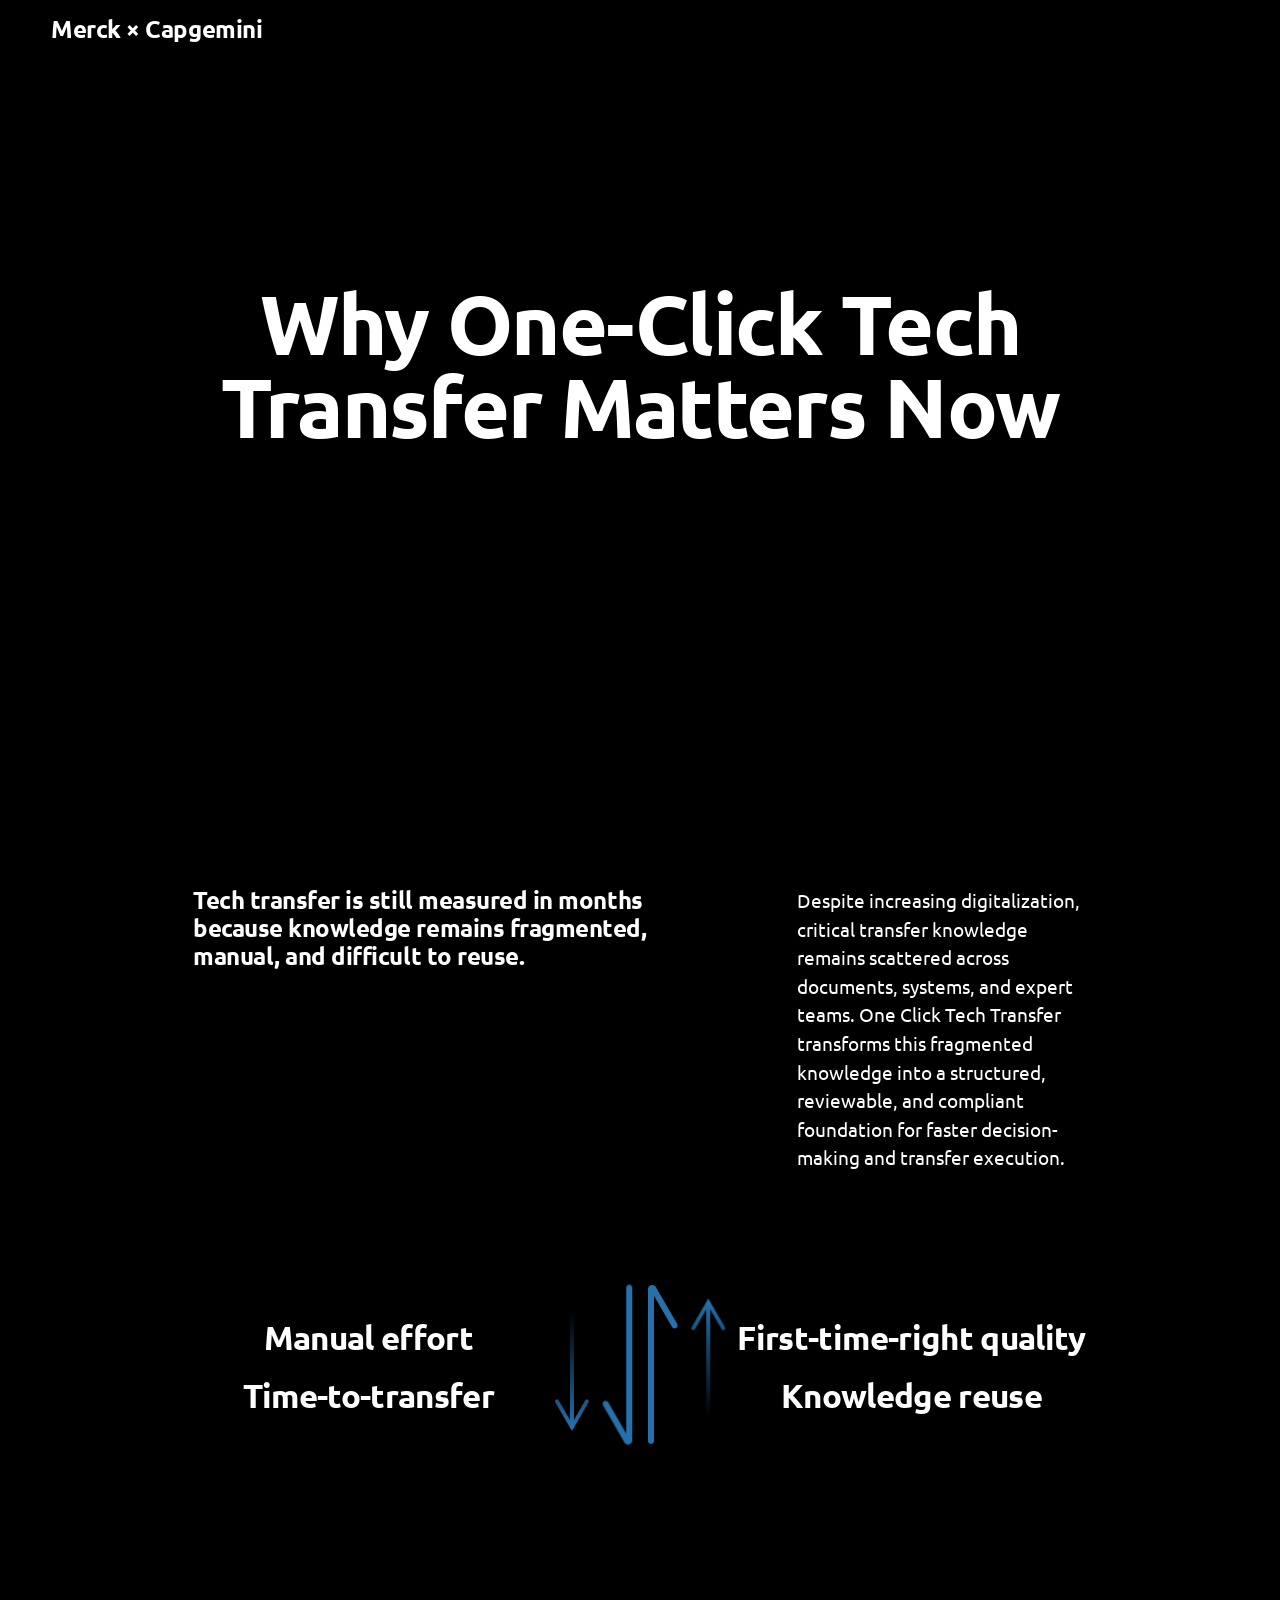
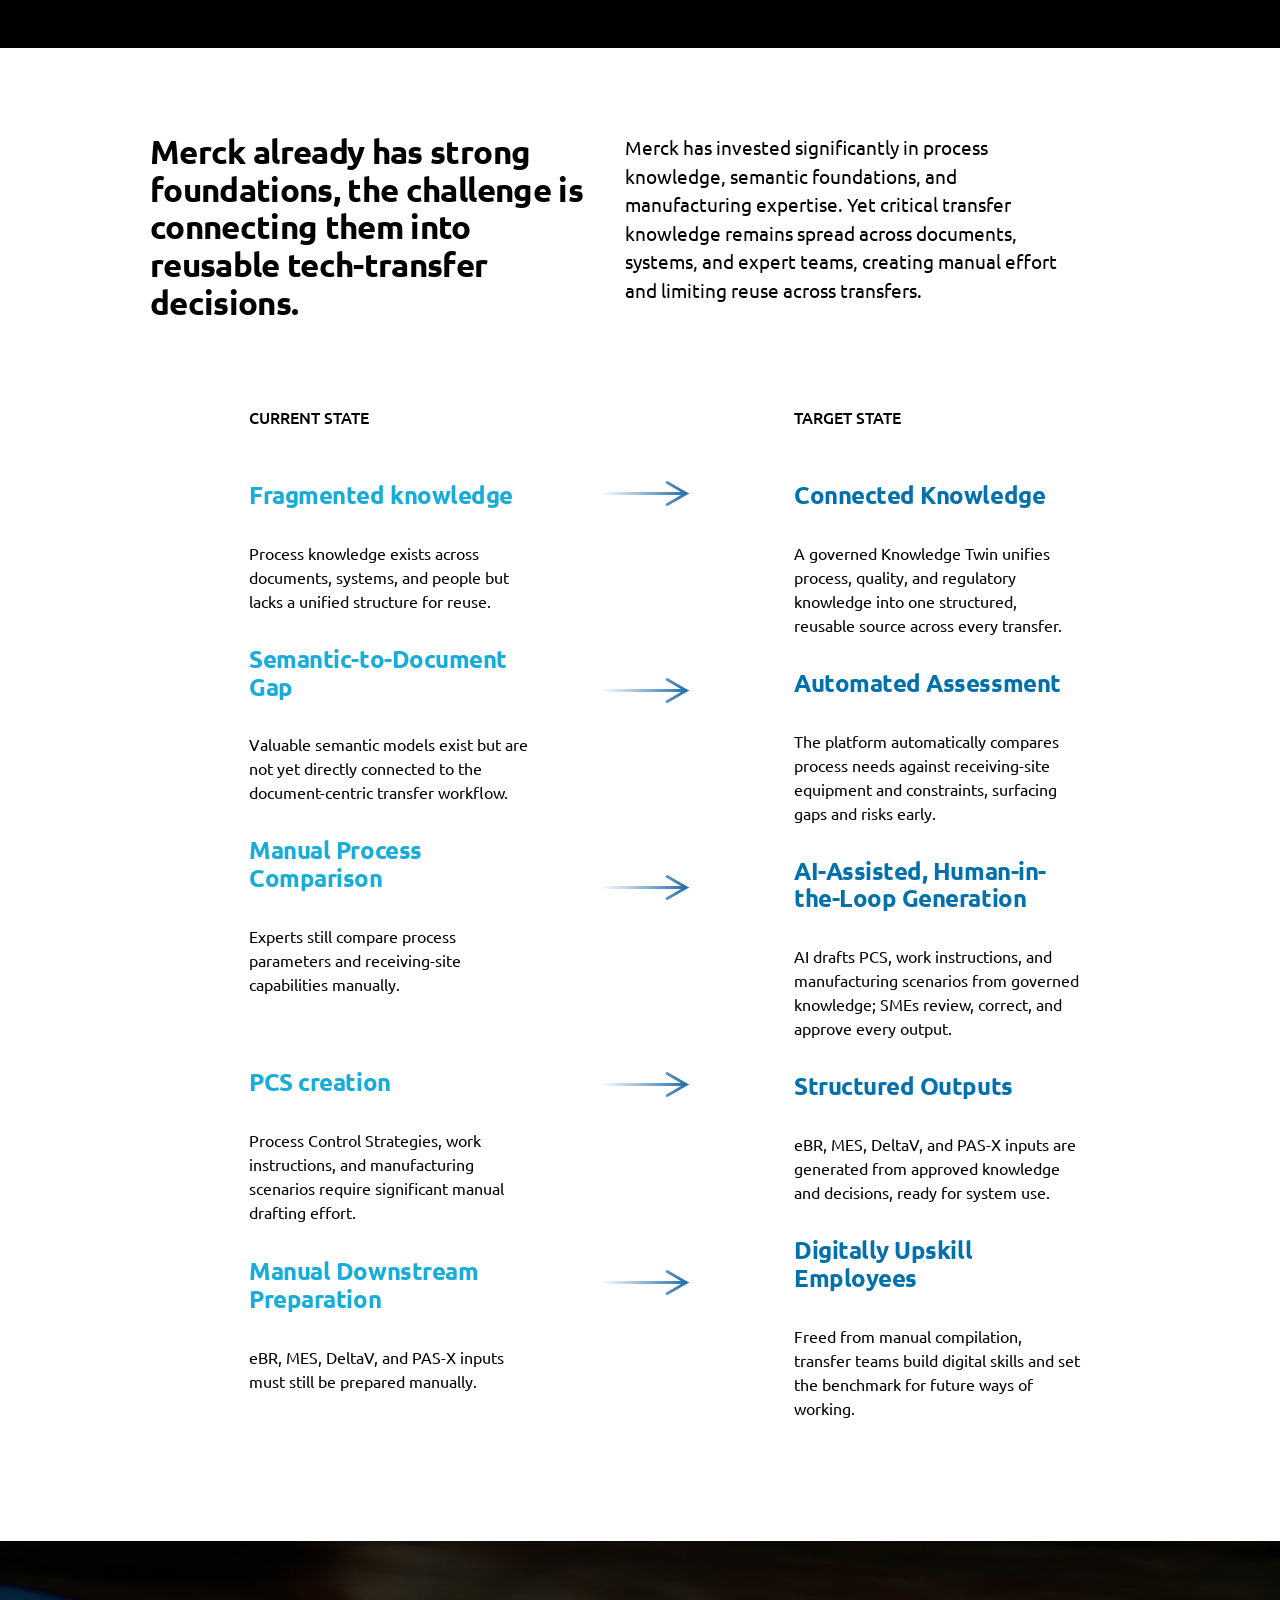
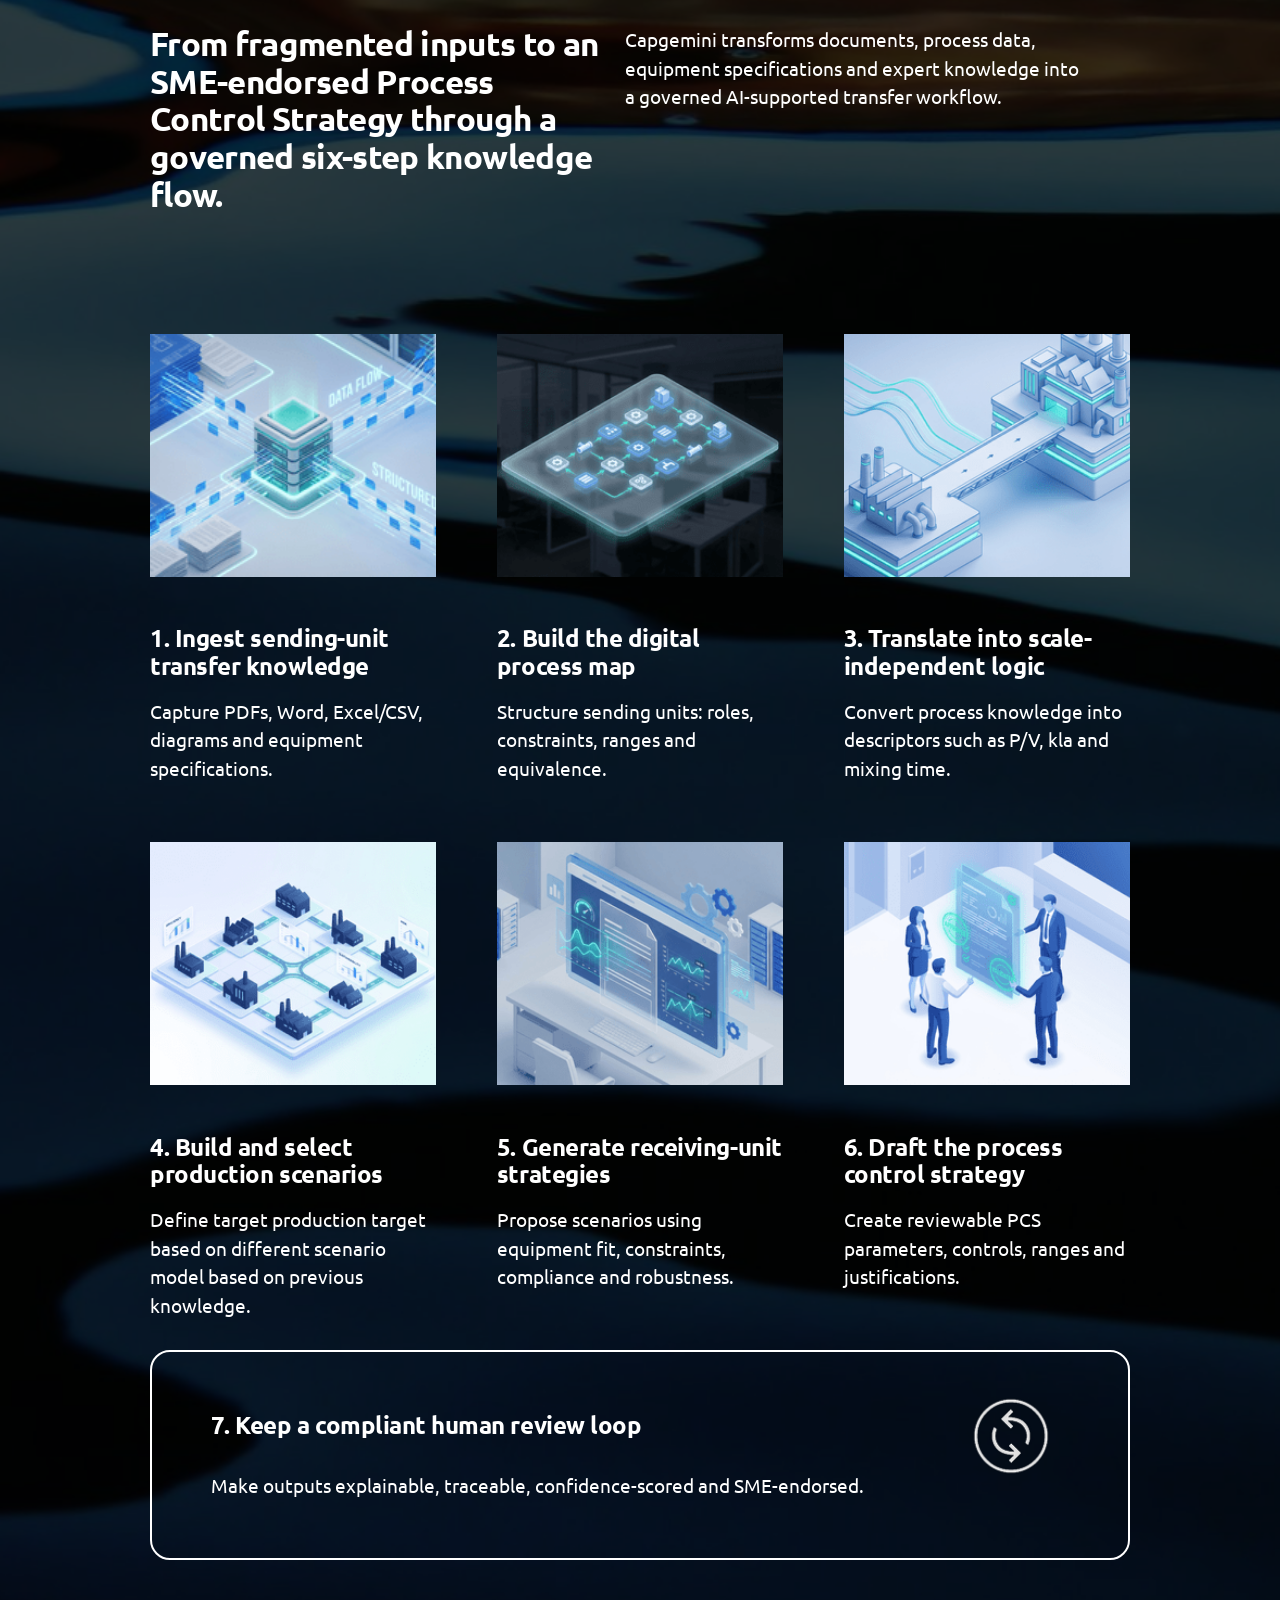
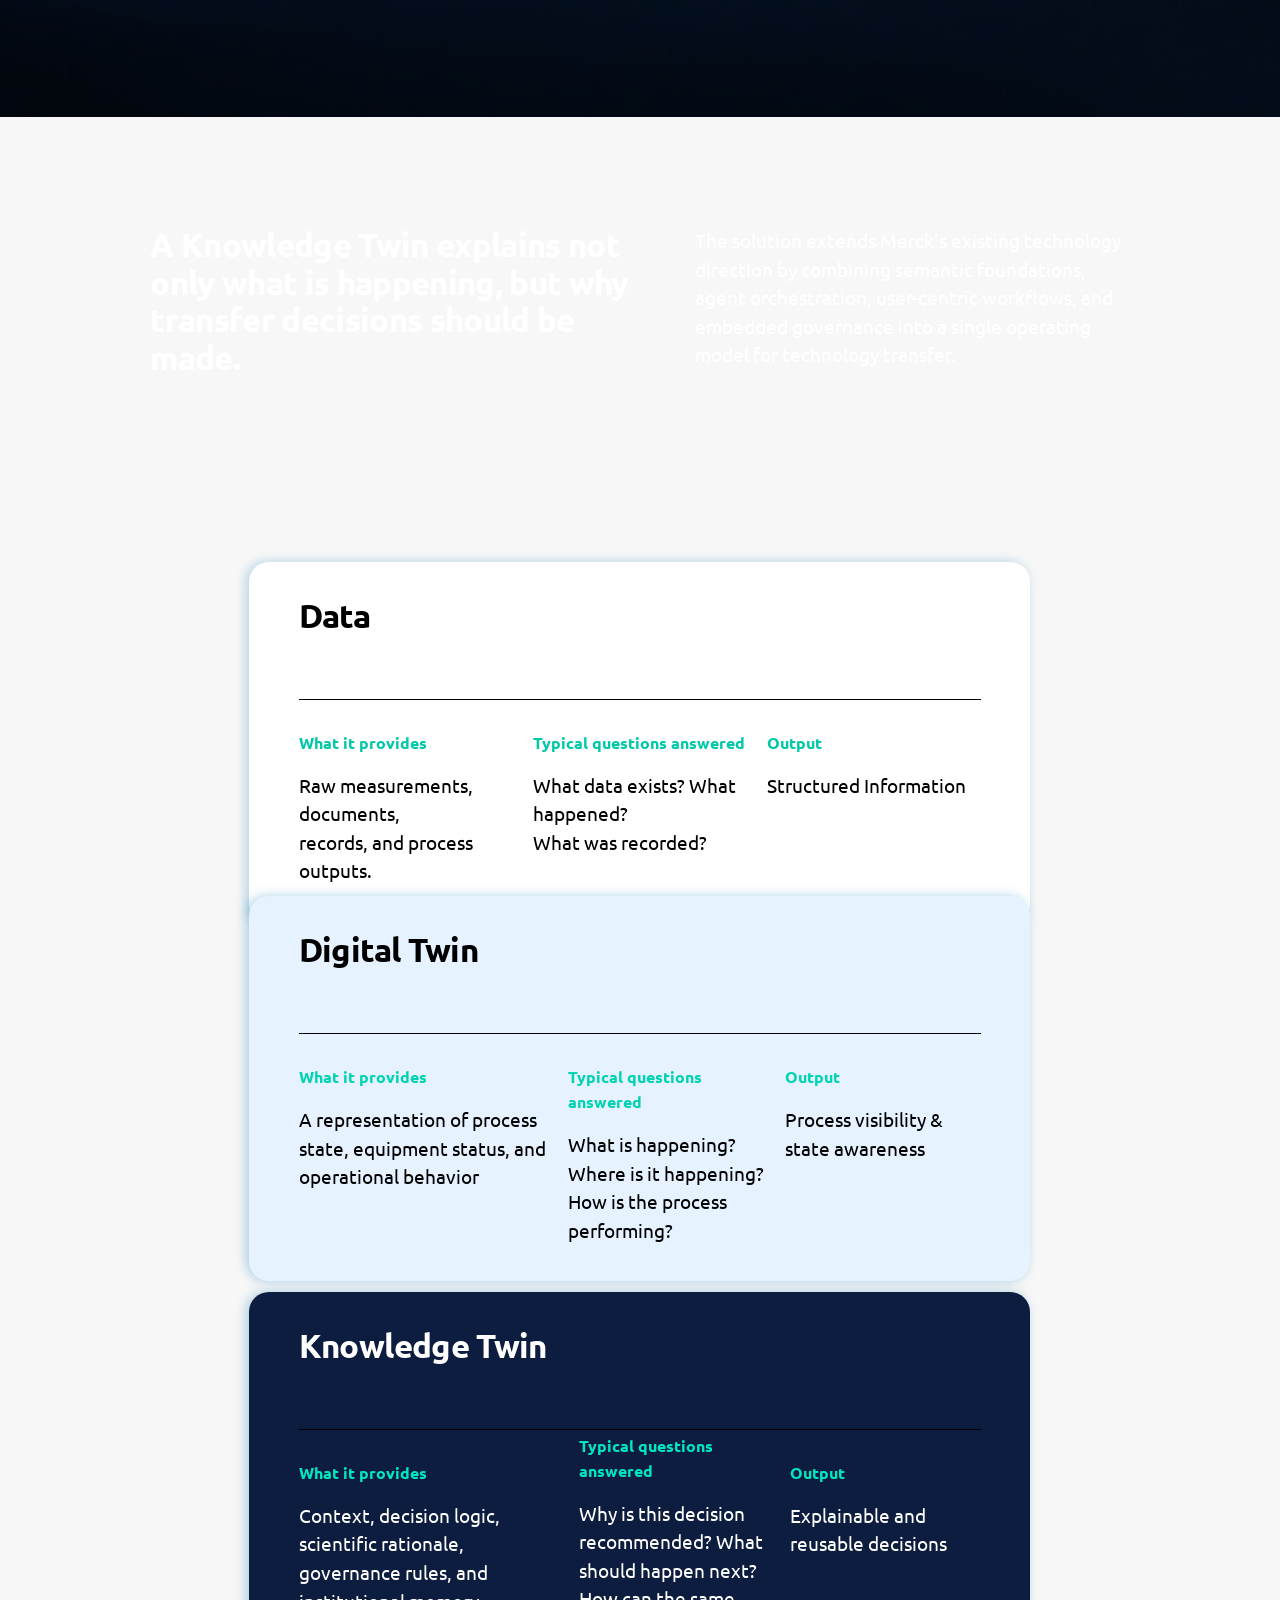
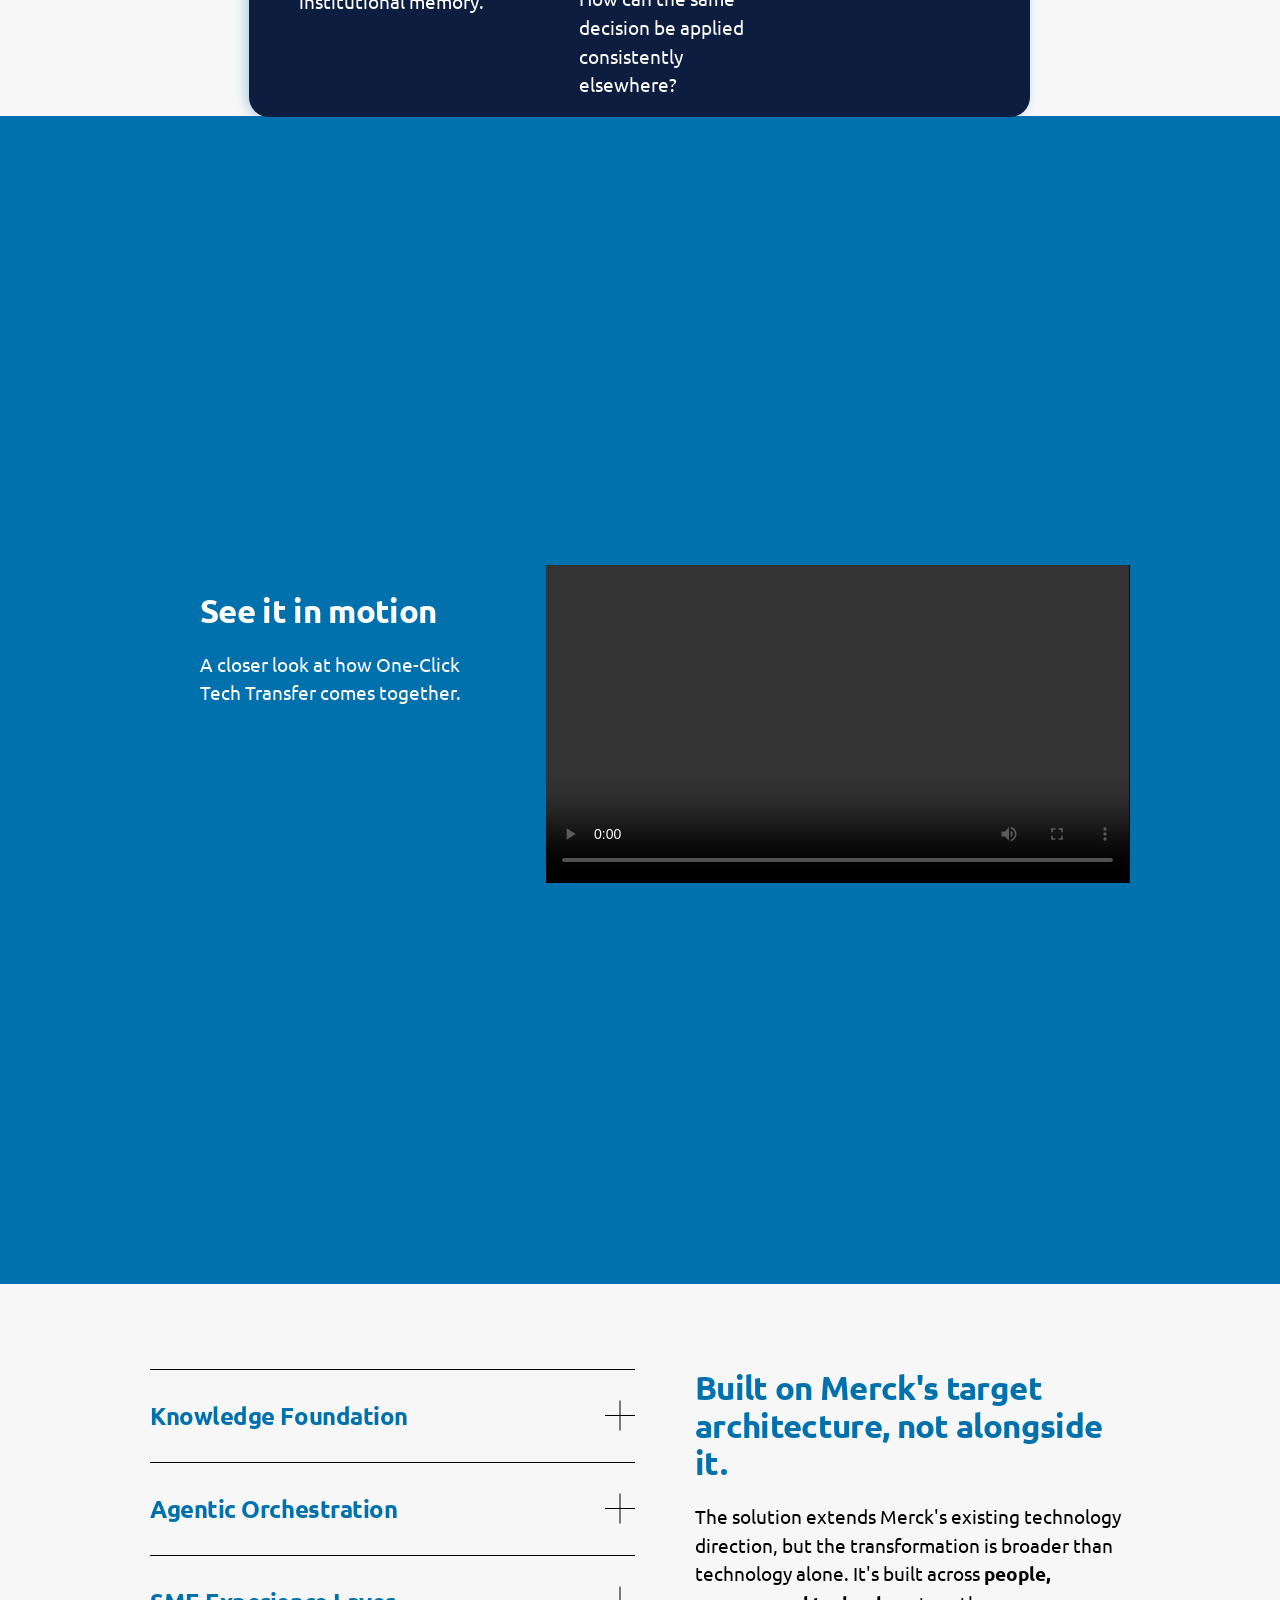
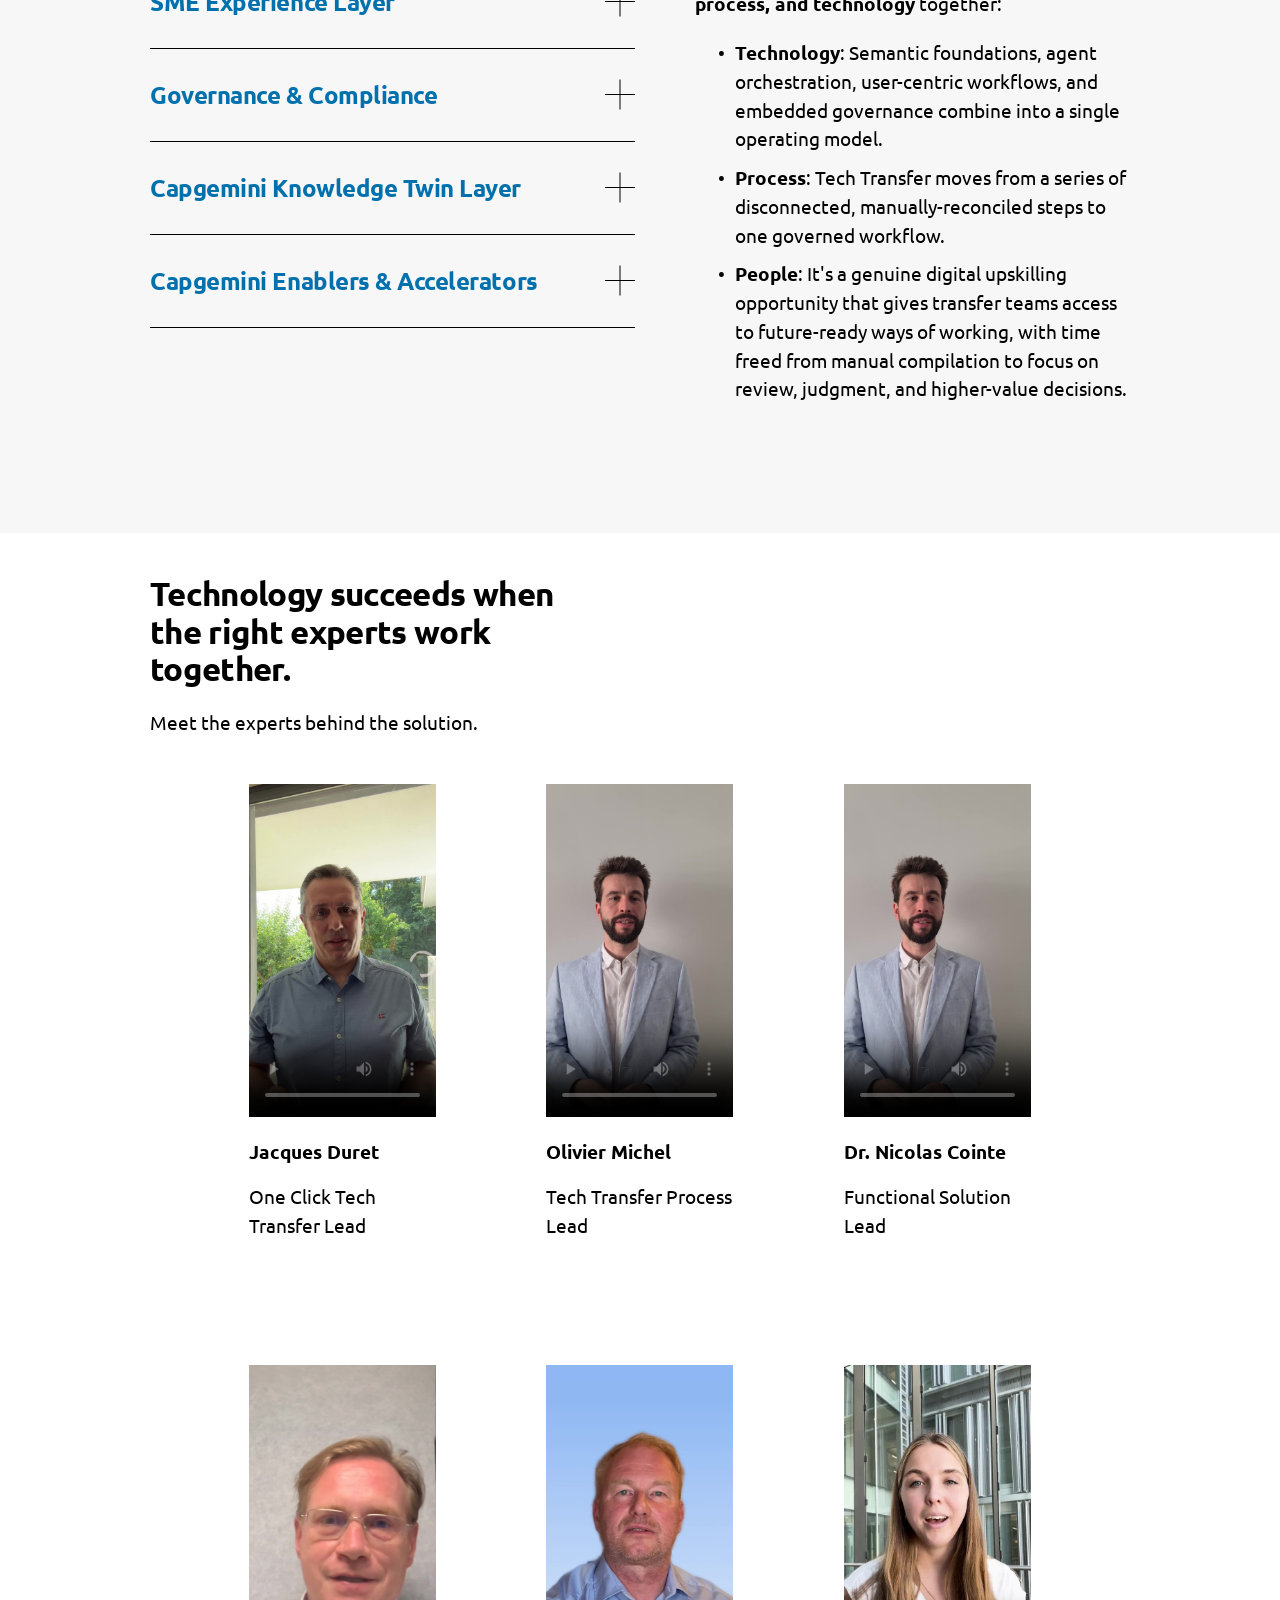
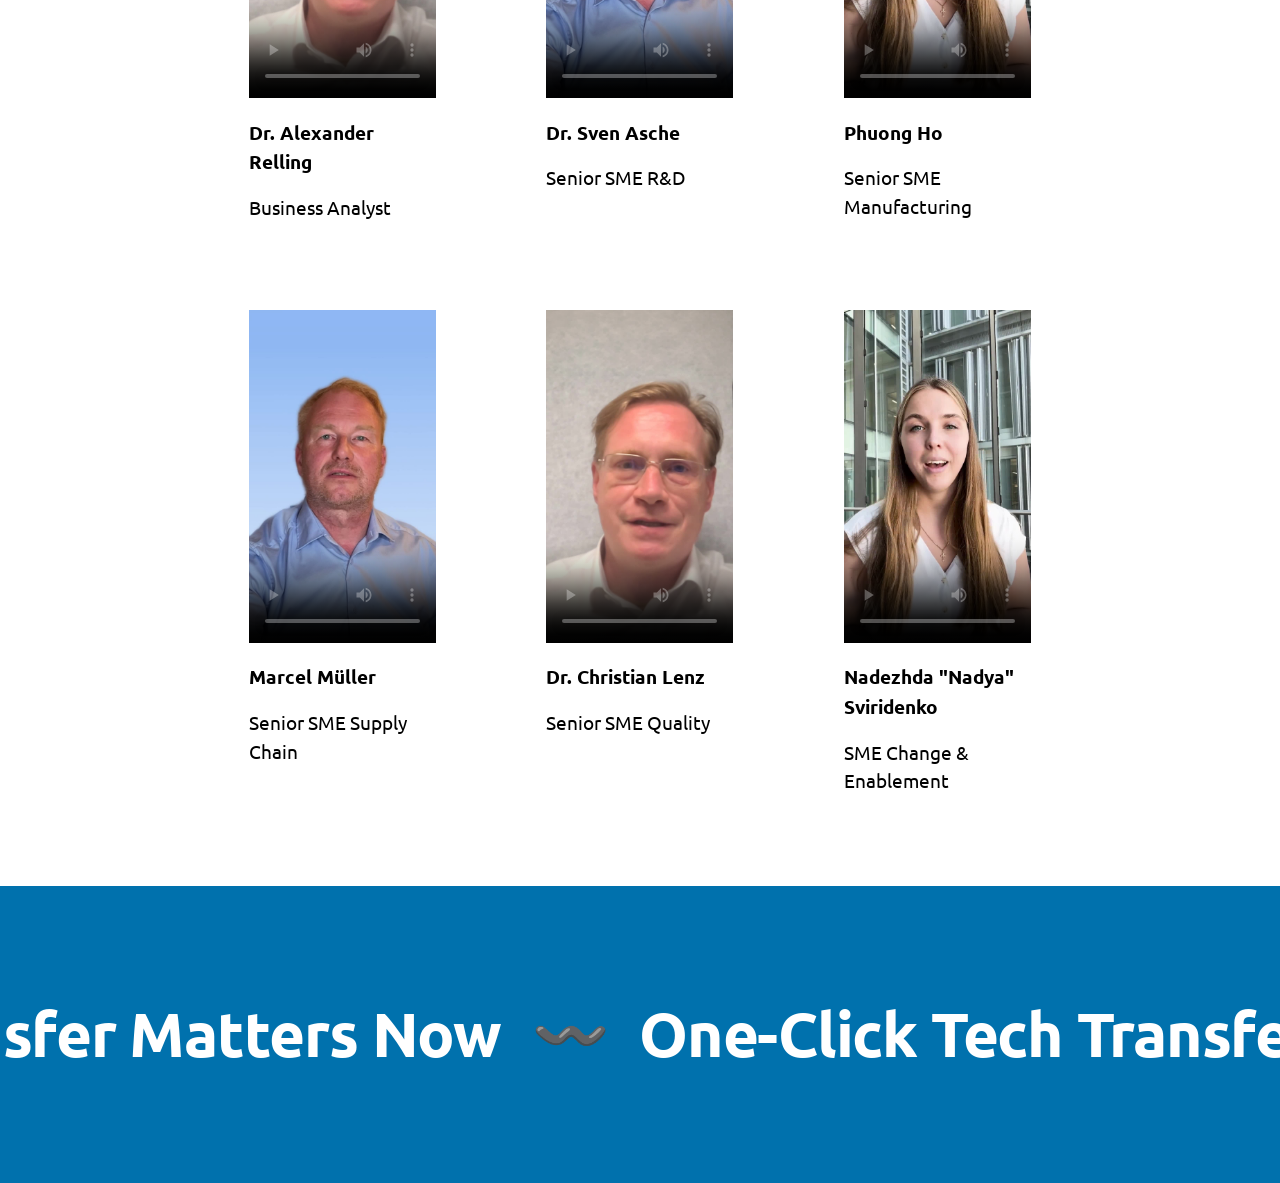
==== commit e636cde4: "Restore top hero overlay" ====
--- a/index.html
+++ b/index.html
@@ -1066,6 +1066,7 @@
           <div class="sqs-video-background-native content-fill">
   <video class="octt-hero-video" src="/assets/hero-video.mp4" autoplay muted loop playsinline preload="auto"></video>
 </div>
+          <div class="section-background-overlay" style="opacity: 0.2;"></div>
         
       
     
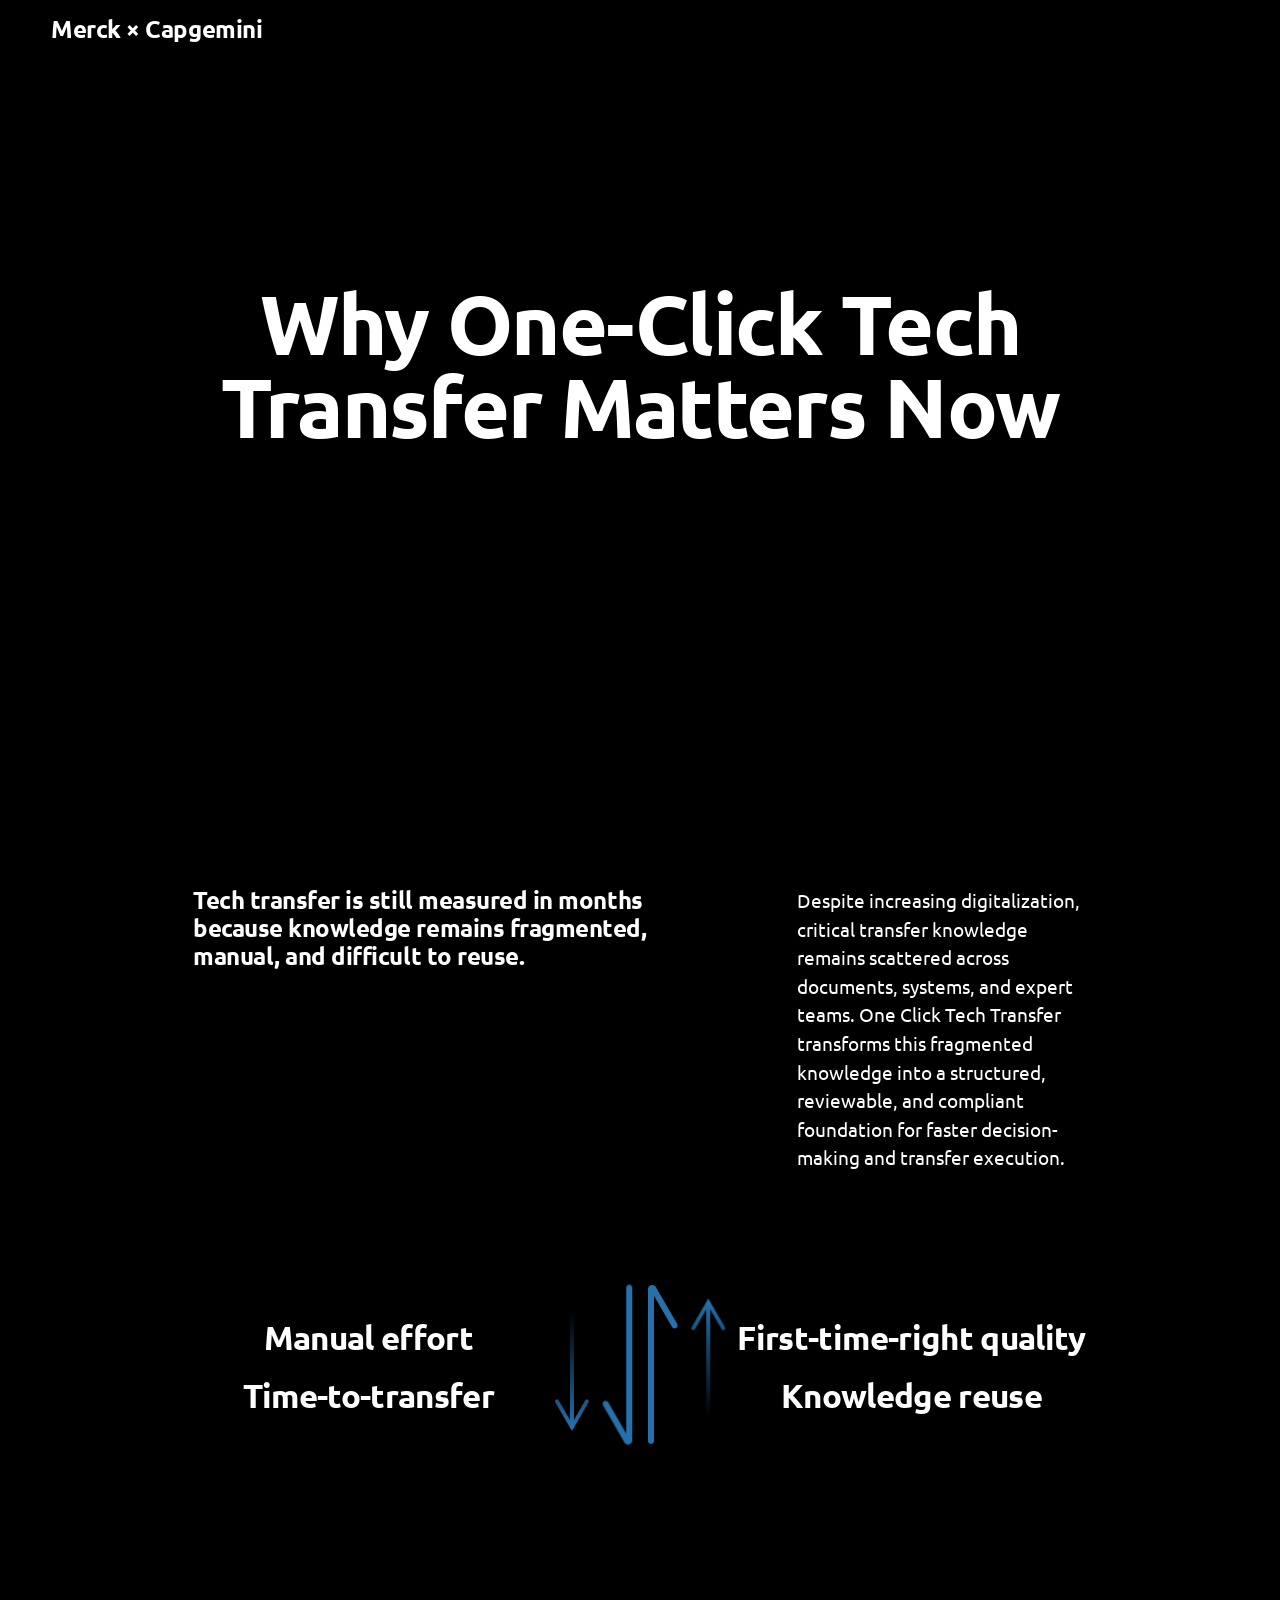
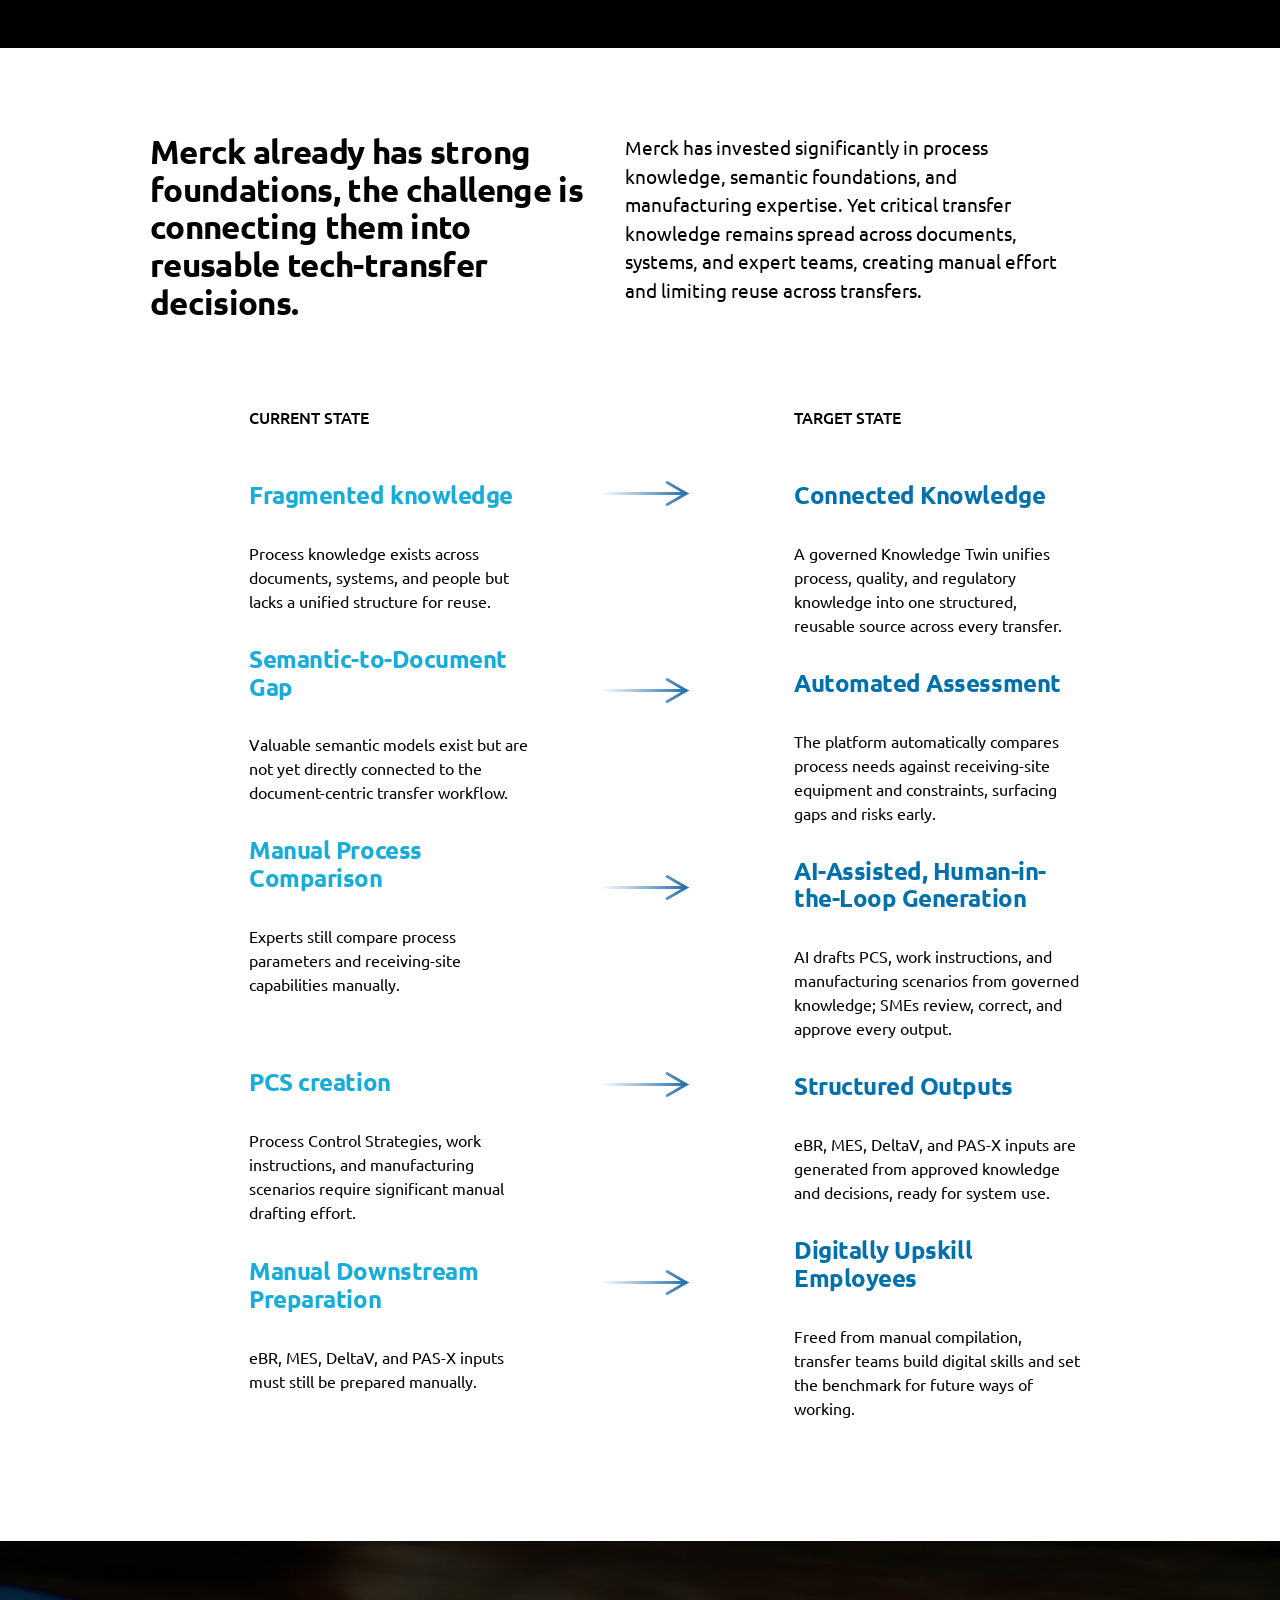
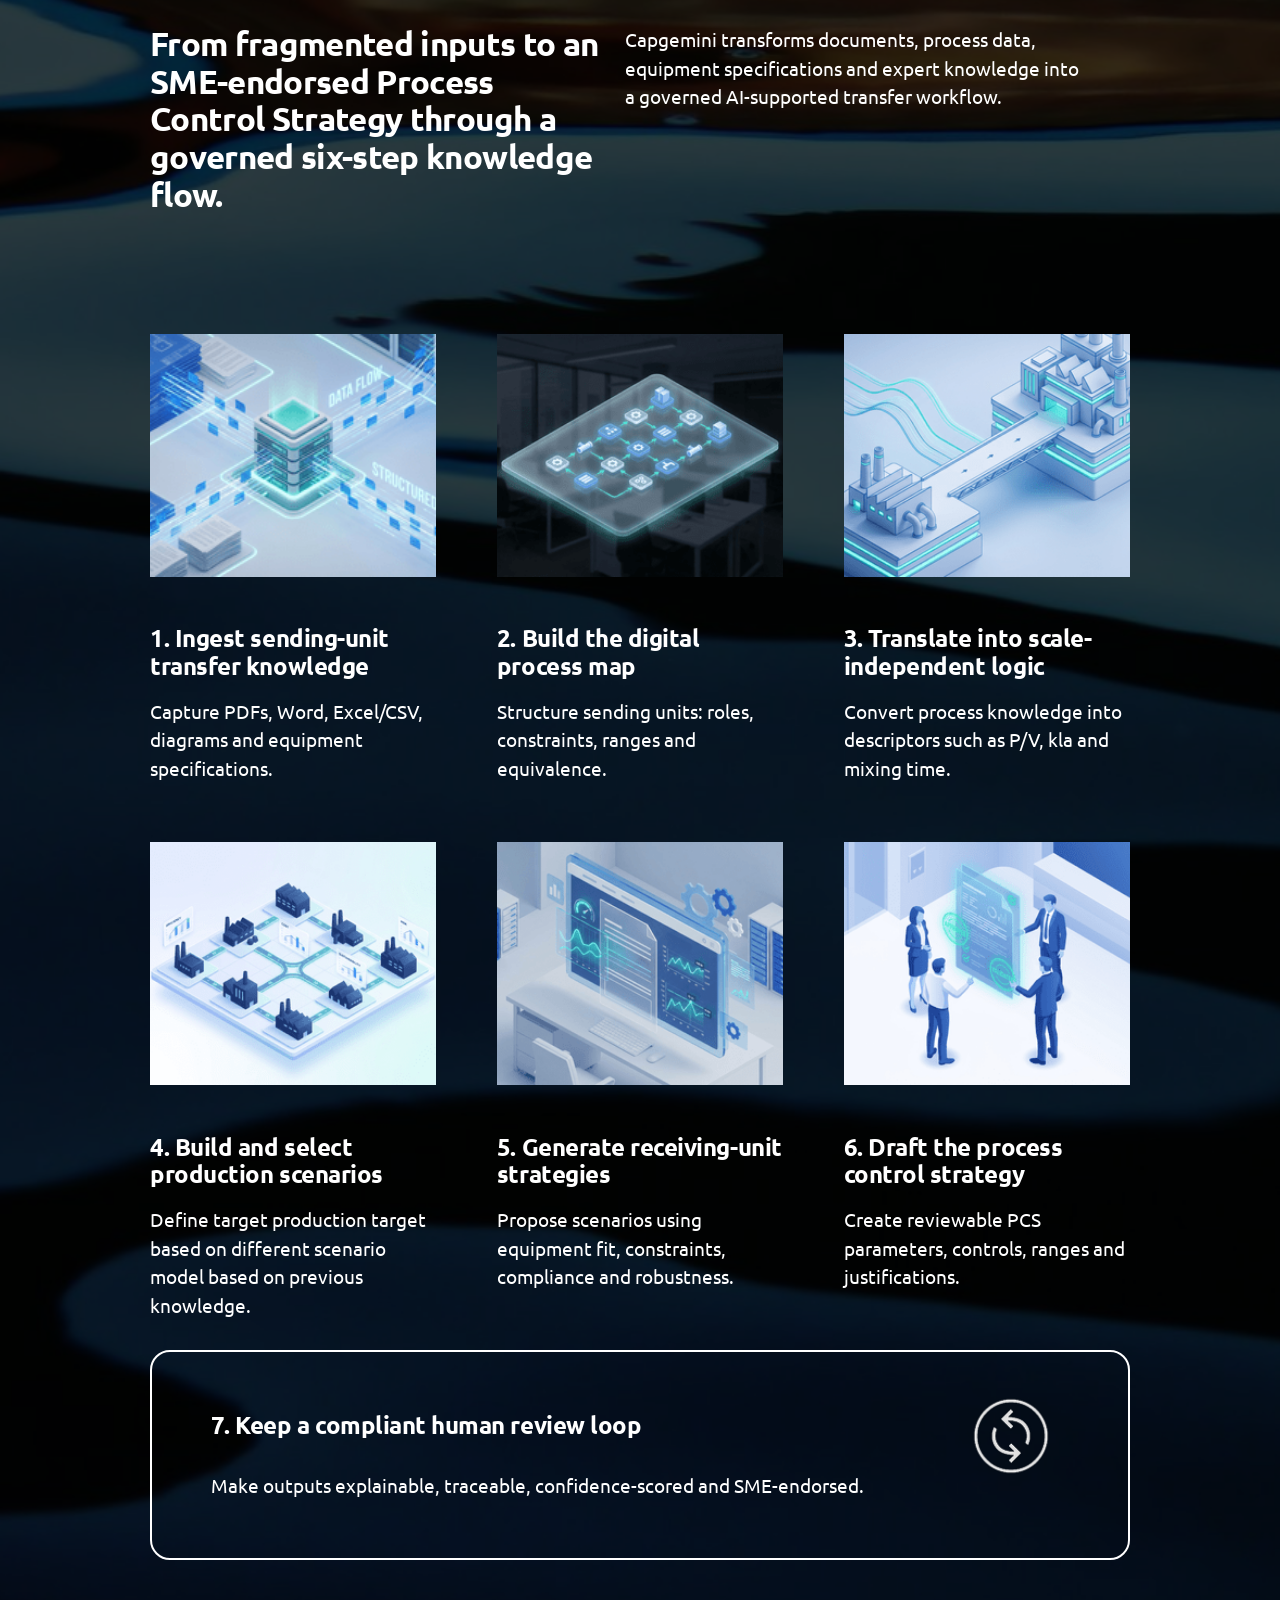
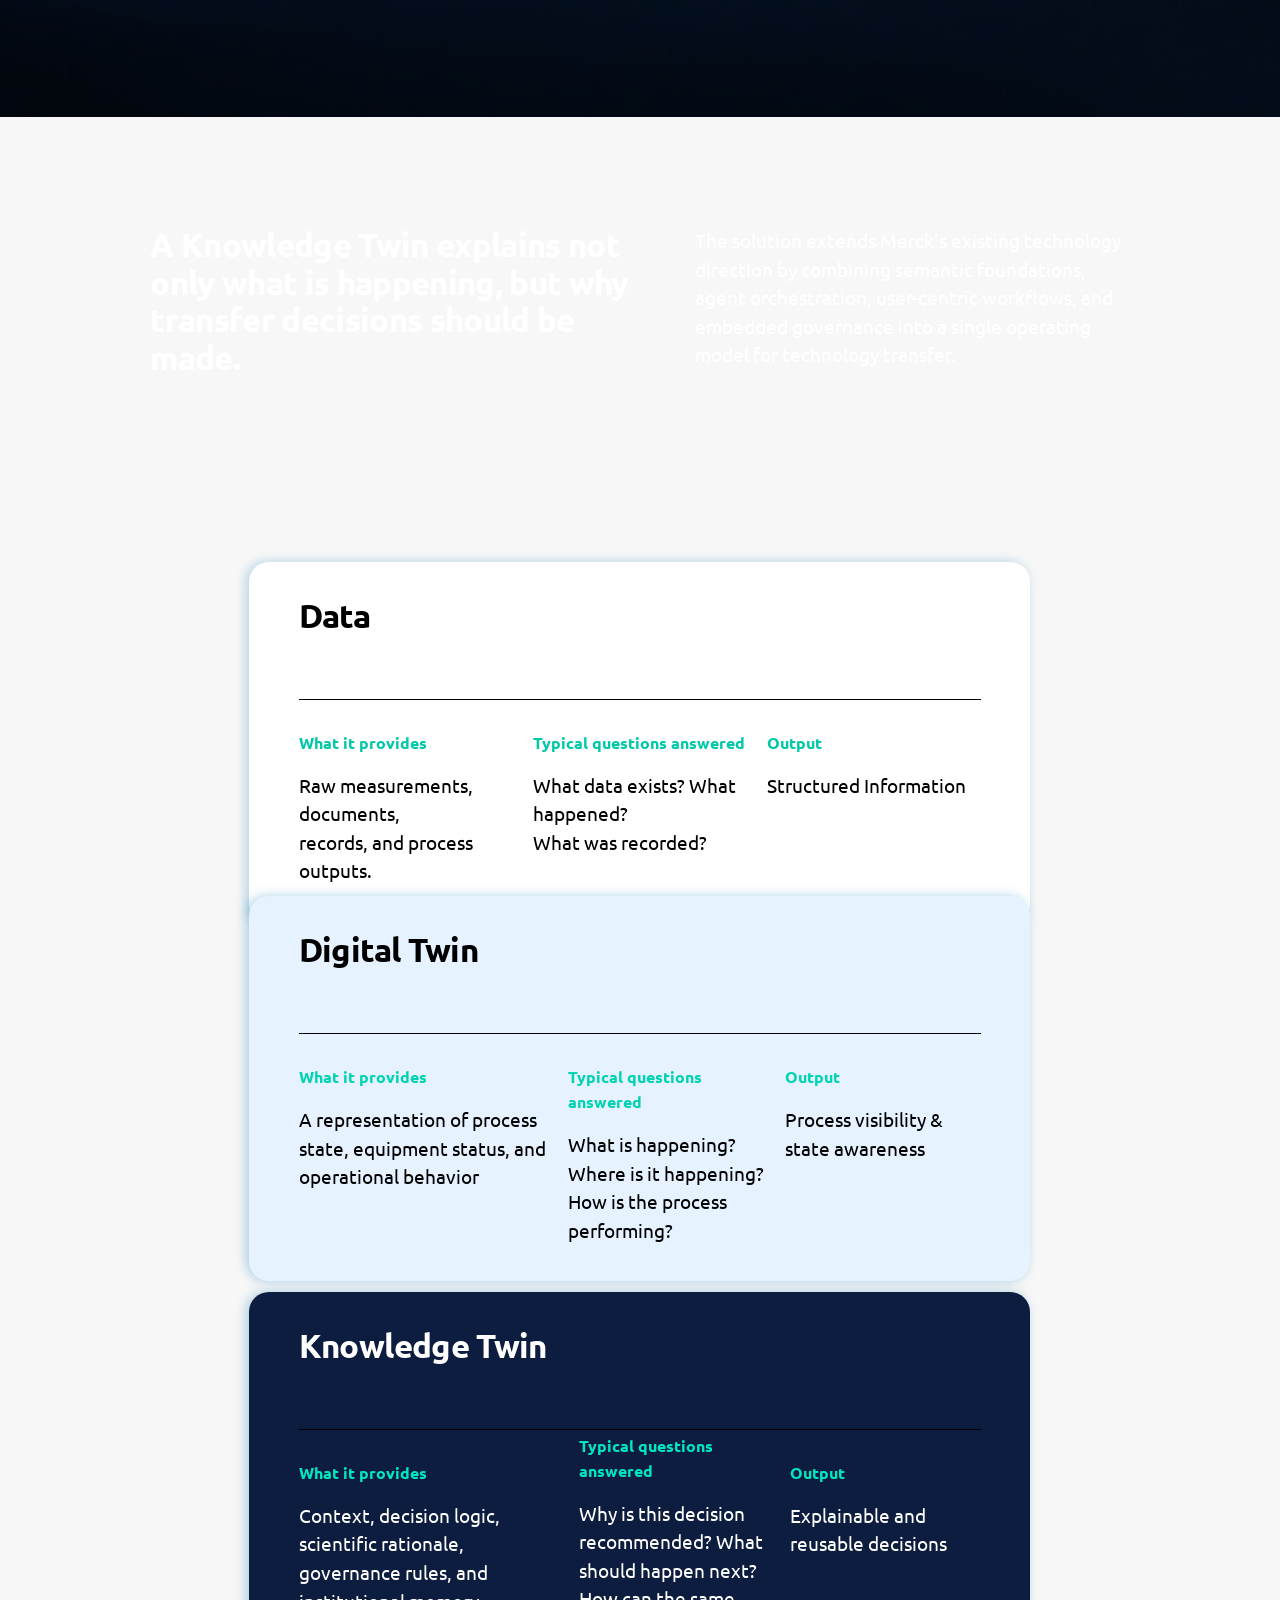
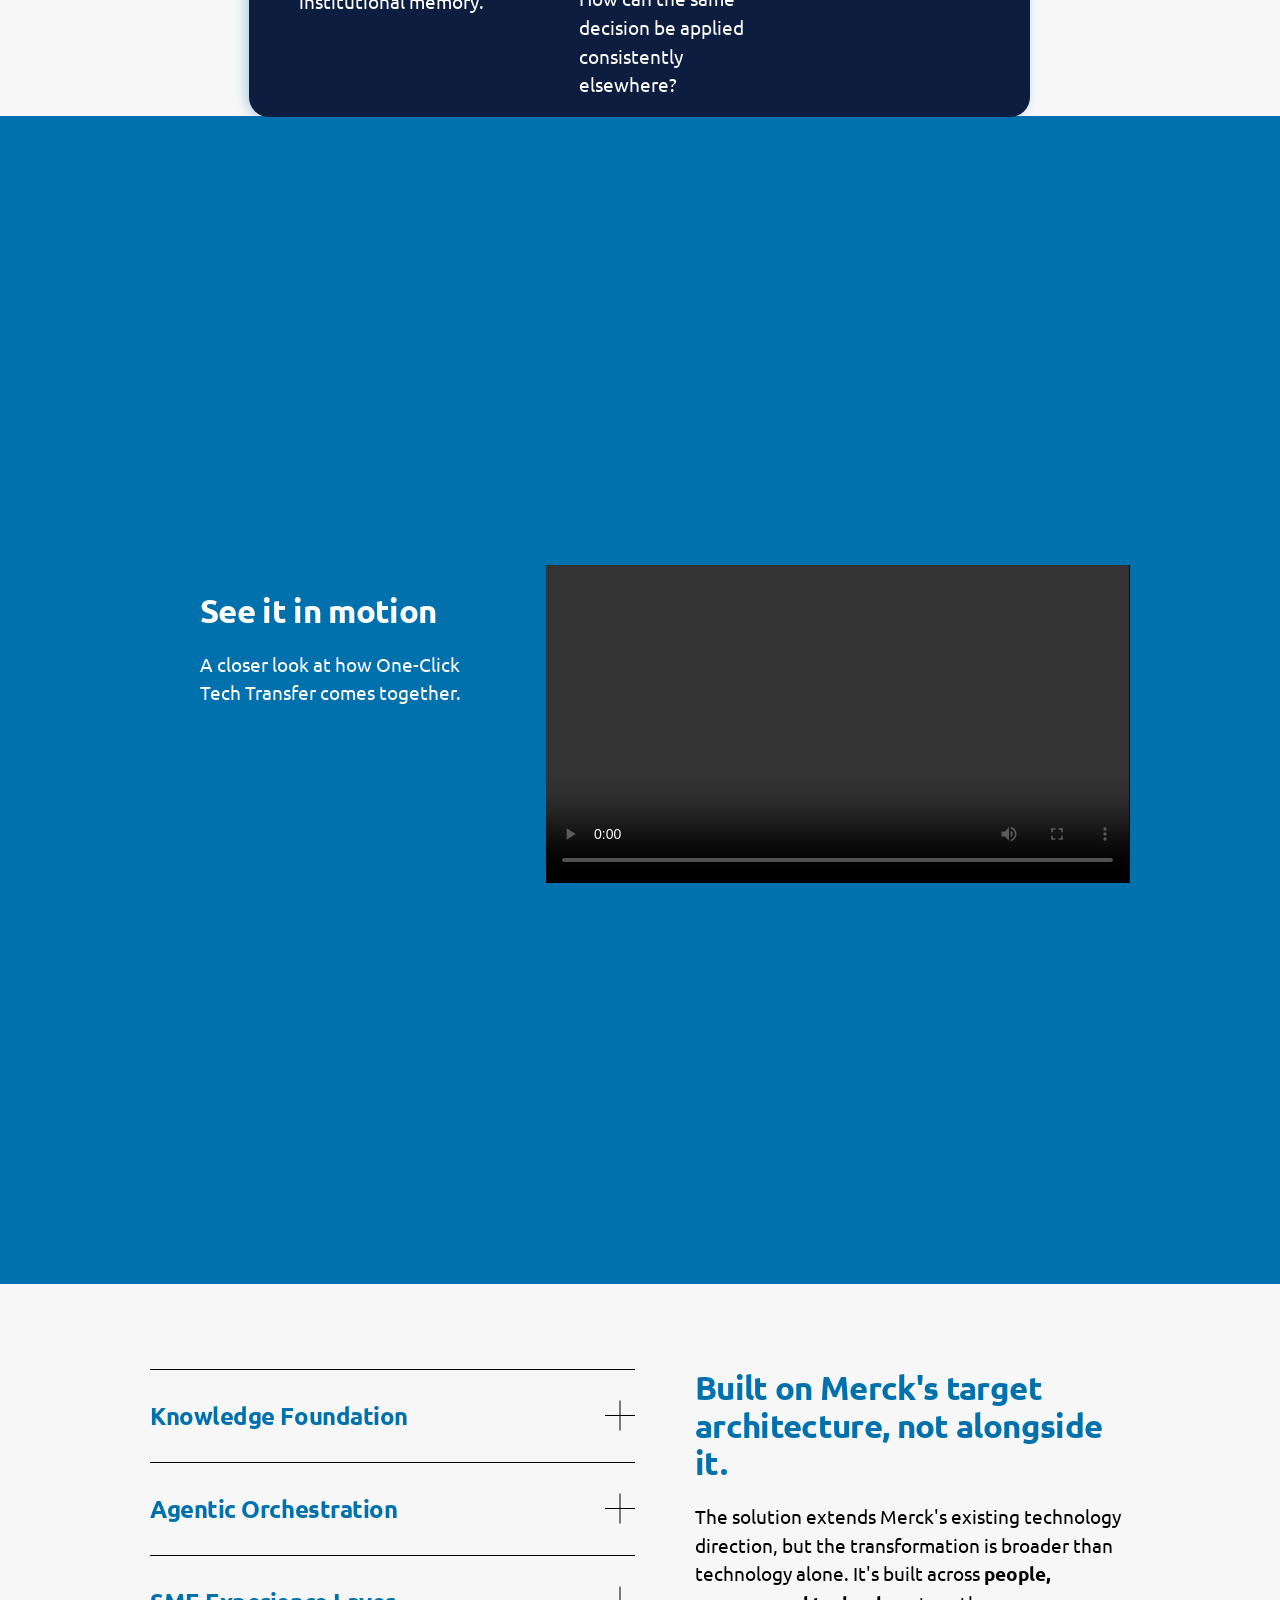
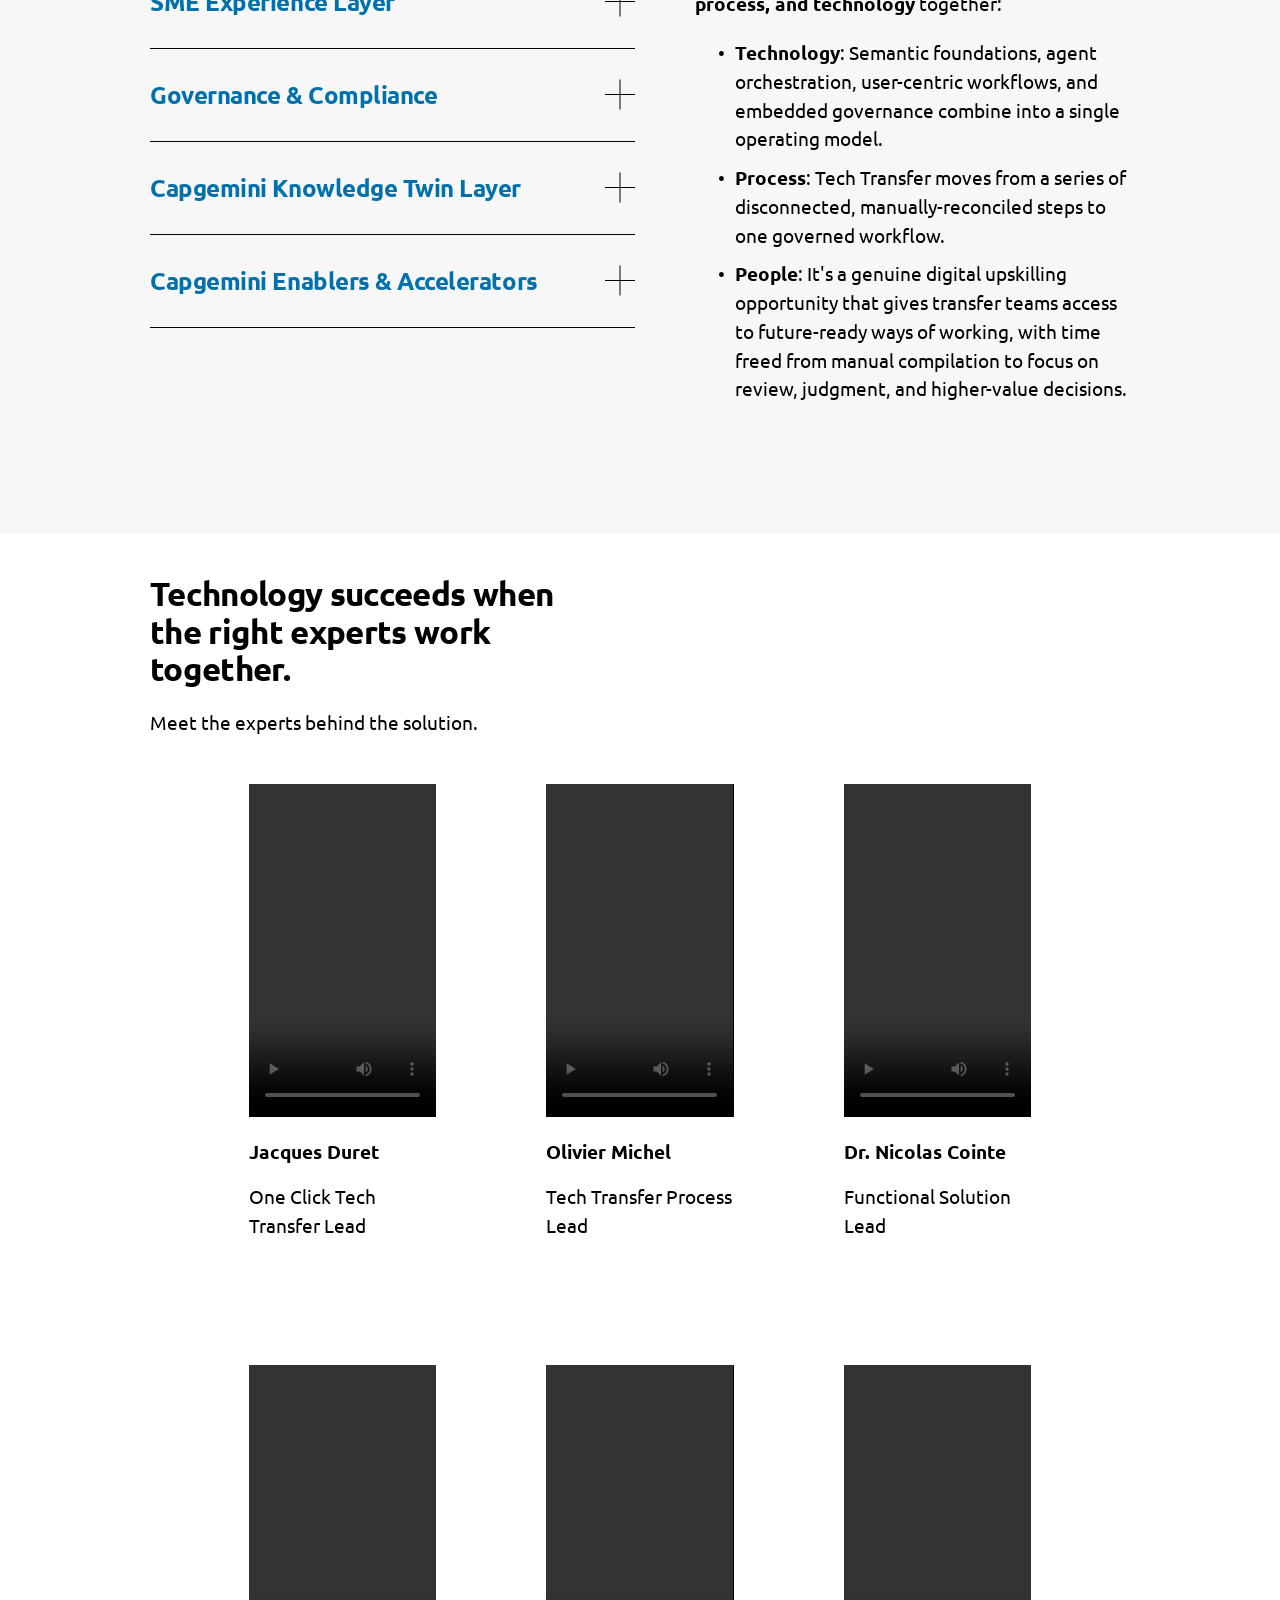
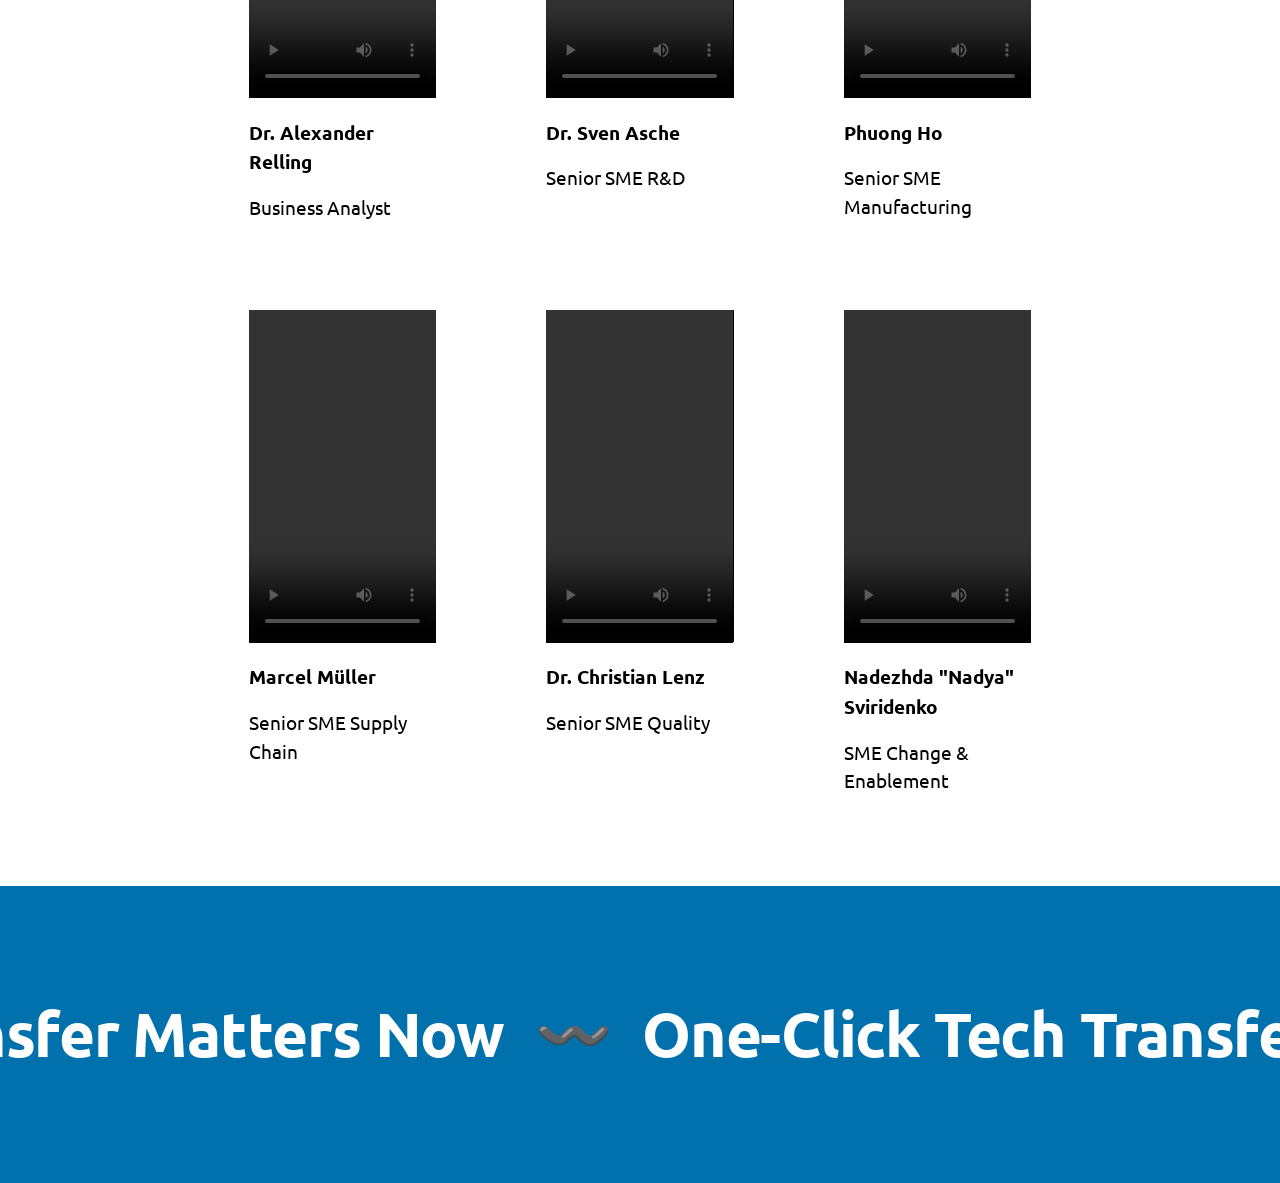
==== commit e18cc101: "Use provided profile video sources" ====
--- a/index.html
+++ b/index.html
@@ -17679,7 +17679,7 @@
         class="embed-block-wrapper"
         style="padding-bottom:0;"
       >
-        <div class="sqs-native-video octt-profile-video"><div class="native-video-player"><video class="octt-person-video" src="/assets/videos/people/66024ef4-3f82-40d3-a883-b1ae02567edc.mp4" poster="/assets/video/66024ef4-3f82-40d3-a883-b1ae02567edc/thumbnail" controls playsinline preload="metadata"></video></div></div>
+        <div class="sqs-native-video octt-profile-video"><div class="native-video-player"><video class="octt-person-video" src="https://voicerr.fra1.cdn.digitaloceanspaces.com/Jacques%20Duret.mp4" controls playsinline preload="metadata"></video></div></div>
       </div>
       
       
@@ -18424,7 +18424,7 @@
         class="embed-block-wrapper"
         style="padding-bottom:0;"
       >
-        <div class="sqs-native-video octt-profile-video"><div class="native-video-player"><video class="octt-person-video" src="/assets/videos/people/2d251204-0aa1-4724-bce3-f83d933521ef.mp4" poster="/assets/video/2d251204-0aa1-4724-bce3-f83d933521ef/thumbnail" controls playsinline preload="metadata"></video></div></div>
+        <div class="sqs-native-video octt-profile-video"><div class="native-video-player"><video class="octt-person-video" src="https://voicerr.fra1.cdn.digitaloceanspaces.com/Alex_Relling.mp4" controls playsinline preload="metadata"></video></div></div>
       </div>
       
       
@@ -18725,7 +18725,7 @@
         class="embed-block-wrapper"
         style="padding-bottom:0;"
       >
-        <div class="sqs-native-video octt-profile-video"><div class="native-video-player"><video class="octt-person-video" src="/assets/videos/people/8da91083-c2eb-4ace-932d-9530ddd33f45.mp4" poster="/assets/video/8da91083-c2eb-4ace-932d-9530ddd33f45/thumbnail" controls playsinline preload="metadata"></video></div></div>
+        <div class="sqs-native-video octt-profile-video"><div class="native-video-player"><video class="octt-person-video" src="https://voicerr.fra1.cdn.digitaloceanspaces.com/Marcel%20Mueller.MOV" controls playsinline preload="metadata"></video></div></div>
       </div>
       
       
@@ -19026,7 +19026,7 @@
         class="embed-block-wrapper"
         style="padding-bottom:0;"
       >
-        <div class="sqs-native-video octt-profile-video"><div class="native-video-player"><video class="octt-person-video" src="/assets/videos/people/e7a4857e-fbdb-4e6f-80a8-4087df95caac.mp4" poster="/assets/video/e7a4857e-fbdb-4e6f-80a8-4087df95caac/thumbnail" controls playsinline preload="metadata"></video></div></div>
+        <div class="sqs-native-video octt-profile-video"><div class="native-video-player"><video class="octt-person-video" src="https://voicerr.fra1.cdn.digitaloceanspaces.com/OlivierMichel.mp4" controls playsinline preload="metadata"></video></div></div>
       </div>
       
       
@@ -19327,7 +19327,7 @@
         class="embed-block-wrapper"
         style="padding-bottom:0;"
       >
-        <div class="sqs-native-video octt-profile-video"><div class="native-video-player"><video class="octt-person-video" src="/assets/videos/people/8da91083-c2eb-4ace-932d-9530ddd33f45.mp4" poster="/assets/video/8da91083-c2eb-4ace-932d-9530ddd33f45/thumbnail" controls playsinline preload="metadata"></video></div></div>
+        <div class="sqs-native-video octt-profile-video"><div class="native-video-player"><video class="octt-person-video" src="https://voicerr.fra1.cdn.digitaloceanspaces.com/Sven.mov" controls playsinline preload="metadata"></video></div></div>
       </div>
       
       
@@ -19628,7 +19628,7 @@
         class="embed-block-wrapper"
         style="padding-bottom:0;"
       >
-        <div class="sqs-native-video octt-profile-video"><div class="native-video-player"><video class="octt-person-video" src="/assets/videos/people/2d251204-0aa1-4724-bce3-f83d933521ef.mp4" poster="/assets/video/2d251204-0aa1-4724-bce3-f83d933521ef/thumbnail" controls playsinline preload="metadata"></video></div></div>
+        <div class="sqs-native-video octt-profile-video"><div class="native-video-player"><video class="octt-person-video" src="https://voicerr.fra1.cdn.digitaloceanspaces.com/Christian.mov" controls playsinline preload="metadata"></video></div></div>
       </div>
       
       
@@ -19929,7 +19929,7 @@
         class="embed-block-wrapper"
         style="padding-bottom:0;"
       >
-        <div class="sqs-native-video octt-profile-video"><div class="native-video-player"><video class="octt-person-video" src="/assets/videos/people/e7a4857e-fbdb-4e6f-80a8-4087df95caac.mp4" poster="/assets/video/e7a4857e-fbdb-4e6f-80a8-4087df95caac/thumbnail" controls playsinline preload="metadata"></video></div></div>
+        <div class="sqs-native-video octt-profile-video"><div class="native-video-player"><video class="octt-person-video" src="https://voicerr.fra1.cdn.digitaloceanspaces.com/Nicholas.mp4" controls playsinline preload="metadata"></video></div></div>
       </div>
       
       
@@ -20230,7 +20230,7 @@
         class="embed-block-wrapper"
         style="padding-bottom:0;"
       >
-        <div class="sqs-native-video octt-profile-video"><div class="native-video-player"><video class="octt-person-video" src="/assets/videos/people/079ef1b6-9513-41d1-9274-d3eaa1e533a8.mp4" poster="/assets/video/079ef1b6-9513-41d1-9274-d3eaa1e533a8/thumbnail" controls playsinline preload="metadata"></video></div></div>
+        <div class="sqs-native-video octt-profile-video"><div class="native-video-player"><video class="octt-person-video" src="https://voicerr.fra1.cdn.digitaloceanspaces.com/Phuong%20Ho.MOV" controls playsinline preload="metadata"></video></div></div>
       </div>
       
       
@@ -20531,7 +20531,7 @@
         class="embed-block-wrapper"
         style="padding-bottom:0;"
       >
-        <div class="sqs-native-video octt-profile-video"><div class="native-video-player"><video class="octt-person-video" src="/assets/videos/people/079ef1b6-9513-41d1-9274-d3eaa1e533a8.mp4" poster="/assets/video/079ef1b6-9513-41d1-9274-d3eaa1e533a8/thumbnail" controls playsinline preload="metadata"></video></div></div>
+        <div class="sqs-native-video octt-profile-video"><div class="native-video-player"><video class="octt-person-video" src="https://voicerr.fra1.cdn.digitaloceanspaces.com/Nadya.mp4" controls playsinline preload="metadata"></video></div></div>
       </div>
       
       
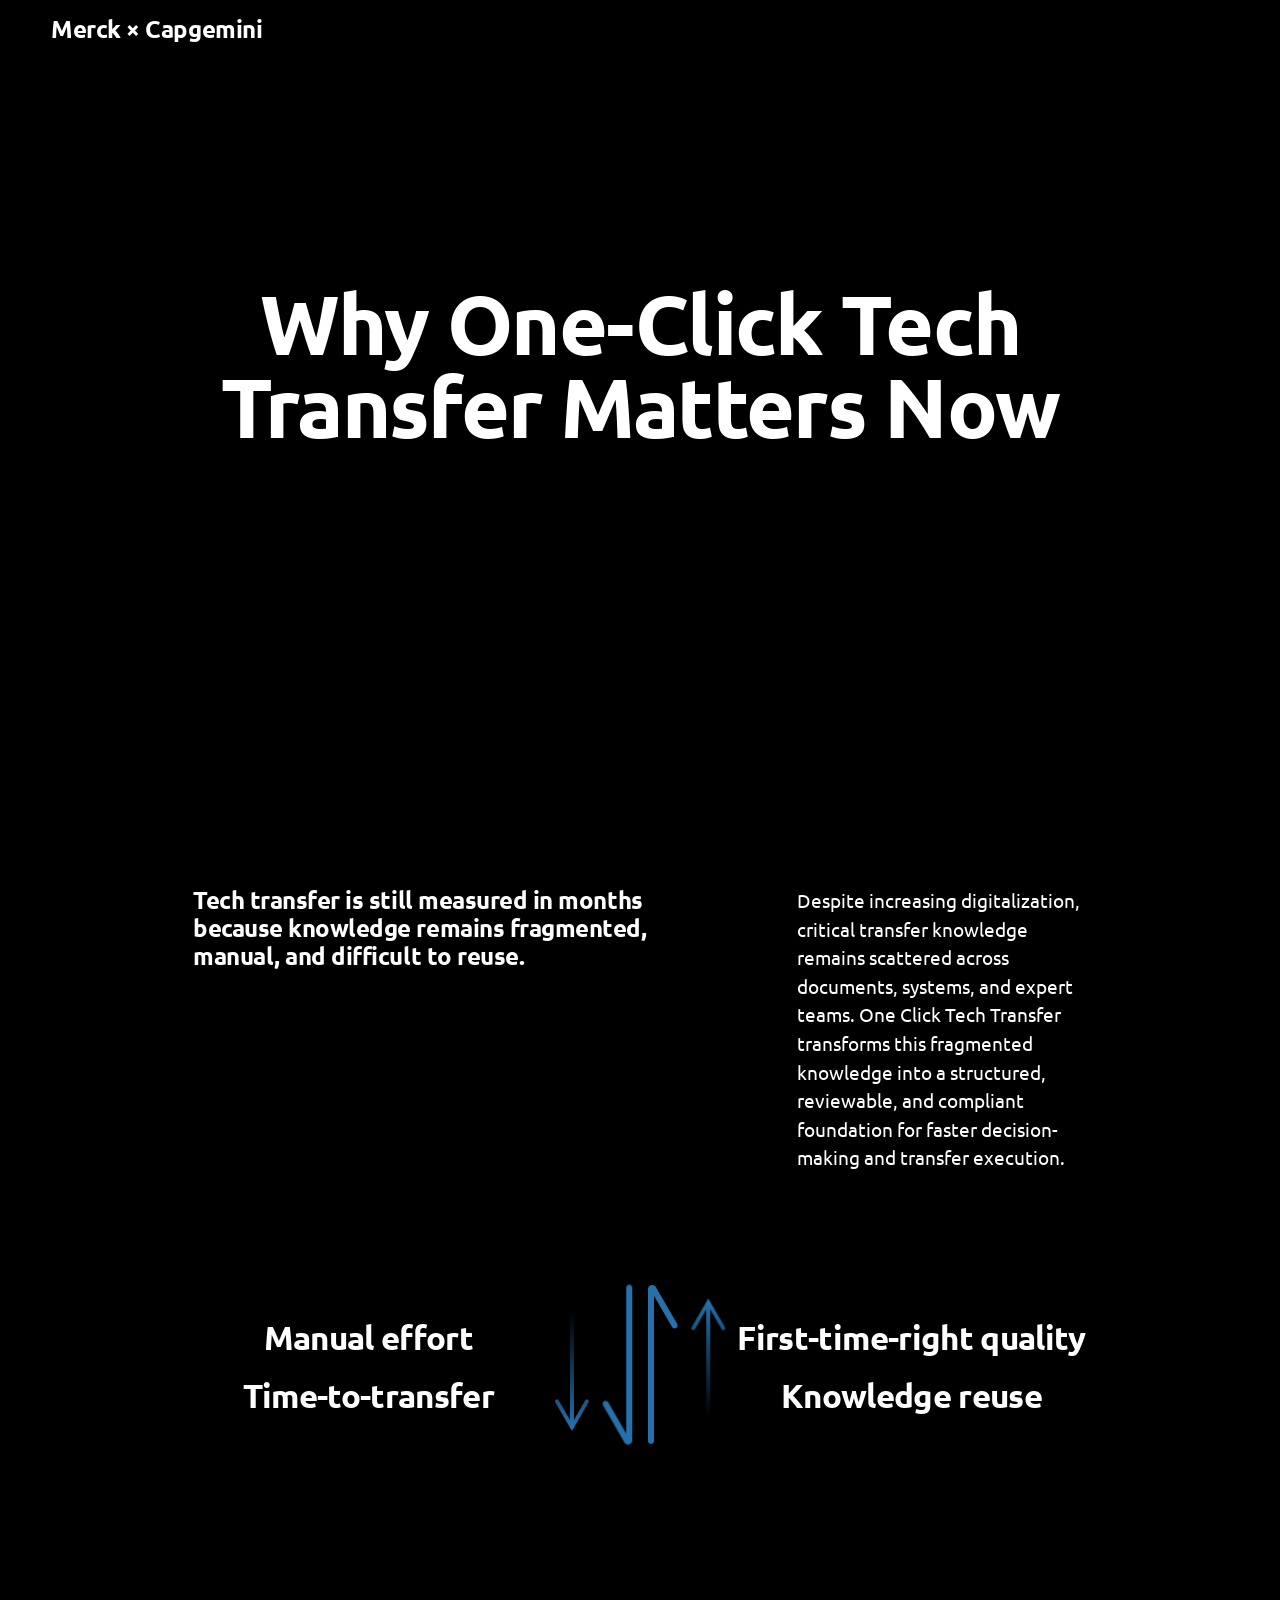
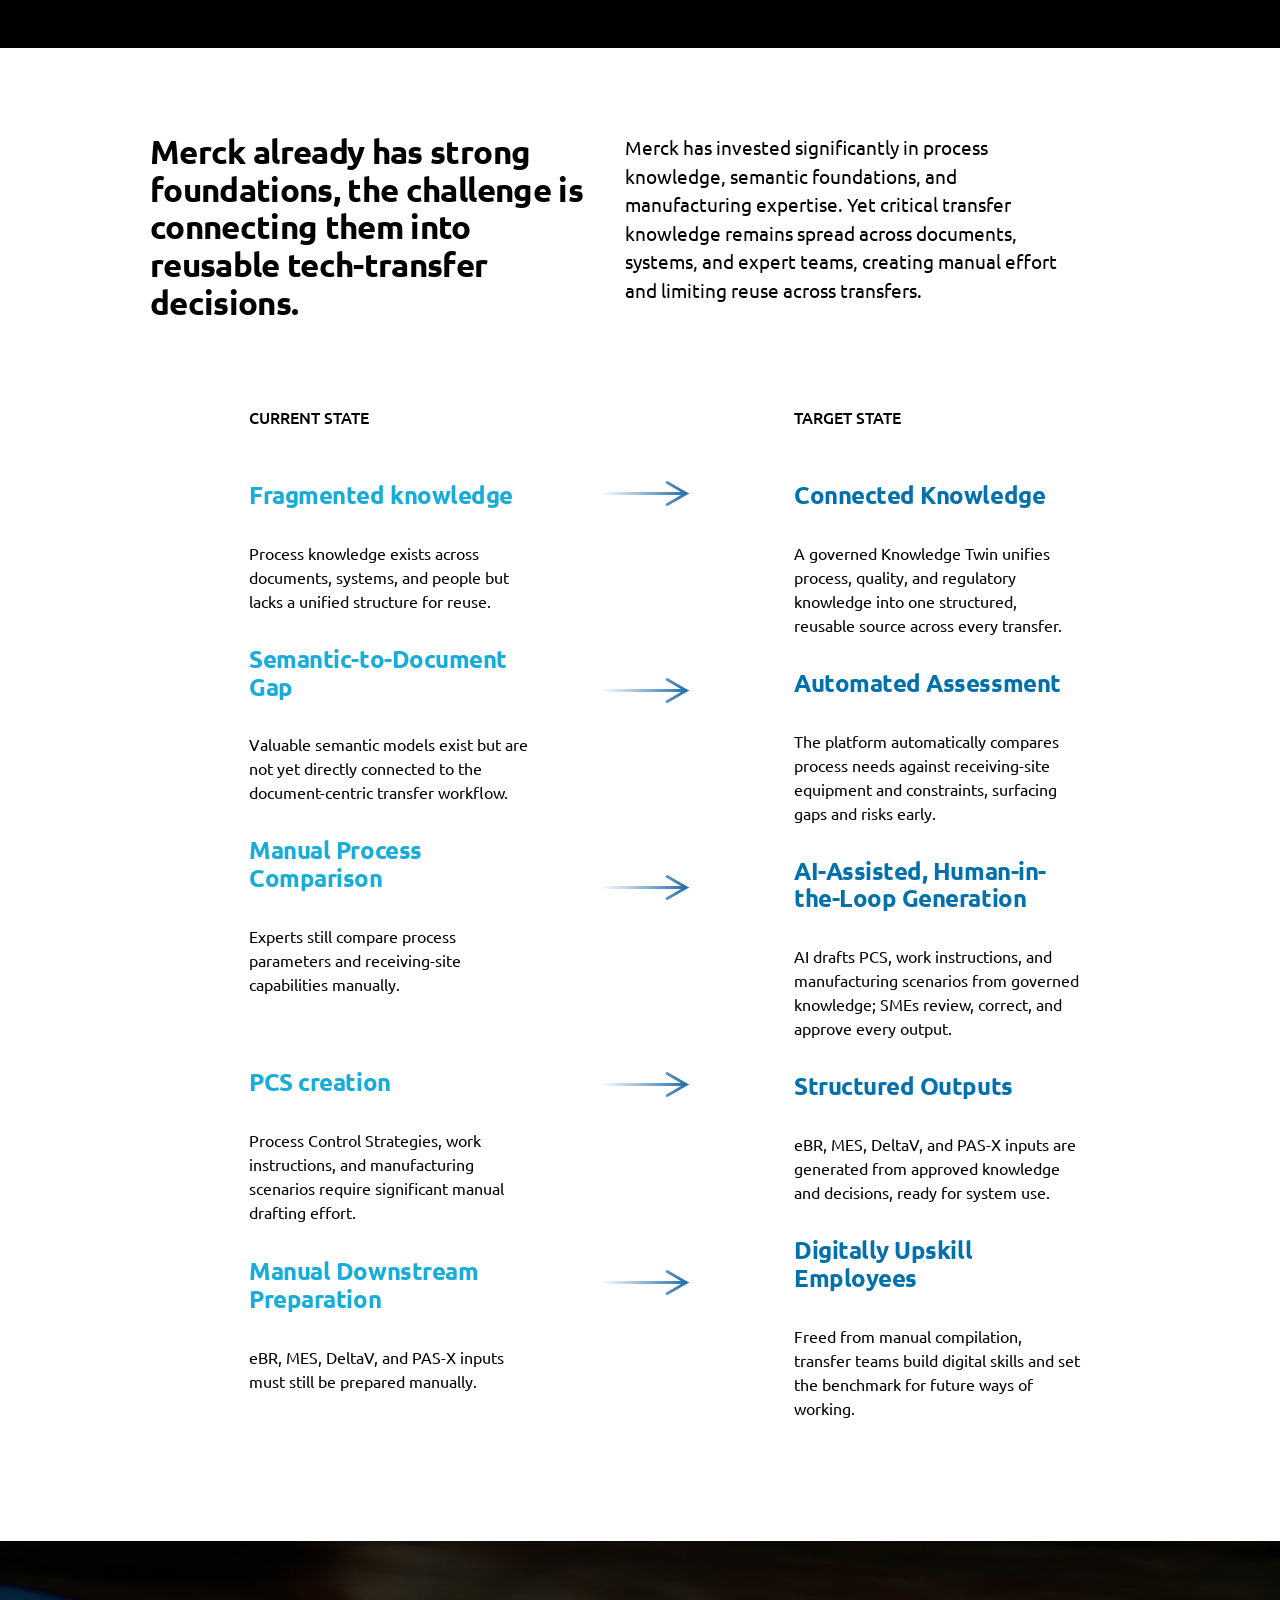
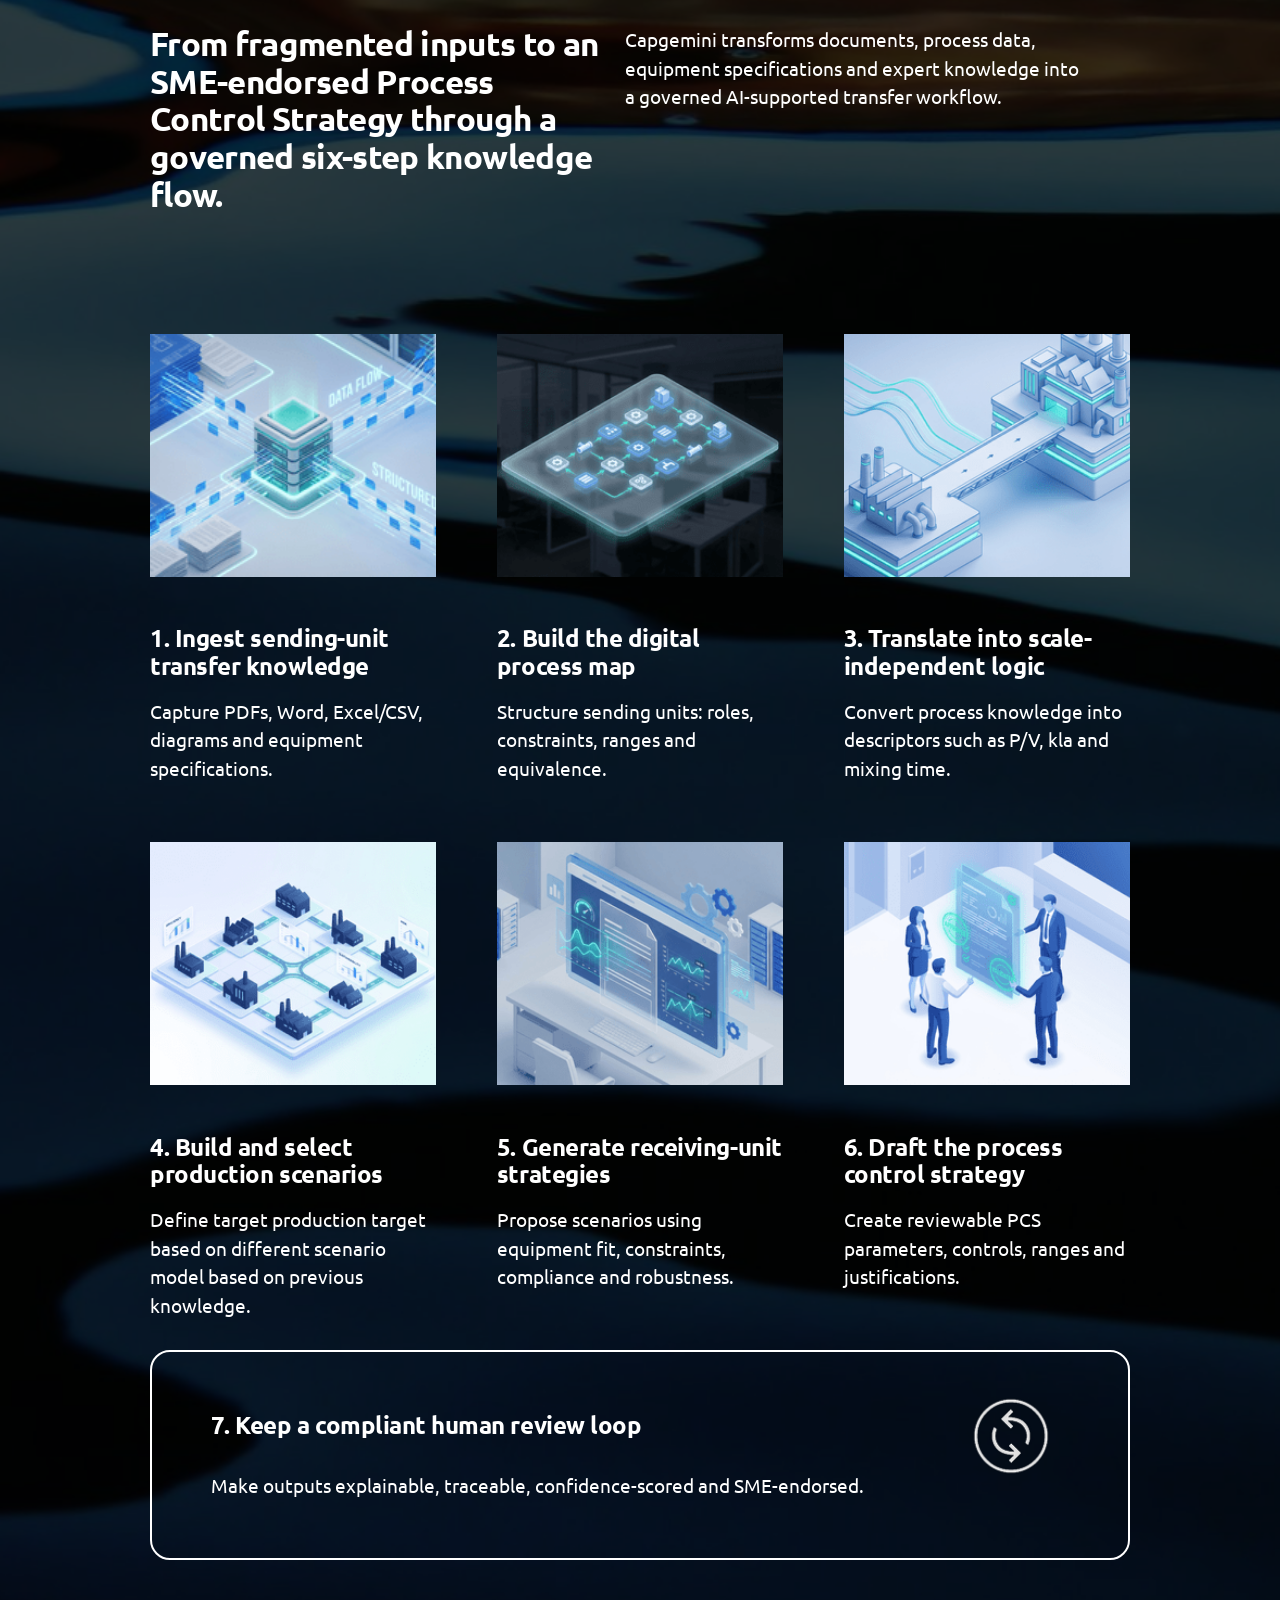
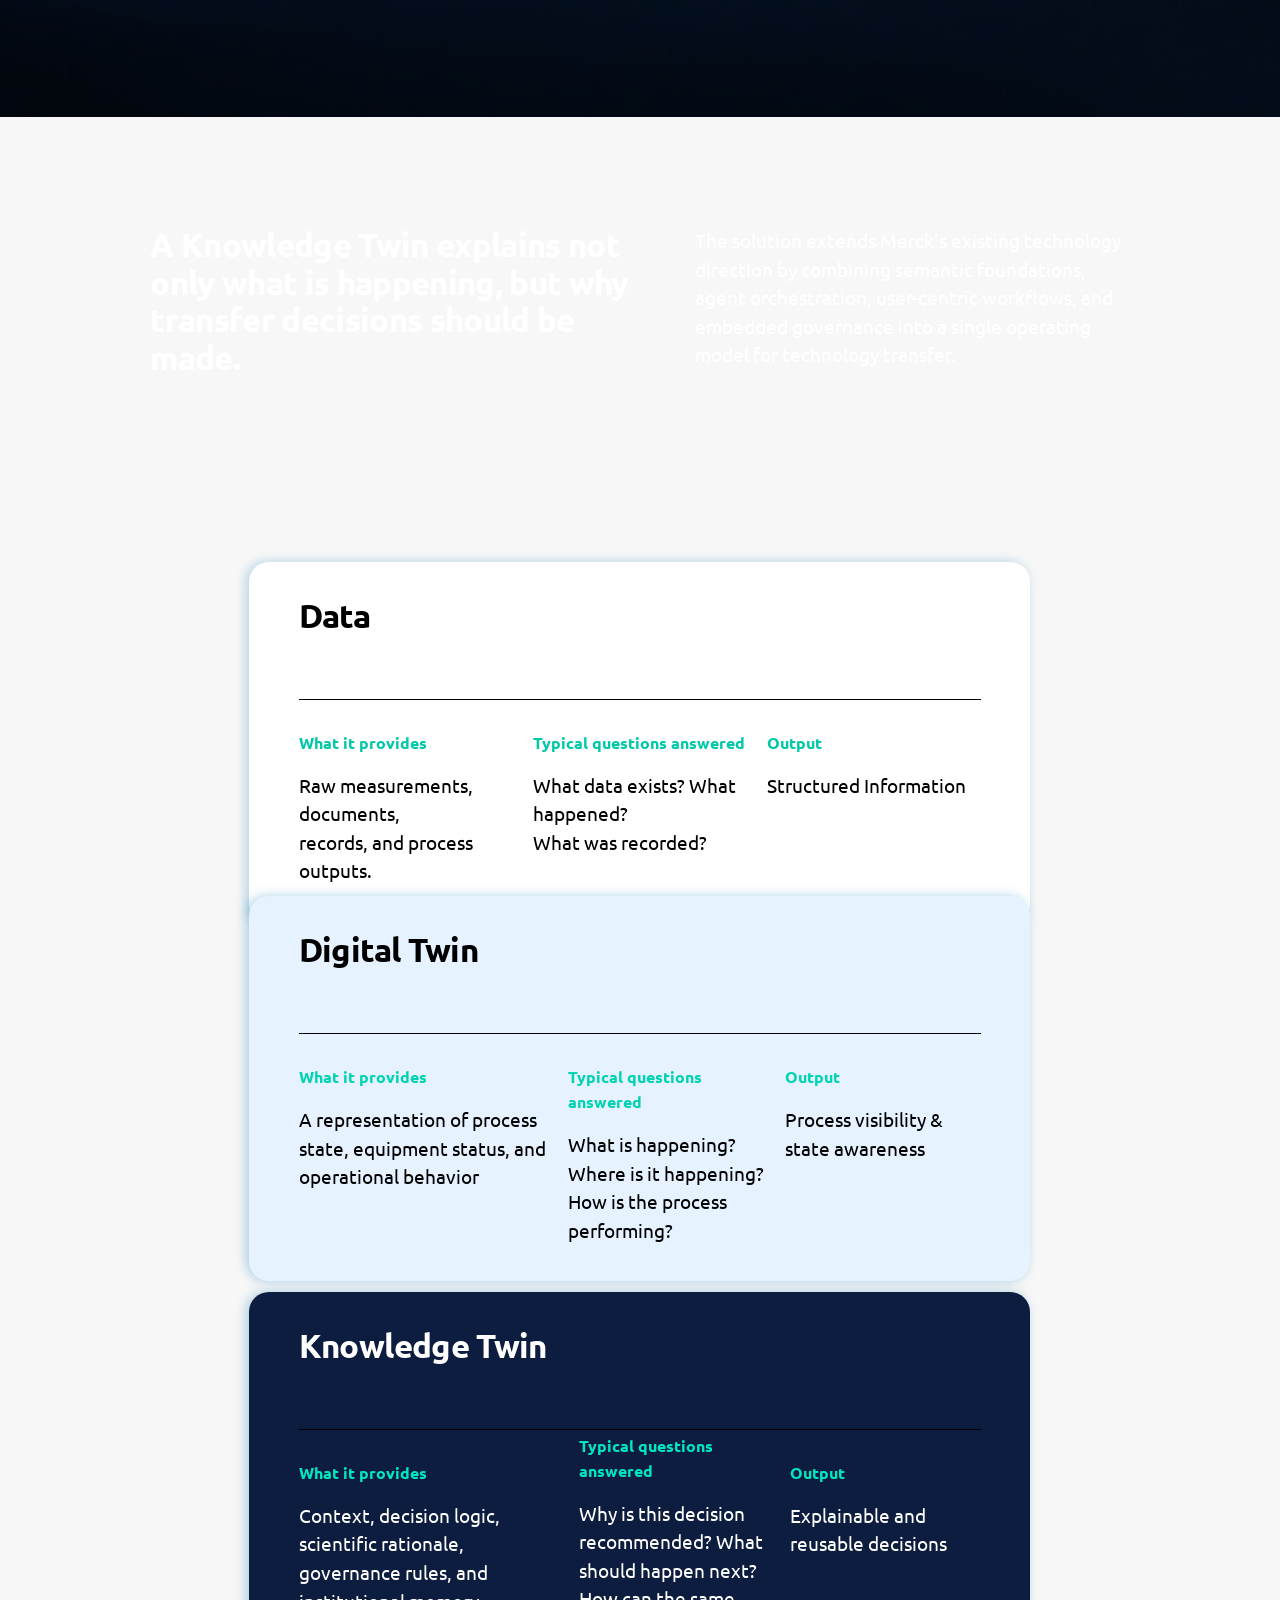
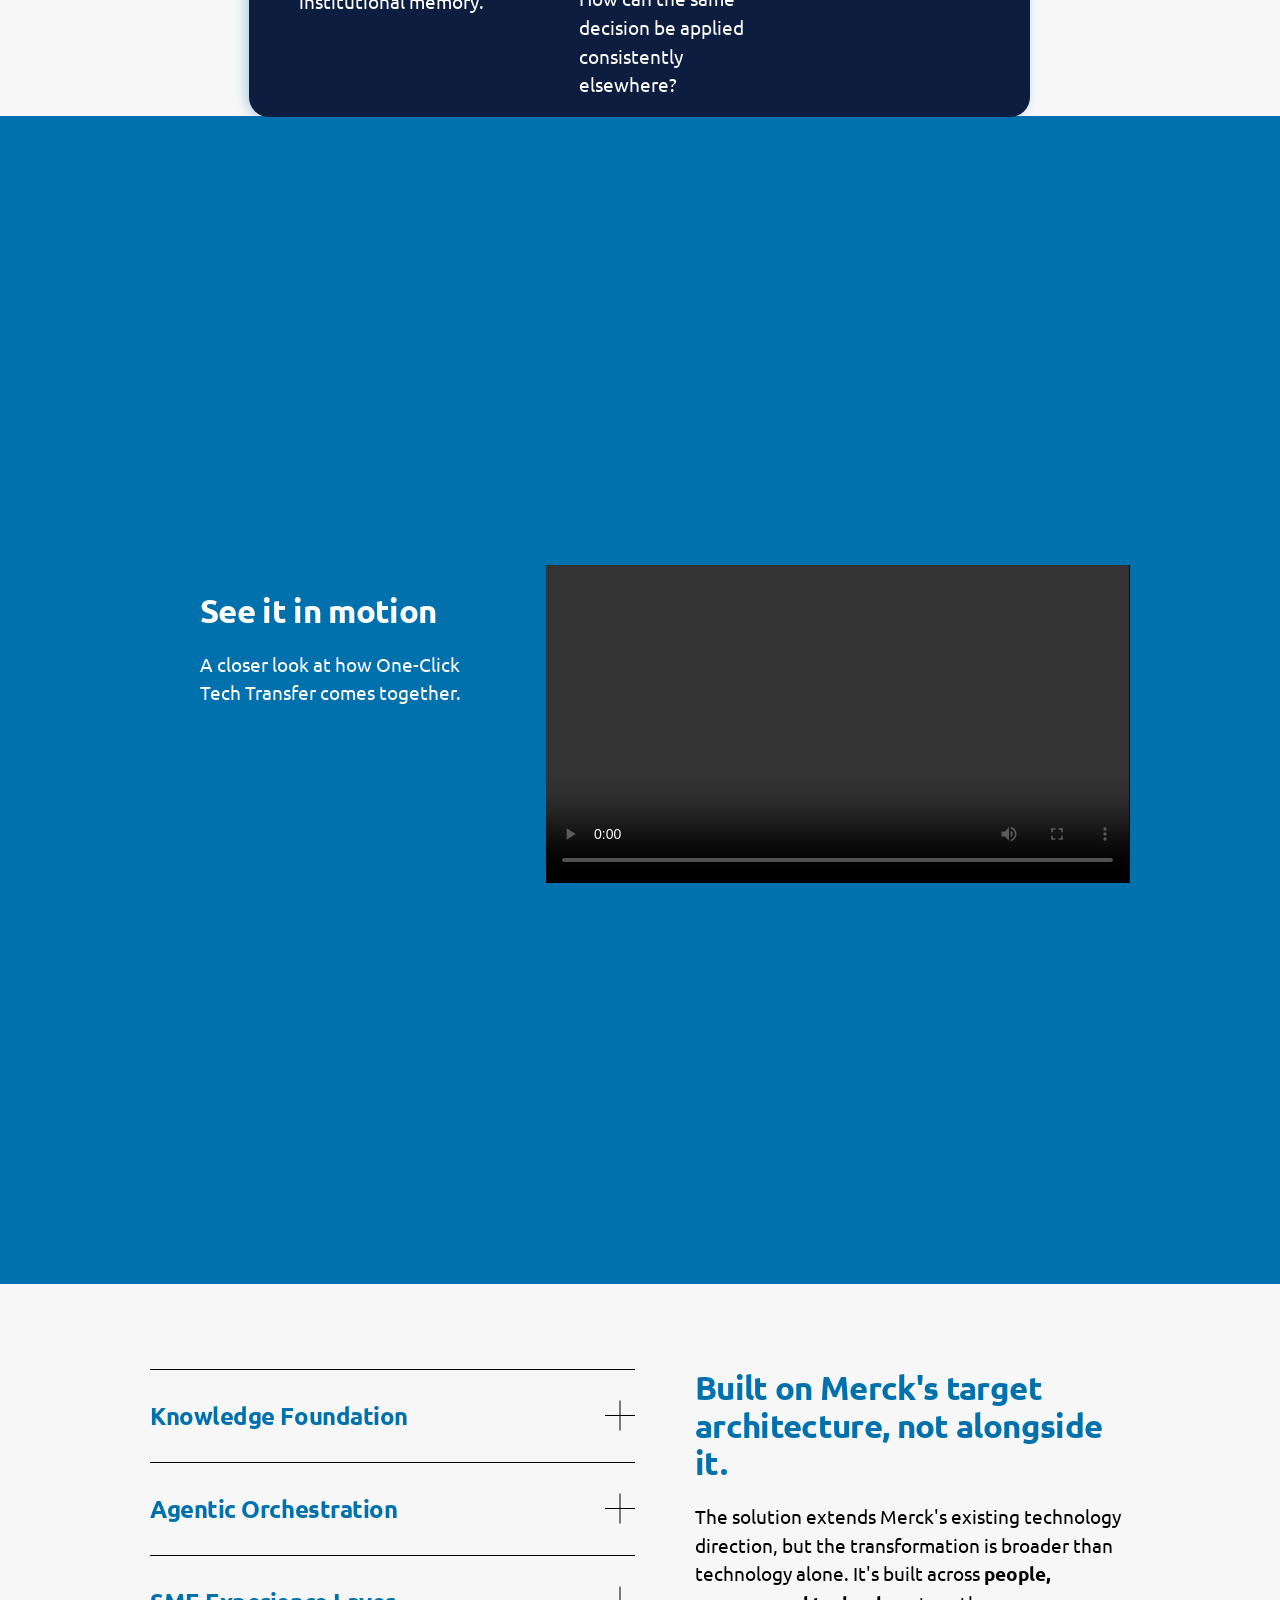
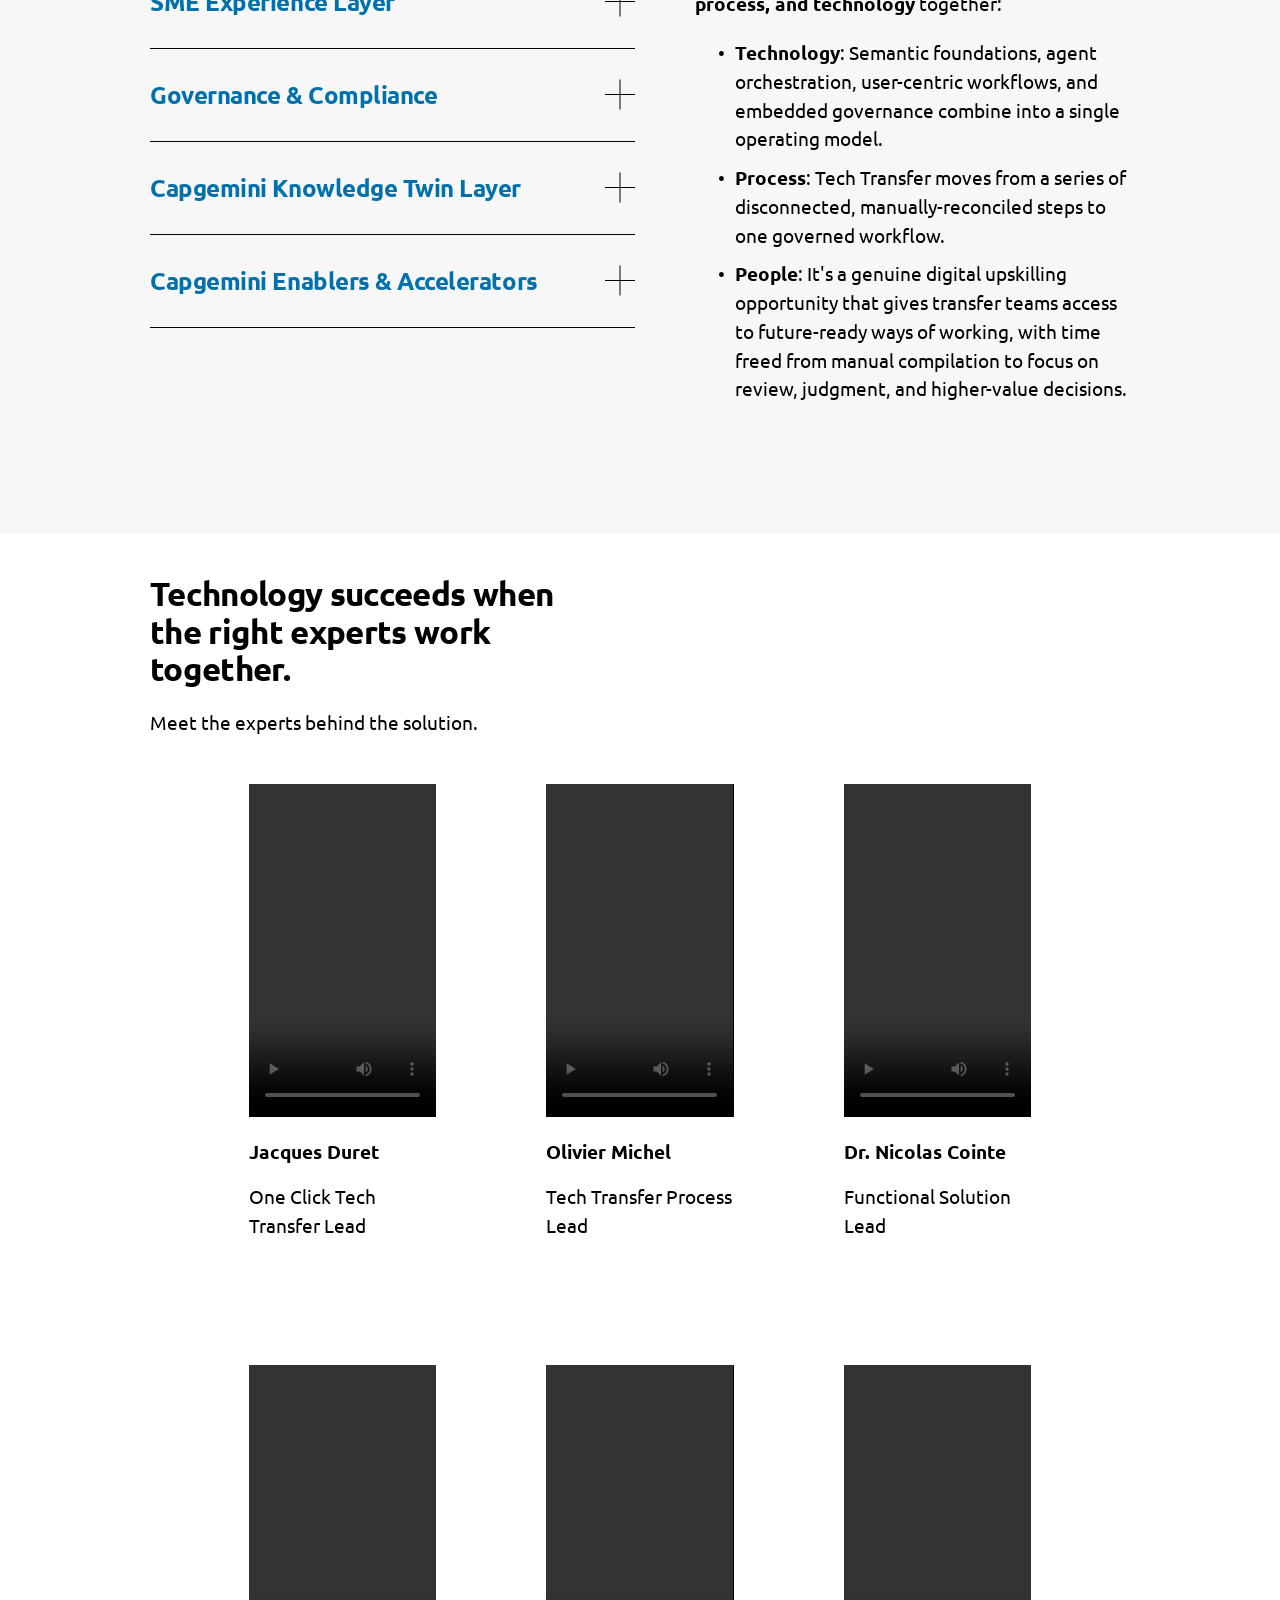
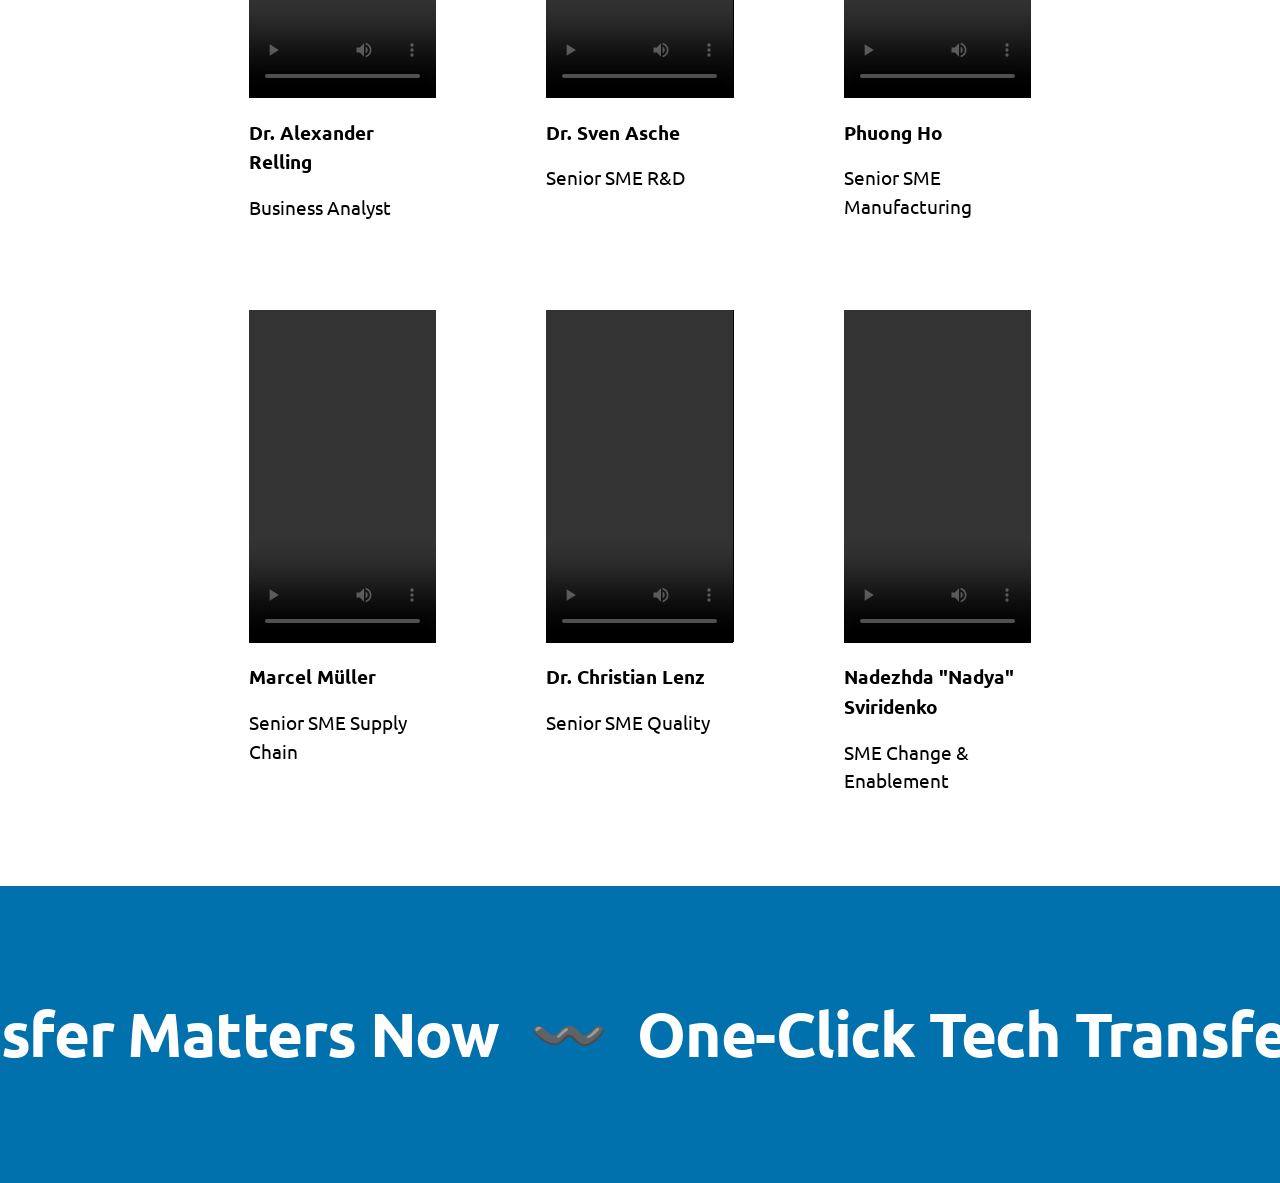
==== commit 589ba196: "Fix Sven profile video" ====
--- a/index.html
+++ b/index.html
@@ -19327,7 +19327,7 @@
         class="embed-block-wrapper"
         style="padding-bottom:0;"
       >
-        <div class="sqs-native-video octt-profile-video"><div class="native-video-player"><video class="octt-person-video" src="https://voicerr.fra1.cdn.digitaloceanspaces.com/Sven.mov" controls playsinline preload="metadata"></video></div></div>
+        <div class="sqs-native-video octt-profile-video"><div class="native-video-player"><video class="octt-person-video" src="/assets/videos/people/sven-asche.mp4" controls playsinline preload="metadata"></video></div></div>
       </div>
       
       
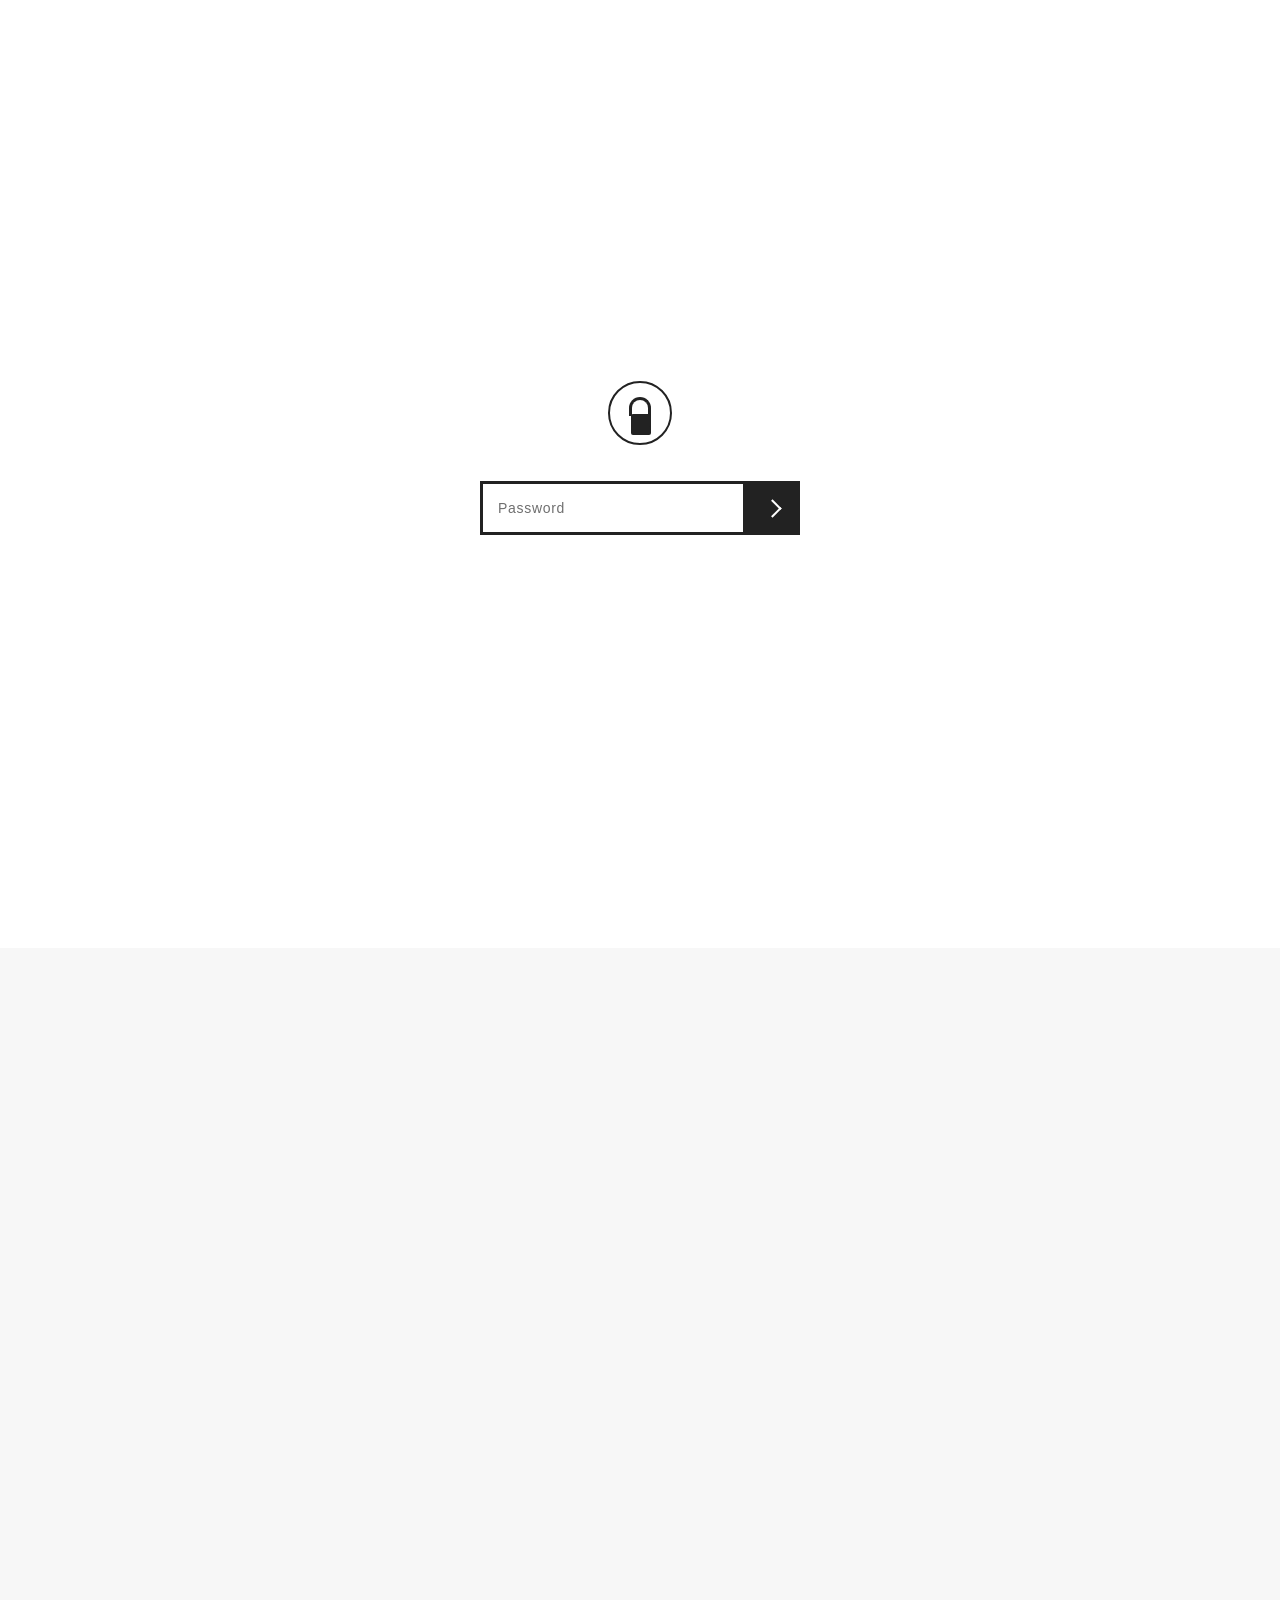
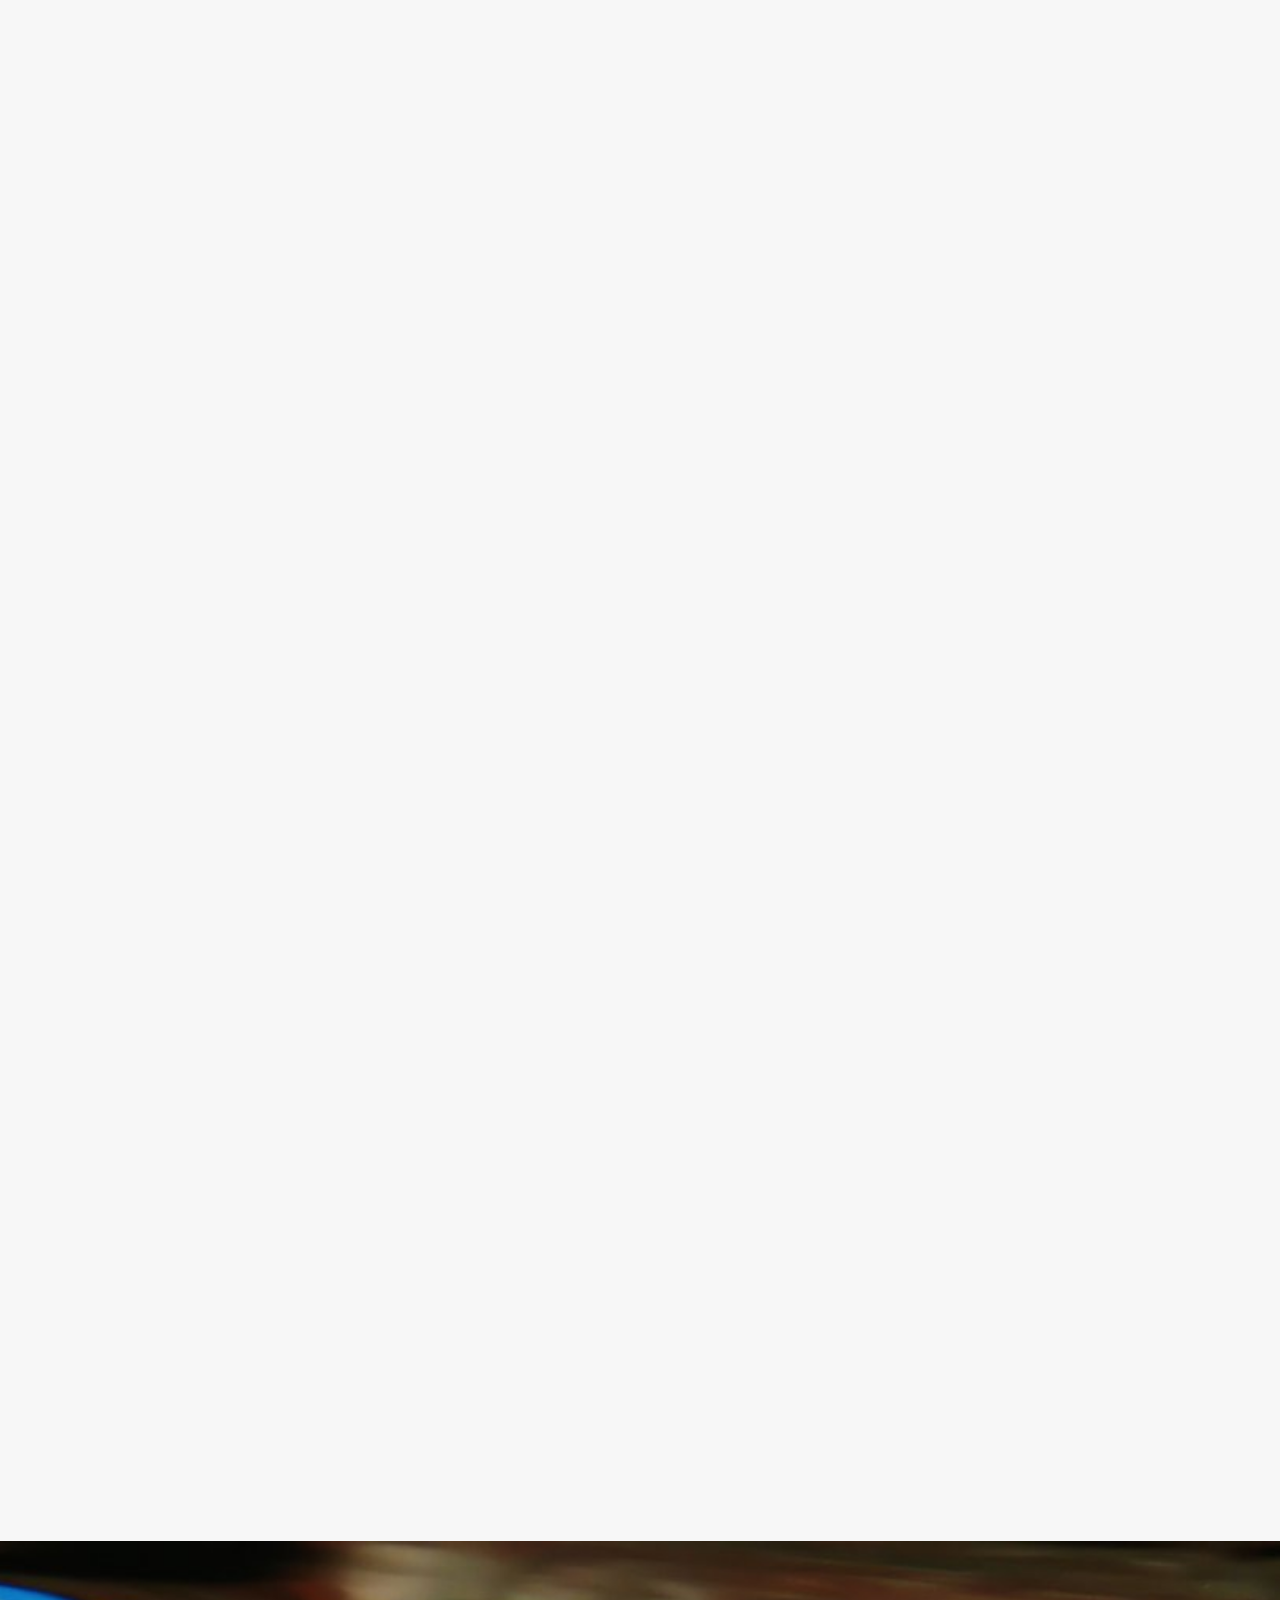
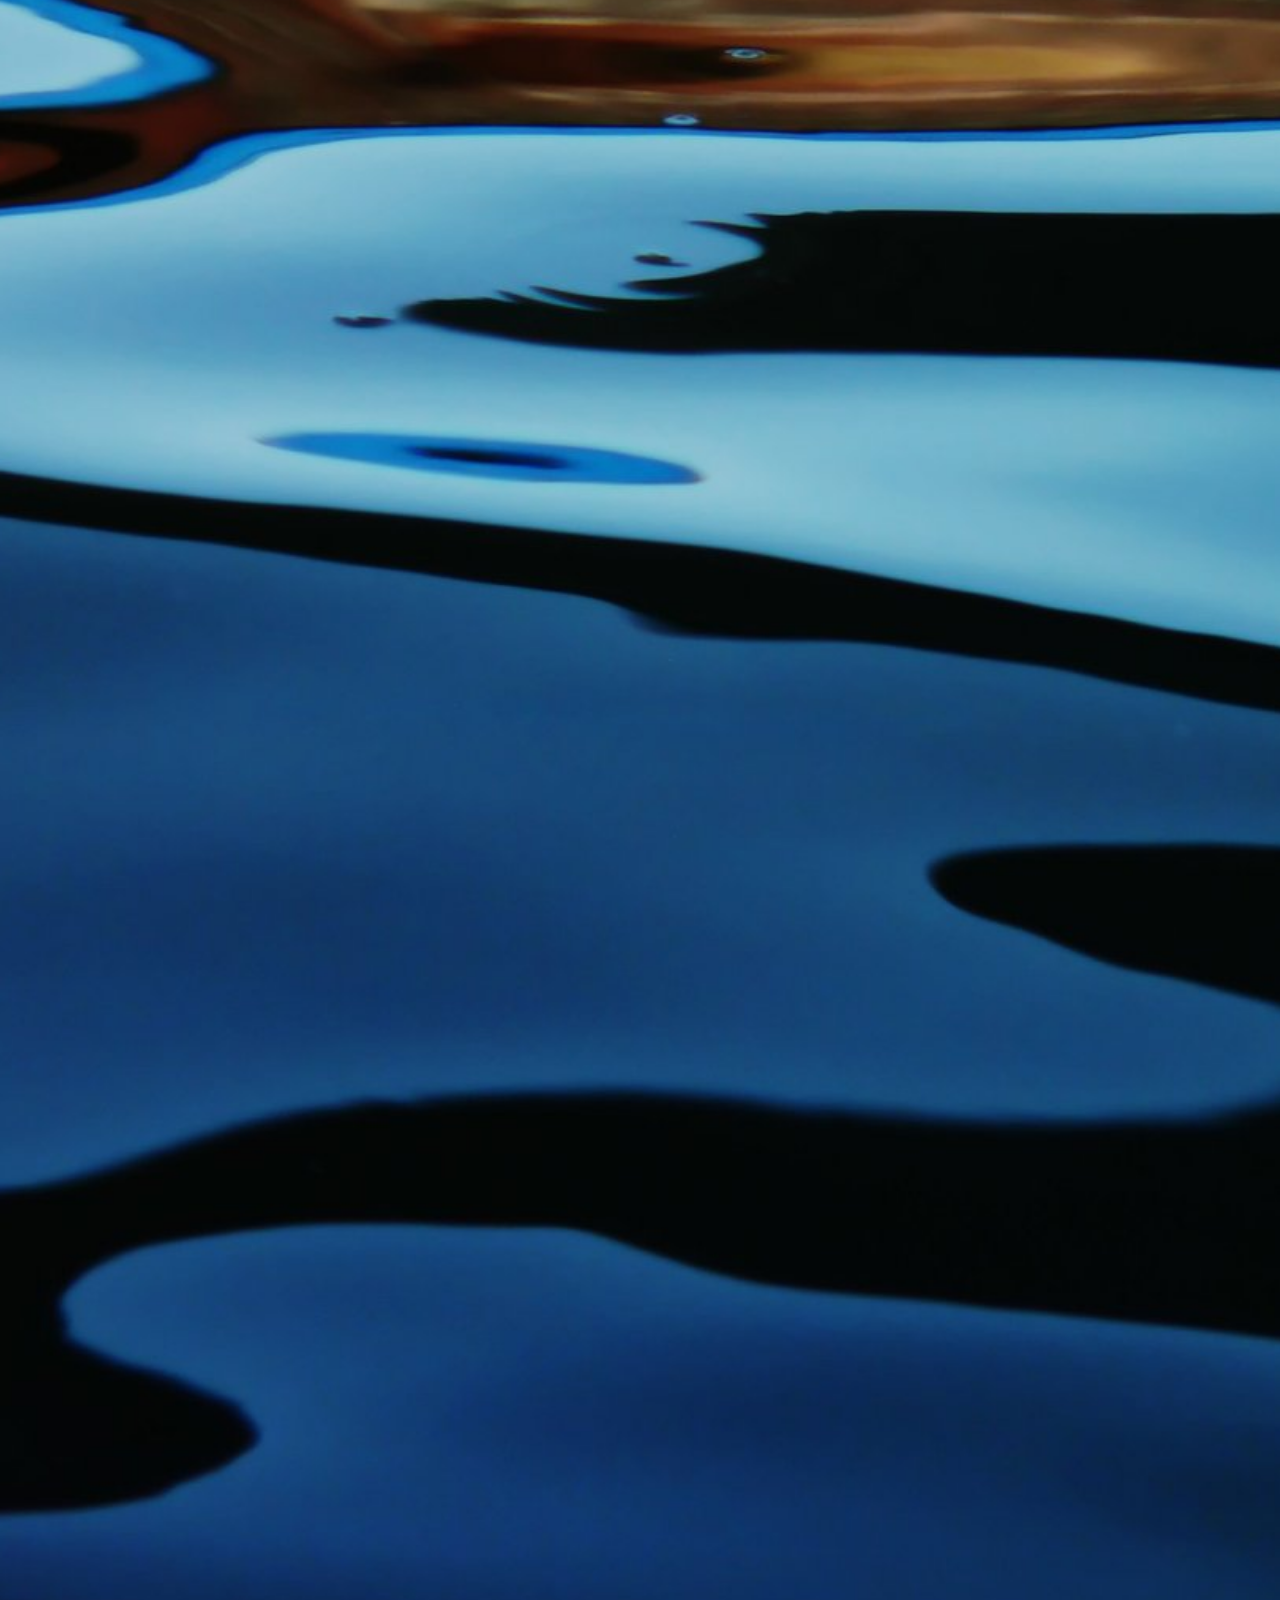
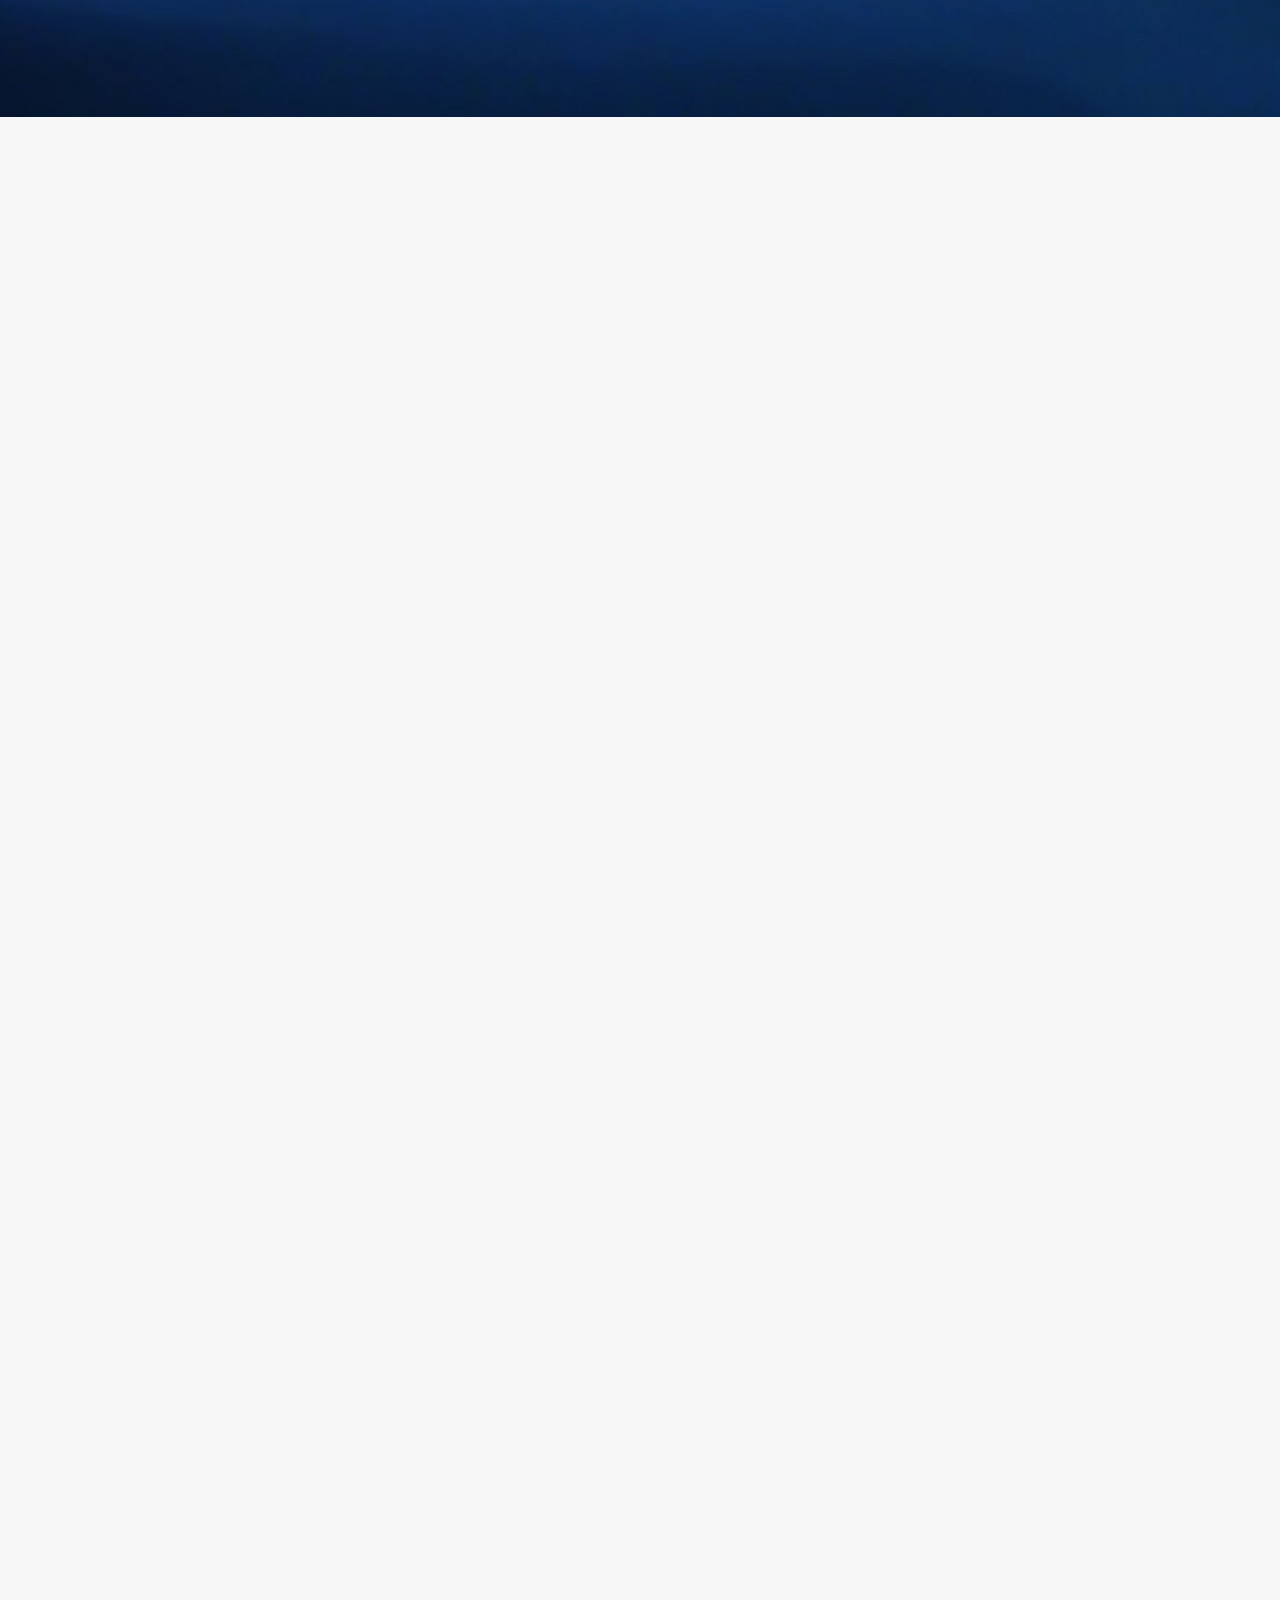
==== commit 9fe9182c: "Add Pages password gate" ====
--- a/index.html
+++ b/index.html
@@ -38,6 +38,23 @@
 <link rel="stylesheet" type="text/css" href="/assets/assets.squarespace.com/universal/styles-compressed/user-account-core-5b5657737f7f7e1a-min.en-US.css"><script>(function(rollups, name) { if (!rollups[name]) { rollups[name] = {}; } rollups[name].js = ["/assets/assets.squarespace.com/universal/scripts-compressed/performance-bea60a61c4d16bc3-min.en-US.js"]; })(SQUARESPACE_ROLLUPS, 'squarespace-performance');</script>
 <script crossorigin="anonymous" src="/assets/assets.squarespace.com/universal/scripts-compressed/performance-bea60a61c4d16bc3-min.en-US.js" defer ></script><link rel="stylesheet" type="text/css" href="/assets/definitions.sqspcdn.com/website-component-definition/static-assets/website.components.html/b995f050-8a63-462c-8ec5-96599b389bdf_733/website.components.html.styles.css"/><link rel="stylesheet" type="text/css" href="/assets/definitions.sqspcdn.com/website-component-definition/static-assets/website.components.shape/9d97a99e-4545-4d61-b98a-7b28c743c9f3_1128/website.components.shape.styles.css"/><link rel="stylesheet" type="text/css" href="/assets/definitions.sqspcdn.com/website-component-definition/static-assets/website.components.scrolling/705946af-e0c0-4a0e-b1a4-106811e3470e_505/website.components.scrolling.styles.css"/><link rel="stylesheet" type="text/css" href="/assets/definitions.sqspcdn.com/website-component-definition/static-assets/website.components.accordion/880f854b-02dc-4094-bb2e-27a32b760c50_126/website.components.accordion.styles.css"/><link rel="stylesheet" type="text/css" href="/assets/definitions.sqspcdn.com/website-component-definition/static-assets/website.components.stack/b3f667d9-8f01-4fa1-b5fc-ead8507be56b_516/website.components.stack.styles.css"/><link rel="stylesheet" type="text/css" href="/assets/definitions.sqspcdn.com/website-component-definition/static-assets/website.components.horizontalrule/5e986bdd-b9b5-4a7a-8607-ec331ccf39c2_100/website.components.horizontalrule.styles.css"/><link rel="stylesheet" type="text/css" href="/assets/definitions.sqspcdn.com/website-component-definition/static-assets/website.components.imageFluid/0a8908d8-c678-4cad-b151-b0670045de6d_720/website.components.imageFluid.styles.css"/><link rel="stylesheet" type="text/css" href="/assets/definitions.sqspcdn.com/website-component-definition/static-assets/website.components.video/73d9696c-a437-48e6-bdf2-99581058118c_478/website.components.video.styles.css"/><script defer src="/assets/definitions.sqspcdn.com/website-component-definition/static-assets/website.components.imageFluid/0a8908d8-c678-4cad-b151-b0670045de6d_720/2513.js"></script><script defer src="/assets/definitions.sqspcdn.com/website-component-definition/static-assets/website.components.imageFluid/0a8908d8-c678-4cad-b151-b0670045de6d_720/9882.js"></script><script defer src="/assets/definitions.sqspcdn.com/website-component-definition/static-assets/website.components.imageFluid/0a8908d8-c678-4cad-b151-b0670045de6d_720/image-effect-parallax.js"></script><script defer src="/assets/definitions.sqspcdn.com/website-component-definition/static-assets/website.components.video/73d9696c-a437-48e6-bdf2-99581058118c_478/4032.js"></script><script defer src="/assets/definitions.sqspcdn.com/website-component-definition/static-assets/website.components.imageFluid/0a8908d8-c678-4cad-b151-b0670045de6d_720/image-effect-refracted-lines.js"></script><script defer src="/assets/definitions.sqspcdn.com/website-component-definition/static-assets/website.components.stack/b3f667d9-8f01-4fa1-b5fc-ead8507be56b_516/website.components.stack.visitor.js"></script><script defer src="/assets/definitions.sqspcdn.com/website-component-definition/static-assets/website.components.imageFluid/0a8908d8-c678-4cad-b151-b0670045de6d_720/image-effect-refracted-circles.js"></script><script defer src="/assets/definitions.sqspcdn.com/website-component-definition/static-assets/website.components.accordion/880f854b-02dc-4094-bb2e-27a32b760c50_126/website.components.accordion.visitor.js"></script><script defer src="/assets/definitions.sqspcdn.com/website-component-definition/static-assets/website.components.shape/9d97a99e-4545-4d61-b98a-7b28c743c9f3_1128/website.components.shape.visitor.js"></script><script defer src="/assets/definitions.sqspcdn.com/website-component-definition/static-assets/website.components.horizontalrule/5e986bdd-b9b5-4a7a-8607-ec331ccf39c2_100/website.components.horizontalrule.visitor.js"></script><script defer src="/assets/definitions.sqspcdn.com/website-component-definition/static-assets/website.components.scrolling/705946af-e0c0-4a0e-b1a4-106811e3470e_505/website.components.scrolling.visitor.js"></script><script defer src="/assets/definitions.sqspcdn.com/website-component-definition/static-assets/website.components.video/73d9696c-a437-48e6-bdf2-99581058118c_478/website.components.video.visitor.js"></script><script defer src="/assets/definitions.sqspcdn.com/website-component-definition/static-assets/website.components.imageFluid/0a8908d8-c678-4cad-b151-b0670045de6d_720/8018.js"></script><script defer src="/assets/definitions.sqspcdn.com/website-component-definition/static-assets/website.components.imageFluid/0a8908d8-c678-4cad-b151-b0670045de6d_720/website.components.imageFluid.shared.constants.js"></script><script defer src="/assets/definitions.sqspcdn.com/website-component-definition/static-assets/website.components.imageFluid/0a8908d8-c678-4cad-b151-b0670045de6d_720/image-effect-film-grain.js"></script><script defer src="/assets/definitions.sqspcdn.com/website-component-definition/static-assets/website.components.imageFluid/0a8908d8-c678-4cad-b151-b0670045de6d_720/6644.js"></script><script defer src="/assets/definitions.sqspcdn.com/website-component-definition/static-assets/website.components.html/b995f050-8a63-462c-8ec5-96599b389bdf_733/website.components.html.visitor.js"></script><script defer src="/assets/definitions.sqspcdn.com/website-component-definition/static-assets/website.components.imageFluid/0a8908d8-c678-4cad-b151-b0670045de6d_720/website.components.imageFluid.visitor.js"></script><script defer src="/assets/definitions.sqspcdn.com/website-component-definition/static-assets/website.components.imageFluid/0a8908d8-c678-4cad-b151-b0670045de6d_720/8458.js"></script><script defer src="/assets/definitions.sqspcdn.com/website-component-definition/static-assets/website.components.imageFluid/0a8908d8-c678-4cad-b151-b0670045de6d_720/image-effect-liquid.js"></script><script type="application/ld+json">{"url":"https://oneclicktechtransfer.de","name":"Merck \u00D7 Capgemini","description":"","@context":"http://schema.org","@type":"WebSite"}</script><link rel="stylesheet" type="text/css" href="/assets/static1.squarespace.com/static/versioned-site-css/6a43a49a85331f6c0fe9ca02/18/5c5a519771c10ba3470d8101/6a43a49a85331f6c0fe9ca09/1805/site__q_55115d068074.css"/><link rel="stylesheet" type="text/css" href="/assets/static1.squarespace.com/static/vta/5c5a519771c10ba3470d8101/versioned-assets/1782485764522-Q9TRHIZ72521COUM0KFD/static.css"/><link rel="stylesheet" type="text/css" href="/assets/static1.squarespace.com/static/custom-css/6a43a49a85331f6c0fe9ca02/6a43a49a85331f6c0fe9ca09/2/custom.css"/><script>Static.COOKIE_BANNER_CAPABLE = true;</script>
 <!-- End of Squarespace Headers -->
+    
+<script>
+  (function () {
+    var accessHash = "f1264c35714597b7253fb818ea33627ed15b9ceacbb859a6327453afd277cd49";
+    try {
+      document.documentElement.classList.add(
+        window.localStorage.getItem("octt-password-gate-v1") === accessHash
+          ? "octt-password-unlocked"
+          : "octt-password-locked"
+      );
+    } catch (error) {
+      document.documentElement.classList.add("octt-password-locked");
+    }
+  }());
+</script>
+<link rel="stylesheet" href="/assets/octt-password-gate.css">
+<script defer src="/assets/octt-password-gate.js"></script>
     
     
   <style>
--- a/assets/octt-password-gate.css
+++ b/assets/octt-password-gate.css
@@ -0,0 +1,160 @@
+html.octt-password-locked,
+html.octt-password-locked body {
+  min-height: 100%;
+  overflow: hidden !important;
+}
+
+html.octt-password-locked body > :not(#octt-password-gate) {
+  pointer-events: none !important;
+  user-select: none !important;
+  visibility: hidden !important;
+}
+
+html.octt-password-unlocked #octt-password-gate {
+  display: none !important;
+}
+
+#octt-password-gate {
+  align-items: center;
+  background: #fff;
+  color: #222;
+  display: flex;
+  font-family: "Helvetica Neue", Arial, sans-serif;
+  inset: 0;
+  justify-content: center;
+  min-height: 100vh;
+  padding: 24px;
+  position: fixed;
+  text-align: center;
+  z-index: 2147483647;
+}
+
+.octt-password-card {
+  box-sizing: border-box;
+  margin: 0 auto;
+  max-width: 420px;
+  padding: 24px 0;
+  width: 100%;
+}
+
+.octt-password-lock {
+  border: 2px solid #222;
+  border-radius: 50%;
+  box-sizing: border-box;
+  height: 64px;
+  margin: 0 auto 36px;
+  position: relative;
+  width: 64px;
+}
+
+.octt-password-lock::before {
+  border: 3px solid #222;
+  border-bottom: 0;
+  border-radius: 14px 14px 0 0;
+  box-sizing: border-box;
+  content: "";
+  height: 19px;
+  left: 19px;
+  position: absolute;
+  top: 14px;
+  width: 22px;
+}
+
+.octt-password-lock::after {
+  background: #222;
+  border-radius: 2px;
+  box-shadow: 0 8px 0 #222;
+  content: "";
+  height: 13px;
+  left: 21px;
+  position: absolute;
+  top: 31px;
+  width: 20px;
+}
+
+.octt-password-form {
+  margin: 0 auto;
+  max-width: 320px;
+}
+
+.octt-password-input-row {
+  display: flex;
+  width: 100%;
+}
+
+.octt-password-input {
+  appearance: none;
+  background: #fff;
+  border: 2px solid #222;
+  border-radius: 0;
+  border-right: 0;
+  box-sizing: border-box;
+  color: #222;
+  flex: 1 1 auto;
+  font-family: "Helvetica Neue", Arial, sans-serif;
+  font-size: 14px;
+  height: 54px;
+  letter-spacing: .05em;
+  min-width: 0;
+  outline: none;
+  padding: 0 16px;
+}
+
+.octt-password-input::placeholder {
+  color: #6f6f6f;
+  opacity: 1;
+}
+
+.octt-password-input:focus {
+  box-shadow: inset 0 0 0 1px #222;
+}
+
+.octt-password-submit {
+  align-items: center;
+  appearance: none;
+  background: #222;
+  border: 2px solid #222;
+  border-radius: 0;
+  box-sizing: border-box;
+  color: #fff;
+  cursor: pointer;
+  display: flex;
+  flex: 0 0 56px;
+  height: 54px;
+  justify-content: center;
+  padding: 0;
+}
+
+.octt-password-submit::before {
+  border-right: 2px solid currentColor;
+  border-top: 2px solid currentColor;
+  content: "";
+  display: block;
+  height: 11px;
+  transform: rotate(45deg);
+  width: 11px;
+}
+
+.octt-password-submit:disabled {
+  cursor: wait;
+  opacity: .7;
+}
+
+.octt-password-error {
+  color: #9b1c1c;
+  font-size: 13px;
+  line-height: 1.35;
+  margin: 14px 0 0;
+  min-height: 18px;
+}
+
+@media (max-width: 600px) {
+  #octt-password-gate {
+    align-items: flex-end;
+    padding: 25px;
+  }
+
+  .octt-password-card {
+    padding-bottom: 8px;
+  }
+}
